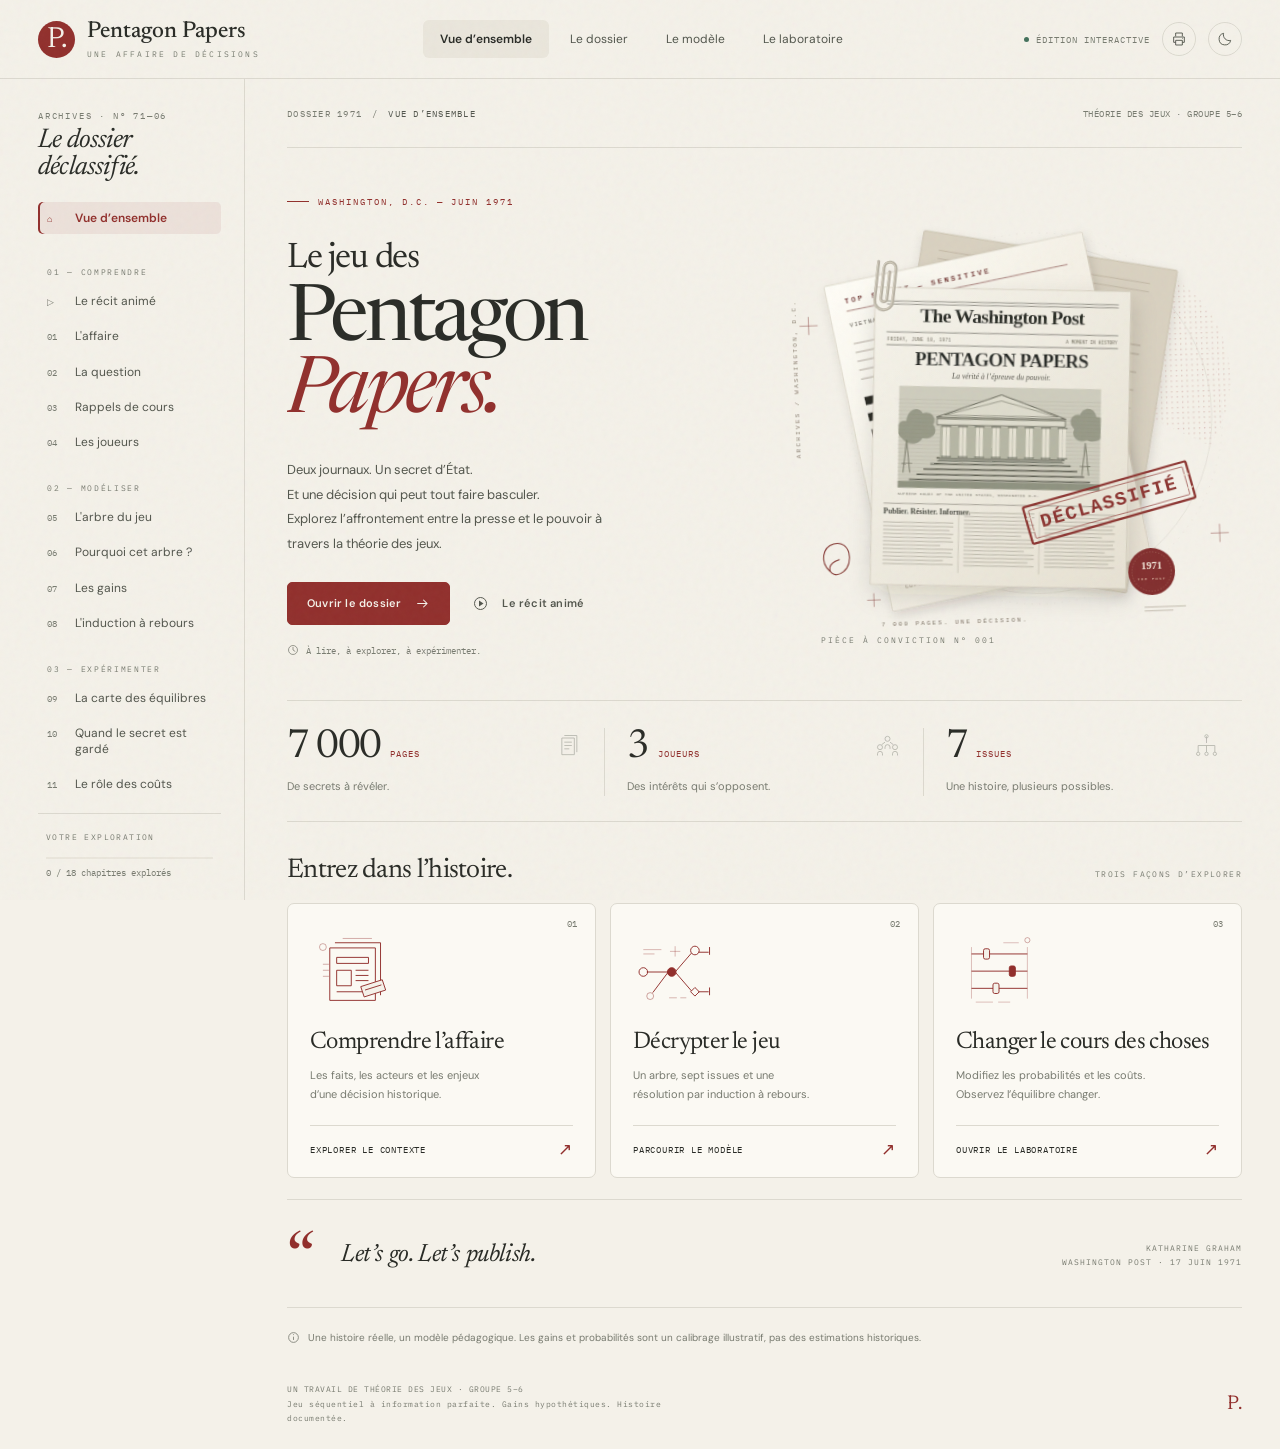
==== index.html @ 2e7ace3f "Draw the tree with the three players only The judges have no payoffs and make no strategic choice, s" ====
<!doctype html>
<html lang="fr" data-theme="light"><head>
<meta charset="utf-8"><meta name="viewport" content="width=device-width, initial-scale=1, viewport-fit=cover"><meta name="theme-color" content="#f4f1e9"><meta name="description" content="Pentagon Papers : un dossier interactif sur la presse, le pouvoir et la théorie des jeux. Explorez le jeu séquentiel, ses équilibres et un laboratoire de scénarios."><title>Pentagon Papers — Une affaire de décisions</title>
<link rel="icon" href="data:image/svg+xml,%3Csvg xmlns=%27http://www.w3.org/2000/svg%27 viewBox=%270 0 64 64%27%3E%3Crect width=%2764%27 height=%2764%27 rx=%2732%27 fill=%27%23912f2c%27/%3E%3Ctext x=%2715%27 y=%2748%27 font-family=%27Georgia%27 font-size=%2750%27 fill=%27%23f4f1e9%27%3EP%3C/text%3E%3C/svg%3E">
<script>try{document.documentElement.dataset.theme=localStorage.getItem('pp-theme')==='dark'?'dark':'light'}catch{document.documentElement.dataset.theme='light'}</script>
<style>@font-face{font-family:'Newsreader';font-style:normal;font-weight:400 600;font-display:swap;src:url([data-uri]) format('woff')}@font-face{font-family:'Newsreader';font-style:italic;font-weight:400 600;font-display:swap;src:url([data-uri]) format('woff')}@font-face{font-family:'DM Sans';font-style:normal;font-weight:400 700;font-display:swap;src:url([data-uri]) format('woff')}@font-face{font-family:'IBM Plex Mono';font-style:normal;font-weight:400;font-display:swap;src:url([data-uri]) format('woff')}@font-face{font-family:'IBM Plex Sans';src:local('DM Sans');font-weight:400 700}</style>
<style>
/* Dossier déclassifié : colonne de lecture ≈ 68 caractères, figures larges ; sommaire collant à gauche sur grand écran */
:root {
  --bg: #EBEBE4; --surface: #F8F8F3; --surface2: #DFDFD6; --ink: #16171A; --ink2: #3B3E44; --muted: #63666C; --rule: #C6C6BC;
  --stamp: #B42318; --hl: #F2CF3D; --on-player: #FFFFFF;
  --nyt: #1F3B63; --wp: #17695B; --gov: #B42318; --nat: #9A6212; --ell: #6D4A8F; --ok: #2C7A4B;
  --reg-none: #C6C2B8; --reg-nosuit: #CBE2C3; --reg-nyt: #F0C5BD; --reg-both: #F1D69B; --reg-alone: #BFD3EA;
  --f-display: 'IBM Plex Mono', ui-monospace, Menlo, Consolas, monospace;
  --f-body: 'IBM Plex Serif', Georgia, 'Times New Roman', serif;
  --f-ui: 'IBM Plex Sans', system-ui, -apple-system, 'Segoe UI', sans-serif;
  --f-stamp: 'Special Elite', 'Courier New', monospace;
  --radius: 4px;
}
@media (prefers-color-scheme: dark) {
  :root:not([data-theme="light"]) {
    --bg: #121315; --surface: #1B1C1F; --surface2: #26282C; --ink: #ECEAE4; --ink2: #CAC8C1; --muted: #9B9DA2; --rule: #36383D;
    --stamp: #E8604C; --hl: #B8962C; --on-player: #111214;
    --nyt: #8DB0EC; --wp: #57C7AE; --gov: #F07A69; --nat: #E3AA52; --ell: #BB9BE0; --ok: #6BCB8F;
    --reg-none: #3B3934; --reg-nosuit: #213A29; --reg-nyt: #4E2722; --reg-both: #4A3A18; --reg-alone: #1F3247;
    color-scheme: dark;
  }
}
:root[data-theme="dark"] {
  --bg: #121315; --surface: #1B1C1F; --surface2: #26282C; --ink: #ECEAE4; --ink2: #CAC8C1; --muted: #9B9DA2; --rule: #36383D;
  --stamp: #E8604C; --hl: #B8962C; --on-player: #111214;
  --nyt: #8DB0EC; --wp: #57C7AE; --gov: #F07A69; --nat: #E3AA52; --ell: #BB9BE0; --ok: #6BCB8F;
  --reg-none: #3B3934; --reg-nosuit: #213A29; --reg-nyt: #4E2722; --reg-both: #4A3A18; --reg-alone: #1F3247;
  color-scheme: dark;
}
* { box-sizing: border-box; }
html { scroll-behavior: smooth; }
@media (prefers-reduced-motion: reduce) { html { scroll-behavior: auto; } *, *::before, *::after { animation: none !important; transition: none !important; } }
body { background: var(--bg); color: var(--ink); font-family: var(--f-body); font-size: 17.5px; line-height: 1.62; margin: 0;
  padding-left: max(16px, env(safe-area-inset-left, 0px)); padding-right: max(16px, env(safe-area-inset-right, 0px)); padding-block: 0 48px; }
a { color: inherit; text-underline-offset: 3px; }
:focus-visible { outline: 3px solid var(--nat); outline-offset: 2px; }
h1, h2, h3 { font-family: var(--f-display); text-wrap: balance; line-height: 1.15; margin: 0; }
h2 { font-size: clamp(26px, 3.4vw, 36px); font-weight: 600; letter-spacing: -0.5px; }
h3 { font-size: 20px; font-weight: 600; }
p { margin: 0; }
.wrap { max-width: 1240px; margin: 0 auto; display: grid; grid-template-columns: 220px minmax(0, 1fr); gap: 48px; }
@media (max-width: 1020px) { .wrap { grid-template-columns: minmax(0, 1fr); gap: 0; } }
.eyebrow { font-family: var(--f-display); font-size: 12.5px; font-weight: 600; letter-spacing: 2.2px; text-transform: uppercase; color: var(--muted); }
.ui { font-family: var(--f-ui); }
.mono { font-family: var(--f-display); font-variant-numeric: tabular-nums; }
.stamp { font-family: var(--f-stamp); color: var(--stamp); border: 3px solid var(--stamp); border-radius: 6px; padding: 3px 12px 0; letter-spacing: 2px; text-transform: uppercase; display: inline-block; transform: rotate(-4deg); }
.hl { background: linear-gradient(transparent 52%, color-mix(in srgb, var(--hl) 60%, transparent) 52%); padding: 0 2px; }
.prose { max-width: 68ch; display: grid; gap: 16px; }
.prose p strong { font-weight: 600; }
.lead { font-size: 20px; line-height: 1.55; color: var(--ink2); }
.small { font-size: 15px; color: var(--muted); }

/* sommaire */
nav.toc { position: sticky; top: calc(env(safe-area-inset-top, 0px) + 24px); align-self: start; padding-top: 40px; font-family: var(--f-ui); font-size: 14.5px; }
nav.toc ol { list-style: none; margin: 12px 0 0; padding: 0; display: grid; gap: 2px; counter-reset: none; }
nav.toc a { display: grid; grid-template-columns: 34px 1fr; gap: 6px; padding: 6px 8px; border-radius: var(--radius); text-decoration: none; color: var(--ink2); }
nav.toc a:hover { background: var(--surface2); }
nav.toc a.on { background: var(--surface); color: var(--ink); box-shadow: inset 3px 0 0 var(--stamp); }
nav.toc a span:first-child { font-family: var(--f-display); font-size: 12.5px; color: var(--muted); padding-top: 2px; }
details.toc-m { display: none; }
@media (max-width: 1020px) {
  nav.toc { display: none; }
  details.toc-m { display: block; margin: 16px 0 0; background: var(--surface); border: 1px solid var(--rule); border-radius: var(--radius); font-family: var(--f-ui); }
  details.toc-m summary { cursor: pointer; padding: 12px 14px; font-weight: 600; }
  details.toc-m ol { margin: 0; padding: 0 14px 12px 34px; display: grid; gap: 6px; }
}

/* en-tête */
header.hero { padding-top: 48px; display: grid; gap: 22px; }
.classif { display: flex; flex-wrap: wrap; gap: 14px; align-items: center; }
.classif .strike { font-family: var(--f-display); font-size: 13px; letter-spacing: 3px; color: var(--muted); text-decoration: line-through; text-decoration-color: var(--stamp); text-decoration-thickness: 2px; }
.hero h1 { font-size: clamp(38px, 7vw, 76px); font-weight: 700; letter-spacing: -1.5px; position: relative; display: inline-block; }
.hero h1 .w { position: relative; display: inline-block; }
.hero h1 .w::after { content: ""; position: absolute; left: -4px; right: -4px; top: 14%; bottom: 8%; background: var(--ink); transform-origin: right center; animation: unredact .7s cubic-bezier(.7,0,.2,1) forwards; }
.hero h1 .w:nth-child(2)::after { animation-delay: .15s; } .hero h1 .w:nth-child(3)::after { animation-delay: .3s; } .hero h1 .w:nth-child(4)::after { animation-delay: .45s; } .hero h1 .w:nth-child(5)::after { animation-delay: .6s; }
@keyframes unredact { from { transform: scaleX(1); } to { transform: scaleX(0); } }
@media (prefers-reduced-motion: reduce) { .hero h1 .w::after { display: none; } }
.tldr { background: var(--surface); border: 1px solid var(--rule); border-radius: var(--radius); padding: 22px 24px; display: grid; gap: 14px; max-width: 860px; }
.tldr ol { margin: 0; padding-left: 22px; display: grid; gap: 8px; }
.cta { display: flex; flex-wrap: wrap; gap: 10px; }
.btn { font-family: var(--f-ui); font-weight: 600; font-size: 15px; padding: 10px 16px; border-radius: var(--radius); border: 1.5px solid var(--ink); background: var(--ink); color: var(--bg); text-decoration: none; cursor: pointer; display: inline-flex; gap: 8px; align-items: center; }
.btn.ghost { background: transparent; color: var(--ink); }
.btn.sm { font-size: 13.5px; padding: 6px 11px; }
.btn[aria-pressed="true"] { background: var(--ink); color: var(--bg); }
.btn[aria-pressed="false"] { background: transparent; color: var(--ink); }

/* sections */
section.piece { padding-top: 64px; display: grid; gap: 22px; scroll-margin-top: 16px; }
.piece-head { display: grid; gap: 10px; border-top: 2px solid var(--ink); padding-top: 14px; }
.piece-head .row { display: flex; flex-wrap: wrap; justify-content: space-between; align-items: center; gap: 10px; }
.vid-chip { font-family: var(--f-ui); font-size: 13px; font-weight: 600; border: 1px solid var(--rule); background: var(--surface); color: var(--ink2); border-radius: 999px; padding: 4px 11px; cursor: pointer; }
.vid-chip:hover { border-color: var(--ink2); }
figure { margin: 0; background: var(--surface); border: 1px solid var(--rule); border-radius: var(--radius); padding: 18px; display: grid; gap: 12px; min-width: 0; }
figcaption { font-family: var(--f-ui); font-size: 14px; color: var(--muted); }
.scroll-x { overflow-x: auto; -webkit-overflow-scrolling: touch; }
.grid2 { display: grid; grid-template-columns: repeat(auto-fit, minmax(min(100%, 300px), 1fr)); gap: 14px; }
.grid3 { display: grid; grid-template-columns: repeat(auto-fit, minmax(min(100%, 230px), 1fr)); gap: 14px; }
.card { background: var(--surface); border: 1px solid var(--rule); border-radius: var(--radius); padding: 16px 18px; display: grid; gap: 8px; align-content: start; min-width: 0; }
.card h3 { font-size: 18px; }
.card .k { font-family: var(--f-ui); font-size: 14.5px; line-height: 1.5; color: var(--ink2); }
.tag { font-family: var(--f-ui); font-size: 12px; font-weight: 700; letter-spacing: 1px; text-transform: uppercase; }
.dot { display: inline-block; width: 12px; height: 12px; border-radius: 50%; vertical-align: -1px; flex: none; }
.player { display: flex; gap: 12px; align-items: center; }
.disc { width: 46px; height: 46px; border-radius: 50%; display: grid; place-items: center; color: var(--on-player); font-family: var(--f-ui); font-weight: 700; font-size: 15px; flex: none; }
.diam { width: 36px; height: 36px; transform: rotate(45deg); border-radius: 5px; margin: 5px; flex: none; }
.note { border-left: 4px solid var(--nat); background: color-mix(in srgb, var(--nat) 9%, var(--surface)); padding: 12px 16px; border-radius: 0 var(--radius) var(--radius) 0; font-family: var(--f-ui); font-size: 15.5px; line-height: 1.55; }
.note.red { border-color: var(--stamp); background: color-mix(in srgb, var(--stamp) 8%, var(--surface)); }
.note.green { border-color: var(--ok); background: color-mix(in srgb, var(--ok) 9%, var(--surface)); }

/* maths en HTML */
.m { font-family: var(--f-body); font-style: italic; white-space: nowrap; }
.m sub { font-size: 70%; font-style: normal; }
.m .up { font-style: normal; }
.frac { display: inline-flex; flex-direction: column; vertical-align: middle; text-align: center; font-size: .9em; margin: 0 .15em; }
.frac > span:first-child { border-bottom: 1px solid currentColor; padding: 0 .25em; }
.frac > span:last-child { padding: 0 .25em; }
.eq { font-size: 19px; padding: 12px 14px; background: var(--surface2); border-radius: var(--radius); overflow-x: auto; line-height: 2; }

/* frise */
.timeline { display: grid; gap: 0; border-left: 2px solid var(--rule); margin-left: 8px; }
.tl-item { display: grid; grid-template-columns: 150px minmax(0, 1fr); gap: 16px; padding: 10px 0 14px 18px; position: relative; }
.tl-item::before { content: ""; position: absolute; left: -8px; top: 17px; width: 14px; height: 14px; border-radius: 50%; background: var(--c, var(--muted)); border: 3px solid var(--bg); }
.tl-item .d { font-family: var(--f-display); font-size: 14px; font-weight: 600; color: var(--c, var(--ink2)); padding-top: 3px; }
.tl-item .t { font-family: var(--f-ui); font-size: 15.5px; line-height: 1.55; }
@media (max-width: 560px) { .tl-item { grid-template-columns: minmax(0, 1fr); gap: 2px; } }

/* tableau */
table.pay { border-collapse: collapse; width: 100%; font-family: var(--f-ui); font-size: 15px; }
table.pay th { text-align: left; font-family: var(--f-display); font-size: 12.5px; letter-spacing: 1px; text-transform: uppercase; color: var(--muted); font-weight: 600; padding: 8px 10px; border-bottom: 2px solid var(--ink2); }
table.pay td { padding: 9px 10px; border-bottom: 1px solid var(--rule); vertical-align: middle; }
table.pay td.v { text-align: right; font-family: var(--f-display); font-variant-numeric: tabular-nums; white-space: nowrap; font-weight: 600; }
table.pay td.v .m { font-weight: 400; }

/* arbre */
.tree-wrap { overflow-x: auto; }
.tree-wrap svg { display: block; width: 100%; min-width: 880px; height: auto; }
.toolbar { display: flex; flex-wrap: wrap; gap: 8px; align-items: center; }
.seg { display: inline-flex; border: 1.5px solid var(--ink); border-radius: var(--radius); overflow: hidden; }
.seg button { font-family: var(--f-ui); font-size: 13.5px; font-weight: 600; padding: 6px 12px; border: 0; background: transparent; color: var(--ink); cursor: pointer; }
.seg button[aria-pressed="true"] { background: var(--ink); color: var(--bg); }

/* pas à pas */
.stepper { display: grid; gap: 14px; }
.stepnav { display: flex; flex-wrap: wrap; gap: 8px; align-items: center; }
.stepdots { display: flex; gap: 6px; flex-wrap: wrap; }
.stepdots button { width: 34px; height: 30px; border-radius: var(--radius); border: 1.5px solid var(--rule); background: var(--surface); font-family: var(--f-display); font-size: 13px; cursor: pointer; color: var(--ink2); }
.stepdots button[aria-current="step"] { background: var(--ink); color: var(--bg); border-color: var(--ink); }
.stepcard { background: var(--surface); border: 1px solid var(--rule); border-left: 4px solid var(--stamp); border-radius: var(--radius); padding: 16px 18px; display: grid; gap: 10px; min-height: 170px; }
.stepcard .ttl { font-family: var(--f-display); font-weight: 600; font-size: 17px; }
.cmp { display: flex; flex-wrap: wrap; gap: 10px; align-items: center; font-family: var(--f-ui); font-size: 15.5px; }
.cmp .opt { border: 2px solid var(--rule); border-radius: var(--radius); padding: 6px 12px; }
.cmp .opt.win { border-color: var(--ok); background: color-mix(in srgb, var(--ok) 10%, var(--surface)); }
.cmp .opt b { font-family: var(--f-display); }
.verdict { color: var(--ok); font-weight: 700; font-family: var(--f-ui); }

/* carte */
.mapbox { display: grid; grid-template-columns: minmax(0, 520px) minmax(0, 1fr); gap: 22px; align-items: start; }
@media (max-width: 860px) { .mapbox { grid-template-columns: minmax(0, 1fr); } }
.map { position: relative; display: grid; grid-template-columns: 44px minmax(0, 1fr); grid-template-rows: minmax(0, 1fr) 40px; }
.map canvas { width: 100%; height: auto; aspect-ratio: 1 / 1; display: block; border: 1.5px solid var(--ink2); cursor: crosshair; touch-action: none; max-width: 100%; }
.map .yl { writing-mode: vertical-rl; transform: rotate(180deg); font-family: var(--f-ui); font-size: 13.5px; text-align: center; color: var(--ink2); }
.map .xl { grid-column: 2; font-family: var(--f-ui); font-size: 13.5px; text-align: center; color: var(--ink2); padding-top: 8px; }
.map .tip { position: absolute; pointer-events: none; background: var(--ink); color: var(--bg); font-family: var(--f-ui); font-size: 13px; padding: 7px 10px; border-radius: var(--radius); max-width: 240px; line-height: 1.4; opacity: 0; transition: opacity .12s; z-index: 2; }
.legend { display: grid; gap: 8px; font-family: var(--f-ui); font-size: 14.5px; }
.legend .sw { width: 18px; height: 18px; border-radius: 3px; display: inline-block; vertical-align: -3px; margin-right: 8px; border: 1px solid color-mix(in srgb, var(--ink) 25%, transparent); }

/* bandes de régime */
.strip { display: grid; gap: 6px; }
.strip .lab { font-family: var(--f-ui); font-size: 14.5px; font-weight: 600; display: flex; justify-content: space-between; gap: 10px; flex-wrap: wrap; }
.strip .bar { position: relative; height: 34px; display: flex; border-radius: var(--radius); overflow: hidden; border: 1px solid color-mix(in srgb, var(--ink) 20%, transparent); }
.strip .bar > div { height: 100%; display: flex; align-items: center; justify-content: center; font-family: var(--f-ui); font-size: 12.5px; font-weight: 600; color: var(--ink); white-space: nowrap; overflow: hidden; }
.strip .ticks { position: relative; height: 22px; font-family: var(--f-display); font-size: 12.5px; color: var(--stamp); }
.strip .ticks span { position: absolute; transform: translateX(-50%); white-space: nowrap; }
.strip .mk { position: absolute; top: -6px; bottom: -6px; width: 4px; margin-left: -2px; background: var(--ink); border-radius: 2px; box-shadow: 0 0 0 2px var(--surface); }

/* labo */
.lab { display: grid; grid-template-columns: minmax(0, 340px) minmax(0, 1fr); gap: 22px; align-items: start; }
@media (max-width: 960px) { .lab { grid-template-columns: minmax(0, 1fr); } }
.sliders { display: grid; gap: 16px; background: var(--surface); border: 1px solid var(--rule); border-radius: var(--radius); padding: 16px; }
.sgroup { display: grid; gap: 8px; }
.sgroup > .tag { display: flex; align-items: center; gap: 8px; }
.sl { display: grid; grid-template-columns: minmax(0, 1fr) 64px; gap: 2px 10px; align-items: center; font-family: var(--f-ui); font-size: 14px; }
.sl label { color: var(--ink2); }
.sl output { font-family: var(--f-display); font-size: 14px; text-align: right; font-weight: 600; }
.sl input { grid-column: 1 / -1; width: 100%; accent-color: var(--stamp); }
.presets { display: flex; flex-wrap: wrap; gap: 6px; }
.out { display: grid; gap: 14px; min-width: 0; }
.chips { display: flex; flex-wrap: wrap; gap: 8px; }
.chip { font-family: var(--f-ui); font-size: 14px; font-weight: 600; border-radius: 999px; padding: 6px 12px; border: 2px solid var(--c, var(--ink)); background: var(--surface); }
.probbar { display: flex; height: 40px; border-radius: var(--radius); overflow: hidden; border: 1px solid color-mix(in srgb, var(--ink) 20%, transparent); }
.probbar > div { display: flex; align-items: center; justify-content: center; font-family: var(--f-display); font-size: 13px; font-weight: 700; color: #fff; white-space: nowrap; overflow: hidden; min-width: 0; }
.problab { display: flex; flex-wrap: wrap; gap: 8px 16px; font-family: var(--f-ui); font-size: 13.5px; }
.explain { font-family: var(--f-ui); font-size: 15px; line-height: 1.6; display: grid; gap: 6px; }
.explain .ln { display: grid; grid-template-columns: 22px minmax(0, 1fr); gap: 8px; }
.explain .ln b.n { font-family: var(--f-display); color: var(--muted); }
.regime { font-family: var(--f-display); font-weight: 700; font-size: 18px; padding: 10px 14px; border-radius: var(--radius); }

/* vidéo */
.video { display: grid; grid-template-columns: minmax(0, 1fr) 280px; gap: 18px; align-items: start; }
@media (max-width: 900px) { .video { grid-template-columns: minmax(0, 1fr); } }
.video video { width: 100%; aspect-ratio: 16 / 9; background: #0f0e0c; border-radius: var(--radius); display: block; max-width: 100%; }
.video .ph { aspect-ratio: 16 / 9; border-radius: var(--radius); background: var(--surface2); display: grid; place-items: center; text-align: center; padding: 20px; font-family: var(--f-ui); color: var(--muted); }
.chap { display: grid; gap: 4px; font-family: var(--f-ui); font-size: 14.5px; }
.chap button { display: grid; grid-template-columns: 52px minmax(0, 1fr); gap: 8px; text-align: left; padding: 7px 9px; border-radius: var(--radius); border: 1px solid transparent; background: transparent; color: var(--ink); cursor: pointer; font: inherit; }
.chap button:hover { background: var(--surface2); }
.chap button.on { border-color: var(--ink2); background: var(--surface); }
.chap button span:first-child { font-family: var(--f-display); color: var(--muted); font-size: 13.5px; }

/* cas */
.case { background: color-mix(in srgb, #C9A970 22%, var(--surface)); border: 1px solid var(--rule); border-radius: var(--radius); padding: 18px; display: grid; gap: 12px; position: relative; }
.case .stamp { position: absolute; right: 14px; top: 12px; font-size: 14px; }

/* quiz */
.q { background: var(--surface); border: 1px solid var(--rule); border-radius: var(--radius); padding: 16px 18px; display: grid; gap: 10px; }
.q .opts { display: grid; gap: 6px; }
.q .opts button { text-align: left; font-family: var(--f-ui); font-size: 15px; padding: 9px 12px; border-radius: var(--radius); border: 1.5px solid var(--rule); background: var(--bg); color: var(--ink); cursor: pointer; }
.q .opts button.good { border-color: var(--ok); background: color-mix(in srgb, var(--ok) 14%, var(--surface)); }
.q .opts button.bad { border-color: var(--stamp); background: color-mix(in srgb, var(--stamp) 12%, var(--surface)); }
.q .fb { font-family: var(--f-ui); font-size: 14.5px; color: var(--ink2); }
.score { font-family: var(--f-display); font-weight: 700; }

dl.gloss { display: grid; grid-template-columns: minmax(0, 220px) minmax(0, 1fr); gap: 10px 20px; margin: 0; font-family: var(--f-ui); font-size: 15.5px; }
dl.gloss dt { font-weight: 700; }
dl.gloss dd { margin: 0; color: var(--ink2); }
@media (max-width: 640px) { dl.gloss { grid-template-columns: minmax(0, 1fr); gap: 2px 0; } dl.gloss dd { margin-bottom: 10px; } }
ul.check { list-style: none; padding: 0; margin: 0; display: grid; gap: 14px; }
ul.check li { display: grid; grid-template-columns: 30px minmax(0, 1fr); gap: 10px; }
ul.check li::before { content: "✓"; font-family: var(--f-display); font-weight: 700; color: var(--ok); font-size: 20px; line-height: 1.3; }
.src { font-family: var(--f-ui); font-size: 14.5px; display: grid; gap: 6px; }
footer { margin-top: 64px; padding-top: 16px; border-top: 1px solid var(--rule); font-family: var(--f-ui); font-size: 13.5px; color: var(--muted); }
</style>
<style>:root {
  color-scheme: light;
  --bg:#f4f1e9;--surface:#fbf9f3;--surface2:#eae6dc;--ink:#292b26;--ink2:#52554c;--muted:#787b70;--rule:#dcd9cf;
  --stamp:#912f2c;--hl:#e2c778;--on-player:#fffdf5;--nyt:#3f5970;--wp:#43705b;--gov:#912f2c;--nat:#a47c3e;--ell:#716180;--ok:#43705b;
  --reg-none:#dfd9ce;--reg-nosuit:#dbe5d7;--reg-nyt:#eed3c9;--reg-both:#e9dbb8;
  --f-display:'IBM Plex Mono',monospace;--f-body:'Newsreader',Georgia,serif;--f-ui:'DM Sans',Arial,sans-serif;--radius:9px;
  --shadow:0 10px 35px #40392906;--top-height:79px;
}
:root[data-theme=dark] {color-scheme:dark;--bg:#1d211e;--surface:#252a25;--surface2:#2e342d;--ink:#eeeade;--ink2:#c2c7b9;--muted:#a1a895;--rule:#3f473b;--stamp:#d78e7e;--nyt:#a2bdd0;--wp:#a3c5a7;--gov:#df9b8e;--nat:#d0b575;--ell:#c0b0d0;--ok:#a3c5a7;--on-player:#1d211e;--reg-none:#413e36;--reg-nosuit:#304537;--reg-nyt:#553c35;--reg-both:#4d4733;--shadow:0 10px 35px #0001}
html {scroll-behavior:smooth;scroll-padding-top:110px}
body {padding:0;margin:0;font-family:var(--f-ui);font-size:15px;line-height:1.7;background:var(--bg);color:var(--ink);-webkit-font-smoothing:antialiased}
body::after {content:'';position:fixed;inset:0;z-index:90;pointer-events:none;opacity:.19;background-image:url("data:image/svg+xml,%3Csvg viewBox='0 0 180 180' xmlns='http://www.w3.org/2000/svg'%3E%3Cfilter id='n'%3E%3CfeTurbulence type='fractalNoise' baseFrequency='.82' numOctaves='3' stitchTiles='stitch'/%3E%3C/filter%3E%3Cpath fill='%23958b75' opacity='.2' filter='url(%23n)' d='M0 0h180v180H0z'/%3E%3C/svg%3E")}
button,input {font:inherit}button,a {-webkit-tap-highlight-color:transparent}button {touch-action:manipulation}
button:disabled {opacity:.35;cursor:default}a {text-decoration-thickness:1px}button, a, input {outline-offset:5px}
::selection {background:#d8b9a3;color:#282b25}
.skip-link {position:fixed;top:-100px;left:20px;z-index:110;background:var(--ink);color:var(--bg);padding:12px 20px;border-radius:8px}.skip-link:focus {top:16px}
.read-progress {position:fixed;left:0;top:0;height:3px;width:0;background:var(--stamp);z-index:105;transition:width .3s}
.masthead {height:var(--top-height);padding:0 38px;display:flex;align-items:center;justify-content:space-between;gap:24px;border-bottom:1px solid var(--rule);position:sticky;top:0;z-index:50;background:color-mix(in srgb,var(--bg) 93%,transparent);backdrop-filter:blur(15px)}
.brand {display:flex;align-items:center;gap:12px;text-decoration:none;flex:none}.brand-seal {height:37px;width:37px;background:var(--stamp);color:var(--bg);display:grid;place-items:center;font-family:var(--f-body);font-size:29px;border-radius:50%;line-height:1;padding-top:2px}.brand-name {font-family:var(--f-body);font-size:23px;font-weight:500;line-height:1}.brand-name small {display:block;font-family:var(--f-display);font-size:8px;letter-spacing:2.2px;color:var(--muted);margin-top:7px;text-transform:uppercase}
.top-nav {display:flex;gap:4px}.top-nav a {text-decoration:none;font-size:12px;color:var(--ink2);padding:9px 17px;border-radius:6px;transition:background .2s,color .2s}.top-nav a:hover {background:var(--surface2)}.top-nav a.is-active {background:var(--surface2);color:var(--ink);font-weight:600}
.header-actions {display:flex;align-items:center;gap:12px}.edition {font:9px var(--f-display);color:var(--muted);letter-spacing:1px;display:flex;align-items:center;gap:7px}.status-dot {width:5px;height:5px;background:var(--ok);border-radius:50%;display:inline-block}
.icon-btn {width:34px;height:34px;border:1px solid var(--rule);border-radius:50%;background:transparent;color:var(--ink2);display:grid;place-items:center;cursor:pointer;transition:background .2s,transform .2s}.icon-btn:hover {background:var(--surface2);transform:translateY(-2px)}.icon-btn svg {width:16px;height:16px}.menu-toggle {display:none}
.wrap {max-width:1590px;padding:0 38px;grid-template-columns:207px minmax(0,1fr);gap:42px;align-items:start}
.sidebar {position:sticky;top:var(--top-height);height:calc(100dvh - var(--top-height));padding:31px 23px 22px 0;border-right:1px solid var(--rule);display:flex;flex-direction:column;min-width:0;z-index:40;background:var(--bg)}
.sidebar-id {font:9px var(--f-display);letter-spacing:1.8px;color:var(--muted);margin:0 0 21px}.sidebar-id span {display:block;font:italic 27px var(--f-body);letter-spacing:-.8px;color:var(--ink);margin-top:6px}
nav.toc {position:static;padding:0;font:12px var(--f-ui);overflow-y:auto;overscroll-behavior:contain;scrollbar-width:thin;flex:1}
nav.toc ol {margin:0;gap:3px}nav.toc a {padding:8px 9px;grid-template-columns:23px 1fr;gap:5px;border-radius:5px;color:var(--ink2);line-height:1.35;transition:all .2s}
nav.toc a span:first-child {font:9px var(--f-display);padding-top:3px;color:var(--muted)}nav.toc a:hover {background:var(--surface2);color:var(--ink)}nav.toc a.on {background:color-mix(in srgb,var(--stamp) 8%,var(--bg));color:var(--stamp);box-shadow:inset 2px 0 0 var(--stamp);font-weight:600}nav.toc a.on span:first-child {color:var(--stamp)}
.toc-group {font:8px var(--f-display);text-transform:uppercase;color:var(--muted);letter-spacing:1.7px;margin:22px 0 8px 9px}.toc-home {margin:0 0 8px}.toc-home svg {width:13px;height:13px;align-self:center}
.sidebar-foot {border-top:1px solid var(--rule);margin-top:20px;padding:17px 8px 0}.sidebar-foot .eyebrow {font-size:8px;letter-spacing:1.4px}.visited-track {height:2px;background:var(--surface2);margin:12px 0 8px}.visited-track span {display:block;height:100%;background:var(--stamp);transition:width .4s}.visited-copy {font:9px var(--f-display);color:var(--muted)}
main {min-width:0;padding-bottom:24px}.reader-bar {height:69px;display:flex;align-items:center;justify-content:space-between;border-bottom:1px solid var(--rule);font:9px var(--f-display);letter-spacing:1.25px;color:var(--muted);text-transform:uppercase}.reader-bar .crumb {display:flex;align-items:center;gap:10px}.crumb b {color:var(--ink2);font-weight:400}.reader-bar .reader-count {font-size:9px;letter-spacing:.5px}
.hero {padding-top:48px!important;display:grid!important;grid-template-columns:1.04fr 1fr;gap:0!important;align-items:center;position:relative;padding-bottom:32px;border-bottom:1px solid var(--rule)}
.hero-copy {z-index:2;position:relative;padding-bottom:12px}.hero-kicker {font:9px var(--f-display);letter-spacing:2px;text-transform:uppercase;color:var(--stamp);display:flex;align-items:center;gap:9px;margin-bottom:27px}.hero-kicker::before {content:'';width:22px;height:1px;background:var(--stamp)}
.hero h1 {font-family:var(--f-body);font-weight:400;font-size:clamp(65px,6.1vw,105px);line-height:.92;letter-spacing:-4px;text-wrap:initial;display:block}.hero h1 .title-prefix {display:block;font-size:.45em;letter-spacing:-1.2px;line-height:1.4;margin-bottom:4px}.hero h1 em {color:var(--stamp);font-weight:400;letter-spacing:-4px}.hero h1 .title-period {color:var(--stamp)}
.hero-deck {font-size:13px;line-height:1.9;max-width:37ch;margin:27px 0 25px;color:var(--ink2)}
.hero-art-wrap {position:relative;margin:0 -20px 0 -25px;align-self:center;min-width:0}.archive-art {width:100%;height:auto;overflow:visible;display:block;transform:rotate(-2deg);filter:saturate(.8);animation:art-arrive 1.2s cubic-bezier(.2,.7,.2,1) both}.art-caption {position:absolute;bottom:3%;left:14%;font:8px var(--f-display);letter-spacing:2px;color:var(--muted);text-transform:uppercase}.floated-paper {animation:paper-float 9s ease-in-out infinite}.archive-art .ink-path {stroke-dasharray:140;stroke-dashoffset:140;animation:draw-ink 2s 1s ease forwards}
.hero-footnote {display:flex;gap:7px;align-items:center;color:var(--muted);font:9px var(--f-display);margin-top:19px}.hero-footnote svg {width:12px;height:12px}
.btn {border-radius:5px;padding:12px 19px;font-size:11px;letter-spacing:.2px;gap:14px;background:var(--stamp);border:1px solid var(--stamp);color:var(--bg);transition:background .2s,box-shadow .2s,transform .2s;line-height:1.6}.btn:hover {transform:translateY(-2px);box-shadow:0 6px 15px #49271713;background:color-mix(in srgb,var(--stamp) 85%,var(--ink))}.btn.ghost {background:transparent;color:var(--ink2);border-color:var(--rule)}.btn.ghost:hover {background:var(--surface2);color:var(--ink);border-color:var(--ink2)}.btn.sm {font-size:11px;padding:8px 12px}.btn svg {width:15px;height:15px}
.hero .cta {gap:10px}.hero .btn.ghost {border-color:transparent;padding-left:12px}
.metrics {display:grid;grid-template-columns:repeat(3,1fr);border-bottom:1px solid var(--rule);padding:27px 0 25px}.metric {padding:0 22px;position:relative;border-right:1px solid var(--rule)}.metric:first-child {padding-left:0}.metric:last-child {border:0}.metric-value {font:400 40px/1 var(--f-body);letter-spacing:-1.5px;display:flex;gap:9px;align-items:baseline}.metric-value span {font:9px var(--f-display);color:var(--stamp);letter-spacing:1px}.metric p {font-size:11px;color:var(--muted);margin-top:9px}.metric svg {position:absolute;right:23px;top:5px;width:25px;height:25px;stroke:var(--muted);opacity:.5}
.journey {padding:35px 0 0}.section-eyebrow-row {display:flex;justify-content:space-between;align-items:baseline;margin-bottom:19px}.section-eyebrow-row h2 {font:400 27px var(--f-body);letter-spacing:-.7px}.section-eyebrow-row span {font:8px var(--f-display);letter-spacing:1.4px;color:var(--muted);text-transform:uppercase}
.journey-grid {display:grid;grid-template-columns:repeat(3,1fr);gap:14px}.journey-card {position:relative;display:grid;grid-template-rows:93px auto 1fr auto;text-decoration:none;border:1px solid var(--rule);border-radius:7px;background:var(--surface);padding:22px 22px 17px;overflow:hidden;transition:transform .25s,border-color .25s,box-shadow .25s;min-height:275px}.journey-card:hover {transform:translateY(-5px);border-color:#ad9a80;box-shadow:0 10px 25px #3c32200c}.journey-number {position:absolute;right:18px;top:14px;font:9px var(--f-display);color:var(--muted)}.journey-card svg {width:86px;height:78px;color:var(--stamp);align-self:center}.journey-card h3 {font:400 24px var(--f-body);letter-spacing:-.6px;line-height:1.2;margin:9px 0}.journey-card p {font-size:11px;color:var(--muted);line-height:1.8;max-width:27ch}.journey-card .card-link {margin-top:20px;border-top:1px solid var(--rule);padding-top:12px;display:flex;align-items:center;justify-content:space-between;font:9px var(--f-display);text-transform:uppercase;letter-spacing:.8px}.journey-card .card-link b {font-size:17px;font-weight:400;color:var(--stamp)}
.quote-strip {display:flex;align-items:center;gap:25px;padding:27px 0 24px;margin-top:21px;border-top:1px solid var(--rule);border-bottom:1px solid var(--rule)}.quote-symbol {font:70px/.8 var(--f-body);color:var(--stamp);transform:translateY(10px)}.quote-text {font:italic 25px var(--f-body);letter-spacing:-.4px;line-height:1.25}.quote-source {font:8px var(--f-display);letter-spacing:1px;line-height:1.8;color:var(--muted);margin-left:auto;text-align:right;max-width:190px}.home-note {display:flex;gap:8px;font-size:10px;color:var(--muted);margin-top:21px;line-height:1.8}.home-note svg {width:13px;height:13px;flex:none;margin-top:2px}
.eyebrow {font-family:var(--f-display);font-size:9px;letter-spacing:1.7px;font-weight:400}.tag {font-family:var(--f-display);font-size:9px;letter-spacing:1.1px}.mono {font-family:var(--f-display)}
section.piece {padding-top:36px;gap:26px;scroll-margin-top:100px;animation:chapter-enter .4s ease both}section.piece[hidden] {display:none!important}.piece-head {border:0;padding:0;gap:13px;position:relative}.piece-head .eyebrow {color:var(--stamp)}.piece-head h2 {font:400 clamp(36px,3.8vw,54px)/1.08 var(--f-body);letter-spacing:-1.8px;max-width:25ch;text-wrap:balance}.piece-head::after {content:'';display:block;height:1px;width:100%;margin-top:10px;background:var(--rule)}.piece-head .row {min-height:14px}.vid-chip {font-size:10px;padding:3px 10px;background:var(--surface);border-color:var(--rule)}
.prose {max-width:77ch;gap:15px;font-size:14px;line-height:1.95}.lead {font-family:var(--f-body);font-size:24px;line-height:1.45;letter-spacing:-.3px;color:var(--ink)}.prose p strong {font-weight:600}.small {font-size:11px;line-height:1.8}h3 {font:500 26px/1.2 var(--f-body);letter-spacing:-.5px}.note {font:12px/1.85 var(--f-ui);padding:17px 19px;border-left-width:2px;background:color-mix(in srgb,var(--nat) 7%,var(--surface));border-radius:0 6px 6px 0}.note.red {background:color-mix(in srgb,var(--stamp) 5%,var(--surface))}.note.green {background:color-mix(in srgb,var(--ok) 6%,var(--surface))}
.grid2,.grid3 {gap:16px}.card {padding:24px;border-radius:7px;gap:12px;background:var(--surface);box-shadow:var(--shadow);border-color:var(--rule);transition:transform .2s,border-color .2s}.card:hover {border-color:color-mix(in srgb,var(--muted) 55%,var(--rule));transform:translateY(-2px)}.card h3 {font-size:25px;font-weight:400}.card .k {font-size:12px;line-height:1.85}.player {align-items:center;gap:14px;margin-bottom:6px}.disc {width:42px;height:42px;border-radius:8px;font:13px var(--f-display)}.diam {width:29px;height:29px;margin:7px}.player h3 {font-size:23px}.dot {width:7px;height:7px;vertical-align:0}.eq {font-size:18px;border:1px solid var(--rule);background:var(--surface2);border-radius:5px;padding:15px 18px;line-height:1.9}.m {font-family:var(--f-body)}
figure {padding:24px;border-radius:7px;background:var(--surface);gap:20px;box-shadow:var(--shadow)}figcaption {font-size:11px;line-height:1.8;padding-top:13px;border-top:1px solid var(--rule)}.scroll-x {scrollbar-width:thin}.toolbar {gap:12px;justify-content:space-between}.seg {border:1px solid var(--rule);border-radius:5px;background:var(--bg);padding:3px;gap:3px}.seg button {font:10px var(--f-ui);padding:6px 11px;border-radius:3px}.seg button[aria-pressed=true] {background:var(--ink);color:var(--bg)}
.timeline {border-left:1px solid var(--rule);margin-left:7px;padding:10px 0}.tl-item {grid-template-columns:130px minmax(0,1fr);padding:12px 0 15px 30px;gap:24px}.tl-item::before {left:-5px;top:22px;width:9px;height:9px;border:2px solid var(--bg)}.tl-item .d {font-size:10px;font-weight:400;letter-spacing:.1px;padding-top:3px}.tl-item .t {font-size:12px;line-height:1.9;max-width:69ch}.tl-item:nth-child(4),.tl-item:nth-child(10) {background:color-mix(in srgb,var(--stamp) 3%,transparent)}
table.pay {font-size:12px;line-height:1.7}table.pay th {font-size:9px;font-weight:400;letter-spacing:1px;border-bottom:1px solid var(--ink2);padding:11px 12px}table.pay td {padding:13px 12px}table.pay tbody tr:last-child td {border-bottom:0}table.pay tbody tr:hover {background:var(--bg)}table.pay td.v {font-size:11px}#whytable td:last-child {min-width:235px}.tree-wrap {scrollbar-width:thin;padding:5px 0}.tree-wrap svg {min-width:880px;max-height:none}
.stepnav {justify-content:space-between;gap:8px}.stepdots {gap:4px}.stepdots button {width:28px;height:28px;font-size:10px;border:1px solid var(--rule);border-radius:4px;transition:all .2s}.stepdots button[aria-current=step] {background:var(--stamp);border-color:var(--stamp);color:var(--bg)}.stepcard {padding:24px;gap:16px;border-left:2px solid var(--stamp);border-radius:5px;min-height:180px}.stepcard .ttl {font:400 28px var(--f-body);letter-spacing:-.5px}.stepcard p {font-size:12px!important;line-height:1.85}.cmp {font-size:12px;gap:9px}.cmp .opt {border:1px solid var(--rule);padding:10px 14px;border-radius:4px}.cmp .opt.win {border-color:var(--ok)}.verdict {font-size:12px}.chip {font-size:10px;font-weight:500;border-width:1px;padding:6px 11px}
.mapbox {grid-template-columns:minmax(0,1fr) minmax(210px,.8fr);gap:32px;align-items:center;background:var(--surface);border:1px solid var(--rule);padding:26px;border-radius:7px}.map .xl,.map .yl {font-size:10px}.map .xl {padding-top:13px}.map {grid-template-columns:31px minmax(0,1fr);grid-template-rows:minmax(0,1fr) 42px}.map canvas {border:1px solid var(--rule);border-radius:4px}.map .tip {font-size:10px;box-shadow:0 5px 25px #0002;max-width:220px;padding:10px 12px;line-height:1.8}.legend {font-size:11px;gap:17px}.legend .sw {width:11px;height:11px;border-radius:2px;margin-right:9px}.legend .small {font-size:10px;margin-left:23px!important}.legend .note {font-size:11px}.case {padding:26px;border-radius:7px;background:color-mix(in srgb,#c6b690 12%,var(--surface));gap:17px}.case .stamp {font:9px var(--f-display);border-width:1px;padding:4px 7px;top:24px;right:20px;border-radius:2px;letter-spacing:.8px}.case .ui {font-size:12px!important;line-height:1.9}.case h3 {font-size:29px;max-width:70%}.strip .lab {font-size:11px;grid-template-columns:none;display:flex;gap:12px}.strip .bar {height:31px;border-radius:4px;border-color:var(--rule)}.strip .bar>div {font-size:9px;font-weight:500}.strip .ticks {font-size:9px;height:18px}.strip .mk {width:2px;margin-left:-1px;box-shadow:0 0 0 1px var(--surface)}
.lab {grid-template-columns:minmax(0,295px) minmax(0,1fr);gap:22px}.sliders {padding:23px;background:var(--surface);border-radius:7px;gap:25px}.sgroup {gap:15px}.sgroup>.tag {border-bottom:1px solid var(--rule);padding-bottom:10px}.sl {font-size:10px;grid-template-columns:minmax(0,1fr) 44px;gap:7px 10px;line-height:1.65}.sl output {font-size:11px;font-weight:400}.sl input {height:16px;margin:3px 0;cursor:pointer;accent-color:var(--stamp)}.sl input:focus-visible {outline-color:var(--stamp)}.presets {gap:8px}.presets .btn {padding:7px 11px;font-size:10px}.presets .btn.is-active {border-color:var(--stamp);background:color-mix(in srgb,var(--stamp) 8%,var(--surface));color:var(--stamp)}
.out {padding:24px;background:var(--surface);border:1px solid var(--rule);border-radius:7px;gap:23px}.regime {font:400 26px/1.2 var(--f-body);letter-spacing:-.6px;padding:18px;position:relative;border-radius:4px}.out .eyebrow {font-size:8px;margin-bottom:10px!important}.explain {font-size:11px;gap:15px;line-height:1.85}.explain .ln {grid-template-columns:20px minmax(0,1fr)}.explain .ln .n {font-size:9px;line-height:1.8;width:19px;height:19px;border-radius:50%;border:1px solid var(--rule);text-align:center;color:var(--muted)}.explain .note {font-size:11px}.probbar {height:32px;border:0;border-radius:4px}.probbar>div {font-size:10px;transition:width .2s}.problab {font-size:9px;gap:7px 12px}.probbar [style] {min-width:0}.lab-live {display:flex;align-items:center;gap:7px;font:8px var(--f-display);text-transform:uppercase;letter-spacing:1.2px;color:var(--ok);margin-bottom:10px}
.q {padding:24px;border-radius:7px;gap:16px}.q h3 {font:400 23px/1.3 var(--f-body)!important;letter-spacing:-.5px}.q .opts {gap:8px}.q .opts button {border:1px solid var(--rule);padding:12px 14px;font-size:11px;line-height:1.6;border-radius:4px;transition:all .2s}.q .opts button:not(:disabled):hover {border-color:var(--stamp);background:color-mix(in srgb,var(--stamp) 4%,var(--surface))}.q .opts button:disabled {opacity:1;cursor:default}.q .opts button.good::before {content:'✓ ';color:var(--ok)}.q .opts button.bad::before {content:'× ';color:var(--stamp)}.q .fb {font-size:11px;line-height:1.85}.score {font:11px var(--f-display);color:var(--stamp)}.quiz-tools {display:flex;gap:15px;align-items:center;justify-content:space-between}
dl.gloss {font-size:12px;gap:20px 28px;grid-template-columns:200px minmax(0,1fr);line-height:1.9;padding:26px;border:1px solid var(--rule);background:var(--surface);border-radius:7px}dl.gloss dt {font-weight:500}ul.check {gap:22px;font-size:12px!important}ul.check li {grid-template-columns:28px 1fr;padding:20px 22px;background:var(--surface);border:1px solid var(--rule);border-radius:5px}ul.check li::before {font-size:17px;line-height:1.5}ul.check li b {font-weight:600}.src {font-size:12px;gap:0}.src a {padding:16px 10px;border-bottom:1px solid var(--rule);text-decoration:none;display:flex;align-items:center;justify-content:space-between;gap:20px}.src a::after {content:'↗';font-size:16px;color:var(--stamp)}.src a:hover {color:var(--stamp);background:var(--surface)}
.chapter-nav {display:flex;align-items:stretch;justify-content:space-between;gap:24px;border-top:1px solid var(--rule);margin-top:42px;padding-top:24px}.chapter-nav a {display:grid;text-decoration:none;gap:5px;max-width:46%;border-radius:5px;transition:color .2s}.chapter-nav a:hover {color:var(--stamp)}.chapter-nav small {font:8px var(--f-display);letter-spacing:1.5px;color:var(--muted);text-transform:uppercase}.chapter-nav span {font:400 23px var(--f-body);letter-spacing:-.3px}.chapter-nav a:last-child {text-align:right;margin-left:auto}.chapter-nav a:last-child span::after {content:' →';color:var(--stamp)}.site-footer {margin-top:35px;border-top:0;padding-top:0;display:flex;align-items:center;justify-content:space-between;gap:20px;font:8px var(--f-display);letter-spacing:.5px;color:var(--muted);line-height:1.8}.site-footer p {max-width:80ch}.footer-mark {font-family:var(--f-body);font-size:20px;color:var(--stamp)}
.mobile-backdrop {display:none}.toast {position:fixed;bottom:25px;left:50%;transform:translate(-50%,20px);background:var(--ink);color:var(--bg);font-size:11px;border-radius:6px;padding:12px 20px;opacity:0;pointer-events:none;transition:all .3s;z-index:100}.toast.show {opacity:1;transform:translate(-50%,0)}
@keyframes art-arrive {from {opacity:0;transform:translate(15px,25px) rotate(0)} to {opacity:1;transform:translate(0,0) rotate(-2deg)}}
@keyframes paper-float {0%,100% {transform:translate(0,0) rotate(0)} 50% {transform:translate(0,-6px) rotate(-.6deg)}}
@keyframes draw-ink {to {stroke-dashoffset:0}}
@keyframes chapter-enter {from {opacity:0;transform:translateY(10px)} to {opacity:1;transform:translateY(0)}}
@media(min-width:1600px){.hero h1 {font-size:112px}.hero-deck {font-size:14px;max-width:42ch}.hero {padding-bottom:45px}.hero-art-wrap {margin-right:0}}
@media(max-width:1180px){.masthead {padding-inline:25px}.wrap {padding-inline:25px;grid-template-columns:185px minmax(0,1fr);gap:28px}.sidebar {padding-right:17px}.hero h1 {font-size:77px}.hero {padding-top:38px!important}.hero-deck {font-size:12px}.hero-kicker {font-size:8px}.hero-art-wrap {margin-right:-13px;margin-left:-35px}.hero .cta {flex-direction:column;align-items:start}.hero .btn.ghost {padding-left:0}.edition {display:none}.top-nav a {padding:8px 12px}.journey-card {padding:19px 17px}.journey-card h3 {font-size:22px}.lab {grid-template-columns:minmax(0,1fr)}.sliders {grid-template-columns:1fr 1fr;gap:25px}.sgroup {align-content:start}.mapbox {gap:22px;padding:22px}}
@media(max-width:1020px){nav.toc {display:block}details.toc-m {display:none}.hero h1 {font-size:66px;letter-spacing:-3px}.hero h1 em {letter-spacing:-3px}.hero-kicker {letter-spacing:1.2px}.hero-art-wrap {margin-left:-45px;margin-right:-16px}.hero-deck {max-width:34ch}.metric-value {font-size:33px}.metric {padding:0 16px}.metric svg {right:15px;width:20px}.journey-grid {gap:10px}.journey-card {padding:17px 15px;grid-template-rows:80px auto 1fr auto}.journey-card svg {width:70px;height:65px}.journey-card h3 {font-size:21px}.journey-card p {font-size:10px}.quote-text {font-size:23px}.quote-source {font-size:7px}.grid3 {grid-template-columns:1fr 1fr}.mapbox {grid-template-columns:minmax(0,1fr)}.map {max-width:520px;width:100%;margin-inline:auto}.legend {grid-template-columns:1fr 1fr}.legend>.note {grid-column:1/-1}.top-nav {gap:0}.top-nav a {font-size:11px;padding:8px 10px}.brand-name {font-size:21px}.reader-count {display:none}.stepnav .stepdots {order:3;width:100%;justify-content:center;margin-top:5px}}
@media(max-width:780px){:root {--top-height:66px}.masthead {padding-inline:20px;gap:12px}.brand-seal {height:32px;width:32px;font-size:25px}.brand-name {font-size:20px}.brand-name small {font-size:7px;letter-spacing:1.6px;margin-top:6px}.top-nav {display:none}.header-actions {gap:8px}.menu-toggle {display:grid}.wrap {display:block;padding:0 23px}.sidebar {position:fixed;left:0;top:var(--top-height);width:260px;height:calc(100dvh - var(--top-height));padding:25px;transform:translateX(-101%);transition:transform .25s;border-right:1px solid var(--rule);z-index:60;box-shadow:10px 0 30px #0001}.sidebar.open {transform:translateX(0)}.mobile-backdrop.open {display:block;position:fixed;inset:var(--top-height) 0 0;background:#15181255;z-index:55;backdrop-filter:blur(3px)}.reader-bar {height:56px;font-size:8px;letter-spacing:1px}.reader-count {display:block!important;font-size:8px!important}.hero {padding-top:38px!important;padding-bottom:30px;grid-template-columns:1.1fr 1fr}.hero h1 {font-size:clamp(65px,9vw,85px);letter-spacing:-3px}.hero h1 em {letter-spacing:-3px}.hero-kicker {margin-bottom:22px;font-size:7px;letter-spacing:1.1px;gap:7px}.hero-kicker::before {width:15px}.hero-deck {font-size:11px;margin-top:23px;line-height:1.85;max-width:31ch}.hero-art-wrap {margin-left:-25px;margin-right:-15px}.art-caption {font-size:6px}.hero-footnote {font-size:8px}.hero .cta {gap:5px}.hero .btn {font-size:10px;padding:10px 14px}.hero .btn.ghost {padding-left:0}.metrics {padding-block:23px}.metric p {font-size:10px}.metric-value {font-size:36px}.metric svg {width:22px}.journey {padding-top:29px}.journey-grid {gap:12px}.journey-card {padding:19px}.journey-card h3 {font-size:23px}.quote-strip {gap:17px}.quote-text {font-size:24px}.quote-source {font-size:7px}.section-eyebrow-row h2 {font-size:26px}section.piece {padding-top:28px}.piece-head h2 {font-size:44px}.card {padding:23px}.mapbox {grid-template-columns:1fr 1fr;gap:24px}.legend {grid-template-columns:1fr}.legend>.note {grid-column:auto}.sliders {grid-template-columns:1fr 1fr}.chapter-nav {margin-top:32px}.site-footer {margin-bottom:15px}.edition {display:none}}
@media(max-width:540px){.wrap {padding-inline:20px}.masthead {padding-inline:18px}.header-actions .print-button {display:none}.hero {display:flex!important;flex-direction:column;padding-top:30px!important;gap:0!important;align-items:stretch}.hero-copy {padding-bottom:0}.hero-kicker {font-size:8px;letter-spacing:1.5px;margin-bottom:24px}.hero h1 {font-size:83px;line-height:.88;letter-spacing:-3px}.hero h1 .title-prefix {font-size:.38em;margin-bottom:10px}.hero h1 .title-main {display:block}.hero h1 em {font-size:1em}.hero-deck {max-width:42ch;font-size:12px;line-height:1.85;margin:23px 0 21px}.hero .cta {flex-direction:row;align-items:center;gap:10px}.hero .btn {padding:11px 15px;font-size:10px}.hero .btn.ghost {padding-left:8px}.hero-footnote {font-size:8px;margin-top:13px}.hero-art-wrap {margin:4px -12px -15px;max-width:440px;align-self:center;width:100%}.archive-art {max-height:345px}.art-caption {display:none}.metrics {padding-block:22px}.metric {padding:0 13px}.metric-value {font-size:32px;gap:5px;letter-spacing:-1px}.metric-value span {font-size:7px}.metric svg {display:none}.metric p {font-size:9px;line-height:1.6;margin-top:8px}.section-eyebrow-row {margin-bottom:17px}.section-eyebrow-row h2 {font-size:26px}.section-eyebrow-row span {font-size:7px;letter-spacing:1px}.journey-grid {grid-template-columns:1fr;gap:12px}.journey-card {min-height:0;grid-template-columns:76px 1fr;grid-template-rows:auto auto auto;padding:20px;column-gap:18px}.journey-card svg {grid-row:1/4;width:70px;height:77px;align-self:center}.journey-card h3 {margin:3px 0 7px;font-size:25px}.journey-card p {font-size:11px;max-width:30ch}.journey-card .card-link {margin-top:12px;font-size:8px;padding-top:9px}.journey-number {font-size:8px;top:11px;right:13px}.quote-strip {flex-wrap:wrap;gap:10px;padding-block:25px}.quote-symbol {font-size:52px;transform:translateY(8px)}.quote-text {font-size:25px}.quote-source {margin-left:33px;text-align:left;max-width:none;font-size:7px;width:100%;line-height:1.5}.home-note {font-size:9px;margin-top:18px}.piece-head h2 {font-size:39px;letter-spacing:-1.2px}.piece-head {gap:12px}.prose {font-size:12px;line-height:1.9}.lead {font-size:22px}.grid2,.grid3 {grid-template-columns:1fr}.card {padding:22px}.card h3 {font-size:25px}.card .k {font-size:12px}.timeline {margin-left:4px}.tl-item {padding:12px 0 14px 23px;grid-template-columns:1fr;gap:6px}.tl-item::before {top:18px}.tl-item .d {font-size:10px}.tl-item .t {font-size:12px}.note {padding:16px;font-size:11px}figure {padding:17px;gap:16px}.toolbar {align-items:flex-start;gap:11px;flex-direction:column}.tree-wrap {margin-inline:-5px}.mapbox {grid-template-columns:1fr;padding:17px}.legend {gap:16px}.legend .note {margin-top:0!important}.case {padding:22px}.case .stamp {right:19px;top:20px;font-size:8px}.case h3 {font-size:29px}.eq {font-size:16px;padding:12px;line-height:1.9}.sliders {grid-template-columns:1fr;padding:22px}.sl {font-size:11px;gap:8px}.sl input {height:24px}.out {padding:19px}.regime {font-size:25px}.lab {gap:16px}.explain {font-size:11px}.stepcard {padding:19px}.stepcard .ttl {font-size:26px}.stepnav .btn {font-size:10px}.stepdots button {width:28px;height:28px}.cmp .opt {font-size:11px;padding:9px 11px}.strip .lab {font-size:10px;gap:4px}.strip .lab .mono {font-size:9px}.strip .bar {height:28px}.strip .bar>div {font-size:8px}.strip .ticks {font-size:8px}.q {padding:21px}.q h3 {font-size:23px!important}.q .opts button {padding:13px;font-size:12px}.quiz-tools {align-items:flex-start}.quiz-tools .small {max-width:22ch}dl.gloss {grid-template-columns:1fr;padding:21px;gap:4px}dl.gloss dd {margin-bottom:16px}dl.gloss dd:last-child {margin-bottom:0}ul.check li {padding:17px;gap:4px;font-size:12px}.src {font-size:11px}.src a {padding-block:16px}.chapter-nav {gap:16px;padding-top:22px}.chapter-nav span {font-size:21px;line-height:1.15}.chapter-nav small {font-size:7px;letter-spacing:1px}.site-footer {font-size:7px;align-items:flex-start;gap:16px}.footer-mark {font-size:23px}.reader-bar .reader-count {font-size:7px!important;letter-spacing:0}.reader-bar .crumb {gap:7px}}
@media(prefers-reduced-motion:reduce){html {scroll-behavior:auto}*,*::before,*::after {animation:none!important;transition:none!important}.archive-art .ink-path {stroke-dashoffset:0}}
@media print {body {font-size:11pt;background:#fff;color:#111}body::after,.masthead,.sidebar,.reader-bar,.chapter-nav,.site-footer,.hero .cta,.read-progress,.mobile-backdrop,.toast,.quiz-tools {display:none!important}.wrap {display:block;max-width:none;padding:0}.overview,.piece[hidden],section.piece[hidden] {display:grid!important}.overview {break-after:page}.hero {padding-top:0!important}.hero h1 {font-size:65px}.hero-art-wrap {max-width:380px}.journey {display:none}.metrics {padding:20px 0}.piece {padding-top:30px;break-inside:auto;animation:none!important}.piece-head {break-after:avoid}.piece-head h2 {font-size:31pt}.card,figure,.note,.q,.case {break-inside:avoid;box-shadow:none}.tree-wrap svg {min-width:0}.lab {grid-template-columns:1fr 1fr}.sliders {grid-template-columns:1fr}.mapbox {grid-template-columns:1fr 1fr}.map canvas {max-width:320px}.btn,.vid-chip,.presets,.stepnav,.story-controls {display:none!important}.q .opts button {font-size:10pt}a {color:inherit}.src a {padding:8px 0}.prose,.card .k,.note {font-size:10pt}.story {break-inside:avoid}.lead {font-size:17pt}main {padding-bottom:0}}

.lab-summary{display:grid;grid-template-columns:repeat(3,1fr);border:1px solid var(--rule);border-radius:6px;background:var(--surface);padding:23px 0}.lab-summary>div{display:grid;gap:6px;padding:0 25px;border-right:1px solid var(--rule)}.lab-summary>div:last-child{border:0}.lab-summary span{font:8px var(--f-display);letter-spacing:1px;color:var(--muted)}.lab-summary strong{font:400 40px/1.15 var(--f-body);letter-spacing:-1.2px;color:var(--stamp)}.lab-summary small{font:10px var(--f-ui);color:var(--muted)}.scenario-tools{display:flex;justify-content:space-between;align-items:center;gap:15px;margin-top:-12px}.scenario-tools .small{font-size:10px}.out>.lab-live{margin-bottom:-12px}.tree-expand{justify-self:end;margin-bottom:-10px;font:9px var(--f-ui);color:var(--muted);border:1px solid var(--rule);border-radius:4px;padding:5px 10px;background:var(--surface);cursor:pointer}.tree-expand:hover{color:var(--stamp);border-color:var(--stamp)}.tree-dialog{width:calc(100vw - 60px);max-width:1550px;max-height:calc(100dvh - 50px);padding:25px;background:var(--bg);color:var(--ink);border:1px solid var(--rule);border-radius:9px;box-shadow:0 20px 100px #0003}.tree-dialog::backdrop{background:#151812aa;backdrop-filter:blur(5px)}.tree-dialog-head{display:flex;align-items:center;justify-content:space-between;gap:20px}.tree-dialog-head h2{font:400 34px var(--f-body);letter-spacing:-1px;margin-top:9px}.tree-dialog-head .icon-btn{font-size:24px}.tree-dialog-controls{display:flex;align-items:center;gap:12px;margin:22px 0 0;padding-top:20px;border-top:1px solid var(--rule)}.tree-dialog-controls>span:not(.small){font:10px var(--f-display)}.tree-dialog-controls>.small{margin-left:8px;font-size:10px}.tree-dialog-body{overflow:auto;max-height:calc(100dvh - 250px);scrollbar-width:thin;margin-top:15px;background:var(--surface);border:1px solid var(--rule);border-radius:5px}.tree-dialog-body svg{display:block;height:auto;max-width:none;padding:15px}.piece:focus,.piece h2:focus,.hero h1:focus,#app-main:focus{outline:none}
@media(max-width:540px){.lab-summary{padding:18px 0}.lab-summary>div{padding:0 12px;gap:7px}.lab-summary span{font-size:6px;letter-spacing:.4px;min-height:20px;line-height:1.6}.lab-summary strong{font-size:30px}.lab-summary small{font-size:8px;line-height:1.5}.scenario-tools{align-items:flex-start}.scenario-tools .small{font-size:9px;max-width:21ch}.scenario-tools .btn{font-size:9px;padding:8px 10px}.tree-dialog{padding:17px;width:calc(100vw - 20px);max-height:calc(100dvh - 20px)}.tree-dialog-head h2{font-size:29px}.tree-dialog-controls .small{font-size:8px;line-height:1.6;max-width:18ch}.tree-dialog-controls{gap:9px}.tree-dialog-body{max-height:calc(100dvh - 230px)}}
@media print{.tree-expand,.tree-dialog,.scenario-tools{display:none!important}.lab-summary{break-inside:avoid}}
.out{position:sticky;top:105px}.tree-wrap .eq-edge,.tree-dialog .eq-edge{stroke:var(--stamp);stroke-dasharray:10 2;animation:equilibrium-flow 5s linear infinite}@keyframes equilibrium-flow{to{stroke-dashoffset:-60}}
@media(max-width:1180px){.out{position:static}}
@media(max-width:540px){.hero h1{font-size:clamp(61px,21.3vw,83px)}.metric-value{display:block;white-space:nowrap;font-size:30px}.metric-value span{display:block;margin-top:7px;font-size:8px}.metric p{margin-top:9px}}
@media(prefers-reduced-motion:reduce){.eq-edge{animation:none!important;stroke-dasharray:none!important}}
@media print{.out{position:static}.eq-edge{animation:none!important;stroke-dasharray:none!important}}
[hidden]{display:none!important}
.hero{overflow:clip}
@media print{#accueil[hidden],section.piece[hidden]{display:grid!important}}

.course-note{padding:25px;border:1px solid var(--rule);border-radius:7px;background:var(--surface);font-size:13px;line-height:1.9}.course-note h3{font-size:27px;margin-bottom:14px}.course-note p+p{margin-top:13px}.course-ref{font:10px/1.7 var(--f-display);color:var(--muted);display:block;margin-top:14px}.tree-key{display:grid;grid-template-columns:repeat(3,1fr);gap:18px}.tree-key>div{padding:20px;background:var(--surface);border:1px solid var(--rule);border-radius:6px}.tree-key strong{display:block;font-size:12px;margin:12px 0 8px}.tree-key p{font-size:12px;line-height:1.85;color:var(--ink2)}.tree-key-dot{display:block;width:16px;height:16px;border-radius:50%;background:var(--nyt)}.tree-key-fork{font:25px/16px var(--f-ui);color:var(--gov)}.tree-key-tuple{font:12px/16px var(--f-display);color:var(--wp)}.tree-workshop{border:1px solid var(--rule);border-radius:7px;overflow:hidden;background:var(--surface)}.tree-view-tabs{display:flex;border-bottom:1px solid var(--rule);background:var(--surface2)}.tree-view-tabs button{flex:1;font-size:11px;border:0;border-bottom:2px solid transparent;background:transparent;color:var(--ink2);padding:15px 12px;cursor:pointer}.tree-view-tabs button[aria-pressed=true]{color:var(--stamp);border-bottom-color:var(--stamp);background:var(--surface)}.tree-guide-panel{padding:24px;display:grid;gap:18px}.tree-build-controls{display:flex;gap:13px;align-items:center}.tree-build-controls .mono{font-size:11px;color:var(--muted)}#tree-guide-copy h3{font-size:26px;margin-bottom:10px}#tree-guide-copy p{font-size:13px;line-height:1.9;max-width:85ch}.tree-path-control{display:flex;align-items:center;gap:15px;font-size:12px;flex-wrap:wrap}.tree-path-control select{max-width:100%;min-width:0;flex:1;padding:11px 12px;border:1px solid var(--rule);border-radius:4px;background:var(--bg);color:var(--ink);font:12px var(--f-ui)}.course-definitions{border:1px solid var(--rule);padding:18px;border-radius:6px}.course-definitions summary{cursor:pointer;font:500 14px var(--f-ui)}.course-definitions[open] summary{margin-bottom:20px}.course-checkpoint{padding:22px;border:1px solid var(--rule);border-radius:6px;background:var(--surface)}.course-checkpoint h3{font-size:25px;margin:0 0 12px}.course-checkpoint p{font-size:13px;line-height:1.8}.checkpoint-options{display:flex;flex-wrap:wrap;gap:8px;margin-top:16px}.checkpoint-correct{background:var(--ok)!important;color:var(--bg)!important}.checkpoint-feedback{margin-top:15px;padding:12px;border-left:2px solid var(--ok);font-size:12px;background:var(--surface2)}.course-compare{width:100%;border-collapse:collapse;font-size:12px}.course-compare th,.course-compare td{padding:12px;text-align:left;border-bottom:1px solid var(--rule);vertical-align:top}.course-compare th{font-weight:600}.course-compare td{line-height:1.8}.course-compare th:first-child{width:28%}.course-entry-svg{display:block;width:100%;max-width:600px;margin:15px auto;height:auto}.reduction-tools{display:flex;gap:18px;align-items:center;justify-content:space-between}.reduction-tools .small{font-size:11px;max-width:64ch}.theory-source-list{font-size:12px;line-height:1.9;display:grid;gap:14px}.theory-source-list strong{font-weight:500}.theory-source-list p{padding:14px 0;border-bottom:1px solid var(--rule)}
@media(max-width:650px){.tree-key{grid-template-columns:1fr;gap:10px}.tree-key>div{padding:17px}.tree-key strong{margin-top:9px}.tree-key p{font-size:12px}.tree-view-tabs button{font-size:10px;line-height:1.6;padding:12px 7px}.tree-guide-panel{padding:19px}#tree-guide-copy h3{font-size:25px}#tree-guide-copy p{font-size:12px}.course-note{padding:19px;font-size:12px}.course-checkpoint{padding:18px}.reduction-tools{align-items:start;flex-direction:column;gap:10px}.course-compare th,.course-compare td{padding:9px 6px;font-size:11px}.course-compare th:first-child{width:25%}.tree-path-control{flex-direction:column;align-items:stretch}.course-ref{font-size:9px}}
@media print{.tree-workshop,.checkpoint-options,.reduction-tools button{display:none!important}.tree-key{grid-template-columns:repeat(3,1fr)}.course-definitions>div{display:grid!important}.course-note,.course-checkpoint{break-inside:avoid}}
.order-list{margin:0;padding-left:22px;display:grid;gap:6px;font-size:15px}
.tree-sub-control .seg{flex-wrap:wrap}
.choices .card h3{font-size:18px}
.compare-table td:first-child{font-weight:600;color:var(--ink2);white-space:nowrap}
.rules{margin:0;padding-left:22px;display:grid;gap:8px;font-size:15.5px;line-height:1.55;max-width:80ch}
.calc-details{border:1px solid var(--rule);border-radius:6px;padding:16px 18px;background:var(--surface)}
.calc-details summary{cursor:pointer;font:600 15px var(--f-ui)}
.calc-details[open] summary{margin-bottom:14px}
.calc{display:grid;grid-template-columns:repeat(auto-fit,minmax(min(100%,340px),1fr));gap:12px}
.calc-row{border:1px solid var(--rule);border-radius:5px;padding:12px 14px;display:grid;gap:6px;background:var(--bg)}
.calc-head{font:14px var(--f-ui);color:var(--ink2)}
.calc-head b{font-family:var(--f-ui);font-weight:700;color:var(--ink)}
.calc-line{display:grid;grid-template-columns:52px minmax(0,1fr);gap:8px;font:14px/1.5 var(--f-ui);border-left:3px solid var(--c);padding-left:8px}
.calc-line .m{white-space:normal}
.calc-who{font:12px var(--f-display);color:var(--c);padding-top:2px}
.answers{display:grid;gap:16px}
.answer{display:grid;grid-template-columns:44px minmax(0,1fr);gap:14px;padding:18px 20px;border:1px solid var(--rule);border-radius:6px;background:var(--surface)}
.answer-n{font:600 22px var(--f-display);color:var(--stamp)}
.answer h3{font-size:19px;margin-bottom:10px}
.answer-body{font:15.5px/1.6 var(--f-ui);display:grid;gap:10px;color:var(--ink2)}
.answer-body ul{margin:0;padding-left:20px;display:grid;gap:6px}
.answer-body b{color:var(--ink)}
@media(max-width:650px){.answer{grid-template-columns:minmax(0,1fr);gap:6px;padding:16px}.calc-line{grid-template-columns:minmax(0,1fr);gap:2px}.compare-table td:first-child{white-space:normal}}
@media print{.calc-details>div{display:grid!important}.answer,.calc-row{break-inside:avoid}}
table.pay td.issue-id{font:600 13px var(--f-ui);color:var(--muted);letter-spacing:.4px}
.grid2.cases{grid-template-columns:repeat(auto-fit,minmax(min(100%,420px),1fr))}
.players-title{font-size:19px;margin-top:6px}
.not-player{background:color-mix(in srgb,var(--nat) 6%,var(--surface));border-style:dashed}
.order-list .judges-line{list-style:none;margin-left:-4px;color:var(--muted);font-size:14px;border-left:2px dashed var(--nat);padding-left:10px}
table.pay tr.lottery-total td{border-bottom:2px solid var(--ink2);font-weight:600}

.tree-wrap svg.course-tree{min-width:var(--tree-min-width,1000px);height:auto;max-height:none;overflow:visible}
.course-tree text{font-family:var(--f-ui);font-size:16px;paint-order:stroke;stroke:var(--surface);stroke-width:4px;stroke-linejoin:round}
.course-tree .dt-orientation{font:10px var(--f-display);letter-spacing:1.2px}
.course-tree .dt-caption{font:11px var(--f-ui)}
.course-tree .dt-actor{font-weight:600;font-size:17px}
.course-tree .dt-node-id{font-family:var(--f-body);font-style:italic;font-size:16px}
.course-tree .dt-action{font-size:16px;font-weight:500}
.course-tree .dt-probability{font:12px var(--f-display)}
.course-tree .dt-outcome-id{font:600 11px var(--f-ui);letter-spacing:.6px;stroke:none}
.course-tree .dt-outcome-title{font:13px var(--f-ui);font-weight:500;stroke:none}
.course-tree .dt-outcome-prob{font:11px var(--f-display);stroke:none}
.course-tree .dt-pay-label{font:11px var(--f-display);stroke:none}
.course-tree .dt-pay-value{font:13px var(--f-display);stroke:none}
.course-tree .dt-pay-value.dt-symbol{font:italic 15px var(--f-body)}
.course-tree .dt-node-value .dt-pay-label{font-size:10px}
.course-tree .dt-node-value .dt-pay-value{font-size:12px}
.course-tree .dt-node-value text{stroke:none}
.course-tree .dt-rejected .dt-action{font-size:14px}
.course-tree .dt-selected-edge{stroke-dasharray:12 2;animation:dt-flow 5s linear infinite}
.course-tree .dt-terminal,.course-tree .dt-replacement{animation:dt-reveal .25s ease both}
@keyframes dt-flow{to{stroke-dashoffset:-70}}
@keyframes dt-reveal{from{opacity:.5}to{opacity:1}}
@media(prefers-reduced-motion:reduce){.course-tree .dt-selected-edge,.course-tree .dt-terminal,.course-tree .dt-replacement{animation:none!important}.course-tree .dt-selected-edge{stroke-dasharray:none}}
@media print{.tree-wrap svg.course-tree{min-width:0}.course-tree .dt-selected-edge{animation:none;stroke-dasharray:none}}
.course-tree .dt-outcome-title.dt-small{font-size:11.5px}
.course-tree .dt-pending text{stroke:none}
.course-tree .dt-pending{animation:dt-reveal .25s ease both}
</style>
</head><body>
<a class="skip-link" href="#app-main">Aller au contenu</a>
<div class="read-progress" id="read-progress" aria-hidden="true"></div>
<header class="masthead">
  <a class="brand" href="#accueil" aria-label="Pentagon Papers, accueil">
    <span class="brand-seal">P.</span><span class="brand-name">Pentagon Papers<small>Une affaire de décisions</small></span>
  </a>
  <nav class="top-nav" aria-label="Navigation principale">
    <a href="#accueil" data-group="accueil">Vue d’ensemble</a><a href="#affaire" data-group="histoire">Le dossier</a><a href="#arbre" data-group="modele">Le modèle</a><a href="#labo" data-group="explorer">Le laboratoire</a>
  </nav>
  <div class="header-actions">
    <span class="edition"><span class="status-dot"></span> ÉDITION INTERACTIVE</span>
    <button type="button" class="icon-btn print-button" id="print-app" title="Imprimer le dossier complet" aria-label="Imprimer le dossier complet"><svg viewBox="0 0 24 24" fill="none" stroke="currentColor" stroke-width="1.4"><path d="M7 8V3h10v5M7 17H4V9h16v8h-3M7 14h10v7H7z"/><path d="M17 11h1"/></svg></button>
    <button type="button" class="icon-btn" id="theme-toggle" title="Changer l’ambiance" aria-label="Activer l’ambiance nuit" aria-pressed="false"><svg viewBox="0 0 24 24" fill="none" stroke="currentColor" stroke-width="1.4"><path d="M20.5 14.1A8.7 8.7 0 0 1 9.9 3.5 8.8 8.8 0 1 0 20.5 14.1Z"/></svg></button>
    <button type="button" class="icon-btn menu-toggle" id="menu-toggle" title="Sommaire" aria-label="Ouvrir le sommaire" aria-expanded="false" aria-controls="sidebar"><svg viewBox="0 0 24 24" fill="none" stroke="currentColor" stroke-width="1.5"><path d="M5 7h14M5 12h14M5 17h14"/></svg></button>
  </div>
</header>
<div class="mobile-backdrop" id="mobile-backdrop"></div>
<div class="wrap">
  <aside class="sidebar" id="sidebar">
    <div class="sidebar-id">ARCHIVES · N° 71—06<span>Le dossier déclassifié.</span></div>
    <nav class="toc" aria-label="Sommaire du dossier"><ol id="toc"></ol></nav>
    <div class="sidebar-foot"><div class="eyebrow">Votre exploration</div><div class="visited-track"><span id="visited-fill"></span></div><div class="visited-copy" id="visited-copy">0 chapitre exploré</div></div>
  </aside>
  <main id="app-main" tabindex="-1">
    <div class="reader-bar"><div class="crumb"><span>DOSSIER 1971</span><span aria-hidden="true">/</span><b id="breadcrumb">Vue d’ensemble</b></div><span class="reader-count" id="reader-count">THÉORIE DES JEUX · GROUPE 5–6</span></div>
    <div class="overview" id="accueil">
      <header class="hero" id="top">
        <div class="hero-copy">
          <div class="hero-kicker">Washington, D.C. — Juin 1971</div>
          <h1><span class="title-prefix">Le jeu des</span><span class="title-main">Pentagon<br><em>Papers.</em></span></h1>
          <p class="hero-deck">Deux journaux. Un secret d’État.<br>Et une décision qui peut tout faire basculer.<br>Explorez l’affrontement entre la presse et le pouvoir à travers la théorie des jeux.</p>
          <div class="cta"><a class="btn" href="#affaire">Ouvrir le dossier <svg viewBox="0 0 20 20" fill="none" stroke="currentColor" stroke-width="1.4"><path d="M3 10h13m-5-5 5 5-5 5"/></svg></a><a class="btn ghost" href="#video"><svg viewBox="0 0 20 20" fill="none" stroke="currentColor" stroke-width="1.3"><circle cx="10" cy="10" r="8"/><path d="m8 6 6 4-6 4Z" fill="currentColor" stroke="none"/></svg>Le récit animé</a></div>
          <div class="hero-footnote"><svg viewBox="0 0 16 16" fill="none" stroke="currentColor"><circle cx="8" cy="8" r="6"/><path d="M8 4v4l3 2"/></svg>À lire, à explorer, à expérimenter.</div>
        </div>
        <div class="hero-art-wrap"><svg class="archive-art" viewBox="0 0 680 600" fill="none" xmlns="http://www.w3.org/2000/svg" role="img" aria-labelledby="archive-title archive-desc">
  <title id="archive-title">Les archives des Pentagon Papers</title>
  <desc id="archive-desc">Une composition de journaux et de documents confidentiels, devant une illustration de la Cour suprême. Un tampon rouge annonce la déclassification.</desc>
  <defs>
    <filter id="paper-shadow" x="-35%" y="-30%" width="180%" height="185%"><feDropShadow dx="3" dy="12" stdDeviation="16" flood-color="#30241c" flood-opacity=".14"/></filter>
    <filter id="small-shadow" x="-35%" y="-30%" width="180%" height="185%"><feDropShadow dx="2" dy="6" stdDeviation="7" flood-color="#30241c" flood-opacity=".12"/></filter>
    <pattern id="halftone" width="7" height="7" patternUnits="userSpaceOnUse"><circle cx="2" cy="2" r=".85" fill="#a6312e" opacity=".5"/></pattern>
    <pattern id="paper-grain" width="66" height="66" patternUnits="userSpaceOnUse"><path d="M5 9h1m27 8h1m16 24h1M15 51h1m44 9h1M23 30h1" stroke="#5e5142" stroke-opacity=".12" stroke-width=".6"/></pattern>
    <linearGradient id="ivory" x1="117" y1="80" x2="600" y2="543" gradientUnits="userSpaceOnUse"><stop stop-color="#fffdf5"/><stop offset="1" stop-color="#e7deca"/></linearGradient>
    <linearGradient id="newsprint" x1="117" y1="80" x2="600" y2="543" gradientUnits="userSpaceOnUse"><stop stop-color="#f8f5eb"/><stop offset="1" stop-color="#e5decb"/></linearGradient>
    <clipPath id="news-image"><rect x="198" y="241" width="268" height="135"/></clipPath>
  </defs>
  <!-- Registration marks and a red halftone field recall the printed page. -->
  <circle cx="382" cy="283" r="232" stroke="#857b68" stroke-opacity=".22" stroke-width=".7"/>
  <circle cx="382" cy="283" r="246" stroke="#857b68" stroke-opacity=".13" stroke-width=".7" stroke-dasharray="2 8"/>
  <path d="M72 150h24m-12-12v24M607 443h24m-12-12v24M149 516h18m-9-9v18" stroke="#8e342e" stroke-width="1" opacity=".6"/>
  <path d="M515 81a157 157 0 0 1 95 246L486 263Z" fill="url(#halftone)" opacity=".65"/>
  <text x="68" y="325" transform="rotate(-90 68 325)" fill="#8a7c68" font-family="monospace" font-size="8" letter-spacing="3">ARCHIVES / WASHINGTON, D.C.</text>
  <!-- Two archival sheets under the newspaper. -->
  <g class="floated-paper" style="transform-origin:390px 282px">
    <g transform="rotate(11 387 276)" filter="url(#small-shadow)">
      <rect x="197" y="61" width="340" height="433" rx="2" fill="#dbd1bc" stroke="#b4a68b" stroke-width=".65"/>
      <path d="M220 84h284M220 95h284M220 459h284" stroke="#9e8d73" stroke-opacity=".5"/>
      <text x="220" y="114" fill="#776753" font-family="monospace" font-size="8" letter-spacing="1.6">UNITED STATES GOVERNMENT</text>
      <text x="220" y="130" fill="#776753" font-family="monospace" font-size="8" letter-spacing="1.6">DEPARTMENT OF DEFENSE</text>
      <path d="M220 155h256m-256 12h284m-284 12h284m-284 12h237m-237 12h284m-284 12h270m-270 12h284m-284 12h248m-248 12h284m-284 12h266m-266 12h284" stroke="#8c7d66" stroke-opacity=".35" stroke-width="2"/>
      <rect x="218" y="303" width="228" height="10" fill="#3a342b" opacity=".8"/><rect x="218" y="323" width="275" height="10" fill="#3a342b" opacity=".8"/>
      <path d="M220 356h267m-267 12h284m-284 12h249m-249 12h284m-284 12h263m-263 12h284" stroke="#8c7d66" stroke-opacity=".35" stroke-width="2"/>
    </g>
    <g transform="rotate(-10 340 280)" filter="url(#small-shadow)">
      <rect x="141" y="61" width="350" height="440" rx="2" fill="url(#ivory)" stroke="#c6bba4" stroke-width=".65"/>
      <rect x="141" y="61" width="350" height="440" fill="url(#paper-grain)"/>
      <text x="164" y="89" fill="#7b2522" font-family="monospace" font-size="10" font-weight="700" letter-spacing="3">TOP SECRET — SENSITIVE</text>
      <path d="M164 99h299" stroke="#7b2522" stroke-width=".8"/>
      <text x="164" y="120" fill="#4d4539" font-family="monospace" font-size="8" letter-spacing="1.4">VIETNAM TASK FORCE · 1967–1969</text>
      <path d="M164 143h285m-285 12h299m-299 12h275m-275 12h299m-299 12h242" stroke="#968b79" stroke-width="2" stroke-opacity=".48"/>
      <rect x="163" y="215" width="267" height="11" fill="#292923"/><rect x="163" y="237" width="289" height="11" fill="#292923"/><rect x="163" y="259" width="203" height="11" fill="#292923"/>
      <path d="M164 293h285m-285 12h299m-299 12h275m-275 12h299m-299 12h242m-242 12h299m-299 12h278m-278 12h299m-299 12h242m-242 12h299m-299 12h267m-267 12h299" stroke="#968b79" stroke-width="2" stroke-opacity=".48"/>
      <text x="164" y="475" fill="#83735d" font-family="monospace" font-size="8" letter-spacing="1">COPY NO. 047 / VOLUME IV</text>
      <text x="454" y="475" fill="#83735d" font-family="monospace" font-size="9" text-anchor="end">1971</text>
    </g>
  </g>
  <!-- Front page, deliberately at a second angle for a tactile editorial collage. -->
  <g transform="rotate(3 350 300)" filter="url(#paper-shadow)">
    <path d="M164 111H503V505H164Z" fill="url(#newsprint)" stroke="#c2b8a2" stroke-width=".7"/>
    <path d="M164 111H503V505H164Z" fill="url(#paper-grain)"/>
    <path d="M180 129h307M180 133h307" stroke="#34332b" stroke-width=".7"/>
    <text x="333" y="157" fill="#262923" font-family="Georgia,serif" font-size="26" font-weight="700" letter-spacing="-1" text-anchor="middle">The Washington Post</text>
    <path d="M180 170h307M180 187h307" stroke="#34332b" stroke-width=".7"/>
    <text x="181" y="181" fill="#66614f" font-family="monospace" font-size="6" letter-spacing=".45">FRIDAY, JUNE 18, 1971</text>
    <text x="486" y="181" fill="#66614f" font-family="monospace" font-size="6" text-anchor="end">A MOMENT IN HISTORY</text>
    <text x="333" y="213" fill="#242722" font-family="Georgia,serif" font-size="25" font-weight="700" letter-spacing="-.8" text-anchor="middle">PENTAGON PAPERS</text>
    <text x="333" y="231" fill="#4e4c40" font-family="Georgia,serif" font-size="10" font-style="italic" text-anchor="middle">La vérité à l’épreuve du pouvoir.</text>
    <g clip-path="url(#news-image)">
      <rect x="198" y="241" width="268" height="135" fill="#cfccba"/>
      <path d="M193 259h280m-280 5h280m-280 5h280m-280 5h280m-280 5h280m-280 5h280m-280 5h280m-280 5h280m-280 5h280m-280 5h280m-280 5h280m-280 5h280m-280 5h280m-280 5h280m-280 5h280m-280 5h280m-280 5h280m-280 5h280m-280 5h280m-280 5h280m-280 5h280m-280 5h280m-280 5h280m-280 5h280" stroke="#b7b49f" stroke-width=".6"/>
      <!-- An engraving-like Supreme Court façade. -->
      <path d="M213 365h240M223 358h222M232 351h204M241 344h186M249 336h170" stroke="#5a5b4b" stroke-width="2"/>
      <path d="M248 282L334 251L420 282Z" fill="#dfdcc9" stroke="#5a5b4b" stroke-width="1.3"/>
      <path d="M259 279L334 259L409 279Z" stroke="#5a5b4b" stroke-width=".7"/>
      <path d="M249 284h170v8H249z" fill="#dfdcc9" stroke="#5a5b4b" stroke-width="1"/>
      <path d="M253 294h162v42H253z" fill="#b6b6a0"/>
      <path d="M259 294v41m5-41v41m17-41v41m5-41v41m17-41v41m5-41v41m17-41v41m5-41v41m17-41v41m5-41v41m17-41v41m5-41v41m17-41v41m5-41v41m17-41v41m5-41v41" stroke="#e7e2cf" stroke-width="4"/>
      <path d="M255 294h13m9 0h13m9 0h13m9 0h13m9 0h13m9 0h13m9 0h13m9 0h13M255 334h13m9 0h13m9 0h13m9 0h13m9 0h13m9 0h13m9 0h13m9 0h13" stroke="#575b4c" stroke-width="1.2"/>
      <path d="M252 338h164M250 340h168" stroke="#575b4c" stroke-width="1"/>
      <path d="M205 356l4-43 5 43m-11-12h14m225 12 4-43 5 43m-12-12h14" stroke="#757660" stroke-width="1.3"/>
      <path d="M203 311c-12-10-6-26 5-23 2-17 16-21 22-11 10-4 20 6 14 15 9 12-4 21-14 18-6 11-21 9-27 1ZM448 309c-13 6-22-6-17-14-12-12 0-22 7-19 5-13 20-11 22 2 13 0 18 14 8 19 6 10-11 17-20 12Z" fill="#7b8068" opacity=".65"/>
      <path d="M198 367h268v14H198z" fill="#8f927b"/>
    </g>
    <text x="198" y="386" fill="#716d5d" font-family="monospace" font-size="5.5" letter-spacing=".4">SUPREME COURT OF THE UNITED STATES, WASHINGTON D.C.</text>
    <path d="M180 397h306" stroke="#5e5a4c" stroke-width=".7"/>
    <text x="180" y="411" fill="#373b30" font-family="Georgia,serif" font-size="10" font-weight="700">Publier. Résister. Informer.</text>
    <path d="M180 422h93m-93 5h93m-93 5h88m-88 5h93m-93 5h90m-90 5h93m-93 5h76m-76 5h93m-93 5h91m-91 5h93m-93 5h80m-80 5h93M287 408h93m-93 5h93m-93 5h88m-88 5h93m-93 5h90m-90 5h93m-93 5h76m-76 5h93m-93 5h91m-91 5h93m-93 5h80m-80 5h93m-93 5h93m-93 5h85m-85 5h93M394 408h93m-93 5h93m-93 5h88m-88 5h93m-93 5h90m-90 5h93m-93 5h76m-76 5h93m-93 5h91m-91 5h93m-93 5h80m-80 5h93m-93 5h93m-93 5h85m-85 5h93" stroke="#8c8875" stroke-width="1.2" stroke-opacity=".6"/>
    <path d="M280 405v83M387 405v83" stroke="#9e9885" stroke-width=".5"/>
  </g>
  <!-- Red editorial annotation and declassification stamp. -->
  <g transform="rotate(-14 473 398)" class="archive-stamp">
    <rect x="362" y="373" width="224" height="50" rx="2" stroke="#9d302c" stroke-width="3"/>
    <rect x="368" y="379" width="212" height="38" rx="1" stroke="#9d302c" stroke-width=".8"/>
    <text x="474" y="405" fill="#9d302c" font-family="monospace" font-size="25" font-weight="700" letter-spacing="2.1" text-anchor="middle">DÉCLASSIFIÉ</text>
    <path d="M362 389h8m-4 18h7m205-17h8m-8 18h9" stroke="#f0e8d6" stroke-width="1.5"/>
  </g>
  <g transform="rotate(8 177 110)">
    <path d="M174 68v51a12 12 0 0 0 24 0V75a8 8 0 0 0-16 0v41a4 4 0 0 0 8 0V80" stroke="#b8b09e" stroke-width="4" stroke-linecap="round"/>
    <path d="M173 68v51a12 12 0 0 0 24 0V75a8 8 0 0 0-16 0v41a4 4 0 0 0 8 0V80" stroke="#e1d9c5" stroke-width="1" stroke-linecap="round"/>
  </g>
  <g transform="translate(527 491)">
    <circle r="31" fill="#922a29"/>
    <circle r="26" stroke="#edc9aa" stroke-opacity=".65" stroke-width=".8" stroke-dasharray="1 3"/>
    <text y="-3" fill="#f5ead8" font-family="Georgia,serif" font-size="14" font-weight="700" text-anchor="middle">1971</text>
    <text y="11" fill="#edc9aa" font-family="monospace" font-size="5.5" letter-spacing="1.5" text-anchor="middle">THE POST</text>
  </g>
  <path class="ink-path" d="M101 476c-13-13-9-32 6-36 22-6 27 26 12 37-9 7-19 3-18-6 1-6 13-13 28-12" stroke="#92322c" stroke-width="1.4" stroke-linecap="round"/>
  <path d="M516 538h55m-55 5h38" stroke="#9e917b" stroke-width=".7"/>
  <text x="167" y="551" fill="#7c6f5d" font-family="monospace" font-size="8" letter-spacing="2.7">7 000 PAGES. UNE DÉCISION.</text>
</svg>
<span class="art-caption">Pièce à conviction n° 001</span></div>
      </header>
      <div class="metrics" aria-label="Le dossier en trois chiffres">
        <div class="metric"><div class="metric-value">7 000<span>PAGES</span></div><p>De secrets à révéler.</p><svg viewBox="0 0 30 30" fill="none" stroke-width="1"><path d="M7 6h15v20H7zM10 3h15v20M10 11h9M10 15h9M10 19h6"/></svg></div>
        <div class="metric"><div class="metric-value">3<span>JOUEURS</span></div><p>Des intérêts qui s’opposent.</p><svg viewBox="0 0 30 30" fill="none" stroke-width="1"><circle cx="15" cy="7" r="3"/><circle cx="6" cy="17" r="3"/><circle cx="24" cy="17" r="3"/><path d="M12 11 8 14m10-3 4 3M3 27v-2a3 3 0 0 1 6 0v2m12 0v-2a3 3 0 0 1 6 0v2M12 19v-2a3 3 0 0 1 6 0v2"/></svg></div>
        <div class="metric"><div class="metric-value">7<span>ISSUES</span></div><p>Une histoire, plusieurs possibles.</p><svg viewBox="0 0 30 30" fill="none" stroke-width="1"><path d="M15 4v8M5 23v-8h20v8M15 15v8"/><circle cx="15" cy="4" r="2"/><circle cx="5" cy="25" r="2"/><circle cx="15" cy="25" r="2"/><circle cx="25" cy="25" r="2"/></svg></div>
      </div>
      <section class="journey" aria-labelledby="journey-title">
        <div class="section-eyebrow-row"><h2 id="journey-title">Entrez dans l’histoire.</h2><span>Trois façons d’explorer</span></div>
        <div class="journey-grid">
          <a class="journey-card" href="#affaire"><span class="journey-number">01</span><svg viewBox="0 0 100 90" fill="none" stroke="currentColor" stroke-width="1.1"><path d="M23 17h53v61H23zM29 11h53v61"/><path d="M31 28h37v7H31zM31 43h17v18H31zM53 43h15M53 49h15M53 55h15M31 68h37"/><path d="M15 36h7m-7 7h7m-7 7h7M38 6h34" opacity=".4"/><path d="m59 62 25-8 4 12-25 8z" fill="var(--bg)"/><path d="m64 66 19-6"/><circle cx="15" cy="16" r="4" opacity=".4"/></svg><h3>Comprendre l’affaire</h3><p>Les faits, les acteurs et les enjeux d’une décision historique.</p><span class="card-link">Explorer le contexte<b>↗</b></span></a>
          <a class="journey-card" href="#arbre"><span class="journey-number">02</span><svg viewBox="0 0 100 90" fill="none" stroke="currentColor" stroke-width="1.1"><path d="M16 45h25m8 0 19-22m-19 22 19 22M76 22h12M76 68h12M41 45 23 69"/><circle cx="12" cy="45" r="5"/><circle cx="45" cy="45" r="5" fill="var(--stamp)"/><circle cx="72" cy="20" r="5"/><path d="m72 63 5 5-5 5-5-5zM89 16v9M89 63v9"/><circle cx="20" cy="73" r="4" opacity=".45"/><path d="M12 19h21M12 24h13M49 15v12m-6-6h12M42 75h9m4 0h7" opacity=".35"/></svg><h3>Décrypter le jeu</h3><p>Un arbre, sept issues et une résolution par induction à rebours.</p><span class="card-link">Parcourir le modèle<b>↗</b></span></a>
          <a class="journey-card" href="#labo"><span class="journey-number">03</span><svg viewBox="0 0 100 90" fill="none" stroke="currentColor" stroke-width="1.1"><path d="M18 24h65M18 44h65M18 64h65"/><rect x="32" y="18" width="7" height="12" rx="2" fill="var(--bg)"/><rect x="62" y="38" width="7" height="12" rx="2" fill="var(--stamp)"/><rect x="43" y="58" width="7" height="12" rx="2" fill="var(--bg)"/><path d="M18 16v60M83 16v60M23 80h20m6 0h14M55 11h18" opacity=".3"/><circle cx="83" cy="8" r="3" opacity=".4"/></svg><h3>Changer le cours des choses</h3><p>Modifiez les probabilités et les coûts. Observez l’équilibre changer.</p><span class="card-link">Ouvrir le laboratoire<b>↗</b></span></a>
        </div>
      </section>
      <div class="quote-strip"><span class="quote-symbol" aria-hidden="true">“</span><p class="quote-text">Let’s go. Let’s publish.</p><span class="quote-source">KATHARINE GRAHAM<br>WASHINGTON POST · 17 JUIN 1971</span></div>
      <p class="home-note"><svg viewBox="0 0 16 16" fill="none" stroke="currentColor"><circle cx="8" cy="8" r="6"/><path d="M8 7v4m0-7v1"/></svg>Une histoire réelle, un modèle pédagogique. Les gains et probabilités sont un calibrage illustratif, pas des estimations historiques.</p>
    </div>
        <section class="piece" id="video" data-toc="Le récit animé"><div class="piece-head"><div class="eyebrow">Prologue · Les faits</div><h2>Une histoire qui ne devait<br>pas être publiée.</h2></div><div class="prose"><p>De la photocopieuse d’Ellsberg à la Cour suprême : les cinq moments qui ont fait basculer l’affaire. Lancez le récit ou parcourez les séquences à votre rythme.</p></div><style>
.story-player{--story-cream:#f2eee5;--story-ink:#292a26;--story-red:#8d2e2b;--story-muted:#797669;background:var(--story-cream);border:1px solid #d6cebe;border-radius:4px;overflow:hidden;color:var(--story-ink);font-family:'DM Sans',system-ui,sans-serif;isolation:isolate}.story-player *{box-sizing:border-box}.story-topline{padding:20px 26px 0;display:flex;justify-content:space-between;align-items:center;gap:16px;font:10px 'IBM Plex Mono',monospace;letter-spacing:1.6px;text-transform:uppercase;color:var(--story-muted)}.story-live-dot{width:6px;height:6px;display:inline-block;border-radius:50%;background:var(--story-red);margin-right:8px}.story-player.story-playing .story-live-dot{animation:story-pulse 2s ease-in-out infinite}.story-visual{position:relative;padding:0 18px}.story-svg{display:block;width:100%;height:auto;max-height:430px;overflow:visible}.story-svg{font-family:'IBM Plex Mono',monospace}.story-scene{opacity:0;visibility:hidden;transition:opacity .75s ease,visibility .75s}.story-scene.story-current{opacity:1;visibility:visible}.story-scene.story-current .story-rise{animation:story-rise .9s cubic-bezier(.2,.7,.2,1) both}.story-scene.story-current .story-ink{animation:story-ink 1.4s ease both}.story-playing .story-current .story-drift{animation:story-drift 6s ease-in-out infinite alternate}.story-playing .story-current .story-press{animation:story-press 1.8s ease-in-out infinite}.story-playing .story-current .story-flash{animation:story-flash 2.4s ease-in-out infinite}.story-captions{padding:0 32px 27px;display:grid;grid-template-columns:48px minmax(0,1fr) minmax(180px,.85fr);align-items:start;gap:20px;min-height:100px}.story-number{font:12px 'IBM Plex Mono',monospace;color:var(--story-red);padding-top:9px}.story-heading{font-family:'Newsreader',Georgia,serif;font-size:clamp(25px,3.1vw,37px);font-weight:400;line-height:1.06;margin:0;letter-spacing:-.6px}.story-date{display:block;font:9px 'IBM Plex Mono',monospace;letter-spacing:1.3px;color:var(--story-muted);margin:0 0 9px;text-transform:uppercase}.story-description{font-size:13px;line-height:1.65;color:#68665b;margin:3px 0 0;max-width:45ch}.story-controls{border-top:1px solid #d6cebe;padding:17px 25px;display:flex;gap:20px;align-items:center}.story-controls button{font-family:inherit;cursor:pointer}.story-play{display:inline-flex;align-items:center;justify-content:center;gap:9px;padding:10px 14px;border:0;border-radius:2px;background:var(--story-ink);color:var(--story-cream);font-size:11px;font-weight:500;min-width:154px;white-space:nowrap}.story-play:hover{background:var(--story-red)}.story-play svg{width:11px;height:11px;fill:currentColor}.story-progress{display:flex;gap:6px;flex:1;align-items:center}.story-progress button{position:relative;display:block;padding:12px 0;border:0;background:transparent;flex:1;min-width:18px;height:29px}.story-progress button::before,.story-progress button::after{content:'';position:absolute;left:0;right:0;top:13px;height:3px;background:#d3ccbd;transform-origin:left}.story-progress button::after{background:var(--story-red);transform:scaleX(0)}.story-progress button.story-complete::after{transform:scaleX(1)}.story-progress button.story-active::after{transform:scaleX(var(--story-progress,0));min-width:3px}.story-progress button:hover::before{background:#b8ab96}.story-arrows{display:flex;gap:7px}.story-arrow{width:31px;height:31px;display:grid;place-items:center;border:1px solid #c8bfaf;border-radius:50%;background:transparent;color:var(--story-ink);font-size:15px;padding:0}.story-arrow:hover{background:#e4ddce}.story-arrow:disabled{opacity:.25;cursor:default}.story-player button:focus-visible{outline:2px solid var(--story-red);outline-offset:4px}.story-svg .story-fine{stroke:#847f6c;stroke-width:1;fill:none}.story-svg .story-paper{fill:#faf6ec;stroke:#b8ad96;stroke-width:1}.story-a11y{position:absolute;width:1px;height:1px;padding:0;margin:-1px;overflow:hidden;clip:rect(0,0,0,0);white-space:nowrap;border:0}@keyframes story-rise{from{opacity:0;transform:translateY(17px)}to{opacity:1;transform:translateY(0)}}@keyframes story-ink{from{opacity:0}to{opacity:1}}@keyframes story-drift{from{transform:translateY(0)}to{transform:translateY(-7px)}}@keyframes story-press{0%,100%{transform:translateY(0)}45%,60%{transform:translateY(5px)}}@keyframes story-flash{0%,100%{opacity:.35}50%{opacity:1}}@keyframes story-pulse{0%,100%{opacity:1}50%{opacity:.35}}@media(max-width:620px){.story-topline{padding:18px 18px 0;font-size:8px;letter-spacing:1px}.story-visual{padding:10px 0}.story-captions{padding:0 20px 22px;grid-template-columns:27px minmax(0,1fr);gap:11px;min-height:140px}.story-description{grid-column:2}.story-heading{font-size:29px}.story-number{padding-top:4px}.story-controls{padding:15px;gap:12px;flex-wrap:wrap}.story-play{min-width:148px;flex:1}.story-progress{order:3;flex-basis:100%}.story-arrows{margin-left:auto}.story-svg{min-height:190px}}@media(prefers-reduced-motion:reduce){.story-player *,.story-player *::before,.story-player *::after{animation:none!important;transition:none!important}}
</style>
<div class="story-player" id="storyPresentation" aria-label="Récit animé des Pentagon Papers">
  <div class="story-topline"><span><i class="story-live-dot" aria-hidden="true"></i>Récit animé · 5 séquences</span><span data-story-counter>01 / 05</span></div>
  <div class="story-visual">
    <svg class="story-svg" viewBox="0 0 900 435" fill="none" xmlns="http://www.w3.org/2000/svg" role="img" aria-labelledby="story-svg-title">
      <title id="story-svg-title">Daniel Ellsberg photocopie les documents secrets</title>
      <defs>
        <pattern id="story-dots" width="6" height="6" patternUnits="userSpaceOnUse"><circle cx="1" cy="1" r=".7" fill="#9b9582" opacity=".4"/></pattern>
        <pattern id="story-lines" width="5" height="5" patternUnits="userSpaceOnUse"><path d="M0 5L5 0" stroke="#8e8a78" stroke-width=".5" opacity=".45"/></pattern>
        <filter id="story-shadow" x="-30%" y="-30%" width="170%" height="180%"><feDropShadow dx="2" dy="9" stdDeviation="9" flood-color="#3d362b" flood-opacity=".14"/></filter>
        <linearGradient id="story-metal" x1="330" y1="200" x2="480" y2="350" gradientUnits="userSpaceOnUse"><stop stop-color="#797c6b"/><stop offset="1" stop-color="#42483c"/></linearGradient>
        <symbol id="story-doc" viewBox="0 0 130 170"><rect x="1" y="1" width="128" height="168" rx="1" fill="#faf6eb" stroke="#b9af98"/><text x="13" y="23" fill="#8d2e2b" font-family="monospace" font-size="7" letter-spacing="1">TOP SECRET</text><path d="M13 34h103M13 46h103m-103 7h99m-99 7h103m-103 7h93m-93 7h103m-103 33h103m-103 7h95m-95 7h103m-103 7h88m-88 7h103m-103 7h95m-95 7h103" stroke="#9d9582" stroke-width="1.3"/><path d="M13 87h99m-99 11h83" stroke="#393b32" stroke-width="6"/></symbol>
        <symbol id="story-column" viewBox="0 0 26 112"><path d="M2 1h22v7H2zM5 8h16v96H5zM2 104h22v7H2z" fill="#d7d0bd" stroke="#686d5c" stroke-width="1"/><path d="M9 13v84m4-84v84m4-84v84" stroke="#959986" stroke-width=".8"/></symbol>
        <symbol id="story-court" viewBox="0 0 460 245"><path d="M23 236h414M35 226h390M49 216h362M63 206h334" stroke="#6c715f" stroke-width="3"/><path d="M51 65L230 5L409 65Z" fill="#e5dfce" stroke="#666b59" stroke-width="2"/><path d="M73 60L230 17L387 60Z" stroke="#a19e87"/><path d="M56 70h348v15H56zM62 194h336v12H62z" fill="#ded7c5" stroke="#666b59" stroke-width="1.5"/><path d="M65 86h330v106H65z" fill="#7e8470"/><use href="#story-column" x="67" y="83" width="26" height="112"/><use href="#story-column" x="107" y="83" width="26" height="112"/><use href="#story-column" x="147" y="83" width="26" height="112"/><use href="#story-column" x="187" y="83" width="26" height="112"/><use href="#story-column" x="227" y="83" width="26" height="112"/><use href="#story-column" x="267" y="83" width="26" height="112"/><use href="#story-column" x="307" y="83" width="26" height="112"/><use href="#story-column" x="347" y="83" width="26" height="112"/><text x="230" y="54" text-anchor="middle" fill="#6d705d" font-family="monospace" font-size="7" letter-spacing="1.5">EQUAL JUSTICE UNDER LAW</text></symbol>
        <symbol id="story-newspaper" viewBox="0 0 220 290"><rect x="1" y="1" width="218" height="288" fill="#f8f2e5" stroke="#b7ab93"/><path d="M14 17h192m-192 4h192M14 51h192m-192 15h192" stroke="#575b4c"/><text x="110" y="43" fill="#292e25" font-family="Georgia,serif" font-size="19" font-weight="700" text-anchor="middle">The New York Times</text><text x="110" y="61" fill="#74705d" font-family="monospace" font-size="5.5" letter-spacing="1" text-anchor="middle">SUNDAY, JUNE 13, 1971</text><text x="110" y="92" fill="#292e25" font-family="Georgia,serif" font-size="16" font-weight="700" text-anchor="middle">VIETNAM ARCHIVE:</text><text x="110" y="111" fill="#292e25" font-family="Georgia,serif" font-size="16" font-weight="700" text-anchor="middle">PENTAGON STUDY</text><rect x="14" y="125" width="192" height="63" fill="#cbccba"/><path d="M20 181l25-30 25 8 20-17 20 9 20-12 22 14 24-17 24 45" fill="#929982"/><path d="M14 205h59m-59 6h59m-59 6h56m-56 6h59m-59 6h57m-57 6h59m-59 6h56m-56 6h59m-59 6h57m-57 6h59m-59 6h54m-54 6h59m-59 6h57M82 205h56m-56 6h56m-56 6h56m-56 6h56m-56 6h54m-54 6h56m-56 6h51m-51 6h56m-56 6h56m-56 6h56m-56 6h54m-54 6h56m-56 6h56M148 205h58m-58 6h58m-58 6h56m-56 6h58m-58 6h57m-57 6h58m-58 6h56m-56 6h58m-58 6h57m-57 6h58m-58 6h54m-54 6h58m-58 6h57" stroke="#9c9581" stroke-width="1.5"/></symbol>
      </defs>
      <path d="M99 367H804" stroke="#bcb49f" stroke-width="1"/><path d="M115 373H787" stroke="#d6cebd" stroke-width="1"/>
      <circle cx="450" cy="211" r="150" stroke="#cec5b1" stroke-width=".7"/><circle cx="450" cy="211" r="166" stroke="#d9d1c0" stroke-width=".7" stroke-dasharray="2 7"/>
      <text x="91" y="335" transform="rotate(-90 91 335)" fill="#928773" font-size="8" letter-spacing="2">WASHINGTON · 1971 · ARCHIVES</text>
      <!-- 01 : the clandestine Xerox machine -->
      <g class="story-scene story-current" data-story-scene="0">
        <g class="story-rise">
          <path d="M281 214h301l15 127H266Z" fill="url(#story-metal)" stroke="#444b3d" stroke-width="1.5"/><path d="M281 214h301l-32-33H313Z" fill="#b5b8a3" stroke="#4e5645" stroke-width="1.5"/><path d="M312 199h239" stroke="#eef0dc" stroke-width="7"/>
          <path d="M266 341h331v14H266z" fill="#323b30"/><path d="M284 355v12m293-12v12" stroke="#414c3c" stroke-width="6"/>
          <path d="M306 225h252v28H306z" fill="#5c6553" stroke="#aab09b"/><path d="M320 239h159" stroke="#313a2e" stroke-width="8"/><circle cx="536" cy="238" r="5" fill="#c5c69e" class="story-flash"/>
          <path d="M295 271h271v47H295z" fill="#4d5747" stroke="#87917b"/><path d="M311 283h239m-239 7h239m-239 7h239m-239 7h239" stroke="#313d2f" stroke-width="2"/>
          <text x="432" y="335" fill="#c6ccb7" font-size="7" letter-spacing="3" text-anchor="middle">XEROX 914</text>
          <g transform="translate(338 112) rotate(-6 70 70)"><use href="#story-doc" width="110" height="143" class="story-press"/></g>
          <g transform="translate(581 249) rotate(9)"><use href="#story-doc" width="77" height="101"/></g>
          <path d="M651 352l-92-4m93 9l-94-4m93 9l-94-4" stroke="#c6bca6" stroke-width="3"/>
          <g transform="translate(227 275) rotate(-9)"><use href="#story-doc" width="67" height="88"/></g>
        </g>
        <path class="story-ink" d="M559 151c59-8 94 21 92 62m0 0-6-7m6 7 4-9" stroke="#8d2e2b" stroke-width="1.3"/>
        <text x="581" y="133" fill="#8d2e2b" font-size="8" letter-spacing="1.5">7 000 PAGES</text>
        <text x="234" y="103" fill="#847862" font-size="8" letter-spacing="1.3">UNE COPIE. UN RISQUE.</text>
      </g>
      <!-- 02 : publication and the machinery of the press -->
      <g class="story-scene" data-story-scene="1">
        <g class="story-rise">
          <path d="M248 329h368v25H248z" fill="#666e5b" stroke="#454e3e"/><path d="M273 236h317v93H273z" fill="#959c85" stroke="#454e3e"/><path d="M295 176h273v59H295z" fill="#58634f" stroke="#454e3e"/><path d="M310 192h242v27H310z" fill="#252f26"/><circle cx="332" cy="205" r="8" fill="#a4ae96"/><circle cx="531" cy="205" r="8" fill="#a4ae96"/>
          <path d="M288 266h285m-285 13h285m-285 13h285m-285 13h285" stroke="#5c6851" stroke-width="4"/>
          <circle cx="299" cy="342" r="7" fill="#d7d7c1"/><circle cx="569" cy="342" r="7" fill="#d7d7c1"/>
          <path d="M255 355v12m350-12v12" stroke="#414c3c" stroke-width="6"/>
        </g>
        <g transform="translate(331 66) rotate(6 100 145)" filter="url(#story-shadow)"><use href="#story-newspaper" width="194" height="256" class="story-drift"/></g>
        <g transform="translate(590 221) rotate(15)" class="story-ink"><use href="#story-newspaper" width="98" height="129"/></g>
        <path d="M227 150h62m-51 9h49m-34 9h34" stroke="#8d2e2b" stroke-width="1.5"/>
        <text x="602" y="130" fill="#8d2e2b" font-size="9" letter-spacing="1.4">SOUS PRESSE</text>
        <path d="M601 138h69" stroke="#8d2e2b"/>
      </g>
      <!-- 03 : an injunction presses down on the front page -->
      <g class="story-scene" data-story-scene="2">
        <g class="story-ink" transform="translate(212 74)"><use href="#story-court" width="463" height="247" opacity=".37"/></g>
        <g transform="translate(314 133) rotate(-8 93 116)" filter="url(#story-shadow)"><use href="#story-newspaper" width="177" height="233"/></g>
        <g transform="translate(430 149) rotate(13 65 85)" filter="url(#story-shadow)">
          <path d="M0 0h163v206H0z" class="story-paper"/><text x="81" y="29" text-anchor="middle" fill="#474c3f" font-size="9" letter-spacing="1.3">DISTRICT COURT</text><path d="M17 41h129" stroke="#7e816d"/><text x="81" y="64" text-anchor="middle" fill="#8d2e2b" font-family="Georgia,serif" font-size="17">INJUNCTION</text><path d="M19 84h124m-124 8h124m-124 8h113m-113 8h124m-124 8h118m-118 8h124m-124 8h111m-111 8h124m-124 8h118m-118 8h124" stroke="#aaa18c" stroke-width="1.4"/>
          <path d="M63 176c12-14 16 4 25-7 7-9 7 8 20-3" stroke="#5f6653" stroke-width="1.2"/>
        </g>
        <g class="story-ink" transform="rotate(-9 457 254)"><rect x="280" y="223" width="347" height="60" rx="2" stroke="#8d2e2b" stroke-width="3"/><rect x="286" y="229" width="335" height="48" stroke="#8d2e2b" stroke-width=".8"/><text x="453" y="262" text-anchor="middle" fill="#8d2e2b" font-size="27" font-weight="700" letter-spacing="4">PUBLICATION STOP</text></g>
        <text x="265" y="106" fill="#8d2e2b" font-size="8" letter-spacing="1.4">L’ADMINISTRATION NIXON ATTAQUE</text>
      </g>
      <!-- 04 : Graham's decision at The Washington Post -->
      <g class="story-scene" data-story-scene="3">
        <g class="story-rise">
          <path d="M226 303h442v19H226z" fill="#696651" stroke="#5e5b47"/><path d="M246 322v44m401-44v44" stroke="#6b6852" stroke-width="8"/>
          <path d="M257 276h106l12 26H245Z" fill="#4e5a48" stroke="#313e30"/><path d="M276 281h61" stroke="#a1ac91" stroke-width="2"/><path d="M272 277c-20-25 6-30 19-23l30 8c23 4 26 20 11 25" stroke="#36432f" stroke-width="8" stroke-linecap="round"/>
          <path d="M581 278v24m-21 0h43" stroke="#4e5843" stroke-width="4"/><path d="M552 276l29-72 28 72Z" fill="#9ba78b" stroke="#56664b"/><path d="M548 276h65" stroke="#4e5843" stroke-width="3"/>
        </g>
        <g transform="translate(365 63) rotate(5 105 130)" filter="url(#story-shadow)">
          <rect x="0" y="0" width="216" height="255" class="story-paper"/><path d="M14 18h188M14 53h188" stroke="#5c604e"/>
          <text x="108" y="43" text-anchor="middle" fill="#2d3429" font-family="Georgia,serif" font-size="20" font-weight="700">The Washington Post</text>
          <text x="108" y="67" text-anchor="middle" fill="#79705b" font-size="6" letter-spacing="1.1">FRIDAY, JUNE 18, 1971</text>
          <text x="108" y="95" text-anchor="middle" fill="#30382c" font-family="Georgia,serif" font-size="19" font-weight="700">DOCUMENTS REVEAL</text><text x="108" y="118" text-anchor="middle" fill="#30382c" font-family="Georgia,serif" font-size="19" font-weight="700">U.S. DECEPTION</text>
          <path d="M15 140h88m-88 7h88m-88 7h82m-82 7h88m-88 7h85m-85 7h88m-88 7h82m-82 7h88m-88 7h85m-85 7h88m-88 7h82m-82 7h88m-88 7h85m-85 7h88m-88 7h82M115 140h87m-87 7h87m-87 7h82m-82 7h87m-87 7h85m-85 7h87m-87 7h82m-82 7h87m-87 7h85m-85 7h87m-87 7h82m-82 7h87m-87 7h85m-85 7h87m-87 7h82" stroke="#9d947d" stroke-width="1.3"/>
        </g>
        <g class="story-ink" transform="rotate(-13 491 226)"><rect x="396" y="198" width="208" height="51" rx="2" fill="#f2eee5" fill-opacity=".9" stroke="#8d2e2b" stroke-width="2.5"/><text x="500" y="231" text-anchor="middle" fill="#8d2e2b" font-size="23" font-weight="700" letter-spacing="2">ON PUBLIE.</text></g>
        <text x="208" y="148" fill="#8d2e2b" font-size="8" letter-spacing="1.1">KATHARINE GRAHAM</text><path d="M208 157h89l34 66" stroke="#8d2e2b" stroke-width=".9"/>
      </g>
      <!-- 05 : the final decision -->
      <g class="story-scene" data-story-scene="4">
        <g class="story-rise"><use href="#story-court" x="222" y="102" width="463" height="247"/></g>
        <text x="450" y="80" fill="#8d2e2b" font-size="8" letter-spacing="2" text-anchor="middle">LE PREMIER AMENDEMENT L’EMPORTE</text>
        <g class="story-ink" transform="translate(450 345)"><rect x="-174" y="-26" width="348" height="41" fill="#f2eee5" stroke="#c7bda6"/><text x="0" y="1" fill="#8d2e2b" font-size="26" font-weight="600" letter-spacing="5" text-anchor="middle">6 VOIX CONTRE 3</text></g>
        <g transform="translate(165 241) rotate(-11 45 59)" class="story-ink"><use href="#story-newspaper" width="89" height="117"/></g>
        <g transform="translate(672 241) rotate(10 45 59)" class="story-ink"><use href="#story-newspaper" width="89" height="117"/></g>
        <path d="M169 203l12 5m-2-27 9 8m-36 2 12 5m563 8-12 5m2-27-9 8m36 2-12 5" stroke="#8d2e2b" stroke-width="1.3"/>
      </g>
    </svg>
  </div>
  <div class="story-captions" aria-live="polite" aria-atomic="true">
    <span class="story-number" data-story-number>01</span>
    <div><span class="story-date" data-story-date>1969 — 1971 · Le lanceur d’alerte</span><h3 class="story-heading" data-story-heading>La vérité sort de l’ombre.</h3></div>
    <p class="story-description" data-story-description>Daniel Ellsberg photocopie une étude secrète sur le Vietnam. Des milliers de pages contredisent le récit officiel.</p>
  </div>
  <div class="story-controls">
    <button class="story-play" type="button" data-story-play aria-pressed="false"><svg viewBox="0 0 12 12" aria-hidden="true"><path d="M2 1l9 5-9 5z"/></svg><span>Lancer la séquence</span></button>
    <div class="story-progress" role="group" aria-label="Choisir une séquence"><button type="button" class="story-active" data-story-goto="0" aria-label="Séquence 1 : Ellsberg photocopie" aria-current="step"></button><button type="button" data-story-goto="1" aria-label="Séquence 2 : le New York Times publie"></button><button type="button" data-story-goto="2" aria-label="Séquence 3 : l’administration Nixon fait censurer"></button><button type="button" data-story-goto="3" aria-label="Séquence 4 : le Washington Post publie"></button><button type="button" data-story-goto="4" aria-label="Séquence 5 : la Cour suprême tranche"></button></div>
    <div class="story-arrows"><button class="story-arrow" type="button" data-story-prev aria-label="Séquence précédente" disabled>←</button><button class="story-arrow" type="button" data-story-next aria-label="Séquence suivante">→</button></div>
  </div>
</div>
<div class="note"><strong>Du récit au modèle.</strong> Les décisions historiques sont les faits à expliquer. Le jeu séquentiel qui suit utilise des gains hypothétiques pour montrer comment ces décisions peuvent être rationnelles.</div></section>

    <!-- 1. AFFAIRE -->
    <section class="piece" id="affaire" data-toc="L'affaire">
      <div class="piece-head"><div class="eyebrow">Pièce 1</div><h2>L'affaire, en dates</h2></div>
      <div class="prose">
        <p class="lead">En 1971, les États-Unis sont enlisés au Vietnam. Les discours officiels restent optimistes, mais une étude secrète du Pentagone raconte une autre histoire.</p>
        <p>En 1967, le secrétaire à la Défense <strong>Robert McNamara</strong> commande une étude sur l'engagement américain au Vietnam depuis 1945 : <strong>47 volumes, environ 7 000 pages</strong>. Elle montre que les présidents, de Truman à Johnson, savaient la guerre pratiquement impossible à gagner, tout en affirmant le contraire en public.</p>
      </div>
      <div class="timeline" id="timeline"></div>
      <div class="grid2">
        <div class="note"><strong>Pourquoi les documents gênent Nixon ?</strong> L'étude s'arrête en 1967, avant son mandat. Mais si une fuite de cette ampleur passe sans réaction, plus aucun secret de l'État n'est protégé. C'est ce dommage, <span class="m">D</span> dans notre modèle, que l'administration veut éviter.</div>
        <div class="note red"><strong>Ce que risque le Post.</strong> Il est entré en bourse le 15 juin (action à 26 $). Des poursuites pénales pouvaient compromettre l'opération, menacer ses licences de télévision (environ 100 millions de dollars) et exposer ses dirigeants à des amendes, voire à la prison, pour avoir publié après une interdiction visant le Times.</div>
      </div>
    </section>

    <!-- 2. QUESTION -->
    <section class="piece" id="question" data-toc="La question">
      <div class="piece-head"><div class="eyebrow">Pièce 2</div><h2>Ce que l'exercice demande</h2></div>
      <div class="prose">
        <p>L'énoncé demande de modéliser la décision du <strong>Washington Post</strong> (et du <strong>New York Times</strong>) de publier les documents, par un <strong>jeu séquentiel</strong> qui explique deux choses :</p>
      </div>
      <div class="grid2">
        <div class="card" style="border-top:4px solid var(--wp)"><div class="tag" style="color:var(--wp)">Question 1</div><h3>Pourquoi les journaux publient-ils, malgré les risques ?</h3></div>
        <div class="card" style="border-top:4px solid var(--gov)"><div class="tag" style="color:var(--gov)">Question 2</div><h3>Pourquoi l'administration Nixon porte-t-elle l'affaire devant les tribunaux ?</h3></div>
      </div>
      <div class="prose">
        <p><strong>Pourquoi un jeu séquentiel ?</strong> Parce que les décisions se prennent <em>à tour de rôle</em> : le Times publie d'abord, Nixon réagit, un juge tranche, puis le Post décide en connaissant tout ce qui précède. Chaque joueur peut donc anticiper la réaction de ceux qui jouent après lui.</p>
        <p><strong>Et si le Times avait refusé ?</strong> Ellsberg aurait cherché un autre journal. Notre arbre le prévoit : le Post peut aussi publier <em>seul</em>. Cette branche permet de répondre à une question que l'histoire ne montre pas : le secret aurait-il tenu sans le Times ? La page <a href="#enonce">Réponses à l'énoncé</a> reprend chaque consigne point par point.</p>
      </div>
    </section>

    <!-- 3. RAPPELS -->
    <section class="piece" id="rappels" data-toc="Rappels de cours">
      <div class="piece-head"><div class="eyebrow">Pièce 3</div><h2>Les outils de théorie des jeux, en clair</h2></div>
      <div class="course-note">
        <div class="eyebrow">La méthode du cours</div>
        <h3>Construire l’arbre avant de chercher l’équilibre</h3>
        <p>La <strong>forme étendue</strong> montre qui joue, dans quel ordre et ce que chacun observe. On part du nœud initial, en haut. À chaque nœud, on inscrit le joueur qui décide ; chaque branche porte une action disponible. On ajoute ensuite le joueur suivant ou une feuille si le jeu s’arrête. Sous chaque feuille, on écrit les gains dans un <strong>ordre fixe</strong>, même lorsque le joueur qui décide change.</p>
        <p>Ici, les gains sont toujours empilés <strong>Times, puis Post, puis Nixon</strong>. Une branche représente un choix possible, pas une étape obligatoire : dès qu’on atteint une feuille, ce chemin est terminé.</p>
        <p class="course-ref">Cours fourni : S6 — B2. Jeux séquentiels, diapositives 8–9 et 14.</p>
      </div>
      <div class="course-note">
        <h3>Un petit arbre pour comprendre la méthode</h3>
        <p>Dans le jeu de l’entrée du cours, la firme 1 choisit <em>Entrer</em> ou <em>Passer</em>. Après une entrée, la firme 2 choisit <em>Accommoder</em> ou <em>Guerre</em>. Les gains se lisent ici dans l’ordre <strong>firme 1, firme 2</strong>.</p>
        <svg viewBox="0 0 560 330" role="img" aria-label="Jeu de l’entrée : Entrer puis Accommoder donne les gains 2 et 1. Entrer puis Guerre donne 0 et 0. Passer donne 1 et 2. Les branches Entrer et Accommoder sont retenues par induction à rebours." style="display:block;width:100%;max-width:560px;height:auto;margin:12px auto">
          <g fill="none" stroke-width="2"><path d="M330 47 200 137" stroke="var(--nyt)" stroke-width="3.5"/><path d="m330 47 130 90" stroke="var(--rule)" stroke-dasharray="5 5"/><path d="M200 137 100 245" stroke="var(--wp)" stroke-width="3.5"/><path d="m200 137 100 108" stroke="var(--rule)" stroke-dasharray="5 5"/></g>
          <g font-family="DM Sans, sans-serif" font-size="14" fill="var(--ink)"><text x="330" y="26" text-anchor="middle" fill="var(--nyt)">Firme 1</text><text x="185" y="123" text-anchor="end" fill="var(--wp)">Firme 2</text><text x="242" y="82" text-anchor="end" fill="var(--nyt)">Entrer</text><text x="410" y="82" fill="var(--nyt)">Passer</text><text x="126" y="186" text-anchor="end" fill="var(--wp)">Accommoder</text><text x="267" y="186" fill="var(--wp)">Guerre</text></g>
          <circle cx="330" cy="47" r="6" fill="var(--nyt)"/><circle cx="200" cy="137" r="6" fill="var(--wp)"/>
          <g fill="var(--ink)"><circle cx="460" cy="137" r="4"/><circle cx="100" cy="245" r="4"/><circle cx="300" cy="245" r="4"/></g>
          <g font-family="IBM Plex Mono, monospace" font-size="18" text-anchor="middle"><text x="460" y="166" fill="var(--nyt)">1</text><text x="460" y="192" fill="var(--wp)">2</text><text x="100" y="276" fill="var(--nyt)">2</text><text x="100" y="302" fill="var(--wp)">1</text><text x="300" y="276" fill="var(--nyt)">0</text><text x="300" y="302" fill="var(--wp)">0</text></g>
        </svg>
        <p>On résout <strong>du bas vers le haut</strong>. La firme 2 compare son propre gain : 1 en accommodant contre 0 en faisant la guerre. Elle accommode. La firme 1 anticipe cette réponse : entrer lui rapporte alors 2, contre 1 en passant. L’ENPS est donc <strong>(Entrer, Accommoder)</strong>.</p>
        <p><strong>Pourquoi Nash ne suffit-il pas ?</strong> Le profil (Passer, Guerre) est aussi un équilibre de Nash : si la guerre était prévue, entrer rapporterait 0. Mais après une entrée, la firme 2 préférerait accommoder. Cette menace n’est pas crédible. L’ENPS exige une conduite optimale dans chaque sous-jeu, y compris ceux qui ne sont pas atteints.</p>
        <p><strong>Le lien avec notre affaire.</strong> Le Post joue le rôle de l’entrant (publier = entrer) et Nixon celui de la firme en place (poursuivre = faire la guerre). La question devient : la menace de procès contre le Post est-elle crédible ?</p>
        <p class="course-ref">Cours fourni : S6, diapositives 3–6 et 10–13. Illustration redessinée d’après le jeu de l’entrée.</p>
      </div>
      <div class="course-note">
        <h3>Trois distinctions qui évitent les confusions</h3>
        <p><strong>Action et stratégie.</strong> Une action est un choix à un nœud. Une stratégie est un plan complet. Le Post décide à deux nœuds (après la poursuite du Times, et si le Times se tait) : il a donc 2 × 2 = <strong>4 stratégies</strong>. Nixon décide à trois nœuds : 2 × 2 × 2 = <strong>8 stratégies</strong>. Le Times en a 2. Il existe donc 2 × 4 × 8 = 64 profils de stratégies. Une stratégie précise aussi ce que le joueur ferait à un nœud qui n’est jamais atteint.</p>
        <p><strong>Information complète et parfaite.</strong> Les joueurs connaissent les règles, les gains et les probabilités ; lorsqu’ils décident, ils connaissent aussi l’histoire déjà réalisée. Chaque ensemble d’information contient un seul nœud. L’incertitude porte seulement sur les verdicts des juges, qui ne sont pas des joueurs : elle est traitée par des gains espérés dans les feuilles.</p>
        <p><strong>Séquentiel et répété.</strong> Nixon intervient jusqu’à deux fois dans une même affaire : cela ne transforme pas le modèle en jeu répété. Dans le chapitre B3, un même jeu de période recommence et les joueurs tiennent compte des gains futurs.</p>
        <p class="course-ref">Cours fourni : S6, diapositives 7, 15–18 et 36–39 ; S8 — B3. Jeux répétés, diapositives 3–5.</p>
      </div>
      <details class="course-definitions"><summary>Retrouver les huit définitions essentielles</summary><div class="grid2" id="concepts"></div></details>
      <figure>
        <div class="eyebrow">Mini-expérience · menace crédible ou non ?</div>
        <p class="ui" style="font-size:15.5px">Le Times est censuré, le Post vient de publier. Nixon doit choisir : poursuivre le Post (jusqu'à la Cour suprême) ou laisser faire. Faites varier le coût de ce procès.</p>
        <div class="sl" style="max-width:520px"><label for="thr-k">Coût du procès contre le Post pour Nixon, <span class="m">k<sub>W</sub></span></label><output id="thr-kv">20</output><input type="range" id="thr-k" min="0" max="80" step="1" value="20"></div>
        <div id="thr-out" class="cmp"></div>
        <p class="small ui" id="thr-msg"></p>
      </figure>
    </section>

    <!-- 4. JOUEURS -->
    <section class="piece" id="joueurs" data-toc="Les joueurs">
      <div class="piece-head"><div class="eyebrow">Pièce 4</div><h2>Les joueurs et l'ordre du jeu</h2></div>
      <h3 class="players-title">Trois joueurs : ils choisissent et ils ont des gains</h3>
      <div class="grid3" id="players"></div>
      <h3 class="players-title">Ce ne sont pas des joueurs : ni choix stratégique, ni gains</h3>
      <div class="grid3" id="non-players"></div>
      <div class="prose">
        <p><strong>Pourquoi les juges ne sont-ils pas des joueurs ?</strong> Un joueur choisit une action pour maximiser son propre gain. Les juges n’ont pas de gains : on ne leur prête aucun objectif. Ils n’ont donc <strong>pas de nœud dans l’arbre</strong>. Leur verdict est seulement incertain, avec des probabilités connues de tous : <span class="m">q</span> qu’un juge local refuse la censure, <span class="m">p</span> que la Cour suprême donne raison aux journaux.</p>
        <p><strong>Ils n’agissent que sur les gains des trois joueurs.</strong> Sous chaque feuille, il y a trois gains (Times, Post, Nixon) et aucun pour les juges. Quand un procès a lieu, la feuille regroupe les verdicts possibles : chaque joueur y reçoit la moyenne de ses gains, pondérée par <span class="m">q</span> et <span class="m">p</span>. Exemple, la feuille « Procès du Post + tribunaux » : 0,3 × (90 ; 0 ; −210) + 0,455 × (90 ; 105 ; −230) + 0,245 × (−30 ; −159 ; −90) = (60,6 ; 8,82 ; −189,7).</p>
        <p><strong>Et Ellsberg ?</strong> Pour simplifier, nous supposons que son objectif de divulgation prime : son choix est fixé d’avance. Il remet les documents au Times ; si le Times est censuré <em>ou</em> s'il refuse, il les remet au Post. Il déclenche le jeu sans y faire de choix stratégique.</p>
      </div>
      <figure>
        <div class="eyebrow">Ordre des coups</div>
        <div class="grid2">
          <div>
            <div class="tag" style="color:var(--nyt);margin-bottom:8px">Si le Times publie</div>
            <ol class="ui order-list">
              <li><span class="dot" style="background:var(--nyt)"></span> <strong>Times</strong> (x0) : publier ou non.</li>
              <li><span class="dot" style="background:var(--gov)"></span> <strong>Nixon</strong> (x1) : poursuivre le Times ou laisser faire.</li>
              <li><span class="dot" style="background:var(--ell)"></span> <strong>Ellsberg</strong> transmet les documents au Post (coup fixé).</li>
              <li><span class="dot" style="background:var(--wp)"></span> <strong>Post</strong> (x2) : publier en relais ou non.</li>
              <li><span class="dot" style="background:var(--gov)"></span> <strong>Nixon</strong> (x3) : poursuivre le Post ou laisser faire.</li>
              <li class="judges-line">Puis les juges tranchent (pas un coup de joueur) : juge local, <span class="m">q</span> ; Cour suprême, affaires jointes, <span class="m">p</span>. Leurs verdicts sont dans les gains des feuilles.</li>
            </ol>
          </div>
          <div>
            <div class="tag" style="color:var(--wp);margin-bottom:8px">Si le Times ne publie pas</div>
            <ol class="ui order-list">
              <li><span class="dot" style="background:var(--ell)"></span> <strong>Ellsberg</strong> se tourne vers le Post (coup fixé).</li>
              <li><span class="dot" style="background:var(--wp)"></span> <strong>Post</strong> (x4) : publier seul ou non.</li>
              <li><span class="dot" style="background:var(--gov)"></span> <strong>Nixon</strong> (x5) : poursuivre le Post ou laisser faire.</li>
              <li class="judges-line">Puis un juge local tranche (pas un coup de joueur) : refus de la censure avec la probabilité <span class="m">q</span>.</li>
            </ol>
          </div>
        </div>
      </figure>
    </section>

    <!-- 5. ARBRE -->
    <section class="piece" id="arbre" data-toc="L'arbre du jeu">
      <div class="piece-head"><div class="eyebrow">Pièce 5</div><h2>Construire et lire l’arbre du jeu</h2></div>
      <div class="prose"><p class="lead">On lit l’histoire de haut en bas.<br>On la résout de bas en haut.</p><p>Comme dans le cours, chaque embranchement représente une décision. Seuls les trois joueurs ont des nœuds, comme dans l’ébauche du groupe. Commencez par construire l’arbre, puis suivez une feuille.</p></div>
      <div class="tree-key" aria-label="Conventions de lecture de l’arbre">
        <div><span class="tree-key-dot" aria-hidden="true"></span><strong>Un nœud : qui joue ?</strong><p>Chaque nœud appartient à un des trois joueurs (repères x₀ … x₅). Les juges ne sont pas des joueurs : ils n’ont pas de nœud.</p></div>
        <div><span class="tree-key-fork" aria-hidden="true">⑂</span><strong>Une branche : quelle action ?</strong><p>Suivez une seule action à chaque décision : publier ou non, poursuivre ou laisser faire.</p></div>
        <div><span class="tree-key-tuple" aria-hidden="true">1 / 2 / 3</span><strong>Une feuille : quels gains ?</strong><p>Toujours dans le même ordre : <b>Times, Post, Nixon</b>. Après un procès, ce sont des gains espérés : les verdicts des juges y sont intégrés.</p></div>
      </div>
      <div class="tree-workshop">
        <div class="tree-view-tabs" role="group" aria-label="Mode de lecture de l’arbre">
          <button type="button" data-tree-view="build" aria-pressed="true">01 · Construire l’arbre</button>
          <button type="button" data-tree-view="full" aria-pressed="false">02 · Lire les 7 feuilles</button>
          <button type="button" data-tree-view="post" aria-pressed="false">03 · Isoler un sous-jeu</button>
        </div>
        <div class="tree-guide-panel">
          <div class="tree-build-controls" id="tree-build-controls"><button class="btn sm ghost" type="button" id="build-prev" aria-label="Étape de construction précédente">←</button><span class="mono" id="build-count">1 / 6</span><button class="btn sm" type="button" id="build-next" aria-label="Étape de construction suivante">Ajouter la suite →</button></div>
          <div id="tree-guide-copy" aria-live="polite"></div>
          <label class="tree-path-control" id="tree-path-control" hidden>Suivre une issue <select id="tree-path"><option value="">Toutes les branches</option></select></label>
          <div class="tree-sub-control" id="tree-sub-control" hidden><div class="seg" role="group" aria-label="Sous-jeu affiché"><button type="button" data-subgame="x2" aria-pressed="true">Le Post en relais (x2)</button><button type="button" data-subgame="x4" aria-pressed="false">Le Post si le Times se tait (x4)</button></div></div>
        </div>
      </div>
      <figure>
        <div class="tree-wrap"><svg id="tree-main" viewBox="0 0 1640 920" role="img" aria-label="Arbre du jeu séquentiel"></svg></div>
        <figcaption>Forme étendue adaptée des conventions du cours S6, diapositives 8–9 et 14. Gains empilés : Times, Post, Nixon. « Gains espérés » : la feuille intègre les verdicts des juges. Faites défiler horizontalement si nécessaire.</figcaption>
      </figure>
      <div class="grid2" id="outcome-cards"></div>
    </section>

    <!-- 6. CHOIX -->
    <section class="piece" id="choix" data-toc="Pourquoi cet arbre ?">
      <div class="piece-head"><div class="eyebrow">Pièce 6</div><h2>Pourquoi cet arbre ? Nos choix de modélisation</h2></div>
      <div class="prose">
        <p class="lead">Un arbre est un modèle : il garde l’essentiel de l’histoire et rend chaque hypothèse explicite. Voici nos choix, et ce qu’ils changent.</p>
        <p>Point de départ : un arbre « en chaîne » (Times → Nixon → juge → Post → Nixon → Cour suprême) où le jeu s’arrête dès que le Times renonce. Il explique 1971, mais il ne dit rien de ce qui se serait passé sans le Times.</p>
      </div>
      <div class="grid2 choices">
        <div class="card"><div class="tag" style="color:var(--wp)">Choix 1 · une nouvelle branche</div><h3>Le Times n’est pas le seul à pouvoir publier</h3><div class="k">Ellsberg avait déjà proposé l’étude à des sénateurs, dont J. William Fulbright, avant de la confier au Times. Si le Times refuse, il se tourne vers le Post. Sans cette branche, « ne pas publier » donnerait toujours 0 au Times et l’arbre s’arrêterait : impossible de savoir si le secret aurait tenu.</div><div class="k" style="color:var(--muted)"><b>Effet :</b> le Post décide à deux nœuds, Nixon à trois. Les stratégies s’enrichissent (4 pour le Post, 8 pour Nixon).</div></div>
        <div class="card"><div class="tag" style="color:var(--nat)">Choix 2 · les juges</div><h3>Les juges ne sont pas des joueurs</h3><div class="k">Ils n’ont ni gains ni choix stratégique : ils n’ont donc pas de nœud dans l’arbre. Leurs verdicts sont incertains (un juge local refuse la censure avec la probabilité <span class="m">q</span>, la Cour suprême donne raison aux journaux avec <span class="m">p</span>) et n’agissent que sur les gains des trois joueurs. Une poursuite ne censure pas à coup sûr : le juge Gurfein a suspendu le Times le 15 juin, mais le 19 juin il a refusé l’injonction demandée par le gouvernement.</div><div class="k" style="color:var(--muted)"><b>Effet :</b> les feuilles avec procès portent des gains espérés.</div></div>
        <div class="card"><div class="tag" style="color:var(--nat)">Choix 3 · la Cour suprême</div><h3>Saisie en urgence quand deux journaux sont poursuivis</h3><div class="k">En 1971, la Cour a joint les deux affaires et tranché 17 jours après le premier article. Sans second journal, la procédure suit son cours ordinaire : la censure provisoire reste en place assez longtemps pour que les révélations perdent l’essentiel de leur portée.</div><div class="k" style="color:var(--muted)"><b>Effet :</b> la Cour suprême n’intervient que dans la feuille « Procès du Post + tribunaux » (O1). Si le Post se tait, la censure du Times tient dès que le juge local l’ordonne.</div></div>
        <div class="card"><div class="tag" style="color:var(--stamp)">Choix 4 · le prix d’une censure</div><h3>Une censure maintenue coûte au journal</h3><div class="k">Un journal censuré garde la valeur de ce qu’il a déjà publié (<span class="m">θB</span>), paie ses frais (<span class="m">c</span>) et subit la sanction <span class="m">S</span> : poursuites, amendes et, pour le Post, son entrée en bourse et ses licences de télévision.</div><div class="k" style="color:var(--muted)"><b>Effet :</b> la même règle vaut pour le Times et pour le Post, quelle que soit la branche.</div></div>
        <div class="card"><div class="tag" style="color:var(--nyt)">Choix 5 · la rivalité</div><h3>Le Times n’aime pas être doublé</h3><div class="k">Le Times détenait les documents depuis mars et y travaillait en secret depuis près de trois mois. S’il renonce et que le Post publie, il perd le scoop au profit de son rival : une perte <span class="m">R<sub>T</sub></span>, proportionnelle à ce qui sort.</div><div class="k" style="color:var(--muted)"><b>Effet :</b> sans ce terme, la nouvelle branche ne changerait jamais la décision du Times.</div></div>
        <div class="card"><div class="tag" style="color:var(--ok)">Choix 6 · la cohérence</div><h3>Les mêmes ingrédients dans tous les sous-jeux</h3><div class="k">Chaque gain est construit avec cinq règles fixes (pièce 7). « Tout sort » coûte toujours <span class="m">D</span> à Nixon, une censure maintenue toujours <span class="m">θD</span>. Une même situation reçoit donc le même gain, quel que soit le chemin qui y mène.</div><div class="k" style="color:var(--muted)"><b>Effet :</b> c’est ce que l’énoncé appelle des gains « cohérents entre les (sous-)jeux ».</div></div>
      </div>
      <figure>
        <div class="eyebrow">Où sont passés les juges ? Dans les gains des feuilles</div>
        <p class="ui" style="font-size:15.5px">Chaque feuille avec procès regroupe les verdicts possibles des juges. Ses gains sont la moyenne des situations finales, pondérée par la probabilité de chaque verdict :</p>
        <div class="scroll-x"><table class="pay" id="folded-table"></table></div>
        <p class="ui small" id="folded-note"></p>
      </figure>
      <figure>
        <div class="eyebrow">Deux arbres comparés</div>
        <div class="scroll-x"><table class="pay compare-table">
          <thead><tr><th></th><th>Arbre en chaîne</th><th>Arbre retenu</th></tr></thead>
          <tbody>
            <tr><td>Nœuds (tous des joueurs)</td><td>4 (Times, Nixon ×2, Post), plus 2 nœuds de juges</td><td>6 (Times, Post ×2, Nixon ×3), aucun nœud de juge</td></tr>
            <tr><td>Les juges</td><td>Dessinés comme des nœuds</td><td>Intégrés dans les gains des feuilles</td></tr>
            <tr><td>Feuilles</td><td>7</td><td>7 (celles de l’ébauche du groupe)</td></tr>
            <tr><td>Si le Times renonce</td><td>Fin du jeu : rien ne sort</td><td>Le Post peut publier seul</td></tr>
            <tr><td>Stratégies</td><td>2 × 2 × 4 = 16 profils</td><td>2 × 4 × 8 = 64 profils</td></tr>
            <tr><td>Chemin d’équilibre en 1971</td><td>Deux procès, victoire possible à la Cour suprême</td><td>Identique, avec en plus une prédiction hors du chemin : seul, le Post n’aurait pas publié</td></tr>
          </tbody>
        </table></div>
      </figure>
    </section>

    <!-- 7. GAINS -->
    <section class="piece" id="gains" data-toc="Les gains">
      <div class="piece-head"><div class="eyebrow">Pièce 7</div><h2>Des gains cohérents avec les objectifs</h2></div>
      <div class="prose"><p>Chaque gain se calcule avec les <strong>mêmes règles</strong>, dans tous les sous-jeux. Elles traduisent les objectifs des joueurs : les journaux veulent publier sans y laisser leur avenir, Nixon veut garder le secret sans multiplier les procès coûteux.</p></div>
      <ol class="rules ui">
        <li><b>Publier rapporte.</b> Un journal qui a publié reçoit <span class="m">B</span> si tout finit par sortir, <span class="m">θB</span> si sa censure est maintenue (il garde la part déjà publiée).</li>
        <li><b>Un procès coûte.</b> Un journal poursuivi paie ses frais <span class="m">c</span> ; Nixon paie <span class="m">k</span> par procès engagé.</li>
        <li><b>Une censure maintenue punit.</b> Le journal censuré subit en plus la sanction <span class="m">S</span>.</li>
        <li><b>La fuite fait mal.</b> Nixon perd <span class="m">D</span> si tout sort, <span class="m">θD</span> si une censure est maintenue, 0 si rien ne sort.</li>
        <li><b>Être doublé coûte.</b> Si le Times renonce et que le Post publie, le Times perd <span class="m">R<sub>T</sub></span> si tout sort, <span class="m">θR<sub>T</sub></span> si le Post est censuré.</li>
      </ol>
      <div class="grid3" id="ingredients"></div>
      <h3>Pourquoi ces valeurs ?</h3>
      <div class="scroll-x"><table class="pay" id="whytable"></table></div>
      <figure>
        <div class="eyebrow">1 · Les situations finales (après le verdict des juges)</div>
        <div class="toolbar"><span class="eyebrow">Tableau des gains :</span><div class="seg" role="group" aria-label="Affichage du tableau"><button type="button" id="p-sym" aria-pressed="false">en symboles</button><button type="button" id="p-num" aria-pressed="true">en valeurs</button></div></div>
        <div class="scroll-x"><table class="pay" id="paytable"></table></div>
        <figcaption>Valeurs en points d’utilité, avec le calibrage illustratif ci-dessus. Aucun montant monétaire réel n’est estimé.</figcaption>
      </figure>
      <details class="calc-details"><summary>Le calcul de chaque situation, joueur par joueur</summary><div class="calc" id="calc"></div></details>
      <figure>
        <div class="eyebrow">2 · Les gains des feuilles de l’arbre</div>
        <p class="ui" style="font-size:15px">Les juges ne sont pas des joueurs : on n’en fait pas des nœuds. Chaque feuille avec procès vaut la moyenne des situations possibles, pondérée par les verdicts (<span class="m">q</span> = 0,3 ; <span class="m">p</span> = 0,65).</p>
        <div class="scroll-x"><table class="pay" id="leaftable"></table></div>
      </figure>
    </section>

    <!-- 8. RÉSOLUTION -->
    <section class="piece" id="resolution" data-toc="L'induction à rebours">
      <div class="piece-head"><div class="eyebrow">Pièce 8</div><h2>La résolution, pas à pas</h2></div>
      <div class="prose"><p>On remonte l'arbre depuis la fin. À chaque nœud, on garde le meilleur choix du joueur qui décide. Les verdicts des juges sont déjà dans les gains espérés des feuilles. Utilisez les flèches ou les numéros.</p></div>
      <div class="course-note">
        <div class="eyebrow">Backward induction · appliquer le cours</div>
        <h3>Lire vers le bas, résoudre vers le haut</h3>
        <p><strong>1. Les feuilles d’abord.</strong> Les juges ne sont pas des joueurs : leurs verdicts sont déjà dans les gains espérés des feuilles. Par exemple, « Procès du Post + tribunaux » (O1) vaut <strong>(60,6 ; 8,82 ; −189,7)</strong>.</p>
        <p><strong>2. Au nœud d’un joueur</strong>, on compare uniquement <em>sa</em> composante. Face au Post (x3), Nixon compare −189,7 en poursuivant à −210 en laissant faire : −189,7 est supérieur. On retient la poursuite et on fait remonter le <strong>triplet entier</strong> (60,6 ; 8,82 ; −189,7), car les joueurs précédents auront besoin de leur propre gain.</p>
        <p><strong>3. On recommence jusqu’à la racine,</strong> branche par branche. L’ordre importe peu, pourvu que chaque nœud soit traité après toutes ses suites : ici, la branche « le Times publie » (x3 à x1), puis la branche « le Times se tait » (x5 et x4), puis le Times (x0).</p>
        <p><strong>Stratégies et résultat ne sont pas identiques.</strong> L’ENPS décrit les décisions prévues à chaque nœud, y compris x4 et x5, que l’histoire n’a pas atteints. Il mène à la feuille O1 ; les juges tranchent ensuite : 30 % que le juge local donne raison au Times, 45,5 % que la Cour suprême donne raison aux journaux, 24,5 % de censure confirmée. L’ENPS ne signifie donc pas que la victoire historique était certaine.</p>
        <p class="course-ref">Cours fourni : S6, diapositives 13–18 et 21–24. Le calcul des gains espérés pour représenter les verdicts incertains est l’ajout de notre modèle.</p>
      </div>
      <div class="course-checkpoint" data-checkpoint data-correct="gouv" data-explanation="C’est Nixon qui décide ici : on compare donc la troisième composante. −189,7 est supérieur à −210 ; poursuivre lui donne le meilleur gain. Les gains du Times et du Post restent dans le triplet transmis au nœud précédent.">
        <h3>Avant de remonter l’arbre…</h3>
        <p>Au nœud x3, « Nixon face au Post », à qui appartiennent les gains −189,7 et −210 que l’on compare ?</p>
        <div class="checkpoint-options"><button type="button" class="btn sm ghost" data-answer="nyt">Au New York Times</button><button type="button" class="btn sm ghost" data-answer="wp">Au Washington Post</button><button type="button" class="btn sm ghost" data-answer="gouv">À l’administration Nixon</button></div>
        <p class="checkpoint-feedback" hidden aria-live="polite"></p>
      </div>
      <div class="stepper">
        <div class="stepnav"><button class="btn sm ghost" type="button" id="st-prev">← Précédent</button><div class="stepdots" id="st-dots"></div><button class="btn sm" type="button" id="st-next">Suivant →</button></div>
        <div class="stepcard" id="st-card" aria-live="polite"></div>
        <div class="reduction-tools"><p class="small ui" id="reduction-caption"></p><button type="button" class="btn sm ghost" id="reduction-toggle" aria-pressed="true">Voir l’arbre entier</button></div>
        <figure><div class="tree-wrap"><svg id="tree-step" viewBox="0 0 1640 920" role="img" aria-label="Arbre pendant l'induction à rebours"></svg></div><figcaption>Traits épais : actions retenues à l’équilibre. Pointillés et × : actions écartées. Cartouches : gains de continuation de chaque nœud. ★ : feuille atteinte à l’équilibre.</figcaption></figure>
      </div>
    </section>

    <!-- 9. CARTE -->
    <section class="piece" id="carte" data-toc="La carte des équilibres">
      <div class="piece-head"><div class="eyebrow">Pièce 9</div><h2>Pour quelles probabilités publie-t-on, attaque-t-on ?</h2></div>
      <div class="prose"><p>Chaque point de la carte est un couple (<span class="m">q</span>, <span class="m">p</span>) : la probabilité que le juge local refuse la censure et celle que la Cour suprême donne raison aux journaux. La couleur indique l'équilibre obtenu, les autres paramètres restant ceux du calibrage illustratif. Survolez ou touchez la carte pour lire le détail.</p></div>
      <div class="mapbox">
        <div class="map" id="map1"><div class="yl"><b>p</b> : chances des journaux à la Cour suprême →</div><canvas width="520" height="520" aria-label="Carte des équilibres selon q et p"></canvas><div class="xl"><b>q</b> : chances qu’un juge local refuse la censure →</div><div class="tip"></div></div>
        <div class="legend" id="legend1"></div>
      </div>
      <div class="grid2" id="threshold-cards"></div>
      <div class="note"><strong>Une seule formule pour les deux journaux.</strong> Face à un procès, un journal publie si la probabilité que la justice lui donne finalement raison dépasse son seuil <span class="m">τ = (c + S − θB) / ((1 − θ)B + S)</span>. Pour le Post, <span class="m">τ<sub>W</sub></span> ≈ 60,2 % ; pour le Times, <span class="m">τ<sub>T</sub></span> = 25 %. Ce qui change d’une branche à l’autre, c’est le tribunal que le journal affronte : la Cour suprême (<span class="m">p</span>) pour le Post en relais, le juge local (<span class="m">q</span>) pour le Post seul, les deux (<span class="m">q + (1 − q)p</span>) pour le Times s’il sait que le Post prendra le relais.</div>
    </section>

    <!-- 10. SECRET -->
    <section class="piece" id="secret" data-toc="Quand le secret est gardé">
      <div class="piece-head"><div class="eyebrow">Pièce 10</div><h2>Les cas où les documents ne sortent pas</h2></div>
      <div class="grid2 cases">
        <div class="case">
          <span class="stamp">Secret gardé</span>
          <div class="eyebrow">Cas n°1</div><h3>Le Post prend peur</h3>
          <p class="ui" style="font-size:15.5px">En relais, s'il était poursuivi, le Post gagnerait en moyenne <span class="m">p(B<sub>W</sub> − c<sub>W</sub>) + (1 − p)(θB<sub>W</sub> − c<sub>W</sub> − S<sub>W</sub>)</span>.</p>
          <div class="eq"><span class="m">p</span> = 50 % : 0,5 × 105 + 0,5 × (−159) = <b>−27</b> &lt; 0<br><span class="m">S<sub>W</sub></span> = 250 : 0,65 × 105 + 0,35 × (−229) = <b>−11,9</b> &lt; 0</div>
          <p class="ui" style="font-size:15.5px"><strong>Il se tait.</strong> Nixon le sait : poursuivre le Times devient très rentable (−112 au lieu de −200). Dans 70 % des cas (juge local favorable à la censure), la censure tient : feuille <strong>O3, Times censuré, Post muet</strong>.</p>
          <div class="cta"><button class="btn sm ghost" type="button" data-preset="peur">Charger dans le laboratoire</button></div>
        </div>
        <div class="case">
          <span class="stamp">Rien ne sort</span>
          <div class="eyebrow">Cas n°2</div><h3>Le Times renonce… et le Post n'ose pas seul</h3>
          <p class="ui" style="font-size:15.5px">Avec des frais de procédure énormes (<span class="m">c<sub>T</sub></span> = 80), publier rapporterait au Times, en espérance :</p>
          <div class="eq">0,3 × 20 + 0,7 × [0,65 × 20 + 0,35 × (−100)] = <b>−9,4</b> &lt; 0</div>
          <p class="ui" style="font-size:15.5px"><strong>Il ne publie pas.</strong> Le Post, lui, aurait pris le relais (12,6 &gt; 0) mais seul, face au juge local, il perdrait en moyenne 79,8 : il se tait. Feuille <strong>O7 : rien ne sort.</strong> C'est l'absence du Times, pas le manque de courage du Post, qui garde le secret.</p>
          <div class="cta"><button class="btn sm ghost" type="button" data-preset="renonce">Charger dans le laboratoire</button></div>
        </div>
        <div class="case">
          <span class="stamp">Rien ne sort</span>
          <div class="eyebrow">Cas n°3</div><h3>Des tribunaux hostiles</h3>
          <p class="ui" style="font-size:15.5px">Juge local favorable à la censure dans 80 % des cas (<span class="m">q</span> = 20 %) et Cour suprême incertaine (<span class="m">p</span> = 50 %). Le Post ne prendrait pas le relais (−27). Le Times, privé de relais, n'a plus que le juge local pour gagner :</p>
          <div class="eq">0,2 × 90 + 0,8 × (−30) = <b>−6</b> &lt; 0 &nbsp;·&nbsp; Post seul : 0,2 × 105 + 0,8 × (−159) = <b>−106,2</b></div>
          <p class="ui" style="font-size:15.5px"><strong>Personne ne publie.</strong> Les chances du Times (20 %) passent sous son seuil de 25 %. Feuille O7.</p>
          <div class="cta"><button class="btn sm ghost" type="button" data-preset="hostile">Charger dans le laboratoire</button></div>
        </div>
        <div class="case">
          <span class="stamp">Faux semblant</span>
          <div class="eyebrow">Cas n°4</div><h3>Une menace qu'il serait faux de croire</h3>
          <p class="ui" style="font-size:15.5px">Avec <span class="m">p</span> = 50 % et un procès du Post très coûteux (<span class="m">k<sub>W</sub></span> = 80), poursuivre le Post rapporterait à Nixon −220 contre −210 en laissant faire : <strong>la menace n'est pas crédible</strong>.</p>
          <div class="eq">Si le Post y croyait : il se tairait (−27 &lt; 0) et la censure du Times tiendrait 7 fois sur 10.</div>
          <p class="ui" style="font-size:15.5px">Ce profil est un <strong>équilibre de Nash</strong> : la menace ne coûte rien à Nixon tant qu'elle n'est pas mise à l'épreuve. Mais il n'est <strong>pas parfait en sous-jeux</strong>. L'ENPS l'élimine : le Post publierait, et Nixon ne poursuivrait même pas le Times. Tout sort, sans procès (O4).</p>
          <div class="cta"><button class="btn sm ghost" type="button" data-preset="nash">Charger dans le laboratoire</button></div>
        </div>
      </div>
      <div class="note red"><strong>Même en 1971, rien n'était joué d'avance.</strong> L’équilibre mène à la feuille O1, mais les juges restent incertains : 30 % de chances que le juge local donne raison au Times, 45,5 % que la Cour suprême tranche pour les journaux, et <strong>24,5 %</strong> (près d'une chance sur quatre) que tout finisse par la censure et des sanctions.</div>
    </section>

    <!-- 11. COÛTS -->
    <section class="piece" id="couts" data-toc="Le rôle des coûts">
      <div class="piece-head"><div class="eyebrow">Pièce 11</div><h2>Le rôle des coûts des procès</h2></div>
      <div class="prose">
        <p class="lead">Résultat surprenant : <strong>c'est le coût du deuxième procès qui décide si le premier a lieu.</strong></p>
        <p>Poursuivre le Times n'a de valeur que comme première étape d'une censure qui tient jusqu'au bout. Si Nixon sait qu'il ne poursuivra pas le Post, censurer le Times ne sert à rien : le Post publierait sans risque. Chaque bande ci-dessous montre l'équilibre obtenu quand on fait varier un seul coût, les autres valeurs restant celles du calibrage de référence. Le trait noir marque la valeur de référence.</p>
        <p><strong>Le coût total des procédures, en une inégalité.</strong> Nixon engage les deux procès si leur coût total espéré reste inférieur au dommage qu'ils évitent en espérance, et si la seconde menace est crédible :</p>
        <div class="eq"><span class="m">k<sub>T</sub> + (1 − q)k<sub>W</sub> &lt; (1 − q)(1 − p)(1 − θ)D</span> &nbsp;·&nbsp; ici 10 + 0,7 × 20 = <b>24</b> &lt; 0,7 × 0,35 × 140 = <b>34,3</b> &nbsp;et&nbsp; <span class="m">k<sub>W</sub> &lt; (1 − p)(1 − θ)D</span> = <b>49</b></div>
      </div>
      <figure id="strips1" style="gap:22px"></figure>
      <div class="grid2">
        <div class="note green"><strong>Procès chers pour le pouvoir ⇒ presse plus libre.</strong> Au-delà de 49 pour <span class="m">k<sub>W</sub></span>, Nixon ne poursuivrait même plus le Post : la menace devient <em>non crédible</em> et l'ENPS l'élimine. Entre 34,7 et 49, il poursuivrait le Post, mais le gain net de ce 2<sup>e</sup> procès (49 − <span class="m">k<sub>W</sub></span>) ne justifie plus le 1<sup>er</sup>. De même, au-delà de 20,3 pour <span class="m">k<sub>T</sub></span>, aucun procès n'a lieu.</div>
        <div class="note red"><strong>Procès chers pour les journaux ⇒ autocensure.</strong> Si les frais du Post dépassent 27,6 ou sa sanction 216, il ne prend plus le relais et la censure du Times devient efficace. Le Times, plus solide, ne renoncerait qu'au-delà de 70,6 de frais ou de 297 de sanction ; le Post n'osant pas publier seul, plus rien ne sortirait alors.</div>
      </div>
    </section>

    <!-- LABO -->
    <section class="piece" id="labo" data-toc="Le laboratoire">
      <div class="piece-head"><div class="eyebrow">Pièce 12</div><h2>Le laboratoire : testez vos valeurs</h2></div>
      <div class="prose"><p>Modifiez les paramètres : l'arbre, l'équilibre, les probabilités des issues et l'explication se mettent à jour. Cliquez sur la carte pour choisir <span class="m">q</span> et <span class="m">p</span>.</p></div>
      <div class="presets" id="presets"></div>
      <div class="lab">
        <div class="sliders" id="sliders"></div>
        <div class="out">
          <div class="regime" id="lab-regime"></div>
          <div><div class="eyebrow" style="margin-bottom:6px">Stratégies d'équilibre (ENPS)</div><div class="chips" id="lab-strat"></div></div>
          <div><div class="eyebrow" style="margin-bottom:6px">Feuille d’équilibre et verdicts des juges</div><p class="ui" style="font-size:14.5px;margin-bottom:8px" id="lab-leaf"></p><div class="probbar" id="lab-prob"></div><div class="problab" id="lab-problab" style="margin-top:8px"></div></div>
          <div class="explain" id="lab-explain"></div>
        </div>
      </div>
      <figure><div class="tree-wrap"><svg id="tree-lab" viewBox="0 0 1640 920" role="img" aria-label="Arbre avec l'équilibre pour vos valeurs"></svg></div><figcaption>Traits épais : choix d'équilibre. Pointillés et × : choix écartés. Cartouches : gains de continuation à chaque nœud. ★ : feuille atteinte à l'équilibre.</figcaption></figure>
      <div class="mapbox">
        <div class="map" id="map2"><div class="yl"><b>p</b> : Cour suprême →</div><canvas width="520" height="520" aria-label="Carte des équilibres pour vos valeurs"></canvas><div class="xl"><b>q</b> : juge local →</div><div class="tip"></div></div>
        <div class="legend" id="legend2"></div>
      </div>
      <figure id="strips2" style="gap:22px"></figure>
    </section>

    <!-- ÉNONCÉ -->
    <section class="piece" id="enonce" data-toc="Réponses à l'énoncé">
      <div class="piece-head"><div class="eyebrow">Pièce 13</div><h2>Réponses à l'énoncé, point par point</h2></div>
      <div class="answers" id="answers"></div>
    </section>

    <!-- LIMITES -->
    <section class="piece" id="limites" data-toc="Limites du modèle">
      <div class="piece-head"><div class="eyebrow">Pièce 14</div><h2>Limites et pistes</h2></div>
      <div class="grid2">
        <div class="card"><h3>Des croyances communes</h3><div class="k">Tous les joueurs partagent les mêmes <span class="m">q</span> et <span class="m">p</span>. Si le Post était plus optimiste que Nixon sur la Cour suprême, les deux conditions (Post : <span class="m">p</span> ≥ 60,2 % ; Nixon : <span class="m">p</span> &lt; 85,7 %) pourraient être remplies plus facilement.</div></div>
        <div class="card"><h3>Des juges réduits au hasard</h3><div class="k">En réalité, le juge Gurfein a d'abord suspendu la publication (15 juin), puis refusé l'injonction demandée par le gouvernement (19 juin), et la cour d'appel a maintenu la suspension. Le procès du Post a connu les mêmes allers-retours. Notre modèle résume ces étapes en un tirage par tribunal.</div></div>
        <div class="card"><h3>La Cour suprême et le journal seul</h3><div class="k">Nous supposons que la Cour n'est saisie en urgence que si deux journaux sont poursuivis. Si elle tranchait aussi l'affaire d'un journal seul, le Post oserait publier seul (gain espéré 40,3) : le secret ne tiendrait plus si le Times renonçait. Le chemin d'équilibre de 1971, lui, resterait le même.</div></div>
        <div class="card"><h3>D'autres journaux</h3><div class="k">Ellsberg a aussi transmis les documents à d'autres titres, dont le Boston Globe. Chaque nouveau journal rend la censure plus coûteuse : une extension naturelle ajoute des « Post » successifs. Si les journaux décidaient sans s'observer, le jeu deviendrait en partie simultané (S5).</div></div>
        <div class="card"><h3>Une seule affaire, pas un jeu répété</h3><div class="k">Presse et pouvoir se retrouvent d'une affaire à l'autre (Watergate commence un an plus tard). Une réputation de fermeté, ou de recul, compterait alors pour les fuites futures : c'est le terrain des jeux répétés (B3), que nous ne modélisons pas.</div></div>
        <div class="card"><h3>Des gains hypothétiques</h3><div class="k">Les valeurs (100, 120, 200…) sont des hypothèses de modélisation. Ce qui compte, ce sont les conditions générales : le laboratoire montre quelles conclusions résistent quand on les change.</div></div>
      </div>
      <div class="note"><strong>Ce qu'il faut retenir.</strong> La liberté de la presse dépend aussi du prix que le pouvoir est prêt à payer pour la faire taire : quand les procès lui coûtent cher, sa menace perd sa crédibilité. Et un journal ose davantage quand un autre a ouvert la voie.</div>
    </section>

    <!-- QUIZ -->
    <section class="piece" id="quiz" data-toc="Testez-vous">
      <div class="piece-head"><div class="row"><div class="eyebrow">Pièce 15</div><span class="score" id="score"></span></div><h2>Testez-vous</h2></div>
      <div class="grid2" id="quizbox"></div>
    </section>

    <!-- LEXIQUE -->
    <section class="piece" id="lexique" data-toc="Lexique">
      <div class="piece-head"><div class="eyebrow">Annexe</div><h2>Lexique</h2></div>
      <dl class="gloss" id="gloss"></dl>
    </section>

    <section class="piece" id="sources" data-toc="Sources">
      <div class="piece-head"><div class="eyebrow">Annexe</div><h2>Sources</h2></div>
      <div class="course-note"><h3>Le cours utilisé pour cette édition</h3><div class="theory-source-list"><p><strong>Benoit Decerf · ECGEB366 · S6, « B2. Jeux séquentiels ».</strong><br>Diapositives 3–6 : jeu de l’entrée et menace non crédible ; 7–13 : information, forme étendue, sous-jeux et ENPS ; 14–18 : action, stratégie et résultat ; 21–24 : réduction progressive de l’arbre ; 36–39 : ensembles d’information.</p><p><strong>S5, « Jeux simultanés ».</strong><br>Information complète et distinction des décisions simultanées (diapositive 10). Le concept de Nash fournit le point de départ, que la perfection en sous-jeux précise.</p><p><strong>S8, « B3. Jeux répétés ».</strong><br>Répétition d’un jeu entre périodes, stratégies conditionnelles à l’histoire et crédibilité des punitions (diapositives 3–9). Deux procès successifs ne suffisent pas à faire de notre modèle un jeu répété.</p></div><p class="small ui">Explications adaptées des PDF fournis. Les gains des Pentagon Papers et les probabilités des verdicts constituent notre application pédagogique ; ils ne sont pas des estimations issues du cours.</p><p class="course-ref"><a href="https://strategies-economiques.vercel.app/strategies/theorie/jeux-sequentiels" target="_blank" rel="noopener">Retrouver la page du cours sur les jeux séquentiels ↗</a></p></div>
      <div class="src">
        <a href="https://nixonlibrary.gov/news/50th-anniversary-release-pentagon-papers" target="_blank" rel="noopener">Richard Nixon Presidential Library : 50e anniversaire de la publication des Pentagon Papers</a>
        <a href="https://firstamendment.mtsu.edu/?p=6448" target="_blank" rel="noopener">Free Speech Center (MTSU) : New York Times Co. v. United States (1971)</a>
        <a href="https://firstamendment.mtsu.edu/?p=3909" target="_blank" rel="noopener">Free Speech Center (MTSU) : le juge Murray Gurfein</a>
        <a href="https://www.law.cornell.edu/supct/cases/403us713.htm" target="_blank" rel="noopener">Cornell LII : arrêt 403 U.S. 713 (1971)</a>
        <a href="https://www.biography.com/movies-tv/true-story-behind-the-post-movie-washington-post-pentagon-papers" target="_blank" rel="noopener">Biography : l'histoire vraie derrière le film The Post</a>
        <a href="https://theweekendinvestor.substack.com/p/becoming-berkshire-1973-part-2-katharine" target="_blank" rel="noopener">The Weekend Investor : Katharine Graham et l'entrée en bourse du Post</a>
        <a href="https://en.wikipedia.org/wiki/Daniel_Ellsberg" target="_blank" rel="noopener">Wikipedia : Daniel Ellsberg</a>
      </div>
      <p class="small ui">Film : <em>Pentagon Papers</em> (<em>The Post</em>), Steven Spielberg, 2017, avec Meryl Streep (Katharine Graham) et Tom Hanks (Ben Bradlee).</p>
    </section>

    <div class="chapter-nav" id="chapter-nav" hidden></div>
    <footer class="site-footer"><p>UN TRAVAIL DE THÉORIE DES JEUX · GROUPE 5–6<br>Jeu séquentiel à information parfaite. Gains hypothétiques. Histoire documentée.</p><span class="footer-mark" aria-hidden="true">P.</span></footer>
  </main>
</div>
<div class="toast" id="toast" role="status"></div>

<script>
'use strict';
// ====================== MODÈLE ======================
/* Jeu séquentiel à information parfaite entre trois joueurs : Times, Post, Nixon (administration).
   Ordre des gains, partout : Times, Post, Nixon.
   Les juges ne sont pas des joueurs : ils n'ont ni gains ni choix stratégique. Ils n'apparaissent
   donc pas comme nœuds de l'arbre ; leurs verdicts (probabilités q et p) sont intégrés dans les
   gains des feuilles, sous forme de gains espérés.
   Six nœuds de décision (x0 … x5) et sept feuilles (O1 … O7, de gauche à droite sous l'arbre). */
const BASE = { q: 0.30, p: 0.65, th: 0.30, B_T: 100, c_T: 10, S_T: 50, R_T: 50, B_W: 120, c_W: 15, S_W: 180, D: 200, k_T: 10, k_W: 20 };
const PLAYERS3 = ['Times', 'Post', 'Nixon'];

/* Situations finales possibles, une fois les juges passés.
   Cinq règles, appliquées de la même façon partout :
   1. un journal qui a publié reçoit B si tout finit par sortir, θB si une censure est maintenue ;
   2. un journal poursuivi paie ses frais de procédure c ;
   3. une censure maintenue coûte en plus la sanction S au journal censuré ;
   4. Nixon perd D si tout sort, θD si une censure est maintenue, et paie k par procès ;
   5. si le Times renonce et que le Post publie, le Times perd R (scoop laissé au rival), au prorata de ce qui sort. */
function situations(P) {
  const { th, B_T, c_T, S_T, R_T, B_W, c_W, S_W, D, k_T, k_W } = P;
  return {
    judgeTimes: [B_T - c_T, 0, -D - k_T],
    press: [B_T - c_T, B_W - c_W, -D - k_T - k_W],
    gov: [th * B_T - c_T - S_T, th * B_W - c_W - S_W, -th * D - k_T - k_W],
    postFree: [B_T - c_T, B_W, -D - k_T],
    timesCensored: [th * B_T - c_T - S_T, 0, -th * D - k_T],
    noSuit: [B_T, 0, -D],
    judgePost: [-R_T, B_W - c_W, -D - k_W],
    postCensored: [-th * R_T, th * B_W - c_W - S_W, -th * D - k_W],
    postAlone: [-R_T, B_W, -D],
    nothing: [0, 0, 0],
  };
}
const SITUATION_ORDER = ['judgeTimes', 'press', 'gov', 'postFree', 'timesCensored', 'noSuit', 'judgePost', 'postCensored', 'postAlone', 'nothing'];
const SITUATION = {
  judgeTimes: { label: 'Le juge local refuse de censurer le Times', short: 'juge favorable au Times', docs: 'all', sym: ['B_T − c_T', '0', '−D − k_T'] },
  press: { label: 'Cour suprême : victoire des journaux (1971)', short: 'victoire des journaux', docs: 'all', sym: ['B_T − c_T', 'B_W − c_W', '−D − k_T − k_W'] },
  gov: { label: 'Cour suprême : censure confirmée + sanctions', short: 'censure confirmée', docs: 'part', sym: ['θB_T − c_T − S_T', 'θB_W − c_W − S_W', '−θD − k_T − k_W'] },
  postFree: { label: 'Times censuré, le Post publie sans procès', short: 'le Post publie librement', docs: 'all', sym: ['B_T − c_T', 'B_W', '−D − k_T'] },
  timesCensored: { label: 'Times censuré, le Post se tait', short: 'Times censuré', docs: 'part', sym: ['θB_T − c_T − S_T', '0', '−θD − k_T'] },
  noSuit: { label: 'Le Times publie, aucun procès', short: 'tout sort sans procès', docs: 'all', sym: ['B_T', '0', '−D'] },
  judgePost: { label: 'Le juge local refuse de censurer le Post seul', short: 'juge favorable au Post', docs: 'all', sym: ['−R_T', 'B_W − c_W', '−D − k_W'] },
  postCensored: { label: 'Le Post seul est censuré + sanctions', short: 'Post censuré', docs: 'part', sym: ['−θR_T', 'θB_W − c_W − S_W', '−θD − k_W'] },
  postAlone: { label: 'Le Post publie seul, aucun procès', short: 'le Post publie seul', docs: 'all', sym: ['−R_T', 'B_W', '−D'] },
  nothing: { label: 'Personne ne publie', short: 'rien ne sort', docs: 'none', sym: ['0', '0', '0'] },
};
/* Chaque feuille est une loterie sur les situations finales : les probabilités viennent des juges.
   [situation, probabilité, explication du verdict]. */
const LEAVES = {
  O1: { title: ['Procès du Post', '+ tribunaux'], lottery: P => [['judgeTimes', P.q, 'le juge local refuse de censurer le Times'], ['press', (1 - P.q) * P.p, 'censure du Times, puis Cour suprême favorable aux journaux'], ['gov', (1 - P.q) * (1 - P.p), 'censure du Times, puis Cour suprême favorable au gouvernement']] },
  O2: { title: ['Le Post publie,', 'pas de procès'], lottery: P => [['judgeTimes', P.q, 'le juge local refuse de censurer le Times'], ['postFree', 1 - P.q, 'censure du Times, le Post publie tout']] },
  O3: { title: ['Times censuré,', 'Post muet'], lottery: P => [['judgeTimes', P.q, 'le juge local refuse finalement de censurer le Times'], ['timesCensored', 1 - P.q, 'la censure du Times tient']] },
  O4: { title: ['Tout sort,', 'sans procès'], lottery: () => [['noSuit', 1, 'aucun juge n’intervient']] },
  O5: { title: ['Procès du Post', '+ juge local'], lottery: P => [['judgePost', P.q, 'le juge local refuse de censurer le Post'], ['postCensored', 1 - P.q, 'le Post est censuré']] },
  O6: { title: ['Le Post', 'publie seul'], lottery: () => [['postAlone', 1, 'aucun juge n’intervient']] },
  O7: { title: ['Rien', 'ne sort'], lottery: () => [['nothing', 1, 'aucun juge n’intervient']] },
};
const TITLE = Object.fromEntries(Object.entries(LEAVES).map(([k, v]) => [k, v.title]));
const COURT_LEAVES = ['O1', 'O2', 'O3', 'O5'];
/* Gains des feuilles : espérance des situations finales, pondérées par les verdicts des juges. */
function outcomes(P) {
  const S = situations(P);
  return Object.fromEntries(Object.entries(LEAVES).map(([id, leaf]) => [id, [0, 1, 2].map(k => leaf.lottery(P).reduce((sum, [s, w]) => sum + w * S[s][k], 0))]));
}
/* actions : [libellé, nœud suivant]. tie : action retenue à égalité (publier ; ne pas poursuivre). */
const NODES = {
  x0: { kind: 'decision', player: 0, name: 'Times', long: 'New York Times', actions: [['Publier', 'x1'], ['Ne pas publier', 'x4']], tie: 0 },
  x1: { kind: 'decision', player: 2, name: 'Nixon', long: 'Nixon face au Times', actions: [['Poursuivre', 'x2'], ['Laisser faire', 'O4']], tie: 1 },
  x2: { kind: 'decision', player: 1, name: 'Post', long: 'Post, après la poursuite du Times', actions: [['Publier', 'x3'], ['Ne pas publier', 'O3']], tie: 0 },
  x3: { kind: 'decision', player: 2, name: 'Nixon', long: 'Nixon face au Post', actions: [['Poursuivre', 'O1'], ['Laisser faire', 'O2']], tie: 1 },
  x4: { kind: 'decision', player: 1, name: 'Post', long: 'Post, si le Times se tait', actions: [['Publier', 'x5'], ['Ne pas publier', 'O7']], tie: 0 },
  x5: { kind: 'decision', player: 2, name: 'Nixon', long: 'Nixon face au Post seul', actions: [['Poursuivre', 'O5'], ['Laisser faire', 'O6']], tie: 1 },
};
const NODE_ORDER = ['x0', 'x1', 'x2', 'x3', 'x4', 'x5'];
const OUTCOME_ORDER = ['O1', 'O2', 'O3', 'O4', 'O5', 'O6', 'O7'];
/* Ordre de l'induction à rebours : chaque nœud n'est traité qu'une fois ses suites résolues. */
const INDUCTION_ORDER = ['x3', 'x2', 'x1', 'x5', 'x4', 'x0'];
const mix = (a, pa, b) => a.map((x, i) => pa * x + (1 - pa) * b[i]);
const isOutcome = id => /^O\d+$/.test(id);

function solve(P) {
  const O = outcomes(P), S = situations(P);
  const V = {}, choice = {}, EPS = 1e-9;
  const value = id => {
    if (isOutcome(id)) return O[id];
    if (V[id]) return V[id];
    const n = NODES[id];
    const first = value(n.actions[0][1]), second = value(n.actions[1][1]);
    const gap = first[n.player] - second[n.player];
    choice[id] = Math.abs(gap) <= EPS ? n.tie : gap > 0 ? 0 : 1;
    V[id] = choice[id] === 0 ? first : second;
    return V[id];
  };
  const root = value('x0');
  const probs = Object.fromEntries(OUTCOME_ORDER.map(k => [k, 0]));
  (function walk(id) {
    if (isOutcome(id)) { probs[id] = 1; return; }
    walk(NODES[id].actions[choice[id]][1]);
  })('x0');
  /* Probabilité de chaque situation finale : feuille d'équilibre × verdicts des juges. */
  const situ = Object.fromEntries(SITUATION_ORDER.map(k => [k, 0]));
  for (const id of OUTCOME_ORDER) if (probs[id]) for (const [s, w] of LEAVES[id].lottery(P)) situ[s] += probs[id] * w;
  const tPub = choice.x0 === 0, g1Sue = choice.x1 === 0, wPub = choice.x2 === 0, g2Sue = choice.x3 === 0;
  const wAlone = choice.x4 === 0, g3Sue = choice.x5 === 0;
  const regime = !tPub ? (wAlone ? 'ALONE' : 'NONE') : !g1Sue ? 'NOSUIT' : wPub && g2Sue ? 'BOTH' : 'NYT_ONLY';
  const sum = kind => SITUATION_ORDER.filter(k => SITUATION[k].docs === kind).reduce((s, k) => s + situ[k], 0);
  return { O, S, V, choice, root, probs, situ, tPub, g1Sue, wPub, g2Sue, wAlone, g3Sue, regime, full: sum('all'), part: sum('part'), none: sum('none'), th: thresholds(P) };
}

/* Seuils obtenus en comparant les deux actions de chaque nœud (voir le chapitre « La carte »).
   Un dénominateur nul est traité explicitement pour ne jamais afficher NaN. */
function ratio(num, den) { return den > 0 ? num / den : num <= 0 ? -Infinity : Infinity; }
function thresholds(P) {
  const free = (1 - P.th) * P.D;                       // dommage encore évitable par une censure
  const tauW = ratio(P.c_W + P.S_W - P.th * P.B_W, (1 - P.th) * P.B_W + P.S_W);
  const tauT = ratio(P.c_T + P.S_T - P.th * P.B_T, (1 - P.th) * P.B_T + P.S_T);
  const gPost = free > 0 ? 1 - P.k_W / free : -Infinity;          // Nixon poursuit le Post si p < gPost (relais) ou q < gPost (seul)
  const net = (1 - P.p) * free - P.k_W;                           // gain net du second procès
  const gTimesRelay = net > 0 ? 1 - P.k_T / net : -Infinity;      // si le Post publie et serait poursuivi
  const gTimesSilent = free > 0 ? 1 - P.k_T / free : -Infinity;   // si le Post se tairait
  const kWcred = (1 - P.p) * free;                                // au-delà : menace non crédible contre le Post relais
  const kWfirst = kWcred - (P.q < 1 ? P.k_T / (1 - P.q) : Infinity);
  const kTmax = (1 - P.q) * net;
  return { free, tauW, tauT, gPost, gTimesRelay, gTimesSilent, net, kWcred, kWfirst, kTmax, avoided: (1 - P.q) * (1 - P.p) * free, totalCost: P.k_T + (1 - P.q) * P.k_W };
}
const REG = {
  NONE: { label: 'Rien ne sort', css: '--reg-none', long: 'Le Times renonce et le Post n’ose pas publier seul : les documents restent secrets.' },
  ALONE: { label: 'Le Post publie seul', css: '--reg-alone', long: 'Le Times renonce ; le Post publie seul (avec ou sans procès).' },
  NOSUIT: { label: 'Publication sans procès', css: '--reg-nosuit', long: 'Le Times publie et Nixon ne poursuit personne : tout sort.' },
  NYT_ONLY: { label: 'Procès contre le Times seulement', css: '--reg-nyt', long: 'Nixon poursuit le Times et le Post se tait : si le juge censure le Times, le secret tient.' },
  BOTH: { label: 'Deux procès (comme en 1971)', css: '--reg-both', long: 'Nixon poursuit le Times, le Post prend le relais, Nixon le poursuit aussi : les tribunaux tranchent.' },
  NC: { label: 'Sans procès · menace non crédible', css: '--reg-nosuit', long: 'Nixon ne poursuivrait même pas le Post : toute menace contre lui serait non crédible.', hatch: true },
};
const regKey = M => (M.regime === 'NOSUIT' && !M.g2Sue ? 'NC' : M.regime);
// ====================== FIN DU MODÈLE

/* Forme étendue dessinée de haut en bas, comme dans le cours (S6, diapositives 8–9 et 14).
   Seuls les joueurs ont des nœuds ; les verdicts des juges sont dans les gains des feuilles.
   Chaque feuille reçoit sa colonne ; un nœud se place au milieu de ses branches.
   Options :
   - root : nœud de départ (un sous-jeu commence à un nœud et contient toutes ses suites) ;
   - built : nœuds déjà construits (les autres apparaissent « à développer ») ;
   - solved : nœuds déjà résolus (action retenue en trait plein, action écartée en pointillés) ;
   - reduce : remplace les sous-jeux déjà résolus par leur profil de gains ;
   - values : affiche les gains de continuation des nœuds résolus ;
   - probs : probabilités d'atteindre chaque issue ; path : issue dont on suit le chemin ;
   - focus : nœud étudié ; mode : 'num' ou 'sym'. */
function drawTree(svg, P, opt = {}) {
  const M = solve(P);
  const o = { mode: 'num', root: 'x0', built: null, solved: null, eq: false, reduce: false, values: false, probs: false, path: null, focus: null, ...opt };
  const solvedSet = new Set(o.eq ? NODE_ORDER : (o.solved || []));
  const builtSet = o.built ? new Set(o.built) : null;
  const COLW = 146, LEVEL = 128, SIDE = 46, TOP = 112, BOX_W = 134, BOX_H = 118;
  const colour = n => n.kind === 'chance' ? '--nat' : ['--nyt', '--wp', '--gov'][n.player];
  const E = value => String(value).replace(/[&<>"']/g, c => ({ '&': '&amp;', '<': '&lt;', '>': '&gt;', '"': '&quot;', "'": '&#39;' }[c]));
  const subs = value => E(value).replace(/([A-Za-zθ])_([A-Z])/g, '$1<tspan baseline-shift="sub" font-size="72%">$2</tspan>');
  const text = (x, y, content, klass = '', anchor = 'middle', fill = '--ink', raw = false) => `<text x="${x}" y="${y}" text-anchor="${anchor}" class="${klass}" fill="var(${fill})">${raw ? content : E(content)}</text>`;

  /* 1. Structure visible. */
  function build(id, depth, parentIndex) {
    if (isOutcome(id)) return { id, type: 'leaf', depth, parentIndex };
    if (builtSet && !builtSet.has(id)) return { id, type: 'pending', depth, parentIndex };
    if (o.reduce && id !== o.root && solvedSet.has(id)) return { id, type: 'replaced', depth, parentIndex };
    return { id, type: 'node', depth, parentIndex, children: NODES[id].actions.map((action, index) => build(action[1], depth + 1, index)) };
  }
  const tree = build(o.root, 0, null);
  let columns = 0, maxDepth = 0;
  (function place(t) {
    maxDepth = Math.max(maxDepth, t.depth);
    if (t.type !== 'node') { t.col = columns++; return; }
    t.children.forEach(place);
    t.col = (t.children[0].col + t.children[t.children.length - 1].col) / 2;
  })(tree);
  const width = Math.max(columns * COLW + 2 * SIDE, 640);
  const offset = (width - columns * COLW) / 2;
  const X = col => Math.round(offset + COLW / 2 + col * COLW);
  const Y = depth => TOP + depth * LEVEL;
  const height = TOP + maxDepth * LEVEL + BOX_H + 40;

  /* 2. Chemin suivi et décisions résolues. */
  const pathEdges = new Set();
  if (o.path) {
    (function find(id) {
      if (id === o.path) return true;
      if (isOutcome(id)) return false;
      for (const action of NODES[id].actions) if (find(action[1])) { pathEdges.add(id + '>' + action[1]); return true; }
      return false;
    })(o.root);
  }
  const shown = o.root === 'x0' ? M.probs : null;
  const subProbs = {};
  if (o.probs && o.root !== 'x0') (function walk(id, w) {
    if (isOutcome(id)) { subProbs[id] = (subProbs[id] || 0) + w; return; }
    const n = NODES[id];
    if (n.kind === 'chance') n.actions.forEach(a => walk(a[1], w * a[2](P)));
    else walk(n.actions[M.choice[id]][1], w);
  })(o.root, 1);
  const probOf = id => (shown ? shown[id] : subProbs[id]) || 0;

  const vector = (x, y, values, symbolic, highlight) => [0, 1, 2].map(k => {
    const fill = ['--nyt', '--wp', '--gov'][k];
    const v = symbolic ? subs(values[k]) : E(fr(values[k], 2));
    const box = k === highlight ? `<rect x="${x - BOX_W / 2 + 5}" y="${y + k * 19 - 14}" width="${BOX_W - 10}" height="19" rx="3" fill="var(${fill})" fill-opacity=".14" stroke="var(${fill})" stroke-width=".8"/>` : '';
    return box + text(x - BOX_W / 2 + 12, y + k * 19, PLAYERS3[k], 'dt-pay-label', 'start', fill) + `<text x="${x + BOX_W / 2 - 12}" y="${y + k * 19}" text-anchor="end" class="dt-pay-value${symbolic ? ' dt-symbol' : ''}" fill="var(${fill})">${v}</text>`;
  }).join('');

  let edges = '', boxes = '', nodes = '';
  function leafBox(t, highlight) {
    const x = X(t.col), y = Y(t.depth), onPath = o.path === t.id;
    let s = `<g class="dt-terminal" data-outcome="${t.id}"><circle cx="${x}" cy="${y}" r="5" fill="var(--ink)"/>`;
    s += `<rect x="${x - BOX_W / 2}" y="${y + 12}" width="${BOX_W}" height="${BOX_H}" rx="6" fill="var(--surface)" stroke="var(${onPath ? '--stamp' : '--rule'})" stroke-width="${onPath ? 2.5 : 1}"/>`;
    s += text(x - BOX_W / 2 + 10, y + 30, t.id, 'dt-outcome-id', 'start', '--muted');
    if (o.probs && probOf(t.id) > 1e-9) s += text(x + BOX_W / 2 - 10, y + 30, '★ ÉQUILIBRE', 'dt-outcome-prob', 'end', '--stamp');
    else if (COURT_LEAVES.includes(t.id)) s += text(x + BOX_W / 2 - 10, y + 30, 'gains espérés', 'dt-outcome-prob', 'end', '--nat');
    s += text(x, y + 49, TITLE[t.id][0], 'dt-outcome-title') + text(x, y + 65, TITLE[t.id][1], 'dt-outcome-title');
    s += vector(x, y + 87, M.O[t.id], false, highlight);
    return s + '</g>';
  }
  function replacedBox(t, highlight) {
    const x = X(t.col), y = Y(t.depth), n = NODES[t.id];
    let s = `<g class="dt-replacement" data-replaced-node="${t.id}"><circle cx="${x}" cy="${y}" r="5" fill="var(--ink)"/>`;
    s += `<rect x="${x - BOX_W / 2}" y="${y + 12}" width="${BOX_W}" height="${BOX_H}" rx="6" fill="var(--surface2)" stroke="var(--nat)" stroke-dasharray="4 3"/>`;
    s += text(x, y + 30, t.id + ' · RÉSOLU', 'dt-outcome-id', 'middle', '--nat');
    s += text(x, y + 49, n.kind === 'chance' ? 'Espérance' : 'Valeur', 'dt-outcome-title') + text(x, y + 65, n.long.replace(/\s*\(.*\)/, ''), 'dt-outcome-title dt-small');
    s += vector(x, y + 87, M.V[t.id], false, highlight);
    return s + '</g>';
  }
  function pendingBox(t) {
    const x = X(t.col), y = Y(t.depth);
    return `<g class="dt-pending" data-pending-node="${t.id}"><circle cx="${x}" cy="${y}" r="5" fill="var(--muted)"/><rect x="${x - BOX_W / 2}" y="${y + 12}" width="${BOX_W}" height="58" rx="6" fill="none" stroke="var(--muted)" stroke-dasharray="4 4"/>` +
      text(x, y + 36, 'La suite du jeu', 'dt-outcome-title', 'middle', '--muted') + text(x, y + 55, 'à développer', 'dt-caption', 'middle', '--muted') + '</g>';
  }
  function badge(t) {
    /* Gains de continuation, du côté opposé à la branche qui arrive au nœud. */
    const x = X(t.col), y = Y(t.depth), w = 92, h = 64, left = t.parentIndex !== 1;
    const bx = left ? x - 58 - w : x + 58, by = y - h - 6;
    let s = `<g class="dt-node-value"><rect x="${bx}" y="${by}" width="${w}" height="${h}" rx="5" fill="var(--surface2)" stroke="var(--rule)"/>`;
    s += text(bx + w / 2, by + 13, NODES[t.id].kind === 'chance' ? 'ESPÉRANCE' : 'VALEUR', 'dt-caption', 'middle', '--muted');
    s += [0, 1, 2].map(k => text(bx + w - 8, by + 29 + k * 14, fr(M.V[t.id][k], 2), 'dt-pay-value', 'end', ['--nyt', '--wp', '--gov'][k]) + `<circle cx="${bx + 10}" cy="${by + 25 + k * 14}" r="3.5" fill="var(${['--nyt', '--wp', '--gov'][k]})"/>`).join('');
    return s + '</g>';
  }

  (function render(t) {
    if (t.type !== 'node') return;
    const n = NODES[t.id], x0 = X(t.col), y0 = Y(t.depth);
    const decided = n.kind === 'decision' && solvedSet.has(t.id);
    t.children.forEach((child, index) => {
      const x1 = X(child.col), y1 = Y(child.depth), action = n.actions[index];
      const selected = decided && M.choice[t.id] === index, rejected = decided && !selected;
      const onPath = pathEdges.has(t.id + '>' + child.id);
      const fill = rejected ? '--muted' : colour(n);
      edges += `<g class="dt-branch${rejected ? ' dt-rejected' : ''}${onPath ? ' dt-history' : ''}" data-from="${t.id}" data-to="${child.id}">`;
      if (onPath) edges += `<line x1="${x0}" y1="${y0}" x2="${x1}" y2="${y1}" stroke="var(--hl)" stroke-width="13" opacity=".55" stroke-linecap="round"/>`;
      edges += `<line x1="${x0}" y1="${y0}" x2="${x1}" y2="${y1}" stroke="var(${fill})" stroke-width="${selected ? 4.5 : 2.2}" ${rejected ? 'stroke-dasharray="5 5"' : ''} stroke-linecap="round" class="${selected ? 'dt-selected-edge eq-edge' : ''}"/>`;
      /* Each label line keeps a fixed gap from the branch at its own height. */
      const mx = (x0 + x1) / 2, my = (y0 + y1) / 2, anchor = index === 0 ? 'end' : 'start', gap = index === 0 ? -11 : 11;
      const at = y => Math.round(mx + (x1 - x0) * (y - my) / (y1 - y0) + gap);
      edges += text(at(my - 2), my - 4, action[0], 'dt-action', anchor, fill);
      if (action[2]) edges += text(at(my + 17), my + 15, `${action[3]} = ${pct(action[2](P))}`, 'dt-probability', anchor, '--nat');
      else if (rejected) edges += text(at(my + 17), my + 15, '× écarté', 'dt-caption', anchor, '--muted');
      edges += '</g>';
      if (child.type === 'leaf') boxes += leafBox(child, o.reduce && t.id === o.root && n.kind === 'decision' ? n.player : null);
      else if (child.type === 'replaced') boxes += replacedBox(child, o.reduce && t.id === o.root && n.kind === 'decision' ? n.player : null);
      else if (child.type === 'pending') boxes += pendingBox(child);
      else render(child);
    });
    nodes += `<g class="dt-node${o.focus === t.id ? ' dt-focus' : ''}" data-node="${t.id}">`;
    if (o.focus === t.id) nodes += `<circle cx="${x0}" cy="${y0}" r="27" fill="var(${colour(n)})" opacity=".13"/><circle cx="${x0}" cy="${y0}" r="27" fill="none" stroke="var(${colour(n)})"/>`;
    nodes += n.kind === 'chance'
      ? `<rect x="${x0 - 10}" y="${y0 - 10}" width="20" height="20" rx="1.5" transform="rotate(45 ${x0} ${y0})" fill="var(${colour(n)})"/>`
      : `<circle cx="${x0}" cy="${y0}" r="11" fill="var(${colour(n)})"/>`;
    nodes += text(x0, y0 - 24, n.name, 'dt-actor', 'middle', colour(n));
    nodes += text(x0 + 19, y0 + 22, t.id, 'dt-node-id', 'start', '--muted');
    if (o.values && solvedSet.has(t.id) && !(o.reduce && t.id === o.root)) nodes += badge(t);
    nodes += '</g>';
  })(tree);
  if (tree.type === 'leaf') boxes += leafBox(tree, null);

  const title = o.root === 'x0' ? 'Arbre du jeu' : `Sous-jeu qui commence en ${o.root} (${NODES[o.root].long})`;
  let markup = `<title>${E(title)}</title><desc>Lire de haut en bas. Seuls les trois joueurs ont des nœuds. Les branches portent leurs actions. Sous chaque feuille, les gains sont dans l’ordre Times, Post, Nixon ; quand un procès a lieu, ce sont des gains espérés qui intègrent les verdicts des juges.</desc>`;
  const heading = o.reduce && o.focus ? `SOUS-JEU ÉTUDIÉ · NŒUD ${o.focus}` : o.root === 'x0' ? 'FORME ÉTENDUE · DÉROULEMENT DU JEU ↓' : `SOUS-JEU · À PARTIR DE ${o.root}`;
  markup += text(24, 30, heading, 'dt-orientation', 'start', '--muted');
  if (o.reduce && o.focus) markup += text(24, 52, 'Les suites déjà résolues sont remplacées par leurs gains.', 'dt-caption', 'start', '--muted');
  markup += edges + boxes + nodes;
  svg.classList.add('course-tree');
  svg.setAttribute('viewBox', `0 0 ${width} ${height}`);
  svg.style.setProperty('--tree-min-width', `${Math.min(width, 1240)}px`);
  svg.dataset.treeWidth = width;
  svg.dataset.treeScope = o.reduce && o.focus ? 'focus' : o.root === 'x0' ? 'full' : 'subgame';
  svg.innerHTML = markup;
  return M;
}

// ====================== OUTILS ======================
const $ = s => document.querySelector(s);
const css = name => getComputedStyle(document.documentElement).getPropertyValue(name).trim();
function fr(x, dec = 1) {
  if (!Number.isFinite(x)) return x > 0 ? '+∞' : x < 0 ? '−∞' : '—';
  const r = Math.round(x * 10 ** dec) / 10 ** dec;
  let s = Math.abs(r).toFixed(dec); if (s.includes('.')) s = s.replace(/0+$/, '').replace(/\.$/, '');
  s = s.replace('.', ',').replace(/\B(?=(\d{3})+(?!\d))/g, ' ');
  return (r < 0 ? '−' : '') + s;
}
const pct = (x, d = 1) => Number.isFinite(x) ? fr(x * 100, d) + ' %' : '—';
const esc = s => String(s).replace(/[&<>"]/g, c => ({ '&': '&amp;', '<': '&lt;', '>': '&gt;', '"': '&quot;' }[c]));
const subH = s => s.replace(/([A-Za-zθ])_([A-Z])/g, '$1<sub>$2</sub>');
const clamp01 = x => Math.max(0, Math.min(1, x));
const vec = v => '(' + v.map(x => fr(x, 2)).join(' ; ') + ')';
const dec = x => fr(x, 2);
const BOUNDS = { q: [0, 1], p: [0, 1], th: [0, 0.95], B_T: [0, 300], c_T: [0, 120], S_T: [0, 400], R_T: [0, 200], B_W: [0, 300], c_W: [0, 120], S_W: [0, 400], D: [0, 500], k_T: [0, 120], k_W: [0, 120] };
let saved = null; try { saved = JSON.parse(localStorage.getItem('pp-lab-v2') || 'null'); } catch (e) { saved = null; }
if (saved && typeof saved === 'object') saved = Object.fromEntries(Object.entries(saved).filter(([k, v]) => BOUNDS[k] && Number.isFinite(v) && v >= BOUNDS[k][0] && v <= BOUNDS[k][1]));
else saved = null;

/* Seuils décrits en mots plutôt que par une division par zéro. */
function thresholdText(who, M) {
  const t = M.th, p = '<span class="m">p</span>', q = '<span class="m">q</span>';
  if (who === 'post') {
    if (!M.g2Sue) return `Nixon ne poursuivrait pas le Post en relais : le Post publie quelle que soit sa chance devant la Cour suprême.`;
    if (t.tauW > 1) return 'Sous la menace d’un procès, aucune probabilité de victoire ne rend la publication rentable pour le Post.';
    if (t.tauW <= 0) return 'Sous la menace d’un procès, le Post publie pour toute probabilité de victoire. À gain nul, notre convention retient la publication.';
    return `Sous la menace d’un procès, le Post publie en relais si ${p} ≥ ${pct(t.tauW)}, et seul si ${q} ≥ ${pct(t.tauW)}.`;
  }
  if (!Number.isFinite(t.gPost) || t.gPost <= 0) return 'Avec ces paramètres, poursuivre le Post n’est strictement rentable pour aucune probabilité de victoire des journaux.';
  return `Nixon poursuit le Post en relais si ${p} &lt; ${pct(t.gPost)}, et le Post seul si ${q} &lt; ${pct(t.gPost)}.`;
}

// ====================== FRISE ======================
const TL = [
  ['1945 → 1967', '--muted', "Période couverte par l'étude : présidences de Truman, Eisenhower, Kennedy et Johnson."],
  ['1967', '--gov', "Robert McNamara commande l'étude secrète : 47 volumes, environ 7 000 pages, terminés en janvier 1969, juste avant l'arrivée de Nixon."],
  ['fin 1969', '--ell', "Daniel Ellsberg, analyste de la RAND qui a participé à l'étude, la photocopie en secret avec Anthony Russo."],
  ['1969 → 1971', '--ell', "Ellsberg propose l'étude à des sénateurs opposés à la guerre, dont J. William Fulbright, qui ne la rendent pas publique. Il se tourne vers la presse et la confie en mars 1971 à Neil Sheehan, du New York Times."],
  ['13 juin 1971', '--nyt', "Dimanche : le New York Times publie le premier article de sa série."],
  ['14 juin', '--gov', "Le ministre de la Justice, John Mitchell, demande l'arrêt de la publication. Le Times refuse."],
  ['15 juin', '--gov', "Après le troisième article, le juge fédéral Murray Gurfein (New York) ordonne une suspension temporaire. Le même jour, le Washington Post entre en bourse."],
  ['16-17 juin', '--wp', "Ben Bagdikian, journaliste du Post, obtient environ 4 400 pages. Le 17 au soir, Katharine Graham tranche : « Let's go. Let's publish. »"],
  ['18 juin', '--wp', "Premier article du Post. Le gouvernement l'attaque aussi : une cour ordonne la suspension dans la nuit."],
  ['26 juin', '--nat', "Audience devant la Cour suprême, qui a joint les deux affaires."],
  ['30 juin 1971', '--nat', "La Cour donne raison aux journaux, à 6 voix contre 3 : le gouvernement n'a pas justifié une censure préalable."],
  ['1er juillet', '--nyt', "Le Times reprend la publication de la série."],
  ['11 mai 1973', '--ell', "Les poursuites contre Ellsberg (jusqu'à 115 ans de prison encourus) sont abandonnées, à cause des agissements illégaux du gouvernement contre lui."],
];
$('#timeline').innerHTML = TL.map(([d, c, t]) => `<div class="tl-item" style="--c:var(${c})"><div class="d">${d}</div><div class="t">${t}</div></div>`).join('');

// ====================== CONCEPTS ======================
const CONCEPTS = [
  ['Jeu séquentiel', "Les joueurs jouent à tour de rôle et chacun voit les coups déjà joués (information parfaite).", "Le Post décide après avoir vu le Times publier et Nixon le poursuivre, ou après avoir appris que le Times renonce."],
  ['Arbre et nœuds', "Chaque nœud est un moment de décision d’un joueur ; chaque branche, une action ; chaque feuille, une issue avec les gains de tous les joueurs.", "6 nœuds (Times, Post ×2, Nixon ×3) et 7 feuilles. Les juges n’ont pas de nœud : ce ne sont pas des joueurs."],
  ['Incertitude et gain espéré', "Un événement incertain, dont personne ne choisit l’issue, n’est pas un coup d’un joueur. On le traite par un gain espéré : E = p × gain si oui + (1 − p) × gain si non.", "Les verdicts des juges (q, p) sont intégrés dans les gains des feuilles « + tribunaux »."],
  ['Stratégie', "Un plan complet : une action prévue à chaque nœud où le joueur pourrait jouer, même si ce nœud n'est jamais atteint.", "Le Post a 2 nœuds, donc 4 stratégies ; Nixon en a 3, donc 8."],
  ['Sous-jeu', "La partie de l'arbre qui commence à un nœud et contient tout ce qui suit.", "Le « jeu du Post » après la poursuite du Times (x2), ou celui qui commence si le Times se tait (x4)."],
  ['Induction à rebours', "On résout depuis la fin : on trouve le meilleur choix au dernier nœud, on le remplace par sa valeur, et on remonte.", "On commence par Nixon face au Post (x3) ; on finit par le Times (x0)."],
  ['ENPS', "Équilibre de Nash parfait en sous-jeux : un profil de stratégies qui est un équilibre de Nash dans chaque sous-jeu. Il élimine les menaces non crédibles.", "Times : publier ; Post : (publier en relais ; se taire seul) ; Nixon : poursuivre à ses trois nœuds."],
  ['Menace non crédible', "Une menace qu'on n'aurait pas intérêt à exécuter le moment venu. Un joueur rationnel ne s'y laisse pas dissuader.", "« Nous poursuivrons tout journal qui publie », si le procès coûte plus qu'il ne rapporte."],
];
$('#concepts').innerHTML = CONCEPTS.map(([t, d, ex]) => `<div class="card"><h3>${t}</h3><div class="k">${d}</div><div class="k" style="color:var(--muted)"><b>Ici :</b> ${ex}</div></div>`).join('');

// mini-expérience menace crédible (une fois le Times censuré)
(function threat() {
  const r = $('#thr-k'), o = $('#thr-out'), m = $('#thr-msg'), v = $('#thr-kv'), P = BASE;
  const limit = (1 - P.p) * (1 - P.th) * P.D;
  const upd = () => {
    const k = +r.value; v.textContent = k;
    const sue = -P.k_T - k - P.D * (P.p + (1 - P.p) * P.th), let_ = -P.D - P.k_T;
    const cred = sue > let_ + 1e-9;
    o.innerHTML = `<span class="opt ${cred ? 'win' : ''}">Poursuivre le Post : <b>${fr(sue)}</b></span><span>${Math.abs(sue - let_) < 1e-9 ? '=' : cred ? '&gt;' : '&lt;'}</span><span class="opt ${cred ? '' : 'win'}">Laisser faire : <b>${fr(let_)}</b></span><span class="verdict" style="color:${cred ? 'var(--ok)' : 'var(--stamp)'}">⇒ menace ${cred ? 'crédible' : 'non crédible'}</span>`;
    m.innerHTML = cred ? `Tant que <span class="m">k<sub>W</sub></span> &lt; ${fr(limit)}, poursuivre limite les dégâts : le Post doit prendre la menace au sérieux.` : `Avec <span class="m">k<sub>W</sub></span> ≥ ${fr(limit)}, le procès coûte au moins autant que le dommage qu’il éviterait en moyenne (${fr(limit)}) : Nixon laisserait faire. Le Post le sait et publie sans crainte.`;
  };
  r.addEventListener('input', upd); upd();
})();

// ====================== JOUEURS ======================
const PLAYERS = [
  ['NYT', '--nyt', 'New York Times', 'Publier ou non (x0).', "Informer, décrocher le scoop et le prestige ; ne pas se faire doubler par le Post.", "Frais de procès, censure, sanctions si la censure est maintenue."],
  ['RN', '--gov', 'Administration Nixon', 'Poursuivre en justice ou laisser faire (x1, x3, x5).', "Protéger ses secrets et sa crédibilité ; éviter un précédent.", "Le coût des procès, surtout son image de censeur."],
  ['WP', '--wp', 'Washington Post', 'Publier ou non : en relais du Times (x2) ou seul (x4).', "Devenir un grand journal national, informer.", "Amendes, prison, entrée en bourse ratée, licences de télévision."],
];
$('#players').innerHTML = PLAYERS.map(([l, c, n, a, obj, risk]) => `<div class="card"><div class="player"><div class="disc" style="background:var(${c})">${l}</div><h3>${n}</h3></div><div class="k"><b>Action :</b> ${a}</div><div class="k"><b>Objectif :</b> ${obj}</div><div class="k"><b>Risque :</b> ${risk}</div></div>`).join('');
/* Ni choix stratégique ni gains : ces acteurs n'ont pas de nœud dans l'arbre. */
const NON_PLAYERS = [
  ['', '--nat', 'diam', 'Les juges locaux', 'Refusent la censure avec la probabilité q.', 'Pas de nœud dans l’arbre : leur verdict est intégré aux gains des feuilles, q × (gains si refus) + (1 − q) × (gains si censure).'],
  ['', '--nat', 'diam', 'La Cour suprême', 'Donne raison aux journaux avec la probabilité p, pour les deux affaires jointes.', 'Pas de nœud non plus : p pondère les gains de la feuille « Procès du Post + tribunaux ».'],
  ['DE', '--ell', 'disc', 'Daniel Ellsberg', 'Remet les documents au Times, puis au Post si le Times est poursuivi ou refuse.', 'Son choix est fixé d’avance : il ouvre le jeu sans y faire de choix stratégique.'],
];
$('#non-players').innerHTML = NON_PLAYERS.map(([l, c, sh, n, role, effect]) => `<div class="card not-player"><div class="player">${sh === 'disc' ? `<div class="disc" style="background:var(${c})">${l}</div>` : `<div class="diam" style="background:var(${c})"></div>`}<h3>${n}</h3></div><div class="k"><b>Rôle :</b> ${role}</div><div class="k"><b>Gains :</b> aucun.</div><div class="k"><b>Dans l’arbre :</b> ${effect}</div></div>`).join('');

// ====================== ISSUES ======================
const OUT_DESC = {
  O1: 'Le Times publie, Nixon le poursuit, le Post prend le relais et Nixon le poursuit aussi. Les tribunaux tranchent : c’est la feuille de 1971.',
  O2: 'Nixon poursuit le Times, le Post publie et Nixon le laisse faire : tout sort, la censure du Times perd son objet.',
  O3: 'Nixon poursuit le Times et le Post se tait : si le juge censure le Times, le secret tient.',
  O4: 'Le Times publie et Nixon laisse faire : tout sort, sans procès.',
  O5: 'Le Times a renoncé ; le Post publie seul et Nixon le poursuit : un juge local tranche.',
  O6: 'Le Times a renoncé ; le Post publie seul et Nixon le laisse faire.',
  O7: 'Le Times renonce et le Post aussi : rien ne sort.',
};
const CATS = [
  ['Pas de publication', '--muted', ['O7']],
  ["Pas d'action en justice", '--ok', ['O4', 'O6']],
  ['Action contre le Times uniquement', '--gov', ['O3', 'O2']],
  ['Action contre le Post également', '--nat', ['O1']],
  ['Action contre le Post seul', '--wp', ['O5']],
];
$('#outcome-cards').innerHTML = CATS.map(([t, c, ids]) => `<div class="card"><div class="tag" style="color:var(${c})">${t}</div>${ids.map(id => `<div class="k"><b>${id}</b> · ${OUT_DESC[id]}</div>`).join('')}</div>`).join('');

// ====================== OÙ SONT LES JUGES ? ======================
/* Chaque feuille « + tribunaux » est une loterie sur les verdicts : ses gains sont une espérance. */
function lotteryRows(P) {
  const M = solve(P), S = M.S;
  return COURT_LEAVES.map(id => ({ id, parts: LEAVES[id].lottery(P).map(([s, w, why]) => ({ s, w, why, v: S[s] })), total: M.O[id] }));
}
(function foldedTree() {
  const rows = lotteryRows(BASE);
  $('#folded-table').innerHTML = `<thead><tr><th>Feuille</th><th>Verdict des juges</th><th>Probabilité</th><th style="text-align:right;color:var(--nyt)">Times</th><th style="text-align:right;color:var(--wp)">Post</th><th style="text-align:right;color:var(--gov)">Nixon</th></tr></thead><tbody>` +
    rows.map(r => r.parts.map((x, i) => `<tr>${i === 0 ? `<td rowspan="${r.parts.length + 1}"><b>${r.id}</b> · ${TITLE[r.id].join(' ')}</td>` : ''}<td>${x.why}</td><td class="v">${pct(x.w)}</td>${x.v.map((y, k) => `<td class="v" style="color:${['var(--nyt)', 'var(--wp)', 'var(--gov)'][k]};font-weight:400">${fr(y, 2)}</td>`).join('')}</tr>`).join('') +
      `<tr class="lottery-total"><td colspan="2"><b>Gains espérés de la feuille</b></td>${r.total.map((y, k) => `<td class="v" style="color:${['var(--nyt)', 'var(--wp)', 'var(--gov)'][k]}">${fr(y, 2)}</td>`).join('')}</tr>`).join('') + '</tbody>';
  $('#folded-note').innerHTML = 'Les juges n’ont ni gains ni choix : ce ne sont pas des joueurs, ils n’ont donc pas de nœud. Leurs verdicts possibles sont regroupés dans la feuille, et chaque joueur y reçoit la moyenne de ses gains, pondérée par la probabilité de chaque verdict. Exemple : la feuille O3 « Times censuré, Post muet » vaut 0,3 × (90 ; 0 ; −210) + 0,7 × (−30 ; 0 ; −70) = (6 ; 0 ; −112), car dans 30 % des cas le juge refuse finalement de censurer le Times.';
})();

// ====================== GAINS ======================
const ING = [
  ['B', 'Valeur de la publication', 'Le scoop, le prestige, la mission d’informer : <span class="m">B<sub>T</sub></span> = 100 pour le Times, <span class="m">B<sub>W</sub></span> = 120 pour le Post.'],
  ['θ', 'Part publiée avant une censure', '<span class="m">θ</span> = 0,3. Un journal censuré garde <span class="m">θB</span> ; Nixon ne subit alors que <span class="m">θD</span>.'],
  ['c', 'Frais totaux d’un procès', 'Avocats et procédures d’urgence, jusqu’au dernier tribunal : <span class="m">c<sub>T</sub></span> = 10, <span class="m">c<sub>W</sub></span> = 15.'],
  ['S', 'Sanction d’une censure maintenue', 'Poursuites, amendes ; pour le Post, bourse et licences : <span class="m">S<sub>T</sub></span> = 50, <span class="m">S<sub>W</sub></span> = 180.'],
  ['R', 'Scoop laissé au rival', 'Si le Times renonce et que le Post publie : <span class="m">R<sub>T</sub></span> = 50.'],
  ['D', 'Dommage de Nixon si tout sort', '<span class="m">D</span> = 200 : crédibilité de l’exécutif et précédent pour toutes les fuites futures.'],
  ['k', 'Coût total d’un procès pour Nixon', 'Frais et surtout image de censeur : <span class="m">k<sub>T</sub></span> = 10 contre le Times, <span class="m">k<sub>W</sub></span> = 20 contre le Post.'],
  ['q · p', 'Probabilités des verdicts', '<span class="m">q</span> = 0,3 : un juge local refuse la censure. <span class="m">p</span> = 0,65 : la Cour suprême donne raison aux journaux. Les juges ne sont pas des joueurs : ces probabilités pondèrent les gains des feuilles.'],
];
$('#ingredients').innerHTML = ING.map(([s, t, d]) => `<div class="card"><div style="display:flex;gap:12px;align-items:baseline"><span class="m" style="font-size:30px">${s}</span><h3 style="font-size:16.5px">${t}</h3></div><div class="k">${d}</div></div>`).join('');
const WHY = [
  ['D = 200', 'Nixon', 'Le plus gros enjeu : quatre administrations prises en défaut, et un précédent qui exposerait tous les secrets futurs. Il sert d’étalon : les autres valeurs se lisent par rapport à lui.'],
  ['B<sub>T</sub> = 100', 'Times', 'Le scoop de la décennie (prix Pulitzer 1972), la mission d’informer.'],
  ['B<sub>W</sub> = 120', 'Post', 'Pour le Post, publier c’est entrer dans la cour des grands : le gain relatif est plus fort que pour le Times.'],
  ['θ = 0,3', 'Tous', 'Trois articles étaient parus avant la suspension du Times : une partie seulement des révélations. Même part retenue pour le Post, par simplicité.'],
  ['c<sub>T</sub> = 10 · c<sub>W</sub> = 15', 'Journaux', 'Frais d’avocats et procédures d’urgence ; un peu plus pour le Post, en pleine entrée en bourse.'],
  ['S<sub>T</sub> = 50', 'Times', 'Poursuites possibles contre ses journalistes et sa direction ; le Times est une institution solide.'],
  ['S<sub>W</sub> = 180', 'Post', 'La sanction la plus lourde : poursuites pénales, entrée en bourse du 15 juin menacée, licences de télévision (environ 100 millions de dollars). Fixée à 1,5 fois B<sub>W</sub>.'],
  ['R<sub>T</sub> = 50', 'Times', 'Laisser son grand rival publier l’enquête qu’on a refusée : la moitié du scoop perdue, en prestige et en lecteurs.'],
  ['k<sub>T</sub> = 10 · k<sub>W</sub> = 20', 'Nixon', 'Chaque procès coûte, surtout en image de censeur ; poursuivre un second journal ressemble à une campagne contre la presse et mène jusqu’à la Cour suprême.'],
  ['q = 0,3', 'Juges', 'Le juge Gurfein, en fonction depuis quelques jours, a suspendu le Times : en matière de sécurité nationale, une suspension provisoire s’obtient facilement.'],
  ['p = 0,65', 'Juges', 'La jurisprudence (Near v. Minnesota, 1931) est très hostile à la censure préalable, mais la Cour est divisée : 6 voix contre 3 au final.'],
];
$('#whytable').innerHTML = `<thead><tr><th>Valeur</th><th>Joueur</th><th>Justification</th></tr></thead><tbody>` + WHY.map(([v, j, t]) => `<tr><td class="v" style="text-align:left"><span class="m">${v}</span></td><td>${j}</td><td>${t}</td></tr>`).join('') + '</tbody>';
let payMode = 'num';
/* Tableau 1 : les situations finales, construites avec les cinq règles. */
function renderPay() {
  const S = situations(BASE);
  let h = `<thead><tr><th>Situation finale</th><th style="text-align:right;color:var(--nyt)">Times</th><th style="text-align:right;color:var(--wp)">Post</th><th style="text-align:right;color:var(--gov)">Nixon</th></tr></thead><tbody>`;
  for (const k of SITUATION_ORDER) h += `<tr><td>${SITUATION[k].label}</td>` + [0, 1, 2].map(j => `<td class="v" style="color:${['var(--nyt)', 'var(--wp)', 'var(--gov)'][j]}">${payMode === 'sym' ? `<span class="m" style="color:var(--ink)">${subH(SITUATION[k].sym[j])}</span>` : fr(S[k][j])}</td>`).join('') + '</tr>';
  $('#paytable').innerHTML = h + '</tbody>';
  $('#p-sym').setAttribute('aria-pressed', payMode === 'sym'); $('#p-num').setAttribute('aria-pressed', payMode === 'num');
}
$('#p-sym').onclick = () => { payMode = 'sym'; renderPay(); };
$('#p-num').onclick = () => { payMode = 'num'; renderPay(); };
/* Calcul détaillé : chaque symbole est remplacé par sa valeur de référence. */
function numeric(expr, P) {
  const value = { B_T: P.B_T, B_W: P.B_W, c_T: P.c_T, c_W: P.c_W, S_T: P.S_T, S_W: P.S_W, R_T: P.R_T, k_T: P.k_T, k_W: P.k_W, D: P.D };
  return expr.replace(/(θ?)(B_T|B_W|c_T|c_W|S_T|S_W|R_T|k_T|k_W|D)/g, (_, t, s) => (t ? fr(P.th, 2) + ' × ' : '') + fr(value[s], 2));
}
(function renderCalc() {
  const S = situations(BASE);
  $('#calc').innerHTML = SITUATION_ORDER.map(k => `<div class="calc-row"><div class="calc-head">${SITUATION[k].label}</div>` + [0, 1, 2].map(j => {
    const expr = SITUATION[k].sym[j], constant = !/[A-Za-zθ]/.test(expr), simple = !/[−+×]/.test(numeric(expr, BASE).replace(/^−/, ''));
    const body = constant ? `<b>${fr(S[k][j])}</b>` : `<span class="m">${subH(expr)}</span>${simple ? '' : ' = ' + numeric(expr, BASE)} = <b>${fr(S[k][j])}</b>`;
    return `<div class="calc-line" style="--c:var(${['--nyt', '--wp', '--gov'][j]})"><span class="calc-who">${PLAYERS3[j]}</span><span>${body}</span></div>`;
  }).join('') + '</div>').join('');
})();
/* Tableau 2 : les sept feuilles de l'arbre, espérances des situations selon les verdicts des juges. */
(function renderLeaves() {
  const P = BASE, O = outcomes(P), S = situations(P);
  $('#leaftable').innerHTML = `<thead><tr><th>Feuille</th><th>Calcul (verdicts des juges)</th><th style="text-align:right;color:var(--nyt)">Times</th><th style="text-align:right;color:var(--wp)">Post</th><th style="text-align:right;color:var(--gov)">Nixon</th></tr></thead><tbody>` +
    OUTCOME_ORDER.map(k => {
      const parts = LEAVES[k].lottery(P);
      const calc = parts.length === 1 ? 'pas de juge : ' + SITUATION[parts[0][0]].short : parts.map(([s, w]) => `${fr(w, 3)} × ${vec(S[s])}`).join(' + ');
      return `<tr><td class="issue-id">${k} · ${TITLE[k].join(' ')}</td><td class="mono" style="font-size:12.5px">${calc}</td>${O[k].map((x, j) => `<td class="v" style="color:${['var(--nyt)', 'var(--wp)', 'var(--gov)'][j]}">${fr(x, 2)}</td>`).join('')}</tr>`;
    }).join('') + '</tbody>';
})();

// ====================== PAS À PAS ======================
const M0 = solve(BASE);
function buildSteps(P, M) {
  const O = M.O, V = M.V, t = M.th;
  const cmp = (a, la, b, lb, verdict) => `<div class="cmp"><span class="opt ${a >= b ? 'win' : ''}">${la} : <b>${fr(a, 2)}</b></span> ${a > b ? '&gt;' : a < b ? '&lt;' : '='} <span class="opt ${a < b ? 'win' : ''}">${lb} : <b>${fr(b, 2)}</b></span><span class="verdict">⇒ ${verdict}</span></div>`;
  const ui = s => `<p class="ui" style="font-size:15px">${s}</p>`;
  return [
    ['Le principe', `<p>On part de la <b>fin</b> du jeu. À chaque nœud, on garde le <b>meilleur choix</b> du joueur qui décide, en comparant <b>sa</b> composante, et on reporte le triplet de gains. Les juges ne sont pas des joueurs : ils n’ont pas de nœud, leurs verdicts sont déjà dans les gains des feuilles (gains espérés). On traite la branche « le Times publie » (x3 → x1), puis la branche « le Times se tait » (x5 → x4), et on finit par le Times (x0).</p>`],
    ['Étape 1 · x3, Nixon face au Post', cmp(O.O1[2], 'Poursuivre (O1)', O.O2[2], 'Laisser faire (O2)', M.g2Sue ? 'il poursuit' : 'il laisse faire') + `<div class="eq"><span class="m">(1 − p)(1 − θ)D &gt; k<sub>W</sub></span> ⟺ <span class="m">p &lt; 1 − <span class="frac"><span>k<sub>W</sub></span><span>(1 − θ)D</span></span></span> ≈ ${pct(t.gPost)} &nbsp;·&nbsp; ici ${dec(1 - P.p)} × ${dec(1 - P.th)} × ${fr(P.D)} = <b>${fr(t.kWcred)}</b> ${t.kWcred > P.k_W ? '&gt;' : '≤'} ${fr(P.k_W)}</div>` + ui(`O1 contient les verdicts : ${dec(P.q)} × (juge favorable au Times) + ${dec((1 - P.q) * P.p)} × (victoire des journaux) + ${dec((1 - P.q) * (1 - P.p))} × (censure confirmée). Le dommage encore évitable en espérance (${fr(t.kWcred)}) dépasse le coût du procès (${fr(P.k_W)}) : la menace contre le Post est <b>crédible</b>.`)],
    ['Étape 2 · x2, le Post en relais', cmp(V.x3[1], 'Publier', O.O3[1], 'Ne pas publier (O3)', M.wPub ? 'il publie, de justesse' : 'il se tait') + `<div class="eq"><span class="m">p(B<sub>W</sub> − c<sub>W</sub>) + (1 − p)(θB<sub>W</sub> − c<sub>W</sub> − S<sub>W</sub>) ≥ 0</span> ⟺ <span class="m">p ≥ <span class="frac"><span>c<sub>W</sub> + S<sub>W</sub> − θB<sub>W</sub></span><span>(1 − θ)B<sub>W</sub> + S<sub>W</sub></span></span></span> = <span class="frac"><span>${fr(P.c_W + P.S_W - P.th * P.B_W)}</span><span>${fr((1 - P.th) * P.B_W + P.S_W)}</span></span> ≈ <b>${pct(t.tauW)}</b></div>` + ui(`Publier rapporte ${fr(V.x3[1], 2)} = ${dec(1 - P.q)} × ${fr(V.x3[1] / (1 - P.q), 2)} : dans ${pct(P.q, 0)} des cas, le juge refuse de censurer le Times et le choix du Post ne change rien pour lui. Avec ${pct(P.p, 0)} de chances à la Cour suprême, le Post est juste au-dessus de son seuil : une décision risquée.`)],
    ['Étape 3 · x1, Nixon face au Times', cmp(V.x2[2], 'Poursuivre', O.O4[2], 'Laisser faire (O4)', M.g1Sue ? 'il poursuit' : 'il laisse faire') + `<div class="eq"><span class="m">k<sub>T</sub> + (1 − q)k<sub>W</sub> &lt; (1 − q)(1 − p)(1 − θ)D</span> &nbsp;·&nbsp; ici ${fr(P.k_T)} + ${dec(1 - P.q)} × ${fr(P.k_W)} = <b>${fr(t.totalCost)}</b> &lt; <b>${fr(t.avoided)}</b></div>` + ui('Ce premier procès n’a de sens que parce que Nixon est prêt à aller jusqu’au bout contre le Post. Sinon, le Post publierait sans risque et poursuivre le Times ne servirait à rien.')],
    ['Étape 4 · x5, Nixon face au Post seul', cmp(O.O5[2], 'Poursuivre (O5)', O.O6[2], 'Laisser faire (O6)', M.g3Sue ? 'il poursuivrait' : 'il laisserait faire') + `<div class="eq"><span class="m">(1 − q)(1 − θ)D &gt; k<sub>W</sub></span> &nbsp;·&nbsp; ici ${dec(1 - P.q)} × ${fr(t.free)} = <b>${fr((1 - P.q) * t.free)}</b> &gt; ${fr(P.k_W)}</div>` + ui('On passe à la branche que l’histoire n’a pas suivie : le Times a renoncé. O5 contient le verdict du juge local : 30 % de refus, 70 % de censure du Post.')],
    ['Étape 5 · x4, le Post seul', cmp(V.x5[1], 'Publier', O.O7[1], 'Ne pas publier (O7)', M.wAlone ? 'il publierait' : 'il se tairait') + `<div class="eq"><span class="m">q(B<sub>W</sub> − c<sub>W</sub>) + (1 − q)(θB<sub>W</sub> − c<sub>W</sub> − S<sub>W</sub>) ≥ 0</span> ⟺ <span class="m">q ≥ ${pct(t.tauW)}</span> &nbsp;·&nbsp; ici <span class="m">q</span> = ${pct(P.q, 0)}</div>` + ui('Seul, le Post affronterait un juge local qui censure 7 fois sur 10, sans espoir rapide de Cour suprême. Il ne publierait pas : <b>sans le Times, rien ne sortirait</b>.')],
    ['Étape 6 · x0, le Times', cmp(V.x1[0], 'Publier', V.x4[0], 'Ne pas publier', M.tPub ? 'il publie' : 'il renonce') + ui(`Ne pas publier mènerait en O7 : le Times n’a pas à craindre d’être doublé ici. Il publie parce que ses chances de gagner au bout du compte (30 % devant le juge, puis 65 % à la Cour suprême grâce au relais du Post : ${pct(P.q + (1 - P.q) * P.p)}) dépassent largement son seuil de ${pct(t.tauT, 0)}.`)],
    ['L’ENPS', `<div class="chips"><span class="chip" style="--c:var(--nyt)">Times : publier</span><span class="chip" style="--c:var(--wp)">Post : (publier en relais ; se taire seul)</span><span class="chip" style="--c:var(--gov)">Nixon : (poursuivre le Times ; poursuivre le Post ; poursuivre le Post seul)</span></div>` + ui(`Une stratégie dit quoi faire à <b>chaque</b> nœud, même non atteint (x4, x5). Gains espérés à l'équilibre : Times <b>${fr(M.root[0], 2)}</b> · Post <b>${fr(M.root[1], 2)}</b> · Nixon <b>${fr(M.root[2], 2)}</b>. L’ENPS est unique ; on compte pourtant 4 équilibres de Nash, qui ne diffèrent que par des actions hors du chemin (x4, x5).`)],
    ['1971 : le chemin suivi', ui('Le chemin d’équilibre mène à la feuille <b>O1</b> : le Times publie, Nixon le poursuit, le Post prend le relais, Nixon le poursuit aussi. Ensuite, les juges : le 15 juin, le juge local suspend le Times (70 % dans le modèle) ; le 30 juin, la Cour suprême donne raison aux journaux (65 % dans le modèle).') + ui(`Dans la feuille O1, trois verdicts étaient possibles : juge favorable au Times <b>${pct(M.situ.judgeTimes)}</b>, victoire des journaux à la Cour suprême <b>${pct(M.situ.press)}</b>, censure confirmée et sanctions <b>${pct(M.situ.gov)}</b> (près d'une chance sur quatre).`)],
  ];
}
const STEPS = buildSteps(BASE, M0);
let step = 0, reduceTree = true;
const LAST_NODE_STEP = INDUCTION_ORDER.length;
function renderStep() {
  $('#st-card').innerHTML = `<div class="ttl">${STEPS[step][0]}</div>${STEPS[step][1]}`;
  $('#st-dots').innerHTML = STEPS.map((s, i) => `<button type="button" aria-label="${esc(s[0])}" ${i === step ? 'aria-current="step"' : ''} data-i="${i}">${i === 0 ? '·' : i <= LAST_NODE_STEP ? i : i === LAST_NODE_STEP + 1 ? 'É' : '71'}</button>`).join('');
  let options = {};
  if (step >= 1 && step <= LAST_NODE_STEP) {
    const node = INDUCTION_ORDER[step - 1], solvedNow = INDUCTION_ORDER.slice(0, step);
    options = reduceTree ? { root: node, reduce: true, solved: solvedNow, focus: node } : { solved: solvedNow, values: true, focus: node };
  } else if (step > LAST_NODE_STEP) options = { eq: true, values: true, probs: step === STEPS.length - 1, path: step === STEPS.length - 1 ? 'O1' : null };
  drawTree($('#tree-step'), BASE, { mode: 'num', ...options });
  $('#st-prev').disabled = step === 0; $('#st-next').disabled = step === STEPS.length - 1;
  $('#reduction-toggle').setAttribute('aria-pressed', String(reduceTree));
  $('#reduction-toggle').textContent = reduceTree ? 'Voir l’arbre entier' : 'Isoler le calcul courant';
  $('#reduction-caption').textContent = step >= 1 && step <= LAST_NODE_STEP && reduceTree
    ? 'Sous-jeu courant : les suites déjà résolues sont remplacées par leurs profils de gains. La composante du joueur qui décide est encadrée. On remonte ensuite d’un nœud.'
    : step > LAST_NODE_STEP ? 'Les décisions forment un plan complet. Les verdicts des juges restent incertains : ils sont dans les gains espérés des feuilles, pas dans l’ENPS.'
    : 'Construire : du nœud initial vers les feuilles. Résoudre : des derniers sous-jeux vers le nœud initial.';
  frameTreeRoot($('#tree-step'));
}
$('#st-dots').addEventListener('click', e => { const b = e.target.closest('button'); if (b) { step = +b.dataset.i; renderStep(); } });
$('#st-prev').onclick = () => { if (step > 0) { step--; renderStep(); } };
$('#st-next').onclick = () => { if (step < STEPS.length - 1) { step++; renderStep(); } };
$('#reduction-toggle').addEventListener('click', () => { reduceTree = !reduceTree; renderStep(); });

// ====================== ARBRE GUIDÉ ======================
/* Une lecture guidée de la forme étendue, d’après S6, diapositives 8–18. */
const TREE_GUIDE_STEPS = [
  ['x₀ · Le Times', 'Le Times joue en premier : publier ou ne pas publier. Aucune des deux branches ne se termine encore : quoi que fasse le Times, quelqu’un joue après lui. Si le Times se tait, Ellsberg peut se tourner vers le Post.'],
  ['x₁ · Nixon face au Times', 'Après la publication, l’administration Nixon poursuit le Times ou laisse faire. Laisser faire termine le jeu en O4 : tout sort, sans procès. Chaque nœud de Nixon sera distinct : on ne fusionne pas ses décisions.'],
  ['x₂ · Le Post, en relais', 'Nixon a poursuivi le Times ; Ellsberg remet les documents au Post. Ne pas publier mène en O3 : Times censuré, Post muet. Le juge local n’a pas de nœud : ce n’est pas un joueur. Son verdict est dans les gains de O3 (30 % de chances qu’il refuse finalement la censure).'],
  ['x₃ · Nixon face au Post', 'Poursuivre mène en O1, « Procès du Post + tribunaux » : ses gains sont la moyenne des verdicts possibles des juges. Laisser faire mène en O2 : le Post publie, tout sort. La branche « le Times publie » est complète : quatre feuilles.'],
  ['x₄ · Le Post, si le Times se tait', 'Retour à la racine : si le Times renonce, le Post peut publier seul. Ne pas publier mène en O7 : rien ne sort. Le Post a maintenant deux nœuds : sa stratégie devra préciser une action à chacun.'],
  ['x₅ · Nixon face au Post seul', 'Poursuivre mène en O5 : un juge local tranche, et son verdict est dans les gains. Laisser faire mène en O6 : le Post publie seul. L’arbre est complet : six nœuds de décision, sept feuilles, et aucun nœud pour les juges.'],
];
const TREE_PATHS = {
  O1: ['Le Times publie → Nixon poursuit → le Post publie → Nixon poursuit → les tribunaux tranchent.', 'Deux procès ; gains espérés selon les verdicts.'],
  O2: ['Le Times publie → Nixon poursuit → le Post publie → Nixon laisse faire.', 'Un procès ; le Post diffuse les documents.'],
  O3: ['Le Times publie → Nixon poursuit → le Post se tait.', 'Un procès ; si le juge censure, publication partielle seulement.'],
  O4: ['Le Times publie → Nixon laisse faire.', 'Aucun procès.'],
  O5: ['Le Times renonce → le Post publie seul → Nixon poursuit → un juge local tranche.', 'Un procès contre le Post seul.'],
  O6: ['Le Times renonce → le Post publie seul → Nixon laisse faire.', 'Aucun procès ; le Post publie seul.'],
  O7: ['Le Times renonce → le Post renonce aussi.', 'Aucune publication.'],
};
$('#tree-path').insertAdjacentHTML('beforeend', OUTCOME_ORDER.map(k => `<option value="${k}">${k} · ${TITLE[k].join(' ')}</option>`).join(''));
let treeView = 'build', buildStage = 1, treePath = '', subgameRoot = 'x2';
function frameTreeRoot(svg, nodeId) {
  requestAnimationFrame(() => {
    const wrap = svg.closest('.tree-wrap');
    if (!wrap || !wrap.clientWidth) return;
    const group = (nodeId && svg.querySelector(`[data-node="${nodeId}"]`)) || svg.querySelector('[data-node]');
    const marker = group && group.querySelector('circle, rect');
    if (!marker) return;
    const x = marker.tagName.toLowerCase() === 'circle' ? Number(marker.getAttribute('cx')) : Number(marker.getAttribute('x')) + Number(marker.getAttribute('width')) / 2;
    wrap.scrollLeft = Math.max(0, x * svg.getBoundingClientRect().width / svg.viewBox.baseVal.width - wrap.clientWidth / 2);
  });
}
function renderMain() {
  const options = { mode: 'num' };
  if (treeView === 'build') options.built = NODE_ORDER.slice(0, buildStage);
  if (treeView === 'full' && treePath) options.path = treePath;
  if (treeView === 'post') options.root = subgameRoot;
  drawTree($('#tree-main'), BASE, options);
  document.querySelectorAll('[data-tree-view]').forEach(button => button.setAttribute('aria-pressed', String(button.dataset.treeView === treeView)));
  document.querySelectorAll('[data-subgame]').forEach(button => button.setAttribute('aria-pressed', String(button.dataset.subgame === subgameRoot)));
  $('#tree-build-controls').hidden = treeView !== 'build'; $('#tree-path-control').hidden = treeView !== 'full'; $('#tree-sub-control').hidden = treeView !== 'post';
  $('#build-count').textContent = buildStage + ' / ' + TREE_GUIDE_STEPS.length; $('#build-prev').disabled = buildStage === 1; $('#build-next').disabled = buildStage === TREE_GUIDE_STEPS.length;
  let title, copy;
  if (treeView === 'build') [title, copy] = TREE_GUIDE_STEPS[buildStage - 1];
  else if (treeView === 'post') {
    title = 'Un sous-jeu contient toutes les suites possibles.';
    copy = subgameRoot === 'x2'
      ? 'On part de x₂, où le Post décide après la poursuite du Times, et on conserve ses deux actions et tout ce qui suit. Un seul chemin vers O1 ne serait pas un sous-jeu. Les coûts déjà engagés (le procès du Times) restent inclus dans les gains affichés.'
      : 'On part de x₄, où le Post décide si le Times a renoncé. Ce sous-jeu n’est jamais atteint en 1971, mais l’ENPS exige d’y prévoir une conduite optimale : c’est lui qui dit ce que vaut, pour le Times, le fait de se taire.';
  } else if (treePath) { title = treePath + ' · ' + TREE_PATHS[treePath][1]; copy = TREE_PATHS[treePath][0] + ' On lit ici une histoire possible : la mettre en évidence ne signifie pas que c’est un équilibre.'; }
  else { title = 'Sept feuilles, sept histoires possibles.'; copy = 'Partez du Times et descendez jusqu’à une feuille. Chaque feuille reçoit trois gains, dans l’ordre Times / Post / Nixon. Quand un procès a lieu, ce sont des gains espérés : les verdicts des juges y sont déjà intégrés.'; }
  $('#tree-guide-copy').innerHTML = '<h3>' + title + '</h3><p>' + copy + '</p>';
  frameTreeRoot($('#tree-main'), treeView === 'build' ? NODE_ORDER[buildStage - 1] : null);
}
document.querySelectorAll('[data-tree-view]').forEach(button => button.addEventListener('click', () => { treeView = button.dataset.treeView; renderMain(); }));
document.querySelectorAll('[data-subgame]').forEach(button => button.addEventListener('click', () => { subgameRoot = button.dataset.subgame; renderMain(); }));
$('#build-prev').addEventListener('click', () => { buildStage = Math.max(1, buildStage - 1); renderMain(); });
$('#build-next').addEventListener('click', () => { buildStage = Math.min(TREE_GUIDE_STEPS.length, buildStage + 1); renderMain(); });
$('#tree-path').addEventListener('change', e => { treePath = e.target.value; renderMain(); });
let treeBeforePrint;
window.addEventListener('beforeprint', () => { treeBeforePrint = { treeView, treePath, reduceTree }; treeView = 'full'; treePath = ''; reduceTree = false; renderMain(); renderStep(); });
window.addEventListener('afterprint', () => { if (treeBeforePrint) { ({ treeView, treePath, reduceTree } = treeBeforePrint); renderMain(); renderStep(); } });
/* Questions de contrôle avant d’appliquer la méthode à tous les nœuds. */
document.querySelectorAll('[data-checkpoint]').forEach(box => {
  box.addEventListener('click', event => {
    const button = event.target.closest('[data-answer]'); if (!button) return;
    const correct = button.dataset.answer === box.dataset.correct;
    const response = box.querySelector('.checkpoint-feedback');
    response.textContent = correct ? box.dataset.explanation : 'Reprenez la règle : à un nœud de décision, on compare uniquement les gains du joueur qui décide, en gardant le même ordre des composantes.';
    response.hidden = false;
    box.querySelectorAll('[data-answer]').forEach(b => { b.classList.toggle('checkpoint-correct', correct && b === button); b.setAttribute('aria-pressed', String(b === button)); });
  });
});

// ====================== CARTE ======================
const hatchBg = r => REG[r].hatch ? `background-image:repeating-linear-gradient(135deg, color-mix(in srgb, var(--ok) 45%, transparent) 0 2px, transparent 2px 9px);` : '';
function drawMap(box, P, marker) {
  const cv = box.querySelector('canvas'), g = cv.getContext('2d'), N = 130, W = cv.width, cell = W / N;
  const mapKey = JSON.stringify([Object.entries(P).filter(([k]) => k !== 'q' && k !== 'p'), ['--reg-none', '--reg-alone', '--reg-nosuit', '--reg-nyt', '--reg-both', '--ok', '--ink', '--ink2'].map(css), document.fonts?.status]);
  if (cv._mapKey === mapKey && cv._mapRaster) g.putImageData(cv._mapRaster, 0, 0);
  else {
    const grid = [], nc = [];
    for (let j = 0; j < N; j++) { grid.push([]); nc.push([]); for (let i = 0; i < N; i++) { const q = (i + 0.5) / N, p = 1 - (j + 0.5) / N; const M = solve({ ...P, q, p }); grid[j].push(M.regime); nc[j].push(regKey(M) === 'NC'); } }
    const cols = {}; for (const r in REG) cols[r] = css(REG[r].css);
    for (let j = 0; j < N; j++) for (let i = 0; i < N; i++) { g.fillStyle = cols[grid[j][i]]; g.fillRect(Math.floor(i * cell), Math.floor(j * cell), Math.ceil(cell) + 1, Math.ceil(cell) + 1); }
    g.save(); g.beginPath();
    for (let j = 0; j < N; j++) for (let i = 0; i < N; i++) if (nc[j][i]) g.rect(i * cell, j * cell, cell + 0.6, cell + 0.6);
    g.clip(); g.strokeStyle = css('--ok'); g.globalAlpha = 0.45; g.lineWidth = 2;
    for (let d = -W; d < W; d += 12) { g.beginPath(); g.moveTo(d, W); g.lineTo(d + W, 0); g.stroke(); }
    g.restore(); g.globalAlpha = 1;
    g.fillStyle = css('--ink');
    for (let j = 0; j < N; j++) for (let i = 0; i < N; i++) {
      if (i < N - 1 && grid[j][i] !== grid[j][i + 1]) g.fillRect((i + 1) * cell - 1, j * cell, 2, cell + 1);
      if (j < N - 1 && grid[j][i] !== grid[j + 1][i]) g.fillRect(i * cell, (j + 1) * cell - 1, cell + 1, 2);
    }
    g.strokeStyle = css('--ink2'); g.globalAlpha = 0.25; g.lineWidth = 1;
    for (let k = 1; k < 4; k++) { const x = W * k / 4; g.beginPath(); g.moveTo(x, 0); g.lineTo(x, W); g.stroke(); g.beginPath(); g.moveTo(0, x); g.lineTo(W, x); g.stroke(); }
    g.globalAlpha = 1;
    g.font = '600 15px "IBM Plex Mono", monospace'; g.fillStyle = css('--ink2');
    ['0', '25 %', '50 %', '75 %'].forEach((t, k) => { g.fillText(t, W * k / 4 + 5, W - 7); if (k) g.fillText(t, 5, W - W * k / 4 - 6); });
    cv._mapRaster = g.getImageData(0, 0, W, W); cv._mapKey = mapKey;
  }
  if (marker) {
    const x = P.q * W, y = (1 - P.p) * W;
    g.beginPath(); g.arc(x, y, 11, 0, 7); g.fillStyle = css('--stamp'); g.fill(); g.lineWidth = 4; g.strokeStyle = css('--surface'); g.stroke();
    g.font = '700 17px "IBM Plex Mono", monospace'; g.fillStyle = css('--ink'); g.fillText(marker, Math.min(x + 16, W - 70), Math.max(y - 12, 20));
  }
}
function legend(el, P) {
  const M = solve(P);
  el.innerHTML = Object.entries(REG).map(([k, r]) => `<div><span class="sw" style="background-color:var(${r.css});${hatchBg(k)}"></span><b>${r.label}</b><div class="small ui" style="margin-left:26px">${r.long}</div></div>`).join('') +
    `<div class="note" style="margin-top:6px"><p>${thresholdText('post', M)}</p><p style="margin-top:8px">${thresholdText('government', M)}</p></div>`;
}
function hookMap(box, getP, onPick) {
  const cv = box.querySelector('canvas'), tip = box.querySelector('.tip');
  const at = e => { const r = cv.getBoundingClientRect(); return [clamp01((e.clientX - r.left) / r.width), clamp01(1 - (e.clientY - r.top) / r.height), e.clientX - box.getBoundingClientRect().left, e.clientY - box.getBoundingClientRect().top]; };
  cv.addEventListener('pointermove', e => {
    const [q, p, x, y] = at(e); const M = solve({ ...getP(), q, p });
    tip.innerHTML = `<b>q = ${pct(q, 0)} · p = ${pct(p, 0)}</b><br>${REG[regKey(M)].label}<br>Tout sort avec la probabilité ${pct(M.full, 0)}`;
    tip.style.left = Math.max(0, Math.min(x + 14, box.clientWidth - 225)) + 'px'; tip.style.top = (y + 14) + 'px'; tip.style.opacity = 1;
  });
  cv.addEventListener('pointerleave', () => { tip.style.opacity = 0; });
  if (onPick) cv.addEventListener('click', e => { const [q, p] = at(e); onPick(Math.round(q * 100) / 100, Math.round(p * 100) / 100); });
}
(function thresholdCards() {
  const t = M0.th, P = BASE, m = s => `<span class="m">${s}</span>`;
  const cards = [
    ['--wp', 'Le Post publie en relais', `${m('p ≥ <span class="frac"><span>c<sub>W</sub> + S<sub>W</sub> − θB<sub>W</sub></span><span>(1 − θ)B<sub>W</sub> + S<sub>W</sub></span></span>')} = <span class="frac"><span>${fr(P.c_W + P.S_W - P.th * P.B_W)}</span><span>${fr((1 - P.th) * P.B_W + P.S_W)}</span></span> ≈ <b>${pct(t.tauW)}</b>`, 'si Nixon le poursuivrait ; sinon il publie toujours.'],
    ['--wp', 'Le Post publie seul', `${m('q')} ≥ <b>${pct(t.tauW)}</b>`, 'même seuil, mais face au juge local : sans second journal, pas de Cour suprême en urgence.'],
    ['--nyt', 'Le Times publie', `${m('π ≥ <span class="frac"><span>c<sub>T</sub> + S<sub>T</sub> − θB<sub>T</sub></span><span>(1 − θ)B<sub>T</sub> + S<sub>T</sub></span></span>')} = <span class="frac"><span>${fr(P.c_T + P.S_T - P.th * P.B_T)}</span><span>${fr((1 - P.th) * P.B_T + P.S_T)}</span></span> = <b>${pct(t.tauT)}</b>`, `π = q + (1 − q)p = ${pct(P.q + (1 - P.q) * P.p)} si le Post prend le relais ; π = q = ${pct(P.q, 0)} sinon. Si le Post publiait seul, se taire coûterait en plus R<sub>T</sub> au Times.`],
    ['--gov', 'Nixon attaque le Post', `${m('(1 − p)(1 − θ)D &gt; k<sub>W</sub>')} ⟺ ${m('p &lt; 1 − <span class="frac"><span>k<sub>W</sub></span><span>(1 − θ)D</span></span>')} ≈ <b>${pct(t.gPost)}</b>`, `en relais ; face au Post seul, il suffit que ${m('q')} &lt; ${pct(t.gPost)}.`],
    ['--gov', 'Nixon attaque le Times', `${m('q &lt; 1 − <span class="frac"><span>k<sub>T</sub></span><span>(1 − p)(1 − θ)D − k<sub>W</sub></span></span>')} ≈ <b>${pct(t.gTimesRelay)}</b> (avec ${m('p')} = ${pct(P.p, 0)})`, `si le Post prendrait le relais et serait poursuivi ; ${m('q')} &lt; ${pct(t.gTimesSilent)} si le Post se tairait ; jamais si le Post publierait sans être poursuivi.`],
    ['--ok', 'Le coût total des procès', `${m('k<sub>T</sub> + (1 − q)k<sub>W</sub> &lt; (1 − q)(1 − p)(1 − θ)D')}`, `${fr(t.totalCost)} &lt; ${fr(t.avoided)} : les deux procès coûtent, en espérance, moins que le dommage qu’ils évitent.`],
  ];
  $('#threshold-cards').innerHTML = cards.map(([c, t1, f, k]) => `<div class="card"><div class="tag" style="color:var(${c})">${t1}</div><div class="k">${f}</div><div class="k">${k}</div></div>`).join('');
})();

// ====================== BANDES DE RÉGIME ======================
const STRIPS = [
  ['k_W', 'Coût du procès contre le Post pour Nixon (k<sub>W</sub>)', 0, 80],
  ['k_T', 'Coût du procès contre le Times pour Nixon (k<sub>T</sub>)', 0, 40],
  ['c_W', 'Frais de procès du Post (c<sub>W</sub>)', 0, 60],
  ['S_W', 'Sanction du Post si sa censure est maintenue (S<sub>W</sub>)', 0, 400],
  ['c_T', 'Frais de procès du Times (c<sub>T</sub>)', 0, 120],
  ['S_T', 'Sanction du Times si sa censure est maintenue (S<sub>T</sub>)', 0, 400],
];
function drawStrips(fig, P, interactive) {
  fig.innerHTML = STRIPS.map(([k, lab, mn, mx]) => {
    const n = 400; const segs = []; let prev = null, start = mn, lastV = mn;
    const keyAt = v => regKey(solve({ ...P, [k]: v }));
    for (let i = 0; i <= n; i++) {
      const v = mn + (mx - mn) * i / n; const r = keyAt(v);
      if (r !== prev) {
        let b = v;
        if (prev) { let lo = lastV, hi = v; for (let it = 0; it < 30; it++) { const mid = (lo + hi) / 2; if (keyAt(mid) === prev) lo = mid; else hi = mid; } b = hi; segs.push([start, b, prev]); }
        prev = r; start = b;
      }
      lastV = v;
    }
    segs.push([start, mx, prev]);
    const val = P[k];
    const bars = segs.map(([a, b, r]) => `<div style="width:${(b - a) / (mx - mn) * 100}%;background-color:var(${REG[r].css});${hatchBg(r)}" title="${REG[r].label}">${(b - a) / (mx - mn) > 0.16 ? REG[r].label.replace(' (comme en 1971)', '').replace('Sans procès · ', '') : ''}</div>`).join('');
    const ticks = segs.slice(1).map(([a]) => `<span style="left:${(a - mn) / (mx - mn) * 100}%">${fr(a, 1)}</span>`).join('');
    return `<div class="strip" data-k="${k}"><div class="lab"><span>${lab}</span><span class="mono">valeur : ${fr(val, 1)}</span></div><div class="bar" ${interactive ? 'style="cursor:pointer"' : ''} data-min="${mn}" data-max="${mx}">${bars}<span class="mk" style="left:${Math.min(100, (val - mn) / (mx - mn) * 100)}%"></span></div><div class="ticks">${ticks}</div></div>`;
  }).join('');
}

// ====================== LABORATOIRE ======================
const SL = [
  ['Juges · pas des joueurs', '--nat', [['q', 'Un juge local refuse la censure (q)', 0, 1, 0.01, 'pct'], ['p', 'La Cour suprême donne raison aux journaux (p)', 0, 1, 0.01, 'pct'], ['th', 'Part publiée avant une censure (θ)', 0, 0.95, 0.01, 'dec']]],
  ['New York Times', '--nyt', [['B_T', 'Gain si tout est publié (B<sub>T</sub>)', 0, 300, 1], ['c_T', 'Frais de procès (c<sub>T</sub>)', 0, 120, 1], ['S_T', 'Sanction si censure maintenue (S<sub>T</sub>)', 0, 400, 1], ['R_T', 'Perte si le Post publie à sa place (R<sub>T</sub>)', 0, 200, 1]]],
  ['Washington Post', '--wp', [['B_W', 'Gain si tout est publié (B<sub>W</sub>)', 0, 300, 1], ['c_W', 'Frais de procès (c<sub>W</sub>)', 0, 120, 1], ['S_W', 'Sanction si censure maintenue (S<sub>W</sub>)', 0, 400, 1]]],
  ['Administration Nixon', '--gov', [['D', 'Dommage si tout sort (D)', 0, 500, 1], ['k_T', 'Coût du procès contre le Times (k<sub>T</sub>)', 0, 120, 1], ['k_W', 'Coût du procès contre le Post (k<sub>W</sub>)', 0, 120, 1]]],
];
const PRESETS = {
  '1971': ['1971 · scénario de référence', {}],
  peur: ['Le Post prend peur', { p: 0.5 }],
  sanction: ['Sanction du Post à 250', { S_W: 250 }],
  renonce: ['Le Times renonce', { c_T: 80 }],
  hostile: ['Tribunaux hostiles', { q: 0.2, p: 0.5 }],
  cher: ['Procès du Post trop cher', { k_W: 40 }],
  noncred: ['Menace non crédible', { k_W: 60 }],
  cour: ['Cour suprême acquise', { p: 0.9 }],
  juge: ['Juge local favorable', { q: 0.8 }],
  preempt: ['Publier pour ne pas être doublé', { q: 0.65, p: 0.5, c_T: 30, S_T: 150 }],
  nash: ['Menace crue à tort', { p: 0.5, k_W: 80 }],
};
let LP = { ...BASE, ...(saved || {}) };
const fmtP = (k, v) => { const meta = SL.flatMap(g => g[2]).find(s => s[0] === k); return meta && meta[5] === 'pct' ? pct(v, 0) : meta && meta[5] === 'dec' ? fr(v, 2) : fr(v, 0); };
$('#sliders').innerHTML = SL.map(([g, c, list]) => `<div class="sgroup"><div class="tag" style="color:var(${c})"><span class="dot" style="background:var(${c})"></span>${g}</div>` + list.map(([k, lab, mn, mx, st]) => `<div class="sl"><label for="s-${k}">${lab}</label><output id="o-${k}"></output><input type="range" id="s-${k}" min="${mn}" max="${mx}" step="${st}" data-k="${k}"></div>`).join('') + '</div>').join('');
$('#presets').innerHTML = Object.entries(PRESETS).map(([id, [lab]]) => `<button type="button" class="btn sm ghost" data-p="${id}">${lab}</button>`).join('');
function setLab(over) { LP = { ...BASE, ...over }; syncSliders(); renderLab(); }
function syncSliders() { document.querySelectorAll('#sliders input').forEach(i => { i.value = LP[i.dataset.k]; $('#o-' + i.dataset.k).textContent = fmtP(i.dataset.k, LP[i.dataset.k]); }); }
let labFrame = 0;
$('#sliders').addEventListener('input', e => { const k = e.target.dataset.k; if (!k) return; LP[k] = +e.target.value; $('#o-' + k).textContent = fmtP(k, LP[k]); cancelAnimationFrame(labFrame); labFrame = requestAnimationFrame(() => renderLab()); });
$('#presets').addEventListener('click', e => { const b = e.target.closest('button'); if (b) setLab(PRESETS[b.dataset.p][1]); });
document.querySelectorAll('[data-preset]').forEach(b => b.addEventListener('click', () => { setLab(PRESETS[b.dataset.preset][1]); window.Papers.navigate('labo'); }));
$('#strips2').addEventListener('click', e => {
  const bar = e.target.closest('.bar'); if (!bar) return; const k = bar.parentElement.dataset.k;
  const r = bar.getBoundingClientRect(); const v = +bar.dataset.min + (+bar.dataset.max - +bar.dataset.min) * clamp01((e.clientX - r.left) / r.width);
  LP[k] = Math.round(v); syncSliders(); renderLab();
});
function explain(P, M) {
  const O = M.O, V = M.V, L = [], sign = (a, b) => Math.abs(a - b) < 1e-9 ? '=' : a > b ? '&gt;' : '&lt;';
  L.push(`Face au Post (x3), Nixon ${M.g2Sue ? '<b>poursuivrait</b>' : '<b>laisserait faire</b>'} : ${fr(O.O1[2], 2)} en poursuivant (O1, gains espérés avec les verdicts) ${sign(O.O1[2], O.O2[2])} ${fr(O.O2[2], 2)} sans procès (O2). ${thresholdText('government', M)}`);
  L.push(`Le Post en relais (x2) ${M.wPub ? '<b>publierait</b>' : '<b>se tairait</b>'} : publier lui rapporterait ${fr(V.x3[1], 2)} ${sign(V.x3[1], O.O3[1])} ${fr(O.O3[1], 2)}. ${thresholdText('post', M)}`);
  L.push(`Face au Times (x1), Nixon ${M.g1Sue ? '<b>poursuit</b>' : '<b>laisse faire</b>'} : ${fr(V.x2[2], 2)} en poursuivant ${sign(V.x2[2], O.O4[2])} ${fr(O.O4[2], 2)} sans procès.${!M.g1Sue && M.wPub && !M.g2Sue ? ' Poursuivre le Times ne servirait à rien : le Post publierait sans risque.' : ''}`);
  L.push(`Si le Times se taisait : Nixon ${M.g3Sue ? 'poursuivrait' : 'laisserait faire'} le Post seul (x5) et le Post ${M.wAlone ? '<b>publierait seul</b>' : '<b>se tairait</b>'} (x4), d’où ${vec(V.x4)}.`);
  L.push(`Le Times (x0) ${M.tPub ? '<b>publie</b>' : '<b>ne publie pas</b>'} : ${fr(V.x1[0], 2)} en publiant ${sign(V.x1[0], V.x4[0])} ${fr(V.x4[0], 2)} en se taisant.${M.tPub && V.x1[0] < 0 ? ' Il publie à perte, pour ne pas laisser le scoop au Post.' : ''}`);
  return L.map((t, i) => `<div class="ln"><b class="n">${i + 1}</b><span>${t}</span></div>`).join('') +
    `<div class="note ${M.full > 0.5 ? 'green' : 'red'}" style="margin-top:6px">Une fois les juges passés, probabilité que tout sorte : <b>${pct(M.full)}</b>. Probabilité que l'essentiel reste secret : <b>${pct(1 - M.full)}</b>.</div>`;
}
const PC = { judgeTimes: '#4E8F72', press: '#17695B', gov: '#8F1C13', postFree: '#3E7D8C', timesCensored: '#B42318', noSuit: '#2C7A4B', judgePost: '#3F6F9E', postCensored: '#6E2B62', postAlone: '#2F5F8A', nothing: '#7D776B' };
function renderLab() {
  const M = drawTree($('#tree-lab'), LP, { mode: 'num', eq: true, probs: true, values: true });
  const reg = $('#lab-regime'), key = regKey(M); reg.textContent = REG[key].label; reg.style.background = `var(${REG[key].css})`;
  $('#lab-strat').innerHTML = `<span class="chip" style="--c:var(--nyt)">Times : ${M.tPub ? 'publier' : 'ne pas publier'}</span><span class="chip" style="--c:var(--wp)">Post : (${M.wPub ? 'publier' : 'se taire'} en relais ; ${M.wAlone ? 'publier' : 'se taire'} seul)</span><span class="chip" style="--c:var(--gov)">Nixon : (${M.g1Sue ? 'poursuivre' : 'laisser faire'} le Times ; ${M.g2Sue ? 'poursuivre' : 'laisser faire'} le Post ; ${M.g3Sue ? 'poursuivre' : 'laisser faire'} le Post seul)</span>`;
  const leaf = OUTCOME_ORDER.find(k => M.probs[k] > 0.5);
  const ent = Object.entries(M.situ).filter(([, v]) => v > 1e-9);
  $('#lab-leaf').innerHTML = `Feuille atteinte : <b>${leaf} · ${TITLE[leaf].join(' ')}</b>. ${ent.length > 1 ? 'Les juges décident ensuite :' : ''}`;
  $('#lab-prob').innerHTML = ent.map(([k, v]) => `<div style="width:${v * 100}%;background:${PC[k]}">${v > 0.07 ? pct(v) : ''}</div>`).join('');
  $('#lab-problab').innerHTML = ent.map(([k, v]) => `<span><span class="dot" style="background:${PC[k]}"></span> ${SITUATION[k].short} · <b class="mono">${pct(v)}</b></span>`).join('');
  $('#lab-explain').innerHTML = explain(LP, M);
  drawMap($('#map2'), LP, 'vous'); legend($('#legend2'), LP);
  drawStrips($('#strips2'), LP, true);
  try { localStorage.setItem('pp-lab-v2', JSON.stringify(LP)); } catch (e) {}
}
hookMap($('#map2'), () => LP, (q, p) => { LP.q = q; LP.p = p; syncSliders(); renderLab(); });

// ====================== ÉNONCÉ ======================
const ANS = [
  ['Identifier les joueurs et l’ordre dans lequel ils interviennent',
    `<p>Trois joueurs : le <b>New York Times</b>, le <b>Washington Post</b> et l’<b>administration Nixon</b>. Ordre : Times (x0) → Nixon (x1) → Post (x2) → Nixon (x3). Si le Times renonce : Post (x4) → Nixon (x5). Chaque joueur observe tout ce qui précède : le jeu est à information parfaite.</p>
     <p><b>Les juges ne sont pas des joueurs</b> : ils n’ont ni gains ni choix stratégique. Ils n’ont donc pas de nœud dans l’arbre. Leurs verdicts (un juge local refuse la censure avec la probabilité <span class="m">q</span>, la Cour suprême donne raison aux journaux avec la probabilité <span class="m">p</span>) modifient seulement les gains des trois joueurs, intégrés dans les feuilles sous forme de gains espérés. Ellsberg déclenche le jeu par un coup fixé (<a href="#joueurs">pièce 4</a>).</p>`],
  ['Identifier les différents résultats potentiels',
    `<p>Sept feuilles, classées comme dans l’énoncé :</p>
     <ul><li><b>Pas de publication</b> : O7.</li><li><b>Pas d’action en justice</b> : O4 (le Times publie), O6 (le Post publie seul).</li><li><b>Action contre le New York Times uniquement</b> : O3 (Times censuré, Post muet), O2 (le Post publie sans être poursuivi).</li><li><b>Action contre le Washington Post également</b> : O1 (procès du Post + tribunaux, 1971).</li><li><b>Action contre le Post seul</b>, si le Times renonce : O5.</li></ul>
     <p>Dans les feuilles avec procès, les juges tranchent ensuite : par exemple dans O1, juge favorable au Times (30 %), victoire des journaux à la Cour suprême (45,5 %) ou censure confirmée (24,5 %). Voir <a href="#arbre">pièce 5</a>.</p>`],
  ['Impact du coût total des procédures et des probabilités : quand publie-t-on, quand attaque-t-on ?',
    `<p><b>Les journaux.</b> Face à un procès, un journal publie si la probabilité que la justice lui donne finalement raison atteint son seuil <span class="m">τ = (c + S − θB) / ((1 − θ)B + S)</span>.</p>
     <ul><li>Post en relais : <span class="m">p</span> ≥ 159/264 ≈ <b>60,2 %</b> (son sort dépend de la Cour suprême).</li><li>Post seul : <span class="m">q</span> ≥ <b>60,2 %</b> (il n’a que le juge local).</li><li>Times : <span class="m">q + (1 − q)p</span> ≥ <b>25 %</b> s’il anticipe le relais du Post, <span class="m">q</span> ≥ 25 % sinon.</li><li>Si la menace de procès n’est pas crédible, le journal publie sans condition.</li></ul>
     <p><b>L’administration.</b> Elle poursuit le Post en relais si <span class="m">p</span> &lt; <b>85,7 %</b>, le Post seul si <span class="m">q</span> &lt; 85,7 %, et le Times si <span class="m">q</span> &lt; <b>65,5 %</b> (avec <span class="m">p</span> = 65 %, quand le Post prendrait le relais), <span class="m">q</span> &lt; 92,9 % si le Post se tairait, jamais si le Post publierait sans être poursuivi.</p>
     <p><b>Le coût total.</b> Nixon engage les deux procès si <span class="m">k<sub>T</sub> + (1 − q)k<sub>W</sub> &lt; (1 − q)(1 − p)(1 − θ)D</span> (ici 24 &lt; 34,3) et si <span class="m">k<sub>W</sub> &lt; (1 − p)(1 − θ)D</span> (20 &lt; 49). Plus les procès coûtent, plus ces conditions se resserrent (<a href="#resolution">pièces 8</a>, <a href="#carte">9</a> et <a href="#couts">11</a>).</p>`],
  ['Valeurs pour lesquelles les documents ne sont pas publiés, et pourquoi',
    `<ul><li><b>Le Post prend peur</b> (<span class="m">p</span> = 50 %, ou <span class="m">S<sub>W</sub></span> = 250, ou <span class="m">c<sub>W</sub></span> &gt; 27,6) : en relais, il perdrait en moyenne (−27 ou −11,9), donc il se tait. Nixon poursuit le Times : feuille O3, et la censure tient 70 % du temps.</li>
     <li><b>Le Times renonce</b> (<span class="m">c<sub>T</sub></span> = 80, ou <span class="m">S<sub>T</sub></span> &gt; 297) : publier lui rapporterait −9,4. Seul, le Post perdrait 79,8 : personne ne publie (O7).</li>
     <li><b>Des tribunaux hostiles</b> (<span class="m">q</span> = 20 %, <span class="m">p</span> = 50 %) : le Post ne prendrait pas le relais ; le Times n’a alors que 20 % de chances, sous son seuil de 25 % : O7.</li>
     <li>Dans le scénario de référence, même dans la feuille O1, le secret garde <b>24,5 %</b> de chances de tenir : ce n’est pas un choix, c’est le verdict défavorable des juges.</li>
     <li>Un équilibre de Nash peut garder le secret grâce à une menace non crédible (<span class="m">p</span> = 50 %, <span class="m">k<sub>W</sub></span> = 80) ; l’ENPS l’écarte (<a href="#secret">pièce 10</a>).</li></ul>`],
  ['Importance des coûts associés aux différentes actions en justice',
    `<ul><li><b>Côté Nixon, le coût du second procès commande le premier.</b> <span class="m">k<sub>W</sub></span> &lt; 34,7 : deux procès. Entre 34,7 et 49 : aucun procès (la menace contre le Post resterait crédible, mais le premier procès ne rapporte plus assez). Au-delà de 49 : aucun procès, la menace n’est plus crédible. <span class="m">k<sub>T</sub></span> ≥ 20,3 : aucun procès.</li>
     <li><b>Côté journaux, le Post est le maillon faible</b> (seuil de 60,2 % pour 65 % de chances) : des frais au-delà de 27,6 ou une sanction au-delà de 216 le font taire, et la censure du Times devient efficace. Le Times résiste jusqu’à 70,6 de frais ; au-delà, rien ne sort.</li>
     <li>Des procès chers pour le pouvoir rendent la presse plus libre ; des procès chers pour les journaux mènent à l’autocensure (<a href="#couts">pièce 11</a>).</li></ul>`],
  ['Des gains cohérents et les ENPS qui rationalisent l’issue',
    `<p>Les gains suivent cinq règles identiques dans tous les sous-jeux (<a href="#gains">pièce 7</a>). L’ENPS, unique, est :</p>
     <ul><li><b>Times</b> : publier.</li><li><b>Post</b> : (publier en relais ; se taire si le Times renonce).</li><li><b>Nixon</b> : (poursuivre le Times ; poursuivre le Post ; poursuivre le Post seul).</li></ul>
     <p>Sous-jeu du Post en relais (x2) : le Post publie, Nixon le poursuit. Sous-jeu « le Times se tait » (x4) : le Post se tairait, donc O7. Jeu complet : gains espérés (60,6 ; 8,82 ; −189,7).</p>
     <p><b>Résultat.</b> Le Times publie → Nixon poursuit → le Post publie → Nixon poursuit → <b>O1</b>. Les juges tranchent ensuite : censure du Times par le juge local (70 %), puis Cour suprême favorable aux journaux (65 %) : c’est l’issue de 1971 (probabilité de 45,5 % avant le premier article).</p>
     <p><b>Ce que le modèle explique.</b> Le Times publie car ses chances (75,5 % grâce au relais) dépassent son seuil (25 %). Nixon attaque car la censure peut tenir jusqu’au bout (24,5 %) et les procès coûtent moins que le dommage évité. Le Post publie car ses chances à la Cour suprême (65 %) dépassent de peu son seuil (60,2 %). Seul, il ne l’aurait pas fait (<a href="#resolution">pièce 8</a>).</p>`],
];
$('#answers').innerHTML = ANS.map(([t, a], i) => `<article class="answer"><div class="answer-n">${String(i + 1).padStart(2, '0')}</div><div><h3>${t}</h3><div class="answer-body">${a}</div></div></article>`).join('');

// ====================== QUIZ ======================
const QUIZ = [
  ['Pourquoi les juges ne sont-ils pas des joueurs ?', ['Parce qu’ils jouent toujours en dernier', 'Parce qu’ils n’ont pas de gains : leur verdict modifie seulement les gains des trois joueurs', 'Parce qu’ils sont neutres politiquement'], 1, 'Sans gains, ils n’ont rien à maximiser. Ils n’ont donc pas de nœud : leurs verdicts (q, p) sont intégrés dans les gains espérés des feuilles.'],
  ['Combien de stratégies le Post a-t-il dans notre arbre ?', ['2', '4', '8'], 1, 'Il décide à deux nœuds (x2 et x4), avec deux actions chacun : 2 × 2 = 4 stratégies.'],
  ['Par quel nœud commence l’induction à rebours ?', ['Par le Times', 'Par Nixon face au Post (x3), dont les deux branches mènent à des feuilles', 'Par Nixon face au Times'], 1, 'On part des nœuds dont toutes les suites sont des feuilles (x3, puis x5), et on remonte jusqu’au Times.'],
  ['Avec nos valeurs, à partir de quelle probabilité de victoire à la Cour suprême le Post publie-t-il en relais ?', ['50 %', 'Environ 60 %', '86 %'], 1, '(c_W + S_W − θB_W)/((1 − θ)B_W + S_W) = 159/264 ≈ 60,2 %. 85,7 % est le seuil de Nixon.'],
  ['Si le Times avait renoncé, que se serait-il passé avec nos valeurs ?', ['Le Post aurait publié seul', 'Rien ne serait sorti', 'Nixon aurait poursuivi le Times'], 1, 'Seul, le Post n’aurait que le juge local (30 % de chances) : publier lui rapporterait −79,8 en moyenne. Il se tairait : O7.'],
  ['Si poursuivre le Post coûtait 40 à Nixon (au lieu de 20), que se passerait-il ?', ['Toujours deux procès', 'Aucun procès : le Times publie librement', 'Le Times renoncerait à publier'], 1, 'Le gain net du 2e procès tombe à 9 : 0,7 × 9 = 6,3 &lt; 10, poursuivre le Times ne vaut plus la peine.'],
  ['Qu’est-ce qu’une menace non crédible ?', ['Une menace qu’on n’aurait pas intérêt à exécuter le moment venu', 'Une menace annoncée en secret', 'Une menace qui coûte cher à celui qui la subit'], 0, 'L’ENPS impose d’agir au mieux dans chaque sous-jeu : une telle menace ne dissuade personne.'],
  ['Dans la feuille O1 (1971), quelle était la probabilité d’une censure confirmée avec sanctions ?', ['7 %', '24,5 %', '65 %'], 1, '(1 − q)(1 − p) = 0,7 × 0,35 = 0,245.'],
];
let good = 0, done = 0;
$('#quizbox').innerHTML = QUIZ.map(([q, opts], i) => `<div class="q" data-i="${i}"><div class="tag" style="color:var(--muted)">Question ${i + 1}</div><h3 style="font-size:17px">${q}</h3><div class="opts">${opts.map((o, j) => `<button type="button" data-j="${j}">${o}</button>`).join('')}</div><div class="fb" hidden></div></div>`).join('');
$('#quizbox').addEventListener('click', e => {
  const b = e.target.closest('button'); if (!b) return; const box = b.closest('.q'); if (box.dataset.done) return;
  const i = +box.dataset.i, j = +b.dataset.j, [, , ok, why] = QUIZ[i];
  box.dataset.done = 1; done++; if (j === ok) good++;
  box.querySelectorAll('button').forEach((x, k) => { if (k === ok) x.classList.add('good'); else if (k === j) x.classList.add('bad'); x.disabled = true; });
  const fb = box.querySelector('.fb'); fb.hidden = false; fb.innerHTML = (j === ok ? '<b style="color:var(--ok)">Exact.</b> ' : '<b style="color:var(--stamp)">Pas tout à fait.</b> ') + why;
});

// ====================== LEXIQUE ======================
const GL = [
  ['Jeu séquentiel', 'Jeu où les joueurs décident à tour de rôle, en connaissant les coups précédents.'],
  ['Information parfaite', 'Chaque joueur sait exactement où il se trouve dans l’arbre quand il décide : chaque ensemble d’information contient un seul nœud.'],
  ['Gain espéré', 'Moyenne des gains pondérée par les probabilités : p × a + (1 − p) × b. Ici, il intègre les verdicts des juges dans les gains des feuilles.'],
  ['Action', 'Choix possible à un nœud donné.'],
  ['Stratégie', 'Plan complet qui précise une action à chaque nœud où le joueur pourrait jouer.'],
  ['Profil de stratégies', 'Une stratégie pour chaque joueur. Ici 2 × 4 × 8 = 64 profils.'],
  ['Sous-jeu', 'Partie de l’arbre qui commence à un nœud et comprend tout ce qui suit.'],
  ['Induction à rebours', 'Méthode de résolution qui part de la fin de l’arbre et remonte nœud par nœud.'],
  ['Équilibre de Nash', 'Profil de stratégies où aucun joueur n’a intérêt à changer seul de stratégie.'],
  ['ENPS', 'Équilibre de Nash parfait en sous-jeux : un équilibre de Nash dans chaque sous-jeu.'],
  ['Menace non crédible', 'Menace qu’on n’aurait pas intérêt à exécuter le moment venu ; l’ENPS l’écarte.'],
  ['Censure préalable', 'Interdiction de publier décidée avant la publication (prior restraint). La Cour suprême exige une justification très lourde.'],
  ['Affaires jointes', 'Deux procès examinés ensemble par un même tribunal : la Cour suprême a joint ceux du Times et du Post.'],
  ['Espionage Act', 'Loi américaine de 1917 sur la divulgation d’informations de défense, invoquée contre Ellsberg.'],
  ['Entrée en bourse (IPO)', 'Première vente d’actions au public. Celle du Post a eu lieu le 15 juin 1971.'],
];
$('#gloss').innerHTML = GL.map(([t, d]) => `<dt>${t}</dt><dd>${d}</dd>`).join('');

// ====================== INITIALISATION ======================
function renderAll() {
  renderMain(); renderPay(); renderStep();
  drawMap($('#map1'), BASE, '1971'); legend($('#legend1'), BASE);
  drawStrips($('#strips1'), BASE, false);
  syncSliders(); renderLab();
}
hookMap($('#map1'), () => BASE, null);
renderAll();
document.fonts && document.fonts.ready.then(() => { drawMap($('#map1'), BASE, '1971'); drawMap($('#map2'), LP, 'vous'); });
matchMedia('(prefers-color-scheme: dark)').addEventListener('change', renderAll);
new MutationObserver(renderAll).observe(document.documentElement, { attributes: true, attributeFilter: ['data-theme'] });

</script>
<script>/* Standalone illustrated narrative. Called after presentation.html is inserted. */
window.initPresentation = function initPresentation() {
  const player = document.getElementById('storyPresentation');
  if (!player || player.dataset.storyInitialized) return;
  player.dataset.storyInitialized = 'true';
  const scenes = [
    { date: '1969 — 1971 · Le lanceur d’alerte', heading: 'La vérité sort de l’ombre.', text: 'Daniel Ellsberg photocopie une étude secrète sur le Vietnam. Des milliers de pages contredisent le récit officiel.', alt: 'Daniel Ellsberg photocopie les documents secrets sur une machine Xerox.' },
    { date: '13 juin 1971 · New York', heading: 'Le premier journal publie.', text: 'Le New York Times révèle les Pentagon Papers. L’information devient publique ; le conflit avec le pouvoir commence.', alt: 'La première page du New York Times sort d’une presse à imprimer.' },
    { date: '15 juin 1971 · L’injonction', heading: 'Le pouvoir tente de faire taire.', text: 'L’administration Nixon invoque la sécurité nationale. Un juge suspend la publication du New York Times.', alt: 'Une injonction judiciaire et un tampon de censure recouvrent la une du journal.' },
    { date: '18 juin 1971 · Washington', heading: '« On publie. »', text: 'Malgré les risques financiers et judiciaires, Katharine Graham et Ben Bradlee décident de publier dans le Washington Post.', alt: 'La une du Washington Post paraît sur le bureau de Katharine Graham avec la décision : On publie.' },
    { date: '30 juin 1971 · La Cour suprême', heading: 'La presse obtient gain de cause.', text: 'Par six voix contre trois, la Cour suprême rejette les restrictions demandées par le gouvernement. Les journaux peuvent publier.', alt: 'La façade de la Cour suprême et le résultat du vote : six voix contre trois.' }
  ];
  const nodes = Array.from(player.querySelectorAll('[data-story-scene]'));
  const segments = Array.from(player.querySelectorAll('[data-story-goto]'));
  const play = player.querySelector('[data-story-play]');
  const previous = player.querySelector('[data-story-prev]');
  const next = player.querySelector('[data-story-next]');
  const title = player.querySelector('#story-svg-title');
  const reducedMotion = window.matchMedia('(prefers-reduced-motion: reduce)');
  const duration = 6000;
  let current = 0;
  let elapsed = 0;
  let lastFrame = null;
  let playing = false;
  let finished = false;
  let frame = null;

  function updateButton() {
    const label = playing ? 'Mettre en pause' : finished ? 'Revoir la séquence' : elapsed > 0 || current > 0 ? 'Reprendre le récit' : 'Lancer la séquence';
    play.setAttribute('aria-pressed', String(playing));
    play.innerHTML = '<svg viewBox="0 0 12 12" aria-hidden="true">' + (playing ? '<path d="M2 1h3v10H2zM7 1h3v10H7z"/>' : '<path d="M2 1l9 5-9 5z"/>') + '</svg><span>' + label + '</span>';
    player.classList.toggle('story-playing', playing);
  }
  function showScene(index) {
    current = Math.max(0, Math.min(scenes.length - 1, index));
    const item = scenes[current];
    nodes.forEach((node, i) => { node.classList.toggle('story-current', i === current); node.setAttribute('aria-hidden', String(i !== current)); });
    segments.forEach((button, i) => {
      button.classList.toggle('story-active', i === current);
      button.classList.toggle('story-complete', i < current);
      if (i === current) button.setAttribute('aria-current', 'step'); else button.removeAttribute('aria-current');
    });
    player.querySelector('[data-story-number]').textContent = String(current + 1).padStart(2, '0');
    player.querySelector('[data-story-counter]').textContent = String(current + 1).padStart(2, '0') + ' / 05';
    player.querySelector('[data-story-date]').textContent = item.date;
    player.querySelector('[data-story-heading]').textContent = item.heading;
    player.querySelector('[data-story-description]').textContent = item.text;
    if (title) title.textContent = item.alt;
    previous.disabled = current === 0;
    next.disabled = current === scenes.length - 1;
    player.style.setProperty('--story-progress', String(elapsed / duration));
    updateButton();
  }
  function pause() {
    playing = false;
    lastFrame = null;
    if (frame !== null) cancelAnimationFrame(frame);
    frame = null;
    updateButton();
  }
  function tick(timestamp) {
    if (!playing) return;
    if (lastFrame !== null) elapsed += Math.min(timestamp - lastFrame, 120);
    lastFrame = timestamp;
    if (elapsed >= duration) {
      if (current === scenes.length - 1) {
        elapsed = duration;
        finished = true;
        player.style.setProperty('--story-progress', '1');
        pause();
        return;
      }
      elapsed = 0;
      showScene(current + 1);
    }
    const progress = reducedMotion.matches ? (elapsed > 0 ? .05 : 0) : elapsed / duration;
    player.style.setProperty('--story-progress', String(progress));
    frame = requestAnimationFrame(tick);
  }
  function start() {
    if (finished) { finished = false; elapsed = 0; showScene(0); }
    playing = true;
    lastFrame = null;
    updateButton();
    frame = requestAnimationFrame(tick);
  }
  function go(index) {
    elapsed = 0;
    finished = false;
    lastFrame = null;
    showScene(index);
  }
  play.addEventListener('click', () => { if (playing) pause(); else start(); });
  previous.addEventListener('click', () => go(current - 1));
  next.addEventListener('click', () => go(current + 1));
  segments.forEach(button => button.addEventListener('click', () => go(Number(button.dataset.storyGoto))));
  document.addEventListener('visibilitychange', () => { if (document.hidden && playing) pause(); });
  if ('IntersectionObserver' in window) {
    const observer = new IntersectionObserver(entries => {
      if (!entries[0].isIntersecting && playing) pause();
    }, { threshold: 0 });
    observer.observe(player);
  }
  showScene(0);
};
</script>
<script>/* Navigation, reading comfort and presentation enhancements. No dependencies. */
(() => {
  const qs = (s, root = document) => root.querySelector(s);
  const all = (s, root = document) => [...root.querySelectorAll(s)];
  const sections = all('section.piece');
  const groups = [
    { id:'histoire', label:'01 — Comprendre', pages:['video','affaire','question','rappels','joueurs'] },
    { id:'modele', label:'02 — Modéliser', pages:['arbre','choix','gains','resolution'] },
    { id:'explorer', label:'03 — Expérimenter', pages:['carte','secret','couts','labo'] },
    { id:'synthese', label:'04 — Retenir', pages:['enonce','limites','quiz','lexique','sources'] },
  ];
  const labels = Object.fromEntries(sections.map(s => [s.id, s.dataset.toc]));
  const order = groups.flatMap(g => g.pages);
  const mobileMedia = matchMedia('(max-width:780px)');
  let active = 'accueil';
  let visited = new Set();
  try { visited = new Set(JSON.parse(localStorage.getItem('pp-visited') || '[]').filter(id => order.includes(id))); } catch {}
  const escapeText = value => String(value).replace(/[&<>"']/g, c => ({'&':'&amp;','<':'&lt;','>':'&gt;','"':'&quot;',"'":'&#39;'}[c]));
  const getGroup = id => groups.find(g => g.pages.includes(id))?.id || 'accueil';

  qs('#toc').innerHTML = '<li class="toc-home"><a href="#accueil"><span>⌂</span><span>Vue d’ensemble</span></a></li>' + groups.map(group =>
    `<li><div class="toc-group">${group.label}</div><ol>${group.pages.map(id => `<li><a href="#${id}"><span>${id === 'video' ? '▷' : String(order.indexOf(id)).padStart(2,'0')}</span><span>${escapeText(labels[id])}</span></a></li>`).join('')}</ol></li>`
  ).join('');

  function updateVisited() {
    qs('#visited-fill').style.width = `${visited.size / order.length * 100}%`;
    qs('#visited-copy').textContent = `${visited.size} / ${order.length} chapitres explorés`;
    try { localStorage.setItem('pp-visited', JSON.stringify([...visited])); } catch {}
  }
  function closeMenu() {
    qs('#sidebar').classList.remove('open');
    qs('#mobile-backdrop').classList.remove('open');
    qs('#menu-toggle').setAttribute('aria-expanded','false');
    qs('#menu-toggle').setAttribute('aria-label','Ouvrir le sommaire');
    qs('#sidebar').inert = mobileMedia.matches;
  }
  function progress() {
    const max = document.documentElement.scrollHeight - innerHeight;
    qs('#read-progress').style.width = `${max > 0 ? Math.min(100, scrollY / max * 100) : 100}%`;
  }
  function navigate(raw, options = {}) {
    let id = raw?.replace(/^#/, '') || 'accueil';
    if (id === 'top' || id === 'app-main') id = 'accueil';
    if (!order.includes(id)) id = 'accueil';
    const changed = active !== id;
    active = id;
    qs('#accueil').hidden = id !== 'accueil';
    sections.forEach(section => { section.hidden = section.id !== id; });
    all('#toc a').forEach(a => {
      const selected = a.hash === '#' + id;
      a.classList.toggle('on', selected);
      if (selected) a.setAttribute('aria-current','page'); else a.removeAttribute('aria-current');
    });
    all('.top-nav a').forEach(a => {
      const selected = a.dataset.group === getGroup(id);
      a.classList.toggle('is-active',selected);
      if (selected) a.setAttribute('aria-current','page'); else a.removeAttribute('aria-current');
    });
    qs('#breadcrumb').textContent = id === 'accueil' ? 'Vue d’ensemble' : labels[id];
    qs('#reader-count').textContent = id === 'accueil' ? 'THÉORIE DES JEUX · GROUPE 5–6' : `CHAPITRE ${String(order.indexOf(id) + 1).padStart(2,'0')} / ${order.length}`;
    document.title = id === 'accueil' ? 'Pentagon Papers — Une affaire de décisions' : `${labels[id]} — Pentagon Papers`;
    const nav = qs('#chapter-nav');
    nav.hidden = id === 'accueil';
    if (id !== 'accueil') {
      visited.add(id);
      const index = order.indexOf(id), prev = order[index - 1] || 'accueil', next = order[index + 1];
      nav.innerHTML = `<a href="#${prev}"><small>← ${prev === 'accueil' ? 'Le point de départ' : 'Chapitre précédent'}</small><span>${escapeText(labels[prev] || 'Vue d’ensemble')}</span></a>` +
        `<a href="#${next || 'accueil'}"><small>${next ? 'Chapitre suivant' : 'Revenir à l’essentiel'}</small><span>${escapeText(labels[next] || 'Vue d’ensemble')}</span></a>`;
    }
    updateVisited();
    closeMenu();
    if (options.updateHash && location.hash !== '#' + id) history.pushState(null,'','#' + id);
    if (options.scroll !== false) window.scrollTo({ top:0, behavior:'instant' });
    if (changed && options.focus !== false) {
      const heading = id === 'accueil' ? qs('.hero h1') : qs(`#${id} h2`);
      heading?.setAttribute('tabindex','-1');
      heading?.focus({ preventScroll:true });
    }
    requestAnimationFrame(progress);
    document.dispatchEvent(new CustomEvent('papers:chapter', { detail:{ id } }));
  }
  window.Papers = { navigate:id => navigate(id,{ updateHash:true }) };
  document.addEventListener('click', event => {
    const link = event.target.closest('a[href^="#"]');
    if (!link || event.metaKey || event.ctrlKey || event.shiftKey || event.altKey) return;
    const id = link.getAttribute('href').slice(1);
    if (id !== 'app-main' && id !== 'top' && id !== 'accueil' && !order.includes(id)) return;
    event.preventDefault();
    navigate(id,{ updateHash:true });
  });
  window.addEventListener('popstate', () => navigate(location.hash, {focus:false}));
  window.addEventListener('hashchange', () => navigate(location.hash));
  window.addEventListener('scroll', progress, { passive:true });
  qs('#menu-toggle').addEventListener('click', () => {
    const opened = qs('#sidebar').classList.toggle('open');
    qs('#mobile-backdrop').classList.toggle('open',opened);
    qs('#menu-toggle').setAttribute('aria-expanded',String(opened));
    qs('#menu-toggle').setAttribute('aria-label',opened ? 'Fermer le sommaire' : 'Ouvrir le sommaire');
    qs('#sidebar').inert = mobileMedia.matches && !opened;
    if (opened) qs('#toc a.on')?.focus();
  });
  qs('#mobile-backdrop').addEventListener('click',closeMenu);
  mobileMedia.addEventListener('change',closeMenu);
  document.addEventListener('keydown', event => {
    if (event.key === 'Escape' && qs('#sidebar').classList.contains('open')) {closeMenu();qs('#menu-toggle').focus();}
    if (event.key === 'Tab' && qs('#sidebar').classList.contains('open')) {
      const links = all('#toc a');
      if (event.shiftKey && document.activeElement === links[0]) {event.preventDefault();qs('#menu-toggle').focus();}
      else if (!event.shiftKey && document.activeElement === links.at(-1)) {event.preventDefault();qs('#menu-toggle').focus();}
      else if (document.activeElement === qs('#menu-toggle')) {event.preventDefault();(event.shiftKey ? links.at(-1) : links[0]).focus();}
    }
  });
  const theme = qs('#theme-toggle');
  function applyTheme(dark) {
    document.documentElement.dataset.theme = dark ? 'dark' : 'light';
    theme.setAttribute('aria-pressed',String(dark));
    theme.setAttribute('aria-label',dark ? 'Activer l’ambiance papier' : 'Activer l’ambiance nuit');
    theme.title = dark ? 'Ambiance papier' : 'Ambiance nuit';
    try { localStorage.setItem('pp-theme',dark ? 'dark' : 'light'); } catch {}
  }
  theme.addEventListener('click', () => applyTheme(document.documentElement.dataset.theme !== 'dark'));
  qs('#print-app').addEventListener('click', () => window.print());
  applyTheme(document.documentElement.dataset.theme === 'dark');
  let themeBeforePrint;
  window.addEventListener('beforeprint',()=>{themeBeforePrint=document.documentElement.dataset.theme;document.documentElement.dataset.theme='light';renderAll();});
  window.addEventListener('afterprint',()=>{if(themeBeforePrint)document.documentElement.dataset.theme=themeBeforePrint;});

  /* Clear, visible model conventions, including its boundary cases. */
  const modelNote = document.createElement('div');
  modelNote.className = 'note';
  modelNote.innerHTML = '<strong>Comment lire ce modèle.</strong> Les gains sont des points d’utilité hypothétiques ; q = 30 % et p = 65 % sont des croyances choisies pour illustrer l’histoire. À égalité de gains, nous retenons la publication et l’absence de poursuite. Plusieurs ENPS peuvent exister à ces frontières.';
  qs('#gains .prose').after(modelNote);
  const assumptions = document.createElement('div');
  assumptions.className = 'note';
  assumptions.innerHTML = '<strong>Des simplifications assumées.</strong> Les juges ne sont pas des joueurs : leurs verdicts incertains sont intégrés dans les gains espérés des feuilles. Le choix d’Ellsberg est fixé. La Cour suprême n’est saisie en urgence que si deux journaux sont poursuivis ; sinon, la censure du juge local tient. Si le Times renonce, il ne revient pas dans le jeu. Ces hypothèses définissent le modèle, pas toutes les possibilités de l’histoire réelle (voir la pièce 6).';
  qs('#joueurs').append(assumptions);

  /* Compact live summary for the laboratory. */
  const metrics = document.createElement('div');
  metrics.className = 'lab-summary';
  metrics.setAttribute('aria-live','polite');
  metrics.innerHTML = '<div><span>PUBLICATION COMPLÈTE</span><strong id="live-full">75,5 %</strong><small>Probabilité dans le modèle</small></div><div><span>GAIN ESPÉRÉ · TIMES</span><strong id="live-nyt">60,6</strong><small>Points d’utilité</small></div><div><span>GAIN ESPÉRÉ · POST</span><strong id="live-wp">8,82</strong><small>Points d’utilité</small></div>';
  qs('#presets').after(metrics);
  const liveBadge = document.createElement('div');
  liveBadge.className='lab-live';
  liveBadge.innerHTML='<span class="status-dot"></span> RÉSULTAT CALCULÉ EN DIRECT';
  qs('#lab-regime').before(liveBadge);
  const scenarioTools = document.createElement('div');
  scenarioTools.className = 'scenario-tools';
  scenarioTools.innerHTML = '<span class="small ui">Votre scénario est mémorisé sur cet appareil.</span><button type="button" class="btn sm ghost" id="export-scenario">Exporter le scénario ↓</button>';
  metrics.after(scenarioTools);
  const originalRenderLab = renderLab;
  renderLab = function renderEnhancedLab() {
    originalRenderLab();
    const result = solve(LP);
    qs('#live-full').textContent = pct(result.full);
    qs('#live-nyt').textContent = fr(result.root[0],2);
    qs('#live-wp').textContent = fr(result.root[1],2);
    all('#presets button').forEach(button => {
      const expected = {...BASE,...PRESETS[button.dataset.p][1]};
      const matches = Object.keys(BASE).every(key => Math.abs(LP[key] - expected[key]) < 1e-9);
      button.classList.toggle('is-active',matches);
      button.setAttribute('aria-pressed',String(matches));
    });
    all('#sliders input').forEach(input => {
      const label = qs(`label[for="${input.id}"]`);
      input.setAttribute('aria-valuetext', fmtP(input.dataset.k, +input.value));
      if(label) qs('#o-' + input.dataset.k).setAttribute('for',input.id);
    });
  };
  renderLab();
  qs('#export-scenario').addEventListener('click', () => {
    const result = solve(LP);
    const data = {
      dossier:'Pentagon Papers — modèle pédagogique',
      avertissement:'Gains et probabilités illustratifs, pas des estimations historiques.',
      convention:'À égalité : publication, absence de poursuite.',
      parametres:LP,
      resultat:{regime:REG[regKey(result)].label,probabilites:result.probs,gainsEsperes:result.root,publicationComplete:result.full,strategies:{times:result.tPub?'publier':'ne pas publier',post:[result.wPub?'publier en relais':'se taire en relais',result.wAlone?'publier seul':'se taire seul'],nixon:[result.g1Sue,result.g2Sue,result.g3Sue].map(s=>s?'poursuivre':'laisser faire')}},
    };
    const url=URL.createObjectURL(new Blob([JSON.stringify(data,null,2)],{type:'application/json'}));
    const a=document.createElement('a');a.href=url;a.download='pentagon-papers-scenario.json';a.click();setTimeout(()=>URL.revokeObjectURL(url),1000);
    toast('Scénario exporté.');
  });
  let toastTimer;
  function toast(message) {const el=qs('#toast');el.textContent=message;el.classList.add('show');clearTimeout(toastTimer);toastTimer=setTimeout(()=>el.classList.remove('show'),2800);}

  /* The original interactive maps also work with a keyboard. */
  all('.map canvas').forEach(canvas => {
    canvas.tabIndex = 0;
    canvas.setAttribute('role','img');
    if (canvas.closest('#map2')) {
      canvas.setAttribute('aria-label','Carte des équilibres. Cliquez pour choisir q et p, ou utilisez les flèches du clavier ; Maj accélère le déplacement. Les curseurs ci-dessus proposent les mêmes paramètres.');
      canvas.addEventListener('keydown',event=>{
        if(!['ArrowLeft','ArrowRight','ArrowUp','ArrowDown'].includes(event.key)) return;
        event.preventDefault();const delta=event.shiftKey ? 0.05 : 0.01;
        if(event.key==='ArrowLeft')LP.q=clamp01(LP.q-delta);
        if(event.key==='ArrowRight')LP.q=clamp01(LP.q+delta);
        if(event.key==='ArrowUp')LP.p=clamp01(LP.p+delta);
        if(event.key==='ArrowDown')LP.p=clamp01(LP.p-delta);
        LP.q=Math.round(LP.q*100)/100;LP.p=Math.round(LP.p*100)/100;syncSliders();renderLab();
      });
    } else canvas.setAttribute('aria-describedby','legend1');
  });

  /* Expand diagrams without sacrificing mobile text legibility. */
  const dialog = document.createElement('dialog');
  dialog.className='tree-dialog';dialog.id='tree-dialog';
  dialog.setAttribute('aria-labelledby','tree-dialog-title');
  dialog.innerHTML='<div class="tree-dialog-head"><div><span class="eyebrow">LE MODÈLE EN GRAND</span><h2 id="tree-dialog-title">L’arbre de décision</h2></div><button type="button" class="icon-btn" aria-label="Fermer l’arbre" id="tree-close">×</button></div><div class="tree-dialog-controls"><button type="button" class="btn sm ghost" id="tree-zoom-out" aria-label="Réduire l’arbre">−</button><span id="tree-zoom">100 %</span><button type="button" class="btn sm ghost" id="tree-zoom-in" aria-label="Agrandir l’arbre">+</button><span class="small ui">Faites défiler pour explorer les branches.</span></div><div class="tree-dialog-body"></div>';
  document.body.append(dialog);
  let zoom=1;
  function applyZoom(){const svg=qs('.tree-dialog-body svg');if(svg)svg.style.width=`${Number(svg.dataset.treeWidth || 1290)*zoom}px`;qs('#tree-zoom').textContent=Math.round(zoom*100)+' %';qs('#tree-zoom-out').disabled=zoom<=.6;qs('#tree-zoom-in').disabled=zoom>=1.8;}
  all('.tree-wrap').forEach(wrap=>{
    const figure=wrap.closest('figure');
    const button=document.createElement('button');button.type='button';button.className='tree-expand';button.innerHTML='↗ Agrandir l’arbre';
    figure.prepend(button);
    button.addEventListener('click',()=>{qs('.tree-dialog-body').replaceChildren(wrap.querySelector('svg').cloneNode(true));qs('.tree-dialog-body svg').removeAttribute('id');zoom=1;applyZoom();dialog.showModal();});
  });
  qs('#tree-close').addEventListener('click',()=>dialog.close());
  qs('#tree-zoom-in').addEventListener('click',()=>{zoom=Math.min(1.8,Math.round((zoom+.2)*10)/10);applyZoom();});
  qs('#tree-zoom-out').addEventListener('click',()=>{zoom=Math.max(.6,Math.round((zoom-.2)*10)/10);applyZoom();});
  dialog.addEventListener('click',event=>{if(event.target===dialog){const r=dialog.getBoundingClientRect();if(event.clientX<r.left||event.clientX>r.right||event.clientY<r.top||event.clientY>r.bottom)dialog.close();}});

  const quizTools = document.createElement('div');
  quizTools.className='quiz-tools';
  quizTools.innerHTML=`<span class="small ui">${QUIZ.length} questions pour vérifier votre compréhension.</span><button type="button" class="btn sm ghost" id="reset-quiz">Recommencer ↻</button>`;
  qs('#quizbox').before(quizTools);
  qs('#score').textContent=`0 / ${QUIZ.length} réponses`;
  qs('#reset-quiz').addEventListener('click',()=>{
    good=0;done=0;qs('#score').textContent=`0 / ${QUIZ.length} réponses`;
    all('#quizbox .q').forEach(box=>{delete box.dataset.done;all('button',box).forEach(b=>{b.disabled=false;b.classList.remove('good','bad');});qs('.fb',box).hidden=true;qs('.fb',box).textContent='';});
    toast('Le quiz est prêt pour une nouvelle tentative.');
  });
  qs('#quizbox').addEventListener('click',()=>{qs('#score').textContent=`${good} / ${QUIZ.length} bonnes réponses · ${done} / ${QUIZ.length} complétées`;});
  all('#quizbox .fb').forEach(fb=>fb.setAttribute('aria-live','polite'));
  window.initPresentation?.();
  navigate(location.hash,{focus:false});
})();
</script>
</body></html>
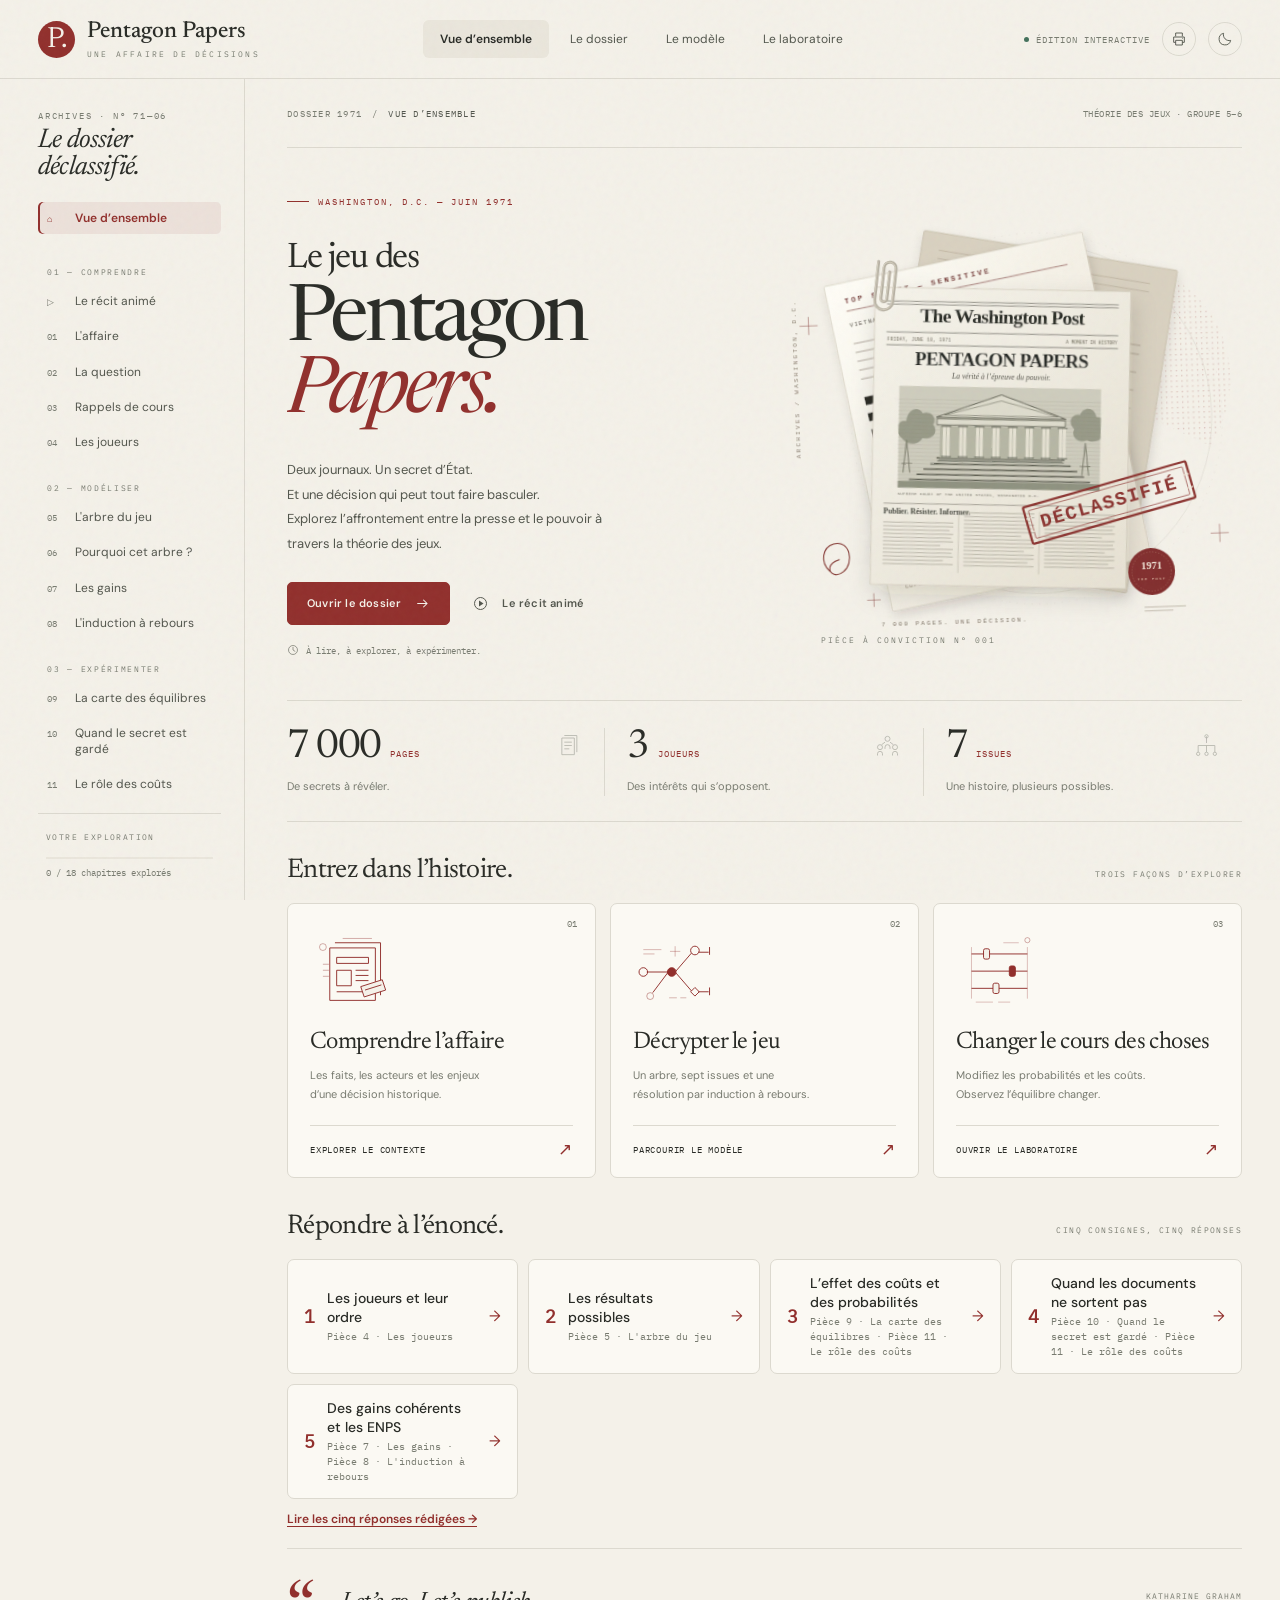
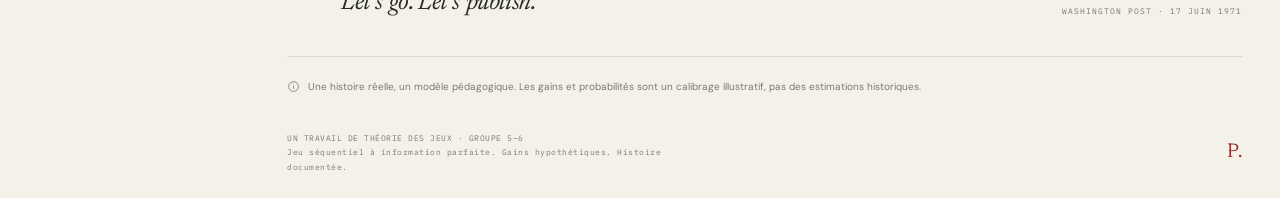
==== commit 1fad59fe: "Give a non-publishing newspaper zero and teach the payoffs step by step A newspaper that does not pu" ====
--- a/index.html
+++ b/index.html
@@ -235,7 +235,380 @@
 .src { font-family: var(--f-ui); font-size: 14.5px; display: grid; gap: 6px; }
 footer { margin-top: 64px; padding-top: 16px; border-top: 1px solid var(--rule); font-family: var(--f-ui); font-size: 13.5px; color: var(--muted); }
 </style>
-<style>:root {
+<style>/*
+Temml.woff2 is a clone of KaTeX_Script-Regular, except that the code points
+have been changed from ASCII to Unicode Mathematical Alphanumeric Symbols Script capitals,
+Unicode range 1D49C to 1D4B5.
+*/
+
+@font-face {
+  font-family: 'Temml';
+  src: url([data-uri]) format('woff2');
+  font-weight: normal;
+  font-style: normal;
+}
+
+math {
+  font-family: "Cambria Math", 'STIXTwoMath-Regular', 'NotoSansMath-Regular', math;
+  font-style: normal;
+  font-weight: normal;
+  line-height: normal;
+  font-size-adjust: none;
+  text-indent: 0;
+  text-transform: none;
+  letter-spacing: normal;
+  word-wrap: normal;
+  direction: ltr;
+  /* Prevent Firefox from omitting the dot on i or j. */
+  font-feature-settings: "dtls" off;
+}
+
+math * {
+  border-color: currentColor;
+}
+
+/* display: block is necessary in Firefox and Safari.
+ * Not in Chromium, which recognizes display: "block math" written inline. */
+ math.tml-display {
+  display: block;
+  width: 100%;
+}
+
+*.mathcal {
+  /* NotoSans */
+  font-feature-settings: 'ss01';
+}
+
+math .mathscr {
+  font-family: "Temml";
+}
+
+mo.tml-prime {
+  font-family: Temml;
+}
+
+/* Cramped superscripts in WebKit */
+mfrac > :nth-child(2),
+msqrt,
+mover > :first-child {
+  math-shift: compact
+}
+
+.menclose {
+  display: inline-block;
+  position: relative;
+  padding: 0.5ex 0ex;
+}
+.tml-cancelto {
+  display: inline-block;
+  position: absolute;
+  top: 0;
+  left: 0;
+  padding: 0.5ex 0ex;
+  background-color: currentColor;
+  /* Use the SVG as an alpha mask (painted by background-color) */
+  -webkit-mask-image: url("data:image/svg+xml,<svg xmlns='http://www.w3.org/2000/svg'><defs><marker id='a' markerHeight='5' markerUnits='strokeWidth' markerWidth='7' orient='auto' refX='7' refY='2.5'><path fill='black' d='m0 0 7 2.5L0 5z'/></marker></defs><line x2='100%25' y1='100%25' stroke='black' stroke-width='.06em' marker-end='url(%23a)' vector-effect='non-scaling-stroke'/></svg>");
+          mask-image: url("data:image/svg+xml,<svg xmlns='http://www.w3.org/2000/svg'><defs><marker id='a' markerHeight='5' markerUnits='strokeWidth' markerWidth='7' orient='auto' refX='7' refY='2.5'><path fill='black' d='m0 0 7 2.5L0 5z'/></marker></defs><line x2='100%25' y1='100%25' stroke='black' stroke-width='.06em' marker-end='url(%23a)' vector-effect='non-scaling-stroke'/></svg>");
+  -webkit-mask-repeat: no-repeat;
+          mask-repeat: no-repeat;
+  -webkit-mask-size: 100% 100%;
+          mask-size: 100% 100%;
+  -webkit-mask-position: 0 0;
+          mask-position: 0 0;
+}
+
+@supports (-moz-appearance: none) {
+  /* \vec w/o italic correction for Firefox */
+  .tml-vec {
+    transform: scale(0.75)
+  }
+  /* Fix \cancelto in Firefox */
+  .ff-narrow {
+    width: 0em;
+  }
+  .ff-nudge-left {
+    margin-left: -0.2em;
+  }
+  /* Squash hidden mrows in \bordermatrix. Messes with centering, but necessary to squash. */
+  .ff-squash mtd {
+    display: block;
+    height: 0;
+  }
+}
+
+@supports (not (-moz-appearance: none)) {
+  /* Chromium and WebKit */
+  /* prime vertical alignment */
+  mo.tml-prime {
+    font-family: Temml;
+  }
+  /* Italic correction on superscripts */
+  .tml-sml-pad {
+    padding-left: 0.05em;
+  }
+  .tml-med-pad {
+    padding-left: 0.10em;
+  }
+  .tml-lrg-pad {
+    padding-left: 0.15em;
+  }
+}
+
+@supports (-webkit-backdrop-filter: blur(1px)) {
+  /* WebKit vertical & italic correction on accents */
+  .wbk-acc {
+    /* lower by x-height distance */
+    transform: translate(0em, 0.431em);
+  }
+  .wbk-sml {
+    transform: translate(0.07em, 0);
+  }
+  .wbk-sml-acc {
+    transform: translate(0.07em, 0.431em);
+  }
+  .wbk-sml-vec {
+    transform: scale(0.75) translate(0.07em, 0);
+  }
+  .wbk-med {
+    transform: translate(0.14em, 0);
+  }
+  .wbk-med-acc {
+    transform: translate(0.14em, 0.431em);
+  }
+  .wbk-med-vec {
+    transform: scale(0.75) translate(0.14em, 0);
+  }
+  .wbk-lrg {
+    transform: translate(0.21em, 0);
+  }
+  .wbk-lrg-acc {
+    transform: translate(0.21em, 0.431em);
+  }
+  .wbk-lrg-vec {
+    transform: scale(0.75) translate(0.21em, 0);
+  }
+}
+
+/* \cancel & \phase use background images. Get them to print. */
+menclose {
+  -webkit-print-color-adjust: exact;  /* Chrome & Edge */
+          print-color-adjust: exact;
+}
+
+/* Array cell justification in Firefox & WebKit */
+.tml-right {
+  text-align: right;
+}
+.tml-left {
+  text-align: left;
+}
+
+/* For CD labels that grow to the left in Firefox and WebKit */
+.tml-shift-left { margin-left:-200% }
+
+/* Styles for Chromium only */
+@supports (not (-webkit-backdrop-filter: blur(1px))) and (not (-moz-appearance: none)) {
+  /* Italic correction on accents */
+  .chr-sml {
+    transform: translate(0.07em, 0)
+  }
+  .chr-sml-vec {
+    transform: scale(0.75) translate(0.07em, 0)
+  }
+  .chr-med {
+    transform: translate(0.14em, 0)
+  }
+  .chr-med-vec {
+    transform: scale(0.75) translate(0.14em, 0)
+  }
+  .chr-lrg {
+    transform: translate(0.21em, 0)
+  }
+  .chr-lrg-vec {
+    transform: scale(0.75) translate(0.21em, 0)
+  }
+
+  /* For CD labels that grow to the left */
+  .tml-shift-left { margin-left:-100% }
+
+  /* MathML Core & Chromium do not support the MathML 3.0 element <menclose> attributes. */
+  /* So use styles. */
+  menclose {
+    position: relative;
+    padding: 0.5ex 0ex;
+  }
+  
+    .tml-overline {
+    padding: 0.1em 0 0 0;
+    border-top: 0.065em solid;
+  }
+
+  .tml-underline {
+    padding: 0 0 0.1em 0;
+    border-bottom: 0.065em solid;
+  }
+
+  .tml-cancel {
+    display: inline-block;
+    position: absolute;
+    left: 0.5px;
+    bottom: 0;
+    width: 100%;
+    height: 100%;
+    background-color: currentColor;
+  }
+  .upstrike {
+    clip-path: polygon(0.05em 100%, 0em calc(100% - 0.05em), calc(100% - 0.05em) 0em, 100% 0.05em);
+  }
+  .downstrike {
+    clip-path: polygon(0em 0.05em, 0.05em 0em, 100% calc(100% - 0.05em), calc(100% - 0.05em) 100%);
+  }
+  .sout {
+    clip-path: polygon(0em calc(55% + 0.0333em), 0em calc(55% - 0.0333em), 100% calc(55% - 0.0333em), 100% calc(55% + 0.0333em));
+  }
+  .tml-xcancel {
+    clip-path: polygon(0.05em 0em, 0em 0.05em, calc(50% - 0.05em) 50%, 0em calc(100% - 0.05em), 0.05em 100%, 50% calc(50% + 0.05em), calc(100% - 0.05em) 100%, 100% calc(100% - 0.05em), calc(50% + 0.05em) 50%, 100% 0.05em, calc(100% - 0.05em) 0%, 50% calc(50% - 0.05em));
+  }
+
+  .longdiv-top {
+    border-top: 0.067em solid;
+    padding: 0.1em 0.2em 0.2em 0.433em;
+  }
+  .longdiv-arc {
+    position: absolute;
+    top: 0;
+    bottom: 0.1em;
+    left: -0.4em;
+    width: 0.7em;
+    border: 0.067em solid;
+    transform: translateY(-0.067em);
+    border-radius: 70%;
+    clip-path: inset(0 0 0 0.4em);
+    box-sizing: border-box;}
+    .menclose {display: inline-block;
+    text-align: left;
+    position: relative;
+  }
+  
+  .phasor-bottom {
+    border-bottom: 0.067em solid;
+    padding: 0.2em 0.2em 0.1em 0.6em;
+  }
+  .phasor-angle {
+    display: inline-block;
+    position: absolute;
+    left: 0.5px;
+    bottom: -0.04em;
+    height: 100%;
+    aspect-ratio: 0.5;
+    background-color: currentColor;
+    clip-path: polygon(0.05em 100%, 0em calc(100% - 0.05em), calc(100% - 0.05em) 0em, 100% 0.05em);
+  }
+
+  .tml-fbox {
+    padding: 3pt;
+    border: 1px solid;
+  }
+
+  .circle-pad {
+    padding: 0.267em;
+  }
+  .textcircle {
+    position: absolute;
+    top: 0;
+    bottom: 0;
+    right: 0;
+    left: 0;
+    border: 0.067em solid;
+    border-radius: 50%;
+   }
+
+   .actuarial {
+    padding: 0.03889em 0.03889em 0 0.03889em;
+    border-width: 0.08em 0.08em 0em 0em;
+    border-style: solid;
+    margin-right: 0.03889em;
+   }
+
+   /* Stretch \widetilde */
+  .tml-tilde-2 {
+    transform: scale(2.0, 1.1)
+  }
+  .tml-tilde-3 {
+    transform: scale(3.0, 1.1)
+  }
+  .tml-tilde-4 {
+    transform: scale(4.0, 1.1)
+  }
+  /* Stretch \widehat */
+  .tml-hat-1 {
+    transform: scale(1.9, 1.0)
+  }
+  .tml-hat-2 {
+    transform: scale(3.9, 1.0)
+  }
+  .tml-hat-3 {
+    transform: scale(5.8, 1.0)
+  }
+  .tml-hat-4 {
+    transform: scale(7.8, 1.0)
+  }
+  
+  /* set array cell justification */
+  .tml-right {
+    text-align: -webkit-right;
+  }
+  .tml-left {
+    text-align: -webkit-left;
+  }
+}
+
+.special-fraction {
+  font-family: 'STIX TWO', 'Times New Roman', Times, Tinos, serif;
+}
+
+/* flex-wrap for line-breaking in Chromium */
+math {
+  display: inline-flex;
+  flex-wrap: wrap;
+  align-items: baseline;
+}
+math > mrow {
+  padding: 0.5ex 0ex;
+}
+
+/* Default mtd top padding is 0.5ex per MathML-Core and user-agent CSS */
+/* We adjust for jot and small */
+mtable.tml-jot > mtr > mtd {
+  padding-top: 0.7ex;
+  padding-bottom: 0.7ex;
+}
+mtable.tml-small mtd {
+  padding-top: 0.35ex;
+  padding-bottom: 0.35ex;
+}
+
+/* Firefox */
+@-moz-document url-prefix() {
+  /* Avoid flex-wrap */
+  math { display: inline; }
+  math > mrow { padding: 0 }
+  /* Adjust Firefox spacing between array rows */
+  mtd, mtable.tml-small mtd { padding-top: 0; padding-bottom: 0; }
+  mtable.tml-jot > mtr > mtd { padding-top: 0.2ex; padding-bottom: 0.2ex; }
+}
+
+/* AMS environment auto-numbering via CSS counter. */
+.tml-eqn::before {
+  counter-increment: tmlEqnNo;
+  content: "(" counter(tmlEqnNo) ")";
+}
+
+body {
+  counter-reset: tmlEqnNo;
+}
+
+:root {
   color-scheme: light;
   --bg:#f4f1e9;--surface:#fbf9f3;--surface2:#eae6dc;--ink:#292b26;--ink2:#52554c;--muted:#787b70;--rule:#dcd9cf;
   --stamp:#912f2c;--hl:#e2c778;--on-player:#fffdf5;--nyt:#3f5970;--wp:#43705b;--gov:#912f2c;--nat:#a47c3e;--ell:#716180;--ok:#43705b;
@@ -350,6 +723,110 @@
 .not-player{background:color-mix(in srgb,var(--nat) 6%,var(--surface));border-style:dashed}
 .order-list .judges-line{list-style:none;margin-left:-4px;color:var(--muted);font-size:14px;border-left:2px dashed var(--nat);padding-left:10px}
 table.pay tr.lottery-total td{border-bottom:2px solid var(--ink2);font-weight:600}
+.course-points{margin:0 0 12px;padding-left:22px;display:grid;gap:9px}
+.course-ref-inline{display:inline-block;margin-left:4px;font:11px var(--f-display);color:var(--stamp);letter-spacing:.3px}
+.eq.formula{font-size:16px;line-height:1.9;margin:8px 0}
+.eq.formula .who{font:700 13px var(--f-ui);margin-right:8px}
+.eq.formula small{font:12px var(--f-ui);color:var(--muted)}
+.leaf-details{display:grid;grid-template-columns:repeat(auto-fit,minmax(min(100%,460px),1fr));gap:14px}
+.leaf-card{border:1px solid var(--rule);border-radius:6px;background:var(--surface);padding:16px 18px;display:grid;gap:10px;align-content:start}
+.leaf-head{font:15px var(--f-ui);display:flex;flex-wrap:wrap;gap:6px 10px;align-items:baseline}
+.leaf-head .mono{margin-left:auto;font-size:13px;color:var(--ink2)}
+.leaf-path,.leaf-verdicts{font:14px/1.5 var(--f-ui);color:var(--ink2)}
+.leaf-verdicts{color:var(--muted)}
+.leaf-player{border-left:3px solid var(--c);padding-left:10px;display:grid;gap:4px}
+.leaf-who{font:600 12px var(--f-display);color:var(--c);letter-spacing:.5px}
+.leaf-player p{font:14px/1.5 var(--f-ui)}
+.leaf-eq{font-size:15px;overflow-x:auto}
+.leaf-eq .m{white-space:normal}
+.leaf-num{font:13px/1.6 var(--f-display);color:var(--ink2);overflow-wrap:anywhere}
+.leaf-card .course-ref{margin-top:2px}
+@media print{.leaf-card{break-inside:avoid}}
+.tex-wrap{overflow-x:auto;overflow-y:hidden;padding:10px 14px;margin:8px 0;background:var(--surface2);border-radius:var(--radius)}
+.tex-display math{font-size:1.18em}
+.tex math{color:var(--ink)}
+.tex-error{font-family:var(--f-display);font-size:13px;color:var(--stamp)}
+.term-table td:first-child{white-space:nowrap}
+.term-table td:last-child{text-align:center;font-family:var(--f-display);color:var(--muted)}
+.latex-code{margin-top:12px;border:1px solid var(--rule);border-radius:6px;padding:12px 14px;background:var(--bg)}
+.latex-code summary{cursor:pointer;font:600 14px var(--f-ui)}
+.latex-tools{display:flex;justify-content:flex-end;margin:10px 0 6px}
+.latex-code pre{margin:0;overflow-x:auto;font:12.5px/1.6 var(--f-display);white-space:pre;background:var(--surface);padding:12px;border-radius:4px}
+.leaf-eq math{font-size:1.05em}
+@media print{.latex-code{display:none}}
+.course-note,.payoff-functions,.latex-code,.tex-wrap,.leaf-card,.leaf-player{min-width:0;max-width:100%}
+.tex-wrap math.tml-display{width:max-content;min-width:100%}
+.tex-list{margin:4px 0 10px;padding-left:22px;display:grid;gap:4px;font:15px/1.6 var(--f-ui)}
+/* Consignes de l'énoncé : rappel en tête de chapitre, plan des réponses. */
+.consigne{border:1px solid var(--rule);border-left:3px solid var(--stamp);border-radius:0 6px 6px 0;background:var(--surface);padding:14px 18px;display:grid;gap:10px;min-width:0}
+.consigne-item{display:grid;gap:4px}
+.consigne-tag{font:600 9px var(--f-display);letter-spacing:1.2px;text-transform:uppercase;color:var(--stamp)}
+.consigne p{font:italic 15px/1.55 var(--f-body);color:var(--ink2)}
+.consigne-link{font:600 12px var(--f-ui);color:var(--stamp);justify-self:start}
+.consigne-map{list-style:none;margin:0;padding:0;display:grid;gap:10px}
+.consigne-map li{display:grid;grid-template-columns:36px minmax(0,1fr);gap:12px;padding:16px 18px;border:1px solid var(--rule);border-radius:6px;background:var(--surface)}
+.cm-n{font:600 22px var(--f-display);color:var(--stamp)}
+.consigne-map h3{font-size:18px;margin-bottom:4px}
+.consigne-map p{font:italic 14.5px/1.55 var(--f-body);color:var(--ink2)}
+.consigne-map .cm-links{font:600 12.5px/1.8 var(--f-ui);margin-top:6px;display:flex;flex-wrap:wrap;gap:2px 16px}
+.cm-links a,.answer-links a,.home-consignes-more a{color:var(--stamp)}
+.consignes-home{padding:35px 0 0}
+.home-consignes{list-style:none;margin:0;padding:0;display:grid;grid-template-columns:repeat(auto-fit,minmax(min(100%,195px),1fr));gap:10px}
+.home-consignes a{display:grid;grid-template-columns:auto minmax(0,1fr) auto;gap:12px;align-items:center;height:100%;padding:14px 16px;border:1px solid var(--rule);border-radius:7px;background:var(--surface);text-decoration:none;transition:border-color .2s}
+.home-consignes a:hover{border-color:var(--stamp)}
+.hc-n{font:600 18px var(--f-display);color:var(--stamp)}
+.hc-t{display:grid;gap:2px}.hc-t b{font:500 14px/1.35 var(--f-ui)}.hc-t small{font:10px/1.5 var(--f-display);color:var(--muted)}
+.hc-arrow{color:var(--stamp)}
+.home-consignes-more{margin-top:12px;font:600 12px var(--f-ui)}
+.answer-quote{margin:0 0 10px;padding:8px 12px;border-left:2px solid var(--rule);font:italic 14.5px/1.55 var(--f-body);color:var(--muted)}
+.answer-links{margin-top:10px;font:600 12.5px var(--f-ui)}
+/* Leçon sur les gains : cinq étapes. */
+.lesson-nav{display:flex;flex-wrap:wrap;gap:8px}
+.lesson-step{display:grid;gap:14px;padding-top:22px;border-top:2px solid var(--ink);min-width:0;scroll-margin-top:110px}
+.lesson-step>*{min-width:0}
+.step-head{display:grid;gap:6px}
+.step-n{font:600 10px var(--f-display);letter-spacing:1.6px;text-transform:uppercase;color:var(--stamp)}
+.step-head h3{font-size:26px}
+.step-text{font:14.5px/1.75 var(--f-ui);max-width:82ch;color:var(--ink2)}
+.step-sub{font:600 16px var(--f-ui);margin:8px 0 0}
+.ing-card{gap:12px}.ing-card h3{font-size:17px}
+.ing-row{display:grid;grid-template-columns:30px minmax(0,1fr);gap:10px;align-items:start}
+.ing-sym{font-size:26px;line-height:1.1}
+.ing-val{font-size:14px;color:var(--ink);margin-top:2px;white-space:normal}
+.eq-card{border:1px solid var(--rule);border-left:4px solid var(--c);border-radius:0 7px 7px 0;background:var(--surface);padding:16px 18px;display:grid;gap:10px;min-width:0}
+.eq-card>*{min-width:0}
+.eq-who{font:600 11px var(--f-display);letter-spacing:1px;text-transform:uppercase;color:var(--c)}
+.words-eq{font:500 15px/1.6 var(--f-ui);padding:10px 14px;border:1px dashed var(--rule);border-radius:5px;background:var(--bg);max-width:82ch}
+.zero-rule{font:14.5px/1.6 var(--f-ui);padding:8px 12px;border-radius:5px;background:color-mix(in srgb,var(--stamp) 8%,var(--surface))}
+.cases-table caption{caption-side:top;text-align:left;font:600 13px var(--f-ui);padding:0 0 8px}
+.cases-table td{vertical-align:top}
+.cases-table td.m{white-space:nowrap}
+.calc-cell{font:13.5px/1.6 var(--f-ui);color:var(--ink2);border-left:2px solid var(--c);min-width:150px}
+.calc-cell b{color:var(--c)}
+.calc-cell .m{white-space:normal}
+.pref{display:grid;gap:10px}
+.pref-row{display:grid;gap:8px;padding:12px 14px;border:1px solid var(--rule);border-left:4px solid var(--c);border-radius:0 6px 6px 0;background:var(--surface)}
+.pref-title{font:600 13.5px var(--f-ui)}
+.pref-chain{display:flex;flex-wrap:wrap;gap:8px;align-items:center}
+.pref-item{display:grid;gap:1px;padding:6px 10px;border:1px solid var(--rule);border-radius:5px;background:var(--bg);text-align:center}
+.pref-item b{font:600 15px var(--f-display);color:var(--c)}
+.pref-item small{font:11px var(--f-ui);color:var(--muted)}
+.pref-gt{font:600 16px var(--f-display);color:var(--muted)}
+.gain-lab{gap:14px}
+.gain-sliders{display:grid;grid-template-columns:repeat(auto-fit,minmax(min(100%,260px),1fr));gap:14px 24px;align-items:end}
+.gain-sliders .btn{justify-self:start}
+.leaf-details.court-leaves{grid-template-columns:minmax(0,1fr)}
+.geste{display:flex;gap:10px;align-items:center;font:600 13.5px var(--f-ui);margin-top:6px}
+.geste-n{flex:none;width:22px;height:22px;border-radius:50%;display:grid;place-items:center;background:var(--ink);color:var(--bg);font:600 11px var(--f-display)}
+.verdict-bar{height:30px}
+.verdict-list{list-style:none;margin:0;padding:0;display:grid;gap:5px;font:13.5px/1.55 var(--f-ui)}
+.verdict-list li{display:grid;grid-template-columns:14px minmax(0,1fr);gap:8px;align-items:baseline}
+.verdict-total{font:13px var(--f-ui);color:var(--muted)}
+.verdict-table td small{display:block;font-size:11px;font-weight:400;color:var(--muted);white-space:nowrap}
+.verdict-table td:first-child{min-width:200px}
+@media(max-width:650px){.step-head h3{font-size:22px}.consigne-map li{grid-template-columns:minmax(0,1fr);gap:4px}}
+@media print{.lesson-nav,.gain-sliders,.consigne-link{display:none!important}.lesson-step,.eq-card,.pref-row,.consigne{break-inside:avoid}}
+@media(max-width:650px){.verdict-table td small{display:none}.verdict-table td:first-child{min-width:112px}.verdict-table td,.verdict-table th{padding:8px 5px}.verdict-table th{letter-spacing:.3px}}
 
 .tree-wrap svg.course-tree{min-width:var(--tree-min-width,1000px);height:auto;max-height:none;overflow:visible}
 .course-tree text{font-family:var(--f-ui);font-size:16px;paint-order:stroke;stroke:var(--surface);stroke-width:4px;stroke-linejoin:round}
@@ -525,6 +1002,11 @@
           <a class="journey-card" href="#labo"><span class="journey-number">03</span><svg viewBox="0 0 100 90" fill="none" stroke="currentColor" stroke-width="1.1"><path d="M18 24h65M18 44h65M18 64h65"/><rect x="32" y="18" width="7" height="12" rx="2" fill="var(--bg)"/><rect x="62" y="38" width="7" height="12" rx="2" fill="var(--stamp)"/><rect x="43" y="58" width="7" height="12" rx="2" fill="var(--bg)"/><path d="M18 16v60M83 16v60M23 80h20m6 0h14M55 11h18" opacity=".3"/><circle cx="83" cy="8" r="3" opacity=".4"/></svg><h3>Changer le cours des choses</h3><p>Modifiez les probabilités et les coûts. Observez l’équilibre changer.</p><span class="card-link">Ouvrir le laboratoire<b>↗</b></span></a>
         </div>
       </section>
+      <section class="consignes-home" aria-labelledby="consignes-title">
+        <div class="section-eyebrow-row"><h2 id="consignes-title">Répondre à l’énoncé.</h2><span>Cinq consignes, cinq réponses</span></div>
+        <ol class="home-consignes" id="home-consignes"></ol>
+        <p class="home-consignes-more"><a href="#enonce">Lire les cinq réponses rédigées →</a></p>
+      </section>
       <div class="quote-strip"><span class="quote-symbol" aria-hidden="true">“</span><p class="quote-text">Let’s go. Let’s publish.</p><span class="quote-source">KATHARINE GRAHAM<br>WASHINGTON POST · 17 JUIN 1971</span></div>
       <p class="home-note"><svg viewBox="0 0 16 16" fill="none" stroke="currentColor"><circle cx="8" cy="8" r="6"/><path d="M8 7v4m0-7v1"/></svg>Une histoire réelle, un modèle pédagogique. Les gains et probabilités sont un calibrage illustratif, pas des estimations historiques.</p>
     </div>
@@ -657,8 +1139,12 @@
         <div class="card" style="border-top:4px solid var(--gov)"><div class="tag" style="color:var(--gov)">Question 2</div><h3>Pourquoi l'administration Nixon porte-t-elle l'affaire devant les tribunaux ?</h3></div>
       </div>
       <div class="prose">
-        <p><strong>Pourquoi un jeu séquentiel ?</strong> Parce que les décisions se prennent <em>à tour de rôle</em> : le Times publie d'abord, Nixon réagit, un juge tranche, puis le Post décide en connaissant tout ce qui précède. Chaque joueur peut donc anticiper la réaction de ceux qui jouent après lui.</p>
-        <p><strong>Et si le Times avait refusé ?</strong> Ellsberg aurait cherché un autre journal. Notre arbre le prévoit : le Post peut aussi publier <em>seul</em>. Cette branche permet de répondre à une question que l'histoire ne montre pas : le secret aurait-il tenu sans le Times ? La page <a href="#enonce">Réponses à l'énoncé</a> reprend chaque consigne point par point.</p>
+        <p><strong>Cinq consignes guident le travail.</strong> Ce dossier est construit pour y répondre : chaque consigne a son chapitre, où elle est rappelée en tête de page, et une réponse rédigée dans la <a href="#enonce">pièce 13</a>.</p>
+      </div>
+      <ol class="consigne-map" id="consigne-map"></ol>
+      <div class="prose">
+        <p><strong>Pourquoi un jeu séquentiel ?</strong> Parce que les décisions se prennent <em>à tour de rôle</em> : le Times publie d'abord, Nixon réagit, puis le Post décide en connaissant tout ce qui précède. Chaque joueur peut donc anticiper la réaction de ceux qui jouent après lui.</p>
+        <p><strong>Et si le Times avait refusé ?</strong> Ellsberg aurait cherché un autre journal. Notre arbre le prévoit : le Post peut aussi publier <em>seul</em>. Cette branche permet de répondre à une question que l'histoire ne montre pas : le secret aurait-il tenu sans le Times ?</p>
       </div>
     </section>
 
@@ -780,19 +1266,14 @@
         <p>Point de départ : un arbre « en chaîne » (Times → Nixon → juge → Post → Nixon → Cour suprême) où le jeu s’arrête dès que le Times renonce. Il explique 1971, mais il ne dit rien de ce qui se serait passé sans le Times.</p>
       </div>
       <div class="grid2 choices">
-        <div class="card"><div class="tag" style="color:var(--wp)">Choix 1 · une nouvelle branche</div><h3>Le Times n’est pas le seul à pouvoir publier</h3><div class="k">Ellsberg avait déjà proposé l’étude à des sénateurs, dont J. William Fulbright, avant de la confier au Times. Si le Times refuse, il se tourne vers le Post. Sans cette branche, « ne pas publier » donnerait toujours 0 au Times et l’arbre s’arrêterait : impossible de savoir si le secret aurait tenu.</div><div class="k" style="color:var(--muted)"><b>Effet :</b> le Post décide à deux nœuds, Nixon à trois. Les stratégies s’enrichissent (4 pour le Post, 8 pour Nixon).</div></div>
+        <div class="card"><div class="tag" style="color:var(--wp)">Choix 1 · une nouvelle branche</div><h3>Le Times n’est pas le seul à pouvoir publier</h3><div class="k">Ellsberg avait déjà proposé l’étude à des sénateurs, dont J. William Fulbright, avant de la confier au Times. Si le Times refuse, il se tourne vers le Post. Sans cette branche, l’arbre s’arrêterait dès que le Times renonce : impossible de savoir si le secret aurait tenu.</div><div class="k" style="color:var(--muted)"><b>Effet :</b> le Post décide à deux nœuds, Nixon à trois. Les stratégies s’enrichissent (4 pour le Post, 8 pour Nixon).</div></div>
         <div class="card"><div class="tag" style="color:var(--nat)">Choix 2 · les juges</div><h3>Les juges ne sont pas des joueurs</h3><div class="k">Ils n’ont ni gains ni choix stratégique : ils n’ont donc pas de nœud dans l’arbre. Leurs verdicts sont incertains (un juge local refuse la censure avec la probabilité <span class="m">q</span>, la Cour suprême donne raison aux journaux avec <span class="m">p</span>) et n’agissent que sur les gains des trois joueurs. Une poursuite ne censure pas à coup sûr : le juge Gurfein a suspendu le Times le 15 juin, mais le 19 juin il a refusé l’injonction demandée par le gouvernement.</div><div class="k" style="color:var(--muted)"><b>Effet :</b> les feuilles avec procès portent des gains espérés.</div></div>
         <div class="card"><div class="tag" style="color:var(--nat)">Choix 3 · la Cour suprême</div><h3>Saisie en urgence quand deux journaux sont poursuivis</h3><div class="k">En 1971, la Cour a joint les deux affaires et tranché 17 jours après le premier article. Sans second journal, la procédure suit son cours ordinaire : la censure provisoire reste en place assez longtemps pour que les révélations perdent l’essentiel de leur portée.</div><div class="k" style="color:var(--muted)"><b>Effet :</b> la Cour suprême n’intervient que dans la feuille « Procès du Post + tribunaux » (O1). Si le Post se tait, la censure du Times tient dès que le juge local l’ordonne.</div></div>
         <div class="card"><div class="tag" style="color:var(--stamp)">Choix 4 · le prix d’une censure</div><h3>Une censure maintenue coûte au journal</h3><div class="k">Un journal censuré garde la valeur de ce qu’il a déjà publié (<span class="m">θB</span>), paie ses frais (<span class="m">c</span>) et subit la sanction <span class="m">S</span> : poursuites, amendes et, pour le Post, son entrée en bourse et ses licences de télévision.</div><div class="k" style="color:var(--muted)"><b>Effet :</b> la même règle vaut pour le Times et pour le Post, quelle que soit la branche.</div></div>
-        <div class="card"><div class="tag" style="color:var(--nyt)">Choix 5 · la rivalité</div><h3>Le Times n’aime pas être doublé</h3><div class="k">Le Times détenait les documents depuis mars et y travaillait en secret depuis près de trois mois. S’il renonce et que le Post publie, il perd le scoop au profit de son rival : une perte <span class="m">R<sub>T</sub></span>, proportionnelle à ce qui sort.</div><div class="k" style="color:var(--muted)"><b>Effet :</b> sans ce terme, la nouvelle branche ne changerait jamais la décision du Times.</div></div>
-        <div class="card"><div class="tag" style="color:var(--ok)">Choix 6 · la cohérence</div><h3>Les mêmes ingrédients dans tous les sous-jeux</h3><div class="k">Chaque gain est construit avec cinq règles fixes (pièce 7). « Tout sort » coûte toujours <span class="m">D</span> à Nixon, une censure maintenue toujours <span class="m">θD</span>. Une même situation reçoit donc le même gain, quel que soit le chemin qui y mène.</div><div class="k" style="color:var(--muted)"><b>Effet :</b> c’est ce que l’énoncé appelle des gains « cohérents entre les (sous-)jeux ».</div></div>
-      </div>
-      <figure>
-        <div class="eyebrow">Où sont passés les juges ? Dans les gains des feuilles</div>
-        <p class="ui" style="font-size:15.5px">Chaque feuille avec procès regroupe les verdicts possibles des juges. Ses gains sont la moyenne des situations finales, pondérée par la probabilité de chaque verdict :</p>
-        <div class="scroll-x"><table class="pay" id="folded-table"></table></div>
-        <p class="ui small" id="folded-note"></p>
-      </figure>
+        <div class="card"><div class="tag" style="color:var(--nyt)">Choix 5 · la règle du zéro</div><h3>Qui ne publie pas n’a ni gain ni perte</h3><div class="k">Un journal qui ne publie pas n’a pas de scoop, pas de procès et pas de sanction : son gain est 0. Si le Times renonce, il a donc 0, que le Post publie ensuite ou non, et que Nixon poursuive le Post ou non.</div><div class="k" style="color:var(--muted)"><b>Effet :</b> le Times compare seulement « publier » à 0. La branche de droite ne change pas son choix ; elle dit si les documents seraient sortis sans lui.</div></div>
+        <div class="card"><div class="tag" style="color:var(--ok)">Choix 6 · la cohérence</div><h3>Les mêmes ingrédients dans tous les sous-jeux</h3><div class="k">Chaque gain vient d’une seule équation par joueur (pièce 7). « Tout sort » coûte toujours <span class="m">D</span> à Nixon, une censure maintenue toujours <span class="m">θD</span>. Une même situation reçoit donc le même gain, quel que soit le chemin qui y mène.</div><div class="k" style="color:var(--muted)"><b>Effet :</b> c’est ce que l’énoncé appelle des gains « cohérents entre les (sous-)jeux ».</div></div>
+      </div>
+      <div class="note"><strong>Où sont passés les juges ? Dans les gains des feuilles.</strong> Chaque feuille avec procès regroupe les verdicts possibles. Chaque joueur y reçoit la moyenne de ses gains, pondérée par la probabilité de chaque verdict. Exemple : « Times censuré, Post muet » (O3) vaut 0,3 × (90 ; 0 ; −210) + 0,7 × (−30 ; 0 ; −70) = (6 ; 0 ; −112). Le calcul complet, feuille par feuille, est à l’<a href="#gains">étape 4 de la pièce 7</a>.</div>
       <figure>
         <div class="eyebrow">Deux arbres comparés</div>
         <div class="scroll-x"><table class="pay compare-table">
@@ -811,30 +1292,129 @@
 
     <!-- 7. GAINS -->
     <section class="piece" id="gains" data-toc="Les gains">
-      <div class="piece-head"><div class="eyebrow">Pièce 7</div><h2>Des gains cohérents avec les objectifs</h2></div>
-      <div class="prose"><p>Chaque gain se calcule avec les <strong>mêmes règles</strong>, dans tous les sous-jeux. Elles traduisent les objectifs des joueurs : les journaux veulent publier sans y laisser leur avenir, Nixon veut garder le secret sans multiplier les procès coûteux.</p></div>
-      <ol class="rules ui">
-        <li><b>Publier rapporte.</b> Un journal qui a publié reçoit <span class="m">B</span> si tout finit par sortir, <span class="m">θB</span> si sa censure est maintenue (il garde la part déjà publiée).</li>
-        <li><b>Un procès coûte.</b> Un journal poursuivi paie ses frais <span class="m">c</span> ; Nixon paie <span class="m">k</span> par procès engagé.</li>
-        <li><b>Une censure maintenue punit.</b> Le journal censuré subit en plus la sanction <span class="m">S</span>.</li>
-        <li><b>La fuite fait mal.</b> Nixon perd <span class="m">D</span> si tout sort, <span class="m">θD</span> si une censure est maintenue, 0 si rien ne sort.</li>
-        <li><b>Être doublé coûte.</b> Si le Times renonce et que le Post publie, le Times perd <span class="m">R<sub>T</sub></span> si tout sort, <span class="m">θR<sub>T</sub></span> si le Post est censuré.</li>
-      </ol>
-      <div class="grid3" id="ingredients"></div>
-      <h3>Pourquoi ces valeurs ?</h3>
-      <div class="scroll-x"><table class="pay" id="whytable"></table></div>
-      <figure>
-        <div class="eyebrow">1 · Les situations finales (après le verdict des juges)</div>
-        <div class="toolbar"><span class="eyebrow">Tableau des gains :</span><div class="seg" role="group" aria-label="Affichage du tableau"><button type="button" id="p-sym" aria-pressed="false">en symboles</button><button type="button" id="p-num" aria-pressed="true">en valeurs</button></div></div>
-        <div class="scroll-x"><table class="pay" id="paytable"></table></div>
-        <figcaption>Valeurs en points d’utilité, avec le calibrage illustratif ci-dessus. Aucun montant monétaire réel n’est estimé.</figcaption>
-      </figure>
-      <details class="calc-details"><summary>Le calcul de chaque situation, joueur par joueur</summary><div class="calc" id="calc"></div></details>
-      <figure>
-        <div class="eyebrow">2 · Les gains des feuilles de l’arbre</div>
-        <p class="ui" style="font-size:15px">Les juges ne sont pas des joueurs : on n’en fait pas des nœuds. Chaque feuille avec procès vaut la moyenne des situations possibles, pondérée par les verdicts (<span class="m">q</span> = 0,3 ; <span class="m">p</span> = 0,65).</p>
+      <div class="piece-head"><div class="eyebrow">Pièce 7</div><h2>Les gains : la méthode de calcul, pas à pas</h2></div>
+      <div class="prose">
+        <p class="lead">Un gain est un nombre qui dit ce qu’une issue vaut pour un joueur. Plus il est grand, plus le joueur préfère cette issue.</p>
+        <p>Ce chapitre montre d’où vient chacun des nombres écrits sous l’arbre. La méthode tient en cinq étapes. Les trois premières ne demandent que des additions et des soustractions. La quatrième ajoute les juges : comme leur verdict est incertain, on fait une moyenne pondérée.</p>
+      </div>
+      <div class="lesson-nav" role="group" aria-label="Aller à une étape du calcul des gains">
+        <button type="button" class="btn sm ghost" data-step-target="gain-step-1">1 · Les ingrédients</button>
+        <button type="button" class="btn sm ghost" data-step-target="gain-step-2">2 · Une équation par joueur</button>
+        <button type="button" class="btn sm ghost" data-step-target="gain-step-3">3 · Les feuilles sans juge</button>
+        <button type="button" class="btn sm ghost" data-step-target="gain-step-4">4 · Les feuilles avec juges</button>
+        <button type="button" class="btn sm ghost" data-step-target="gain-step-5">5 · Le tableau final</button>
+      </div>
+
+      <div class="lesson-step" id="gain-step-1">
+        <div class="step-head"><span class="step-n">Étape 1</span><h3>Les ingrédients : ce que chacun peut gagner ou perdre</h3></div>
+        <p class="step-text">Avant d’écrire une équation, on fait la liste de ce qui compte pour chaque joueur. Chaque élément reçoit une lettre et une valeur en <b>points d’utilité</b>. Ces points n’ont pas d’unité, ce ne sont pas des dollars : seul compte le rapport entre les valeurs. On fixe le plus gros enjeu, le dommage de Nixon si tout sort, à 200, et on situe le reste par rapport à lui.</p>
+        <div class="grid3" id="ingredients"></div>
+        <details class="calc-details" open><summary>Pourquoi ces valeurs ? La justification de chaque nombre</summary><div class="scroll-x"><table class="pay" id="whytable"></table></div></details>
+      </div>
+
+      <div class="lesson-step" id="gain-step-2">
+        <div class="step-head"><span class="step-n">Étape 2</span><h3>Une équation par joueur</h3></div>
+        <p class="step-text">On assemble maintenant les ingrédients. Chaque joueur a <b>une seule équation</b>, la même pour toutes les issues. C’est ce qui garantit des gains cohérents d’un sous-jeu à l’autre.</p>
+        <p class="step-text"><b>D’abord, ce qui sort.</b> Les gains dépendent de la part des documents qui finit par être publique. On la note <span class="tex">\sigma</span> :</p>
+        <ul class="tex-list">
+          <li><span class="tex">\sigma=1</span> si tout sort ;</li>
+          <li><span class="tex">\sigma=\theta=0{,}3</span> si une censure est maintenue : seuls les trois premiers articles sont parus ;</li>
+          <li><span class="tex">\sigma=0</span> si rien ne sort.</li>
+        </ul>
+        <div class="eq-card" style="--c:var(--nyt)">
+          <div class="eq-who">Un journal : le Times ou le Post</div>
+          <p class="words-eq">gain = valeur de ce qu’il a réussi à publier − ses frais s’il est poursuivi − sa sanction si sa censure est maintenue</p>
+          <div class="tex-wrap"><div class="tex tex-display">u_{j}=B_{j}\,\sigma\;-\;c_{j}\,\mathbf{1}_{\{\text{poursuivi}\}}\;-\;S_{j}\,\mathbf{1}_{\{\text{censure maintenue}\}}</div></div>
+          <p class="step-text">La lettre <span class="tex">j</span> désigne le journal : <span class="tex">j=T</span> pour le Times, <span class="tex">j=W</span> pour le Post. Le symbole <span class="tex">\mathbf{1}_{\{\dots\}}</span> est une case à cocher : il vaut 1 si la phrase entre accolades est vraie, 0 sinon. Un journal qui n’est pas poursuivi ne paie donc pas <span class="tex">c_j</span>.</p>
+          <p class="zero-rule"><b>Et s’il ne publie pas : <span class="tex">u_j=0</span>.</b> Pas de scoop, pas de procès, pas de sanction.</p>
+        </div>
+        <div class="eq-card" style="--c:var(--gov)">
+          <div class="eq-who">L’administration Nixon</div>
+          <p class="words-eq">gain = − dommage de ce qui sort − coût de chaque procès qu’elle engage</p>
+          <div class="tex-wrap"><div class="tex tex-display">u_{N}=-\,D\,\sigma\;-\;k_{T}\,\mathbf{1}_{\{\text{Times poursuivi}\}}\;-\;k_{W}\,\mathbf{1}_{\{\text{Post poursuivi}\}}</div></div>
+          <p class="step-text">Ses gains sont toujours négatifs ou nuls. Pour Nixon, le mieux possible est que rien ne sorte et qu’aucun procès n’ait lieu : 0.</p>
+        </div>
+        <h4 class="step-sub">On applique l’équation : tous les cas possibles</h4>
+        <p class="step-text">Pour un journal, il n’existe que quatre cas. Pour Nixon, huit. Chaque nombre de l’arbre est construit à partir de ces lignes.</p>
+        <div class="scroll-x"><table class="pay cases-table" id="journal-cases"></table></div>
+        <div class="scroll-x"><table class="pay cases-table" id="nixon-cases"></table></div>
+        <div class="note red"><strong>Pas de publication, pas de gain ni de perte.</strong> Si le Times renonce, il n’a rien publié : pas de scoop, pas de procès, pas de sanction. Son gain est <b>0</b>, que le Post publie ensuite ou non, et que Nixon poursuive le Post ou non. C’est pourquoi le Times a 0 dans les trois feuilles de droite de l’arbre (O5, O6 et O7). La même règle vaut pour le Post chaque fois qu’il se tait.</div>
+        <h4 class="step-sub">Vérification : ces gains respectent-ils les objectifs des joueurs ?</h4>
+        <p class="step-text">On classe les cas du meilleur au pire pour chaque joueur. L’ordre doit correspondre à ce que le joueur veut vraiment.</p>
+        <div class="pref" id="pref-check"></div>
+      </div>
+
+      <div class="lesson-step" id="gain-step-3">
+        <div class="step-head"><span class="step-n">Étape 3</span><h3>Les feuilles sans juge : le gain est certain</h3></div>
+        <p class="step-text">Trois feuilles de l’arbre ne passent devant aucun tribunal, parce que personne n’y est poursuivi. On applique directement les équations de l’étape 2.</p>
+        <div class="leaf-details" id="certain-leaves"></div>
+      </div>
+
+      <div class="lesson-step" id="gain-step-4">
+        <div class="step-head"><span class="step-n">Étape 4</span><h3>Les feuilles avec procès : les juges entrent dans les gains</h3></div>
+        <p class="step-text"><b>Les juges ne sont pas des joueurs.</b> Ils n’ont pas de gains et pas de nœud dans l’arbre. Mais leur verdict change les gains du Times, du Post et de Nixon. Comme ce verdict n’est pas connu d’avance, on lui donne une probabilité. Il y en a deux, et seulement deux :</p>
+        <div class="grid2 courts">
+          <div class="card"><div class="tag" style="color:var(--nat)">1re cour · le juge local</div><h3><span class="m">q</span> = 30 %</h3><div class="k">Probabilité qu’elle <b>refuse la censure</b>. Avec la probabilité <span class="m">1 − q</span> = 70 %, elle censure le journal.</div></div>
+          <div class="card"><div class="tag" style="color:var(--nat)">2e cour · la Cour suprême</div><h3><span class="m">p</span> = 65 %</h3><div class="k">Probabilité qu’elle <b>donne raison aux journaux</b>. Elle n’intervient que si la 1re cour a censuré et si les deux journaux sont poursuivis : les deux affaires sont alors jugées ensemble.</div></div>
+        </div>
+        <p class="step-text">Le Times, le Post et Nixon, eux, ne tirent rien au sort : ils <em>choisissent</em>. Seuls les verdicts sont aléatoires, et ils n’agissent que sur les gains.</p>
+        <h4 class="step-sub">L’idée : le gain espéré</h4>
+        <p class="step-text">Quand on ne sait pas quel verdict tombera, on calcule ce que le joueur obtient <b>en moyenne</b>. Exemple : un billet qui rapporte 100 avec 30 % de chances, et 0 sinon, vaut en moyenne 0,3 × 100 + 0,7 × 0 = 30.</p>
+        <p class="words-eq">gain espéré = somme, sur tous les verdicts possibles, de (probabilité du verdict × gain après ce verdict)</p>
+        <div class="tex-wrap"><div class="tex tex-display">\mathbb{E}[u_i]=\sum_{v}\Pr(v)\times u_i(v)</div></div>
+        <p class="step-text">Ici <span class="tex">v</span> parcourt les verdicts possibles et <span class="tex">i</span> désigne le joueur. La méthode tient en trois gestes :</p>
+        <ol class="rules ui">
+          <li><b>Lister les verdicts possibles</b> et leurs probabilités. Leur total doit faire 100 %.</li>
+          <li><b>Calculer le gain après chaque verdict</b>, avec les équations de l’étape 2.</li>
+          <li><b>Multiplier</b> chaque gain par la probabilité de son verdict, puis <b>additionner</b>.</li>
+        </ol>
+        <figure class="gain-lab">
+          <div class="eyebrow">À vous de jouer · changez les probabilités des juges</div>
+          <p class="ui" style="font-size:15px">Déplacez les curseurs : les gains des quatre feuilles avec procès se recalculent sous vos yeux. Ceux des trois feuilles sans juge ne bougent pas.</p>
+          <div class="gain-sliders">
+            <div class="sl"><label for="g-q">1re cour : elle refuse la censure (<span class="m">q</span>)</label><output id="g-qv" for="g-q">30 %</output><input type="range" id="g-q" min="0" max="1" step="0.01" value="0.3"></div>
+            <div class="sl"><label for="g-p">2e cour : elle donne raison aux journaux (<span class="m">p</span>)</label><output id="g-pv" for="g-p">65 %</output><input type="range" id="g-p" min="0" max="1" step="0.01" value="0.65"></div>
+            <button type="button" class="btn sm ghost" id="g-reset">Revenir à 30 % et 65 %</button>
+          </div>
+          <p class="small ui" id="gain-lab-status" aria-live="polite"></p>
+        </figure>
+        <div class="leaf-details court-leaves" id="court-leaves"></div>
+      </div>
+
+      <div class="lesson-step" id="gain-step-5">
+        <div class="step-head"><span class="step-n">Étape 5</span><h3>Le tableau final : les sept feuilles de l’arbre</h3></div>
+        <p class="step-text">On rassemble les résultats des étapes 3 et 4. Ce sont exactement les nombres écrits sous l’arbre : la résolution du jeu (pièce 8) part de ce tableau.</p>
         <div class="scroll-x"><table class="pay" id="leaftable"></table></div>
-      </figure>
+        <p class="small ui" id="leaftable-note"></p>
+        <div class="cta"><a class="btn sm ghost" href="#arbre">Revoir l’arbre</a><a class="btn sm" href="#resolution">Résoudre le jeu avec ces gains →</a></div>
+      </div>
+
+      <div class="course-note payoff-course">
+        <div class="eyebrow">Ce que dit le cours sur les gains</div>
+        <h3>Six points du cours que nos gains respectent</h3>
+        <ol class="course-points">
+          <li><b>Un jeu = des joueurs, leurs stratégies et leurs gains.</b> Seuls ceux qui choisissent et ont des gains sont des joueurs : le Times, le Post et Nixon. Les juges n’ont pas de gains, donc pas de ligne dans les vecteurs. <span class="course-ref-inline">S5, jeux simultanés · S6, diapositives 7–9</span></li>
+          <li><b>Un vecteur de gains à chaque feuille, dans un ordre fixe.</b> Ici toujours (Times ; Post ; Nixon), quel que soit le dernier joueur à avoir joué. <span class="course-ref-inline">S6, diapositives 8–9 et 14</span></li>
+          <li><b>Une feuille résume une histoire complète.</b> Son gain tient compte de tout ce qui précède : publier, être poursuivi, être censuré. C’est pourquoi « tout sort » ne vaut pas la même chose avec ou sans procès (O4 et O2). <span class="course-ref-inline">S6, diapositives 14–18</span></li>
+          <li><b>À un nœud, chacun ne regarde que sa propre composante.</b> Le Post compare ses gains, pas ceux de Nixon. Les gains doivent donc mesurer les objectifs de chaque joueur, pas une morale commune. <span class="course-ref-inline">S6, diapositives 21–24</span></li>
+          <li><b>Un sous-jeu garde les gains du jeu entier.</b> Pour que l’ENPS ait un sens, une même situation doit recevoir le même gain dans tous les sous-jeux : d’où une seule équation par joueur, appliquée partout. <span class="course-ref-inline">S6, diapositives 10–13</span></li>
+          <li><b>Les gains servent aussi hors du chemin.</b> Les feuilles O2, O3 et O5 à O7 ne sont jamais atteintes en 1971, mais elles décident de l’équilibre : une menace se juge à ce qu’elle rapporterait si on devait l’exécuter. <span class="course-ref-inline">S6, diapositives 3–6 (jeu de l’entrée)</span></li>
+        </ol>
+        <p><b>Notre ajout.</b> Les verdicts des juges sont incertains : une feuille avec procès vaut la <b>moyenne</b> des gains de ses verdicts possibles, pondérée par leurs probabilités (gain espéré). Cela suppose que nos points d’utilité mesurent aussi l’intensité des préférences, et pas seulement leur ordre.</p>
+      </div>
+      <details class="latex-code"><summary>Le code LaTeX des équations, à copier dans votre rapport</summary><div class="latex-tools"><button type="button" class="btn sm ghost" id="copy-latex">Copier le code</button></div><pre><code id="latex-source">% Part des documents qui finit par être publique
+\[ \sigma=\begin{cases}1 &amp; \text{si tout sort,}\\ \theta &amp; \text{si une censure est maintenue,}\\ 0 &amp; \text{si rien ne sort.}\end{cases} \]
+% Gain d'un journal j (j = T pour le Times, W pour le Post)
+\[ u_{j}=\begin{cases}0 &amp; \text{s'il ne publie pas,}\\ B_{j}\,\sigma-c_{j}\,\mathbf{1}_{\{\text{poursuivi}\}}-S_{j}\,\mathbf{1}_{\{\text{censure maintenue}\}} &amp; \text{s'il publie.}\end{cases} \]
+% Gain de Nixon
+\[ u_{N}=-\,D\,\sigma\;-\;k_{T}\,\mathbf{1}_{\{\text{Times poursuivi}\}}\;-\;k_{W}\,\mathbf{1}_{\{\text{Post poursuivi}\}} \]
+% Gain espéré d'une feuille avec procès : seuls les verdicts des juges ont une probabilité
+\[ \mathbb{E}[u_i]=\sum_{v}\Pr(v)\,u_i(v),\qquad i\in\{T,W,N\} \]
+% Feuille O1 (procès du Post + tribunaux), avec q = 0,3 et p = 0,65
+\[ \mathbb{E}[u_{T}]=q\,(B_{T}-c_{T})+(1-q)\big[p\,(B_{T}-c_{T})+(1-p)\,(\theta B_{T}-c_{T}-S_{T})\big]=60{,}6 \]
+\[ \mathbb{E}[u_{W}]=(1-q)\big[p\,(B_{W}-c_{W})+(1-p)\,(\theta B_{W}-c_{W}-S_{W})\big]=8{,}82 \]
+\[ \mathbb{E}[u_{N}]=q\,(-D-k_{T})+(1-q)\big[p\,(-D-k_{T}-k_{W})+(1-p)\,(-\theta D-k_{T}-k_{W})\big]=-189{,}7 \]</code></pre></details>
+      <div class="note pdf-note"><strong>Toutes les équations et tous les calculs en PDF.</strong> Le PDF reprend ces équations et dérive les seuils en fonction de <span class="m">q</span> et <span class="m">p</span>. <a href="docs/modele-probabilites.pdf" target="_blank" rel="noopener">Ouvrir le PDF des calculs ↗</a></div>
     </section>
 
     <!-- 8. RÉSOLUTION -->
@@ -957,7 +1537,13 @@
     <!-- ÉNONCÉ -->
     <section class="piece" id="enonce" data-toc="Réponses à l'énoncé">
       <div class="piece-head"><div class="eyebrow">Pièce 13</div><h2>Réponses à l'énoncé, point par point</h2></div>
+      <div class="prose"><p class="lead">L’énoncé pose une question et donne cinq consignes. Voici la réponse à chacune, avec le chapitre où tout est détaillé.</p></div>
+      <div class="grid2">
+        <div class="card" style="border-top:4px solid var(--wp)"><div class="tag" style="color:var(--wp)">Pourquoi les journaux publient</div><div class="k">Leurs chances devant les tribunaux dépassent leur seuil de risque : 75,5 % pour le Times (seuil 25 %), 65 % pour le Post (seuil 60,2 %). Le Post publie de justesse, et seulement parce que le Times a ouvert la voie.</div></div>
+        <div class="card" style="border-top:4px solid var(--gov)"><div class="tag" style="color:var(--gov)">Pourquoi Nixon va en justice</div><div class="k">Les deux procès coûtent, en moyenne, moins que le dommage qu’ils peuvent éviter (24 contre 34,3), et sa menace contre le Post est crédible : le Post le sait quand il décide.</div></div>
+      </div>
       <div class="answers" id="answers"></div>
+      <div class="note pdf-note"><strong>Toutes les équations et tous les calculs en PDF.</strong> Le modèle, les équations des gains, les probabilités des juges (<span class="m">q</span>, <span class="m">p</span>), l’induction à rebours, les seuils, la carte des équilibres et les cas chiffrés. <a href="docs/modele-probabilites.pdf" target="_blank" rel="noopener">Ouvrir le PDF des calculs ↗</a> · <a href="docs/modele-probabilites.tex" target="_blank" rel="noopener">source LaTeX</a></div>
     </section>
 
     <!-- LIMITES -->
@@ -1007,6 +1593,7 @@
 </div>
 <div class="toast" id="toast" role="status"></div>
 
+<script>var temml=function(){"use strict";class e{constructor(t,r){let n,s=" "+t;const o=r&&r.loc;if(o&&o.start<=o.end){const e=o.lexer.input;n=o.start;const t=o.end;n===e.length?s+=" at end of input: ":s+=" at position "+(n+1)+": \n";const r=e.slice(n,t).replace(/[^]/g,"$&̲");let a,l;a=n>15?"…"+e.slice(n-15,n):e.slice(0,n),l=t+15<e.length?e.slice(t,t+15)+"…":e.slice(t),s+=a+r+l}const a=new Error(s);return a.name="ParseError",a.__proto__=e.prototype,a.position=n,a}}e.prototype.__proto__=Error.prototype;const t=function(e,t,r){if(!Object.prototype.hasOwnProperty.call(e,t))return r;const n=e[t];return void 0===n?r:n},r=/([A-Z])/g,n=function(e){return e.replace(r,"-$1").toLowerCase()},s={"&":"&amp;",">":"&gt;","<":"&lt;",'"':"&quot;","'":"&#x27;"},o=/[&><"']/g;function a(e){return String(e).replace(o,e=>s[e])}const l=function(e){return"ordgroup"===e.type||"color"===e.type?1===e.body.length?l(e.body[0]):e:"font"===e.type?l(e.body):e},i=function(e){const t=l(e);return"mathord"===t.type||"textord"===t.type||"atom"===t.type},c=function(e){return+e.toFixed(4)},m="acegıȷmnopqrsuvwxyzαγεηικμνοπρςστυχωϕ𝐚𝐜𝐞𝐠𝐦𝐧𝐨𝐩𝐪𝐫𝐬𝐮𝐯𝐰𝐱𝐲𝐳",p=["__proto__","prototype","constructor"];class u{constructor(e){e=e||{},this.displayMode=t(e,"displayMode",!1),this.annotate=t(e,"annotate",!1),this.leqno=t(e,"leqno",!1),this.throwOnError=t(e,"throwOnError",!1),this.errorColor=t(e,"errorColor","#b22222"),this.macros=(e=>{if(null==e||"object"!=typeof e)return Object.create(null);for(const t of p)Object.prototype.hasOwnProperty.call(e,t)&&delete e[t];return Object.setPrototypeOf(e,null)})(Object.prototype.hasOwnProperty.call(e,"macros")?e.macros:void 0),this.wrap=t(e,"wrap","none"),this.xml=t(e,"xml",!1),this.colorIsTextColor=t(e,"colorIsTextColor",!1),this.strict=t(e,"strict",!1),this.trust=t(e,"trust",!1);const r=Object.prototype.hasOwnProperty.call(e,"maxSize")?e.maxSize:void 0;this.maxSize=void 0===r?[1/0,1/0]:Array.isArray(r)?r:[1/0,1/0],this.maxExpand=Math.max(0,t(e,"maxExpand",1e3)),this.wrapDelimiterPairs=!0}isTrusted(e){if(e.url&&!e.protocol){const t=function(e){const t=/^[\x00-\x20]*([^\\/#?]*?)(:|&#0*58|&#x0*3a|&colon)/i.exec(e);return t?":"!==t[2]?null:/^[a-zA-Z][a-zA-Z0-9+\-.]*$/.test(t[1])?t[1].toLowerCase():null:"_relative"}(e.url);if(null==t)return!1;e.protocol=t}const t="function"==typeof this.trust?this.trust(e):this.trust;return Boolean(t)}}const d={},h={};function g({type:e,names:t,props:r,handler:n,mathmlBuilder:s}){const o={type:e,numArgs:r.numArgs,argTypes:r.argTypes,allowedInArgument:!!r.allowedInArgument,allowedInText:!!r.allowedInText,allowedInMath:void 0===r.allowedInMath||r.allowedInMath,numOptionalArgs:r.numOptionalArgs||0,infix:!!r.infix,primitive:!!r.primitive,handler:n};for(let e=0;e<t.length;++e)d[t[e]]=o;e&&s&&(h[e]=s)}function f({type:e,mathmlBuilder:t}){g({type:e,names:[],props:{numArgs:0},handler(){throw new Error("Should never be called.")},mathmlBuilder:t})}const b=function(e){return"ordgroup"===e.type&&1===e.body.length?e.body[0]:e},y=function(e){return"ordgroup"===e.type?e.body:[e]};class w{constructor(e){this.children=e,this.classes=[],this.style={}}hasClass(e){return this.classes.includes(e)}toNode(){const e=document.createDocumentFragment();for(let t=0;t<this.children.length;t++)e.appendChild(this.children[t].toNode());return e}toMarkup(){let e="";for(let t=0;t<this.children.length;t++)e+=this.children[t].toMarkup();return e}toText(){return this.children.map(e=>e.toText()).join("")}}const x=function(e){return e.filter(e=>e).join(" ")},k=function(e,t){this.classes=e||[],this.attributes={},this.style=t||{}},v=function(e){const t=document.createElement(e);t.className=x(this.classes);for(const e in this.style)Object.prototype.hasOwnProperty.call(this.style,e)&&(t.style[e]=this.style[e]);for(const e in this.attributes)Object.prototype.hasOwnProperty.call(this.attributes,e)&&t.setAttribute(e,this.attributes[e]);for(let e=0;e<this.children.length;e++)t.appendChild(this.children[e].toNode());return t},A=function(e){let t=`<${e}`;this.classes.length&&(t+=` class="${a(x(this.classes))}"`);let r="";for(const e in this.style)Object.prototype.hasOwnProperty.call(this.style,e)&&(r+=`${n(e)}:${this.style[e]};`);r&&(t+=` style="${r}"`);for(const e in this.attributes)Object.prototype.hasOwnProperty.call(this.attributes,e)&&(t+=` ${e}="${a(this.attributes[e])}"`);t+=">";for(let e=0;e<this.children.length;e++)t+=this.children[e].toMarkup();return t+=`</${e}>`,t};class T{constructor(e,t,r){k.call(this,e,r),this.children=t||[]}setAttribute(e,t){this.attributes[e]=t}toNode(){return v.call(this,"span")}toMarkup(){return A.call(this,"span")}}let S=class{constructor(e){this.text=e}toNode(){return document.createTextNode(this.text)}toMarkup(){return a(this.text)}};class O{constructor(e,t,r){this.href=e,this.classes=t,this.children=r||[]}toNode(){const e=document.createElement("a");e.setAttribute("href",this.href),this.classes.length>0&&(e.className=x(this.classes));for(let t=0;t<this.children.length;t++)e.appendChild(this.children[t].toNode());return e}toMarkup(){let e=`<a href='${a(this.href)}'`;this.classes.length>0&&(e+=` class="${a(x(this.classes))}"`),e+=">";for(let t=0;t<this.children.length;t++)e+=this.children[t].toMarkup();return e+="</a>",e}}class q{constructor(e,t,r){this.alt=t,this.src=e,this.classes=["mord"],this.style=r}hasClass(e){return this.classes.includes(e)}toNode(){const e=document.createElement("img");e.src=this.src,e.alt=this.alt,e.className="mord";for(const t in this.style)Object.prototype.hasOwnProperty.call(this.style,t)&&(e.style[t]=this.style[t]);return e}toMarkup(){let e=`<img src='${this.src}' alt='${this.alt}'`,t="";for(const e in this.style)Object.prototype.hasOwnProperty.call(this.style,e)&&(t+=`${n(e)}:${this.style[e]};`);return t&&(e+=` style="${a(t)}"`),e+=">",e}}function B(e){return new w(e)}class C{constructor(e,t,r,n){this.type=e,this.attributes={},this.children=t||[],this.classes=r||[],this.style=n||{},this.label=""}setAttribute(e,t){this.attributes[e]=t}getAttribute(e){return this.attributes[e]}setLabel(e){this.label=e}toNode(){const e=document.createElementNS("http://www.w3.org/1998/Math/MathML",this.type);for(const t in this.attributes)Object.prototype.hasOwnProperty.call(this.attributes,t)&&e.setAttribute(t,this.attributes[t]);this.classes.length>0&&(e.className=x(this.classes));for(const t in this.style)Object.prototype.hasOwnProperty.call(this.style,t)&&(e.style[t]=this.style[t]);for(let t=0;t<this.children.length;t++)e.appendChild(this.children[t].toNode());return e}toMarkup(){let e="<"+this.type;for(const t in this.attributes)Object.prototype.hasOwnProperty.call(this.attributes,t)&&(e+=" "+t+'="',e+=a(this.attributes[t]),e+='"');this.classes.length>0&&(e+=` class="${a(x(this.classes))}"`);let t="";for(const e in this.style)Object.prototype.hasOwnProperty.call(this.style,e)&&(t+=`${n(e)}:${this.style[e]};`);t&&(e+=` style="${t}"`),e+=">";for(let t=0;t<this.children.length;t++)e+=this.children[t].toMarkup();return e+="</"+this.type+">",e}toText(){return this.children.map(e=>e.toText()).join("")}}class N{constructor(e){this.text=e}toNode(){return document.createTextNode(this.text)}toMarkup(){return a(this.toText())}toText(){return this.text}}const z=e=>{let t;return 1===e.length&&"mrow"===e[0].type?(t=e.pop(),t.type="mstyle"):t=new C("mstyle",e),t},$=e=>{let t=0;if(e.body&&Array.isArray(e.body))for(const r of e.body)t+=$(r);else if(e.body)t+=$(e.body);else if("supsub"===e.type)t+=$(e.base),e.sub&&(t+=.7*$(e.sub)),e.sup&&(t+=.7*$(e.sup));else if("mathord"===e.type||"textord"===e.type)for(const r of e.text.split("")){const e=r.codePointAt(0);t+=96<e&&e<123||944<e&&e<970?.56:47<e&&e<58?.5:.92}else t+=1;return t},E={widehat:"ˆ",widecheck:"ˇ",widetilde:"~",wideparen:"⏜",utilde:"~",overleftarrow:"←",underleftarrow:"←",xleftarrow:"←",overrightarrow:"→",underrightarrow:"→",xrightarrow:"→",underbrace:"⏟",overbrace:"⏞",overbracket:"⎴",underbracket:"⎵",overgroup:"⏠",overparen:"⏜",undergroup:"⏡",underparen:"⏝",overleftrightarrow:"↔",underleftrightarrow:"↔",xleftrightarrow:"↔",Overrightarrow:"⇒",xRightarrow:"⇒",overleftharpoon:"↼",xleftharpoonup:"↼",overrightharpoon:"⇀",xrightharpoonup:"⇀",xLeftarrow:"⇐",xLeftrightarrow:"⇔",xhookleftarrow:"↩",xhookrightarrow:"↪",xmapsto:"↦",xrightharpoondown:"⇁",xleftharpoondown:"↽",xtwoheadleftarrow:"↞",xtwoheadrightarrow:"↠",xlongequal:"=",xrightleftarrows:"⇄",xtofrom:"⇄",xleftrightharpoons:"⇋",xrightleftharpoons:"⇌",yields:"→",yieldsLeft:"←",mesomerism:"↔",longrightharpoonup:"⇀",longleftharpoondown:"↽",eqrightharpoonup:"⇀",eqleftharpoondown:"↽","\\cdrightarrow":"→","\\cdleftarrow":"←","\\cdlongequal":"=",yieldsLeftRight:"⇄",chemequilibrium:"⇌"},I=function(e){const t=new N(E[e.slice(1)]),r=new C("mo",[t]);return r.setAttribute("stretchy","true"),r},L=["\\widehat","\\widecheck"],F=e=>{const t=I(e.label);if(e.label.indexOf("tilde")>-1){const r=$(e.base);1<r&&r<1.6?t.classes.push("tml-tilde-2"):1.6<=r&&r<2.5?t.classes.push("tml-tilde-3"):2.5<=r&&t.classes.push("tml-tilde-4")}else if(L.includes(e.label)){const r=$(e.base);0<r&&r<=1?t.classes.push("tml-hat-1"):1<r&&r<1.6?t.classes.push("tml-hat-2"):1.6<=r&&r<2.5?t.classes.push("tml-hat-3"):2.5<=r&&t.classes.push("tml-hat-4")}return t},j={bin:1,close:1,inner:1,open:1,punct:1,rel:1},M={"accent-token":1,mathord:1,"op-token":1,spacing:1,textord:1},D=Object.create(null);function G(e,t,r,n,s){if("math"!==e&&"text"!==e)throw new TypeError(`Invalid mode: ${e} called in defineSymbol`);const o={group:t,replace:r};D[e][n]=o,s&&r&&(D[e][r]=o)}D.math=Object.create(null),D.text=Object.create(null);const P="math",R="text",U="accent-token",H="bin",_="close",V="inner",W="mathord",X="op-token",Z="open",Y="punct",J="rel",K="spacing",Q="textord";G(P,J,"≡","\\equiv",!0),G(P,J,"≺","\\prec",!0),G(P,J,"≻","\\succ",!0),G(P,J,"∼","\\sim",!0),G(P,J,"⟂","\\perp",!0),G(P,J,"⪯","\\preceq",!0),G(P,J,"⪰","\\succeq",!0),G(P,J,"≃","\\simeq",!0),G(P,J,"≌","\\backcong",!0),G(P,J,"|","\\mid",!0),G(P,J,"≪","\\ll",!0),G(P,J,"≫","\\gg",!0),G(P,J,"≍","\\asymp",!0),G(P,J,"∥","\\parallel"),G(P,J,"⌣","\\smile",!0),G(P,J,"⊑","\\sqsubseteq",!0),G(P,J,"⊒","\\sqsupseteq",!0),G(P,J,"≐","\\doteq",!0),G(P,J,"⌢","\\frown",!0),G(P,J,"∋","\\ni",!0),G(P,J,"∌","\\notni",!0),G(P,J,"∝","\\propto",!0),G(P,J,"⊢","\\vdash",!0),G(P,J,"⊣","\\dashv",!0),G(P,J,"∋","\\owns"),G(P,J,"≘","\\arceq",!0),G(P,J,"≙","\\wedgeq",!0),G(P,J,"≚","\\veeeq",!0),G(P,J,"≛","\\stareq",!0),G(P,J,"≝","\\eqdef",!0),G(P,J,"≞","\\measeq",!0),G(P,J,"≟","\\questeq",!0),G(P,J,"≠","\\ne",!0),G(P,J,"≠","\\neq"),G(P,J,"⩵","\\eqeq",!0),G(P,J,"⩶","\\eqeqeq",!0),G(P,J,"∷","\\dblcolon",!0),G(P,J,"≔","\\coloneqq",!0),G(P,J,"≕","\\eqqcolon",!0),G(P,J,"∹","\\eqcolon",!0),G(P,J,"⩴","\\Coloneqq",!0),G(P,Y,".","\\ldotp"),G(P,Y,"·","\\cdotp"),G(P,Q,"#","\\#"),G(R,Q,"#","\\#"),G(P,Q,"&","\\&"),G(R,Q,"&","\\&"),G(P,Q,"ℵ","\\aleph",!0),G(P,Q,"∀","\\forall",!0),G(P,Q,"ℏ","\\hbar",!0),G(P,Q,"∃","\\exists",!0),G(P,Z,"∇","\\nabla",!0),G(P,Q,"♭","\\flat",!0),G(P,Q,"ℓ","\\ell",!0),G(P,Q,"♮","\\natural",!0),G(P,Q,"Å","\\Angstrom",!0),G(R,Q,"Å","\\Angstrom",!0),G(P,Q,"♣","\\clubsuit",!0),G(P,Q,"♧","\\varclubsuit",!0),G(P,Q,"℘","\\wp",!0),G(P,Q,"♯","\\sharp",!0),G(P,Q,"♢","\\diamondsuit",!0),G(P,Q,"♦","\\vardiamondsuit",!0),G(P,Q,"ℜ","\\Re",!0),G(P,Q,"♡","\\heartsuit",!0),G(P,Q,"♥","\\varheartsuit",!0),G(P,Q,"ℑ","\\Im",!0),G(P,Q,"♠","\\spadesuit",!0),G(P,Q,"♤","\\varspadesuit",!0),G(P,Q,"♀","\\female",!0),G(P,Q,"♂","\\male",!0),G(P,Q,"§","\\S",!0),G(R,Q,"§","\\S"),G(P,Q,"¶","\\P",!0),G(R,Q,"¶","\\P"),G(R,Q,"☺","\\smiley",!0),G(P,Q,"☺","\\smiley",!0),G(P,Q,"†","\\dag"),G(R,Q,"†","\\dag"),G(R,Q,"†","\\textdagger"),G(P,Q,"‡","\\ddag"),G(R,Q,"‡","\\ddag"),G(R,Q,"‡","\\textdaggerdbl"),G(P,_,"⎱","\\rmoustache",!0),G(P,Z,"⎰","\\lmoustache",!0),G(P,_,"⟯","\\rgroup",!0),G(P,Z,"⟮","\\lgroup",!0),G(P,H,"∓","\\mp",!0),G(P,H,"⊖","\\ominus",!0),G(P,H,"⊎","\\uplus",!0),G(P,H,"⊓","\\sqcap",!0),G(P,H,"∗","\\ast"),G(P,H,"⊔","\\sqcup",!0),G(P,H,"◯","\\bigcirc",!0),G(P,H,"∙","\\bullet",!0),G(P,H,"‡","\\ddagger"),G(P,H,"≀","\\wr",!0),G(P,H,"⨿","\\amalg"),G(P,H,"&","\\And"),G(P,H,"⫽","\\sslash",!0),G(P,J,"⟵","\\longleftarrow",!0),G(P,J,"⇐","\\Leftarrow",!0),G(P,J,"⟸","\\Longleftarrow",!0),G(P,J,"⟶","\\longrightarrow",!0),G(P,J,"⇒","\\Rightarrow",!0),G(P,J,"⟹","\\Longrightarrow",!0),G(P,J,"↔","\\leftrightarrow",!0),G(P,J,"⟷","\\longleftrightarrow",!0),G(P,J,"⇔","\\Leftrightarrow",!0),G(P,J,"⟺","\\Longleftrightarrow",!0),G(P,J,"↤","\\mapsfrom",!0),G(P,J,"↦","\\mapsto",!0),G(P,J,"⟼","\\longmapsto",!0),G(P,J,"↗","\\nearrow",!0),G(P,J,"↩","\\hookleftarrow",!0),G(P,J,"↪","\\hookrightarrow",!0),G(P,J,"↘","\\searrow",!0),G(P,J,"↼","\\leftharpoonup",!0),G(P,J,"⇀","\\rightharpoonup",!0),G(P,J,"↙","\\swarrow",!0),G(P,J,"↽","\\leftharpoondown",!0),G(P,J,"⇁","\\rightharpoondown",!0),G(P,J,"↖","\\nwarrow",!0),G(P,J,"⇌","\\rightleftharpoons",!0),G(P,W,"↯","\\lightning",!0),G(P,W,"∎","\\QED",!0),G(P,W,"‰","\\permil",!0),G(R,Q,"‰","\\permil"),G(P,W,"☉","\\astrosun",!0),G(P,W,"☼","\\sun",!0),G(P,W,"☾","\\leftmoon",!0),G(P,W,"☽","\\rightmoon",!0),G(P,W,"⊕","\\Earth"),G(P,J,"≮","\\nless",!0),G(P,J,"⪇","\\lneq",!0),G(P,J,"≨","\\lneqq",!0),G(P,J,"≨︀","\\lvertneqq"),G(P,J,"⋦","\\lnsim",!0),G(P,J,"⪉","\\lnapprox",!0),G(P,J,"⊀","\\nprec",!0),G(P,J,"⋠","\\npreceq",!0),G(P,J,"⋨","\\precnsim",!0),G(P,J,"⪹","\\precnapprox",!0),G(P,J,"≁","\\nsim",!0),G(P,J,"∤","\\nmid",!0),G(P,J,"∤","\\nshortmid"),G(P,J,"⊬","\\nvdash",!0),G(P,J,"⊭","\\nvDash",!0),G(P,J,"⋪","\\ntriangleleft"),G(P,J,"⋬","\\ntrianglelefteq",!0),G(P,J,"⊄","\\nsubset",!0),G(P,J,"⊅","\\nsupset",!0),G(P,J,"⊊","\\subsetneq",!0),G(P,J,"⊊︀","\\varsubsetneq"),G(P,J,"⫋","\\subsetneqq",!0),G(P,J,"⫋︀","\\varsubsetneqq"),G(P,J,"≯","\\ngtr",!0),G(P,J,"⪈","\\gneq",!0),G(P,J,"≩","\\gneqq",!0),G(P,J,"≩︀","\\gvertneqq"),G(P,J,"⋧","\\gnsim",!0),G(P,J,"⪊","\\gnapprox",!0),G(P,J,"⊁","\\nsucc",!0),G(P,J,"⋡","\\nsucceq",!0),G(P,J,"⋩","\\succnsim",!0),G(P,J,"⪺","\\succnapprox",!0),G(P,J,"≆","\\ncong",!0),G(P,J,"∦","\\nparallel",!0),G(P,J,"∦","\\nshortparallel"),G(P,J,"⊯","\\nVDash",!0),G(P,J,"⋫","\\ntriangleright"),G(P,J,"⋭","\\ntrianglerighteq",!0),G(P,J,"⊋","\\supsetneq",!0),G(P,J,"⊋","\\varsupsetneq"),G(P,J,"⫌","\\supsetneqq",!0),G(P,J,"⫌︀","\\varsupsetneqq"),G(P,J,"⊮","\\nVdash",!0),G(P,J,"⪵","\\precneqq",!0),G(P,J,"⪶","\\succneqq",!0),G(P,H,"⊴","\\unlhd"),G(P,H,"⊵","\\unrhd"),G(P,J,"↚","\\nleftarrow",!0),G(P,J,"↛","\\nrightarrow",!0),G(P,J,"⇍","\\nLeftarrow",!0),G(P,J,"⇏","\\nRightarrow",!0),G(P,J,"↮","\\nleftrightarrow",!0),G(P,J,"⇎","\\nLeftrightarrow",!0),G(P,J,"△","\\vartriangle"),G(P,Q,"ℏ","\\hslash"),G(P,Q,"▽","\\triangledown"),G(P,Q,"◊","\\lozenge"),G(P,Q,"Ⓢ","\\circledS"),G(P,Q,"®","\\circledR",!0),G(R,Q,"®","\\circledR"),G(R,Q,"®","\\textregistered"),G(P,Q,"∡","\\measuredangle",!0),G(P,Q,"∄","\\nexists"),G(P,Q,"℧","\\mho"),G(P,Q,"Ⅎ","\\Finv",!0),G(P,Q,"⅁","\\Game",!0),G(P,Q,"‵","\\backprime"),G(P,Q,"‶","\\backdprime"),G(P,Q,"‷","\\backtrprime"),G(P,Q,"▲","\\blacktriangle"),G(P,Q,"▼","\\blacktriangledown"),G(P,Q,"■","\\blacksquare"),G(P,Q,"⧫","\\blacklozenge"),G(P,Q,"★","\\bigstar"),G(P,Q,"∢","\\sphericalangle",!0),G(P,Q,"∁","\\complement",!0),G(P,Q,"╱","\\diagup"),G(P,Q,"╲","\\diagdown"),G(P,Q,"□","\\square"),G(P,Q,"□","\\Box"),G(P,Q,"◊","\\Diamond"),G(P,Q,"¥","\\yen",!0),G(R,Q,"¥","\\yen",!0),G(P,Q,"✓","\\checkmark",!0),G(R,Q,"✓","\\checkmark"),G(P,Q,"✗","\\ballotx",!0),G(R,Q,"✗","\\ballotx"),G(R,Q,"•","\\textbullet"),G(P,Q,"ℶ","\\beth",!0),G(P,Q,"ℸ","\\daleth",!0),G(P,Q,"ℷ","\\gimel",!0),G(P,Q,"ϝ","\\digamma",!0),G(P,Q,"ϰ","\\varkappa"),G(P,Z,"⌜","\\ulcorner",!0),G(P,_,"⌝","\\urcorner",!0),G(P,Z,"⌞","\\llcorner",!0),G(P,_,"⌟","\\lrcorner",!0),G(P,J,"≦","\\leqq",!0),G(P,J,"⩽","\\leqslant",!0),G(P,J,"⪕","\\eqslantless",!0),G(P,J,"≲","\\lesssim",!0),G(P,J,"⪅","\\lessapprox",!0),G(P,J,"≊","\\approxeq",!0),G(P,H,"⋖","\\lessdot"),G(P,J,"⋘","\\lll",!0),G(P,J,"≶","\\lessgtr",!0),G(P,J,"⋚","\\lesseqgtr",!0),G(P,J,"⪋","\\lesseqqgtr",!0),G(P,J,"≑","\\doteqdot"),G(P,J,"≓","\\risingdotseq",!0),G(P,J,"≒","\\fallingdotseq",!0),G(P,J,"∽","\\backsim",!0),G(P,J,"⋍","\\backsimeq",!0),G(P,J,"⫅","\\subseteqq",!0),G(P,J,"⋐","\\Subset",!0),G(P,J,"⊏","\\sqsubset",!0),G(P,J,"≼","\\preccurlyeq",!0),G(P,J,"⋞","\\curlyeqprec",!0),G(P,J,"≾","\\precsim",!0),G(P,J,"⪷","\\precapprox",!0),G(P,J,"⊲","\\vartriangleleft"),G(P,J,"⊴","\\trianglelefteq"),G(P,J,"⊨","\\vDash",!0),G(P,J,"⊫","\\VDash",!0),G(P,J,"⊪","\\Vvdash",!0),G(P,J,"⌣","\\smallsmile"),G(P,J,"⌢","\\smallfrown"),G(P,J,"≏","\\bumpeq",!0),G(P,J,"≎","\\Bumpeq",!0),G(P,J,"≧","\\geqq",!0),G(P,J,"⩾","\\geqslant",!0),G(P,J,"⪖","\\eqslantgtr",!0),G(P,J,"≳","\\gtrsim",!0),G(P,J,"⪆","\\gtrapprox",!0),G(P,H,"⋗","\\gtrdot"),G(P,J,"⋙","\\ggg",!0),G(P,J,"≷","\\gtrless",!0),G(P,J,"⋛","\\gtreqless",!0),G(P,J,"⪌","\\gtreqqless",!0),G(P,J,"≖","\\eqcirc",!0),G(P,J,"≗","\\circeq",!0),G(P,J,"≜","\\triangleq",!0),G(P,J,"∼","\\thicksim"),G(P,J,"≈","\\thickapprox"),G(P,J,"⫆","\\supseteqq",!0),G(P,J,"⋑","\\Supset",!0),G(P,J,"⊐","\\sqsupset",!0),G(P,J,"≽","\\succcurlyeq",!0),G(P,J,"⋟","\\curlyeqsucc",!0),G(P,J,"≿","\\succsim",!0),G(P,J,"⪸","\\succapprox",!0),G(P,J,"⊳","\\vartriangleright"),G(P,J,"⊵","\\trianglerighteq"),G(P,J,"⊩","\\Vdash",!0),G(P,J,"∣","\\shortmid"),G(P,J,"∥","\\shortparallel"),G(P,J,"≬","\\between",!0),G(P,J,"⋔","\\pitchfork",!0),G(P,J,"∝","\\varpropto"),G(P,J,"◀","\\blacktriangleleft"),G(P,J,"∴","\\therefore",!0),G(P,J,"∍","\\backepsilon"),G(P,J,"▶","\\blacktriangleright"),G(P,J,"∵","\\because",!0),G(P,J,"⋘","\\llless"),G(P,J,"⋙","\\gggtr"),G(P,H,"⊲","\\lhd"),G(P,H,"⊳","\\rhd"),G(P,J,"≂","\\eqsim",!0),G(P,J,"≑","\\Doteq",!0),G(P,J,"⥽","\\strictif",!0),G(P,J,"⥼","\\strictfi",!0),G(P,H,"∔","\\dotplus",!0),G(P,H,"∖","\\smallsetminus"),G(P,H,"⋒","\\Cap",!0),G(P,H,"⋓","\\Cup",!0),G(P,H,"⩞","\\doublebarwedge",!0),G(P,H,"⊟","\\boxminus",!0),G(P,H,"⊞","\\boxplus",!0),G(P,H,"⧄","\\boxslash",!0),G(P,H,"⋇","\\divideontimes",!0),G(P,H,"⋉","\\ltimes",!0),G(P,H,"⋊","\\rtimes",!0),G(P,H,"⋋","\\leftthreetimes",!0),G(P,H,"⋌","\\rightthreetimes",!0),G(P,H,"⋏","\\curlywedge",!0),G(P,H,"⋎","\\curlyvee",!0),G(P,H,"⊝","\\circleddash",!0),G(P,H,"⊛","\\circledast",!0),G(P,H,"⊺","\\intercal",!0),G(P,H,"⋒","\\doublecap"),G(P,H,"⋓","\\doublecup"),G(P,H,"⊠","\\boxtimes",!0),G(P,H,"⋈","\\bowtie",!0),G(P,H,"⋈","\\Join"),G(P,H,"⟕","\\leftouterjoin",!0),G(P,H,"⟖","\\rightouterjoin",!0),G(P,H,"⟗","\\fullouterjoin",!0),G(P,H,"∸","\\dotminus",!0),G(P,H,"⟑","\\wedgedot",!0),G(P,H,"⟇","\\veedot",!0),G(P,H,"⩢","\\doublebarvee",!0),G(P,H,"⩣","\\veedoublebar",!0),G(P,H,"⩟","\\wedgebar",!0),G(P,H,"⩠","\\wedgedoublebar",!0),G(P,H,"⩔","\\Vee",!0),G(P,H,"⩓","\\Wedge",!0),G(P,H,"⩃","\\barcap",!0),G(P,H,"⩂","\\barcup",!0),G(P,H,"⩈","\\capbarcup",!0),G(P,H,"⩀","\\capdot",!0),G(P,H,"⩇","\\capovercup",!0),G(P,H,"⩆","\\cupovercap",!0),G(P,H,"⩍","\\closedvarcap",!0),G(P,H,"⩌","\\closedvarcup",!0),G(P,H,"⨪","\\minusdot",!0),G(P,H,"⨫","\\minusfdots",!0),G(P,H,"⨬","\\minusrdots",!0),G(P,H,"⊻","\\Xor",!0),G(P,H,"⊼","\\Nand",!0),G(P,H,"⊽","\\Nor",!0),G(P,H,"⊽","\\barvee"),G(P,H,"⫴","\\interleave",!0),G(P,H,"⧢","\\shuffle",!0),G(P,H,"⫶","\\threedotcolon",!0),G(P,H,"⦂","\\typecolon",!0),G(P,H,"∾","\\invlazys",!0),G(P,H,"⩋","\\twocaps",!0),G(P,H,"⩊","\\twocups",!0),G(P,H,"⩎","\\Sqcap",!0),G(P,H,"⩏","\\Sqcup",!0),G(P,H,"⩖","\\veeonvee",!0),G(P,H,"⩕","\\wedgeonwedge",!0),G(P,H,"⧗","\\blackhourglass",!0),G(P,H,"⧆","\\boxast",!0),G(P,H,"⧈","\\boxbox",!0),G(P,H,"⧇","\\boxcircle",!0),G(P,H,"⊜","\\circledequal",!0),G(P,H,"⦷","\\circledparallel",!0),G(P,H,"⦶","\\circledvert",!0),G(P,H,"⦵","\\circlehbar",!0),G(P,H,"⟡","\\concavediamond",!0),G(P,H,"⟢","\\concavediamondtickleft",!0),G(P,H,"⟣","\\concavediamondtickright",!0),G(P,H,"⋄","\\diamond",!0),G(P,H,"⧖","\\hourglass",!0),G(P,H,"⟠","\\lozengeminus",!0),G(P,H,"⌽","\\obar",!0),G(P,H,"⦸","\\obslash",!0),G(P,H,"⨸","\\odiv",!0),G(P,H,"⧁","\\ogreaterthan",!0),G(P,H,"⧀","\\olessthan",!0),G(P,H,"⦹","\\operp",!0),G(P,H,"⨷","\\Otimes",!0),G(P,H,"⨶","\\otimeshat",!0),G(P,H,"⋆","\\star",!0),G(P,H,"△","\\triangle",!0),G(P,H,"⨺","\\triangleminus",!0),G(P,H,"⨹","\\triangleplus",!0),G(P,H,"⨻","\\triangletimes",!0),G(P,H,"⟤","\\whitesquaretickleft",!0),G(P,H,"⟥","\\whitesquaretickright",!0),G(P,H,"⨳","\\smashtimes",!0),G(P,J,"⇢","\\dashrightarrow",!0),G(P,J,"⇠","\\dashleftarrow",!0),G(P,J,"⇇","\\leftleftarrows",!0),G(P,J,"⇆","\\leftrightarrows",!0),G(P,J,"⇚","\\Lleftarrow",!0),G(P,J,"↞","\\twoheadleftarrow",!0),G(P,J,"↢","\\leftarrowtail",!0),G(P,J,"↫","\\looparrowleft",!0),G(P,J,"⇋","\\leftrightharpoons",!0),G(P,J,"↶","\\curvearrowleft",!0),G(P,J,"↺","\\circlearrowleft",!0),G(P,J,"↰","\\Lsh",!0),G(P,J,"⇈","\\upuparrows",!0),G(P,J,"↿","\\upharpoonleft",!0),G(P,J,"⇃","\\downharpoonleft",!0),G(P,J,"⊶","\\origof",!0),G(P,J,"⊷","\\imageof",!0),G(P,J,"⊸","\\multimap",!0),G(P,J,"↭","\\leftrightsquigarrow",!0),G(P,J,"⇉","\\rightrightarrows",!0),G(P,J,"⇄","\\rightleftarrows",!0),G(P,J,"↠","\\twoheadrightarrow",!0),G(P,J,"↣","\\rightarrowtail",!0),G(P,J,"↬","\\looparrowright",!0),G(P,J,"↷","\\curvearrowright",!0),G(P,J,"↻","\\circlearrowright",!0),G(P,J,"↱","\\Rsh",!0),G(P,J,"⇊","\\downdownarrows",!0),G(P,J,"↾","\\upharpoonright",!0),G(P,J,"⇂","\\downharpoonright",!0),G(P,J,"⇝","\\rightsquigarrow",!0),G(P,J,"⇝","\\leadsto"),G(P,J,"⇛","\\Rrightarrow",!0),G(P,J,"↾","\\restriction"),G(P,Q,"‘","`"),G(P,Q,"$","\\$"),G(R,Q,"$","\\$"),G(R,Q,"$","\\textdollar"),G(P,Q,"¢","\\cent"),G(R,Q,"¢","\\cent"),G(P,Q,"%","\\%"),G(R,Q,"%","\\%"),G(P,Q,"_","\\_"),G(R,Q,"_","\\_"),G(R,Q,"_","\\textunderscore"),G(R,Q,"␣","\\textvisiblespace",!0),G(P,Q,"∠","\\angle",!0),G(P,Q,"∞","\\infty",!0),G(P,Q,"′","\\prime"),G(P,Q,"″","\\dprime"),G(P,Q,"‴","\\trprime"),G(P,Q,"⁗","\\qprime"),G(P,Q,"△","\\triangle"),G(R,Q,"Α","\\Alpha",!0),G(R,Q,"Β","\\Beta",!0),G(R,Q,"Γ","\\Gamma",!0),G(R,Q,"Δ","\\Delta",!0),G(R,Q,"Ε","\\Epsilon",!0),G(R,Q,"Ζ","\\Zeta",!0),G(R,Q,"Η","\\Eta",!0),G(R,Q,"Θ","\\Theta",!0),G(R,Q,"Ι","\\Iota",!0),G(R,Q,"Κ","\\Kappa",!0),G(R,Q,"Λ","\\Lambda",!0),G(R,Q,"Μ","\\Mu",!0),G(R,Q,"Ν","\\Nu",!0),G(R,Q,"Ξ","\\Xi",!0),G(R,Q,"Ο","\\Omicron",!0),G(R,Q,"Π","\\Pi",!0),G(R,Q,"Ρ","\\Rho",!0),G(R,Q,"Σ","\\Sigma",!0),G(R,Q,"Τ","\\Tau",!0),G(R,Q,"Υ","\\Upsilon",!0),G(R,Q,"Φ","\\Phi",!0),G(R,Q,"Χ","\\Chi",!0),G(R,Q,"Ψ","\\Psi",!0),G(R,Q,"Ω","\\Omega",!0),G(P,W,"Α","\\Alpha",!0),G(P,W,"Β","\\Beta",!0),G(P,W,"Γ","\\Gamma",!0),G(P,W,"Δ","\\Delta",!0),G(P,W,"Ε","\\Epsilon",!0),G(P,W,"Ζ","\\Zeta",!0),G(P,W,"Η","\\Eta",!0),G(P,W,"Θ","\\Theta",!0),G(P,W,"Ι","\\Iota",!0),G(P,W,"Κ","\\Kappa",!0),G(P,W,"Λ","\\Lambda",!0),G(P,W,"Μ","\\Mu",!0),G(P,W,"Ν","\\Nu",!0),G(P,W,"Ξ","\\Xi",!0),G(P,W,"Ο","\\Omicron",!0),G(P,W,"Π","\\Pi",!0),G(P,W,"Ρ","\\Rho",!0),G(P,W,"Σ","\\Sigma",!0),G(P,W,"Τ","\\Tau",!0),G(P,W,"Υ","\\Upsilon",!0),G(P,W,"Φ","\\Phi",!0),G(P,W,"Χ","\\Chi",!0),G(P,W,"Ψ","\\Psi",!0),G(P,W,"Ω","\\Omega",!0),G(P,Z,"¬","\\neg",!0),G(P,Z,"¬","\\lnot"),G(P,Q,"⊤","\\top"),G(P,Q,"⊥","\\bot"),G(P,Q,"∅","\\emptyset"),G(P,Q,"⌀","\\varnothing"),G(P,W,"α","\\alpha",!0),G(P,W,"β","\\beta",!0),G(P,W,"γ","\\gamma",!0),G(P,W,"δ","\\delta",!0),G(P,W,"ϵ","\\epsilon",!0),G(P,W,"ζ","\\zeta",!0),G(P,W,"η","\\eta",!0),G(P,W,"θ","\\theta",!0),G(P,W,"ι","\\iota",!0),G(P,W,"κ","\\kappa",!0),G(P,W,"λ","\\lambda",!0),G(P,W,"μ","\\mu",!0),G(P,W,"ν","\\nu",!0),G(P,W,"ξ","\\xi",!0),G(P,W,"ο","\\omicron",!0),G(P,W,"π","\\pi",!0),G(P,W,"ρ","\\rho",!0),G(P,W,"σ","\\sigma",!0),G(P,W,"τ","\\tau",!0),G(P,W,"υ","\\upsilon",!0),G(P,W,"ϕ","\\phi",!0),G(P,W,"χ","\\chi",!0),G(P,W,"ψ","\\psi",!0),G(P,W,"ω","\\omega",!0),G(P,W,"ε","\\varepsilon",!0),G(P,W,"ϑ","\\vartheta",!0),G(P,W,"ϖ","\\varpi",!0),G(P,W,"ϱ","\\varrho",!0),G(P,W,"ς","\\varsigma",!0),G(P,W,"φ","\\varphi",!0),G(P,W,"Ϙ","\\Coppa",!0),G(P,W,"ϙ","\\coppa",!0),G(P,W,"ϙ","\\varcoppa",!0),G(P,W,"Ϟ","\\Koppa",!0),G(P,W,"ϟ","\\koppa",!0),G(P,W,"Ϡ","\\Sampi",!0),G(P,W,"ϡ","\\sampi",!0),G(P,W,"Ϛ","\\Stigma",!0),G(P,W,"ϛ","\\stigma",!0),G(P,W,"⫫","\\Bot"),G(P,Q,"ð","\\eth",!0),G(R,Q,"ð","ð"),G(P,Q,"Å","\\AA"),G(R,Q,"Å","\\AA",!0),G(P,Q,"Æ","\\AE",!0),G(R,Q,"Æ","\\AE",!0),G(P,Q,"Ð","\\DH",!0),G(R,Q,"Ð","\\DH",!0),G(P,Q,"Þ","\\TH",!0),G(R,Q,"Þ","\\TH",!0),G(P,Q,"ß","\\ss",!0),G(R,Q,"ß","\\ss",!0),G(P,Q,"å","\\aa"),G(R,Q,"å","\\aa",!0),G(P,Q,"æ","\\ae",!0),G(R,Q,"æ","\\ae",!0),G(P,Q,"ð","\\dh"),G(R,Q,"ð","\\dh",!0),G(P,Q,"þ","\\th",!0),G(R,Q,"þ","\\th",!0),G(P,Q,"Đ","\\DJ",!0),G(R,Q,"Đ","\\DJ",!0),G(P,Q,"đ","\\dj",!0),G(R,Q,"đ","\\dj",!0),G(P,Q,"Ł","\\L",!0),G(R,Q,"Ł","\\L",!0),G(P,Q,"Ł","\\l",!0),G(R,Q,"Ł","\\l",!0),G(P,Q,"Ŋ","\\NG",!0),G(R,Q,"Ŋ","\\NG",!0),G(P,Q,"ŋ","\\ng",!0),G(R,Q,"ŋ","\\ng",!0),G(P,Q,"Œ","\\OE",!0),G(R,Q,"Œ","\\OE",!0),G(P,Q,"œ","\\oe",!0),G(R,Q,"œ","\\oe",!0),G(P,H,"∗","∗",!0),G(P,H,"+","+"),G(P,H,"∗","*"),G(P,H,"⁄","/",!0),G(P,H,"⁄","⁄"),G(P,H,"−","-",!0),G(P,H,"⋅","\\cdot",!0),G(P,H,"∘","\\circ",!0),G(P,H,"÷","\\div",!0),G(P,H,"±","\\pm",!0),G(P,H,"×","\\times",!0),G(P,H,"∩","\\cap",!0),G(P,H,"∪","\\cup",!0),G(P,H,"∖","\\setminus",!0),G(P,H,"∧","\\land"),G(P,H,"∨","\\lor"),G(P,H,"∧","\\wedge",!0),G(P,H,"∨","\\vee",!0),G(P,Z,"⟦","\\llbracket",!0),G(P,_,"⟧","\\rrbracket",!0),G(P,Z,"⟨","\\langle",!0),G(P,Z,"⟪","\\lAngle",!0),G(P,Z,"⦉","\\llangle",!0),G(P,Z,"|","\\lvert"),G(P,Z,"‖","\\lVert",!0),G(P,Q,"!","\\oc"),G(P,Q,"?","\\wn"),G(P,Q,"↓","\\shpos"),G(P,Q,"↕","\\shift"),G(P,Q,"↑","\\shneg"),G(P,_,"?","?"),G(P,_,"!","!"),G(P,_,"‼","‼"),G(P,_,"⟩","\\rangle",!0),G(P,_,"⟫","\\rAngle",!0),G(P,_,"⦊","\\rrangle",!0),G(P,_,"|","\\rvert"),G(P,_,"‖","\\rVert"),G(P,Z,"⦃","\\lBrace",!0),G(P,_,"⦄","\\rBrace",!0),G(P,J,"=","\\equal",!0),G(P,J,":",":"),G(P,J,"≈","\\approx",!0),G(P,J,"≅","\\cong",!0),G(P,J,"≥","\\ge"),G(P,J,"≥","\\geq",!0),G(P,J,"←","\\gets"),G(P,J,">","\\gt",!0),G(P,J,"∈","\\in",!0),G(P,J,"∉","\\notin",!0),G(P,J,"","\\@not"),G(P,J,"⊂","\\subset",!0),G(P,J,"⊃","\\supset",!0),G(P,J,"⊆","\\subseteq",!0),G(P,J,"⊇","\\supseteq",!0),G(P,J,"⊈","\\nsubseteq",!0),G(P,J,"⊈","\\nsubseteqq"),G(P,J,"⊉","\\nsupseteq",!0),G(P,J,"⊉","\\nsupseteqq"),G(P,J,"⊨","\\models"),G(P,J,"←","\\leftarrow",!0),G(P,J,"≤","\\le"),G(P,J,"≤","\\leq",!0),G(P,J,"<","\\lt",!0),G(P,J,"→","\\rightarrow",!0),G(P,J,"→","\\to"),G(P,J,"≱","\\ngeq",!0),G(P,J,"≱","\\ngeqq"),G(P,J,"≱","\\ngeqslant"),G(P,J,"≰","\\nleq",!0),G(P,J,"≰","\\nleqq"),G(P,J,"≰","\\nleqslant"),G(P,J,"⫫","\\Perp",!0),G(P,K," ","\\ "),G(P,K," ","\\space"),G(P,K," ","\\nobreakspace"),G(R,K," ","\\ "),G(R,K," "," "),G(R,K," ","\\space"),G(R,K," ","\\nobreakspace"),G(P,K,null,"\\nobreak"),G(P,K,null,"\\allowbreak"),G(P,Y,",",","),G(R,Y,":",":"),G(P,Y,";",";"),G(P,H,"⊼","\\barwedge"),G(P,H,"⊻","\\veebar"),G(P,H,"⊙","\\odot",!0),G(P,H,"⊕︎","\\oplus"),G(P,H,"⊗","\\otimes",!0),G(P,Q,"∂","\\partial",!0),G(P,H,"⊘","\\oslash",!0),G(P,H,"⊚","\\circledcirc",!0),G(P,H,"⊡","\\boxdot",!0),G(P,H,"△","\\bigtriangleup"),G(P,H,"▽","\\bigtriangledown"),G(P,H,"†","\\dagger"),G(P,H,"⋄","\\diamond"),G(P,H,"◃","\\triangleleft"),G(P,H,"▹","\\triangleright"),G(P,Z,"{","\\{"),G(R,Q,"{","\\{"),G(R,Q,"{","\\textbraceleft"),G(P,_,"}","\\}"),G(R,Q,"}","\\}"),G(R,Q,"}","\\textbraceright"),G(P,Z,"{","\\lbrace"),G(P,_,"}","\\rbrace"),G(P,Z,"[","\\lbrack",!0),G(R,Q,"[","\\lbrack",!0),G(P,_,"]","\\rbrack",!0),G(R,Q,"]","\\rbrack",!0),G(P,Z,"(","\\lparen",!0),G(P,_,")","\\rparen",!0),G(P,Z,"⦇","\\llparenthesis",!0),G(P,_,"⦈","\\rrparenthesis",!0),G(R,Q,"<","\\textless",!0),G(R,Q,">","\\textgreater",!0),G(P,Z,"⌊","\\lfloor",!0),G(P,_,"⌋","\\rfloor",!0),G(P,Z,"⌈","\\lceil",!0),G(P,_,"⌉","\\rceil",!0),G(P,Q,"\\","\\backslash"),G(P,Q,"|","|"),G(P,Q,"|","\\vert"),G(R,Q,"|","\\textbar",!0),G(P,Q,"‖","\\|"),G(P,Q,"‖","\\Vert"),G(R,Q,"‖","\\textbardbl"),G(R,Q,"~","\\textasciitilde"),G(R,Q,"\\","\\textbackslash"),G(R,Q,"^","\\textasciicircum"),G(P,J,"↑","\\uparrow",!0),G(P,J,"⇑","\\Uparrow",!0),G(P,J,"↓","\\downarrow",!0),G(P,J,"⇓","\\Downarrow",!0),G(P,J,"↕","\\updownarrow",!0),G(P,J,"⇕","\\Updownarrow",!0),G(P,X,"∐","\\coprod"),G(P,X,"⋁","\\bigvee"),G(P,X,"⋀","\\bigwedge"),G(P,X,"⨄","\\biguplus"),G(P,X,"⨄","\\bigcupplus"),G(P,X,"⨃","\\bigcupdot"),G(P,X,"⨇","\\bigdoublevee"),G(P,X,"⨈","\\bigdoublewedge"),G(P,X,"⋂","\\bigcap"),G(P,X,"⋃","\\bigcup"),G(P,X,"∫","\\int"),G(P,X,"∫","\\intop"),G(P,X,"∬","\\iint"),G(P,X,"∭","\\iiint"),G(P,X,"∏","\\prod"),G(P,X,"∑","\\sum"),G(P,X,"⨂","\\bigotimes"),G(P,X,"⨁","\\bigoplus"),G(P,X,"⨀","\\bigodot"),G(P,X,"⨉","\\bigtimes"),G(P,X,"∮","\\oint"),G(P,X,"∯","\\oiint"),G(P,X,"∰","\\oiiint"),G(P,X,"∱","\\intclockwise"),G(P,X,"∲","\\varointclockwise"),G(P,X,"⨌","\\iiiint"),G(P,X,"⨍","\\intbar"),G(P,X,"⨎","\\intBar"),G(P,X,"⨏","\\fint"),G(P,X,"⨒","\\rppolint"),G(P,X,"⨓","\\scpolint"),G(P,X,"⨕","\\pointint"),G(P,X,"⨖","\\sqint"),G(P,X,"⨗","\\intlarhk"),G(P,X,"⨘","\\intx"),G(P,X,"⨙","\\intcap"),G(P,X,"⨚","\\intcup"),G(P,X,"⨅","\\bigsqcap"),G(P,X,"⨆","\\bigsqcup"),G(P,X,"∫","\\smallint"),G(R,V,"…","\\textellipsis"),G(P,V,"…","\\mathellipsis"),G(R,V,"…","\\ldots",!0),G(P,V,"…","\\ldots",!0),G(P,V,"⋰","\\iddots",!0),G(P,V,"⋯","\\@cdots",!0),G(P,V,"⋱","\\ddots",!0),G(P,Q,"⋮","\\varvdots"),G(R,Q,"⋮","\\varvdots"),G(P,U,"´","\\acute"),G(P,U,"`","\\grave"),G(P,U,"¨","\\ddot"),G(P,U,"…","\\dddot"),G(P,U,"….","\\ddddot"),G(P,U,"~","\\tilde"),G(P,U,"‾","\\bar"),G(P,U,"˘","\\breve"),G(P,U,"ˇ","\\check"),G(P,U,"ˆ","\\hat"),G(P,U,"→","\\vec"),G(P,U,"˙","\\dot"),G(P,U,"˚","\\mathring"),G(P,W,"ı","\\imath",!0),G(P,W,"ȷ","\\jmath",!0),G(P,Q,"ı","ı"),G(P,Q,"ȷ","ȷ"),G(R,Q,"ı","\\i",!0),G(R,Q,"ȷ","\\j",!0),G(R,Q,"ø","\\o",!0),G(P,W,"ø","\\o",!0),G(R,Q,"Ø","\\O",!0),G(P,W,"Ø","\\O",!0),G(R,U,"ˊ","\\'"),G(R,U,"ˋ","\\`"),G(R,U,"ˆ","\\^"),G(R,U,"~","\\~"),G(R,U,"ˉ","\\="),G(R,U,"˘","\\u"),G(R,U,"˙","\\."),G(R,U,"¸","\\c"),G(R,U,"˚","\\r"),G(R,U,"ˇ","\\v");G(R,U,"¨",'\\"'),G(R,U,"˝","\\H"),G(P,U,"ˊ","\\'"),G(P,U,"ˋ","\\`"),G(P,U,"ˆ","\\^"),G(P,U,"~","\\~"),G(P,U,"ˉ","\\="),G(P,U,"˘","\\u"),G(P,U,"˙","\\."),G(P,U,"¸","\\c"),G(P,U,"˚","\\r"),G(P,U,"ˇ","\\v"),G(P,U,"¨",'\\"'),G(P,U,"˝","\\H");const ee={"--":!0,"---":!0,"``":!0,"''":!0};G(R,Q,"–","--",!0),G(R,Q,"–","\\textendash"),G(R,Q,"—","---",!0),G(R,Q,"—","\\textemdash"),G(R,Q,"‘","`",!0),G(R,Q,"‘","\\textquoteleft"),G(R,Q,"’","'",!0),G(R,Q,"’","\\textquoteright"),G(R,Q,"“","``",!0),G(R,Q,"“","\\textquotedblleft"),G(R,Q,"”","''",!0),G(R,Q,"”","\\textquotedblright"),G(P,Q,"°","\\degree",!0),G(R,Q,"°","\\degree"),G(R,Q,"°","\\textdegree",!0),G(P,Q,"£","\\pounds"),G(P,Q,"£","\\mathsterling",!0),G(R,Q,"£","\\pounds"),G(R,Q,"£","\\textsterling",!0),G(P,Q,"✠","\\maltese"),G(R,Q,"✠","\\maltese"),G(P,Q,"€","\\euro",!0),G(R,Q,"€","\\euro",!0),G(R,Q,"€","\\texteuro"),G(P,Q,"©","\\copyright",!0),G(R,Q,"©","\\textcopyright"),G(P,Q,"⌀","\\diameter",!0),G(R,Q,"⌀","\\diameter"),G(P,Q,"𝛤","\\varGamma"),G(P,Q,"𝛥","\\varDelta"),G(P,Q,"𝛩","\\varTheta"),G(P,Q,"𝛬","\\varLambda"),G(P,Q,"𝛯","\\varXi"),G(P,Q,"𝛱","\\varPi"),G(P,Q,"𝛴","\\varSigma"),G(P,Q,"𝛶","\\varUpsilon"),G(P,Q,"𝛷","\\varPhi"),G(P,Q,"𝛹","\\varPsi"),G(P,Q,"𝛺","\\varOmega"),G(R,Q,"𝛤","\\varGamma"),G(R,Q,"𝛥","\\varDelta"),G(R,Q,"𝛩","\\varTheta"),G(R,Q,"𝛬","\\varLambda"),G(R,Q,"𝛯","\\varXi"),G(R,Q,"𝛱","\\varPi"),G(R,Q,"𝛴","\\varSigma"),G(R,Q,"𝛶","\\varUpsilon"),G(R,Q,"𝛷","\\varPhi"),G(R,Q,"𝛹","\\varPsi"),G(R,Q,"𝛺","\\varOmega");const te='0123456789/@."';for(let e=0;e<14;e++){const t=te.charAt(e);G(P,Q,t,t)}const re='0123456789!@*()-=+";:?/.,';for(let e=0;e<25;e++){const t=re.charAt(e);G(R,Q,t,t)}const ne="ABCDEFGHIJKLMNOPQRSTUVWXYZabcdefghijklmnopqrstuvwxyz";for(let e=0;e<52;e++){const t=ne.charAt(e);G(P,W,t,t),G(R,Q,t,t)}const se="ÇÐÞçþℂℍℕℙℚℝℤℎℏℊℋℌℐℑℒℓ℘ℛℜℬℰℱℳℭℨ";for(let e=0;e<30;e++){const t=se.charAt(e);G(P,W,t,t),G(R,Q,t,t)}let oe="";for(let e=0;e<52;e++){oe=String.fromCharCode(55349,56320+e),G(P,W,oe,oe),G(R,Q,oe,oe),oe=String.fromCharCode(55349,56372+e),G(P,W,oe,oe),G(R,Q,oe,oe),oe=String.fromCharCode(55349,56424+e),G(P,W,oe,oe),G(R,Q,oe,oe),oe=String.fromCharCode(55349,56580+e),G(P,W,oe,oe),G(R,Q,oe,oe),oe=String.fromCharCode(55349,56736+e),G(P,W,oe,oe),G(R,Q,oe,oe),oe=String.fromCharCode(55349,56788+e),G(P,W,oe,oe),G(R,Q,oe,oe),oe=String.fromCharCode(55349,56840+e),G(P,W,oe,oe),G(R,Q,oe,oe),oe=String.fromCharCode(55349,56944+e),G(P,W,oe,oe),G(R,Q,oe,oe),oe=String.fromCharCode(55349,56632+e),G(P,W,oe,oe),G(R,Q,oe,oe);const t=ne.charAt(e);oe=String.fromCharCode(55349,56476+e),G(P,W,t,oe),G(R,Q,t,oe)}for(let e=0;e<10;e++)oe=String.fromCharCode(55349,57294+e),G(P,W,oe,oe),G(R,Q,oe,oe),oe=String.fromCharCode(55349,57314+e),G(P,W,oe,oe),G(R,Q,oe,oe),oe=String.fromCharCode(55349,57324+e),G(P,W,oe,oe),G(R,Q,oe,oe),oe=String.fromCharCode(55349,57334+e),G(P,W,oe,oe),G(R,Q,oe,oe);const ae=function(e,t,r){return!D[t][e]||!D[t][e].replace||55349===e.charCodeAt(0)||Object.prototype.hasOwnProperty.call(ee,e)&&r&&(r.fontFamily&&"tt"===r.fontFamily.slice(4,6)||r.font&&"tt"===r.font.slice(4,6))||(e=D[t][e].replace),new N(e)},le=(e,t)=>{if(0===e.children.length||"mtext"!==e.children[e.children.length-1].type){const r=new C("mtext",[new N(t.children[0].text)]);e.children.push(r)}else e.children[e.children.length-1].children[0].text+=t.children[0].text},ie=e=>{if("mrow"!==e.type&&"mstyle"!==e.type)return e;if(0===e.children.length)return e;const t=new C("mrow");for(let r=0;r<e.children.length;r++){const n=e.children[r];if("mtext"===n.type&&0===Object.keys(n.attributes).length)le(t,n);else if("mrow"===n.type){let e=!0;for(let t=0;t<n.children.length;t++){if("mtext"!==n.children[t].type||0!==Object.keys(n.attributes).length){e=!1;break}}if(e)for(let e=0;e<n.children.length;e++){const r=n.children[e];le(t,r)}else t.children.push(n)}else t.children.push(n)}for(let r=0;r<t.children.length;r++)if("mtext"===t.children[r].type){const n=t.children[r];" "===n.children[0].text.charAt(0)&&(n.children[0].text=" "+n.children[0].text.slice(1));const s=n.children[0].text.length;s>0&&" "===n.children[0].text.charAt(s-1)&&(n.children[0].text=n.children[0].text.slice(0,-1)+" ");for(const[t,r]of Object.entries(e.attributes))n.attributes[t]=r}return 1===t.children.length&&"mtext"===t.children[0].type?t.children[0]:t},ce=function(e,t=!1){if(!(1!==e.length||e[0]instanceof w))return e[0];if(!t){e[0]instanceof C&&"mo"===e[0].type&&!e[0].attributes.fence&&(e[0].attributes.lspace="0em",e[0].attributes.rspace="0em");const t=e.length-1;e[t]instanceof C&&"mo"===e[t].type&&!e[t].attributes.fence&&(e[t].attributes.lspace="0em",e[t].attributes.rspace="0em")}return new C("mrow",e)};function me(e){if(!e)return!1;if("mi"===e.type&&1===e.children.length){const t=e.children[0];return t instanceof N&&"."===t.text}if("mtext"===e.type&&1===e.children.length){const t=e.children[0];return t instanceof N&&" "===t.text}if("mo"===e.type&&1===e.children.length&&"true"===e.getAttribute("separator")&&"0em"===e.getAttribute("lspace")&&"0em"===e.getAttribute("rspace")){const t=e.children[0];return t instanceof N&&","===t.text}return!1}const pe=(e,t)=>{const r=e[t],n=e[t+1];return"atom"===r.type&&","===r.text&&r.loc&&n.loc&&r.loc.end===n.loc.start},ue=e=>"atom"===e.type&&"rel"===e.family||"mclass"===e.type&&"mrel"===e.mclass,de=function(e,t,r=!1){if(!r&&1===e.length){const r=ge(e[0],t);return r instanceof C&&"mo"===r.type&&(r.setAttribute("lspace","0em"),r.setAttribute("rspace","0em")),[r]}const n=[],s=[];let o;for(let r=0;r<e.length;r++)s.push(ge(e[r],t));for(let t=0;t<s.length;t++){const r=s[t];if(t<e.length-1&&ue(e[t])&&ue(e[t+1])&&r.setAttribute("rspace","0em"),t>0&&ue(e[t])&&ue(e[t-1])&&r.setAttribute("lspace","0em"),"mn"===r.type&&o&&"mn"===o.type)o.children.push(...r.children);else if(me(r)&&o&&"mn"===o.type)o.children.push(...r.children);else if(o&&"mn"===o.type&&t<s.length-1&&"mn"===s[t+1].type&&pe(e,t))o.children.push(...r.children);else{if("mn"===r.type&&me(o))r.children=[...o.children,...r.children],n.pop();else if(("msup"===r.type||"msub"===r.type)&&r.children.length>=1&&o&&("mn"===o.type||me(o))){const e=r.children[0];e instanceof C&&"mn"===e.type&&o&&(e.children=[...o.children,...e.children],n.pop())}n.push(r),o=r}}return n},he=function(e,t,r=!1){return ce(de(e,t,r),r)},ge=function(t,r){if(!t)return new C("mrow");if(h[t.type]){return h[t.type](t,r)}throw new e("Got group of unknown type: '"+t.type+"'")},fe=e=>new C("mtd",[],[],{padding:"0",width:"50%"}),be=["mrow","mtd","mtable","mtr"],ye=e=>{for(const t of e.children)if(t.type&&be.includes(t.type)){if(t.classes&&"tml-label"===t.classes[0]){return t.label}{const e=ye(t);if(e)return e}}else if(!t.type){const e=ye(t);if(e)return e}};function we(e,t,r,n){let s=null;1===e.length&&"tag"===e[0].type&&(s=e[0].tag,e=e[0].body);const o=de(e,r);if(1===o.length&&o[0]instanceof O)return o[0];const a=n.displayMode||n.annotate?"none":n.wrap,l=0===o.length?null:o[0];let i=1===o.length&&null===s&&l instanceof C?o[0]:function(e,t,r){const n=[];let s=[],o=[],a=0,l=0;for(;l<e.length;){for(;e[l]instanceof w;)e.splice(l,1,...e[l].children);const r=e[l];if(r.attributes&&r.attributes.linebreak&&"newline"===r.attributes.linebreak){o.length>0&&s.push(new C("mrow",o)),s.push(r),o=[];const e=new C("mtd",s);e.style.textAlign="left",n.push(new C("mtr",[e])),s=[],l+=1;continue}if(o.push(r),r.type&&"mo"===r.type&&1===r.children.length&&(!r.attributes.form||"prefix"!==r.attributes.form)&&!Object.prototype.hasOwnProperty.call(r.attributes,"movablelimits")){const n=r.children[0].text;if("="===t&&"="===n){if(a+=1,a>1){o.pop();const e=new C("mrow",o);s.push(e),o=[r]}}else if("tex"===t){const t=l<e.length-1?e[l+1]:null;let r=!0;if(!t||"mtext"!==t.type||!t.attributes.linebreak||"nobreak"!==t.attributes.linebreak)for(let t=l+1;t<e.length;t++){const n=e[t];if(!n.type||"mspace"!==n.type||n.attributes.linebreak&&"newline"===n.attributes.linebreak)break;o.push(n),l+=1,n.attributes&&n.attributes.linebreak&&"nobreak"===n.attributes.linebreak&&(r=!1)}if(r){const e=new C("mrow",o);s.push(e),o=[]}}}l+=1}if(o.length>0){const e=new C("mrow",o);s.push(e)}if(n.length>0){const e=new C("mtd",s);e.style.textAlign="left";const t=new C("mtr",[e]);n.push(t);const o=new C("mtable",n);return r||(o.setAttribute("columnalign","left"),o.setAttribute("rowspacing","0em")),o}return B(s)}(o,a,n.displayMode);if(s&&(i=((e,t,r,n)=>{t=he(t[0].body,r),(t=ie(t)).classes.push("tml-tag");const s=ye(e);e=new C("mtd",[e]);const o=[fe(),e,fe()];o[n?0:2].children.push(t);const a=new C("mtr",o,["tml-tageqn"]);s&&a.setAttribute("id",s);const l=new C("mtable",[a]);return l.style.width="100%",l.setAttribute("displaystyle","true"),l})(i,s,r,n.leqno)),n.annotate){const e=new C("annotation",[new N(t)]);e.setAttribute("encoding","application/x-tex"),i=new C("semantics",[i,e])}const c=new C("math",[i]);return n.xml&&c.setAttribute("xmlns","http://www.w3.org/1998/Math/MathML"),n.displayMode&&(c.setAttribute("display","block"),c.style.display="block math",c.classes=["tml-display"]),c}const xe=(e,t)=>{const r=e.isStretchy?F(e):new C("mo",[ae(e.label,e.mode)]);e.isStretchy||r.setAttribute("stretchy","false"),"\\vec"!==e.label&&(r.style.mathDepth="0");const n="\\c"===e.label?"munder":"mover",s=ve.has(e.label);if("mover"===n&&"math"===e.mode&&!e.isStretchy&&e.base.text&&1===e.base.text.length){const t=e.base.text,n="\\vec"===e.label,o="\\vec"===n?"-vec":"";n&&r.classes.push("tml-vec");const a=n?"-vec":s?"-acc":"";"DHKLUcegorsuvxyzΠΥΨαδηιμνοτυχϵ".indexOf(t)>-1?(r.classes.push(`chr-sml${o}`),r.classes.push(`wbk-sml${a}`)):"BCEGIMNOPQRSTXZlpqtwΓΘΞΣΦΩβεζθξρςφψϑϕϱ".indexOf(t)>-1?(r.classes.push(`chr-med${o}`),r.classes.push(`wbk-med${a}`)):"AFJdfΔΛ".indexOf(t)>-1?(r.classes.push(`chr-lrg${o}`),r.classes.push(`wbk-lrg${a}`)):n?r.classes.push("wbk-vec"):s&&r.classes.push("wbk-acc")}else s&&r.classes.push("wbk-acc");return new C(n,[ge(e.base,t),r])},ke=new Set(["\\acute","\\check","\\grave","\\ddot","\\dddot","\\ddddot","\\tilde","\\bar","\\breve","\\check","\\hat","\\vec","\\dot","\\mathring"]),ve=new Set(["\\acute","\\bar","\\breve","\\check","\\dot","\\ddot","\\grave","\\hat","\\mathring","\\`","\\'","\\^","\\=","\\u","\\.",'\\"',"\\r","\\H","\\v"]),Ae={"\\`":"̀","\\'":"́","\\^":"̂","\\~":"̃","\\=":"̄","\\u":"̆","\\.":"̇",'\\"':"̈","\\r":"̊","\\H":"̋","\\v":"̌","\\c":"̧"};g({type:"accent",names:["\\acute","\\grave","\\ddot","\\dddot","\\ddddot","\\tilde","\\bar","\\breve","\\check","\\hat","\\vec","\\dot","\\mathring","\\overparen","\\widecheck","\\widehat","\\wideparen","\\widetilde","\\overrightarrow","\\overleftarrow","\\Overrightarrow","\\overleftrightarrow","\\overgroup","\\overleftharpoon","\\overrightharpoon"],props:{numArgs:1},handler:(e,t)=>{const r=b(t[0]),n=!ke.has(e.funcName);return{type:"accent",mode:e.parser.mode,label:e.funcName,isStretchy:n,base:r}},mathmlBuilder:xe}),g({type:"accent",names:["\\'","\\`","\\^","\\~","\\=","\\c","\\u","\\.",'\\"',"\\r","\\H","\\v"],props:{numArgs:1,allowedInText:!0,allowedInMath:!0,argTypes:["primitive"]},handler:(e,t)=>{const r=b(t[0]),n=e.parser.mode;return"math"===n&&e.parser.settings.strict&&console.log(`Temml parse error: Command ${e.funcName} is invalid in math mode.`),"text"===n&&r.text&&1===r.text.length&&e.funcName in Ae&&m.indexOf(r.text)>-1?{type:"textord",mode:"text",text:r.text+Ae[e.funcName]}:"\\c"===e.funcName&&"text"===n&&r.text&&1===r.text.length?{type:"textord",mode:"text",text:r.text+"̧"}:{type:"accent",mode:n,label:e.funcName,isStretchy:!1,base:r}},mathmlBuilder:xe}),g({type:"accentUnder",names:["\\underleftarrow","\\underrightarrow","\\underleftrightarrow","\\undergroup","\\underparen","\\utilde"],props:{numArgs:1},handler:({parser:e,funcName:t},r)=>{const n=r[0];return{type:"accentUnder",mode:e.mode,label:t,base:n}},mathmlBuilder:(e,t)=>{const r=F(e);r.style["math-depth"]=0;return new C("munder",[ge(e.base,t),r])}});const Te={pt:800/803,pc:9600/803,dd:1238/1157*800/803,cc:12.792133216944668,nd:685/642*800/803,nc:1370/107*800/803,sp:1/65536*800/803,mm:25.4/72,cm:2.54/72,in:1/72,px:96/72},Se=["em","ex","mu","pt","mm","cm","in","px","bp","pc","dd","cc","nd","nc","sp"],Oe=function(e){return"string"!=typeof e&&(e=e.unit),Se.indexOf(e)>-1},qe=e=>[1,.7,.5][Math.max(e-1,0)],Be=function(t,r){let n=t.number;if(r.maxSize[0]<0&&n>0)return{number:0,unit:"em"};const s=t.unit;switch(s){case"mm":case"cm":case"in":case"px":return n*Te[s]>r.maxSize[1]?{number:r.maxSize[1],unit:"pt"}:{number:n,unit:s};case"em":case"ex":return"ex"===s&&(n*=.431),n=Math.min(n/qe(r.level),r.maxSize[0]),{number:c(n),unit:"em"};case"bp":return n>r.maxSize[1]&&(n=r.maxSize[1]),{number:n,unit:"pt"};case"pt":case"pc":case"dd":case"cc":case"nd":case"nc":case"sp":return n=Math.min(n*Te[s],r.maxSize[1]),{number:c(n),unit:"pt"};case"mu":return n=Math.min(n/18,r.maxSize[0]),{number:c(n),unit:"em"};default:throw new e("Invalid unit: '"+s+"'")}},Ce=e=>{const t=new C("mspace");return t.setAttribute("width",e+"em"),t},Ne=(e,t=.3,r=0,n=!1)=>{if(null==e&&0===r)return Ce(t);const s=e?[e]:[];if(0!==t&&s.unshift(Ce(t)),r>0&&s.push(Ce(r)),n){const e=new C("mpadded",s);return e.setAttribute("height","0.1px"),e}return new C("mrow",s)},ze=(e,t)=>Number(e)/qe(t),$e=(e,t,r,n)=>{const s=I(e),o="eq"===e.slice(1,3),a="x"===e.charAt(1)?"1.75":"cd"===e.slice(2,4)?"3.0":o?"1.0":"2.0";s.setAttribute("lspace","0"),s.setAttribute("rspace",o?"0.5em":"0");const l=n.withLevel(n.level<2?2:3),i=ze(a,l.level),c=ze(a,3),m=Ne(null,i.toFixed(4),0),p=Ne(null,c.toFixed(4),0),u=ze(o?0:.3,l.level).toFixed(4);let d,h;const g=t&&t.body&&(t.body.body||t.body.length>0);if(g){let r=ge(t,l);r=Ne(r,u,u,"\\\\cdrightarrow"===e||"\\\\cdleftarrow"===e),d=new C("mover",[r,p])}const f=r&&r.body&&(r.body.body||r.body.length>0);if(f){let e=ge(r,l);e=Ne(e,u,u),h=new C("munder",[e,p])}let b;return b=g||f?g&&f?new C("munderover",[s,h,d]):g?new C("mover",[s,d]):new C("munder",[s,h]):new C("mover",[s,m]),"3.0"===a&&(b.style.height="1em"),b.setAttribute("accent","false"),b};g({type:"xArrow",names:["\\xleftarrow","\\xrightarrow","\\xLeftarrow","\\xRightarrow","\\xleftrightarrow","\\xLeftrightarrow","\\xhookleftarrow","\\xhookrightarrow","\\xmapsto","\\xrightharpoondown","\\xrightharpoonup","\\xleftharpoondown","\\xleftharpoonup","\\xlongequal","\\xtwoheadrightarrow","\\xtwoheadleftarrow","\\xtofrom","\\xleftrightharpoons","\\xrightleftharpoons","\\yields","\\yieldsLeft","\\mesomerism","\\longrightharpoonup","\\longleftharpoondown","\\yieldsLeftRight","\\chemequilibrium","\\\\cdrightarrow","\\\\cdleftarrow","\\\\cdlongequal"],props:{numArgs:1,numOptionalArgs:1},handler:({parser:e,funcName:t},r,n)=>({type:"xArrow",mode:e.mode,name:t,body:r[0],below:n[0]}),mathmlBuilder(e,t){const r=[$e(e.name,e.body,e.below,t)];return r.unshift(Ce(.2778)),r.push(Ce(.2778)),new C("mrow",r)}});const Ee={"\\equilibriumRight":["\\longrightharpoonup","\\eqleftharpoondown"],"\\equilibriumLeft":["\\eqrightharpoonup","\\longleftharpoondown"]};g({type:"stackedArrow",names:["\\equilibriumRight","\\equilibriumLeft"],props:{numArgs:1,numOptionalArgs:1},handler({parser:e,funcName:t},r,n){const s=r[0]?{type:"hphantom",mode:e.mode,body:r[0]}:null,o=n[0]?{type:"hphantom",mode:e.mode,body:n[0]}:null;return{type:"stackedArrow",mode:e.mode,name:t,body:r[0],upperArrowBelow:o,lowerArrowBody:s,below:n[0]}},mathmlBuilder(e,t){const r=Ee[e.name][0],n=Ee[e.name][1],s=$e(r,e.body,e.upperArrowBelow,t),o=$e(n,e.lowerArrowBody,e.below,t);let a;const l=new C("mpadded",[s]);if(l.setAttribute("voffset","0.3em"),l.setAttribute("height","+0.3em"),l.setAttribute("depth","-0.3em"),"\\equilibriumLeft"===e.name){const e=new C("mpadded",[o]);e.setAttribute("width","0.5em"),a=new C("mpadded",[Ce(.2778),e,l,Ce(.2778)])}else l.setAttribute("width","\\equilibriumRight"===e.name?"0.5em":"0"),a=new C("mpadded",[Ce(.2778),l,o,Ce(.2778)]);return a.setAttribute("voffset","-0.18em"),a.setAttribute("height","-0.18em"),a.setAttribute("depth","+0.18em"),a}});const Ie={};function Le({type:e,names:t,props:r,handler:n,mathmlBuilder:s}){const o={type:e,numArgs:r.numArgs||0,allowedInText:!1,numOptionalArgs:0,handler:n};for(let e=0;e<t.length;++e)Ie[t[e]]=o;s&&(h[e]=s)}function Fe(e,t){if(!e||e.type!==t)throw new Error(`Expected node of type ${t}, but got `+(e?`node of type ${e.type}`:String(e)));return e}function je(e){const t=Me(e);if(!t)throw new Error("Expected node of symbol group type, but got "+(e?`node of type ${e.type}`:String(e)));return t}function Me(e){return e&&("atom"===e.type||"delimiter"===e.type||Object.prototype.hasOwnProperty.call(M,e.type))?e:null}const De={">":"\\\\cdrightarrow","<":"\\\\cdleftarrow","=":"\\\\cdlongequal",A:"\\uparrow",V:"\\downarrow","|":"\\Vert",".":"no arrow"},Ge=()=>({type:"styling",body:[],mode:"math",scriptLevel:"display"}),Pe=e=>"textord"===e.type&&"@"===e.text,Re=(e,t)=>("mathord"===e.type||"atom"===e.type)&&e.text===t;function Ue(e,t,r){const n=De[e];switch(n){case"\\\\cdrightarrow":case"\\\\cdleftarrow":return r.callFunction(n,[t[0]],[t[1]]);case"\\uparrow":case"\\downarrow":{const e={type:"atom",text:n,mode:"math",family:"rel"},s={type:"ordgroup",mode:"math",body:[r.callFunction("\\\\cdleft",[t[0]],[]),r.callFunction("\\Big",[e],[]),r.callFunction("\\\\cdright",[t[1]],[])],semisimple:!0};return r.callFunction("\\\\cdparent",[s],[])}case"\\\\cdlongequal":return r.callFunction("\\\\cdlongequal",[],[]);case"\\Vert":{const e={type:"textord",text:"\\Vert",mode:"math"};return r.callFunction("\\Big",[e],[])}default:return{type:"textord",text:" ",mode:"math"}}}g({type:"cdlabel",names:["\\\\cdleft","\\\\cdright"],props:{numArgs:1},handler:({parser:e,funcName:t},r)=>({type:"cdlabel",mode:e.mode,side:t.slice(4),label:r[0]}),mathmlBuilder(e,t){if(0===e.label.body.length)return new C("mrow",t);const r=ge(e.label,t);"left"===e.side&&r.classes.push("tml-shift-left");const n=new C("mtd",[r]);n.style.padding="0";const s=new C("mtr",[n]),o=new C("mtable",[s]),a=new C("mpadded",[o]);return a.setAttribute("width","0.1px"),a.setAttribute("displaystyle","false"),a.setAttribute("scriptlevel","1"),a}}),g({type:"cdlabelparent",names:["\\\\cdparent"],props:{numArgs:1},handler:({parser:e},t)=>({type:"cdlabelparent",mode:e.mode,fragment:t[0]}),mathmlBuilder:(e,t)=>new C("mrow",[ge(e.fragment,t)])});const He=e=>({type:"ordgroup",mode:"math",body:e,semisimple:!0}),_e=(e,t)=>({type:t,mode:"math",body:He(e)});class Ve{constructor(e,t,r){this.lexer=e,this.start=t,this.end=r}static range(e,t){return t?e&&e.loc&&t.loc&&e.loc.lexer===t.loc.lexer?new Ve(e.loc.lexer,e.loc.start,t.loc.end):null:e&&e.loc}}class We{constructor(e,t){this.text=e,this.loc=t}range(e,t){return new We(t,Ve.range(this,e))}}const Xe=0,Ze=1,Ye=2,Je=3,Ke=Object.create(null);function Qe(e,t){Ke[e]=t}const et=Ke;Qe("\\noexpand",function(e){const t=e.popToken();return e.isExpandable(t.text)&&(t.noexpand=!0,t.treatAsRelax=!0),{tokens:[t],numArgs:0}}),Qe("\\expandafter",function(e){const t=e.popToken();return e.expandOnce(!0),{tokens:[t],numArgs:0}}),Qe("\\@firstoftwo",function(e){return{tokens:e.consumeArgs(2)[0],numArgs:0}}),Qe("\\@secondoftwo",function(e){return{tokens:e.consumeArgs(2)[1],numArgs:0}}),Qe("\\@ifnextchar",function(e){const t=e.consumeArgs(3);e.consumeSpaces();const r=e.future();return 1===t[0].length&&t[0][0].text===r.text?{tokens:t[1],numArgs:0}:{tokens:t[2],numArgs:0}}),Qe("\\@ifstar","\\@ifnextchar *{\\@firstoftwo{#1}}"),Qe("\\TextOrMath",function(e){const t=e.consumeArgs(2);return"text"===e.mode?{tokens:t[0],numArgs:0}:{tokens:t[1],numArgs:0}});const tt=e=>{let t="";for(let r=e.length-1;r>-1;r--)t+=e[r].text;return t},rt={0:0,1:1,2:2,3:3,4:4,5:5,6:6,7:7,8:8,9:9,a:10,A:10,b:11,B:11,c:12,C:12,d:13,D:13,e:14,E:14,f:15,F:15},nt=e=>{const t=e.future().text;return"EOF"===t?[null,""]:[rt[t.charAt(0)],t]},st=(e,t,r)=>{for(let n=1;n<t.length;n++){e*=r,e+=rt[t.charAt(n)]}return e};function ot(e){const t=e.consumeArgs(1)[0];let r="",n=t[t.length-1].loc.start;for(let e=t.length-1;e>=0;e--){const s=t[e].loc.start;s>n&&(r+=" ",n=s),r+=t[e].text,n+=t[e].text.length}return r}Qe("\\char",function(t){let r,n=t.popToken(),s="";if("'"===n.text)r=8,n=t.popToken();else if('"'===n.text)r=16,n=t.popToken();else if("`"===n.text)if(n=t.popToken(),"\\"===n.text[0])s=n.text.charCodeAt(1);else{if("EOF"===n.text)throw new e("\\char` missing argument");s=n.text.charCodeAt(0)}else r=10;if(r){let o,a=n.text;if(s=rt[a.charAt(0)],null==s||s>=r)throw new e(`Invalid base-${r} digit ${n.text}`);for(s=st(s,a,r),[o,a]=nt(t);null!=o&&o<r;)s*=r,s+=o,s=st(s,a,r),t.popToken(),[o,a]=nt(t)}return`\\@char{${s}}`}),Qe("\\surd","\\sqrt{\\vphantom{|}}"),Qe("⊕","\\oplus"),Qe("\\long",""),Qe("\\bgroup","{"),Qe("\\egroup","}"),Qe("~","\\nobreakspace"),Qe("\\lq","`"),Qe("\\rq","'"),Qe("\\aa","\\r a"),Qe("\\Bbbk","\\Bbb{k}"),Qe("\\mathstrut","\\vphantom{(}"),Qe("\\underbar","\\underline{\\text{#1}}"),Qe("\\vdots","{\\varvdots\\rule{0pt}{15pt}}"),Qe("⋮","\\vdots"),Qe("\\arraystretch","1"),Qe("\\arraycolsep","6pt"),Qe("\\substack","\\begin{subarray}{c}#1\\end{subarray}"),Qe("\\iff","\\DOTSB\\;\\Longleftrightarrow\\;"),Qe("\\implies","\\DOTSB\\;\\Longrightarrow\\;"),Qe("\\impliedby","\\DOTSB\\;\\Longleftarrow\\;");const at={",":"\\dotsc","\\not":"\\dotsb","+":"\\dotsb","=":"\\dotsb","<":"\\dotsb",">":"\\dotsb","-":"\\dotsb","*":"\\dotsb",":":"\\dotsb","\\DOTSB":"\\dotsb","\\coprod":"\\dotsb","\\bigvee":"\\dotsb","\\bigwedge":"\\dotsb","\\biguplus":"\\dotsb","\\bigcap":"\\dotsb","\\bigcup":"\\dotsb","\\prod":"\\dotsb","\\sum":"\\dotsb","\\bigotimes":"\\dotsb","\\bigoplus":"\\dotsb","\\bigodot":"\\dotsb","\\bigsqcap":"\\dotsb","\\bigsqcup":"\\dotsb","\\bigtimes":"\\dotsb","\\And":"\\dotsb","\\longrightarrow":"\\dotsb","\\Longrightarrow":"\\dotsb","\\longleftarrow":"\\dotsb","\\Longleftarrow":"\\dotsb","\\longleftrightarrow":"\\dotsb","\\Longleftrightarrow":"\\dotsb","\\mapsto":"\\dotsb","\\longmapsto":"\\dotsb","\\hookrightarrow":"\\dotsb","\\doteq":"\\dotsb","\\mathbin":"\\dotsb","\\mathrel":"\\dotsb","\\relbar":"\\dotsb","\\Relbar":"\\dotsb","\\xrightarrow":"\\dotsb","\\xleftarrow":"\\dotsb","\\DOTSI":"\\dotsi","\\int":"\\dotsi","\\oint":"\\dotsi","\\iint":"\\dotsi","\\iiint":"\\dotsi","\\iiiint":"\\dotsi","\\DOTSX":"\\dotsx"};Qe("\\dots",function(e){let t="\\dotso";const r=e.expandAfterFuture().text;return r in at?t=at[r]:("\\not"===r.slice(0,4)||r in D.math&&["bin","rel"].includes(D.math[r].group))&&(t="\\dotsb"),t});const lt={")":!0,"]":!0,"\\rbrack":!0,"\\}":!0,"\\rbrace":!0,"\\rangle":!0,"\\rceil":!0,"\\rfloor":!0,"\\rgroup":!0,"\\rmoustache":!0,"\\right":!0,"\\bigr":!0,"\\biggr":!0,"\\Bigr":!0,"\\Biggr":!0,$:!0,";":!0,".":!0,",":!0};Qe("\\dotso",function(e){return e.future().text in lt?"\\ldots\\,":"\\ldots"}),Qe("\\dotsc",function(e){const t=e.future().text;return t in lt&&","!==t?"\\ldots\\,":"\\ldots"}),Qe("\\cdots",function(e){return e.future().text in lt?"\\@cdots\\,":"\\@cdots"}),Qe("\\dotsb","\\cdots"),Qe("\\dotsm","\\cdots"),Qe("\\dotsi","\\!\\cdots"),Qe("\\idotsint","\\int\\!\\cdots\\!\\int"),Qe("\\dotsx","\\ldots\\,"),Qe("\\DOTSI","\\relax"),Qe("\\DOTSB","\\relax"),Qe("\\DOTSX","\\relax"),Qe("\\tmspace","\\TextOrMath{\\kern#1#3}{\\mskip#1#2}\\relax"),Qe("\\,","{\\tmspace+{3mu}{.1667em}}"),Qe("\\thinspace","\\,"),Qe("\\>","\\mskip{4mu}"),Qe("\\:","{\\tmspace+{4mu}{.2222em}}"),Qe("\\medspace","\\:"),Qe("\\;","{\\tmspace+{5mu}{.2777em}}"),Qe("\\thickspace","\\;"),Qe("\\!","{\\tmspace-{3mu}{.1667em}}"),Qe("\\negthinspace","\\!"),Qe("\\negmedspace","{\\tmspace-{4mu}{.2222em}}"),Qe("\\negthickspace","{\\tmspace-{5mu}{.277em}}"),Qe("\\enspace","\\kern.5em "),Qe("\\enskip","\\hskip.5em\\relax"),Qe("\\quad","\\hskip1em\\relax"),Qe("\\qquad","\\hskip2em\\relax"),Qe("\\AA","\\TextOrMath{\\Angstrom}{\\mathring{A}}\\relax"),Qe("\\tag","\\@ifstar\\tag@literal\\tag@paren"),Qe("\\tag@paren","\\tag@literal{({#1})}"),Qe("\\tag@literal",t=>{if(t.macros.get("\\df@tag"))throw new e("Multiple \\tag");return"\\gdef\\df@tag{\\text{#1}}"}),Qe("\\notag","\\nonumber"),Qe("\\nonumber","\\gdef\\@eqnsw{0}"),Qe("\\bmod","\\mathbin{\\text{mod}}"),Qe("\\pod","\\allowbreak\\mathchoice{\\mkern18mu}{\\mkern8mu}{\\mkern8mu}{\\mkern8mu}(#1)"),Qe("\\pmod","\\pod{{\\rm mod}\\mkern6mu#1}"),Qe("\\mod","\\allowbreak\\mathchoice{\\mkern18mu}{\\mkern12mu}{\\mkern12mu}{\\mkern12mu}{\\rm mod}\\,\\,#1"),Qe("\\newline","\\\\\\relax"),Qe("\\TeX","\\textrm{T}\\kern-.1667em\\raisebox{-.5ex}{E}\\kern-.125em\\textrm{X}"),Qe("\\LaTeX","\\textrm{L}\\kern-.35em\\raisebox{0.2em}{\\scriptstyle A}\\kern-.15em\\TeX"),Qe("\\Temml","\\textrm{T}\\kern-0.2em\\lower{0.2em}{\\textrm{E}}\\kern-0.08em{\\textrm{M}\\kern-0.08em\\raise{0.2em}\\textrm{M}\\kern-0.08em\\textrm{L}}"),Qe("\\hspace","\\@ifstar\\@hspacer\\@hspace"),Qe("\\@hspace","\\hskip #1\\relax"),Qe("\\@hspacer","\\rule{0pt}{0pt}\\hskip #1\\relax"),Qe("\\colon",'\\mathpunct{\\char"3a}'),Qe("\\prescript","\\pres@cript{_{#1}^{#2}}{}{#3}"),Qe("\\ordinarycolon",'\\char"3a'),Qe("\\vcentcolon","\\mathrel{\\raisebox{0.035em}{\\ordinarycolon}}"),Qe("\\coloneq",'\\mathrel{\\raisebox{0.035em}{\\ordinarycolon}\\char"2212}'),Qe("\\Coloneq",'\\mathrel{\\char"2237\\char"2212}'),Qe("\\Eqqcolon",'\\mathrel{\\char"3d\\char"2237}'),Qe("\\Eqcolon",'\\mathrel{\\char"2212\\char"2237}'),Qe("\\colonapprox",'\\mathrel{\\raisebox{0.035em}{\\ordinarycolon}\\char"2248}'),Qe("\\Colonapprox",'\\mathrel{\\char"2237\\char"2248}'),Qe("\\colonsim",'\\mathrel{\\raisebox{0.035em}{\\ordinarycolon}\\char"223c}'),Qe("\\Colonsim",'\\mathrel{\\raisebox{0.035em}{\\ordinarycolon}\\char"223c}'),Qe("\\ratio","\\vcentcolon"),Qe("\\coloncolon","\\dblcolon"),Qe("\\colonequals","\\coloneqq"),Qe("\\coloncolonequals","\\Coloneqq"),Qe("\\equalscolon","\\eqqcolon"),Qe("\\equalscoloncolon","\\Eqqcolon"),Qe("\\colonminus","\\coloneq"),Qe("\\coloncolonminus","\\Coloneq"),Qe("\\minuscolon","\\eqcolon"),Qe("\\minuscoloncolon","\\Eqcolon"),Qe("\\coloncolonapprox","\\Colonapprox"),Qe("\\coloncolonsim","\\Colonsim"),Qe("\\notni","\\mathrel{\\char`∌}"),Qe("\\limsup","\\DOTSB\\operatorname*{lim\\,sup}"),Qe("\\liminf","\\DOTSB\\operatorname*{lim\\,inf}"),Qe("\\injlim","\\DOTSB\\operatorname*{inj\\,lim}"),Qe("\\projlim","\\DOTSB\\operatorname*{proj\\,lim}"),Qe("\\varlimsup","\\DOTSB\\operatorname*{\\overline{\\text{lim}}}"),Qe("\\varliminf","\\DOTSB\\operatorname*{\\underline{\\text{lim}}}"),Qe("\\varinjlim","\\DOTSB\\operatorname*{\\underrightarrow{\\text{lim}}}"),Qe("\\varprojlim","\\DOTSB\\operatorname*{\\underleftarrow{\\text{lim}}}"),Qe("\\centerdot","{\\medspace\\rule{0.167em}{0.189em}\\medspace}"),Qe("\\argmin","\\DOTSB\\operatorname*{arg\\,min}"),Qe("\\argmax","\\DOTSB\\operatorname*{arg\\,max}"),Qe("\\plim","\\DOTSB\\operatorname*{plim}"),Qe("\\leftmodels","\\mathop{\\reflectbox{$\\models$}}"),Qe("\\bra","\\mathinner{\\langle{#1}|}"),Qe("\\ket","\\mathinner{|{#1}\\rangle}"),Qe("\\braket","\\mathinner{\\langle{#1}\\rangle}"),Qe("\\Bra","\\left\\langle#1\\right|"),Qe("\\Ket","\\left|#1\\right\\rangle");const it=(e,t)=>{const r=`}\\,\\middle${"|"===t[0]?"\\vert":"\\Vert"}\\,{`;return e.slice(0,t.index)+r+e.slice(t.index+t[0].length)};Qe("\\Braket",function(e){let t=ot(e);const r=/\|\||\||\\\|/g;let n;for(;null!==(n=r.exec(t));)t=it(t,n);return"\\left\\langle{"+t+"}\\right\\rangle"}),Qe("\\Set",function(e){let t=ot(e);const r=/\|\||\||\\\|/.exec(t);return r&&(t=it(t,r)),"\\left\\{\\:{"+t+"}\\:\\right\\}"}),Qe("\\set",function(e){return"\\{{"+ot(e).replace(/\|/,"}\\mid{")+"}\\}"}),Qe("\\angln","{\\angl n}"),Qe("\\odv","\\@ifstar\\odv@next\\odv@numerator"),Qe("\\odv@numerator","\\frac{\\mathrm{d}#1}{\\mathrm{d}#2}"),Qe("\\odv@next","\\frac{\\mathrm{d}}{\\mathrm{d}#2}#1"),Qe("\\pdv","\\@ifstar\\pdv@next\\pdv@numerator");const ct=e=>{const t=e[0][0].text,r=tt(e[1]).split(","),n=String(r.length),s="1"===n?"\\partial":`\\partial^${n}`;let o="";return r.map(e=>{o+="\\partial "+e.trim()+"\\,"}),[t,s,o.replace(/\\,$/,"")]};function mt(e){const t=[];e.consumeSpaces();let r=e.fetch().text;for("\\relax"===r&&(e.consume(),e.consumeSpaces(),r=e.fetch().text);"\\hline"===r||"\\hdashline"===r;)e.consume(),t.push("\\hdashline"===r),e.consumeSpaces(),r=e.fetch().text;return t}Qe("\\pdv@numerator",function(e){const[t,r,n]=ct(e.consumeArgs(2));return`\\frac{${r} ${t}}{${n}}`}),Qe("\\pdv@next",function(e){const[t,r,n]=ct(e.consumeArgs(2));return`\\frac{${r}}{${n}} ${t}`}),Qe("\\upalpha","\\up@greek{\\alpha}"),Qe("\\upbeta","\\up@greek{\\beta}"),Qe("\\upgamma","\\up@greek{\\gamma}"),Qe("\\updelta","\\up@greek{\\delta}"),Qe("\\upepsilon","\\up@greek{\\epsilon}"),Qe("\\upzeta","\\up@greek{\\zeta}"),Qe("\\upeta","\\up@greek{\\eta}"),Qe("\\uptheta","\\up@greek{\\theta}"),Qe("\\upiota","\\up@greek{\\iota}"),Qe("\\upkappa","\\up@greek{\\kappa}"),Qe("\\uplambda","\\up@greek{\\lambda}"),Qe("\\upmu","\\up@greek{\\mu}"),Qe("\\upnu","\\up@greek{\\nu}"),Qe("\\upxi","\\up@greek{\\xi}"),Qe("\\upomicron","\\up@greek{\\omicron}"),Qe("\\uppi","\\up@greek{\\pi}"),Qe("\\upalpha","\\up@greek{\\alpha}"),Qe("\\uprho","\\up@greek{\\rho}"),Qe("\\upsigma","\\up@greek{\\sigma}"),Qe("\\uptau","\\up@greek{\\tau}"),Qe("\\upupsilon","\\up@greek{\\upsilon}"),Qe("\\upphi","\\up@greek{\\phi}"),Qe("\\upchi","\\up@greek{\\chi}"),Qe("\\uppsi","\\up@greek{\\psi}"),Qe("\\upomega","\\up@greek{\\omega}"),Qe("\\invamp",'\\mathbin{\\char"214b}'),Qe("\\parr",'\\mathbin{\\char"214b}'),Qe("\\upand",'\\mathbin{\\char"214b}'),Qe("\\with",'\\mathbin{\\char"26}'),Qe("\\multimapinv",'\\mathrel{\\char"27dc}'),Qe("\\multimapboth",'\\mathrel{\\char"29df}'),Qe("\\scoh",'{\\mkern5mu\\char"2322\\mkern5mu}'),Qe("\\sincoh",'{\\mkern5mu\\char"2323\\mkern5mu}'),Qe("\\coh",'{\\mkern5mu\\rule{}{0.7em}\\mathrlap{\\smash{\\raise2mu{\\char"2322}}}\n{\\smash{\\lower4mu{\\char"2323}}}\\mkern5mu}'),Qe("\\incoh",'{\\mkern5mu\\rule{}{0.7em}\\mathrlap{\\smash{\\raise2mu{\\char"2323}}}\n{\\smash{\\lower4mu{\\char"2322}}}\\mkern5mu}'),Qe("\\standardstate","\\text{\\tiny\\char`⦵}");const pt=t=>{if(!t.parser.settings.displayMode)throw new e(`{${t.envName}} can be used only in display mode.`)},ut=/([-+]?) *(\d+(?:\.\d*)?|\.\d+) *([a-z]{2})/,dt=e=>{let t=e.get("\\arraystretch");"string"!=typeof t&&(t=tt(t.tokens)),t=isNaN(t)?null:Number(t);let r=e.get("\\arraycolsep");"string"!=typeof r&&(r=tt(r.tokens));const n=ut.exec(r);return[t,n?{number:+(n[1]+n[2]),unit:n[3]}:null]},ht=t=>{let r="";for(let n=0;n<t.length;n++)if("label"===t[n].type){if(r)throw new e("Multiple \\labels in one row");r=t[n].string}return r};function gt(e){if(-1===e.indexOf("ed"))return-1===e.indexOf("*")}function ft(t,{cols:r,envClasses:n,autoTag:s,singleRow:o,emptySingleRow:a,maxNumCols:l,leqno:i,arraystretch:c,arraycolsep:m},p){const u=n&&n.includes("bordermatrix")?"}":"\\end";t.gullet.beginGroup(),o||t.gullet.macros.set("\\cr","\\\\\\relax"),t.gullet.beginGroup();let d=[];const h=[d],g=[],f=[],b=[],y=null!=s?[]:void 0;function w(){s&&t.gullet.macros.set("\\@eqnsw","1",!0)}function x(){y&&(t.gullet.macros.get("\\df@tag")?(y.push(t.subparse([new We("\\df@tag")])),t.gullet.macros.set("\\df@tag",void 0,!0)):y.push(Boolean(s)&&"1"===t.gullet.macros.get("\\@eqnsw")))}for(w(),b.push(mt(t));;){let r=t.parseExpression(!1,o?"\\end":"\\\\");t.gullet.endGroup(),t.gullet.beginGroup(),r={type:"ordgroup",mode:t.mode,body:r,semisimple:!0},d.push(r);const s=t.fetch().text;if("&"===s){if(l&&d.length===l){if(!n.includes("array"))throw new e(2===l?"The split environment accepts no more than two columns":"The equation environment accepts only one column",t.nextToken);if(t.settings.strict)throw new e("Too few columns specified in the {array} column argument.",t.nextToken)}t.consume()}else{if(s===u){x(),1===d.length&&0===r.body.length&&(h.length>1||!a)&&h.pop(),f.push(ht(r.body)),b.length<h.length+1&&b.push([]);break}if("\\\\"!==s)throw new e("Expected & or \\\\ or \\cr or "+u,t.nextToken);{let e;t.consume()," "!==t.gullet.future().text&&(e=t.parseSizeGroup(!0)),g.push(e?e.value:null),x(),f.push(ht(r.body)),b.push(mt(t)),d=[],h.push(d),w()}}}return t.gullet.endGroup(),t.gullet.endGroup(),{type:"array",mode:t.mode,body:h,cols:r,rowGaps:g,hLinesBeforeRow:b,envClasses:n,autoTag:s,scriptLevel:p,tags:y,labels:f,leqno:i,arraystretch:c,arraycolsep:m}}function bt(e){return"d"===e.slice(0,1)?"display":"text"}const yt={c:"center ",l:"left ",r:"right "},wt=e=>{const t=new C("mtd",[]);return t.style={padding:"0",width:"50%"},e.envClasses.includes("multline")&&(t.style.width="7.5%"),t},xt=function(e,t){const r=[],n=e.body.length,s=e.hLinesBeforeRow,o=e.tags&&e.tags.some(e=>e);for(let a=0;a<n;a++){const l=e.body[a],i=[],c="text"===e.scriptLevel?Ze:"script"===e.scriptLevel?Ye:Xe;for(let r=0;r<l.length;r++){const s=new C("mtd",[ge(l[r],t.withLevel(c))]);if(e.envClasses.includes("multline")){const e=0===a?"left":a===n-1?"right":"center";"center"!==e&&s.classes.push("tml-"+e)}i.push(s)}const m=e.body[0].length;for(let e=0;e<m-l.length;e++)i.push(new C("mtd",[],[],t));if(o){const r=e.tags[a];let n;!0===r?n=new C("mtext",[new T(["tml-eqn"])]):!1===r?n=new C("mtext",[],[]):(n=he(r[0].body,t.withLevel(c),!0),n=ie(n),n.classes=["tml-tag"]),n&&(i.unshift(wt(e)),i.push(wt(e)),e.leqno?i[0].children.push(n):i[i.length-1].children.push(n))}const p=new C("mtr",i,[]),u=e.labels.shift();u&&e.tags&&e.tags[a]&&(p.setAttribute("id",u),Array.isArray(e.tags[a])&&p.classes.push("tml-tageqn")),0===a&&s[0].length>0&&(2===s[0].length?p.children.forEach(e=>{e.style.borderTop="0.15em double"}):p.children.forEach(e=>{e.style.borderTop=s[0][0]?"0.06em dashed":"0.06em solid"})),s[a+1].length>0&&(2===s[a+1].length?p.children.forEach(e=>{e.style.borderBottom="0.15em double"}):p.children.forEach(e=>{e.style.borderBottom=s[a+1][0]?"0.06em dashed":"0.06em solid"}));let d=!0;for(let e=0;e<p.children.length;e++){const t=p.children[e].children[0];if(!t||"mpadded"!==t.type||"0px"!==t.attributes.height){d=!1;break}}if(d){p.classes.push("ff-squash");for(let e=0;e<p.children.length;e++)p.children[e].style.paddingTop="0",p.children[e].style.paddingBottom="0"}r.push(p)}if(e.arraystretch&&1!==e.arraystretch){const t=String(1.4*e.arraystretch-.8)+"ex";for(let e=0;e<r.length;e++)for(let n=0;n<r[e].children.length;n++)r[e].children[n].style.paddingTop=t,r[e].children[n].style.paddingBottom=t}let a,l;if(e.envClasses.length>0&&(a=e.envClasses.includes("abut")||e.envClasses.includes("cases")?"0":e.envClasses.includes("small")?"0.1389":e.envClasses.includes("cd")?"0.25":"0.4",l="em"),e.arraycolsep){const r=Be(e.arraycolsep,t);a=r.number.toFixed(4),l=r.unit}if(a){const t=0===r.length?0:r[0].children.length,n=(r,n)=>0===r&&0===n||r===t-1&&1===n?"0":"align"!==e.envClasses[0]?a:1===n?"0":o?r%2?"1":"0":r%2?"0":"1";for(let e=0;e<r.length;e++)for(let t=0;t<r[e].children.length;t++)r[e].children[t].style.paddingLeft=`${n(t,0)}${l}`,r[e].children[t].style.paddingRight=`${n(t,1)}${l}`}if(0===e.envClasses.length)for(let e=0;e<r.length;e++)r[e].children[0].style.paddingLeft="0em",r[e].children.length===r[0].children.length&&(r[e].children[r[e].children.length-1].style.paddingRight="0em");if(e.envClasses.length>0){const t=e.envClasses.includes("align")||e.envClasses.includes("alignat");for(let n=0;n<r.length;n++){const s=r[n];if(t){for(let e=0;e<s.children.length;e++)s.children[e].classes=["tml-"+(e%2?"left":"right")];if(o){const t=e.leqno?0:s.children.length-1;s.children[t].classes=[]}}if(s.children.length>1&&e.envClasses.includes("cases")&&(s.children[1].style.paddingLeft="1em"),e.envClasses.includes("cases")||e.envClasses.includes("subarray"))for(const e of s.children)e.classes.push("tml-left")}}let i=new C("mtable",r);if(e.envClasses.length>0&&(e.envClasses.includes("jot")?i.classes.push("tml-jot"):e.envClasses.includes("small")&&i.classes.push("tml-small")),"display"===e.scriptLevel&&i.setAttribute("displaystyle","true"),(e.autoTag||e.envClasses.includes("multline"))&&(i.style.width="100%"),e.cols&&e.cols.length>0){const t=e.cols;let r=!1,n=0,s=t.length;for(;"separator"===t[n].type;)n+=1;for(;"separator"===t[s-1].type;)s-=1;if("separator"===t[0].type){const e="separator"===t[1].type?"0.15em double":"|"===t[0].separator?"0.06em solid ":"0.06em dashed ";for(const t of i.children)t.children[0].style.borderLeft=e}let a=o?0:-1;for(let e=n;e<s;e++)if("align"===t[e].type){const n=yt[t[e].align];a+=1;for(const e of i.children)"center"!==n.trim()&&a<e.children.length&&(e.children[a].classes=["tml-"+n.trim()]);r=!0}else if("separator"===t[e].type){if(r){const r="separator"===t[e+1].type?"0.15em double":"|"===t[e].separator?"0.06em solid":"0.06em dashed";for(const e of i.children)a<e.children.length&&(e.children[a].style.borderRight=r)}r=!1}if("separator"===t[t.length-1].type){const e="separator"===t[t.length-2].type?"0.15em double":"|"===t[t.length-1].separator?"0.06em solid":"0.06em dashed";for(const t of i.children)t.children[t.children.length-1].style.borderRight=e,t.children[t.children.length-1].style.paddingRight="0.4em"}}return e.envClasses.includes("small")&&(i=new C("mstyle",[i]),i.setAttribute("scriptlevel","1")),i},kt=function(t,r){-1===t.envName.indexOf("ed")&&pt(t);const n="split"===t.envName,s=[],o=ft(t.parser,{cols:s,emptySingleRow:!0,autoTag:n?void 0:gt(t.envName),envClasses:["abut","jot"],maxNumCols:"split"===t.envName?2:void 0,leqno:t.parser.settings.leqno},"display");let a,l=0;const i=t.envName.indexOf("at")>-1;if(r[0]&&i){let t="";for(let e=0;e<r[0].body.length;e++){t+=Fe(r[0].body[e],"textord").text}if(isNaN(t))throw new e("The alignat enviroment requires a numeric first argument.");a=Number(t),l=2*a}o.body.forEach(function(t){if(i){const r=t.length/2;if(a<r)throw new e(`Too many math in a row: expected ${a}, but got ${r}`,t[0])}else l<t.length&&(l=t.length)});for(let e=0;e<l;++e){let t="r";e%2==1&&(t="l"),s[e]={type:"align",align:t}}return"split"===t.envName||(i?o.envClasses.push("alignat"):o.envClasses[0]="align"),o};Le({type:"array",names:["array","darray"],props:{numArgs:1},handler(t,r){const n=(Me(r[0])?[r[0]]:Fe(r[0],"ordgroup").body).map(function(t){const r=je(t).text;if(-1!=="lcr".indexOf(r))return{type:"align",align:r};if("|"===r)return{type:"separator",separator:"|"};if(":"===r)return{type:"separator",separator:":"};throw new e("Unknown column alignment: "+r,t)}),[s,o]=dt(t.parser.gullet.macros),a={cols:n,envClasses:["array"],maxNumCols:n.length,arraystretch:s,arraycolsep:o};return ft(t.parser,a,bt(t.envName))},mathmlBuilder:xt}),Le({type:"array",names:["matrix","pmatrix","bmatrix","Bmatrix","vmatrix","Vmatrix","matrix*","pmatrix*","bmatrix*","Bmatrix*","vmatrix*","Vmatrix*"],props:{numArgs:0},handler(t){const r={matrix:null,pmatrix:["(",")"],bmatrix:["[","]"],Bmatrix:["\\{","\\}"],vmatrix:["|","|"],Vmatrix:["\\Vert","\\Vert"]}[t.envName.replace("*","")];let n="c";const s={envClasses:[],cols:[]};if("*"===t.envName.charAt(t.envName.length-1)){const r=t.parser;if(r.consumeSpaces(),"["===r.fetch().text){if(r.consume(),r.consumeSpaces(),n=r.fetch().text,-1==="lcr".indexOf(n))throw new e("Expected l or c or r",r.nextToken);r.consume(),r.consumeSpaces(),r.expect("]"),r.consume(),s.cols=[]}}const o=ft(t.parser,s,"text");o.cols=o.body.length>0?new Array(o.body[0].length).fill({type:"align",align:n}):[];const[a,l]=dt(t.parser.gullet.macros);return o.arraystretch=a,!l||6===l&&"pt"===l||(o.arraycolsep=l),r?{type:"leftright",mode:t.mode,body:[o],left:r[0],right:r[1],rightColor:void 0}:o},mathmlBuilder:xt}),Le({type:"array",names:["bordermatrix"],props:{numArgs:0},handler(e){const t=ft(e.parser,{cols:[],envClasses:["bordermatrix"]},"text");return t.cols=t.body.length>0?new Array(t.body[0].length).fill({type:"align",align:"c"}):[],t.envClasses=[],t.arraystretch=1,"matrix"===e.envName?t:((e,t)=>{const r=e.body;r[0].shift();const n=new Array(r.length-1).fill().map(()=>[]);for(let e=1;e<r.length;e++){n[e-1].push(r[e].shift());const t=[];for(let n=0;n<r[e].length;n++)t.push(r[e][n]);n[e-1].push(_e(t,"vphantom"))}const s=new Array(r.length).fill().map(()=>[]);for(let e=0;e<r[0].length;e++)s[0].push(r[0][e]);for(let e=1;e<r.length;e++)for(let t=0;t<r[0].length;t++)s[e].push(_e(r[e][t].body,"hphantom"));for(let e=0;e<r[0].length;e++)r[0][e]=_e(r[0][e].body,"hphantom");const o={type:"array",mode:"math",body:n,cols:[{type:"align",align:"c"}],rowGaps:new Array(n.length-1).fill(null),hLinesBeforeRow:new Array(n.length+1).fill().map(()=>[]),envClasses:[],scriptLevel:"text",arraystretch:1,labels:new Array(n.length).fill(""),arraycolsep:{number:.04,unit:"em"}},a={type:"styling",mode:"math",scriptLevel:"text",body:[{type:"array",mode:"math",body:s,cols:new Array(s.length).fill({type:"align",align:"c"}),rowGaps:new Array(s.length-1).fill(null),hLinesBeforeRow:new Array(s.length+1).fill().map(()=>[]),envClasses:[],scriptLevel:"text",arraystretch:1,labels:new Array(s.length).fill(""),arraycolsep:null}]},l={type:"leftright",mode:"math",body:[e],left:t?t[0]:"(",right:t?t[1]:")",rightColor:void 0};return He([o,{type:"supsub",mode:"math",stack:!0,base:{type:"op",mode:"math",limits:!0,alwaysHandleSupSub:!0,parentIsSupSub:!0,symbol:!1,suppressBaseShift:!0,body:[l]},sup:a,sub:null}])})(t,e.delimiters)},mathmlBuilder:xt}),Le({type:"array",names:["smallmatrix"],props:{numArgs:0},handler:e=>ft(e.parser,{envClasses:["small"]},"script"),mathmlBuilder:xt}),Le({type:"array",names:["subarray"],props:{numArgs:1},handler(t,r){const n=(Me(r[0])?[r[0]]:Fe(r[0],"ordgroup").body).map(function(t){const r=je(t).text;if(-1!=="lc".indexOf(r))return{type:"align",align:r};throw new e("Unknown column alignment: "+r,t)});if(n.length>1)throw new e("{subarray} can contain only one column");let s={cols:n,envClasses:["small"]};if(s=ft(t.parser,s,"script"),s.body.length>0&&s.body[0].length>1)throw new e("{subarray} can contain only one column");return s},mathmlBuilder:xt}),Le({type:"array",names:["cases","dcases","rcases","drcases"],props:{numArgs:0},handler(e){const t=ft(e.parser,{cols:[],envClasses:["cases"]},bt(e.envName));return{type:"leftright",mode:e.mode,body:[t],left:e.envName.indexOf("r")>-1?".":"\\{",right:e.envName.indexOf("r")>-1?"\\}":".",rightColor:void 0}},mathmlBuilder:xt}),Le({type:"array",names:["align","align*","aligned","split"],props:{numArgs:0},handler:kt,mathmlBuilder:xt}),Le({type:"array",names:["alignat","alignat*","alignedat"],props:{numArgs:1},handler:kt,mathmlBuilder:xt}),Le({type:"array",names:["gathered","gather","gather*"],props:{numArgs:0},handler(e){"gathered"!==e.envName&&pt(e);const t={cols:[],envClasses:["abut","jot"],autoTag:gt(e.envName),emptySingleRow:!0,leqno:e.parser.settings.leqno};return ft(e.parser,t,"display")},mathmlBuilder:xt}),Le({type:"array",names:["equation","equation*"],props:{numArgs:0},handler(e){pt(e);const t={autoTag:gt(e.envName),emptySingleRow:!0,singleRow:!0,maxNumCols:1,envClasses:["align"],leqno:e.parser.settings.leqno};return ft(e.parser,t,"display")},mathmlBuilder:xt}),Le({type:"array",names:["multline","multline*"],props:{numArgs:0},handler(e){pt(e);const t={autoTag:"multline"===e.envName,maxNumCols:1,envClasses:["jot","multline"],leqno:e.parser.settings.leqno};return ft(e.parser,t,"display")},mathmlBuilder:xt}),Le({type:"array",names:["CD"],props:{numArgs:0},handler:t=>(pt(t),function(t){const r=[];for(t.gullet.beginGroup(),t.gullet.macros.set("\\cr","\\\\\\relax"),t.gullet.beginGroup();;){r.push(t.parseExpression(!1,"\\\\")),t.gullet.endGroup(),t.gullet.beginGroup();const n=t.fetch().text;if("&"!==n&&"\\\\"!==n){if("\\end"===n){0===r[r.length-1].length&&r.pop();break}throw new e("Expected \\\\ or \\cr or \\end",t.nextToken)}t.consume()}let n=[];const s=[n];for(let o=0;o<r.length;o++){const a=r[o];let l=Ge();for(let r=0;r<a.length;r++)if(Pe(a[r])){n.push(l),r+=1;const s=je(a[r]).text,o=new Array(2);if(o[0]={type:"ordgroup",mode:"math",body:[]},o[1]={type:"ordgroup",mode:"math",body:[]},"=|.".indexOf(s)>-1);else{if(!("<>AV".indexOf(s)>-1))throw new e('Expected one of "<>AV=|." after @.');for(let t=0;t<2;t++){let n=!0;for(let l=r+1;l<a.length;l++){if(Re(a[l],s)){n=!1,r=l;break}if(Pe(a[l]))throw new e("Missing a "+s+" character to complete a CD arrow.",a[l]);o[t].body.push(a[l])}if(n)throw new e("Missing a "+s+" character to complete a CD arrow.",a[r])}}const i=Ue(s,o,t);n.push(i),l=Ge()}else l.body.push(a[r]);o%2==0?n.push(l):n.shift(),n=[],s.push(n)}return s.pop(),t.gullet.endGroup(),t.gullet.endGroup(),{type:"array",mode:"math",body:s,tags:null,labels:new Array(s.length+1).fill(""),envClasses:["jot","cd"],cols:[],hLinesBeforeRow:new Array(s.length+1).fill([])}}(t.parser)),mathmlBuilder:xt}),g({type:"text",names:["\\hline","\\hdashline"],props:{numArgs:0,allowedInText:!0,allowedInMath:!0},handler(t,r){throw new e(`${t.funcName} valid only within array environment`)}});const vt=Ie;g({type:"bordermatrix",names:["\\bordermatrix","\\matrix"],props:{numArgs:0,numOptionalArgs:1},handler:({parser:e,funcName:t},r,n)=>{let s=["(",")"];if("\\bordermatrix"===t&&n[0]&&n[0].body){const e=n[0].body;1===e.length&&"delimiter"===e[0].type&&(s=[e[0].left,e[0].right])}e.consumeSpaces(),e.consume();const o=vt.bordermatrix,a={mode:e.mode,envName:t.slice(1),delimiters:s,parser:e},l=o.handler(a);return e.expect("}",!0),l}}),g({type:"cancelto",names:["\\cancelto"],props:{numArgs:2},handler({parser:e},t){const r=t[0],n=t[1];return{type:"cancelto",mode:e.mode,body:n,to:r,isCharacterBox:i(n)}},mathmlBuilder(e,t){const r=new C("mrow",[ge(e.body,t)],["ff-narrow"]),n=new C("mphantom",[ge(e.body,t)]),s=new C("mrow",[n],["tml-cancelto"]);s.style.color=t.color,e.isCharacterBox&&m.indexOf(e.body.body[0].text)>-1&&(s.style.left="0.1em",s.style.width="90%");const o=new C("mrow",[r,s],["menclose"]);if(!e.isCharacterBox||/[f∫∑]/.test(e.body.body[0].text))n.style.paddingRight="0.2em";else{n.style.padding="0.5ex 0.1em 0 0";const e=new C("mspace",[]);e.setAttribute("height","0.85em"),r.children.push(e)}let a;if(e.isCharacterBox)a=new C("mspace",[]),a.setAttribute("height","1em");else{const r=ge(e.body,t),n=new C("mpadded",[r]);n.setAttribute("width","0.1px"),a=new C("mphantom",[n])}const l=ge(e.to,t);l.style.color=t.color;const i=new C("mpadded",[l]);if(!e.isCharacterBox||/[f∫∑]/.test(e.body.body[0].text)){const e=new C("mspace",[]);e.setAttribute("width","0.2em"),i.children.unshift(e)}i.setAttribute("width","0.1px");const c=new C("mover",[a,i]),p=new C("mrow",[],["ff-nudge-left"]);return B([ce([o,c]),p])}}),g({type:"textord",names:["\\@char"],props:{numArgs:1,allowedInText:!0},handler({parser:t,token:r},n){const s=Fe(n[0],"ordgroup").body;let o="";for(let e=0;e<s.length;e++){o+=Fe(s[e],"textord").text}const a=parseInt(o);if(isNaN(a))throw new e(`\\@char has non-numeric argument ${o}`,r);return{type:"textord",mode:t.mode,text:String.fromCodePoint(a)}}});const At=/^(#[a-f0-9]{3}|#?[a-f0-9]{6})$/i,Tt=/^(#[a-f0-9]{3}|#?[a-f0-9]{6}|[a-z]+)$/i,St=/^ *\d{1,3} *(?:, *\d{1,3} *){2}$/,Ot=/^ *[10](?:\.\d*)? *(?:, *[10](?:\.\d*)? *){2}$/,qt=/^[a-f0-9]{6}$/i,Bt=e=>{let t=e.toString(16);return 1===t.length&&(t="0"+t),t},Ct=JSON.parse('{\n  "Apricot": "#ffb484",\n  "Aquamarine": "#08b4bc",\n  "Bittersweet": "#c84c14",\n  "blue": "#0000FF",\n  "Blue": "#303494",\n  "BlueGreen": "#08b4bc",\n  "BlueViolet": "#503c94",\n  "BrickRed": "#b8341c",\n  "brown": "#BF8040",\n  "Brown": "#802404",\n  "BurntOrange": "#f8941c",\n  "CadetBlue": "#78749c",\n  "CarnationPink": "#f884b4",\n  "Cerulean": "#08a4e4",\n  "CornflowerBlue": "#40ace4",\n  "cyan": "#00FFFF",\n  "Cyan": "#08acec",\n  "Dandelion": "#ffbc44",\n  "darkgray": "#404040",\n  "DarkOrchid": "#a8548c",\n  "Emerald": "#08ac9c",\n  "ForestGreen": "#089c54",\n  "Fuchsia": "#90348c",\n  "Goldenrod": "#ffdc44",\n  "gray": "#808080",\n  "Gray": "#98949c",\n  "green": "#00FF00",\n  "Green": "#08a44c",\n  "GreenYellow": "#e0e474",\n  "JungleGreen": "#08ac9c",\n  "Lavender": "#f89cc4",\n  "lightgray": "#c0c0c0",\n  "lime": "#BFFF00",\n  "LimeGreen": "#90c43c",\n  "magenta": "#FF00FF",\n  "Magenta": "#f0048c",\n  "Mahogany": "#b0341c",\n  "Maroon": "#b03434",\n  "Melon": "#f89c7c",\n  "MidnightBlue": "#086494",\n  "Mulberry": "#b03c94",\n  "NavyBlue": "#086cbc",\n  "olive": "#7F7F00",\n  "OliveGreen": "#407c34",\n  "orange": "#FF8000",\n  "Orange": "#f8843c",\n  "OrangeRed": "#f0145c",\n  "Orchid": "#b074ac",\n  "Peach": "#f8945c",\n  "Periwinkle": "#8074bc",\n  "PineGreen": "#088c74",\n  "pink": "#ff7f7f",\n  "Plum": "#98248c",\n  "ProcessBlue": "#08b4ec",\n  "purple": "#BF0040",\n  "Purple": "#a0449c",\n  "RawSienna": "#983c04",\n  "red": "#ff0000",\n  "Red": "#f01c24",\n  "RedOrange": "#f86434",\n  "RedViolet": "#a0246c",\n  "Rhodamine": "#f0549c",\n  "Royallue": "#0874bc",\n  "RoyalPurple": "#683c9c",\n  "RubineRed": "#f0047c",\n  "Salmon": "#f8948c",\n  "SeaGreen": "#30bc9c",\n  "Sepia": "#701404",\n  "SkyBlue": "#48c4dc",\n  "SpringGreen": "#c8dc64",\n  "Tan": "#e09c74",\n  "teal": "#007F7F",\n  "TealBlue": "#08acb4",\n  "Thistle": "#d884b4",\n  "Turquoise": "#08b4cc",\n  "violet": "#800080",\n  "Violet": "#60449c",\n  "VioletRed": "#f054a4",\n  "WildStrawberry": "#f0246c",\n  "yellow": "#FFFF00",\n  "Yellow": "#fff404",\n  "YellowGreen": "#98cc6c",\n  "YellowOrange": "#ffa41c"\n}'),Nt=(t,r)=>{let n="";if("HTML"===t){if(!At.test(r))throw new e("Invalid HTML input.");n=r}else if("RGB"===t){if(!St.test(r))throw new e("Invalid RGB input.");r.split(",").map(e=>{n+=Bt(Number(e.trim()))})}else{if(!Ot.test(r))throw new e("Invalid rbg input.");r.split(",").map(t=>{const r=Number(t.trim());if(r>1)throw new e("Color rgb input must be < 1.");n+=Bt(Number((255*r).toFixed(0)))})}return"#"!==n.charAt(0)&&(n="#"+n),n},zt=(t,r,n)=>{const s=`\\\\color@${t}`;if(!Tt.exec(t))throw new e("Invalid color: '"+t+"'",n);return qt.test(t)?"#"+t:("#"===t.charAt(0)||(r.has(s)?t=r.get(s).tokens[0].text:Ct[t]&&(t=Ct[t])),t)},$t=(e,t)=>{let r=de(e.body,t.withColor(e.color));return 0===r.length&&r.push(new C("mrow")),r=r.map(t=>(t.style.color=e.color,t)),B(r)};g({type:"color",names:["\\textcolor"],props:{numArgs:2,numOptionalArgs:1,allowedInText:!0,argTypes:["raw","raw","original"]},handler({parser:e,token:t},r,n){const s=n[0]&&Fe(n[0],"raw").string;let o="";if(s){const e=Fe(r[0],"raw").string;o=Nt(s,e)}else o=zt(Fe(r[0],"raw").string,e.gullet.macros,t);const a=r[1];return{type:"color",mode:e.mode,color:o,isTextColor:!0,body:y(a)}},mathmlBuilder:$t}),g({type:"color",names:["\\color"],props:{numArgs:1,numOptionalArgs:1,allowedInText:!0,argTypes:["raw","raw"]},handler({parser:e,breakOnTokenText:t,token:r},n,s){const o=s[0]&&Fe(s[0],"raw").string;let a="";if(o){const e=Fe(n[0],"raw").string;a=Nt(o,e)}else a=zt(Fe(n[0],"raw").string,e.gullet.macros,r);const l=e.parseExpression(!0,t,!0);return{type:"color",mode:e.mode,color:a,isTextColor:!1,body:l}},mathmlBuilder:$t}),g({type:"color",names:["\\definecolor"],props:{numArgs:3,allowedInText:!0,argTypes:["raw","raw","raw"]},handler({parser:t,funcName:r,token:n},s){const o=Fe(s[0],"raw").string;if(!/^[A-Za-z]+$/.test(o))throw new e("Color name must be latin letters.",n);const a=Fe(s[1],"raw").string;if(!["HTML","RGB","rgb"].includes(a))throw new e("Color model must be HTML, RGB, or rgb.",n);const l=Fe(s[2],"raw").string,i=Nt(a,l);return t.gullet.macros.set(`\\\\color@${o}`,{tokens:[{text:i}],numArgs:0}),{type:"internal",mode:t.mode}}}),g({type:"cr",names:["\\\\"],props:{numArgs:0,numOptionalArgs:0,allowedInText:!0},handler({parser:e},t,r){const n="["===e.gullet.future().text?e.parseSizeGroup(!0):null,s=!e.settings.displayMode;return{type:"cr",mode:e.mode,newLine:s,size:n&&Fe(n,"size").value}},mathmlBuilder(e,t){const r=new C("mo");if(e.newLine&&(r.setAttribute("linebreak","newline"),e.size)){const n=Be(e.size,t);r.setAttribute("height",n.number+n.unit)}return r}});const Et={"\\global":"\\global","\\long":"\\\\globallong","\\\\globallong":"\\\\globallong","\\def":"\\gdef","\\gdef":"\\gdef","\\edef":"\\xdef","\\xdef":"\\xdef","\\let":"\\\\globallet","\\futurelet":"\\\\globalfuture"},It=t=>{const r=t.text;if(/^(?:[\\{}$&#^_]|EOF)$/.test(r))throw new e("Expected a control sequence",t);return r},Lt=(e,t,r,n)=>{let s=e.gullet.macros.get(r.text);null==s&&(r.noexpand=!0,s={tokens:[r],numArgs:0,unexpandable:!e.gullet.isExpandable(r.text)}),e.gullet.macros.set(t,s,n)};g({type:"internal",names:["\\global","\\long","\\\\globallong"],props:{numArgs:0,allowedInText:!0},handler({parser:t,funcName:r}){t.consumeSpaces();const n=t.fetch();if(Et[n.text])return"\\global"!==r&&"\\\\globallong"!==r||(n.text=Et[n.text]),Fe(t.parseFunction(),"internal");throw new e("Invalid token after macro prefix",n)}}),g({type:"internal",names:["\\def","\\gdef","\\edef","\\xdef"],props:{numArgs:0,allowedInText:!0,primitive:!0},handler({parser:t,funcName:r}){let n=t.gullet.popToken();const s=n.text;if(/^(?:[\\{}$&#^_]|EOF)$/.test(s))throw new e("Expected a control sequence",n);let o,a=0;const l=[[]];for(;"{"!==t.gullet.future().text;)if(n=t.gullet.popToken(),"#"===n.text){if("{"===t.gullet.future().text){o=t.gullet.future(),l[a].push("{");break}if(n=t.gullet.popToken(),!/^[1-9]$/.test(n.text))throw new e(`Invalid argument number "${n.text}"`);if(parseInt(n.text)!==a+1)throw new e(`Argument number "${n.text}" out of order`);a++,l.push([])}else{if("EOF"===n.text)throw new e("Expected a macro definition");l[a].push(n.text)}let{tokens:i}=t.gullet.consumeArg();if(o&&i.unshift(o),"\\edef"===r||"\\xdef"===r){if(i=t.gullet.expandTokens(i),i.length>t.gullet.settings.maxExpand)throw new e("Too many expansions in an "+r);i.reverse()}return t.gullet.macros.set(s,{tokens:i,numArgs:a,delimiters:l},r===Et[r]),{type:"internal",mode:t.mode}}}),g({type:"internal",names:["\\let","\\\\globallet"],props:{numArgs:0,allowedInText:!0,primitive:!0},handler({parser:e,funcName:t}){const r=It(e.gullet.popToken());e.gullet.consumeSpaces();const n=(e=>{let t=e.gullet.popToken();return"="===t.text&&(t=e.gullet.popToken()," "===t.text&&(t=e.gullet.popToken())),t})(e);return Lt(e,r,n,"\\\\globallet"===t),{type:"internal",mode:e.mode}}}),g({type:"internal",names:["\\futurelet","\\\\globalfuture"],props:{numArgs:0,allowedInText:!0,primitive:!0},handler({parser:e,funcName:t}){const r=It(e.gullet.popToken()),n=e.gullet.popToken(),s=e.gullet.popToken();return Lt(e,r,s,"\\\\globalfuture"===t),e.gullet.pushToken(s),e.gullet.pushToken(n),{type:"internal",mode:e.mode}}}),g({type:"internal",names:["\\newcommand","\\renewcommand","\\providecommand"],props:{numArgs:0,allowedInText:!0,primitive:!0},handler({parser:t,funcName:r}){let n="";const s=t.gullet.popToken();"{"===s.text?(n=It(t.gullet.popToken()),t.gullet.popToken()):n=It(s);const o=t.gullet.isDefined(n);if(o&&"\\newcommand"===r)throw new e(`\\newcommand{${n}} attempting to redefine ${n}; use \\renewcommand`);if(!o&&"\\renewcommand"===r)throw new e(`\\renewcommand{${n}} when command ${n} does not yet exist; use \\newcommand`);let a=0;if("["===t.gullet.future().text){let r=t.gullet.popToken();if(r=t.gullet.popToken(),!/^[0-9]$/.test(r.text))throw new e(`Invalid number of arguments: "${r.text}"`);if(a=parseInt(r.text),r=t.gullet.popToken(),"]"!==r.text)throw new e(`Invalid argument "${r.text}"`)}const{tokens:l}=t.gullet.consumeArg();return"\\providecommand"===r&&t.gullet.macros.has(n)||t.gullet.macros.set(n,{tokens:l,numArgs:a}),{type:"internal",mode:t.mode}}});const Ft={"\\bigl":{mclass:"mopen",size:1},"\\Bigl":{mclass:"mopen",size:2},"\\biggl":{mclass:"mopen",size:3},"\\Biggl":{mclass:"mopen",size:4},"\\bigr":{mclass:"mclose",size:1},"\\Bigr":{mclass:"mclose",size:2},"\\biggr":{mclass:"mclose",size:3},"\\Biggr":{mclass:"mclose",size:4},"\\bigm":{mclass:"mrel",size:1},"\\Bigm":{mclass:"mrel",size:2},"\\biggm":{mclass:"mrel",size:3},"\\Biggm":{mclass:"mrel",size:4},"\\big":{mclass:"mord",size:1},"\\Big":{mclass:"mord",size:2},"\\bigg":{mclass:"mord",size:3},"\\Bigg":{mclass:"mord",size:4}},jt={"(":")","\\lparen":"\\rparen","[":"]","\\lbrack":"\\rbrack","\\{":"\\}","\\lbrace":"\\rbrace","⦇":"⦈","\\llparenthesis":"\\rrparenthesis","\\lfloor":"\\rfloor","⌊":"⌋","\\lceil":"\\rceil","⌈":"⌉","\\langle":"\\rangle","⟨":"⟩","\\lAngle":"\\rAngle","⟪":"⟫","\\llangle":"\\rrangle","⦉":"⦊","\\lvert":"\\rvert","\\lVert":"\\rVert","\\lgroup":"\\rgroup","⟮":"⟯","\\lmoustache":"\\rmoustache","⎰":"⎱","\\llbracket":"\\rrbracket","⟦":"⟧","\\lBrace":"\\rBrace","⦃":"⦄"},Mt=new Set(Object.keys(jt));new Set(Object.values(jt));const Dt=new Set(["(","\\lparen",")","\\rparen","[","\\lbrack","]","\\rbrack","\\{","\\lbrace","\\}","\\rbrace","⦇","\\llparenthesis","⦈","\\rrparenthesis","\\lfloor","\\rfloor","⌊","⌋","\\lceil","\\rceil","⌈","⌉","<",">","\\langle","⟨","\\rangle","⟩","\\lAngle","⟪","\\rAngle","⟫","\\llangle","⦉","\\rrangle","⦊","\\lt","\\gt","\\lvert","\\rvert","\\lVert","\\rVert","\\lgroup","\\rgroup","⟮","⟯","\\lmoustache","\\rmoustache","⎰","⎱","\\llbracket","\\rrbracket","⟦","⟧","\\lBrace","\\rBrace","⦃","⦄","/","\\backslash","|","\\vert","\\|","\\Vert","‖","\\uparrow","\\Uparrow","\\downarrow","\\Downarrow","\\updownarrow","\\Updownarrow","."]),Gt=new Set(["}","\\left","\\middle","\\right"]),Pt=e=>e.length>0&&(Dt.has(e)||Ft[e]||Gt.has(e)),Rt=[0,1.2,1.8,2.4,3];function Ut(t,r){"ordgroup"===t.type&&1===t.body.length&&(t=t.body[0]);const n=Me(t);if(n&&Dt.has(n.text))return"<"!==n.text&&"\\lt"!==n.text||(n.text="⟨"),">"!==n.text&&"\\gt"!==n.text||(n.text="⟩"),n;throw new e(n?`Invalid delimiter '${n.text}' after '${r.funcName}'`:`Invalid delimiter type '${t.type}'`,t)}const Ht=new Set(["/","\\","\\backslash","∖","\\vert","|"]),_t=(e,t,r,n)=>{const s=new C("mo",[ae("."===e?"":e,t)]);return s.setAttribute("fence","true"),s.setAttribute("form",r),s.setAttribute("stretchy",n?"true":"false"),s};function Vt(e){if(!e.body)throw new Error("Bug: The delim ParseNode wasn't fully parsed.")}g({type:"delimsizing",names:["\\bigl","\\Bigl","\\biggl","\\Biggl","\\bigr","\\Bigr","\\biggr","\\Biggr","\\bigm","\\Bigm","\\biggm","\\Biggm","\\big","\\Big","\\bigg","\\Bigg"],props:{numArgs:1,argTypes:["primitive"]},handler:(e,t)=>{const r=Ut(t[0],e),n={type:"delimsizing",mode:e.parser.mode,size:Ft[e.funcName].size,mclass:Ft[e.funcName].mclass,delim:r.text},s=e.parser.fetch().text;return"^"!==s&&"_"!==s?n:{type:"ordgroup",mode:"math",body:[n,{type:"ordgroup",mode:"math",body:[]}]}},mathmlBuilder:e=>{const t=[],r="."===e.delim?"":e.delim;t.push(ae(r,e.mode));const n=new C("mo",t);return"mopen"===e.mclass||"mclose"===e.mclass?n.setAttribute("fence","true"):n.setAttribute("fence","false"),(Ht.has(r)||r.indexOf("arrow")>-1)&&n.setAttribute("stretchy","true"),n.setAttribute("symmetric","true"),n.setAttribute("minsize",Rt[e.size]+"em"),n.setAttribute("maxsize",Rt[e.size]+"em"),n}}),g({type:"leftright-right",names:["\\right"],props:{numArgs:1,argTypes:["primitive"]},handler:(e,t)=>({type:"leftright-right",mode:e.parser.mode,delim:Ut(t[0],e).text})}),g({type:"leftright",names:["\\left"],props:{numArgs:1,argTypes:["primitive"]},handler:(t,r)=>{const n=Ut(r[0],t),s=t.parser;++s.leftrightDepth;let o=s.parseExpression(!1,"\\right",!0),a=s.fetch();for(;"\\middle"===a.text;){s.consume();const t=s.fetch().text;if(!D.math[t])throw new e(`Invalid delimiter '${t}' after '\\middle'`);Ut({type:"atom",mode:"math",text:t},{funcName:"\\middle"}),o.push({type:"middle",mode:"math",delim:t}),s.consume(),o=o.concat(s.parseExpression(!1,"\\right",!0)),a=s.fetch()}--s.leftrightDepth,s.expect("\\right",!1);const l=Fe(s.parseFunction(),"leftright-right");return{type:"leftright",mode:s.mode,body:o,left:n.text,right:l.delim,isStretchy:!0}},mathmlBuilder:(e,t)=>{Vt(e);const r=de(e.body,t),n=_t(e.left,e.mode,"prefix",!0);r.unshift(n);const s=_t(e.right,e.mode,"postfix",!0);if(e.body.length>0){const t=e.body[e.body.length-1];"color"!==t.type||t.isTextColor||s.setAttribute("mathcolor",t.color)}return r.push(s),ce(r)}}),g({type:"delimiter",names:Array.from(Mt),props:{numArgs:0,allowedInText:!0,allowedInMath:!0,allowedInArgument:!0},handler:({parser:t,funcName:r,token:n})=>{if("text"===t.mode)return{type:"textord",mode:"text",text:r,loc:n.loc};if(!t.settings.wrapDelimiterPairs)return{type:"atom",mode:"math",family:"open",loc:n.loc,text:r};const s=jt[r],o=t.parseExpression(!1,s,!1);if(t.fetch().text!==s)throw new e("Unmatched delimiter");return t.consume(),{type:"delimiter",mode:t.mode,body:o,left:r,right:s}},mathmlBuilder:(e,t)=>{Vt(e);const r=de(e.body,t),n=_t(e.left,e.mode,"prefix",!1);r.unshift(n);const s=_t(e.right,e.mode,"postfix",!1);if(e.body.length>0){const t=e.body[e.body.length-1];"color"!==t.type||t.isTextColor||s.setAttribute("mathcolor",t.color)}return r.push(s),ce(r)}}),g({type:"middle",names:["\\middle"],props:{numArgs:1,argTypes:["primitive"]},handler:(t,r)=>{const n=Ut(r[0],t);if(!t.parser.leftrightDepth)throw new e("\\middle without preceding \\left",n);return{type:"middle",mode:t.parser.mode,delim:n.text}},mathmlBuilder:e=>{const t=ae(e.delim,e.mode),r=new C("mo",[t]);return r.setAttribute("stretchy","true"),r.setAttribute("form","infix"),"/"!==t.text&&(r.setAttribute("lspace","0.05em"),r.setAttribute("rspace","0.05em")),r}});const Wt=["\\boxed","\\fcolorbox","\\colorbox"],Xt=(e,t)=>{const r=Wt.includes(e.label)?"mrow":"menclose",n=new C(r,[ge(e.body,t)]);switch(e.label){case"\\overline":n.setAttribute("notation","top"),n.classes.push("tml-overline");break;case"\\underline":n.setAttribute("notation","bottom"),n.classes.push("tml-underline");break;case"\\cancel":n.setAttribute("notation","updiagonalstrike"),n.children.push(new C("mrow",[],["tml-cancel","upstrike"]));break;case"\\bcancel":n.setAttribute("notation","downdiagonalstrike"),n.children.push(new C("mrow",[],["tml-cancel","downstrike"]));break;case"\\sout":n.setAttribute("notation","horizontalstrike"),n.children.push(new C("mrow",[],["tml-cancel","sout"]));break;case"\\xcancel":n.setAttribute("notation","updiagonalstrike downdiagonalstrike"),n.children.push(new C("mrow",[],["tml-cancel","tml-xcancel"]));break;case"\\longdiv":n.setAttribute("notation","longdiv"),n.classes.push("longdiv-top"),n.children.push(new C("mrow",[],["longdiv-arc"]));break;case"\\phase":n.setAttribute("notation","phasorangle"),n.classes.push("phasor-bottom"),n.children.push(new C("mrow",[],["phasor-angle"]));break;case"\\textcircled":n.setAttribute("notation","circle"),n.classes.push("circle-pad"),n.children.push(new C("mrow",[],["textcircle"]));break;case"\\angl":n.setAttribute("notation","actuarial"),n.classes.push("actuarial");break;case"\\boxed":n.style.padding="3pt",n.style.border="1px solid",n.setAttribute("scriptlevel","0"),n.setAttribute("displaystyle","true");break;case"\\fbox":n.setAttribute("notation","box"),n.classes.push("tml-fbox");break;case"\\fcolorbox":case"\\colorbox":n.style.padding="0.3em","\\fcolorbox"===e.label&&(n.style.border="0.0667em solid "+String(e.borderColor))}return e.backgroundColor&&n.setAttribute("mathbackground",e.backgroundColor),n};g({type:"enclose",names:["\\colorbox"],props:{numArgs:2,numOptionalArgs:1,allowedInText:!0,argTypes:["raw","raw","text"]},handler({parser:e,funcName:t},r,n){const s=n[0]&&Fe(n[0],"raw").string;let o="";if(s){const e=Fe(r[0],"raw").string;o=Nt(s,e)}else o=zt(Fe(r[0],"raw").string,e.gullet.macros);const a=r[1];return{type:"enclose",mode:e.mode,label:t,backgroundColor:o,body:a}},mathmlBuilder:Xt}),g({type:"enclose",names:["\\fcolorbox"],props:{numArgs:3,numOptionalArgs:1,allowedInText:!0,argTypes:["raw","raw","raw","text"]},handler({parser:e,funcName:t},r,n){const s=n[0]&&Fe(n[0],"raw").string;let o,a="";if(s){const e=Fe(r[0],"raw").string,t=Fe(r[0],"raw").string;a=Nt(s,e),o=Nt(s,t)}else a=zt(Fe(r[0],"raw").string,e.gullet.macros),o=zt(Fe(r[1],"raw").string,e.gullet.macros);const l=r[2];return{type:"enclose",mode:e.mode,label:t,backgroundColor:o,borderColor:a,body:l}},mathmlBuilder:Xt}),g({type:"enclose",names:["\\fbox"],props:{numArgs:1,argTypes:["hbox"],allowedInText:!0},handler:({parser:e},t)=>({type:"enclose",mode:e.mode,label:"\\fbox",body:t[0]})}),g({type:"enclose",names:["\\angl","\\cancel","\\bcancel","\\xcancel","\\overline","\\boxed","\\longdiv","\\phase"],props:{numArgs:1},handler({parser:e,funcName:t},r){const n=r[0];return{type:"enclose",mode:e.mode,label:t,body:n}},mathmlBuilder:Xt}),g({type:"enclose",names:["\\sout"],props:{numArgs:1,allowedInText:!0},handler({parser:e,funcName:t},r){const n=r[0];return{type:"enclose",mode:e.mode,label:t,body:n}},mathmlBuilder:Xt}),g({type:"enclose",names:["\\underline"],props:{numArgs:1,allowedInText:!0},handler({parser:e,funcName:t},r){const n=r[0];return{type:"enclose",mode:e.mode,label:t,body:n}},mathmlBuilder:Xt}),g({type:"enclose",names:["\\textcircled"],props:{numArgs:1,argTypes:["text"],allowedInArgument:!0,allowedInText:!0},handler({parser:e,funcName:t},r){const n=r[0];return{type:"enclose",mode:e.mode,label:t,body:n}},mathmlBuilder:Xt}),g({type:"environment",names:["\\begin","\\end"],props:{numArgs:1,argTypes:["text"]},handler({parser:t,funcName:r},n){const s=n[0];if("ordgroup"!==s.type)throw new e("Invalid environment name",s);let o="";for(let e=0;e<s.body.length;++e)o+=Fe(s.body[e],"textord").text;if("\\begin"===r){if(!Object.prototype.hasOwnProperty.call(vt,o))throw new e("No such environment: "+o,s);const r=vt[o],{args:n,optArgs:a}=t.parseArguments("\\begin{"+o+"}",r),l={mode:t.mode,envName:o,parser:t},i=r.handler(l,n,a);t.expect("\\end",!1);const c=t.nextToken,m=Fe(t.parseFunction(),"environment");if(m.name!==o)throw new e(`Mismatch: \\begin{${o}} matched by \\end{${m.name}}`,c);return i}return{type:"environment",mode:t.mode,name:o,nameGroup:s}}}),g({type:"envTag",names:["\\env@tag"],props:{numArgs:1,argTypes:["math"]},handler:({parser:e},t)=>({type:"envTag",mode:e.mode,body:t[0]}),mathmlBuilder:(e,t)=>new C("mrow")}),g({type:"noTag",names:["\\env@notag"],props:{numArgs:0},handler:({parser:e})=>({type:"noTag",mode:e.mode}),mathmlBuilder:(e,t)=>new C("mrow")});const Zt=Object.freeze({B:8426,E:8427,F:8427,H:8387,I:8391,L:8390,M:8422,R:8393,e:8394,g:8355,o:8389}),Yt=Object.freeze({C:8426,H:8388,I:8392,R:8394,Z:8398}),Jt=Object.freeze({C:8383,H:8389,N:8391,P:8393,Q:8393,R:8395,Z:8394}),Kt=Object.freeze({"ϵ":119527,"ϑ":119564,"ϰ":119534,"φ":119577,"ϱ":119535,"ϖ":119563}),Qt=Object.freeze({"ϵ":119643,"ϑ":119680,"ϰ":119650,"φ":119693,"ϱ":119651,"ϖ":119679}),er=Object.freeze({"ϵ":119701,"ϑ":119738,"ϰ":119708,"φ":119751,"ϱ":119709,"ϖ":119737}),tr=Object.freeze({"ϵ":119759,"ϑ":119796,"ϰ":119766,"φ":119809,"ϱ":119767,"ϖ":119795}),rr=Object.freeze({upperCaseLatin:{normal:e=>0,bold:e=>119743,italic:e=>119795,"bold-italic":e=>119847,script:e=>Zt[e]||119899,"script-bold":e=>119951,fraktur:e=>Yt[e]||120003,"fraktur-bold":e=>120107,"double-struck":e=>Jt[e]||120055,"sans-serif":e=>120159,"sans-serif-bold":e=>120211,"sans-serif-italic":e=>120263,"sans-serif-bold-italic":e=>120380,monospace:e=>120367},lowerCaseLatin:{normal:e=>0,bold:e=>119737,italic:e=>"h"===e?8358:119789,"bold-italic":e=>119841,script:e=>Zt[e]||119893,"script-bold":e=>119945,fraktur:e=>119997,"fraktur-bold":e=>120101,"double-struck":e=>120049,"sans-serif":e=>120153,"sans-serif-bold":e=>120205,"sans-serif-italic":e=>120257,"sans-serif-bold-italic":e=>120309,monospace:e=>120361},upperCaseGreek:{normal:e=>0,bold:e=>119575,italic:e=>119633,"bold-italic":e=>119575,script:e=>0,"script-bold":e=>0,fraktur:e=>0,"fraktur-bold":e=>0,"double-struck":e=>0,"sans-serif":e=>119749,"sans-serif-bold":e=>119749,"sans-serif-italic":e=>0,"sans-serif-bold-italic":e=>119807,monospace:e=>0},lowerCaseGreek:{normal:e=>0,bold:e=>119569,italic:e=>119627,"bold-italic":e=>"ϕ"===e?119678:119685,script:e=>0,"script-bold":e=>0,fraktur:e=>0,"fraktur-bold":e=>0,"double-struck":e=>0,"sans-serif":e=>119743,"sans-serif-bold":e=>119743,"sans-serif-italic":e=>0,"sans-serif-bold-italic":e=>119801,monospace:e=>0},varGreek:{normal:e=>0,bold:e=>Kt[e]||-51,italic:e=>0,"bold-italic":e=>Qt[e]||58,script:e=>0,"script-bold":e=>0,fraktur:e=>0,"fraktur-bold":e=>0,"double-struck":e=>0,"sans-serif":e=>er[e]||116,"sans-serif-bold":e=>er[e]||116,"sans-serif-italic":e=>0,"sans-serif-bold-italic":e=>tr[e]||174,monospace:e=>0},numeral:{normal:e=>0,bold:e=>120734,italic:e=>0,"bold-italic":e=>0,script:e=>0,"script-bold":e=>0,fraktur:e=>0,"fraktur-bold":e=>0,"double-struck":e=>120744,"sans-serif":e=>120754,"sans-serif-bold":e=>120764,"sans-serif-italic":e=>0,"sans-serif-bold-italic":e=>0,monospace:e=>120774}}),nr=(e,t)=>{const r=e.codePointAt(0),n=64<r&&r<91?"upperCaseLatin":96<r&&r<123?"lowerCaseLatin":912<r&&r<938?"upperCaseGreek":944<r&&r<970||"ϕ"===e?"lowerCaseGreek":120545<r&&r<120572||Kt[e]?"varGreek":47<r&&r<58?"numeral":"other";return"other"===n?e:String.fromCodePoint(r+rr[n][t](e))},sr=Object.freeze({a:"ᴀ",b:"ʙ",c:"ᴄ",d:"ᴅ",e:"ᴇ",f:"ꜰ",g:"ɢ",h:"ʜ",i:"ɪ",j:"ᴊ",k:"ᴋ",l:"ʟ",m:"ᴍ",n:"ɴ",o:"ᴏ",p:"ᴘ",q:"ǫ",r:"ʀ",s:"s",t:"ᴛ",u:"ᴜ",v:"ᴠ",w:"ᴡ",x:"x",y:"ʏ",z:"ᴢ"}),or=["mathrm","mathit"],ar=(e,t)=>{const r=e.font,n=t.withFont(r),s=ge(e.body,n);if(0===s.children.length)return s;if("boldsymbol"===r&&["mo","mpadded","mrow"].includes(s.type))return s.style.fontWeight="bold",s;if(((e,t)=>{if(!or.includes(t)||!e.body||"ordgroup"!==e.body.type||1===e.body.body.length)return!1;if("mathord"!==e.body.body[0].type)return!1;for(let t=1;t<e.body.body.length;t++){const r=e.body.body[t].type;if("mathord"!==r&&("textord"!==r||isNaN(e.body.body[t].text)))return!1}return!0})(e,r)){const e=s.children[0].children[0].children?s.children[0].children[0]:s.children[0];delete e.attributes.mathvariant;for(let t=1;t<s.children.length;t++)e.children[0].text+=s.children[t].children[0].children?s.children[t].children[0].children[0].text:s.children[t].children[0].text;if("mathit"===r)return e.children[0].text=e.children[0].text.split("").map(e=>nr(e,"italic")).join(""),e;const t=new C("mpadded",[e]);return t.setAttribute("lspace","0"),t}let o="mo"===s.children[0].type;for(let e=1;e<s.children.length;e++){"mo"===s.children[e].type&&"boldsymbol"===r&&(s.children[e].style.fontWeight="bold"),"mi"!==s.children[e].type&&(o=!1);"normal"!==(s.children[e].attributes&&s.children[e].attributes.mathvariant||"")&&(o=!1)}if(!o)return s;const a=s.children[0];for(let e=1;e<s.children.length;e++)a.children.push(s.children[e].children[0]);if(a.attributes.mathvariant&&"normal"===a.attributes.mathvariant){const e=new C("mtext",new N("​"));return new C("mrow",[e,a])}return a},lr={"\\Bbb":"\\mathbb","\\bold":"\\mathbf","\\frak":"\\mathfrak","\\bm":"\\boldsymbol"};g({type:"font",names:["\\mathrm","\\mathit","\\mathbf","\\mathnormal","\\up@greek","\\boldsymbol","\\mathbb","\\mathcal","\\mathfrak","\\mathscr","\\mathsf","\\mathsfit","\\mathtt","\\Bbb","\\bm","\\bold","\\frak"],props:{numArgs:1,allowedInArgument:!0},handler:({parser:e,funcName:t},r)=>{const n=b(r[0]);let s=t;return s in lr&&(s=lr[s]),{type:"font",mode:e.mode,font:s.slice(1),body:n}},mathmlBuilder:ar}),g({type:"font",names:["\\rm","\\sf","\\tt","\\bf","\\it","\\cal"],props:{numArgs:0,allowedInText:!0},handler:({parser:e,funcName:t,breakOnTokenText:r},n)=>{const{mode:s}=e,o=e.parseExpression(!0,r,!0);return{type:"font",mode:s,font:`math${t.slice(1)}`,body:{type:"ordgroup",mode:e.mode,body:o}}},mathmlBuilder:ar});const ir=["display","text","script","scriptscript"],cr={auto:-1,display:0,text:0,script:1,scriptscript:2},mr=(e,t)=>{t=((e,t)=>{let r=t;if("display"===e){const e=r.level>=Ye?Ze:Xe;r=r.withLevel(e)}else"text"===e&&r.level===Xe?r=r.withLevel(Ze):"auto"===e?r=r.incrementLevel():"script"===e?r=r.withLevel(Ye):"scriptscript"===e&&(r=r.withLevel(Je));return r})(e.scriptLevel,t);const r=ge(e.numer,t),n=ge(e.denom,t);3===t.level&&(r.style.mathDepth="2",r.setAttribute("scriptlevel","2"),n.style.mathDepth="2",n.setAttribute("scriptlevel","2"));let s=new C("mfrac",[r,n]);if(e.hasBarLine){if(e.barSize){const r=Be(e.barSize,t);s.setAttribute("linethickness",r.number+r.unit)}}else s.setAttribute("linethickness","0px");if(null!=e.leftDelim||null!=e.rightDelim){const t=[];if(null!=e.leftDelim){const r=new C("mo",[new N(e.leftDelim.replace("\\",""))]);r.setAttribute("fence","true"),t.push(r)}if(t.push(s),null!=e.rightDelim){const r=new C("mo",[new N(e.rightDelim.replace("\\",""))]);r.setAttribute("fence","true"),t.push(r)}s=ce(t)}return"auto"!==e.scriptLevel&&(s=new C("mstyle",[s]),s.setAttribute("displaystyle",String("display"===e.scriptLevel)),s.setAttribute("scriptlevel",cr[e.scriptLevel])),s};g({type:"genfrac",names:["\\cfrac","\\dfrac","\\frac","\\tfrac","\\dbinom","\\binom","\\tbinom","\\\\atopfrac","\\\\bracefrac","\\\\brackfrac"],props:{numArgs:2,allowedInArgument:!0},handler:({parser:e,funcName:t},r)=>{const n=r[0],s=r[1];let o=!1,a=null,l=null,i="auto";switch(t){case"\\cfrac":case"\\dfrac":case"\\frac":case"\\tfrac":o=!0;break;case"\\\\atopfrac":o=!1;break;case"\\dbinom":case"\\binom":case"\\tbinom":a="(",l=")";break;case"\\\\bracefrac":a="\\{",l="\\}";break;case"\\\\brackfrac":a="[",l="]";break;default:throw new Error("Unrecognized genfrac command")}return"\\cfrac"===t||t.startsWith("\\d")?i="display":t.startsWith("\\t")&&(i="text"),{type:"genfrac",mode:e.mode,continued:!1,numer:n,denom:s,hasBarLine:o,leftDelim:a,rightDelim:l,scriptLevel:i,barSize:null}},mathmlBuilder:mr}),g({type:"infix",names:["\\over","\\choose","\\atop","\\brace","\\brack"],props:{numArgs:0,infix:!0},handler({parser:e,funcName:t,token:r}){let n;switch(t){case"\\over":n="\\frac";break;case"\\choose":n="\\binom";break;case"\\atop":n="\\\\atopfrac";break;case"\\brace":n="\\\\bracefrac";break;case"\\brack":n="\\\\brackfrac";break;default:throw new Error("Unrecognized infix genfrac command")}return{type:"infix",mode:e.mode,replaceWith:n,token:r}}});const pr=function(e){let t=null;return e.length>0&&(t=e,t="."===t?null:t),t};g({type:"genfrac",names:["\\genfrac"],props:{numArgs:6,allowedInArgument:!0,argTypes:["math","math","size","text","math","math"]},handler({parser:e},t){const r=t[4],n=t[5],s=b(t[0]),o="atom"===s.type&&"open"===s.family?pr(s.text):null,a=b(t[1]),l="atom"===a.type&&"close"===a.family?pr(a.text):null,i=Fe(t[2],"size");let c,m=null;i.isBlank?c=!0:(m=i.value,c=m.number>0);let p="auto",u=t[3];if("ordgroup"===u.type){if(u.body.length>0){const e=Fe(u.body[0],"textord");p=ir[Number(e.text)]}}else u=Fe(u,"textord"),p=ir[Number(u.text)];return{type:"genfrac",mode:e.mode,numer:r,denom:n,continued:!1,hasBarLine:c,barSize:m,leftDelim:o,rightDelim:l,scriptLevel:p}},mathmlBuilder:mr}),g({type:"infix",names:["\\above"],props:{numArgs:1,argTypes:["size"],infix:!0},handler:({parser:e,funcName:t,token:r},n)=>({type:"infix",mode:e.mode,replaceWith:"\\\\abovefrac",barSize:Fe(n[0],"size").value,token:r})}),g({type:"genfrac",names:["\\\\abovefrac"],props:{numArgs:3,argTypes:["math","size","math"]},handler:({parser:e,funcName:t},r)=>{const n=r[0],s=function(e){if(!e)throw new Error("Expected non-null, but got "+String(e));return e}(Fe(r[1],"infix").barSize),o=r[2],a=s.number>0;return{type:"genfrac",mode:e.mode,numer:n,denom:o,continued:!1,hasBarLine:a,barSize:s,leftDelim:null,rightDelim:null,scriptLevel:"auto"}},mathmlBuilder:mr}),g({type:"hbox",names:["\\hbox"],props:{numArgs:1,argTypes:["hbox"],allowedInArgument:!0,allowedInText:!1},handler:({parser:e},t)=>({type:"hbox",mode:e.mode,body:y(t[0])}),mathmlBuilder(e,t){const r=t.withLevel(Ze),n=he(e.body,r);return ie(n)}});g({type:"horizBracket",names:["\\overbrace","\\underbrace","\\overbracket","\\underbracket"],props:{numArgs:1},handler:({parser:e,funcName:t},r)=>({type:"horizBracket",mode:e.mode,label:t,isOver:/^\\over/.test(t),base:r[0]}),mathmlBuilder:(e,t)=>{const r=I(e.label);return r.style["math-depth"]=0,new C(e.isOver?"mover":"munder",[ge(e.base,t),r])}}),g({type:"html",names:["\\class","\\id","\\style","\\data"],props:{numArgs:2,argTypes:["raw","original"],allowedInText:!0},handler:({parser:t,funcName:r,token:n},s)=>{const o=Fe(s[0],"raw").string,a=s[1];if(t.settings.strict)throw new e(`Function "${r}" is disabled in strict mode`,n);let l;const i={};switch(r){case"\\class":i.class=o,l={command:"\\class",class:o};break;case"\\id":i.id=o,l={command:"\\id",id:o};break;case"\\style":i.style=o,l={command:"\\style",style:o};break;case"\\data":{const t=o.split(",");for(let r=0;r<t.length;r++){const n=t[r].split("=");if(2!==n.length)throw new e("Error parsing key-value for \\data");i["data-"+n[0].trim()]=n[1].trim()}l={command:"\\data",attributes:i};break}default:throw new Error("Unrecognized html command")}if(!t.settings.isTrusted(l))throw new e(`Function "${r}" is not trusted`,n);return{type:"html",mode:t.mode,attributes:i,body:y(a)}},mathmlBuilder:(e,t)=>{const r=he(e.body,t),n=[];e.attributes.class&&n.push(...e.attributes.class.trim().split(/\s+/)),r.classes=n;for(const t in e.attributes)"class"!==t&&Object.prototype.hasOwnProperty.call(e.attributes,t)&&r.setAttribute(t,e.attributes[t]);return r}});const ur=function(t){if(/^[-+]? *(\d+(\.\d*)?|\.\d+)$/.test(t))return{number:+t,unit:"bp"};{const r=/([-+]?) *(\d+(?:\.\d*)?|\.\d+) *([a-z]{2})/.exec(t);if(!r)throw new e("Invalid size: '"+t+"' in \\includegraphics");const n={number:+(r[1]+r[2]),unit:r[3]};if(!Oe(n))throw new e("Invalid unit: '"+n.unit+"' in \\includegraphics.");return n}};g({type:"includegraphics",names:["\\includegraphics"],props:{numArgs:1,numOptionalArgs:1,argTypes:["raw","url"],allowedInText:!1},handler:({parser:t,token:r},n,s)=>{let o={number:0,unit:"em"},a={number:.9,unit:"em"},l={number:0,unit:"em"},i="";if(s[0]){const t=Fe(s[0],"raw").string.split(",");for(let r=0;r<t.length;r++){const n=t[r].split("=");if(2===n.length){const t=n[1].trim();switch(n[0].trim()){case"alt":i=t;break;case"width":o=ur(t);break;case"height":a=ur(t);break;case"totalheight":l=ur(t);break;default:throw new e("Invalid key: '"+n[0]+"' in \\includegraphics.")}}}}const c=Fe(n[0],"url").url;if(""===i&&(i=c,i=i.replace(/^.*[\\/]/,""),i=i.substring(0,i.lastIndexOf("."))),!t.settings.isTrusted({command:"\\includegraphics",url:c}))throw new e('Function "\\includegraphics" is not trusted',r);return{type:"includegraphics",mode:t.mode,alt:i,width:o,height:a,totalheight:l,src:c}},mathmlBuilder:(e,t)=>{const r=Be(e.height,t),n={number:0,unit:"em"};e.totalheight.number>0&&e.totalheight.unit===r.unit&&e.totalheight.number>r.number&&(n.number=e.totalheight.number-r.number,n.unit=r.unit);let s=0;e.width.number>0&&(s=Be(e.width,t));const o={height:r.number+n.number+"em"};s.number>0&&(o.width=s.number+s.unit),n.number>0&&(o.verticalAlign=-n.number+n.unit);const a=new q(e.src,e.alt,o);return a.height=r,a.depth=n,new C("mtext",[a])}}),g({type:"kern",names:["\\kern","\\mkern","\\hskip","\\mskip"],props:{numArgs:1,argTypes:["size"],primitive:!0,allowedInText:!0},handler({parser:t,funcName:r,token:n},s){const o=Fe(s[0],"size");if(t.settings.strict){const s="m"===r[1],a="mu"===o.value.unit;if(s){if(!a)throw new e(`LaTeX's ${r} supports only mu units, not ${o.value.unit} units`,n);if("math"!==t.mode)throw new e(`LaTeX's ${r} works only in math mode`,n)}else if(a)throw new e(`LaTeX's ${r} doesn't support mu units`,n)}return{type:"kern",mode:t.mode,dimension:o.value}},mathmlBuilder(e,t){const r=Be(e.dimension,t),n=r.number>0&&"em"===r.unit?dr(r.number):"";if("text"===e.mode&&n.length>0){const e=new N(n);return new C("mtext",[e])}if(r.number>=0){const e=new C("mspace");return e.setAttribute("width",r.number+r.unit),e}{const e=new C("mrow");return e.style.marginLeft=r.number+r.unit,e}}});const dr=function(e){return e>=.05555&&e<=.05556?" ":e>=.1666&&e<=.1667?" ":e>=.2222&&e<=.2223?" ":e>=.2777&&e<=.2778?"  ":""},hr=/[^A-Za-z_0-9-]/g;g({type:"label",names:["\\label"],props:{numArgs:1,argTypes:["raw"]},handler:({parser:e},t)=>({type:"label",mode:e.mode,string:t[0].string.replace(hr,"")}),mathmlBuilder(e,t){const r=new C("mrow",[],["tml-label"]);return e.string.length>0&&r.setLabel(e.string),r}});const gr=["\\clap","\\llap","\\rlap"];g({type:"lap",names:["\\mathllap","\\mathrlap","\\mathclap","\\clap","\\llap","\\rlap"],props:{numArgs:1,allowedInText:!0},handler:({parser:t,funcName:r,token:n},s)=>{if(gr.includes(r)){if(t.settings.strict&&"text"!==t.mode)throw new e(`{${r}} can be used only in text mode.\n Try \\math${r.slice(1)}`,n);r=r.slice(1)}else r=r.slice(5);const o=s[0];return{type:"lap",mode:t.mode,alignment:r,body:o}},mathmlBuilder:(e,t)=>{let r;if("llap"===e.alignment){const n=de(y(e.body),t),s=new C("mphantom",n);r=new C("mpadded",[s]),r.setAttribute("width","0.1px")}const n=ge(e.body,t);let s;if("llap"===e.alignment?(n.style.position="absolute",n.style.right="0",n.style.bottom="0",s=new C("mpadded",[r,n])):s=new C("mpadded",[n]),"rlap"===e.alignment)e.body.body.length>0&&"genfrac"===e.body.body[0].type&&s.setAttribute("lspace","0.16667em");else{const t="llap"===e.alignment?"-1":"-0.5";s.setAttribute("lspace",t+"width"),"llap"===e.alignment?s.style.position="relative":(s.style.display="flex",s.style.justifyContent="center")}return s.setAttribute("width","0.1px"),s}}),g({type:"ordgroup",names:["\\(","$"],props:{numArgs:0,allowedInText:!0,allowedInMath:!1},handler({funcName:e,parser:t},r){const n=t.mode;t.switchMode("math");const s="\\("===e?"\\)":"$",o=t.parseExpression(!1,s);return t.expect(s),t.switchMode(n),{type:"ordgroup",mode:t.mode,body:o}}}),g({type:"text",names:["\\)","\\]"],props:{numArgs:0,allowedInText:!0,allowedInMath:!1},handler(t,r){throw new e(`Mismatched ${t.funcName}`,r)}});g({type:"mathchoice",names:["\\mathchoice"],props:{numArgs:4,primitive:!0},handler:({parser:e},t)=>({type:"mathchoice",mode:e.mode,display:y(t[0]),text:y(t[1]),script:y(t[2]),scriptscript:y(t[3])}),mathmlBuilder:(e,t)=>{const r=((e,t)=>{switch(t.level){case Xe:return e.display;case Ze:return e.text;case Ye:return e.script;case Je:return e.scriptscript;default:return e.text}})(e,t);return he(r,t)}});const fr=["text","textord","mathord","atom"];function br(e,t){let r;const n=de(e.body,t);if("minner"===e.mclass)r=new C("mpadded",n);else if("mord"===e.mclass)e.isCharacterBox||"mathord"===n[0].type?(r=n[0],r.type="mi",1===r.children.length&&r.children[0].text&&"∇"===r.children[0].text&&r.setAttribute("mathvariant","normal")):r=new C("mi",n);else{r=new C("mrow",n),e.mustPromote?(r=n[0],r.type="mo",e.isCharacterBox&&e.body[0].text&&/[A-Za-z]/.test(e.body[0].text)&&r.setAttribute("mathvariant","italic")):r=new C("mrow",n);const s=t.level<2;"mrow"===r.type?s&&("mbin"===e.mclass?(r.children.unshift(Ce(.2222)),r.children.push(Ce(.2222))):"mrel"===e.mclass?(r.children.unshift(Ce(.2778)),r.children.push(Ce(.2778))):"mpunct"===e.mclass?r.children.push(Ce(.1667)):"minner"===e.mclass&&(r.children.unshift(Ce(.0556)),r.children.push(Ce(.0556)))):"mbin"===e.mclass?(r.attributes.lspace=s?"0.2222em":"0",r.attributes.rspace=s?"0.2222em":"0"):"mrel"===e.mclass?(r.attributes.lspace=s?"0.2778em":"0",r.attributes.rspace=s?"0.2778em":"0"):"mpunct"===e.mclass?(r.attributes.lspace="0em",r.attributes.rspace=s?"0.1667em":"0"):"mopen"===e.mclass||"mclose"===e.mclass?(r.attributes.lspace="0em",r.attributes.rspace="0em"):"minner"===e.mclass&&s&&(r.attributes.lspace="0.0556em",r.attributes.width="+0.1111em"),"mopen"!==e.mclass&&"mclose"!==e.mclass&&(delete r.attributes.stretchy,delete r.attributes.form)}return r}g({type:"mclass",names:["\\mathord","\\mathbin","\\mathrel","\\mathopen","\\mathclose","\\mathpunct","\\mathinner"],props:{numArgs:1,primitive:!0},handler({parser:e,funcName:t},r){const n=r[0],s=i(n);let o=!0;const a={type:"mathord",text:"",mode:e.mode},l=n.body?n.body:[n];for(const t of l){if(!fr.includes(t.type)){o=!1;break}D[e.mode][t.text]?a.text+=D[e.mode][t.text].replace:t.text?a.text+=t.text:t.body&&t.body.map(e=>{a.text+=e.text})}return o&&"\\mathord"===t&&"mathord"===a.type&&a.text.length>1?a:{type:"mclass",mode:e.mode,mclass:"m"+t.slice(5),body:y(o?a:n),isCharacterBox:s,mustPromote:o}},mathmlBuilder:br});const yr=e=>{const t="ordgroup"===e.type&&e.body.length&&1===e.body.length?e.body[0]:e;if("atom"===t.type){const r=e.body.length>0&&e.body[0].text&&D.math[e.body[0].text]?D.math[e.body[0].text].group:t.family;return"bin"===r||"rel"===r?"m"+r:"mord"}return"mord"};g({type:"mclass",names:["\\@binrel"],props:{numArgs:2},handler:({parser:e},t)=>({type:"mclass",mode:e.mode,mclass:yr(t[0]),body:y(t[1]),isCharacterBox:i(t[1])})}),g({type:"mclass",names:["\\stackrel","\\overset","\\underset"],props:{numArgs:2},handler({parser:e,funcName:t},r){const n=r[1],s=r[0];let o;o="\\stackrel"!==t?yr(n):"mrel";const a={type:"mrel"===o||"mbin"===o?"op":"ordgroup",mode:n.mode,limits:!0,alwaysHandleSupSub:!0,parentIsSupSub:!1,symbol:!1,suppressBaseShift:"\\stackrel"!==t,body:y(n)};return{type:"supsub",mode:s.mode,stack:!0,base:a,sup:"\\underset"===t?null:s,sub:"\\underset"===t?s:null}},mathmlBuilder:br});const wr=(e,t,r)=>{if(!e)return r;const n=ge(e,t);return"mrow"===n.type&&0===n.children.length?r:n};g({type:"multiscript",names:["\\sideset","\\pres@cript"],props:{numArgs:3},handler({parser:t,funcName:r,token:n},s){if(0===s[2].body.length)throw new e(r+"cannot parse an empty base.");const o=s[2].body[0];if(t.settings.strict&&"\\sideset"===r&&!o.symbol)throw new e("The base of \\sideset must be a big operator. Try \\prescript.");if(s[0].body.length>0&&"supsub"!==s[0].body[0].type||s[1].body.length>0&&"supsub"!==s[1].body[0].type)throw new e("\\sideset can parse only subscripts and superscripts in its first two arguments",n);const a=s[0].body.length>0?s[0].body[0]:null,l=s[1].body.length>0?s[1].body[0]:null;return a||l?a?{type:"multiscript",mode:t.mode,isSideset:"\\sideset"===r,prescripts:a,postscripts:l,base:o}:{type:"styling",mode:t.mode,scriptLevel:"text",body:[{type:"supsub",mode:t.mode,base:o,sup:l.sup,sub:l.sub}]}:o},mathmlBuilder(e,t){const r=ge(e.base,t),n=new C("mprescripts"),s=new C("none");let o=[];const a=wr(e.prescripts.sub,t,s),l=wr(e.prescripts.sup,t,s);if(e.isSideset&&(a.setAttribute("style","text-align: left;"),l.setAttribute("style","text-align: left;")),e.postscripts){o=[r,wr(e.postscripts.sub,t,s),wr(e.postscripts.sup,t,s),n,a,l]}else o=[r,n,a,l];return new C("mmultiscripts",o)}}),g({type:"not",names:["\\not"],props:{numArgs:1,primitive:!0,allowedInText:!1},handler({parser:e},t){const r=i(t[0]);let n;if(r)n=y(t[0]),"\\"===n[0].text.charAt(0)&&(n[0].text=D.math[n[0].text].replace),n[0].text=n[0].text.slice(0,1)+"̸"+n[0].text.slice(1);else{n=[{type:"textord",mode:"math",text:"̸"},{type:"kern",mode:"math",dimension:{number:-.6,unit:"em"}},t[0]]}return{type:"not",mode:e.mode,body:n,isCharacterBox:r}},mathmlBuilder(e,t){if(e.isCharacterBox){return de(e.body,t,!0)[0]}return he(e.body,t)}});const xr=["textord","mathord","atom"],kr=["\\smallint"],vr=["textord","mathord","ordgroup","close","leftright","font"],Ar=e=>{e.attributes.lspace="0.1667em",e.attributes.rspace="0.1667em"},Tr=(e,t)=>{let r;if(e.symbol)r=new C("mo",[ae(e.name,e.mode)]),kr.includes(e.name)?r.setAttribute("largeop","false"):r.setAttribute("movablelimits","false"),e.fromMathOp&&Ar(r);else if(e.body)r=new C("mo",de(e.body,t)),e.fromMathOp&&Ar(r);else if(r=new C("mi",[new N(e.name.slice(1))]),!e.parentIsSupSub){const t=[r,new C("mo",[ae("⁡","text")])];if(e.needsLeadingSpace){const e=new C("mspace");e.setAttribute("width","0.1667em"),t.unshift(e)}if(!e.isFollowedByDelimiter){const e=new C("mspace");e.setAttribute("width","0.1667em"),t.push(e)}r=new C("mrow",t)}return r},Sr={"∏":"\\prod","∐":"\\coprod","∑":"\\sum","⋀":"\\bigwedge","⋁":"\\bigvee","⋂":"\\bigcap","⋃":"\\bigcup","⨀":"\\bigodot","⨁":"\\bigoplus","⨂":"\\bigotimes","⨄":"\\biguplus","⨅":"\\bigsqcap","⨆":"\\bigsqcup","⨃":"\\bigcupdot","⨇":"\\bigdoublevee","⨈":"\\bigdoublewedge","⨉":"\\bigtimes"};g({type:"op",names:["\\coprod","\\bigvee","\\bigwedge","\\biguplus","\\bigcupplus","\\bigcupdot","\\bigcap","\\bigcup","\\bigdoublevee","\\bigdoublewedge","\\intop","\\prod","\\sum","\\bigotimes","\\bigoplus","\\bigodot","\\bigsqcap","\\bigsqcup","\\bigtimes","\\smallint","∏","∐","∑","⋀","⋁","⋂","⋃","⨀","⨁","⨂","⨃","⨄","⨅","⨆","⨇","⨈","⨉"],props:{numArgs:0},handler:({parser:e,funcName:t},r)=>{let n=t;return 1===n.length&&(n=Sr[n]),{type:"op",mode:e.mode,limits:!0,parentIsSupSub:!1,symbol:!0,stack:!1,name:n}},mathmlBuilder:Tr}),g({type:"op",names:["\\mathop"],props:{numArgs:1,primitive:!0},handler:({parser:e},t)=>{const r=t[0],n=r.body?r.body:[r],s=1===n.length&&xr.includes(n[0].type);return{type:"op",mode:e.mode,limits:!0,parentIsSupSub:!1,symbol:s,fromMathOp:!0,stack:!1,name:s?n[0].text:null,body:s?null:y(r)}},mathmlBuilder:Tr});const Or={"∫":"\\int","∬":"\\iint","∭":"\\iiint","∮":"\\oint","∯":"\\oiint","∰":"\\oiiint","∱":"\\intclockwise","∲":"\\varointclockwise","⨌":"\\iiiint","⨍":"\\intbar","⨎":"\\intBar","⨏":"\\fint","⨒":"\\rppolint","⨓":"\\scpolint","⨕":"\\pointint","⨖":"\\sqint","⨗":"\\intlarhk","⨘":"\\intx","⨙":"\\intcap","⨚":"\\intcup"};g({type:"op",names:["\\arcsin","\\arccos","\\arctan","\\arctg","\\arcctg","\\arg","\\ch","\\cos","\\cosec","\\cosh","\\cot","\\cotg","\\coth","\\csc","\\ctg","\\cth","\\deg","\\dim","\\exp","\\hom","\\ker","\\lg","\\ln","\\log","\\sec","\\sin","\\sinh","\\sh","\\sgn","\\tan","\\tanh","\\tg","\\th"],props:{numArgs:0},handler({parser:e,funcName:t}){const r=e.prevAtomType,n=e.gullet.future().text;return{type:"op",mode:e.mode,limits:!1,parentIsSupSub:!1,symbol:!1,stack:!1,isFollowedByDelimiter:Pt(n),needsLeadingSpace:r.length>0&&vr.includes(r),name:t}},mathmlBuilder:Tr}),g({type:"op",names:["\\det","\\gcd","\\inf","\\lim","\\max","\\min","\\Pr","\\sup"],props:{numArgs:0},handler({parser:e,funcName:t}){const r=e.prevAtomType,n=e.gullet.future().text;return{type:"op",mode:e.mode,limits:!0,parentIsSupSub:!1,symbol:!1,stack:!1,isFollowedByDelimiter:Pt(n),needsLeadingSpace:r.length>0&&vr.includes(r),name:t}},mathmlBuilder:Tr}),g({type:"op",names:["\\int","\\iint","\\iiint","\\iiiint","\\oint","\\oiint","\\oiiint","\\intclockwise","\\varointclockwise","\\intbar","\\intBar","\\fint","\\rppolint","\\scpolint","\\pointint","\\sqint","\\intlarhk","\\intx","\\intcap","\\intcup","∫","∬","∭","∮","∯","∰","∱","∲","⨌","⨍","⨎","⨏","⨒","⨓","⨕","⨖","⨗","⨘","⨙","⨚"],props:{numArgs:0,allowedInArgument:!0},handler({parser:e,funcName:t}){let r=t;return 1===r.length&&(r=Or[r]),{type:"op",mode:e.mode,limits:!1,parentIsSupSub:!1,symbol:!0,stack:!1,name:r}},mathmlBuilder:Tr});g({type:"operatorname",names:["\\operatorname@","\\operatornamewithlimits"],props:{numArgs:1,allowedInArgument:!0},handler:({parser:e,funcName:t},r)=>{const n=r[0],s=e.prevAtomType,o=e.gullet.future().text;return{type:"operatorname",mode:e.mode,body:y(n),alwaysHandleSupSub:"\\operatornamewithlimits"===t,limits:!1,parentIsSupSub:!1,isFollowedByDelimiter:Pt(o),needsLeadingSpace:s.length>0&&vr.includes(s)}},mathmlBuilder:(e,t)=>{let r,n=de(e.body,t.withFont("mathrm")),s=!0;for(let e=0;e<n.length;e++){let t=n[e];if(t instanceof C)switch((("mrow"===t.type||"mpadded"===t.type)&&1===t.children.length&&t.children[0]instanceof C||"mrow"===t.type&&2===t.children.length&&t.children[0]instanceof C&&t.children[1]instanceof C&&"mspace"===t.children[1].type&&!t.children[1].attributes.width&&0===t.children[1].children.length)&&(t=t.children[0]),t.type){case"mi":case"mn":case"ms":case"mtext":break;case"mspace":if(t.attributes.width){const r=t.attributes.width.replace("em",""),o=dr(Number(r));""===o?s=!1:n[e]=new C("mtext",[new N(o)])}break;case"mo":{const e=t.children[0];1===t.children.length&&e instanceof N?e.text=e.text.replace(/\u2212/,"-").replace(/\u2217/,"*"):s=!1;break}default:s=!1}else s=!1}if(s){const e=n.map(e=>e.toText()).join("");n=[new N(e)]}else if(1===n.length&&["mover","munder"].includes(n[0].type)&&("mi"===n[0].children[0].type||"mtext"===n[0].children[0].type)){if(n[0].children[0].type="mi",e.parentIsSupSub)return new C("mrow",n);{const e=new C("mo",[ae("⁡","text")]);return B([n[0],e])}}if(s?(r=new C("mi",n),1===n[0].text.length&&r.setAttribute("mathvariant","normal")):r=new C("mrow",n),!e.parentIsSupSub){const t=[r,new C("mo",[ae("⁡","text")])];if(e.needsLeadingSpace){const e=new C("mspace");e.setAttribute("width","0.1667em"),t.unshift(e)}if(!e.isFollowedByDelimiter){const e=new C("mspace");e.setAttribute("width","0.1667em"),t.push(e)}return B(t)}return r}}),Qe("\\operatorname","\\@ifstar\\operatornamewithlimits\\operatorname@"),f({type:"ordgroup",mathmlBuilder:(e,t)=>he(e.body,t,e.semisimple)}),g({type:"phantom",names:["\\phantom"],props:{numArgs:1,allowedInText:!0},handler:({parser:e},t)=>{const r=t[0];return{type:"phantom",mode:e.mode,body:y(r)}},mathmlBuilder:(e,t)=>{const r=de(e.body,t);return new C("mphantom",r)}}),g({type:"hphantom",names:["\\hphantom"],props:{numArgs:1,allowedInText:!0},handler:({parser:e},t)=>{const r=t[0];return{type:"hphantom",mode:e.mode,body:r}},mathmlBuilder:(e,t)=>{const r=de(y(e.body),t),n=new C("mphantom",r),s=new C("mpadded",[n]);return s.setAttribute("height","0px"),s.setAttribute("depth","0px"),s}}),g({type:"vphantom",names:["\\vphantom"],props:{numArgs:1,allowedInText:!0},handler:({parser:e},t)=>{const r=t[0];return{type:"vphantom",mode:e.mode,body:r}},mathmlBuilder:(e,t)=>{const r=de(y(e.body),t),n=new C("mphantom",r),s=new C("mpadded",[n]);return s.setAttribute("width","0.1px"),s}}),g({type:"pmb",names:["\\pmb"],props:{numArgs:1,allowedInText:!0},handler:({parser:e},t)=>({type:"pmb",mode:e.mode,body:y(t[0])}),mathmlBuilder(e,t){const r=de(e.body,t),n=z(r);return n.setAttribute("style","font-weight:bold"),n}});const qr=(e,t)=>{const r=t.withLevel(Ze),n=new C("mpadded",[ge(e.body,r)]),s=Be(e.dy,t);return n.setAttribute("voffset",s.number+s.unit),s.number>0?n.style.padding=s.number+s.unit+" 0 0 0":n.style.padding="0 0 "+Math.abs(s.number)+s.unit+" 0",n};g({type:"raise",names:["\\raise","\\lower"],props:{numArgs:2,argTypes:["size","primitive"],primitive:!0},handler({parser:e,funcName:t},r){const n=Fe(r[0],"size").value;"\\lower"===t&&(n.number*=-1);const s=r[1];return{type:"raise",mode:e.mode,dy:n,body:s}},mathmlBuilder:qr}),g({type:"raise",names:["\\raisebox"],props:{numArgs:2,argTypes:["size","hbox"],allowedInText:!0},handler({parser:e,funcName:t},r){const n=Fe(r[0],"size").value,s=r[1];return{type:"raise",mode:e.mode,dy:n,body:s}},mathmlBuilder:qr}),g({type:"ref",names:["\\ref","\\eqref"],props:{numArgs:1,argTypes:["raw"]},handler:({parser:e,funcName:t},r)=>({type:"ref",mode:e.mode,funcName:t,string:r[0].string.replace(hr,"")}),mathmlBuilder(e,t){const r="\\ref"===e.funcName?["tml-ref"]:["tml-ref","tml-eqref"];return new O("#"+e.string,r,null)}}),g({type:"reflect",names:["\\reflectbox"],props:{numArgs:1,argTypes:["hbox"],allowedInText:!0},handler:({parser:e},t)=>({type:"reflect",mode:e.mode,body:t[0]}),mathmlBuilder(e,t){const r=ge(e.body,t);return r.style.transform="scaleX(-1)",r}}),g({type:"internal",names:["\\relax"],props:{numArgs:0,allowedInText:!0,allowedInArgument:!0},handler:({parser:e})=>({type:"internal",mode:e.mode})}),g({type:"rule",names:["\\rule"],props:{numArgs:2,numOptionalArgs:1,allowedInText:!0,allowedInMath:!0,argTypes:["size","size","size"]},handler({parser:e},t,r){const n=r[0],s=Fe(t[0],"size"),o=Fe(t[1],"size");return{type:"rule",mode:e.mode,shift:n&&Fe(n,"size").value,width:s.value,height:o.value}},mathmlBuilder(e,t){const r=Be(e.width,t),n=Be(e.height,t),s=e.shift?Be(e.shift,t):{number:0,unit:"em"},o=t.color&&t.getColor()||"black",a=new C("mspace");if(r.number>0&&n.number>0&&a.setAttribute("mathbackground",o),a.setAttribute("width",r.number+r.unit),a.setAttribute("height",n.number+n.unit),0===s.number)return a;const l=new C("mpadded",[a]);return s.number>=0?l.setAttribute("height","+"+s.number+s.unit):(l.setAttribute("height",s.number+s.unit),l.setAttribute("depth","+"+-s.number+s.unit)),l.setAttribute("voffset",s.number+s.unit),l}});const Br=/^[0-9]$/,Cr={0:"₀",1:"₁",2:"₂",3:"₃",4:"₄",5:"₅",6:"₆",7:"₇",8:"₈",9:"₉"},Nr={0:"⁰",1:"¹",2:"²",3:"³",4:"⁴",5:"⁵",6:"⁶",7:"⁷",8:"⁸",9:"⁹"};g({type:"sfrac",names:["\\sfrac"],props:{numArgs:2,allowedInText:!0,allowedInMath:!0},handler({parser:t},r){let n="";for(const t of r[0].body){if("textord"!==t.type||!Br.test(t.text))throw new e("Numerator must be an integer.",t);n+=t.text}let s="";for(const t of r[1].body){if("textord"!==t.type||!Br.test(t.text))throw new e("Denominator must be an integer.",t);s+=t.text}return{type:"sfrac",mode:t.mode,numerator:n,denominator:s}},mathmlBuilder(e,t){const r=e.numerator.split("").map(e=>Nr[e]).join(""),n=e.denominator.split("").map(e=>Cr[e]).join(""),s=new N(r+"⁄"+n,e.mode,t);return new C("mn",[s],["special-fraction"])}});const zr={"\\tiny":.5,"\\sixptsize":.6,"\\Tiny":.6,"\\scriptsize":.7,"\\footnotesize":.8,"\\small":.9,"\\normalsize":1,"\\large":1.2,"\\Large":1.44,"\\LARGE":1.728,"\\huge":2.074,"\\Huge":2.488};g({type:"sizing",names:["\\tiny","\\sixptsize","\\Tiny","\\scriptsize","\\footnotesize","\\small","\\normalsize","\\large","\\Large","\\LARGE","\\huge","\\Huge"],props:{numArgs:0,allowedInText:!0},handler:({breakOnTokenText:e,funcName:t,parser:r},n)=>{r.settings.strict&&"math"===r.mode&&console.log(`Temml strict-mode warning: Command ${t} is invalid in math mode.`);const s=r.parseExpression(!1,e,!0);return{type:"sizing",mode:r.mode,funcName:t,body:s}},mathmlBuilder:(e,t)=>{const r=t.withFontSize(zr[e.funcName]),n=de(e.body,r),s=z(n),o=(zr[e.funcName]/t.fontSize).toFixed(4);return s.setAttribute("mathsize",o+"em"),s}}),g({type:"smash",names:["\\smash"],props:{numArgs:1,numOptionalArgs:1,allowedInText:!0},handler:({parser:e},t,r)=>{let n=!1,s=!1;const o=r[0]&&Fe(r[0],"ordgroup");if(o){let e="";for(let t=0;t<o.body.length;++t){if(e=o.body[t].text,"t"===e)n=!0;else{if("b"!==e){n=!1,s=!1;break}s=!0}}}else n=!0,s=!0;const a=t[0];return{type:"smash",mode:e.mode,body:a,smashHeight:n,smashDepth:s}},mathmlBuilder:(e,t)=>{const r=new C("mpadded",[ge(e.body,t)]);return e.smashHeight&&r.setAttribute("height","0px"),e.smashDepth&&r.setAttribute("depth","0px"),r}});const $r=["a","c","e","ı","m","n","o","r","s","u","v","w","x","z","α","ε","ι","κ","ν","ο","π","σ","τ","υ","ω","\\alpha","\\epsilon","\\iota","\\kappa","\\nu","\\omega","\\pi","\\tau","\\omega"];g({type:"sqrt",names:["\\sqrt"],props:{numArgs:1,numOptionalArgs:1},handler({parser:e},t,r){const n=r[0],s=t[0];return s.body&&1===s.body.length&&s.body[0].text&&$r.includes(s.body[0].text)&&s.body.push({type:"rule",mode:"math",shift:null,width:{number:0,unit:"pt"},height:{number:.5,unit:"em"}}),{type:"sqrt",mode:e.mode,body:s,index:n}},mathmlBuilder(e,t){const{body:r,index:n}=e;return n?new C("mroot",[ge(r,t),ge(n,t.incrementLevel())]):new C("msqrt",[ge(r,t)])}});const Er={display:0,text:1,script:2,scriptscript:3},Ir={display:["0","true"],text:["0","false"],script:["1","false"],scriptscript:["2","false"]};g({type:"styling",names:["\\displaystyle","\\textstyle","\\scriptstyle","\\scriptscriptstyle"],props:{numArgs:0,allowedInText:!0,primitive:!0},handler({breakOnTokenText:e,funcName:t,parser:r},n){const s=r.parseExpression(!0,e,!0),o=t.slice(1,t.length-5);return{type:"styling",mode:r.mode,scriptLevel:o,body:s}},mathmlBuilder(e,t){const r=t.withLevel(Er[e.scriptLevel]),n=de(e.body,r),s=z(n),o=Ir[e.scriptLevel];return s.setAttribute("scriptlevel",o[0]),s.setAttribute("displaystyle",o[1]),s}});const Lr=/^m(over|under|underover)$/;f({type:"supsub",mathmlBuilder(e,t){let r,n,s=!1,o=!1,a=!1,l=!1;e.base&&"horizBracket"===e.base.type&&(n=!!e.sup,n===e.base.isOver&&(s=!0,r=e.base.isOver)),!e.base||e.stack||"op"!==e.base.type&&"operatorname"!==e.base.type||(e.base.parentIsSupSub=!0,o=!e.base.symbol,a=o&&!e.isFollowedByDelimiter,l=e.base.needsLeadingSpace);const i=e.stack&&1===e.base.body.length?[ge(e.base.body[0],t)]:[ge(e.base,t)],c=t.inSubOrSup();if(e.sub){const r=ge(e.sub,c);3===t.level&&r.setAttribute("scriptlevel","2"),i.push(r)}if(e.sup){const r=ge(e.sup,c);if(3===t.level&&r.setAttribute("scriptlevel","2"),e.base&&e.base.text&&1===e.base.text.length){const t=e.base.text;"DHKLUcegorsuvxyzΠΥΨαδηιμνοτυχϵ".indexOf(t)>-1?r.classes.push("tml-sml-pad"):"BCEFGIMNOPQRSTXZlpqtwΓΘΞΣΦΩβεζθξρςφψϑϕϱ".indexOf(t)>-1?r.classes.push("tml-med-pad"):"AJdfΔΛ".indexOf(t)>-1&&r.classes.push("tml-lrg-pad")}i.push(r)}let m;if(s)m=r?"mover":"munder";else if(e.sub)if(e.sup){const r=e.base;m=r&&("op"===r.type&&r.limits||"multiscript"===r.type)&&(t.level===Xe||r.alwaysHandleSupSub)||r&&"operatorname"===r.type&&r.alwaysHandleSupSub&&(t.level===Xe||r.limits)?"munderover":"msubsup"}else{const r=e.base;m=e.stack||r&&"op"===r.type&&r.limits&&(t.level===Xe||r.alwaysHandleSupSub)||r&&"operatorname"===r.type&&r.alwaysHandleSupSub&&(r.limits||t.level===Xe)?"munder":"msub"}else{const r=e.base;m=r&&"op"===r.type&&r.limits&&(t.level===Xe||r.alwaysHandleSupSub)||r&&"operatorname"===r.type&&r.alwaysHandleSupSub&&(r.limits||t.level===Xe)?"mover":"msup"}let p=new C(m,i);if(o){const e=new C("mo",[ae("⁡","text")]);if(l){const t=new C("mspace");t.setAttribute("width","0.1667em"),p=B([t,p,e])}else p=B([p,e]);if(a){const e=new C("mspace");e.setAttribute("width","0.1667em"),p.children.push(e)}}else Lr.test(m)&&(p=new C("mrow",[p]));return p}});const Fr=["\\shortmid","\\nshortmid","\\shortparallel","\\nshortparallel","\\smallsetminus"],jr=["\\Rsh","\\Lsh","\\restriction"];f({type:"atom",mathmlBuilder(e,t){const r=new C("mo",[ae(e.text,e.mode)]);if("punct"===e.family)r.setAttribute("separator","true");else if("open"===e.family||"close"===e.family)"open"===e.family?(r.setAttribute("form","prefix"),r.setAttribute("stretchy","false")):"close"===e.family&&(r.setAttribute("form","postfix"),r.setAttribute("stretchy","false"));else if("\\mid"===e.text)r.setAttribute("lspace","0.22em"),r.setAttribute("rspace","0.22em"),r.setAttribute("stretchy","false");else if("rel"===e.family&&(e=>{if(1===e.length){const t=e.codePointAt(0);return 8591<t&&t<8704}return e.indexOf("arrow")>-1||e.indexOf("harpoon")>-1||jr.includes(e)})(e.text))r.setAttribute("stretchy","false");else if(Fr.includes(e.text))r.setAttribute("mathsize","70%");else if(":"===e.text)r.attributes.lspace="0.2222em",r.attributes.rspace="0.2222em";else if(e.needsSpacing)return"bin"===e.family?new C("mrow",[Ce(.222),r,Ce(.222)]):new C("mrow",[Ce(.2778),r,Ce(.2778)]);return r}});const Mr={mathbf:"bold",mathrm:"normal",textit:"italic",mathit:"italic",mathnormal:"italic",mathbb:"double-struck",mathcal:"script",mathfrak:"fraktur",mathscr:"script",mathsf:"sans-serif",mathtt:"monospace"},Dr=function(e,t){if("texttt"===t.fontFamily)return"monospace";if("textsc"===t.fontFamily)return"normal";if("textsf"===t.fontFamily)return"textit"===t.fontShape&&"textbf"===t.fontWeight?"sans-serif-bold-italic":"textit"===t.fontShape?"sans-serif-italic":"textbf"===t.fontWeight?"sans-serif-bold":"sans-serif";if("textit"===t.fontShape&&"textbf"===t.fontWeight)return"bold-italic";if("textit"===t.fontShape)return"italic";if("textbf"===t.fontWeight)return"bold";const r=t.font;if(!r||"mathnormal"===r)return null;const n=e.mode;switch(r){case"mathit":case"greekItalic":return"italic";case"mathrm":{const t=e.text.codePointAt(0);return 939<t&&t<975?"italic":"normal"}case"up@greek":return"normal";case"boldsymbol":case"mathboldsymbol":return"bold-italic";case"mathbf":return"bold";case"mathbb":return"double-struck";case"mathfrak":return"fraktur";case"mathscr":case"mathcal":return"script";case"mathsf":return"sans-serif";case"mathsfit":return"sans-serif-italic";case"mathtt":return"monospace"}let s=e.text;return D[n][s]&&D[n][s].replace&&(s=D[n][s].replace),Object.prototype.hasOwnProperty.call(Mr,r)?Mr[r]:null},Gr=/^\d(?:[\d,.]*\d)?$/,Pr=/[A-Ba-z]/,Rr=new Set(["\\prime","\\dprime","\\trprime","\\qprime","\\backprime","\\backdprime","\\backtrprime"]);f({type:"mathord",mathmlBuilder(e,t){const r=ae(e.text,e.mode,t),n=r.text.codePointAt(0),s=912<n&&n<938?"normal":"italic",o=Dr(e,t)||s;if("script"===o)return r.text=nr(r.text,o),new C("mi",[r],[t.font]);"italic"!==o&&(r.text=nr(r.text,o));let a=new C("mi",[r]);if("normal"===o&&(a.setAttribute("mathvariant","normal"),1===r.text.length)){const e=new C("mspace",[]);a=new C("mrow",[a,e])}return a}}),f({type:"textord",mathmlBuilder(e,t){let r=e.text;const n=r.codePointAt(0);"textsc"===t.fontFamily&&96<n&&n<123&&(r=sr[r]);const s=ae(r,e.mode,t),o=Dr(e,t)||"normal";let a;if(Gr.test(e.text)){const t="text"===e.mode?"mtext":"mn";if("italic"===o||"bold-italic"===o)return((e,t,r)=>{const n=new C(r,[e]),s=new C("mstyle",[n]);return s.style["font-style"]="italic",s.style["font-family"]="Cambria, 'Times New Roman', serif","bold-italic"===t&&(s.style["font-weight"]="bold"),s})(s,o,t);"normal"!==o&&(s.text=s.text.split("").map(e=>nr(e,o)).join("")),a=new C(t,[s])}else if("text"===e.mode)"normal"!==o&&(s.text=nr(s.text,o)),a=new C("mtext",[s]);else if(Rr.has(e.text))a=new C("mo",[s]),a.classes.push("tml-prime");else{const e=s.text;"italic"!==o&&(s.text=nr(s.text,o)),a=new C("mi",[s]),s.text===e&&Pr.test(e)&&a.setAttribute("mathvariant","italic")}return a}});const Ur={"\\nobreak":"nobreak","\\allowbreak":"allowbreak"},Hr={" ":{},"\\ ":{},"~":{className:"nobreak"},"\\space":{},"\\nobreakspace":{className:"nobreak"}};f({type:"spacing",mathmlBuilder(t,r){let n;if(Object.prototype.hasOwnProperty.call(Hr,t.text))n=new C("mtext",[new N(" ")]);else{if(!Object.prototype.hasOwnProperty.call(Ur,t.text))throw new e(`Unknown type of space "${t.text}"`);n=new C("mo"),"\\nobreak"===t.text&&n.setAttribute("linebreak","nobreak")}return n}}),f({type:"tag"});const _r={"\\text":void 0,"\\textrm":"textrm","\\textsf":"textsf","\\texttt":"texttt","\\textnormal":"textrm","\\textsc":"textsc"},Vr={"\\textbf":"textbf","\\textmd":"textmd"},Wr={"\\textit":"textit","\\textup":"textup"};g({type:"text",names:["\\text","\\textrm","\\textsf","\\texttt","\\textnormal","\\textsc","\\textbf","\\textmd","\\textit","\\textup","\\emph"],props:{numArgs:1,argTypes:["text"],allowedInArgument:!0,allowedInText:!0},handler({parser:e,funcName:t},r){const n=r[0];return{type:"text",mode:e.mode,body:y(n),font:t}},mathmlBuilder(e,t){const r=((e,t)=>{const r=e.font;return r?_r[r]?t.withTextFontFamily(_r[r]):Vr[r]?t.withTextFontWeight(Vr[r]):"\\emph"===r?"textit"===t.fontShape?t.withTextFontShape("textup"):t.withTextFontShape("textit"):t.withTextFontShape(Wr[r]):t})(e,t),n=he(e.body,r);return ie(n)}}),g({type:"vcenter",names:["\\vcenter"],props:{numArgs:1,argTypes:["original"],allowedInText:!1},handler:({parser:e},t)=>({type:"vcenter",mode:e.mode,body:t[0]}),mathmlBuilder(e,t){const r=new C("mtd",[ge(e.body,t)]);r.style.padding="0";const n=new C("mtr",[r]);return new C("mtable",[n])}}),g({type:"verb",names:["\\verb"],props:{numArgs:0,allowedInText:!0},handler(t,r,n){throw new e("\\verb ended by end of line instead of matching delimiter")},mathmlBuilder(e,t){const r=new N(Xr(e)),n=new C("mtext",[r]);return n.setAttribute("mathvariant","monospace"),n}});const Xr=e=>e.body.replace(/ /g,e.star?"␣":" "),Zr=d,Yr="[ \r\n\t]",Jr=`(\\\\[a-zA-Z@]+)${Yr}*`,Kr="[̀-ͯ]",Qr=new RegExp(`${Kr}+$`),en=`(${Yr}+)|\\\\(\n|[ \r\t]+\n?)[ \r\t]*|([!-\\[\\]-‧‪-퟿豈-￿]${Kr}*|[\ud800-\udbff][\udc00-\udfff]${Kr}*|\\\\verb\\*([^]).*?\\4|\\\\verb([^*a-zA-Z]).*?\\5|${Jr}|\\\\[^\ud800-\udfff])`;class tn{constructor(e,t){this.input=e,this.settings=t,this.tokenRegex=new RegExp(en,"g"),this.catcodes={"%":14,"~":13}}setCatcode(e,t){this.catcodes[e]=t}lex(){const t=this.input,r=this.tokenRegex.lastIndex;if(r===t.length)return new We("EOF",new Ve(this,r,r));const n=this.tokenRegex.exec(t);if(null===n||n.index!==r)throw new e(`Unexpected character: '${t[r]}'`,new We(t[r],new Ve(this,r,r+1)));const s=n[6]||n[3]||(n[2]?"\\ ":" ");if(14===this.catcodes[s]){const r=t.indexOf("\n",this.tokenRegex.lastIndex);if(-1===r){if(this.tokenRegex.lastIndex=t.length,this.settings.strict)throw new e("% comment has no terminating newline; LaTeX would fail because of commenting the end of math mode")}else this.tokenRegex.lastIndex=r+1;return this.lex()}return new We(s,new Ve(this,r,this.tokenRegex.lastIndex))}}class rn{constructor(e=Object.create(null),t=Object.create(null)){this.current=t,this.builtins=e,this.undefStack=[]}beginGroup(){this.undefStack.push(Object.create(null))}endGroup(){if(0===this.undefStack.length)throw new e("Unbalanced namespace destruction: attempt to pop global namespace; please report this as a bug");const t=this.undefStack.pop();for(const e in t)Object.prototype.hasOwnProperty.call(t,e)&&(void 0===t[e]?delete this.current[e]:this.current[e]=t[e])}has(e){return Object.prototype.hasOwnProperty.call(this.current,e)||Object.prototype.hasOwnProperty.call(this.builtins,e)}get(e){return Object.prototype.hasOwnProperty.call(this.current,e)?this.current[e]:this.builtins[e]}set(e,t,r=!1){if(r){for(let t=0;t<this.undefStack.length;t++)delete this.undefStack[t][e];this.undefStack.length>0&&(this.undefStack[this.undefStack.length-1][e]=t)}else{const t=this.undefStack[this.undefStack.length-1];t&&!Object.prototype.hasOwnProperty.call(t,e)&&(t[e]=this.current[e])}this.current[e]=t}}const nn={"^":!0,_:!0,"\\limits":!0,"\\nolimits":!0};class sn{constructor(e,t,r){this.settings=t,this.expansionCount=0,this.feed(e),this.macros=new rn(et,t.macros),this.mode=r,this.stack=[]}feed(e){this.lexer=new tn(e,this.settings)}switchMode(e){this.mode=e}beginGroup(){this.macros.beginGroup()}endGroup(){this.macros.endGroup()}future(){return 0===this.stack.length&&this.pushToken(this.lexer.lex()),this.stack[this.stack.length-1]}popToken(){return this.future(),this.stack.pop()}pushToken(e){this.stack.push(e)}pushTokens(e){this.stack.push(...e)}scanArgument(e){let t,r,n;if(e){if(this.consumeSpaces(),"["!==this.future().text)return null;t=this.popToken(),({tokens:n,end:r}=this.consumeArg(["]"]))}else({tokens:n,start:t,end:r}=this.consumeArg());return this.pushToken(new We("EOF",r.loc)),this.pushTokens(n),new We("",Ve.range(t,r))}consumeSpaces(){for(;;){if(" "!==this.future().text)break;this.stack.pop()}}consumeArg(t){const r=[],n=t&&t.length>0;n||this.consumeSpaces();const s=this.future();let o,a=0,l=0;do{if(o=this.popToken(),r.push(o),"{"===o.text)++a;else if("}"===o.text){if(--a,-1===a)throw new e("Extra }",o)}else if("EOF"===o.text)throw new e("Unexpected end of input in a macro argument, expected '"+(t&&n?t[l]:"}")+"'",o);if(t&&n)if((0===a||1===a&&"{"===t[l])&&o.text===t[l]){if(++l,l===t.length){r.splice(-l,l);break}}else l=0}while(0!==a||n);return"{"===s.text&&"}"===r[r.length-1].text&&(r.pop(),r.shift()),r.reverse(),{tokens:r,start:s,end:o}}consumeArgs(t,r){if(r){if(r.length!==t+1)throw new e("The length of delimiters doesn't match the number of args!");const n=r[0];for(let t=0;t<n.length;t++){const r=this.popToken();if(n[t]!==r.text)throw new e("Use of the macro doesn't match its definition",r)}}const n=[];for(let e=0;e<t;e++)n.push(this.consumeArg(r&&r[e+1]).tokens);return n}expandOnce(t){const r=this.popToken(),n=r.text,s=r.noexpand?null:this._getExpansion(n);if(null==s||t&&s.unexpandable){if(t&&null==s&&"\\"===n[0]&&!this.isDefined(n))throw new e("Undefined control sequence: "+n);return this.pushToken(r),!1}if(this.expansionCount++,this.expansionCount>this.settings.maxExpand)throw new e("Too many expansions: infinite loop or need to increase maxExpand setting");let o=s.tokens;const a=this.consumeArgs(s.numArgs,s.delimiters);if(s.numArgs){o=o.slice();for(let t=o.length-1;t>=0;--t){let r=o[t];if("#"===r.text){if(0===t)throw new e("Incomplete placeholder at end of macro body",r);if(r=o[--t],"#"===r.text)o.splice(t+1,1);else{if(!/^[1-9]$/.test(r.text))throw new e("Not a valid argument number",r);o.splice(t,2,...a[+r.text-1])}}}}return this.pushTokens(o),o.length}expandAfterFuture(){return this.expandOnce(),this.future()}expandNextToken(){for(;;)if(!1===this.expandOnce()){const e=this.stack.pop();return e.treatAsRelax&&(e.text="\\relax"),e}throw new Error}expandMacro(e){return this.macros.has(e)?this.expandTokens([new We(e)]):void 0}expandTokens(e){const t=[],r=this.stack.length;for(this.pushTokens(e);this.stack.length>r;)if(!1===this.expandOnce(!0)){const e=this.stack.pop();e.treatAsRelax&&(e.noexpand=!1,e.treatAsRelax=!1),t.push(e)}return t}expandMacroAsText(e){const t=this.expandMacro(e);return t?t.map(e=>e.text).join(""):t}_getExpansion(e){const t=this.macros.get(e);if(null==t)return t;if(1===e.length){const t=this.lexer.catcodes[e];if(null!=t&&13!==t)return}const r="function"==typeof t?t(this):t;if("string"==typeof r){let e=0;if(-1!==r.indexOf("#")){const t=r.replace(/##/g,"");for(;-1!==t.indexOf("#"+(e+1));)++e}const t=new tn(r,this.settings),n=[];let s=t.lex();for(;"EOF"!==s.text;)n.push(s),s=t.lex();n.reverse();return{tokens:n,numArgs:e}}return r}isDefined(e){return this.macros.has(e)||Object.prototype.hasOwnProperty.call(Zr,e)||Object.prototype.hasOwnProperty.call(D.math,e)||Object.prototype.hasOwnProperty.call(D.text,e)||Object.prototype.hasOwnProperty.call(nn,e)}isExpandable(e){const t=this.macros.get(e);return null!=t?"string"==typeof t||"function"==typeof t||!t.unexpandable:Object.prototype.hasOwnProperty.call(Zr,e)&&!Zr[e].primitive}}const on=/^[₊₋₌₍₎₀₁₂₃₄₅₆₇₈₉ₐₑₕᵢⱼₖₗₘₙₒₚᵣₛₜᵤᵥₓᵦᵧᵨᵩᵪ]/,an=Object.freeze({"₊":"+","₋":"-","₌":"=","₍":"(","₎":")","₀":"0","₁":"1","₂":"2","₃":"3","₄":"4","₅":"5","₆":"6","₇":"7","₈":"8","₉":"9","ₐ":"a","ₑ":"e","ₕ":"h","ᵢ":"i","ⱼ":"j","ₖ":"k","ₗ":"l","ₘ":"m","ₙ":"n","ₒ":"o","ₚ":"p","ᵣ":"r","ₛ":"s","ₜ":"t","ᵤ":"u","ᵥ":"v","ₓ":"x","ᵦ":"β","ᵧ":"γ","ᵨ":"ρ","ᵩ":"ϕ","ᵪ":"χ","⁺":"+","⁻":"-","⁼":"=","⁽":"(","⁾":")","⁰":"0","¹":"1","²":"2","³":"3","⁴":"4","⁵":"5","⁶":"6","⁷":"7","⁸":"8","⁹":"9","ᴬ":"A","ᴮ":"B","ᴰ":"D","ᴱ":"E","ᴳ":"G","ᴴ":"H","ᴵ":"I","ᴶ":"J","ᴷ":"K","ᴸ":"L","ᴹ":"M","ᴺ":"N","ᴼ":"O","ᴾ":"P","ᴿ":"R","ᵀ":"T","ᵁ":"U","ⱽ":"V","ᵂ":"W","ᵃ":"a","ᵇ":"b","ᶜ":"c","ᵈ":"d","ᵉ":"e","ᶠ":"f","ᵍ":"g","ʰ":"h","ⁱ":"i","ʲ":"j","ᵏ":"k","ˡ":"l","ᵐ":"m","ⁿ":"n","ᵒ":"o","ᵖ":"p","ʳ":"r","ˢ":"s","ᵗ":"t","ᵘ":"u","ᵛ":"v","ʷ":"w","ˣ":"x","ʸ":"y","ᶻ":"z","ᵝ":"β","ᵞ":"γ","ᵟ":"δ","ᵠ":"ϕ","ᵡ":"χ","ᶿ":"θ"}),ln=Object.freeze({"𝒜":"A","ℬ":"B","𝒞":"C","𝒟":"D","ℰ":"E","ℱ":"F","𝒢":"G","ℋ":"H","ℐ":"I","𝒥":"J","𝒦":"K","ℒ":"L","ℳ":"M","𝒩":"N","𝒪":"O","𝒫":"P","𝒬":"Q","ℛ":"R","𝒮":"S","𝒯":"T","𝒰":"U","𝒱":"V","𝒲":"W","𝒳":"X","𝒴":"Y","𝒵":"Z"});var cn={"́":{text:"\\'",math:"\\acute"},"̀":{text:"\\`",math:"\\grave"},"̈":{text:'\\"',math:"\\ddot"},"̃":{text:"\\~",math:"\\tilde"},"̄":{text:"\\=",math:"\\bar"},"̆":{text:"\\u",math:"\\breve"},"̌":{text:"\\v",math:"\\check"},"̂":{text:"\\^",math:"\\hat"},"̇":{text:"\\.",math:"\\dot"},"̊":{text:"\\r",math:"\\mathring"},"̋":{text:"\\H"},"̧":{text:"\\c"}},mn={"á":"á","à":"à","ä":"ä","ǟ":"ǟ","ã":"ã","ā":"ā","ă":"ă","ắ":"ắ","ằ":"ằ","ẵ":"ẵ","ǎ":"ǎ","â":"â","ấ":"ấ","ầ":"ầ","ẫ":"ẫ","ȧ":"ȧ","ǡ":"ǡ","å":"å","ǻ":"ǻ","ḃ":"ḃ","ć":"ć","č":"č","ĉ":"ĉ","ċ":"ċ","ď":"ď","ḋ":"ḋ","é":"é","è":"è","ë":"ë","ẽ":"ẽ","ē":"ē","ḗ":"ḗ","ḕ":"ḕ","ĕ":"ĕ","ě":"ě","ê":"ê","ế":"ế","ề":"ề","ễ":"ễ","ė":"ė","ḟ":"ḟ","ǵ":"ǵ","ḡ":"ḡ","ğ":"ğ","ǧ":"ǧ","ĝ":"ĝ","ġ":"ġ","ḧ":"ḧ","ȟ":"ȟ","ĥ":"ĥ","ḣ":"ḣ","í":"í","ì":"ì","ï":"ï","ḯ":"ḯ","ĩ":"ĩ","ī":"ī","ĭ":"ĭ","ǐ":"ǐ","î":"î","ǰ":"ǰ","ĵ":"ĵ","ḱ":"ḱ","ǩ":"ǩ","ĺ":"ĺ","ľ":"ľ","ḿ":"ḿ","ṁ":"ṁ","ń":"ń","ǹ":"ǹ","ñ":"ñ","ň":"ň","ṅ":"ṅ","ó":"ó","ò":"ò","ö":"ö","ȫ":"ȫ","õ":"õ","ṍ":"ṍ","ṏ":"ṏ","ȭ":"ȭ","ō":"ō","ṓ":"ṓ","ṑ":"ṑ","ŏ":"ŏ","ǒ":"ǒ","ô":"ô","ố":"ố","ồ":"ồ","ỗ":"ỗ","ȯ":"ȯ","ȱ":"ȱ","ő":"ő","ṕ":"ṕ","ṗ":"ṗ","ŕ":"ŕ","ř":"ř","ṙ":"ṙ","ś":"ś","ṥ":"ṥ","š":"š","ṧ":"ṧ","ŝ":"ŝ","ṡ":"ṡ","ẗ":"ẗ","ť":"ť","ṫ":"ṫ","ú":"ú","ù":"ù","ü":"ü","ǘ":"ǘ","ǜ":"ǜ","ǖ":"ǖ","ǚ":"ǚ","ũ":"ũ","ṹ":"ṹ","ū":"ū","ṻ":"ṻ","ŭ":"ŭ","ǔ":"ǔ","û":"û","ů":"ů","ű":"ű","ṽ":"ṽ","ẃ":"ẃ","ẁ":"ẁ","ẅ":"ẅ","ŵ":"ŵ","ẇ":"ẇ","ẘ":"ẘ","ẍ":"ẍ","ẋ":"ẋ","ý":"ý","ỳ":"ỳ","ÿ":"ÿ","ỹ":"ỹ","ȳ":"ȳ","ŷ":"ŷ","ẏ":"ẏ","ẙ":"ẙ","ź":"ź","ž":"ž","ẑ":"ẑ","ż":"ż","Á":"Á","À":"À","Ä":"Ä","Ǟ":"Ǟ","Ã":"Ã","Ā":"Ā","Ă":"Ă","Ắ":"Ắ","Ằ":"Ằ","Ẵ":"Ẵ","Ǎ":"Ǎ","Â":"Â","Ấ":"Ấ","Ầ":"Ầ","Ẫ":"Ẫ","Ȧ":"Ȧ","Ǡ":"Ǡ","Å":"Å","Ǻ":"Ǻ","Ḃ":"Ḃ","Ć":"Ć","Č":"Č","Ĉ":"Ĉ","Ċ":"Ċ","Ď":"Ď","Ḋ":"Ḋ","É":"É","È":"È","Ë":"Ë","Ẽ":"Ẽ","Ē":"Ē","Ḗ":"Ḗ","Ḕ":"Ḕ","Ĕ":"Ĕ","Ě":"Ě","Ê":"Ê","Ế":"Ế","Ề":"Ề","Ễ":"Ễ","Ė":"Ė","Ḟ":"Ḟ","Ǵ":"Ǵ","Ḡ":"Ḡ","Ğ":"Ğ","Ǧ":"Ǧ","Ĝ":"Ĝ","Ġ":"Ġ","Ḧ":"Ḧ","Ȟ":"Ȟ","Ĥ":"Ĥ","Ḣ":"Ḣ","Í":"Í","Ì":"Ì","Ï":"Ï","Ḯ":"Ḯ","Ĩ":"Ĩ","Ī":"Ī","Ĭ":"Ĭ","Ǐ":"Ǐ","Î":"Î","İ":"İ","Ĵ":"Ĵ","Ḱ":"Ḱ","Ǩ":"Ǩ","Ĺ":"Ĺ","Ľ":"Ľ","Ḿ":"Ḿ","Ṁ":"Ṁ","Ń":"Ń","Ǹ":"Ǹ","Ñ":"Ñ","Ň":"Ň","Ṅ":"Ṅ","Ó":"Ó","Ò":"Ò","Ö":"Ö","Ȫ":"Ȫ","Õ":"Õ","Ṍ":"Ṍ","Ṏ":"Ṏ","Ȭ":"Ȭ","Ō":"Ō","Ṓ":"Ṓ","Ṑ":"Ṑ","Ŏ":"Ŏ","Ǒ":"Ǒ","Ô":"Ô","Ố":"Ố","Ồ":"Ồ","Ỗ":"Ỗ","Ȯ":"Ȯ","Ȱ":"Ȱ","Ő":"Ő","Ṕ":"Ṕ","Ṗ":"Ṗ","Ŕ":"Ŕ","Ř":"Ř","Ṙ":"Ṙ","Ś":"Ś","Ṥ":"Ṥ","Š":"Š","Ṧ":"Ṧ","Ŝ":"Ŝ","Ṡ":"Ṡ","Ť":"Ť","Ṫ":"Ṫ","Ú":"Ú","Ù":"Ù","Ü":"Ü","Ǘ":"Ǘ","Ǜ":"Ǜ","Ǖ":"Ǖ","Ǚ":"Ǚ","Ũ":"Ũ","Ṹ":"Ṹ","Ū":"Ū","Ṻ":"Ṻ","Ŭ":"Ŭ","Ǔ":"Ǔ","Û":"Û","Ů":"Ů","Ű":"Ű","Ṽ":"Ṽ","Ẃ":"Ẃ","Ẁ":"Ẁ","Ẅ":"Ẅ","Ŵ":"Ŵ","Ẇ":"Ẇ","Ẍ":"Ẍ","Ẋ":"Ẋ","Ý":"Ý","Ỳ":"Ỳ","Ÿ":"Ÿ","Ỹ":"Ỹ","Ȳ":"Ȳ","Ŷ":"Ŷ","Ẏ":"Ẏ","Ź":"Ź","Ž":"Ž","Ẑ":"Ẑ","Ż":"Ż","ά":"ά","ὰ":"ὰ","ᾱ":"ᾱ","ᾰ":"ᾰ","έ":"έ","ὲ":"ὲ","ή":"ή","ὴ":"ὴ","ί":"ί","ὶ":"ὶ","ϊ":"ϊ","ΐ":"ΐ","ῒ":"ῒ","ῑ":"ῑ","ῐ":"ῐ","ό":"ό","ὸ":"ὸ","ύ":"ύ","ὺ":"ὺ","ϋ":"ϋ","ΰ":"ΰ","ῢ":"ῢ","ῡ":"ῡ","ῠ":"ῠ","ώ":"ώ","ὼ":"ὼ","Ύ":"Ύ","Ὺ":"Ὺ","Ϋ":"Ϋ","Ῡ":"Ῡ","Ῠ":"Ῠ","Ώ":"Ώ","Ὼ":"Ὼ"};const pn=["bin","op","open","punct","rel"],un=/([-+]?) *(\d+(?:\.\d*)?|\.\d+) *([a-z]{2})/,dn=/^ *\\text/;class hn{constructor(e,t,r=!1){this.mode="math",this.gullet=new sn(e,t,this.mode),this.settings=t,this.isPreamble=r,this.leftrightDepth=0,this.prevAtomType=""}expect(t,r=!0){if(this.fetch().text!==t)throw new e(`Expected '${t}', got '${this.fetch().text}'`,this.fetch());r&&this.consume()}consume(){this.nextToken=null}fetch(){return null==this.nextToken&&(this.nextToken=this.gullet.expandNextToken()),this.nextToken}switchMode(e){this.mode=e,this.gullet.switchMode(e)}parse(){this.gullet.beginGroup(),this.settings.colorIsTextColor&&this.gullet.macros.set("\\color","\\textcolor");const e=this.parseExpression(!1);if(this.expect("EOF"),this.isPreamble){const e=Object.create(null);return Object.entries(this.gullet.macros.current).forEach(([t,r])=>{e[t]=r}),this.gullet.endGroup(),e}const t=this.gullet.macros.get("\\df@tag");return this.gullet.endGroup(),t&&(this.gullet.macros.current["\\df@tag"]=t),e}static get endOfExpression(){return["}","\\endgroup","\\end","\\right","\\endtoggle","&"]}subparse(e){const t=this.nextToken;this.consume(),this.gullet.pushToken(new We("}")),this.gullet.pushTokens(e);const r=this.parseExpression(!1);return this.expect("}"),this.nextToken=t,r}parseExpression(e,t,r){const n=[];for(this.prevAtomType="";;){"math"===this.mode&&this.consumeSpaces();const s=this.fetch();if(-1!==hn.endOfExpression.indexOf(s.text))break;if(t&&s.text===t)break;if(r&&"\\middle"===s.text)break;if(e&&Zr[s.text]&&Zr[s.text].infix)break;const o=this.parseAtom(t);if(!o)break;"internal"!==o.type&&(n.push(o),this.prevAtomType="atom"===o.type?o.family:o.type)}return"text"===this.mode&&this.formLigatures(n),this.handleInfixNodes(n)}handleInfixNodes(t){let r,n=-1;for(let s=0;s<t.length;s++)if("infix"===t[s].type){if(-1!==n)throw new e("only one infix operator per group",t[s].token);n=s,r=t[s].replaceWith}if(-1!==n&&r){let e,s;const o=t.slice(0,n),a=t.slice(n+1);let l;return e=1===o.length&&"ordgroup"===o[0].type?o[0]:{type:"ordgroup",mode:this.mode,body:o},s=1===a.length&&"ordgroup"===a[0].type?a[0]:{type:"ordgroup",mode:this.mode,body:a},l="\\\\abovefrac"===r?this.callFunction(r,[e,t[n],s],[]):this.callFunction(r,[e,s],[]),[l]}return t}handleSupSubscript(t){const r=this.fetch(),n=r.text;let s;this.consume(),this.consumeSpaces();do{s=this.parseGroup(t)}while(s.type&&"internal"===s.type);if(!s)throw new e("Expected group after '"+n+"'",r);return s}formatUnsupportedCmd(e){const t=[];for(let r=0;r<e.length;r++)t.push({type:"textord",mode:"text",text:e[r]});const r={type:"text",mode:this.mode,body:t};return{type:"color",mode:this.mode,color:this.settings.errorColor,body:[r]}}parseAtom(t){const r=this.parseGroup("atom",t);if(r&&"internal"===r.type)return r;if("text"===this.mode)return r;let n,s;for(;;){this.consumeSpaces();const t=this.fetch();if("\\limits"===t.text||"\\nolimits"===t.text){if(r&&"op"===r.type){const e="\\limits"===t.text;r.limits=e,r.alwaysHandleSupSub=!0}else{if(!r||"operatorname"!==r.type)throw new e("Limit controls must follow a math operator",t);r.alwaysHandleSupSub&&(r.limits="\\limits"===t.text)}this.consume()}else if("^"===t.text){if(n)throw new e("Double superscript",t);n=this.handleSupSubscript("superscript")}else if("_"===t.text){if(s)throw new e("Double subscript",t);s=this.handleSupSubscript("subscript")}else if("'"===t.text){if(n)throw new e("Double superscript",t);const r={type:"textord",mode:this.mode,text:"\\prime"},s=[r];for(this.consume();"'"===this.fetch().text;)s.push(r),this.consume();"^"===this.fetch().text&&s.push(this.handleSupSubscript("superscript")),n={type:"ordgroup",mode:this.mode,body:s}}else{if(!an[t.text])break;{const e=on.test(t.text),r=[];for(r.push(new We(an[t.text])),this.consume();;){const t=this.fetch().text;if(!an[t])break;if(on.test(t)!==e)break;r.unshift(new We(an[t])),this.consume()}const o=this.subparse(r);e?s={type:"ordgroup",mode:"math",body:o}:n={type:"ordgroup",mode:"math",body:o}}}}if(n||s){if(r&&"multiscript"===r.type&&!r.postscripts)return r.postscripts={sup:n,sub:s},r;{const e=!r||"op"!==r.type&&"operatorname"!==r.type?void 0:Pt(this.nextToken.text);return{type:"supsub",mode:this.mode,base:r,sup:n,sub:s,isFollowedByDelimiter:e}}}return r}parseFunction(t,r){const n=this.fetch(),s=n.text,o=Zr[s];if(!o)return null;if(this.consume(),r&&"atom"!==r&&!o.allowedInArgument)throw new e("Got function '"+s+"' with no arguments"+(r?" as "+r:""),n);if("text"===this.mode&&!o.allowedInText)throw new e("Can't use function '"+s+"' in text mode",n);if("math"===this.mode&&!1===o.allowedInMath)throw new e("Can't use function '"+s+"' in math mode",n);const a=this.prevAtomType,{args:l,optArgs:i}=this.parseArguments(s,o);return this.prevAtomType=a,this.callFunction(s,l,i,n,t)}callFunction(t,r,n,s,o){const a={funcName:t,parser:this,token:s,breakOnTokenText:o},l=Zr[t];if(l&&l.handler)return l.handler(a,r,n);throw new e(`No function handler for ${t}`)}parseArguments(t,r){const n=r.numArgs+r.numOptionalArgs;if(0===n)return{args:[],optArgs:[]};const s=[],o=[];for(let a=0;a<n;a++){let n=r.argTypes&&r.argTypes[a];const l=a<r.numOptionalArgs;(r.primitive&&null==n||"sqrt"===r.type&&1===a&&null==o[0])&&(n="primitive");const i=this.parseGroupOfType(`argument to '${t}'`,n,l);if(l)o.push(i);else{if(null==i)throw new e("Null argument, please report this as a bug");s.push(i)}}return{args:s,optArgs:o}}parseGroupOfType(t,r,n){switch(r){case"size":return this.parseSizeGroup(n);case"url":return this.parseUrlGroup(n);case"math":case"text":return this.parseArgumentGroup(n,r);case"hbox":{const e=this.parseArgumentGroup(n,"text");return null!=e?{type:"styling",mode:e.mode,body:[e],scriptLevel:"text"}:null}case"raw":{const e=this.parseStringGroup("raw",n);return null!=e?{type:"raw",mode:"text",string:e.text}:null}case"primitive":{if(n)throw new e("A primitive argument cannot be optional");const r=this.parseGroup(t);if(null==r)throw new e("Expected group as "+t,this.fetch());return r}case"original":case null:case void 0:return this.parseArgumentGroup(n);default:throw new e("Unknown group type as "+t,this.fetch())}}consumeSpaces(){for(;;){const e=this.fetch().text;if(" "!==e&&" "!==e&&"︎"!==e)break;this.consume()}}parseStringGroup(e,t){const r=this.gullet.scanArgument(t);if(null==r)return null;let n,s="";for(;"EOF"!==(n=this.fetch()).text;)s+=n.text,this.consume();return this.consume(),r.text=s,r}parseRegexGroup(t,r){const n=this.fetch();let s,o=n,a="";for(;"EOF"!==(s=this.fetch()).text&&t.test(a+s.text);)o=s,a+=o.text,this.consume();if(""===a)throw new e("Invalid "+r+": '"+n.text+"'",n);return n.range(o,a)}parseSizeGroup(t){let r,n=!1;if(this.gullet.consumeSpaces(),r=t||"{"===this.gullet.future().text?this.parseStringGroup("size",t):this.parseRegexGroup(/^[-+]? *(?:$|\d+|\d+\.\d*|\.\d*) *[a-z]{0,2} *$/,"size"),!r)return null;t||0!==r.text.length||(r.text="0pt",n=!0);const s=un.exec(r.text);if(!s)throw new e("Invalid size: '"+r.text+"'",r);const o={number:+(s[1]+s[2]),unit:s[3]};if(!Oe(o))throw new e("Invalid unit: '"+o.unit+"'",r);return{type:"size",mode:this.mode,value:o,isBlank:n}}parseUrlGroup(e){this.gullet.lexer.setCatcode("%",13),this.gullet.lexer.setCatcode("~",12);const t=this.parseStringGroup("url",e);if(this.gullet.lexer.setCatcode("%",14),this.gullet.lexer.setCatcode("~",13),null==t)return null;let r=t.text.replace(/\\([#$%&~_^{}])/g,"$1");return r=t.text.replace(/{\u2044}/g,"/"),{type:"url",mode:this.mode,url:r}}parseArgumentGroup(e,t){const r=this.gullet.scanArgument(e);if(null==r)return null;const n=this.mode;t&&this.switchMode(t),this.gullet.beginGroup();const s=this.parseExpression(!1,"EOF");this.expect("EOF"),this.gullet.endGroup();const o={type:"ordgroup",mode:this.mode,loc:r.loc,body:s};return t&&this.switchMode(n),o}parseGroup(t,r){const n=this.fetch(),s=n.text;if("argument to '\\left'"===t)return this.parseSymbol();let o;if("{"===s||"\\begingroup"===s||"\\toggle"===s){this.consume();const e="{"===s?"}":"\\begingroup"===s?"\\endgroup":"\\endtoggle";this.gullet.beginGroup();const t=this.parseExpression(!1,e),r=this.fetch();this.expect(e),this.gullet.endGroup(),o={type:"\\endtoggle"===r.text?"toggle":"ordgroup",mode:this.mode,loc:Ve.range(n,r),body:t,semisimple:"\\begingroup"===s||void 0}}else if(o=this.parseFunction(r,t)||this.parseSymbol(),null==o&&"\\"===s[0]&&!Object.prototype.hasOwnProperty.call(nn,s)){if(this.settings.throwOnError)throw new e("Unsupported function name: "+s,n);o=this.formatUnsupportedCmd(s),this.consume()}return o}formLigatures(e){let t=e.length-1;for(let r=0;r<t;++r){const n=e[r],s=n.text;"-"===s&&"-"===e[r+1].text&&(r+1<t&&"-"===e[r+2].text?(e.splice(r,3,{type:"textord",mode:"text",loc:Ve.range(n,e[r+2]),text:"---"}),t-=2):(e.splice(r,2,{type:"textord",mode:"text",loc:Ve.range(n,e[r+1]),text:"--"}),t-=1)),"'"!==s&&"`"!==s||e[r+1].text!==s||(e.splice(r,2,{type:"textord",mode:"text",loc:Ve.range(n,e[r+1]),text:s+s}),t-=1)}}parseSymbol(){const t=this.fetch();let r=t.text;if(/^\\verb[^a-zA-Z]/.test(r)){this.consume();let t=r.slice(5);const n="*"===t.charAt(0);if(n&&(t=t.slice(1)),t.length<2||t.charAt(0)!==t.slice(-1))throw new e("\\verb assertion failed --\n                    please report what input caused this bug");return t=t.slice(1,-1),{type:"verb",mode:"text",body:t,star:n}}if(Object.prototype.hasOwnProperty.call(mn,r[0])&&"math"===this.mode&&!D[this.mode][r[0]]){if(this.settings.strict&&"math"===this.mode)throw new e(`Accented Unicode text character "${r[0]}" used in math mode`,t);r=mn[r[0]]+r.slice(1)}const n="math"===this.mode?Qr.exec(r):null;let s;if(n&&(r=r.substring(0,n.index),"i"===r?r="ı":"j"===r&&(r="ȷ")),D[this.mode][r]){let e=D[this.mode][r].group;"bin"!==e||!pn.includes(this.prevAtomType)&&""!==this.prevAtomType||(e="open");const n=Ve.range(t);let o;if(Object.prototype.hasOwnProperty.call(j,e)){const t=e;o={type:"atom",mode:this.mode,family:t,loc:n,text:r},"rel"!==t&&"bin"!==t||"text"!==this.prevAtomType||dn.test(n.lexer.input.slice(n.end))&&(o.needsSpacing=!0)}else{if(ln[r]){this.consume();const e=this.fetch().text.charCodeAt(0),t=65025===e?"mathscr":"mathcal";return 65024!==e&&65025!==e||this.consume(),{type:"font",mode:"math",font:t,body:{type:"mathord",mode:"math",loc:n,text:ln[r]}}}o={type:e,mode:this.mode,loc:n,text:r}}s=o}else{if(!(r.charCodeAt(0)>=128||Qr.exec(r)))return null;if(this.settings.strict&&"math"===this.mode)throw new e(`Unicode text character "${r[0]}" used in math mode`,t);s={type:"textord",mode:"text",loc:Ve.range(t),text:r}}if(this.consume(),n)for(let r=0;r<n[0].length;r++){const o=n[0][r];if(!cn[o])throw new e(`Unknown accent ' ${o}'`,t);const a=cn[o][this.mode]||cn[o].text;if(!a)throw new e(`Accent ${o} unsupported in ${this.mode} mode`,t);s={type:"accent",mode:this.mode,loc:Ve.range(t),label:a,isStretchy:!1,base:s}}return s}}const gn=function(t,r){if(!("string"==typeof t||t instanceof String))throw new TypeError("Temml can only parse string typed expression");let n,s;try{s=new hn(t,r),delete s.gullet.macros.current["\\df@tag"],n=s.parse()}catch(e){if("ParseError:  Unmatched delimiter"!==e.toString())throw e;r.wrapDelimiterPairs=!1,s=new hn(t,r),delete s.gullet.macros.current["\\df@tag"],n=s.parse()}if(!(n.length>0&&n[0].type&&"array"===n[0].type&&n[0].addEqnNum)&&s.gullet.macros.get("\\df@tag")){if(!r.displayMode)throw new e("\\tag works only in display mode");s.gullet.feed("\\df@tag"),n=[{type:"tag",mode:"text",body:n,tag:s.parse()}]}return n},fn=[2,2,3,3];class bn{constructor(e){this.level=e.level,this.color=e.color,this.font=e.font||"",this.fontFamily=e.fontFamily||"",this.fontSize=e.fontSize||1,this.fontWeight=e.fontWeight||"",this.fontShape=e.fontShape||"",this.maxSize=e.maxSize}extend(e){const t={level:this.level,color:this.color,font:this.font,fontFamily:this.fontFamily,fontSize:this.fontSize,fontWeight:this.fontWeight,fontShape:this.fontShape,maxSize:this.maxSize};for(const r in e)Object.prototype.hasOwnProperty.call(e,r)&&(t[r]=e[r]);return new bn(t)}withLevel(e){return this.extend({level:e})}incrementLevel(){return this.extend({level:Math.min(this.level+1,3)})}inSubOrSup(){return this.extend({level:fn[this.level]})}withColor(e){return this.extend({color:e})}withFont(e){return this.extend({font:e})}withTextFontFamily(e){return this.extend({fontFamily:e,font:""})}withFontSize(e){return this.extend({fontSize:e})}withTextFontWeight(e){return this.extend({fontWeight:e,font:""})}withTextFontShape(e){return this.extend({fontShape:e,font:""})}getColor(){return this.color}}function yn(e){const t={};let r=0;const n=document.getElementsByClassName("tml-eqn");for(let e of n)for(r+=1,e.setAttribute("id","tml-eqn-"+String(r));"mtable"!==e.tagName;){if(e.getElementsByClassName("tml-label").length>0){const n=e.attributes.id.value;t[n]=String(r);break}e=e.parentElement}const s=document.getElementsByClassName("tml-tageqn");for(const e of s){if(e.getElementsByClassName("tml-label").length>0){const r=e.getElementsByClassName("tml-tag");if(r.length>0){const n=e.attributes.id.value;t[n]=r[0].textContent}}}[...e.getElementsByClassName("tml-ref")].forEach(e=>{const r=e.getAttribute("href");let n=t[r.slice(1)];-1===e.className.indexOf("tml-eqref")?(n=n.replace(/^\(/,""),n=n.replace(/\)$/,"")):("("!==n.charAt(0)&&(n="("+n),")"!==n.slice(-1)&&(n+=")"));const s=document.createElementNS("http://www.w3.org/1998/Math/MathML","mtext");s.appendChild(document.createTextNode(n));const o=document.createElementNS("http://www.w3.org/1998/Math/MathML","math");o.appendChild(s),e.textContent="",e.appendChild(o)})}const wn=function(e,t,r){let n=r,s=0;const o=e.length;for(;n<t.length;){const r=t[n];if(s<=0&&t.slice(n,n+o)===e)return n;"\\"===r?n++:"{"===r?s++:"}"===r&&s--,n++}return-1},xn=/^\\(?:begin|(?:eq)?ref){/,kn=[{left:"$$",right:"$$",display:!0},{left:"\\(",right:"\\)",display:!1},{left:"\\begin{equation}",right:"\\end{equation}",display:!0},{left:"\\begin{equation*}",right:"\\end{equation*}",display:!0},{left:"\\begin{align}",right:"\\end{align}",display:!0},{left:"\\begin{align*}",right:"\\end{align*}",display:!0},{left:"\\begin{alignat}",right:"\\end{alignat}",display:!0},{left:"\\begin{alignat*}",right:"\\end{alignat*}",display:!0},{left:"\\begin{gather}",right:"\\end{gather}",display:!0},{left:"\\begin{gather*}",right:"\\end{gather*}",display:!0},{left:"\\begin{CD}",right:"\\end{CD}",display:!0},{left:"\\ref{",right:"}",display:!1},{left:"\\eqref{",right:"}",display:!1},{left:"\\[",right:"\\]",display:!0}],vn={$:[{left:"$$",right:"$$",display:!0},{left:"$`",right:"`$",display:!1},{left:"$",right:"$",display:!1}],"(":[{left:"\\[",right:"\\]",display:!0},{left:"\\(",right:"\\)",display:!1}]},An=[{left:"\\begin{equation}",right:"\\end{equation}",display:!0},{left:"\\begin{equation*}",right:"\\end{equation*}",display:!0},{left:"\\begin{align}",right:"\\end{align}",display:!0},{left:"\\begin{align*}",right:"\\end{align*}",display:!0},{left:"\\begin{alignat}",right:"\\end{alignat}",display:!0},{left:"\\begin{alignat*}",right:"\\end{alignat*}",display:!0},{left:"\\begin{gather}",right:"\\end{gather}",display:!0},{left:"\\begin{gather*}",right:"\\end{gather*}",display:!0},{left:"\\begin{CD}",right:"\\end{CD}",display:!0},{left:"\\ref{",right:"}",display:!1},{left:"\\eqref{",right:"}",display:!1}],Tn=function(t,r){const n=function(e,t){let r;const n=[],s=new RegExp("("+t.map(e=>e.left.replace(/[-/\\^$*+?.()|[\]{}]/g,"\\$&")).join("|")+")");for(;r=e.search(s),-1!==r;){r>0&&(n.push({type:"text",data:e.slice(0,r)}),e=e.slice(r));const s=t.findIndex(t=>e.startsWith(t.left));if(r=wn(t[s].right,e,t[s].left.length),-1===r)break;const o=e.slice(0,r+t[s].right.length),a=xn.test(o)?o:e.slice(t[s].left.length,r);n.push({type:"math",data:a,rawData:o,display:t[s].display}),e=e.slice(r+t[s].right.length)}return""!==e&&n.push({type:"text",data:e}),n}(t,r.delimiters);if(1===n.length&&"text"===n[0].type)return null;const s=document.createDocumentFragment();for(let t=0;t<n.length;t++)if("text"===n[t].type)s.appendChild(document.createTextNode(n[t].data));else{const o=document.createElement("span");let a=n[t].data;r.displayMode=n[t].display;try{r.preProcess&&(a=r.preProcess(a)),temml.render(a,o,r)}catch(o){if(!(o instanceof e))throw o;r.errorCallback("Temml auto-render: Failed to parse `"+n[t].data+"` with ",o),s.appendChild(document.createTextNode(n[t].rawData));continue}s.appendChild(o)}return s},Sn=function(e,t){for(let r=0;r<e.childNodes.length;r++){const n=e.childNodes[r];if(3===n.nodeType){const s=Tn(n.textContent,t);s&&(r+=s.childNodes.length-1,e.replaceChild(s,n))}else if(1===n.nodeType){const e=" "+n.className+" ";-1===t.ignoredTags.indexOf(n.nodeName.toLowerCase())&&t.ignoredClasses.every(t=>-1===e.indexOf(" "+t+" "))&&Sn(n,t)}}};let On=function(e,t,r={}){t.textContent="";const n="math"===t.tagName.toLowerCase();n&&(r.wrap="none");const s=qn(e,r);n||s.children.length>1?(t.textContent="",s.children.forEach(e=>{t.appendChild(e.toNode())})):t.appendChild(s.toNode())};"undefined"!=typeof document&&"CSS1Compat"!==document.compatMode&&("undefined"!=typeof console&&console.warn("Warning: Temml doesn't work in quirks mode. Make sure your website has a suitable doctype."),On=function(){throw new e("Temml doesn't work in quirks mode.")});const qn=function(t,r){const n=new u(r);try{const e=gn(t,n);return we(e,t,new bn({level:n.displayMode?Xe:Ze,maxSize:n.maxSize}),n)}catch(r){return function(t,r,n){if(n.throwOnError||!(t instanceof e))throw t;const s=new T(["temml-error"],[new S(r+"\n\n"+t.toString())]);return s.style.color=n.errorColor,s.style.whiteSpace="pre-line",s}(r,t,n)}};return{version:"0.13.5",render:On,renderToString:function(e,t){return qn(e,t).toMarkup()},renderMathInElement:function(e,t){if(!e)throw new Error("No element provided to render");const r={};for(const e in t)Object.prototype.hasOwnProperty.call(t,e)&&(r[e]=t[e]);r.fences?r.delimiters=(e=>{if("$"===e||"("===e)return vn[e];if("$+"===e||"(+"===e)return vn[e.slice(0,1)].concat(An);return"ams"===e?An:"all"===e?vn["("].concat(vn.$).concat(An):kn})(r.fences):r.delimiters=r.delimiters||kn,r.ignoredTags=r.ignoredTags||["script","noscript","style","textarea","pre","code","option"],r.ignoredClasses=r.ignoredClasses||[],r.errorCallback=r.errorCallback||console.error,r.macros=r.macros||Object.create(null),Sn(e,r),yn(e)},postProcess:yn,ParseError:e,definePreamble:function(e,t){const r=new u(t);if(r.macros=Object.create(null),!("string"==typeof e||e instanceof String))throw new TypeError("Temml can only parse string typed expression");const n=new hn(e,r,!0);delete n.gullet.macros.current["\\df@tag"];return n.parse()},__parse:function(e,t){const r=new u(t);return gn(e,r)},__renderToMathMLTree:qn,__defineSymbol:G,__defineMacro:Qe}}();</script>
 <script>
 'use strict';
 // ====================== MODÈLE ======================
@@ -1015,55 +1602,72 @@
    Les juges ne sont pas des joueurs : ils n'ont ni gains ni choix stratégique. Ils n'apparaissent
    donc pas comme nœuds de l'arbre ; leurs verdicts (probabilités q et p) sont intégrés dans les
    gains des feuilles, sous forme de gains espérés.
-   Six nœuds de décision (x0 … x5) et sept feuilles (O1 … O7, de gauche à droite sous l'arbre). */
-const BASE = { q: 0.30, p: 0.65, th: 0.30, B_T: 100, c_T: 10, S_T: 50, R_T: 50, B_W: 120, c_W: 15, S_W: 180, D: 200, k_T: 10, k_W: 20 };
+   Six nœuds de décision (x0 … x5) et sept feuilles (O1 … O7, de gauche à droite sous l'arbre).
+   Un journal qui ne publie pas a toujours un gain de 0 : c'est le cas du Times s'il renonce. */
+const BASE = { q: 0.30, p: 0.65, th: 0.30, B_T: 100, c_T: 10, S_T: 50, B_W: 120, c_W: 15, S_W: 180, D: 200, k_T: 10, k_W: 20 };
 const PLAYERS3 = ['Times', 'Post', 'Nixon'];
 
-/* Situations finales possibles, une fois les juges passés.
-   Cinq règles, appliquées de la même façon partout :
-   1. un journal qui a publié reçoit B si tout finit par sortir, θB si une censure est maintenue ;
-   2. un journal poursuivi paie ses frais de procédure c ;
-   3. une censure maintenue coûte en plus la sanction S au journal censuré ;
-   4. Nixon perd D si tout sort, θD si une censure est maintenue, et paie k par procès ;
-   5. si le Times renonce et que le Post publie, le Times perd R (scoop laissé au rival), au prorata de ce qui sort. */
-function situations(P) {
-  const { th, B_T, c_T, S_T, R_T, B_W, c_W, S_W, D, k_T, k_W } = P;
-  return {
-    judgeTimes: [B_T - c_T, 0, -D - k_T],
-    press: [B_T - c_T, B_W - c_W, -D - k_T - k_W],
-    gov: [th * B_T - c_T - S_T, th * B_W - c_W - S_W, -th * D - k_T - k_W],
-    postFree: [B_T - c_T, B_W, -D - k_T],
-    timesCensored: [th * B_T - c_T - S_T, 0, -th * D - k_T],
-    noSuit: [B_T, 0, -D],
-    judgePost: [-R_T, B_W - c_W, -D - k_W],
-    postCensored: [-th * R_T, th * B_W - c_W - S_W, -th * D - k_W],
-    postAlone: [-R_T, B_W, -D],
-    nothing: [0, 0, 0],
-  };
-}
+/* Situations finales possibles, une fois les juges passés. Chacune est décrite par des faits :
+   pubT / pubW : le journal a publié ; suedT / suedW : il est poursuivi ;
+   censT / censW : sa censure est maintenue ;
+   docs : ce qui est public à la fin ('all' : tout, 'part' : la part θ déjà parue, 'none' : rien). */
 const SITUATION_ORDER = ['judgeTimes', 'press', 'gov', 'postFree', 'timesCensored', 'noSuit', 'judgePost', 'postCensored', 'postAlone', 'nothing'];
 const SITUATION = {
-  judgeTimes: { label: 'Le juge local refuse de censurer le Times', short: 'juge favorable au Times', docs: 'all', sym: ['B_T − c_T', '0', '−D − k_T'] },
-  press: { label: 'Cour suprême : victoire des journaux (1971)', short: 'victoire des journaux', docs: 'all', sym: ['B_T − c_T', 'B_W − c_W', '−D − k_T − k_W'] },
-  gov: { label: 'Cour suprême : censure confirmée + sanctions', short: 'censure confirmée', docs: 'part', sym: ['θB_T − c_T − S_T', 'θB_W − c_W − S_W', '−θD − k_T − k_W'] },
-  postFree: { label: 'Times censuré, le Post publie sans procès', short: 'le Post publie librement', docs: 'all', sym: ['B_T − c_T', 'B_W', '−D − k_T'] },
-  timesCensored: { label: 'Times censuré, le Post se tait', short: 'Times censuré', docs: 'part', sym: ['θB_T − c_T − S_T', '0', '−θD − k_T'] },
-  noSuit: { label: 'Le Times publie, aucun procès', short: 'tout sort sans procès', docs: 'all', sym: ['B_T', '0', '−D'] },
-  judgePost: { label: 'Le juge local refuse de censurer le Post seul', short: 'juge favorable au Post', docs: 'all', sym: ['−R_T', 'B_W − c_W', '−D − k_W'] },
-  postCensored: { label: 'Le Post seul est censuré + sanctions', short: 'Post censuré', docs: 'part', sym: ['−θR_T', 'θB_W − c_W − S_W', '−θD − k_W'] },
-  postAlone: { label: 'Le Post publie seul, aucun procès', short: 'le Post publie seul', docs: 'all', sym: ['−R_T', 'B_W', '−D'] },
-  nothing: { label: 'Personne ne publie', short: 'rien ne sort', docs: 'none', sym: ['0', '0', '0'] },
+  judgeTimes: { label: 'La 1re cour refuse de censurer le Times', short: '1re cour favorable au Times', docs: 'all', pubT: 1, suedT: 1 },
+  press: { label: '2e cour : victoire des journaux (1971)', short: 'victoire des journaux', docs: 'all', pubT: 1, suedT: 1, pubW: 1, suedW: 1 },
+  gov: { label: '2e cour : censure confirmée + sanctions', short: 'censure confirmée', docs: 'part', pubT: 1, suedT: 1, censT: 1, pubW: 1, suedW: 1, censW: 1 },
+  postFree: { label: 'Times censuré, le Post publie sans procès', short: 'le Post publie librement', docs: 'all', pubT: 1, suedT: 1, pubW: 1 },
+  timesCensored: { label: 'Times censuré, le Post se tait', short: 'Times censuré', docs: 'part', pubT: 1, suedT: 1, censT: 1 },
+  noSuit: { label: 'Le Times publie, aucun procès', short: 'tout sort sans procès', docs: 'all', pubT: 1 },
+  judgePost: { label: 'La 1re cour refuse de censurer le Post seul', short: '1re cour favorable au Post', docs: 'all', pubW: 1, suedW: 1 },
+  postCensored: { label: 'Le Post seul est censuré + sanctions', short: 'Post censuré', docs: 'part', pubW: 1, suedW: 1, censW: 1 },
+  postAlone: { label: 'Le Post publie seul, aucun procès', short: 'le Post publie seul', docs: 'all', pubW: 1 },
+  nothing: { label: 'Personne ne publie', short: 'rien ne sort', docs: 'none' },
 };
-/* Chaque feuille est une loterie sur les situations finales : les probabilités viennent des juges.
-   [situation, probabilité, explication du verdict]. */
+/* Une équation par joueur, appliquée de la même façon à toutes les situations (σ = part publique) :
+   journal : 0 s'il n'a pas publié ; sinon B·σ − c (s'il est poursuivi) − S (si sa censure est maintenue) ;
+   Nixon   : −D·σ − k_T (s'il poursuit le Times) − k_W (s'il poursuit le Post). */
+const shareOf = (f, P) => (f.docs === 'all' ? 1 : f.docs === 'part' ? P.th : 0);
+function gains(f, P) {
+  const sigma = shareOf(f, P);
+  const paper = (pub, sued, cens, B, c, S) => (pub ? B * sigma - (sued ? c : 0) - (cens ? S : 0) : 0);
+  return [
+    paper(f.pubT, f.suedT, f.censT, P.B_T, P.c_T, P.S_T),
+    paper(f.pubW, f.suedW, f.censW, P.B_W, P.c_W, P.S_W),
+    -P.D * sigma - (f.suedT ? P.k_T : 0) - (f.suedW ? P.k_W : 0) + 0,
+  ];
+}
+/* La même équation, écrite en symboles (pour l'affichage). */
+function symbols(f) {
+  const t = f.docs === 'part' ? 'θ' : '';
+  const paper = (pub, sued, cens, j) => (pub ? `${t}B_${j}${sued ? ` − c_${j}` : ''}${cens ? ` − S_${j}` : ''}` : '0');
+  const nixon = [f.docs === 'none' ? '' : `−${t}D`, f.suedT ? '− k_T' : '', f.suedW ? '− k_W' : ''].filter(Boolean).join(' ') || '0';
+  return [paper(f.pubT, f.suedT, f.censT, 'T'), paper(f.pubW, f.suedW, f.censW, 'W'), nixon];
+}
+for (const f of Object.values(SITUATION)) f.sym = symbols(f);
+function situations(P) { return Object.fromEntries(SITUATION_ORDER.map(k => [k, gains(SITUATION[k], P)])); }
+
+/* Chaque feuille est une loterie sur les situations finales : seuls les juges ont une probabilité.
+   1re cour (juge local) : refuse la censure avec la probabilité q.
+   2e cour (Cour suprême), saisie quand les deux journaux sont poursuivis : donne raison aux journaux avec la probabilité p.
+   [situation, probabilité, verdict en mots, probabilité en symboles]. */
 const LEAVES = {
-  O1: { title: ['Procès du Post', '+ tribunaux'], lottery: P => [['judgeTimes', P.q, 'le juge local refuse de censurer le Times'], ['press', (1 - P.q) * P.p, 'censure du Times, puis Cour suprême favorable aux journaux'], ['gov', (1 - P.q) * (1 - P.p), 'censure du Times, puis Cour suprême favorable au gouvernement']] },
-  O2: { title: ['Le Post publie,', 'pas de procès'], lottery: P => [['judgeTimes', P.q, 'le juge local refuse de censurer le Times'], ['postFree', 1 - P.q, 'censure du Times, le Post publie tout']] },
-  O3: { title: ['Times censuré,', 'Post muet'], lottery: P => [['judgeTimes', P.q, 'le juge local refuse finalement de censurer le Times'], ['timesCensored', 1 - P.q, 'la censure du Times tient']] },
-  O4: { title: ['Tout sort,', 'sans procès'], lottery: () => [['noSuit', 1, 'aucun juge n’intervient']] },
-  O5: { title: ['Procès du Post', '+ juge local'], lottery: P => [['judgePost', P.q, 'le juge local refuse de censurer le Post'], ['postCensored', 1 - P.q, 'le Post est censuré']] },
-  O6: { title: ['Le Post', 'publie seul'], lottery: () => [['postAlone', 1, 'aucun juge n’intervient']] },
-  O7: { title: ['Rien', 'ne sort'], lottery: () => [['nothing', 1, 'aucun juge n’intervient']] },
+  O1: { title: ['Procès du Post', '+ tribunaux'], lottery: P => [
+    ['judgeTimes', P.q, 'la 1re cour refuse de censurer le Times', 'q'],
+    ['press', (1 - P.q) * P.p, 'la 1re cour censure le Times, puis la 2e cour donne raison aux journaux', '(1 − q) × p'],
+    ['gov', (1 - P.q) * (1 - P.p), 'la 1re cour censure le Times, puis la 2e cour donne raison au gouvernement', '(1 − q) × (1 − p)']] },
+  O2: { title: ['Le Post publie,', 'pas de procès'], lottery: P => [
+    ['judgeTimes', P.q, 'la 1re cour refuse de censurer le Times', 'q'],
+    ['postFree', 1 - P.q, 'la 1re cour censure le Times, le Post publie tout', '1 − q']] },
+  O3: { title: ['Times censuré,', 'Post muet'], lottery: P => [
+    ['judgeTimes', P.q, 'la 1re cour refuse de censurer le Times', 'q'],
+    ['timesCensored', 1 - P.q, 'la 1re cour censure le Times et la censure tient', '1 − q']] },
+  O4: { title: ['Tout sort,', 'sans procès'], lottery: () => [['noSuit', 1, 'aucun juge n’intervient', '1']] },
+  O5: { title: ['Procès du Post', '+ juge local'], lottery: P => [
+    ['judgePost', P.q, 'la 1re cour refuse de censurer le Post', 'q'],
+    ['postCensored', 1 - P.q, 'la 1re cour censure le Post et la censure tient', '1 − q']] },
+  O6: { title: ['Le Post', 'publie seul'], lottery: () => [['postAlone', 1, 'aucun juge n’intervient', '1']] },
+  O7: { title: ['Rien', 'ne sort'], lottery: () => [['nothing', 1, 'aucun juge n’intervient', '1']] },
 };
 const TITLE = Object.fromEntries(Object.entries(LEAVES).map(([k, v]) => [k, v.title]));
 const COURT_LEAVES = ['O1', 'O2', 'O3', 'O5'];
@@ -1317,8 +1921,8 @@
 const clamp01 = x => Math.max(0, Math.min(1, x));
 const vec = v => '(' + v.map(x => fr(x, 2)).join(' ; ') + ')';
 const dec = x => fr(x, 2);
-const BOUNDS = { q: [0, 1], p: [0, 1], th: [0, 0.95], B_T: [0, 300], c_T: [0, 120], S_T: [0, 400], R_T: [0, 200], B_W: [0, 300], c_W: [0, 120], S_W: [0, 400], D: [0, 500], k_T: [0, 120], k_W: [0, 120] };
-let saved = null; try { saved = JSON.parse(localStorage.getItem('pp-lab-v2') || 'null'); } catch (e) { saved = null; }
+const BOUNDS = { q: [0, 1], p: [0, 1], th: [0, 0.95], B_T: [0, 300], c_T: [0, 120], S_T: [0, 400], B_W: [0, 300], c_W: [0, 120], S_W: [0, 400], D: [0, 500], k_T: [0, 120], k_W: [0, 120] };
+let saved = null; try { saved = JSON.parse(localStorage.getItem('pp-lab-v3') || 'null'); } catch (e) { saved = null; }
 if (saved && typeof saved === 'object') saved = Object.fromEntries(Object.entries(saved).filter(([k, v]) => BOUNDS[k] && Number.isFinite(v) && v >= BOUNDS[k][0] && v <= BOUNDS[k][1]));
 else saved = null;
 
@@ -1334,6 +1938,24 @@
   if (!Number.isFinite(t.gPost) || t.gPost <= 0) return 'Avec ces paramètres, poursuivre le Post n’est strictement rentable pour aucune probabilité de victoire des journaux.';
   return `Nixon poursuit le Post en relais si ${p} &lt; ${pct(t.gPost)}, et le Post seul si ${q} &lt; ${pct(t.gPost)}.`;
 }
+
+// ====================== CONSIGNES DE L'ÉNONCÉ ======================
+/* Les cinq consignes, citées telles quelles, et les chapitres qui y répondent. */
+const CONSIGNES = [
+  { n: 1, short: 'Les joueurs et leur ordre', text: 'Identifier les joueurs prenant part à cette histoire et l’ordre dans lequel ils interviennent', pages: ['joueurs'] },
+  { n: 2, short: 'Les résultats possibles', text: 'Identifier les différents résultats potentiels : pas de publication, pas d’action en justice, une action en justice contre le New York Times uniquement, une action contre le Washington Post également…', pages: ['arbre'] },
+  { n: 3, short: 'L’effet des coûts et des probabilités', text: 'Montrer l’impact du coût total des procédures judiciaires et des probabilités que le juge local puis la Cour Suprême soient favorables aux journaux. Pour quelles probabilités les journaux vont-ils publier les documents ? Pour quelles probabilités l’administration va-t-elle attaquer en justice ?', pages: ['carte', 'couts'] },
+  { n: 4, short: 'Quand les documents ne sortent pas', text: 'Identifier des valeurs de payoffs/de probabilités pour lesquels les documents ne seront pas publiés et expliquez dans chaque cas pourquoi ils ne le seront pas. Discutez de l’importance des valeurs des coûts associés aux différentes actions en justice.', pages: ['secret', 'couts'] },
+  { n: 5, short: 'Des gains cohérents et les ENPS', text: 'Identifier des payoffs, cohérents avec les objectifs des différents joueurs et cohérents entre les (sous)-jeux, permettant de rationaliser l’issue de la situation (trouver les ENPS de ces jeux et leur résultat associé)', pages: ['gains', 'resolution'] },
+];
+const pieceLabel = id => { const section = document.getElementById(id); return `${section.querySelector('.piece-head .eyebrow').textContent.trim()} · ${section.dataset.toc}`; };
+document.querySelectorAll('section.piece').forEach(section => {
+  const list = CONSIGNES.filter(c => c.pages.includes(section.id));
+  if (!list.length) return;
+  section.querySelector('.piece-head').insertAdjacentHTML('afterend', `<aside class="consigne" aria-label="Consigne de l’énoncé traitée dans ce chapitre">${list.map(c => `<div class="consigne-item"><span class="consigne-tag">Consigne ${c.n} de l’énoncé</span><p>« ${c.text} »</p></div>`).join('')}<a class="consigne-link" href="#enonce">Lire la réponse rédigée →</a></aside>`);
+});
+$('#consigne-map').innerHTML = CONSIGNES.map(c => `<li><span class="cm-n">${c.n}</span><div><h3>${c.short}</h3><p>« ${c.text} »</p><p class="cm-links">Réponse : ${c.pages.map(id => `<a href="#${id}">${pieceLabel(id)} →</a>`).join(' ')}</p></div></li>`).join('');
+$('#home-consignes').innerHTML = CONSIGNES.map(c => `<li><a href="#${c.pages[0]}"><span class="hc-n">${c.n}</span><span class="hc-t"><b>${c.short}</b><small>${c.pages.map(pieceLabel).join(' · ')}</small></span><span class="hc-arrow" aria-hidden="true">→</span></a></li>`).join('');
 
 // ====================== FRISE ======================
 const TL = [
@@ -1382,15 +2004,15 @@
 
 // ====================== JOUEURS ======================
 const PLAYERS = [
-  ['NYT', '--nyt', 'New York Times', 'Publier ou non (x0).', "Informer, décrocher le scoop et le prestige ; ne pas se faire doubler par le Post.", "Frais de procès, censure, sanctions si la censure est maintenue."],
+  ['NYT', '--nyt', 'New York Times', 'Publier ou non (x0).', "Informer, décrocher le scoop et le prestige.", "Frais de procès, censure, sanctions si la censure est maintenue."],
   ['RN', '--gov', 'Administration Nixon', 'Poursuivre en justice ou laisser faire (x1, x3, x5).', "Protéger ses secrets et sa crédibilité ; éviter un précédent.", "Le coût des procès, surtout son image de censeur."],
   ['WP', '--wp', 'Washington Post', 'Publier ou non : en relais du Times (x2) ou seul (x4).', "Devenir un grand journal national, informer.", "Amendes, prison, entrée en bourse ratée, licences de télévision."],
 ];
 $('#players').innerHTML = PLAYERS.map(([l, c, n, a, obj, risk]) => `<div class="card"><div class="player"><div class="disc" style="background:var(${c})">${l}</div><h3>${n}</h3></div><div class="k"><b>Action :</b> ${a}</div><div class="k"><b>Objectif :</b> ${obj}</div><div class="k"><b>Risque :</b> ${risk}</div></div>`).join('');
 /* Ni choix stratégique ni gains : ces acteurs n'ont pas de nœud dans l'arbre. */
 const NON_PLAYERS = [
-  ['', '--nat', 'diam', 'Les juges locaux', 'Refusent la censure avec la probabilité q.', 'Pas de nœud dans l’arbre : leur verdict est intégré aux gains des feuilles, q × (gains si refus) + (1 − q) × (gains si censure).'],
-  ['', '--nat', 'diam', 'La Cour suprême', 'Donne raison aux journaux avec la probabilité p, pour les deux affaires jointes.', 'Pas de nœud non plus : p pondère les gains de la feuille « Procès du Post + tribunaux ».'],
+  ['', '--nat', 'diam', 'La 1re cour : le juge local', 'Refuse la censure avec la probabilité q.', 'Pas de nœud : son verdict est intégré aux gains des feuilles, q × (gains si refus) + (1 − q) × (gains si censure).'],
+  ['', '--nat', 'diam', 'La 2e cour : la Cour suprême', 'Donne raison aux journaux avec la probabilité p, pour les deux affaires jointes.', 'Pas de nœud non plus : p pondère les gains de la feuille « Procès du Post + tribunaux ».'],
   ['DE', '--ell', 'disc', 'Daniel Ellsberg', 'Remet les documents au Times, puis au Post si le Times est poursuivi ou refuse.', 'Son choix est fixé d’avance : il ouvre le jeu sans y faire de choix stratégique.'],
 ];
 $('#non-players').innerHTML = NON_PLAYERS.map(([l, c, sh, n, role, effect]) => `<div class="card not-player"><div class="player">${sh === 'disc' ? `<div class="disc" style="background:var(${c})">${l}</div>` : `<div class="diam" style="background:var(${c})"></div>`}<h3>${n}</h3></div><div class="k"><b>Rôle :</b> ${role}</div><div class="k"><b>Gains :</b> aucun.</div><div class="k"><b>Dans l’arbre :</b> ${effect}</div></div>`).join('');
@@ -1414,80 +2036,244 @@
 ];
 $('#outcome-cards').innerHTML = CATS.map(([t, c, ids]) => `<div class="card"><div class="tag" style="color:var(${c})">${t}</div>${ids.map(id => `<div class="k"><b>${id}</b> · ${OUT_DESC[id]}</div>`).join('')}</div>`).join('');
 
-// ====================== OÙ SONT LES JUGES ? ======================
-/* Chaque feuille « + tribunaux » est une loterie sur les verdicts : ses gains sont une espérance. */
-function lotteryRows(P) {
-  const M = solve(P), S = M.S;
-  return COURT_LEAVES.map(id => ({ id, parts: LEAVES[id].lottery(P).map(([s, w, why]) => ({ s, w, why, v: S[s] })), total: M.O[id] }));
-}
-(function foldedTree() {
-  const rows = lotteryRows(BASE);
-  $('#folded-table').innerHTML = `<thead><tr><th>Feuille</th><th>Verdict des juges</th><th>Probabilité</th><th style="text-align:right;color:var(--nyt)">Times</th><th style="text-align:right;color:var(--wp)">Post</th><th style="text-align:right;color:var(--gov)">Nixon</th></tr></thead><tbody>` +
-    rows.map(r => r.parts.map((x, i) => `<tr>${i === 0 ? `<td rowspan="${r.parts.length + 1}"><b>${r.id}</b> · ${TITLE[r.id].join(' ')}</td>` : ''}<td>${x.why}</td><td class="v">${pct(x.w)}</td>${x.v.map((y, k) => `<td class="v" style="color:${['var(--nyt)', 'var(--wp)', 'var(--gov)'][k]};font-weight:400">${fr(y, 2)}</td>`).join('')}</tr>`).join('') +
-      `<tr class="lottery-total"><td colspan="2"><b>Gains espérés de la feuille</b></td>${r.total.map((y, k) => `<td class="v" style="color:${['var(--nyt)', 'var(--wp)', 'var(--gov)'][k]}">${fr(y, 2)}</td>`).join('')}</tr>`).join('') + '</tbody>';
-  $('#folded-note').innerHTML = 'Les juges n’ont ni gains ni choix : ce ne sont pas des joueurs, ils n’ont donc pas de nœud. Leurs verdicts possibles sont regroupés dans la feuille, et chaque joueur y reçoit la moyenne de ses gains, pondérée par la probabilité de chaque verdict. Exemple : la feuille O3 « Times censuré, Post muet » vaut 0,3 × (90 ; 0 ; −210) + 0,7 × (−30 ; 0 ; −70) = (6 ; 0 ; −112), car dans 30 % des cas le juge refuse finalement de censurer le Times.';
+// ====================== GAINS : LA LEÇON PAS À PAS ======================
+const COLORS3 = ['--nyt', '--wp', '--gov'];
+const VERDICT_COLOR = { judgeTimes: '#4E8F72', press: '#17695B', gov: '#8F1C13', postFree: '#3E7D8C', timesCensored: '#B42318', noSuit: '#2C7A4B', judgePost: '#3F6F9E', postCensored: '#6E2B62', postAlone: '#2F5F8A', nothing: '#7D776B' };
+const par = x => (x < 0 ? `(${fr(x, 2)})` : fr(x, 2));
+const signedSum = terms => terms.map((x, i) => (i === 0 ? fr(x, 2) : x < 0 ? ` − ${fr(-x, 2)}` : ` + ${fr(x, 2)}`)).join('');
+const capital = s => s.charAt(0).toUpperCase() + s.slice(1);
+/* Remplace chaque symbole par sa valeur : « θB_T − c_T » devient « 0,3 × 100 − 10 ». */
+function numeric(expr, P) {
+  const value = { B_T: P.B_T, B_W: P.B_W, c_T: P.c_T, c_W: P.c_W, S_T: P.S_T, S_W: P.S_W, k_T: P.k_T, k_W: P.k_W, D: P.D };
+  return expr.replace(/(θ?)(B_T|B_W|c_T|c_W|S_T|S_W|k_T|k_W|D)/g, (_, t, s) => (t ? fr(P.th, 2) + ' × ' : '') + fr(value[s], 2));
+}
+/* Une ligne de calcul : symboles = nombres = résultat. */
+function calcLine(expr, value, P) {
+  if (!/[A-Za-zθ]/.test(expr)) return `<b>${fr(value, 2)}</b>`;
+  const numbers = numeric(expr, P), single = !/[−+×]/.test(numbers.replace(/^−/, ''));
+  return `<span class="m">${subH(expr)}</span>${single ? '' : ' = ' + numbers} = <b>${fr(value, 2)}</b>`;
+}
+
+/* Étape 1 · les ingrédients. */
+(function ingredients() {
+  const P = BASE;
+  const groups = [
+    ['--nyt', 'Un journal : le Times ou le Post', [
+      ['B', 'Ce que lui rapporte une publication complète : le scoop, le prestige, la mission d’informer.', `B<sub>T</sub> = ${fr(P.B_T)} · B<sub>W</sub> = ${fr(P.B_W)}`],
+      ['c', 'Ses frais de procès, s’il est poursuivi.', `c<sub>T</sub> = ${fr(P.c_T)} · c<sub>W</sub> = ${fr(P.c_W)}`],
+      ['S', 'La sanction, si sa censure est maintenue.', `S<sub>T</sub> = ${fr(P.S_T)} · S<sub>W</sub> = ${fr(P.S_W)}`],
+    ]],
+    ['--gov', 'L’administration Nixon', [
+      ['D', 'Le dommage si tout sort : crédibilité de l’exécutif, précédent pour les fuites futures.', `D = ${fr(P.D)}`],
+      ['k', 'Le coût d’un procès : frais et image de censeur.', `k<sub>T</sub> = ${fr(P.k_T)} · k<sub>W</sub> = ${fr(P.k_W)}`],
+    ]],
+    ['--nat', 'Ce qu’aucun joueur ne choisit', [
+      ['θ', 'La part des documents déjà parue quand une censure tombe.', `θ = ${fr(P.th, 2)}`],
+      ['q', 'La probabilité que la 1re cour (le juge local) refuse la censure.', `q = ${fr(P.q, 2)}`],
+      ['p', 'La probabilité que la 2e cour (la Cour suprême) donne raison aux journaux.', `p = ${fr(P.p, 2)}`],
+    ]],
+  ];
+  $('#ingredients').innerHTML = groups.map(([c, title, rows]) => `<div class="card ing-card" style="border-top:3px solid var(${c})"><h3>${title}</h3>${rows.map(([sym, what, val]) => `<div class="ing-row"><span class="m ing-sym">${sym}</span><div><div class="k">${what}</div><div class="ing-val m">${val}</div></div></div>`).join('')}</div>`).join('');
 })();
-
-// ====================== GAINS ======================
-const ING = [
-  ['B', 'Valeur de la publication', 'Le scoop, le prestige, la mission d’informer : <span class="m">B<sub>T</sub></span> = 100 pour le Times, <span class="m">B<sub>W</sub></span> = 120 pour le Post.'],
-  ['θ', 'Part publiée avant une censure', '<span class="m">θ</span> = 0,3. Un journal censuré garde <span class="m">θB</span> ; Nixon ne subit alors que <span class="m">θD</span>.'],
-  ['c', 'Frais totaux d’un procès', 'Avocats et procédures d’urgence, jusqu’au dernier tribunal : <span class="m">c<sub>T</sub></span> = 10, <span class="m">c<sub>W</sub></span> = 15.'],
-  ['S', 'Sanction d’une censure maintenue', 'Poursuites, amendes ; pour le Post, bourse et licences : <span class="m">S<sub>T</sub></span> = 50, <span class="m">S<sub>W</sub></span> = 180.'],
-  ['R', 'Scoop laissé au rival', 'Si le Times renonce et que le Post publie : <span class="m">R<sub>T</sub></span> = 50.'],
-  ['D', 'Dommage de Nixon si tout sort', '<span class="m">D</span> = 200 : crédibilité de l’exécutif et précédent pour toutes les fuites futures.'],
-  ['k', 'Coût total d’un procès pour Nixon', 'Frais et surtout image de censeur : <span class="m">k<sub>T</sub></span> = 10 contre le Times, <span class="m">k<sub>W</sub></span> = 20 contre le Post.'],
-  ['q · p', 'Probabilités des verdicts', '<span class="m">q</span> = 0,3 : un juge local refuse la censure. <span class="m">p</span> = 0,65 : la Cour suprême donne raison aux journaux. Les juges ne sont pas des joueurs : ces probabilités pondèrent les gains des feuilles.'],
-];
-$('#ingredients').innerHTML = ING.map(([s, t, d]) => `<div class="card"><div style="display:flex;gap:12px;align-items:baseline"><span class="m" style="font-size:30px">${s}</span><h3 style="font-size:16.5px">${t}</h3></div><div class="k">${d}</div></div>`).join('');
 const WHY = [
   ['D = 200', 'Nixon', 'Le plus gros enjeu : quatre administrations prises en défaut, et un précédent qui exposerait tous les secrets futurs. Il sert d’étalon : les autres valeurs se lisent par rapport à lui.'],
-  ['B<sub>T</sub> = 100', 'Times', 'Le scoop de la décennie (prix Pulitzer 1972), la mission d’informer.'],
+  ['B<sub>T</sub> = 100', 'Times', 'Le scoop de la décennie (prix Pulitzer 1972), la mission d’informer. La moitié de l’enjeu de Nixon.'],
   ['B<sub>W</sub> = 120', 'Post', 'Pour le Post, publier c’est entrer dans la cour des grands : le gain relatif est plus fort que pour le Times.'],
   ['θ = 0,3', 'Tous', 'Trois articles étaient parus avant la suspension du Times : une partie seulement des révélations. Même part retenue pour le Post, par simplicité.'],
   ['c<sub>T</sub> = 10 · c<sub>W</sub> = 15', 'Journaux', 'Frais d’avocats et procédures d’urgence ; un peu plus pour le Post, en pleine entrée en bourse.'],
   ['S<sub>T</sub> = 50', 'Times', 'Poursuites possibles contre ses journalistes et sa direction ; le Times est une institution solide.'],
   ['S<sub>W</sub> = 180', 'Post', 'La sanction la plus lourde : poursuites pénales, entrée en bourse du 15 juin menacée, licences de télévision (environ 100 millions de dollars). Fixée à 1,5 fois B<sub>W</sub>.'],
-  ['R<sub>T</sub> = 50', 'Times', 'Laisser son grand rival publier l’enquête qu’on a refusée : la moitié du scoop perdue, en prestige et en lecteurs.'],
   ['k<sub>T</sub> = 10 · k<sub>W</sub> = 20', 'Nixon', 'Chaque procès coûte, surtout en image de censeur ; poursuivre un second journal ressemble à une campagne contre la presse et mène jusqu’à la Cour suprême.'],
   ['q = 0,3', 'Juges', 'Le juge Gurfein, en fonction depuis quelques jours, a suspendu le Times : en matière de sécurité nationale, une suspension provisoire s’obtient facilement.'],
   ['p = 0,65', 'Juges', 'La jurisprudence (Near v. Minnesota, 1931) est très hostile à la censure préalable, mais la Cour est divisée : 6 voix contre 3 au final.'],
 ];
-$('#whytable').innerHTML = `<thead><tr><th>Valeur</th><th>Joueur</th><th>Justification</th></tr></thead><tbody>` + WHY.map(([v, j, t]) => `<tr><td class="v" style="text-align:left"><span class="m">${v}</span></td><td>${j}</td><td>${t}</td></tr>`).join('') + '</tbody>';
-let payMode = 'num';
-/* Tableau 1 : les situations finales, construites avec les cinq règles. */
-function renderPay() {
-  const S = situations(BASE);
-  let h = `<thead><tr><th>Situation finale</th><th style="text-align:right;color:var(--nyt)">Times</th><th style="text-align:right;color:var(--wp)">Post</th><th style="text-align:right;color:var(--gov)">Nixon</th></tr></thead><tbody>`;
-  for (const k of SITUATION_ORDER) h += `<tr><td>${SITUATION[k].label}</td>` + [0, 1, 2].map(j => `<td class="v" style="color:${['var(--nyt)', 'var(--wp)', 'var(--gov)'][j]}">${payMode === 'sym' ? `<span class="m" style="color:var(--ink)">${subH(SITUATION[k].sym[j])}</span>` : fr(S[k][j])}</td>`).join('') + '</tr>';
-  $('#paytable').innerHTML = h + '</tbody>';
-  $('#p-sym').setAttribute('aria-pressed', payMode === 'sym'); $('#p-num').setAttribute('aria-pressed', payMode === 'num');
-}
-$('#p-sym').onclick = () => { payMode = 'sym'; renderPay(); };
-$('#p-num').onclick = () => { payMode = 'num'; renderPay(); };
-/* Calcul détaillé : chaque symbole est remplacé par sa valeur de référence. */
-function numeric(expr, P) {
-  const value = { B_T: P.B_T, B_W: P.B_W, c_T: P.c_T, c_W: P.c_W, S_T: P.S_T, S_W: P.S_W, R_T: P.R_T, k_T: P.k_T, k_W: P.k_W, D: P.D };
-  return expr.replace(/(θ?)(B_T|B_W|c_T|c_W|S_T|S_W|R_T|k_T|k_W|D)/g, (_, t, s) => (t ? fr(P.th, 2) + ' × ' : '') + fr(value[s], 2));
-}
-(function renderCalc() {
-  const S = situations(BASE);
-  $('#calc').innerHTML = SITUATION_ORDER.map(k => `<div class="calc-row"><div class="calc-head">${SITUATION[k].label}</div>` + [0, 1, 2].map(j => {
-    const expr = SITUATION[k].sym[j], constant = !/[A-Za-zθ]/.test(expr), simple = !/[−+×]/.test(numeric(expr, BASE).replace(/^−/, ''));
-    const body = constant ? `<b>${fr(S[k][j])}</b>` : `<span class="m">${subH(expr)}</span>${simple ? '' : ' = ' + numeric(expr, BASE)} = <b>${fr(S[k][j])}</b>`;
-    return `<div class="calc-line" style="--c:var(${['--nyt', '--wp', '--gov'][j]})"><span class="calc-who">${PLAYERS3[j]}</span><span>${body}</span></div>`;
-  }).join('') + '</div>').join('');
+$('#whytable').innerHTML = `<thead><tr><th>Valeur</th><th>Qui</th><th>Justification</th></tr></thead><tbody>` + WHY.map(([v, j, t]) => `<tr><td class="v" style="text-align:left"><span class="m">${v}</span></td><td>${j}</td><td>${t}</td></tr>`).join('') + '</tbody>';
+
+/* Étape 2 · tous les cas possibles, calculés avec l'équation du modèle (gains). */
+(function casesTables() {
+  const P = BASE, both = { pubT: 1, pubW: 1 }, sued = { suedT: 1, suedW: 1 }, cens = { censT: 1, censW: 1 };
+  const paperCases = [
+    ['Il ne publie pas', '—', '0', { docs: 'none' }],
+    ['Il publie, personne ne le poursuit', 'σ = 1', 'B', { docs: 'all', ...both }],
+    ['Il publie, il est poursuivi, tout sort quand même', 'σ = 1', 'B − c', { docs: 'all', ...both, ...sued }],
+    ['Il publie, il est poursuivi, sa censure est maintenue', 'σ = θ', 'θB − c − S', { docs: 'part', ...both, ...sued, ...cens }],
+  ];
+  $('#journal-cases').innerHTML = `<caption>Les quatre cas d’un journal</caption><thead><tr><th>Cas</th><th>Ce qui sort</th><th>Équation</th><th style="color:var(--nyt)">Times</th><th style="color:var(--wp)">Post</th></tr></thead><tbody>` +
+    paperCases.map(([label, share, generic, f]) => {
+      const g = gains(f, P), sym = symbols(f);
+      return `<tr><td>${label}</td><td class="m">${share}</td><td class="m">${generic}</td><td class="calc-cell" style="--c:var(--nyt)">${calcLine(sym[0], g[0], P)}</td><td class="calc-cell" style="--c:var(--wp)">${calcLine(sym[1], g[1], P)}</td></tr>`;
+    }).join('') + '</tbody>';
+  const nixonCases = [
+    ['Rien ne sort', 'aucun', { docs: 'none' }],
+    ['Tout sort', 'aucun', { docs: 'all' }],
+    ['Tout sort', 'contre le Times', { docs: 'all', suedT: 1 }],
+    ['Tout sort', 'contre le Post seul', { docs: 'all', suedW: 1 }],
+    ['Tout sort', 'contre le Times et le Post', { docs: 'all', suedT: 1, suedW: 1 }],
+    ['Seuls les premiers articles sortent', 'contre le Times', { docs: 'part', suedT: 1 }],
+    ['Seuls les premiers articles sortent', 'contre le Post seul', { docs: 'part', suedW: 1 }],
+    ['Seuls les premiers articles sortent', 'contre le Times et le Post', { docs: 'part', suedT: 1, suedW: 1 }],
+  ];
+  $('#nixon-cases').innerHTML = `<caption>Les huit cas de Nixon</caption><thead><tr><th>Ce qui sort</th><th>Procès engagés</th><th style="color:var(--gov)">Équation et calcul</th></tr></thead><tbody>` +
+    nixonCases.map(([share, suits, f]) => `<tr><td>${share}</td><td>${suits}</td><td class="calc-cell" style="--c:var(--gov)">${calcLine(symbols(f)[2], gains(f, P)[2], P)}</td></tr>`).join('') + '</tbody>';
+  /* Vérification : l'ordre des gains correspond aux objectifs. */
+  const free = gains({ docs: 'all', ...both }, P), won = gains({ docs: 'all', ...both, ...sued }, P), lost = gains({ docs: 'part', ...both, ...sued, ...cens }, P);
+  const nx = f => gains(f, P)[2];
+  const chain = items => items.map(([label, value]) => `<span class="pref-item"><b>${value}</b><small>${label}</small></span>`).join('<span class="pref-gt" aria-label="préféré à">&gt;</span>');
+  const blocks = [
+    ['--nyt', 'Le Times : publier, sans y laisser sa réputation', [['publier librement', fr(free[0])], ['gagner son procès', fr(won[0])], ['ne pas publier', '0'], ['être censuré', fr(lost[0])]]],
+    ['--wp', 'Le Post : publier aussi, mais il risque bien plus gros', [['publier librement', fr(free[1])], ['gagner son procès', fr(won[1])], ['ne pas publier', '0'], ['être censuré', fr(lost[1])]]],
+    ['--gov', 'Nixon : garder le secret, avec le moins de procès possible', [['rien ne sort', '0'], ['censure maintenue', `${fr(nx({ docs: 'part', suedT: 1 }))} à ${fr(nx({ docs: 'part', suedT: 1, suedW: 1 }))}`], ['tout sort', `${fr(nx({ docs: 'all' }))} à ${fr(nx({ docs: 'all', suedT: 1, suedW: 1 }))}`]]],
+  ];
+  $('#pref-check').innerHTML = blocks.map(([c, title, items]) => `<div class="pref-row" style="--c:var(${c})"><div class="pref-title">${title}</div><div class="pref-chain">${chain(items)}</div></div>`).join('') +
+    `<p class="step-text">L’ordre est le bon. Un journal préfère publier librement, puis gagner son procès, puis se taire ; ce qu’il craint le plus, c’est la censure. Pour le Post, l’écart entre se taire (0) et être censuré (${fr(lost[1])}) est bien plus grand que pour le Times (${fr(lost[0])}) : c’est lui qui a le plus à perdre. Nixon préfère que rien ne sorte ; sinon, il préfère une censure maintenue à une publication complète et, à résultat égal, moins de procès.</p>`;
 })();
-/* Tableau 2 : les sept feuilles de l'arbre, espérances des situations selon les verdicts des juges. */
-(function renderLeaves() {
-  const P = BASE, O = outcomes(P), S = situations(P);
-  $('#leaftable').innerHTML = `<thead><tr><th>Feuille</th><th>Calcul (verdicts des juges)</th><th style="text-align:right;color:var(--nyt)">Times</th><th style="text-align:right;color:var(--wp)">Post</th><th style="text-align:right;color:var(--gov)">Nixon</th></tr></thead><tbody>` +
-    OUTCOME_ORDER.map(k => {
-      const parts = LEAVES[k].lottery(P);
-      const calc = parts.length === 1 ? 'pas de juge : ' + SITUATION[parts[0][0]].short : parts.map(([s, w]) => `${fr(w, 3)} × ${vec(S[s])}`).join(' + ');
-      return `<tr><td class="issue-id">${k} · ${TITLE[k].join(' ')}</td><td class="mono" style="font-size:12.5px">${calc}</td>${O[k].map((x, j) => `<td class="v" style="color:${['var(--nyt)', 'var(--wp)', 'var(--gov)'][j]}">${fr(x, 2)}</td>`).join('')}</tr>`;
-    }).join('') + '</tbody>';
+
+/* Étapes 3 et 4 · chaque feuille : chemin, intuition, équation générale, point du cours. */
+const LEAF_DETAILS = {
+  O1: {
+    path: 'Le Times publie → Nixon le poursuit → le Post publie → Nixon le poursuit aussi.',
+    intuition: [
+      'Le Times paie ses frais dans tous les cas. Il garde tout le scoop si la 1re cour refuse la censure ou si la 2e cour lui donne raison ; sinon il ne garde que ses premiers articles et subit la sanction.',
+      'Si la 1re cour refuse de censurer le Times, le Times publie tout lui-même et le Post n’a pas à prendre le relais : 0. Sinon, le Post publie, il est poursuivi, et tout se joue devant la 2e cour.',
+      'Nixon paie le procès du Times dans tous les cas, et celui du Post si la 1re cour a censuré le Times. Il ne limite le dommage à θD que si la 2e cour lui donne raison.',
+    ],
+    eq: ['\\mathbb{E}[u_T]=q\\,(B_T-c_T)+(1-q)\\big[p\\,(B_T-c_T)+(1-p)\\,(\\theta B_T-c_T-S_T)\\big]', '\\mathbb{E}[u_W]=q\\times 0+(1-q)\\big[p\\,(B_W-c_W)+(1-p)\\,(\\theta B_W-c_W-S_W)\\big]', '\\mathbb{E}[u_N]=q\\,(-D-k_T)+(1-q)\\big[p\\,(-D-k_T-k_W)+(1-p)\\,(-\\theta D-k_T-k_W)\\big]'],
+    course: 'Feuille atteinte à l’équilibre : c’est le « résultat » de l’ENPS, distinct des stratégies (S6, diapositives 14–18). Gain espéré, car les verdicts sont incertains (notre ajout).',
+  },
+  O2: {
+    path: 'Le Times publie → Nixon le poursuit → le Post publie → Nixon laisse faire.',
+    intuition: [
+      'Dans les deux cas, tout finit par sortir : le Times garde son scoop, mais il a payé ses frais de procès.',
+      'Le Post ne prend le relais que si le Times est censuré (probabilité 1 − q). Il gagne alors B_W, sans procès. Sinon, il n’a pas publié : 0.',
+      'Le pire pour Nixon : tout sort, et il a payé le procès du Times pour rien.',
+    ],
+    eq: ['\\mathbb{E}[u_T]=q\\,(B_T-c_T)+(1-q)\\,(B_T-c_T)=B_T-c_T', '\\mathbb{E}[u_W]=q\\times 0+(1-q)\\,B_W', '\\mathbb{E}[u_N]=q\\,(-D-k_T)+(1-q)\\,(-D-k_T)=-D-k_T'],
+    course: 'Feuille hors du chemin : elle compte quand même, car Nixon la compare à O1 en x3. Une menace se juge à ce qu’elle rapporterait si on l’exécutait (S6, diapositives 3–6 et 10–13).',
+  },
+  O3: {
+    path: 'Le Times publie → Nixon le poursuit → le Post ne publie pas.',
+    intuition: [
+      'Tout dépend de la 1re cour. Si elle refuse la censure, le Times publie tout. Sinon, il ne garde que ses premiers articles et subit la sanction.',
+      'Le Post ne publie pas : 0, quel que soit le verdict.',
+      'Si la censure tient, Nixon ne subit que θD, pour le prix d’un seul procès.',
+    ],
+    eq: ['\\mathbb{E}[u_T]=q\\,(B_T-c_T)+(1-q)\\,(\\theta B_T-c_T-S_T)', 'u_W=0', '\\mathbb{E}[u_N]=q\\,(-D-k_T)+(1-q)\\,(-\\theta D-k_T)'],
+    course: 'Le Post compare sa composante ici (0) à celle de O1 : à un nœud, seul compte le gain du joueur qui décide (S6, diapositives 21–24).',
+  },
+  O4: {
+    path: 'Le Times publie → Nixon laisse faire.',
+    facts: 'Le Times a publié, personne n’est poursuivi et tout sort : σ = 1.',
+    intuition: ['Tout le scoop, sans procès : le meilleur cas du Times.', 'Le Post n’a pas publié : 0.', 'Tout sort, mais Nixon ne paie aucun procès.'],
+    eq: ['u_T=B_T', 'u_W=0', 'u_N=-D'],
+    course: 'Point de comparaison de Nixon en x1 : poursuivre le Times ne vaut la peine que si cela fait mieux que −200 (S6, diapositives 21–24).',
+  },
+  O5: {
+    path: 'Le Times ne publie pas → le Post publie seul → Nixon le poursuit.',
+    intuition: [
+      'Le Times n’a pas publié : 0, quel que soit le verdict.',
+      'Seul, le Post n’a que la 1re cour. Si elle refuse la censure, il gagne tout le scoop, moins ses frais. Sinon, il est censuré et sanctionné.',
+      'Sans second journal, la 2e cour n’est pas saisie : si la 1re cour censure le Post, la censure tient et Nixon limite le dommage à θD.',
+    ],
+    eq: ['u_T=0', '\\mathbb{E}[u_W]=q\\,(B_W-c_W)+(1-q)\\,(\\theta B_W-c_W-S_W)', '\\mathbb{E}[u_N]=q\\,(-D-k_W)+(1-q)\\,(-\\theta D-k_W)'],
+    course: 'Sous-jeu jamais atteint en 1971 (x5) : l’ENPS y fixe pourtant une action. Une stratégie dit quoi faire à chaque nœud (S6, diapositives 14–18).',
+  },
+  O6: {
+    path: 'Le Times ne publie pas → le Post publie seul → Nixon laisse faire.',
+    facts: 'Le Times n’a pas publié. Le Post a publié, il n’est pas poursuivi et tout sort : σ = 1.',
+    intuition: ['Le Times n’a pas publié : 0, même si le Post publie à sa place.', 'Le Post publie tout, sans procès : son meilleur cas.', 'Tout sort, sans procès.'],
+    eq: ['u_T=0', 'u_W=B_W', 'u_N=-D'],
+    course: 'Avec O5, ce sous-jeu dit si les documents seraient sortis sans le Times : c’est la branche ajoutée par l’ébauche du groupe (S6, diapositives 10–13).',
+  },
+  O7: {
+    path: 'Le Times ne publie pas → le Post ne publie pas non plus.',
+    facts: 'Personne n’a publié, personne n’est poursuivi et rien ne sort : σ = 0.',
+    intuition: ['Le Times n’a pas publié : 0.', 'Le Post n’a pas publié : 0.', 'Rien ne sort et aucun procès : 0, le meilleur cas de Nixon.'],
+    eq: ['u_T=0', 'u_W=0', 'u_N=0'],
+    course: 'Point de référence : tous les gains se lisent par rapport à « rien ne se passe ». Ajouter une constante aux gains d’un joueur ne change aucun de ses choix.',
+  },
+};
+/* Étape 3 · feuilles sans juge : on applique directement l'équation. */
+(function certainLeaves() {
+  const P = BASE, O = outcomes(P);
+  $('#certain-leaves').innerHTML = OUTCOME_ORDER.filter(id => !COURT_LEAVES.includes(id)).map(id => {
+    const d = LEAF_DETAILS[id], situation = SITUATION[LEAVES[id].lottery(P)[0][0]];
+    const lines = [0, 1, 2].map(k => `<div class="leaf-player" style="--c:var(${COLORS3[k]})"><div class="leaf-who">${PLAYERS3[k]}</div><p>${subH(d.intuition[k])}</p><div class="leaf-num">${calcLine(situation.sym[k], O[id][k], P)}</div></div>`).join('');
+    return `<article class="leaf-card"><div class="leaf-head"><b>${id}</b> · ${TITLE[id].join(' ')} <span class="mono">${vec(O[id])}</span></div><p class="leaf-path">${d.path}</p><p class="leaf-verdicts">${d.facts} Aucun juge n’intervient : le gain est certain.</p>${lines}<p class="course-ref">Cours : ${d.course}</p></article>`;
+  }).join('');
 })();
+
+/* Étape 4 · feuilles avec procès : verdicts, gains après chaque verdict, moyenne pondérée.
+   Étape 5 · tableau final. Les deux suivent les curseurs q et p de la leçon. */
+let GP = { ...BASE };
+function probabilityCalc(symbol, P) {
+  if (symbol === 'q') return '';
+  if (symbol === '1 − q') return ` = 1 − ${fr(P.q, 2)}`;
+  if (symbol === '(1 − q) × p') return ` = ${fr(1 - P.q, 2)} × ${fr(P.p, 2)}`;
+  return ` = ${fr(1 - P.q, 2)} × ${fr(1 - P.p, 2)}`;
+}
+function renderCourtLeaves() {
+  const P = GP, O = outcomes(P), S = situations(P);
+  $('#court-leaves').innerHTML = COURT_LEAVES.map(id => {
+    const d = LEAF_DETAILS[id], parts = LEAVES[id].lottery(P);
+    const bar = `<div class="probbar verdict-bar" role="img" aria-label="Probabilités des verdicts : ${parts.map(([, w, why]) => `${why}, ${pct(w)}`).join(' ; ')}">${parts.filter(([, w]) => w > 1e-9).map(([sit, w]) => `<div style="width:${w * 100}%;background:${VERDICT_COLOR[sit]}">${w > 0.09 ? pct(w) : ''}</div>`).join('')}</div>`;
+    const verdicts = `<ul class="verdict-list">${parts.map(([sit, w, why, symbol]) => `<li><span class="dot" style="background:${VERDICT_COLOR[sit]}"></span><span>${capital(why)} : <span class="m">${symbol}</span>${probabilityCalc(symbol, P)} = <b>${pct(w)}</b></span></li>`).join('')}</ul><p class="verdict-total">Total : ${parts.map(([, w]) => pct(w)).join(' + ')} = <b>100 %</b>.</p>`;
+    const table = `<div class="scroll-x"><table class="pay verdict-table"><thead><tr><th>Après le verdict</th><th>Probabilité</th><th style="color:var(--nyt)">Times</th><th style="color:var(--wp)">Post</th><th style="color:var(--gov)">Nixon</th></tr></thead><tbody>` +
+      parts.map(([sit, w, why]) => `<tr><td><span class="dot" style="background:${VERDICT_COLOR[sit]}"></span> ${capital(why)}</td><td class="v">${pct(w)}</td>${S[sit].map((x, k) => `<td class="v" style="color:var(${COLORS3[k]})">${fr(x, 2)}<small class="m">${subH(SITUATION[sit].sym[k])}</small></td>`).join('')}</tr>`).join('') +
+      `<tr class="lottery-total"><td>Gain espéré de la feuille</td><td class="v">100 %</td>${O[id].map((x, k) => `<td class="v" style="color:var(${COLORS3[k]})">${fr(x, 2)}</td>`).join('')}</tr></tbody></table></div>`;
+    const lines = [0, 1, 2].map(k => {
+      const values = parts.map(([sit]) => S[sit][k]), products = parts.map(([sit, w]) => w * S[sit][k]);
+      const weighted = parts.map(([sit, w]) => `${fr(w, 3)} × ${par(S[sit][k])}`).join(' + ');
+      const detail = values.every(v => Math.abs(v) < 1e-9) ? `${weighted} = ` : `${weighted} = ${signedSum(products)} = `;
+      return `<div class="leaf-player" style="--c:var(${COLORS3[k]})"><div class="leaf-who">${PLAYERS3[k]}</div><p>${subH(d.intuition[k])}</p><div class="leaf-eq"><span class="tex">${esc(d.eq[k])}</span></div><div class="leaf-num">${detail}<b>${fr(O[id][k], 2)}</b></div></div>`;
+    }).join('');
+    return `<article class="leaf-card court-card" data-leaf="${id}"><div class="leaf-head"><b>${id}</b> · ${TITLE[id].join(' ')} <span class="mono">${vec(O[id])}</span></div><p class="leaf-path">${d.path}</p>` +
+      `<div class="geste"><span class="geste-n">1</span>Les verdicts possibles et leurs probabilités</div>${bar}${verdicts}` +
+      `<div class="geste"><span class="geste-n">2</span>Les gains après chaque verdict, avec les équations de l’étape 2</div>${table}` +
+      `<div class="geste"><span class="geste-n">3</span>On multiplie par les probabilités, puis on additionne</div>${lines}<p class="course-ref">Cours : ${d.course}</p></article>`;
+  }).join('');
+}
+function renderLeafTable() {
+  const P = GP, O = outcomes(P);
+  const judges = id => { const parts = LEAVES[id].lottery(P); return parts.length === 1 ? 'aucun' : parts.some(([sit]) => sit === 'press') ? '1re et 2e cours' : '1re cour'; };
+  $('#leaftable').innerHTML = `<thead><tr><th>Feuille</th><th>Juges</th><th style="text-align:right;color:var(--nyt)">Times</th><th style="text-align:right;color:var(--wp)">Post</th><th style="text-align:right;color:var(--gov)">Nixon</th></tr></thead><tbody>` +
+    OUTCOME_ORDER.map(id => `<tr><td class="issue-id">${id} · ${TITLE[id].join(' ')}</td><td>${judges(id)}</td>${O[id].map((x, k) => `<td class="v" style="color:var(${COLORS3[k]})">${fr(x, 2)}</td>`).join('')}</tr>`).join('') + '</tbody>';
+  const changed = Math.abs(P.q - BASE.q) > 1e-9 || Math.abs(P.p - BASE.p) > 1e-9;
+  $('#leaftable-note').innerHTML = changed
+    ? `Tableau calculé avec vos valeurs : <span class="m">q</span> = ${pct(P.q, 0)} et <span class="m">p</span> = ${pct(P.p, 0)}. Le reste du dossier garde les valeurs de référence (${pct(BASE.q, 0)} et ${pct(BASE.p, 0)}).`
+    : `Valeurs de référence : <span class="m">q</span> = ${pct(BASE.q, 0)} et <span class="m">p</span> = ${pct(BASE.p, 0)}. Le Times a 0 dans O5, O6 et O7 : il n’y a pas publié.`;
+  $('#gain-lab-status').innerHTML = `Quand les deux journaux sont poursuivis, ils gagnent au bout du compte avec la probabilité <span class="m">q + (1 − q) × p</span> = ${fr(P.q, 2)} + ${fr(1 - P.q, 2)} × ${fr(P.p, 2)} = <b>${pct(P.q + (1 - P.q) * P.p)}</b>.`;
+}
+function syncGainLab() {
+  $('#g-q').value = GP.q; $('#g-p').value = GP.p;
+  $('#g-qv').textContent = pct(GP.q, 0); $('#g-pv').textContent = pct(GP.p, 0);
+  renderCourtLeaves(); renderLeafTable(); renderTex($('#court-leaves'));
+}
+let gainFrame = 0;
+for (const [id, key] of [['g-q', 'q'], ['g-p', 'p']]) $('#' + id).addEventListener('input', event => { GP[key] = +event.target.value; cancelAnimationFrame(gainFrame); gainFrame = requestAnimationFrame(syncGainLab); });
+$('#g-reset').addEventListener('click', () => { GP = { ...BASE }; syncGainLab(); });
+syncGainLab();
+document.querySelectorAll('[data-step-target]').forEach(button => button.addEventListener('click', () => {
+  document.getElementById(button.dataset.stepTarget).scrollIntoView({ behavior: matchMedia('(prefers-reduced-motion: reduce)').matches ? 'auto' : 'smooth', block: 'start' });
+}));
+
+/* Formules LaTeX rendues en MathML par Temml (hors ligne). Le source reste lisible si le rendu échoue. */
+function renderTex(root = document) {
+  if (typeof temml === 'undefined') return;
+  root.querySelectorAll('.tex:not([data-rendered])').forEach(el => {
+    const source = el.textContent;
+    try {
+      temml.render(source, el, { displayMode: el.classList.contains('tex-display'), throwOnError: true });
+      el.dataset.rendered = '1'; el.setAttribute('title', source);
+    } catch (e) { el.textContent = source; el.classList.add('tex-error'); }
+  });
+}
+renderTex();
+$('#copy-latex').addEventListener('click', async () => {
+  const text = $('#latex-source').textContent, button = $('#copy-latex');
+  try { await navigator.clipboard.writeText(text); button.textContent = 'Code copié ✓'; }
+  catch (e) { const range = document.createRange(); range.selectNodeContents($('#latex-source')); getSelection().removeAllRanges(); getSelection().addRange(range); button.textContent = 'Sélectionné : Ctrl+C'; }
+  setTimeout(() => { button.textContent = 'Copier le code'; }, 2500);
+});
 
 // ====================== PAS À PAS ======================
 const M0 = solve(BASE);
@@ -1497,12 +2283,12 @@
   const ui = s => `<p class="ui" style="font-size:15px">${s}</p>`;
   return [
     ['Le principe', `<p>On part de la <b>fin</b> du jeu. À chaque nœud, on garde le <b>meilleur choix</b> du joueur qui décide, en comparant <b>sa</b> composante, et on reporte le triplet de gains. Les juges ne sont pas des joueurs : ils n’ont pas de nœud, leurs verdicts sont déjà dans les gains des feuilles (gains espérés). On traite la branche « le Times publie » (x3 → x1), puis la branche « le Times se tait » (x5 → x4), et on finit par le Times (x0).</p>`],
-    ['Étape 1 · x3, Nixon face au Post', cmp(O.O1[2], 'Poursuivre (O1)', O.O2[2], 'Laisser faire (O2)', M.g2Sue ? 'il poursuit' : 'il laisse faire') + `<div class="eq"><span class="m">(1 − p)(1 − θ)D &gt; k<sub>W</sub></span> ⟺ <span class="m">p &lt; 1 − <span class="frac"><span>k<sub>W</sub></span><span>(1 − θ)D</span></span></span> ≈ ${pct(t.gPost)} &nbsp;·&nbsp; ici ${dec(1 - P.p)} × ${dec(1 - P.th)} × ${fr(P.D)} = <b>${fr(t.kWcred)}</b> ${t.kWcred > P.k_W ? '&gt;' : '≤'} ${fr(P.k_W)}</div>` + ui(`O1 contient les verdicts : ${dec(P.q)} × (juge favorable au Times) + ${dec((1 - P.q) * P.p)} × (victoire des journaux) + ${dec((1 - P.q) * (1 - P.p))} × (censure confirmée). Le dommage encore évitable en espérance (${fr(t.kWcred)}) dépasse le coût du procès (${fr(P.k_W)}) : la menace contre le Post est <b>crédible</b>.`)],
+    ['Étape 1 · x3, Nixon face au Post', cmp(O.O1[2], 'Poursuivre (O1)', O.O2[2], 'Laisser faire (O2)', M.g2Sue ? 'il poursuit' : 'il laisse faire') + `<div class="eq"><span class="m">(1 − p)(1 − θ)D &gt; k<sub>W</sub></span> ⟺ <span class="m">p &lt; 1 − <span class="frac"><span>k<sub>W</sub></span><span>(1 − θ)D</span></span></span> ≈ ${pct(t.gPost)} &nbsp;·&nbsp; ici ${dec(1 - P.p)} × ${dec(1 - P.th)} × ${fr(P.D)} = <b>${fr(t.kWcred)}</b> ${t.kWcred > P.k_W ? '&gt;' : '≤'} ${fr(P.k_W)}</div>` + ui(`O1 contient les verdicts : ${dec(P.q)} × (1re cour favorable au Times) + ${dec((1 - P.q) * P.p)} × (victoire des journaux) + ${dec((1 - P.q) * (1 - P.p))} × (censure confirmée). Le dommage encore évitable en espérance (${fr(t.kWcred)}) dépasse le coût du procès (${fr(P.k_W)}) : la menace contre le Post est <b>crédible</b>.`)],
     ['Étape 2 · x2, le Post en relais', cmp(V.x3[1], 'Publier', O.O3[1], 'Ne pas publier (O3)', M.wPub ? 'il publie, de justesse' : 'il se tait') + `<div class="eq"><span class="m">p(B<sub>W</sub> − c<sub>W</sub>) + (1 − p)(θB<sub>W</sub> − c<sub>W</sub> − S<sub>W</sub>) ≥ 0</span> ⟺ <span class="m">p ≥ <span class="frac"><span>c<sub>W</sub> + S<sub>W</sub> − θB<sub>W</sub></span><span>(1 − θ)B<sub>W</sub> + S<sub>W</sub></span></span></span> = <span class="frac"><span>${fr(P.c_W + P.S_W - P.th * P.B_W)}</span><span>${fr((1 - P.th) * P.B_W + P.S_W)}</span></span> ≈ <b>${pct(t.tauW)}</b></div>` + ui(`Publier rapporte ${fr(V.x3[1], 2)} = ${dec(1 - P.q)} × ${fr(V.x3[1] / (1 - P.q), 2)} : dans ${pct(P.q, 0)} des cas, le juge refuse de censurer le Times et le choix du Post ne change rien pour lui. Avec ${pct(P.p, 0)} de chances à la Cour suprême, le Post est juste au-dessus de son seuil : une décision risquée.`)],
     ['Étape 3 · x1, Nixon face au Times', cmp(V.x2[2], 'Poursuivre', O.O4[2], 'Laisser faire (O4)', M.g1Sue ? 'il poursuit' : 'il laisse faire') + `<div class="eq"><span class="m">k<sub>T</sub> + (1 − q)k<sub>W</sub> &lt; (1 − q)(1 − p)(1 − θ)D</span> &nbsp;·&nbsp; ici ${fr(P.k_T)} + ${dec(1 - P.q)} × ${fr(P.k_W)} = <b>${fr(t.totalCost)}</b> &lt; <b>${fr(t.avoided)}</b></div>` + ui('Ce premier procès n’a de sens que parce que Nixon est prêt à aller jusqu’au bout contre le Post. Sinon, le Post publierait sans risque et poursuivre le Times ne servirait à rien.')],
     ['Étape 4 · x5, Nixon face au Post seul', cmp(O.O5[2], 'Poursuivre (O5)', O.O6[2], 'Laisser faire (O6)', M.g3Sue ? 'il poursuivrait' : 'il laisserait faire') + `<div class="eq"><span class="m">(1 − q)(1 − θ)D &gt; k<sub>W</sub></span> &nbsp;·&nbsp; ici ${dec(1 - P.q)} × ${fr(t.free)} = <b>${fr((1 - P.q) * t.free)}</b> &gt; ${fr(P.k_W)}</div>` + ui('On passe à la branche que l’histoire n’a pas suivie : le Times a renoncé. O5 contient le verdict du juge local : 30 % de refus, 70 % de censure du Post.')],
     ['Étape 5 · x4, le Post seul', cmp(V.x5[1], 'Publier', O.O7[1], 'Ne pas publier (O7)', M.wAlone ? 'il publierait' : 'il se tairait') + `<div class="eq"><span class="m">q(B<sub>W</sub> − c<sub>W</sub>) + (1 − q)(θB<sub>W</sub> − c<sub>W</sub> − S<sub>W</sub>) ≥ 0</span> ⟺ <span class="m">q ≥ ${pct(t.tauW)}</span> &nbsp;·&nbsp; ici <span class="m">q</span> = ${pct(P.q, 0)}</div>` + ui('Seul, le Post affronterait un juge local qui censure 7 fois sur 10, sans espoir rapide de Cour suprême. Il ne publierait pas : <b>sans le Times, rien ne sortirait</b>.')],
-    ['Étape 6 · x0, le Times', cmp(V.x1[0], 'Publier', V.x4[0], 'Ne pas publier', M.tPub ? 'il publie' : 'il renonce') + ui(`Ne pas publier mènerait en O7 : le Times n’a pas à craindre d’être doublé ici. Il publie parce que ses chances de gagner au bout du compte (30 % devant le juge, puis 65 % à la Cour suprême grâce au relais du Post : ${pct(P.q + (1 - P.q) * P.p)}) dépassent largement son seuil de ${pct(t.tauT, 0)}.`)],
+    ['Étape 6 · x0, le Times', cmp(V.x1[0], 'Publier', V.x4[0], 'Ne pas publier', M.tPub ? 'il publie' : 'il renonce') + ui(`Ne pas publier lui rapporte 0, quoi que fasse ensuite le Post : un journal qui ne publie pas n’a ni gain ni perte. Il publie parce que ses chances de gagner au bout du compte (30 % devant le juge, puis 65 % à la Cour suprême grâce au relais du Post : ${pct(P.q + (1 - P.q) * P.p)}) dépassent largement son seuil de ${pct(t.tauT, 0)}.`)],
     ['L’ENPS', `<div class="chips"><span class="chip" style="--c:var(--nyt)">Times : publier</span><span class="chip" style="--c:var(--wp)">Post : (publier en relais ; se taire seul)</span><span class="chip" style="--c:var(--gov)">Nixon : (poursuivre le Times ; poursuivre le Post ; poursuivre le Post seul)</span></div>` + ui(`Une stratégie dit quoi faire à <b>chaque</b> nœud, même non atteint (x4, x5). Gains espérés à l'équilibre : Times <b>${fr(M.root[0], 2)}</b> · Post <b>${fr(M.root[1], 2)}</b> · Nixon <b>${fr(M.root[2], 2)}</b>. L’ENPS est unique ; on compte pourtant 4 équilibres de Nash, qui ne diffèrent que par des actions hors du chemin (x4, x5).`)],
     ['1971 : le chemin suivi', ui('Le chemin d’équilibre mène à la feuille <b>O1</b> : le Times publie, Nixon le poursuit, le Post prend le relais, Nixon le poursuit aussi. Ensuite, les juges : le 15 juin, le juge local suspend le Times (70 % dans le modèle) ; le 30 juin, la Cour suprême donne raison aux journaux (65 % dans le modèle).') + ui(`Dans la feuille O1, trois verdicts étaient possibles : juge favorable au Times <b>${pct(M.situ.judgeTimes)}</b>, victoire des journaux à la Cour suprême <b>${pct(M.situ.press)}</b>, censure confirmée et sanctions <b>${pct(M.situ.gov)}</b> (près d'une chance sur quatre).`)],
   ];
@@ -1662,7 +2448,7 @@
   const cards = [
     ['--wp', 'Le Post publie en relais', `${m('p ≥ <span class="frac"><span>c<sub>W</sub> + S<sub>W</sub> − θB<sub>W</sub></span><span>(1 − θ)B<sub>W</sub> + S<sub>W</sub></span></span>')} = <span class="frac"><span>${fr(P.c_W + P.S_W - P.th * P.B_W)}</span><span>${fr((1 - P.th) * P.B_W + P.S_W)}</span></span> ≈ <b>${pct(t.tauW)}</b>`, 'si Nixon le poursuivrait ; sinon il publie toujours.'],
     ['--wp', 'Le Post publie seul', `${m('q')} ≥ <b>${pct(t.tauW)}</b>`, 'même seuil, mais face au juge local : sans second journal, pas de Cour suprême en urgence.'],
-    ['--nyt', 'Le Times publie', `${m('π ≥ <span class="frac"><span>c<sub>T</sub> + S<sub>T</sub> − θB<sub>T</sub></span><span>(1 − θ)B<sub>T</sub> + S<sub>T</sub></span></span>')} = <span class="frac"><span>${fr(P.c_T + P.S_T - P.th * P.B_T)}</span><span>${fr((1 - P.th) * P.B_T + P.S_T)}</span></span> = <b>${pct(t.tauT)}</b>`, `π = q + (1 − q)p = ${pct(P.q + (1 - P.q) * P.p)} si le Post prend le relais ; π = q = ${pct(P.q, 0)} sinon. Si le Post publiait seul, se taire coûterait en plus R<sub>T</sub> au Times.`],
+    ['--nyt', 'Le Times publie', `${m('π ≥ <span class="frac"><span>c<sub>T</sub> + S<sub>T</sub> − θB<sub>T</sub></span><span>(1 − θ)B<sub>T</sub> + S<sub>T</sub></span></span>')} = <span class="frac"><span>${fr(P.c_T + P.S_T - P.th * P.B_T)}</span><span>${fr((1 - P.th) * P.B_T + P.S_T)}</span></span> = <b>${pct(t.tauT)}</b>`, `π = q + (1 − q)p = ${pct(P.q + (1 - P.q) * P.p)} si le Post prend le relais ; π = q = ${pct(P.q, 0)} sinon. S’il ne publie pas, il a 0 : il publie donc dès que son gain espéré est positif.`],
     ['--gov', 'Nixon attaque le Post', `${m('(1 − p)(1 − θ)D &gt; k<sub>W</sub>')} ⟺ ${m('p &lt; 1 − <span class="frac"><span>k<sub>W</sub></span><span>(1 − θ)D</span></span>')} ≈ <b>${pct(t.gPost)}</b>`, `en relais ; face au Post seul, il suffit que ${m('q')} &lt; ${pct(t.gPost)}.`],
     ['--gov', 'Nixon attaque le Times', `${m('q &lt; 1 − <span class="frac"><span>k<sub>T</sub></span><span>(1 − p)(1 − θ)D − k<sub>W</sub></span></span>')} ≈ <b>${pct(t.gTimesRelay)}</b> (avec ${m('p')} = ${pct(P.p, 0)})`, `si le Post prendrait le relais et serait poursuivi ; ${m('q')} &lt; ${pct(t.gTimesSilent)} si le Post se tairait ; jamais si le Post publierait sans être poursuivi.`],
     ['--ok', 'Le coût total des procès', `${m('k<sub>T</sub> + (1 − q)k<sub>W</sub> &lt; (1 − q)(1 − p)(1 − θ)D')}`, `${fr(t.totalCost)} &lt; ${fr(t.avoided)} : les deux procès coûtent, en espérance, moins que le dommage qu’ils évitent.`],
@@ -1702,8 +2488,8 @@
 
 // ====================== LABORATOIRE ======================
 const SL = [
-  ['Juges · pas des joueurs', '--nat', [['q', 'Un juge local refuse la censure (q)', 0, 1, 0.01, 'pct'], ['p', 'La Cour suprême donne raison aux journaux (p)', 0, 1, 0.01, 'pct'], ['th', 'Part publiée avant une censure (θ)', 0, 0.95, 0.01, 'dec']]],
-  ['New York Times', '--nyt', [['B_T', 'Gain si tout est publié (B<sub>T</sub>)', 0, 300, 1], ['c_T', 'Frais de procès (c<sub>T</sub>)', 0, 120, 1], ['S_T', 'Sanction si censure maintenue (S<sub>T</sub>)', 0, 400, 1], ['R_T', 'Perte si le Post publie à sa place (R<sub>T</sub>)', 0, 200, 1]]],
+  ['Juges · pas des joueurs', '--nat', [['q', '1re cour : le juge local refuse la censure (q)', 0, 1, 0.01, 'pct'], ['p', '2e cour : la Cour suprême donne raison aux journaux (p)', 0, 1, 0.01, 'pct'], ['th', 'Part publiée avant une censure (θ)', 0, 0.95, 0.01, 'dec']]],
+  ['New York Times', '--nyt', [['B_T', 'Gain si tout est publié (B<sub>T</sub>)', 0, 300, 1], ['c_T', 'Frais de procès (c<sub>T</sub>)', 0, 120, 1], ['S_T', 'Sanction si censure maintenue (S<sub>T</sub>)', 0, 400, 1]]],
   ['Washington Post', '--wp', [['B_W', 'Gain si tout est publié (B<sub>W</sub>)', 0, 300, 1], ['c_W', 'Frais de procès (c<sub>W</sub>)', 0, 120, 1], ['S_W', 'Sanction si censure maintenue (S<sub>W</sub>)', 0, 400, 1]]],
   ['Administration Nixon', '--gov', [['D', 'Dommage si tout sort (D)', 0, 500, 1], ['k_T', 'Coût du procès contre le Times (k<sub>T</sub>)', 0, 120, 1], ['k_W', 'Coût du procès contre le Post (k<sub>W</sub>)', 0, 120, 1]]],
 ];
@@ -1717,7 +2503,7 @@
   noncred: ['Menace non crédible', { k_W: 60 }],
   cour: ['Cour suprême acquise', { p: 0.9 }],
   juge: ['Juge local favorable', { q: 0.8 }],
-  preempt: ['Publier pour ne pas être doublé', { q: 0.65, p: 0.5, c_T: 30, S_T: 150 }],
+  seul: ['Le Post publie seul', { q: 0.65, p: 0.5, c_T: 30, S_T: 150 }],
   nash: ['Menace crue à tort', { p: 0.5, k_W: 80 }],
 };
 let LP = { ...BASE, ...(saved || {}) };
@@ -1741,11 +2527,11 @@
   L.push(`Le Post en relais (x2) ${M.wPub ? '<b>publierait</b>' : '<b>se tairait</b>'} : publier lui rapporterait ${fr(V.x3[1], 2)} ${sign(V.x3[1], O.O3[1])} ${fr(O.O3[1], 2)}. ${thresholdText('post', M)}`);
   L.push(`Face au Times (x1), Nixon ${M.g1Sue ? '<b>poursuit</b>' : '<b>laisse faire</b>'} : ${fr(V.x2[2], 2)} en poursuivant ${sign(V.x2[2], O.O4[2])} ${fr(O.O4[2], 2)} sans procès.${!M.g1Sue && M.wPub && !M.g2Sue ? ' Poursuivre le Times ne servirait à rien : le Post publierait sans risque.' : ''}`);
   L.push(`Si le Times se taisait : Nixon ${M.g3Sue ? 'poursuivrait' : 'laisserait faire'} le Post seul (x5) et le Post ${M.wAlone ? '<b>publierait seul</b>' : '<b>se tairait</b>'} (x4), d’où ${vec(V.x4)}.`);
-  L.push(`Le Times (x0) ${M.tPub ? '<b>publie</b>' : '<b>ne publie pas</b>'} : ${fr(V.x1[0], 2)} en publiant ${sign(V.x1[0], V.x4[0])} ${fr(V.x4[0], 2)} en se taisant.${M.tPub && V.x1[0] < 0 ? ' Il publie à perte, pour ne pas laisser le scoop au Post.' : ''}`);
+  L.push(`Le Times (x0) ${M.tPub ? '<b>publie</b>' : '<b>ne publie pas</b>'} : ${fr(V.x1[0], 2)} en publiant ${sign(V.x1[0], V.x4[0])} ${fr(V.x4[0], 2)} en se taisant.${!M.tPub ? ' Un journal qui ne publie pas a 0 : le Times renonce dès que publier lui rapporterait moins.' : ''}`);
   return L.map((t, i) => `<div class="ln"><b class="n">${i + 1}</b><span>${t}</span></div>`).join('') +
     `<div class="note ${M.full > 0.5 ? 'green' : 'red'}" style="margin-top:6px">Une fois les juges passés, probabilité que tout sorte : <b>${pct(M.full)}</b>. Probabilité que l'essentiel reste secret : <b>${pct(1 - M.full)}</b>.</div>`;
 }
-const PC = { judgeTimes: '#4E8F72', press: '#17695B', gov: '#8F1C13', postFree: '#3E7D8C', timesCensored: '#B42318', noSuit: '#2C7A4B', judgePost: '#3F6F9E', postCensored: '#6E2B62', postAlone: '#2F5F8A', nothing: '#7D776B' };
+const PC = VERDICT_COLOR;
 function renderLab() {
   const M = drawTree($('#tree-lab'), LP, { mode: 'num', eq: true, probs: true, values: true });
   const reg = $('#lab-regime'), key = regKey(M); reg.textContent = REG[key].label; reg.style.background = `var(${REG[key].css})`;
@@ -1758,46 +2544,48 @@
   $('#lab-explain').innerHTML = explain(LP, M);
   drawMap($('#map2'), LP, 'vous'); legend($('#legend2'), LP);
   drawStrips($('#strips2'), LP, true);
-  try { localStorage.setItem('pp-lab-v2', JSON.stringify(LP)); } catch (e) {}
+  try { localStorage.setItem('pp-lab-v3', JSON.stringify(LP)); } catch (e) {}
 }
 hookMap($('#map2'), () => LP, (q, p) => { LP.q = q; LP.p = p; syncSliders(); renderLab(); });
 
 // ====================== ÉNONCÉ ======================
-const ANS = [
-  ['Identifier les joueurs et l’ordre dans lequel ils interviennent',
-    `<p>Trois joueurs : le <b>New York Times</b>, le <b>Washington Post</b> et l’<b>administration Nixon</b>. Ordre : Times (x0) → Nixon (x1) → Post (x2) → Nixon (x3). Si le Times renonce : Post (x4) → Nixon (x5). Chaque joueur observe tout ce qui précède : le jeu est à information parfaite.</p>
-     <p><b>Les juges ne sont pas des joueurs</b> : ils n’ont ni gains ni choix stratégique. Ils n’ont donc pas de nœud dans l’arbre. Leurs verdicts (un juge local refuse la censure avec la probabilité <span class="m">q</span>, la Cour suprême donne raison aux journaux avec la probabilité <span class="m">p</span>) modifient seulement les gains des trois joueurs, intégrés dans les feuilles sous forme de gains espérés. Ellsberg déclenche le jeu par un coup fixé (<a href="#joueurs">pièce 4</a>).</p>`],
-  ['Identifier les différents résultats potentiels',
-    `<p>Sept feuilles, classées comme dans l’énoncé :</p>
+/* Une réponse rédigée par consigne. Les nombres sont ceux du scénario de référence. */
+const ANSWERS = {
+  1: `<p>Trois joueurs : le <b>New York Times</b>, le <b>Washington Post</b> et l’<b>administration Nixon</b>. Ordre : Times (x0) → Nixon (x1) → Post (x2) → Nixon (x3). Si le Times renonce : Post (x4) → Nixon (x5). Chaque joueur observe tout ce qui précède : le jeu est à information parfaite.</p>
+     <p><b>Les juges ne sont pas des joueurs</b> : ils n’ont ni gains ni choix stratégique, donc pas de nœud dans l’arbre. Seuls leurs verdicts ont une probabilité : la 1re cour (le juge local) refuse la censure avec la probabilité <span class="m">q</span>, la 2e cour (la Cour suprême) donne raison aux journaux avec la probabilité <span class="m">p</span>. Ces probabilités agissent seulement sur les gains des trois joueurs. Ellsberg déclenche le jeu par un coup fixé.</p>`,
+  2: `<p>Sept feuilles, classées comme dans l’énoncé :</p>
      <ul><li><b>Pas de publication</b> : O7.</li><li><b>Pas d’action en justice</b> : O4 (le Times publie), O6 (le Post publie seul).</li><li><b>Action contre le New York Times uniquement</b> : O3 (Times censuré, Post muet), O2 (le Post publie sans être poursuivi).</li><li><b>Action contre le Washington Post également</b> : O1 (procès du Post + tribunaux, 1971).</li><li><b>Action contre le Post seul</b>, si le Times renonce : O5.</li></ul>
-     <p>Dans les feuilles avec procès, les juges tranchent ensuite : par exemple dans O1, juge favorable au Times (30 %), victoire des journaux à la Cour suprême (45,5 %) ou censure confirmée (24,5 %). Voir <a href="#arbre">pièce 5</a>.</p>`],
-  ['Impact du coût total des procédures et des probabilités : quand publie-t-on, quand attaque-t-on ?',
-    `<p><b>Les journaux.</b> Face à un procès, un journal publie si la probabilité que la justice lui donne finalement raison atteint son seuil <span class="m">τ = (c + S − θB) / ((1 − θ)B + S)</span>.</p>
-     <ul><li>Post en relais : <span class="m">p</span> ≥ 159/264 ≈ <b>60,2 %</b> (son sort dépend de la Cour suprême).</li><li>Post seul : <span class="m">q</span> ≥ <b>60,2 %</b> (il n’a que le juge local).</li><li>Times : <span class="m">q + (1 − q)p</span> ≥ <b>25 %</b> s’il anticipe le relais du Post, <span class="m">q</span> ≥ 25 % sinon.</li><li>Si la menace de procès n’est pas crédible, le journal publie sans condition.</li></ul>
+     <p>Dans les feuilles avec procès, les juges tranchent ensuite. Dans O1 par exemple : la 1re cour donne raison au Times (30 %), la 2e cour donne raison aux journaux (45,5 %), ou la censure est confirmée (24,5 %).</p>`,
+  3: `<p><b>Les journaux.</b> Face à un procès, un journal publie si la probabilité que la justice lui donne finalement raison atteint son seuil <span class="m">τ = (c + S − θB) / ((1 − θ)B + S)</span>.</p>
+     <ul><li>Post en relais : <span class="m">p</span> ≥ 159/264 ≈ <b>60,2 %</b> (son sort dépend de la 2e cour).</li><li>Post seul : <span class="m">q</span> ≥ <b>60,2 %</b> (il n’a que la 1re cour).</li><li>Times : <span class="m">q + (1 − q)p</span> ≥ <b>25 %</b> s’il anticipe le relais du Post, <span class="m">q</span> ≥ 25 % sinon.</li><li>Si la menace de procès n’est pas crédible, le journal publie sans condition.</li></ul>
      <p><b>L’administration.</b> Elle poursuit le Post en relais si <span class="m">p</span> &lt; <b>85,7 %</b>, le Post seul si <span class="m">q</span> &lt; 85,7 %, et le Times si <span class="m">q</span> &lt; <b>65,5 %</b> (avec <span class="m">p</span> = 65 %, quand le Post prendrait le relais), <span class="m">q</span> &lt; 92,9 % si le Post se tairait, jamais si le Post publierait sans être poursuivi.</p>
-     <p><b>Le coût total.</b> Nixon engage les deux procès si <span class="m">k<sub>T</sub> + (1 − q)k<sub>W</sub> &lt; (1 − q)(1 − p)(1 − θ)D</span> (ici 24 &lt; 34,3) et si <span class="m">k<sub>W</sub> &lt; (1 − p)(1 − θ)D</span> (20 &lt; 49). Plus les procès coûtent, plus ces conditions se resserrent (<a href="#resolution">pièces 8</a>, <a href="#carte">9</a> et <a href="#couts">11</a>).</p>`],
-  ['Valeurs pour lesquelles les documents ne sont pas publiés, et pourquoi',
-    `<ul><li><b>Le Post prend peur</b> (<span class="m">p</span> = 50 %, ou <span class="m">S<sub>W</sub></span> = 250, ou <span class="m">c<sub>W</sub></span> &gt; 27,6) : en relais, il perdrait en moyenne (−27 ou −11,9), donc il se tait. Nixon poursuit le Times : feuille O3, et la censure tient 70 % du temps.</li>
-     <li><b>Le Times renonce</b> (<span class="m">c<sub>T</sub></span> = 80, ou <span class="m">S<sub>T</sub></span> &gt; 297) : publier lui rapporterait −9,4. Seul, le Post perdrait 79,8 : personne ne publie (O7).</li>
+     <p><b>Le coût total.</b> Nixon engage les deux procès si <span class="m">k<sub>T</sub> + (1 − q)k<sub>W</sub> &lt; (1 − q)(1 − p)(1 − θ)D</span> (ici 24 &lt; 34,3) et si <span class="m">k<sub>W</sub> &lt; (1 − p)(1 − θ)D</span> (20 &lt; 49). Plus les procès coûtent, plus ces conditions se resserrent.</p>`,
+  4: `<p><b>Quand les documents ne sortent pas.</b></p>
+     <ul><li><b>Le Post prend peur</b> (<span class="m">p</span> = 50 %, ou <span class="m">S<sub>W</sub></span> = 250, ou <span class="m">c<sub>W</sub></span> &gt; 27,6) : en relais, il perdrait en moyenne (−27 ou −11,9), donc il se tait. Nixon poursuit le Times : feuille O3, et la censure tient 70 % du temps.</li>
+     <li><b>Le Times renonce</b> (<span class="m">c<sub>T</sub></span> = 80, ou <span class="m">S<sub>T</sub></span> &gt; 297) : publier lui rapporterait −9,4, moins que le 0 de celui qui ne publie pas. Seul, le Post perdrait 79,8 : personne ne publie (O7).</li>
      <li><b>Des tribunaux hostiles</b> (<span class="m">q</span> = 20 %, <span class="m">p</span> = 50 %) : le Post ne prendrait pas le relais ; le Times n’a alors que 20 % de chances, sous son seuil de 25 % : O7.</li>
      <li>Dans le scénario de référence, même dans la feuille O1, le secret garde <b>24,5 %</b> de chances de tenir : ce n’est pas un choix, c’est le verdict défavorable des juges.</li>
-     <li>Un équilibre de Nash peut garder le secret grâce à une menace non crédible (<span class="m">p</span> = 50 %, <span class="m">k<sub>W</sub></span> = 80) ; l’ENPS l’écarte (<a href="#secret">pièce 10</a>).</li></ul>`],
-  ['Importance des coûts associés aux différentes actions en justice',
-    `<ul><li><b>Côté Nixon, le coût du second procès commande le premier.</b> <span class="m">k<sub>W</sub></span> &lt; 34,7 : deux procès. Entre 34,7 et 49 : aucun procès (la menace contre le Post resterait crédible, mais le premier procès ne rapporte plus assez). Au-delà de 49 : aucun procès, la menace n’est plus crédible. <span class="m">k<sub>T</sub></span> ≥ 20,3 : aucun procès.</li>
+     <li>Un équilibre de Nash peut garder le secret grâce à une menace non crédible (<span class="m">p</span> = 50 %, <span class="m">k<sub>W</sub></span> = 80) ; l’ENPS l’écarte.</li></ul>
+     <p><b>L’importance des coûts.</b></p>
+     <ul><li><b>Côté Nixon, le coût du second procès commande le premier.</b> <span class="m">k<sub>W</sub></span> &lt; 34,7 : deux procès. Entre 34,7 et 49 : aucun procès (la menace contre le Post resterait crédible, mais le premier procès ne rapporte plus assez). Au-delà de 49 : aucun procès, la menace n’est plus crédible. <span class="m">k<sub>T</sub></span> ≥ 20,3 : aucun procès.</li>
      <li><b>Côté journaux, le Post est le maillon faible</b> (seuil de 60,2 % pour 65 % de chances) : des frais au-delà de 27,6 ou une sanction au-delà de 216 le font taire, et la censure du Times devient efficace. Le Times résiste jusqu’à 70,6 de frais ; au-delà, rien ne sort.</li>
-     <li>Des procès chers pour le pouvoir rendent la presse plus libre ; des procès chers pour les journaux mènent à l’autocensure (<a href="#couts">pièce 11</a>).</li></ul>`],
-  ['Des gains cohérents et les ENPS qui rationalisent l’issue',
-    `<p>Les gains suivent cinq règles identiques dans tous les sous-jeux (<a href="#gains">pièce 7</a>). L’ENPS, unique, est :</p>
+     <li>Des procès chers pour le pouvoir rendent la presse plus libre ; des procès chers pour les journaux mènent à l’autocensure.</li></ul>`,
+  5: `<p><b>Les gains.</b> Chaque joueur a une seule équation, appliquée à toutes les issues (pièce 7) :</p>
+     <ul><li>un journal qui ne publie pas a <b>0</b> ; s’il publie, il a <span class="m">B·σ − c</span> (s’il est poursuivi) <span class="m">− S</span> (si sa censure est maintenue), où <span class="m">σ</span> est la part des documents qui sort (1 ou <span class="m">θ</span>) ;</li>
+     <li>Nixon a <span class="m">−D·σ − k</span> par procès engagé ;</li>
+     <li>les juges ne jouent pas : une feuille avec procès vaut la moyenne des gains, pondérée par <span class="m">q</span> et <span class="m">p</span>.</li></ul>
+     <p><b>Cohérents avec les objectifs</b> : un journal préfère publier librement (100 ou 120), puis gagner son procès (90 ou 105), puis se taire (0), et craint la censure (−30 ou −159). Nixon préfère que rien ne sorte (0), puis une censure maintenue, puis une publication complète (−200 à −230). <b>Cohérents entre les sous-jeux</b> : la même équation sert partout, donc une même situation a toujours le même gain. Le Times a ainsi 0 dans O5, O6 et O7, où il n’a pas publié.</p>
+     <p><b>L’ENPS</b>, unique :</p>
      <ul><li><b>Times</b> : publier.</li><li><b>Post</b> : (publier en relais ; se taire si le Times renonce).</li><li><b>Nixon</b> : (poursuivre le Times ; poursuivre le Post ; poursuivre le Post seul).</li></ul>
      <p>Sous-jeu du Post en relais (x2) : le Post publie, Nixon le poursuit. Sous-jeu « le Times se tait » (x4) : le Post se tairait, donc O7. Jeu complet : gains espérés (60,6 ; 8,82 ; −189,7).</p>
-     <p><b>Résultat.</b> Le Times publie → Nixon poursuit → le Post publie → Nixon poursuit → <b>O1</b>. Les juges tranchent ensuite : censure du Times par le juge local (70 %), puis Cour suprême favorable aux journaux (65 %) : c’est l’issue de 1971 (probabilité de 45,5 % avant le premier article).</p>
-     <p><b>Ce que le modèle explique.</b> Le Times publie car ses chances (75,5 % grâce au relais) dépassent son seuil (25 %). Nixon attaque car la censure peut tenir jusqu’au bout (24,5 %) et les procès coûtent moins que le dommage évité. Le Post publie car ses chances à la Cour suprême (65 %) dépassent de peu son seuil (60,2 %). Seul, il ne l’aurait pas fait (<a href="#resolution">pièce 8</a>).</p>`],
-];
-$('#answers').innerHTML = ANS.map(([t, a], i) => `<article class="answer"><div class="answer-n">${String(i + 1).padStart(2, '0')}</div><div><h3>${t}</h3><div class="answer-body">${a}</div></div></article>`).join('');
+     <p><b>Résultat.</b> Le Times publie → Nixon poursuit → le Post publie → Nixon poursuit → <b>O1</b>. Les juges tranchent ensuite : l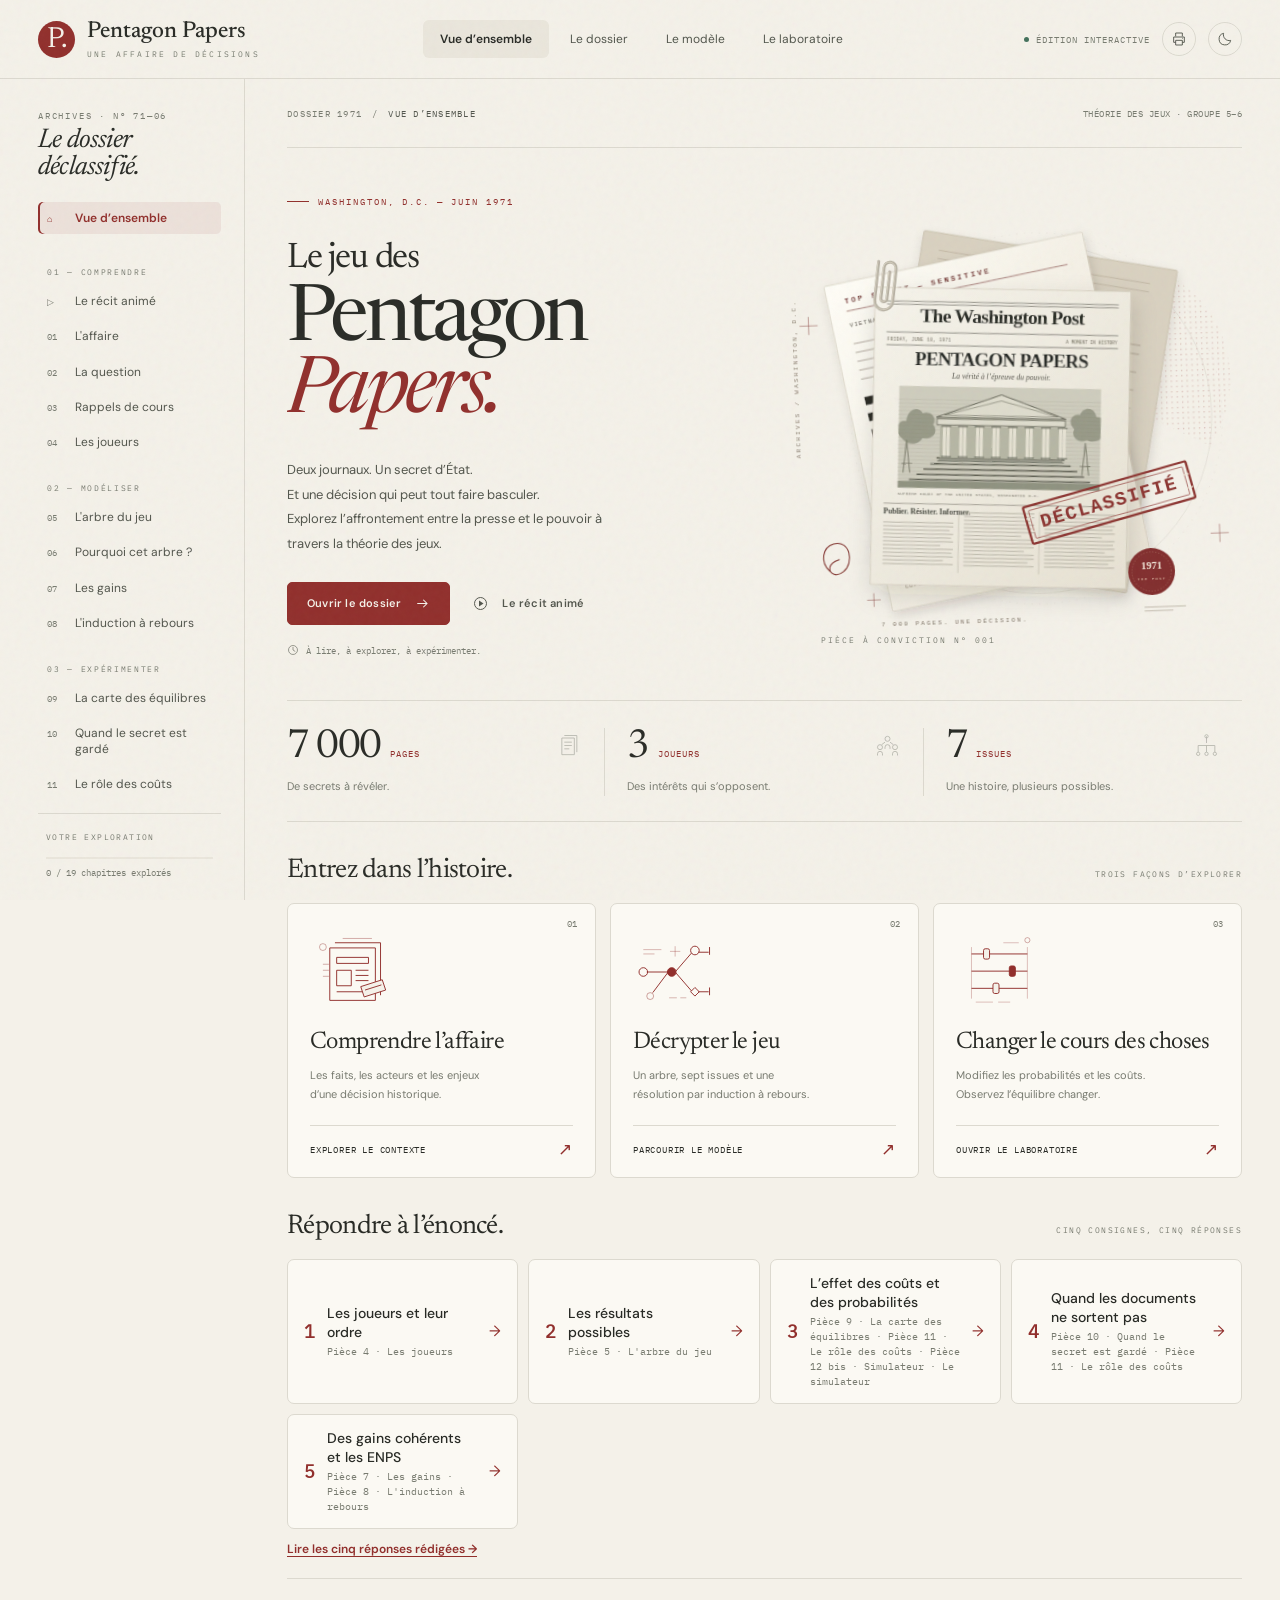
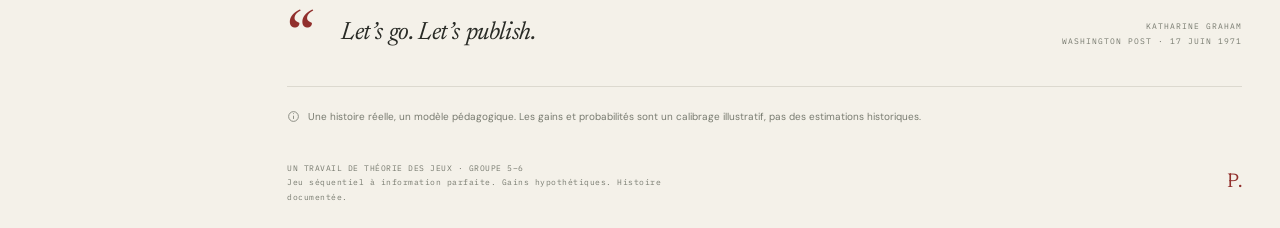
==== commit 310302d6: "Add a simulator chapter with every value, the path and the 1971 interval The new chapter lets the gr" ====
--- a/index.html
+++ b/index.html
@@ -855,6 +855,93 @@
 .course-tree .dt-outcome-title.dt-small{font-size:11.5px}
 .course-tree .dt-pending text{stroke:none}
 .course-tree .dt-pending{animation:dt-reveal .25s ease both}
+
+/* ====================== SIMULATEUR ====================== */
+.sim-presets{display:flex;flex-wrap:wrap;gap:8px}
+.sim-form{display:grid;grid-template-columns:repeat(auto-fit,minmax(min(100%,300px),1fr));gap:16px;margin:0}
+.sim-card{border:1px solid var(--rule);border-top:3px solid var(--c);border-radius:6px;background:var(--surface);padding:16px 18px 18px;display:grid;gap:12px;min-width:0;margin:0;align-content:start}
+.sim-card legend{font:600 13px var(--f-ui);color:var(--c);padding:0 6px;display:flex;align-items:center;gap:7px}
+.sim-card legend .dot{width:9px;height:9px;border-radius:50%;background:var(--c);display:inline-block}
+.sim-field{display:grid;grid-template-columns:1fr 110px;align-items:center;gap:10px;font:13px/1.4 var(--f-ui);color:var(--ink2)}
+.sim-field input[type=number]{width:100%;font:15px var(--f-display);padding:7px 9px;border:1px solid var(--rule);border-radius:4px;background:var(--bg);color:var(--ink);min-width:0}
+.sim-field input[type=number]:focus{border-color:var(--c,var(--stamp));outline:2px solid color-mix(in srgb,var(--c,var(--stamp)) 30%,transparent)}
+.sim-field input[aria-invalid=true]{border-color:var(--gov);background:color-mix(in srgb,var(--gov) 10%,var(--bg))}
+.sim-range{grid-template-columns:1fr}
+.sim-range>div{display:grid;grid-template-columns:1fr 84px 16px;gap:10px;align-items:center}
+.sim-range input[type=range]{width:100%;accent-color:var(--c,var(--stamp));min-width:0}
+.sim-range .unit{font:13px var(--f-display);color:var(--muted)}
+.sim-switch{display:grid;grid-template-columns:22px 1fr;gap:8px;align-items:start;font:13px/1.45 var(--f-ui);color:var(--ink);cursor:pointer;padding:9px 10px;border:1px dashed var(--rule);border-radius:5px;background:var(--bg)}
+.sim-switch input{width:18px;height:18px;margin:1px 0 0;accent-color:var(--c,var(--stamp))}
+.is-off{opacity:.45}
+.sim-hint{font:12px/1.5 var(--f-ui);color:var(--muted);margin:0}
+.sim-actions{display:flex;flex-wrap:wrap;align-items:center;gap:12px;grid-column:1/-1}
+.sim-actions .small{color:var(--gov)}
+.sim-verdict{display:grid;gap:4px;padding:18px 20px;border-radius:6px;border:2px solid var(--muted);background:var(--surface);font:15px/1.5 var(--f-ui)}
+.sim-verdict b{font:400 clamp(22px,2.6vw,30px)/1.2 var(--f-body);letter-spacing:-.4px}
+.sim-verdict.is-ok{border-color:var(--ok);background:color-mix(in srgb,var(--ok) 9%,var(--surface))}
+.sim-verdict.is-ok b{color:var(--ok)}
+.sim-verdict.is-ko{border-color:var(--gov);background:color-mix(in srgb,var(--gov) 7%,var(--surface))}
+.sim-verdict.is-ko b{color:var(--gov)}
+.sim-block{display:grid;gap:14px;border:1px solid var(--rule);border-radius:6px;background:var(--surface);padding:20px}
+.sim-block>.eyebrow{color:var(--stamp)}
+.sim-lead{font:14px/1.6 var(--f-ui);margin:0}
+.sim-path{list-style:none;margin:0;padding:0;display:grid;gap:0;counter-reset:step}
+.sim-path li{position:relative;padding:10px 0 14px 34px;border-left:2px solid var(--c,var(--ink));margin-left:10px}
+.sim-path li::before{content:'';position:absolute;left:-8px;top:13px;width:14px;height:14px;border-radius:50%;background:var(--c,var(--ink));box-shadow:0 0 0 3px var(--surface)}
+.sim-path li:not(:last-child)::after{content:'↓';position:absolute;left:-7px;bottom:-9px;font:12px var(--f-ui);color:var(--muted);background:var(--surface);line-height:1}
+.sim-path li.sim-step-leaf{border-left-color:transparent}
+.sim-path li.sim-step-leaf::before{border-radius:2px;background:var(--stamp)}
+.sim-step-head{display:flex;flex-wrap:wrap;align-items:baseline;gap:6px 10px;font:16px/1.35 var(--f-ui)}
+.sim-step-cmp{font:13px/1.55 var(--f-ui);color:var(--ink2);margin-top:3px}
+.sim-step-cmp .win{font-weight:700;color:var(--ink)}
+.sim-node{font:italic 14px var(--f-body);color:var(--muted)}
+.sim-ok{color:var(--ok);font:600 12px var(--f-ui)}
+.sim-ko{color:var(--gov);font:600 12px var(--f-ui)}
+.sim-muted{color:var(--muted);font:12px var(--f-ui)}
+.sim-leaf{display:grid;gap:8px;font:14px/1.55 var(--f-ui);padding:14px 16px;border-radius:5px;background:var(--bg)}
+.sim-leaf p{margin:0}
+.sim-probbar{display:flex;height:26px;border-radius:4px;overflow:hidden;border:1px solid var(--rule)}
+.sim-probbar>div{display:grid;place-items:center;color:#fff;font:600 12px var(--f-display);min-width:0;overflow:hidden;white-space:nowrap}
+.sim-verdicts{list-style:none;margin:0;padding:0;display:grid;gap:4px;font-size:13px}
+.sim-verdicts .sw,.sim-zone-legend .sw{display:inline-block;width:12px;height:12px;border-radius:3px;margin-right:7px;vertical-align:-1px}
+.sim-off summary{cursor:pointer;font:13px var(--f-ui);color:var(--ink2)}
+.sim-off .chips{margin-top:10px}
+.sim-conds{list-style:none;margin:0;padding:0;display:grid;gap:8px}
+.sim-conds li{display:grid;grid-template-columns:28px 1fr;gap:8px;padding:10px 12px;border-radius:5px;border:1px solid var(--rule);font:13.5px/1.55 var(--f-ui);background:var(--bg)}
+.sim-conds li.is-ok{border-color:color-mix(in srgb,var(--ok) 55%,var(--rule))}
+.sim-conds li.is-ko{border-color:color-mix(in srgb,var(--gov) 55%,var(--rule))}
+.sim-mark{font:700 18px var(--f-ui);line-height:1.2}
+.is-ok>.sim-mark{color:var(--ok)}.is-ko>.sim-mark{color:var(--gov)}
+.sim-intervals{display:grid;grid-template-columns:repeat(auto-fit,minmax(min(100%,300px),1fr));gap:14px}
+.sim-interval{display:grid;gap:8px;padding:14px 16px;border-radius:5px;border:1px solid var(--rule);background:var(--bg);align-content:start}
+.sim-int-title{font:600 13px/1.45 var(--f-ui)}
+.sim-int-value{font:400 clamp(26px,3vw,34px)/1.1 var(--f-body);color:var(--ok);letter-spacing:-.5px}
+.sim-int-value.is-empty{color:var(--gov)}
+.sim-int-why{font:13px/1.55 var(--f-ui);color:var(--ink2);margin:0}
+.sim-bar{position:relative;height:16px;border-radius:8px;background:var(--surface2);margin-top:4px}
+.sim-bar .seg{position:absolute;top:0;bottom:0;background:var(--ok);border-radius:8px;opacity:.85}
+.sim-bar .mk{position:absolute;top:-5px;width:4px;height:26px;margin-left:-2px;background:var(--stamp);border-radius:2px}
+.sim-bar-ticks{display:flex;justify-content:space-between;font:11px var(--f-display);color:var(--muted)}
+.sim-zone-wrap{display:grid;grid-template-columns:minmax(0,440px) 1fr;gap:20px;align-items:start}
+.sim-zone{display:grid;grid-template-columns:22px 1fr;grid-template-rows:1fr auto;gap:6px}
+.sim-zone canvas{width:100%;height:auto;aspect-ratio:1;border:1px solid var(--rule);border-radius:4px;cursor:crosshair;grid-column:2}
+.sim-zone-y{writing-mode:vertical-rl;transform:rotate(180deg);font:12px var(--f-ui);color:var(--muted);text-align:center;grid-row:1}
+.sim-zone-x{grid-column:2;font:12px var(--f-ui);color:var(--muted);text-align:center}
+.sim-zone-legend{display:grid;gap:8px;font:13px/1.55 var(--f-ui)}
+.sim-zone-legend p{margin:0}
+.sim-zone-legend .sw-ok{background:var(--ok);opacity:.8}.sim-zone-legend .sw-no{background:var(--surface2);border:1px solid var(--rule)}.sim-zone-legend .sw-pt{background:var(--stamp);border-radius:50%}
+.sim-zone-legend details summary{cursor:pointer;color:var(--ink2)}
+.sim-zone-legend details p{margin-top:6px}
+.sim-eq summary{cursor:pointer;list-style:none}
+.sim-eq summary::-webkit-details-marker{display:none}
+.sim-eq summary::after{content:' ▾';color:var(--muted)}
+.sim-eq #sim-eq{display:grid;gap:10px;font:13.5px/1.6 var(--f-ui);margin-top:12px}
+.sim-eq #sim-eq p{margin:0}
+.sim-table{border-collapse:collapse;font:13px var(--f-ui);min-width:100%}
+.sim-table th,.sim-table td{padding:6px 10px;border-bottom:1px solid var(--rule);text-align:left;white-space:nowrap}
+.sim-table thead th{font:600 11px var(--f-ui);color:var(--muted);text-transform:uppercase;letter-spacing:.4px}
+@media(max-width:700px){.sim-zone-wrap{grid-template-columns:1fr}.sim-field{grid-template-columns:1fr 92px}.sim-block{padding:16px}}
+@media print{.sim-presets,.sim-actions{display:none}}
 </style>
 </head><body>
 <a class="skip-link" href="#app-main">Aller au contenu</a>
@@ -1177,8 +1264,9 @@
         <h3>Trois distinctions qui évitent les confusions</h3>
         <p><strong>Action et stratégie.</strong> Une action est un choix à un nœud. Une stratégie est un plan complet. Le Post décide à deux nœuds (après la poursuite du Times, et si le Times se tait) : il a donc 2 × 2 = <strong>4 stratégies</strong>. Nixon décide à trois nœuds : 2 × 2 × 2 = <strong>8 stratégies</strong>. Le Times en a 2. Il existe donc 2 × 4 × 8 = 64 profils de stratégies. Une stratégie précise aussi ce que le joueur ferait à un nœud qui n’est jamais atteint.</p>
         <p><strong>Information complète et parfaite.</strong> Les joueurs connaissent les règles, les gains et les probabilités ; lorsqu’ils décident, ils connaissent aussi l’histoire déjà réalisée. Chaque ensemble d’information contient un seul nœud. L’incertitude porte seulement sur les verdicts des juges, qui ne sont pas des joueurs : elle est traitée par des gains espérés dans les feuilles.</p>
-        <p><strong>Séquentiel et répété.</strong> Nixon intervient jusqu’à deux fois dans une même affaire : cela ne transforme pas le modèle en jeu répété. Dans le chapitre B3, un même jeu de période recommence et les joueurs tiennent compte des gains futurs.</p>
-        <p class="course-ref">Cours fourni : S6, diapositives 7, 15–18 et 36–39 ; S8 — B3. Jeux répétés, diapositives 3–5.</p>
+        <p><strong>Information complète ou incomplète.</strong> Dans le chapitre sur les jeux bayésiens, l’information est <em>incomplète</em> quand un joueur ne connaît pas la fonction de gains d’un autre joueur, c’est-à-dire son <em>type</em> ; il raisonne alors avec une croyance sur ce type. Ce n’est pas notre cas : chacun connaît les gains des trois joueurs et les mêmes probabilités <span class="m">q</span> et <span class="m">p</span>, et personne n’a d’information privée. Le hasard des verdicts est un risque commun, pas un type caché. Le tableau récapitulatif du cours range donc notre jeu dans la case « séquentiel, sans incertitude sur les types », dont le concept de solution est l’ENPS.</p>
+        <p><strong>Séquentiel et répété.</strong> Nixon intervient jusqu’à deux fois dans une même affaire : cela ne transforme pas le modèle en jeu répété. Dans le chapitre B3, un même jeu <em>simultané</em> recommence à chaque période, les joueurs observent les choix passés et additionnent les gains des périodes avec un facteur d’actualisation <span class="m">δ</span>. Ici, il y a une seule affaire et les gains ne tombent qu’une fois, à la feuille.</p>
+        <p class="course-ref">Cours fourni : S6, diapositives 7, 15–18 et 36–39 ; S8, « B3. Jeux répétés », diapositives 4–5 ; « Jeux bayésiens », diapositives 2, 16 et 22.</p>
       </div>
       <details class="course-definitions"><summary>Retrouver les huit définitions essentielles</summary><div class="grid2" id="concepts"></div></details>
       <figure>
@@ -1400,7 +1488,8 @@
           <li><b>Un sous-jeu garde les gains du jeu entier.</b> Pour que l’ENPS ait un sens, une même situation doit recevoir le même gain dans tous les sous-jeux : d’où une seule équation par joueur, appliquée partout. <span class="course-ref-inline">S6, diapositives 10–13</span></li>
           <li><b>Les gains servent aussi hors du chemin.</b> Les feuilles O2, O3 et O5 à O7 ne sont jamais atteintes en 1971, mais elles décident de l’équilibre : une menace se juge à ce qu’elle rapporterait si on devait l’exécuter. <span class="course-ref-inline">S6, diapositives 3–6 (jeu de l’entrée)</span></li>
         </ol>
-        <p><b>Notre ajout.</b> Les verdicts des juges sont incertains : une feuille avec procès vaut la <b>moyenne</b> des gains de ses verdicts possibles, pondérée par leurs probabilités (gain espéré). Cela suppose que nos points d’utilité mesurent aussi l’intensité des préférences, et pas seulement leur ordre.</p>
+        <p><b>Les verdicts incertains : la même technique que dans le cours.</b> Une feuille avec procès vaut la <b>moyenne</b> des gains de ses verdicts possibles, pondérée par leurs probabilités (gain espéré). Le cours fait exactement ce calcul dans le chapitre sur les jeux bayésiens : un joueur qui ne sait pas quel cas se réalisera pèse chaque gain par sa probabilité (par exemple 2 × 0,5 + 0 × 0,5 dans la bataille des sexes bayésienne), et l’arbre du cours représente ce tirage par un coup de la <b>Nature</b>, qui n’est pas un joueur. Nos juges jouent ce rôle de Nature. Nous n’avons pas dessiné leur nœud : comme la Nature n’a ni gains ni choix, réduire son nœud revient à écrire le gain espéré dans la feuille, ce que nous faisons directement. <span class="course-ref-inline">Jeux bayésiens, diapositives 11, 14 et 33</span></p>
+        <p>Deux différences avec le cours, à dire dans le rapport : chez nous la Nature tire un <em>verdict</em> à la fin du jeu, connu de personne à l’avance, alors que dans un jeu bayésien elle tire au début le <em>type</em> d’un joueur, que celui-ci est seul à connaître. Et l’usage d’une moyenne suppose que nos points d’utilité mesurent l’intensité des préférences, pas seulement leur ordre.</p>
       </div>
       <details class="latex-code"><summary>Le code LaTeX des équations, à copier dans votre rapport</summary><div class="latex-tools"><button type="button" class="btn sm ghost" id="copy-latex">Copier le code</button></div><pre><code id="latex-source">% Part des documents qui finit par être publique
 \[ \sigma=\begin{cases}1 &amp; \text{si tout sort,}\\ \theta &amp; \text{si une censure est maintenue,}\\ 0 &amp; \text{si rien ne sort.}\end{cases} \]
@@ -1534,6 +1623,89 @@
       <figure id="strips2" style="gap:22px"></figure>
     </section>
 
+    <section class="piece" id="simulateur" data-toc="Le simulateur">
+      <div class="piece-head"><div class="eyebrow">Pièce 12 bis · Simulateur</div><h2>Choisissez toutes les valeurs, suivez le chemin de l’arbre</h2></div>
+      <div class="prose"><p>Entrez vos propres valeurs : bénéfices, frais de procès et sanctions des deux journaux, dommage et coûts de Nixon, probabilités des deux tribunaux. Vous pouvez aussi activer ou non la part déjà publiée avant une censure (<span class="m">θ</span>) et le bonus de Nixon quand le secret est gardé (<span class="m">R</span>). L’arbre, le chemin d’équilibre et l’intervalle de probabilités du scénario de 1971 se recalculent à chaque modification.</p></div>
+
+      <div class="sim-presets" id="sim-presets" aria-label="Valeurs prêtes à l’emploi"></div>
+
+      <form class="sim-form" id="sim-form" autocomplete="off" onsubmit="return false">
+        <fieldset class="sim-card" style="--c:var(--nyt)">
+          <legend><span class="dot"></span>New York Times · journal 1</legend>
+          <label class="sim-field"><span>Bénéfice s’il publie tout (<span class="m">B<sub>T</sub></span>)</span><input type="number" inputmode="decimal" step="any" min="0" data-k="B_T"></label>
+          <label class="sim-field"><span>Coût de son procès (<span class="m">c<sub>T</sub></span>)</span><input type="number" inputmode="decimal" step="any" min="0" data-k="c_T"></label>
+          <label class="sim-field"><span>Sanction s’il perd (<span class="m">S<sub>T</sub></span>)</span><input type="number" inputmode="decimal" step="any" min="0" data-k="S_T"></label>
+        </fieldset>
+        <fieldset class="sim-card" style="--c:var(--wp)">
+          <legend><span class="dot"></span>Washington Post · journal 2</legend>
+          <label class="sim-field"><span>Bénéfice s’il publie tout (<span class="m">B<sub>W</sub></span>)</span><input type="number" inputmode="decimal" step="any" min="0" data-k="B_W"></label>
+          <label class="sim-field"><span>Coût de son procès (<span class="m">c<sub>W</sub></span>)</span><input type="number" inputmode="decimal" step="any" min="0" data-k="c_W"></label>
+          <label class="sim-field"><span>Sanction s’il perd (<span class="m">S<sub>W</sub></span>)</span><input type="number" inputmode="decimal" step="any" min="0" data-k="S_W"></label>
+        </fieldset>
+        <fieldset class="sim-card" style="--c:var(--gov)">
+          <legend><span class="dot"></span>Administration Nixon</legend>
+          <label class="sim-field"><span>Dommage si tout sort (<span class="m">D</span>)</span><input type="number" inputmode="decimal" step="any" min="0" data-k="D"></label>
+          <label class="sim-field"><span>Coût d’un procès contre le Times (<span class="m">k<sub>T</sub></span>)</span><input type="number" inputmode="decimal" step="any" min="0" data-k="k_T"></label>
+          <label class="sim-field"><span>Coût d’un procès contre le Post (<span class="m">k<sub>W</sub></span>)</span><input type="number" inputmode="decimal" step="any" min="0" data-k="k_W"></label>
+          <label class="sim-switch"><input type="checkbox" data-flag="rOn"><span>Nixon gagne un bonus quand le secret est gardé (sa meilleure situation : personne ne publie)</span></label>
+          <label class="sim-field" data-needs="rOn"><span>Bonus si rien ne sort (<span class="m">R</span>)</span><input type="number" inputmode="decimal" step="any" min="0" data-k="R"></label>
+        </fieldset>
+        <fieldset class="sim-card" style="--c:var(--nat)">
+          <legend><span class="dot"></span>Juges · pas des joueurs</legend>
+          <div class="sim-field sim-range"><label for="sim-q">Tribunal 1, juge local : chance de refuser la censure (<span class="m">q</span>)</label><div><input type="range" id="sim-q" min="0" max="100" step="0.5" data-k="q" data-pct><input type="number" inputmode="decimal" step="any" min="0" max="100" data-k="q" data-pct aria-label="q en pourcentage"><span class="unit">%</span></div></div>
+          <div class="sim-field sim-range"><label for="sim-p">Tribunal 2, Cour suprême : chance de donner raison aux journaux (<span class="m">p</span>)</label><div><input type="range" id="sim-p" min="0" max="100" step="0.5" data-k="p" data-pct><input type="number" inputmode="decimal" step="any" min="0" max="100" data-k="p" data-pct aria-label="p en pourcentage"><span class="unit">%</span></div></div>
+          <p class="sim-hint">La Cour suprême n’est saisie que si les deux journaux sont poursuivis.</p>
+        </fieldset>
+        <fieldset class="sim-card" style="--c:var(--ink2)">
+          <legend><span class="dot"></span>Part publiée avant une censure</legend>
+          <label class="sim-switch"><input type="checkbox" data-flag="thOn"><span>Tenir compte de <span class="m">θ</span> : les premiers articles restent publiés même si la censure tient</span></label>
+          <div class="sim-field sim-range" data-needs="thOn"><label for="sim-th">Part déjà publiée (<span class="m">θ</span>)</label><div><input type="range" id="sim-th" min="0" max="100" step="1" data-k="th" data-pct><input type="number" inputmode="decimal" step="any" min="0" max="100" data-k="th" data-pct aria-label="θ en pourcentage"><span class="unit">%</span></div></div>
+          <p class="sim-hint">Case décochée : une censure maintenue veut dire que rien ne sort (<span class="m">θ</span> = 0).</p>
+        </fieldset>
+        <div class="sim-actions"><button type="button" class="btn sm ghost" id="sim-reset">Revenir aux valeurs de référence</button><span class="small ui" id="sim-saved"></span></div>
+      </form>
+
+      <div class="sim-verdict" id="sim-verdict" role="status" aria-live="polite"></div>
+
+      <div class="sim-block">
+        <div class="eyebrow">La direction prise par l’arbre</div>
+        <ol class="sim-path" id="sim-path"></ol>
+        <div class="sim-leaf" id="sim-leaf"></div>
+        <details class="sim-off"><summary>Ce que chacun ferait ailleurs dans l’arbre (stratégies complètes)</summary><div class="chips" id="sim-strat"></div></details>
+      </div>
+
+      <figure><div class="tree-wrap"><svg id="sim-tree" viewBox="0 0 1100 900" role="img" aria-label="Arbre du jeu avec le chemin d’équilibre pour vos valeurs"></svg></div><figcaption>Surligné : le chemin suivi. Traits épais : choix retenus à chaque nœud. Pointillés et × : choix écartés. ★ : feuille atteinte.</figcaption></figure>
+
+      <div class="sim-block">
+        <div class="eyebrow">Le scénario de 1971 : pour quelles probabilités ?</div>
+        <p class="sim-lead">Le Times publie, Nixon le poursuit, le Post publie à son tour, Nixon le poursuit aussi (feuille O1). Il faut que les quatre choix aillent dans ce sens. Chaque ligne suppose que les autres joueurs font comme en 1971 : elle dit si ce joueur suivrait l’histoire à son tour.</p>
+        <ul class="sim-conds" id="sim-conds"></ul>
+        <div class="sim-intervals">
+          <div class="sim-interval" id="sim-int-p"></div>
+          <div class="sim-interval" id="sim-int-q"></div>
+        </div>
+        <div class="sim-zone-wrap">
+          <div class="sim-zone">
+            <div class="sim-zone-y"><b>p</b> · tribunal 2 →</div>
+            <canvas id="sim-zone" width="440" height="440" aria-label="Zone des probabilités où le scénario de 1971 se réalise"></canvas>
+            <div class="sim-zone-x"><b>q</b> · tribunal 1 →</div>
+          </div>
+          <div class="sim-zone-legend">
+            <p><span class="sw sw-ok"></span> zone où le scénario de 1971 se réalise, les autres valeurs restant les vôtres</p>
+            <p><span class="sw sw-no"></span> un autre chemin est suivi</p>
+            <p><span class="sw sw-pt"></span> vos probabilités ; les traits épais montrent les deux intervalles ci-dessus</p>
+            <details><summary>Les formules des bornes</summary><div id="sim-formulas"></div></details>
+          </div>
+        </div>
+      </div>
+
+      <details class="sim-block sim-eq" open>
+        <summary class="eyebrow">Les équations utilisées, avec vos valeurs</summary>
+        <div id="sim-eq"></div>
+      </details>
+    </section>
+
+
     <!-- ÉNONCÉ -->
     <section class="piece" id="enonce" data-toc="Réponses à l'énoncé">
       <div class="piece-head"><div class="eyebrow">Pièce 13</div><h2>Réponses à l'énoncé, point par point</h2></div>
@@ -1551,10 +1723,11 @@
       <div class="piece-head"><div class="eyebrow">Pièce 14</div><h2>Limites et pistes</h2></div>
       <div class="grid2">
         <div class="card"><h3>Des croyances communes</h3><div class="k">Tous les joueurs partagent les mêmes <span class="m">q</span> et <span class="m">p</span>. Si le Post était plus optimiste que Nixon sur la Cour suprême, les deux conditions (Post : <span class="m">p</span> ≥ 60,2 % ; Nixon : <span class="m">p</span> &lt; 85,7 %) pourraient être remplies plus facilement.</div></div>
+        <div class="card"><h3>Des gains connus de tous</h3><div class="k">Notre jeu est à information complète. En réalité, Nixon ne savait pas jusqu’où le Post était prêt à aller, juste avant son entrée en bourse. Le cours traite ce cas avec un <b>jeu bayésien</b> : le Post aurait deux <em>types</em>, « audacieux » (il publie en relais) avec la probabilité <span class="m">λ</span> et « prudent » (il se tait) avec 1 − <span class="m">λ</span>, et Nixon comparerait des gains espérés sur ces types. Avec nos valeurs, poursuivre le Times lui rapporterait <span class="m">λ</span> × (−189,7) + (1 − <span class="m">λ</span>) × (−112) = −112 − 77,7 <span class="m">λ</span>, toujours mieux que −200 : sa décision ne changerait pas. Nous n’avons donc pas besoin de cette extension pour répondre à l’énoncé.</div></div>
         <div class="card"><h3>Des juges réduits au hasard</h3><div class="k">En réalité, le juge Gurfein a d'abord suspendu la publication (15 juin), puis refusé l'injonction demandée par le gouvernement (19 juin), et la cour d'appel a maintenu la suspension. Le procès du Post a connu les mêmes allers-retours. Notre modèle résume ces étapes en un tirage par tribunal.</div></div>
         <div class="card"><h3>La Cour suprême et le journal seul</h3><div class="k">Nous supposons que la Cour n'est saisie en urgence que si deux journaux sont poursuivis. Si elle tranchait aussi l'affaire d'un journal seul, le Post oserait publier seul (gain espéré 40,3) : le secret ne tiendrait plus si le Times renonçait. Le chemin d'équilibre de 1971, lui, resterait le même.</div></div>
         <div class="card"><h3>D'autres journaux</h3><div class="k">Ellsberg a aussi transmis les documents à d'autres titres, dont le Boston Globe. Chaque nouveau journal rend la censure plus coûteuse : une extension naturelle ajoute des « Post » successifs. Si les journaux décidaient sans s'observer, le jeu deviendrait en partie simultané (S5).</div></div>
-        <div class="card"><h3>Une seule affaire, pas un jeu répété</h3><div class="k">Presse et pouvoir se retrouvent d'une affaire à l'autre (Watergate commence un an plus tard). Une réputation de fermeté, ou de recul, compterait alors pour les fuites futures : c'est le terrain des jeux répétés (B3), que nous ne modélisons pas.</div></div>
+        <div class="card"><h3>Une seule affaire, pas un jeu répété</h3><div class="k">Presse et pouvoir se retrouvent d'une affaire à l'autre (Watergate commence un an plus tard). Une réputation de fermeté, ou de recul, compterait alors pour les fuites futures : c'est le terrain des jeux répétés (B3), que nous ne modélisons pas. Le cours donne deux repères. Si l'affaire se répétait un nombre <em>fini et connu</em> de fois, le résultat serait le même à chaque fois : comme le jeu d'une période a un seul équilibre, on remonte depuis la dernière période et rien ne change (théorème de la diapositive 8). Avec un horizon <em>infini</em>, une menace non crédible dans une seule affaire peut le devenir : dans le scénario où poursuivre le Post coûte 10 points de trop à Nixon (−220 contre −210), il poursuivrait quand même si sa fermeté lui faisait gagner <span class="m">G</span> à chaque affaire future et si 10 ≤ <span class="m">δ G</span> / (1 − <span class="m">δ</span>), donc s'il est assez patient (diapositives 10 à 15).</div></div>
         <div class="card"><h3>Des gains hypothétiques</h3><div class="k">Les valeurs (100, 120, 200…) sont des hypothèses de modélisation. Ce qui compte, ce sont les conditions générales : le laboratoire montre quelles conclusions résistent quand on les change.</div></div>
       </div>
       <div class="note"><strong>Ce qu'il faut retenir.</strong> La liberté de la presse dépend aussi du prix que le pouvoir est prêt à payer pour la faire taire : quand les procès lui coûtent cher, sa menace perd sa crédibilité. Et un journal ose davantage quand un autre a ouvert la voie.</div>
@@ -1574,7 +1747,7 @@
 
     <section class="piece" id="sources" data-toc="Sources">
       <div class="piece-head"><div class="eyebrow">Annexe</div><h2>Sources</h2></div>
-      <div class="course-note"><h3>Le cours utilisé pour cette édition</h3><div class="theory-source-list"><p><strong>Benoit Decerf · ECGEB366 · S6, « B2. Jeux séquentiels ».</strong><br>Diapositives 3–6 : jeu de l’entrée et menace non crédible ; 7–13 : information, forme étendue, sous-jeux et ENPS ; 14–18 : action, stratégie et résultat ; 21–24 : réduction progressive de l’arbre ; 36–39 : ensembles d’information.</p><p><strong>S5, « Jeux simultanés ».</strong><br>Information complète et distinction des décisions simultanées (diapositive 10). Le concept de Nash fournit le point de départ, que la perfection en sous-jeux précise.</p><p><strong>S8, « B3. Jeux répétés ».</strong><br>Répétition d’un jeu entre périodes, stratégies conditionnelles à l’histoire et crédibilité des punitions (diapositives 3–9). Deux procès successifs ne suffisent pas à faire de notre modèle un jeu répété.</p></div><p class="small ui">Explications adaptées des PDF fournis. Les gains des Pentagon Papers et les probabilités des verdicts constituent notre application pédagogique ; ils ne sont pas des estimations issues du cours.</p><p class="course-ref"><a href="https://strategies-economiques.vercel.app/strategies/theorie/jeux-sequentiels" target="_blank" rel="noopener">Retrouver la page du cours sur les jeux séquentiels ↗</a></p></div>
+      <div class="course-note"><h3>Le cours utilisé pour cette édition</h3><div class="theory-source-list"><p><strong>Benoit Decerf · ECGEB366 · S6, « B2. Jeux séquentiels ».</strong><br>Diapositives 3–6 : jeu de l’entrée et menace non crédible ; 7–13 : information, forme étendue, sous-jeux et ENPS ; 14–18 : action, stratégie et résultat ; 21–24 : réduction progressive de l’arbre ; 36–39 : ensembles d’information.</p><p><strong>S5, « Jeux simultanés ».</strong><br>Information complète et distinction des décisions simultanées (diapositive 10). Le concept de Nash fournit le point de départ, que la perfection en sous-jeux précise.</p><p><strong>S8, « B3. Jeux répétés ».</strong><br>Diapositives 4–5 : cadre (un jeu simultané répété, gains actualisés par <span class="m">δ</span>) ; 6–9 : horizon fini et théorème (un seul équilibre par période, donc le même équilibre à chaque période) ; 10–15 : horizon infini, stratégie de punition et condition sur <span class="m">δ</span>. Deux procès successifs ne suffisent pas à faire de notre modèle un jeu répété : ce chapitre sert seulement à discuter les limites.</p><p><strong>« Jeux à information incomplète. Équilibre de Nash bayésien ».</strong><br>Diapositives 2 et 16 : information incomplète, type et croyance ; 11, 14 et 33 : gain espéré et coup de la Nature dans l’arbre ; 22 : tableau des concepts de solution (séquentiel sans incertitude sur les types : ENPS). Notre jeu reste à information complète ; ce chapitre justifie le calcul des gains espérés et situe le modèle.</p></div><p class="small ui">Explications adaptées des PDF fournis. Les gains des Pentagon Papers et les probabilités des verdicts constituent notre application pédagogique ; ils ne sont pas des estimations issues du cours.</p><p class="course-ref"><a href="https://strategies-economiques.vercel.app/strategies/theorie/jeux-sequentiels" target="_blank" rel="noopener">Retrouver la page du cours sur les jeux séquentiels ↗</a></p></div>
       <div class="src">
         <a href="https://nixonlibrary.gov/news/50th-anniversary-release-pentagon-papers" target="_blank" rel="noopener">Richard Nixon Presidential Library : 50e anniversaire de la publication des Pentagon Papers</a>
         <a href="https://firstamendment.mtsu.edu/?p=6448" target="_blank" rel="noopener">Free Speech Center (MTSU) : New York Times Co. v. United States (1971)</a>
@@ -1595,6 +1768,24 @@
 
 <script>var temml=function(){"use strict";class e{constructor(t,r){let n,s=" "+t;const o=r&&r.loc;if(o&&o.start<=o.end){const e=o.lexer.input;n=o.start;const t=o.end;n===e.length?s+=" at end of input: ":s+=" at position "+(n+1)+": \n";const r=e.slice(n,t).replace(/[^]/g,"$&̲");let a,l;a=n>15?"…"+e.slice(n-15,n):e.slice(0,n),l=t+15<e.length?e.slice(t,t+15)+"…":e.slice(t),s+=a+r+l}const a=new Error(s);return a.name="ParseError",a.__proto__=e.prototype,a.position=n,a}}e.prototype.__proto__=Error.prototype;const t=function(e,t,r){if(!Object.prototype.hasOwnProperty.call(e,t))return r;const n=e[t];return void 0===n?r:n},r=/([A-Z])/g,n=function(e){return e.replace(r,"-$1").toLowerCase()},s={"&":"&amp;",">":"&gt;","<":"&lt;",'"':"&quot;","'":"&#x27;"},o=/[&><"']/g;function a(e){return String(e).replace(o,e=>s[e])}const l=function(e){return"ordgroup"===e.type||"color"===e.type?1===e.body.length?l(e.body[0]):e:"font"===e.type?l(e.body):e},i=function(e){const t=l(e);return"mathord"===t.type||"textord"===t.type||"atom"===t.type},c=function(e){return+e.toFixed(4)},m="acegıȷmnopqrsuvwxyzαγεηικμνοπρςστυχωϕ𝐚𝐜𝐞𝐠𝐦𝐧𝐨𝐩𝐪𝐫𝐬𝐮𝐯𝐰𝐱𝐲𝐳",p=["__proto__","prototype","constructor"];class u{constructor(e){e=e||{},this.displayMode=t(e,"displayMode",!1),this.annotate=t(e,"annotate",!1),this.leqno=t(e,"leqno",!1),this.throwOnError=t(e,"throwOnError",!1),this.errorColor=t(e,"errorColor","#b22222"),this.macros=(e=>{if(null==e||"object"!=typeof e)return Object.create(null);for(const t of p)Object.prototype.hasOwnProperty.call(e,t)&&delete e[t];return Object.setPrototypeOf(e,null)})(Object.prototype.hasOwnProperty.call(e,"macros")?e.macros:void 0),this.wrap=t(e,"wrap","none"),this.xml=t(e,"xml",!1),this.colorIsTextColor=t(e,"colorIsTextColor",!1),this.strict=t(e,"strict",!1),this.trust=t(e,"trust",!1);const r=Object.prototype.hasOwnProperty.call(e,"maxSize")?e.maxSize:void 0;this.maxSize=void 0===r?[1/0,1/0]:Array.isArray(r)?r:[1/0,1/0],this.maxExpand=Math.max(0,t(e,"maxExpand",1e3)),this.wrapDelimiterPairs=!0}isTrusted(e){if(e.url&&!e.protocol){const t=function(e){const t=/^[\x00-\x20]*([^\\/#?]*?)(:|&#0*58|&#x0*3a|&colon)/i.exec(e);return t?":"!==t[2]?null:/^[a-zA-Z][a-zA-Z0-9+\-.]*$/.test(t[1])?t[1].toLowerCase():null:"_relative"}(e.url);if(null==t)return!1;e.protocol=t}const t="function"==typeof this.trust?this.trust(e):this.trust;return Boolean(t)}}const d={},h={};function g({type:e,names:t,props:r,handler:n,mathmlBuilder:s}){const o={type:e,numArgs:r.numArgs,argTypes:r.argTypes,allowedInArgument:!!r.allowedInArgument,allowedInText:!!r.allowedInText,allowedInMath:void 0===r.allowedInMath||r.allowedInMath,numOptionalArgs:r.numOptionalArgs||0,infix:!!r.infix,primitive:!!r.primitive,handler:n};for(let e=0;e<t.length;++e)d[t[e]]=o;e&&s&&(h[e]=s)}function f({type:e,mathmlBuilder:t}){g({type:e,names:[],props:{numArgs:0},handler(){throw new Error("Should never be called.")},mathmlBuilder:t})}const b=function(e){return"ordgroup"===e.type&&1===e.body.length?e.body[0]:e},y=function(e){return"ordgroup"===e.type?e.body:[e]};class w{constructor(e){this.children=e,this.classes=[],this.style={}}hasClass(e){return this.classes.includes(e)}toNode(){const e=document.createDocumentFragment();for(let t=0;t<this.children.length;t++)e.appendChild(this.children[t].toNode());return e}toMarkup(){let e="";for(let t=0;t<this.children.length;t++)e+=this.children[t].toMarkup();return e}toText(){return this.children.map(e=>e.toText()).join("")}}const x=function(e){return e.filter(e=>e).join(" ")},k=function(e,t){this.classes=e||[],this.attributes={},this.style=t||{}},v=function(e){const t=document.createElement(e);t.className=x(this.classes);for(const e in this.style)Object.prototype.hasOwnProperty.call(this.style,e)&&(t.style[e]=this.style[e]);for(const e in this.attributes)Object.prototype.hasOwnProperty.call(this.attributes,e)&&t.setAttribute(e,this.attributes[e]);for(let e=0;e<this.children.length;e++)t.appendChild(this.children[e].toNode());return t},A=function(e){let t=`<${e}`;this.classes.length&&(t+=` class="${a(x(this.classes))}"`);let r="";for(const e in this.style)Object.prototype.hasOwnProperty.call(this.style,e)&&(r+=`${n(e)}:${this.style[e]};`);r&&(t+=` style="${r}"`);for(const e in this.attributes)Object.prototype.hasOwnProperty.call(this.attributes,e)&&(t+=` ${e}="${a(this.attributes[e])}"`);t+=">";for(let e=0;e<this.children.length;e++)t+=this.children[e].toMarkup();return t+=`</${e}>`,t};class T{constructor(e,t,r){k.call(this,e,r),this.children=t||[]}setAttribute(e,t){this.attributes[e]=t}toNode(){return v.call(this,"span")}toMarkup(){return A.call(this,"span")}}let S=class{constructor(e){this.text=e}toNode(){return document.createTextNode(this.text)}toMarkup(){return a(this.text)}};class O{constructor(e,t,r){this.href=e,this.classes=t,this.children=r||[]}toNode(){const e=document.createElement("a");e.setAttribute("href",this.href),this.classes.length>0&&(e.className=x(this.classes));for(let t=0;t<this.children.length;t++)e.appendChild(this.children[t].toNode());return e}toMarkup(){let e=`<a href='${a(this.href)}'`;this.classes.length>0&&(e+=` class="${a(x(this.classes))}"`),e+=">";for(let t=0;t<this.children.length;t++)e+=this.children[t].toMarkup();return e+="</a>",e}}class q{constructor(e,t,r){this.alt=t,this.src=e,this.classes=["mord"],this.style=r}hasClass(e){return this.classes.includes(e)}toNode(){const e=document.createElement("img");e.src=this.src,e.alt=this.alt,e.className="mord";for(const t in this.style)Object.prototype.hasOwnProperty.call(this.style,t)&&(e.style[t]=this.style[t]);return e}toMarkup(){let e=`<img src='${this.src}' alt='${this.alt}'`,t="";for(const e in this.style)Object.prototype.hasOwnProperty.call(this.style,e)&&(t+=`${n(e)}:${this.style[e]};`);return t&&(e+=` style="${a(t)}"`),e+=">",e}}function B(e){return new w(e)}class C{constructor(e,t,r,n){this.type=e,this.attributes={},this.children=t||[],this.classes=r||[],this.style=n||{},this.label=""}setAttribute(e,t){this.attributes[e]=t}getAttribute(e){return this.attributes[e]}setLabel(e){this.label=e}toNode(){const e=document.createElementNS("http://www.w3.org/1998/Math/MathML",this.type);for(const t in this.attributes)Object.prototype.hasOwnProperty.call(this.attributes,t)&&e.setAttribute(t,this.attributes[t]);this.classes.length>0&&(e.className=x(this.classes));for(const t in this.style)Object.prototype.hasOwnProperty.call(this.style,t)&&(e.style[t]=this.style[t]);for(let t=0;t<this.children.length;t++)e.appendChild(this.children[t].toNode());return e}toMarkup(){let e="<"+this.type;for(const t in this.attributes)Object.prototype.hasOwnProperty.call(this.attributes,t)&&(e+=" "+t+'="',e+=a(this.attributes[t]),e+='"');this.classes.length>0&&(e+=` class="${a(x(this.classes))}"`);let t="";for(const e in this.style)Object.prototype.hasOwnProperty.call(this.style,e)&&(t+=`${n(e)}:${this.style[e]};`);t&&(e+=` style="${t}"`),e+=">";for(let t=0;t<this.children.length;t++)e+=this.children[t].toMarkup();return e+="</"+this.type+">",e}toText(){return this.children.map(e=>e.toText()).join("")}}class N{constructor(e){this.text=e}toNode(){return document.createTextNode(this.text)}toMarkup(){return a(this.toText())}toText(){return this.text}}const z=e=>{let t;return 1===e.length&&"mrow"===e[0].type?(t=e.pop(),t.type="mstyle"):t=new C("mstyle",e),t},$=e=>{let t=0;if(e.body&&Array.isArray(e.body))for(const r of e.body)t+=$(r);else if(e.body)t+=$(e.body);else if("supsub"===e.type)t+=$(e.base),e.sub&&(t+=.7*$(e.sub)),e.sup&&(t+=.7*$(e.sup));else if("mathord"===e.type||"textord"===e.type)for(const r of e.text.split("")){const e=r.codePointAt(0);t+=96<e&&e<123||944<e&&e<970?.56:47<e&&e<58?.5:.92}else t+=1;return t},E={widehat:"ˆ",widecheck:"ˇ",widetilde:"~",wideparen:"⏜",utilde:"~",overleftarrow:"←",underleftarrow:"←",xleftarrow:"←",overrightarrow:"→",underrightarrow:"→",xrightarrow:"→",underbrace:"⏟",overbrace:"⏞",overbracket:"⎴",underbracket:"⎵",overgroup:"⏠",overparen:"⏜",undergroup:"⏡",underparen:"⏝",overleftrightarrow:"↔",underleftrightarrow:"↔",xleftrightarrow:"↔",Overrightarrow:"⇒",xRightarrow:"⇒",overleftharpoon:"↼",xleftharpoonup:"↼",overrightharpoon:"⇀",xrightharpoonup:"⇀",xLeftarrow:"⇐",xLeftrightarrow:"⇔",xhookleftarrow:"↩",xhookrightarrow:"↪",xmapsto:"↦",xrightharpoondown:"⇁",xleftharpoondown:"↽",xtwoheadleftarrow:"↞",xtwoheadrightarrow:"↠",xlongequal:"=",xrightleftarrows:"⇄",xtofrom:"⇄",xleftrightharpoons:"⇋",xrightleftharpoons:"⇌",yields:"→",yieldsLeft:"←",mesomerism:"↔",longrightharpoonup:"⇀",longleftharpoondown:"↽",eqrightharpoonup:"⇀",eqleftharpoondown:"↽","\\cdrightarrow":"→","\\cdleftarrow":"←","\\cdlongequal":"=",yieldsLeftRight:"⇄",chemequilibrium:"⇌"},I=function(e){const t=new N(E[e.slice(1)]),r=new C("mo",[t]);return r.setAttribute("stretchy","true"),r},L=["\\widehat","\\widecheck"],F=e=>{const t=I(e.label);if(e.label.indexOf("tilde")>-1){const r=$(e.base);1<r&&r<1.6?t.classes.push("tml-tilde-2"):1.6<=r&&r<2.5?t.classes.push("tml-tilde-3"):2.5<=r&&t.classes.push("tml-tilde-4")}else if(L.includes(e.label)){const r=$(e.base);0<r&&r<=1?t.classes.push("tml-hat-1"):1<r&&r<1.6?t.classes.push("tml-hat-2"):1.6<=r&&r<2.5?t.classes.push("tml-hat-3"):2.5<=r&&t.classes.push("tml-hat-4")}return t},j={bin:1,close:1,inner:1,open:1,punct:1,rel:1},M={"accent-token":1,mathord:1,"op-token":1,spacing:1,textord:1},D=Object.create(null);function G(e,t,r,n,s){if("math"!==e&&"text"!==e)throw new TypeError(`Invalid mode: ${e} called in defineSymbol`);const o={group:t,replace:r};D[e][n]=o,s&&r&&(D[e][r]=o)}D.math=Object.create(null),D.text=Object.create(null);const P="math",R="text",U="accent-token",H="bin",_="close",V="inner",W="mathord",X="op-token",Z="open",Y="punct",J="rel",K="spacing",Q="textord";G(P,J,"≡","\\equiv",!0),G(P,J,"≺","\\prec",!0),G(P,J,"≻","\\succ",!0),G(P,J,"∼","\\sim",!0),G(P,J,"⟂","\\perp",!0),G(P,J,"⪯","\\preceq",!0),G(P,J,"⪰","\\succeq",!0),G(P,J,"≃","\\simeq",!0),G(P,J,"≌","\\backcong",!0),G(P,J,"|","\\mid",!0),G(P,J,"≪","\\ll",!0),G(P,J,"≫","\\gg",!0),G(P,J,"≍","\\asymp",!0),G(P,J,"∥","\\parallel"),G(P,J,"⌣","\\smile",!0),G(P,J,"⊑","\\sqsubseteq",!0),G(P,J,"⊒","\\sqsupseteq",!0),G(P,J,"≐","\\doteq",!0),G(P,J,"⌢","\\frown",!0),G(P,J,"∋","\\ni",!0),G(P,J,"∌","\\notni",!0),G(P,J,"∝","\\propto",!0),G(P,J,"⊢","\\vdash",!0),G(P,J,"⊣","\\dashv",!0),G(P,J,"∋","\\owns"),G(P,J,"≘","\\arceq",!0),G(P,J,"≙","\\wedgeq",!0),G(P,J,"≚","\\veeeq",!0),G(P,J,"≛","\\stareq",!0),G(P,J,"≝","\\eqdef",!0),G(P,J,"≞","\\measeq",!0),G(P,J,"≟","\\questeq",!0),G(P,J,"≠","\\ne",!0),G(P,J,"≠","\\neq"),G(P,J,"⩵","\\eqeq",!0),G(P,J,"⩶","\\eqeqeq",!0),G(P,J,"∷","\\dblcolon",!0),G(P,J,"≔","\\coloneqq",!0),G(P,J,"≕","\\eqqcolon",!0),G(P,J,"∹","\\eqcolon",!0),G(P,J,"⩴","\\Coloneqq",!0),G(P,Y,".","\\ldotp"),G(P,Y,"·","\\cdotp"),G(P,Q,"#","\\#"),G(R,Q,"#","\\#"),G(P,Q,"&","\\&"),G(R,Q,"&","\\&"),G(P,Q,"ℵ","\\aleph",!0),G(P,Q,"∀","\\forall",!0),G(P,Q,"ℏ","\\hbar",!0),G(P,Q,"∃","\\exists",!0),G(P,Z,"∇","\\nabla",!0),G(P,Q,"♭","\\flat",!0),G(P,Q,"ℓ","\\ell",!0),G(P,Q,"♮","\\natural",!0),G(P,Q,"Å","\\Angstrom",!0),G(R,Q,"Å","\\Angstrom",!0),G(P,Q,"♣","\\clubsuit",!0),G(P,Q,"♧","\\varclubsuit",!0),G(P,Q,"℘","\\wp",!0),G(P,Q,"♯","\\sharp",!0),G(P,Q,"♢","\\diamondsuit",!0),G(P,Q,"♦","\\vardiamondsuit",!0),G(P,Q,"ℜ","\\Re",!0),G(P,Q,"♡","\\heartsuit",!0),G(P,Q,"♥","\\varheartsuit",!0),G(P,Q,"ℑ","\\Im",!0),G(P,Q,"♠","\\spadesuit",!0),G(P,Q,"♤","\\varspadesuit",!0),G(P,Q,"♀","\\female",!0),G(P,Q,"♂","\\male",!0),G(P,Q,"§","\\S",!0),G(R,Q,"§","\\S"),G(P,Q,"¶","\\P",!0),G(R,Q,"¶","\\P"),G(R,Q,"☺","\\smiley",!0),G(P,Q,"☺","\\smiley",!0),G(P,Q,"†","\\dag"),G(R,Q,"†","\\dag"),G(R,Q,"†","\\textdagger"),G(P,Q,"‡","\\ddag"),G(R,Q,"‡","\\ddag"),G(R,Q,"‡","\\textdaggerdbl"),G(P,_,"⎱","\\rmoustache",!0),G(P,Z,"⎰","\\lmoustache",!0),G(P,_,"⟯","\\rgroup",!0),G(P,Z,"⟮","\\lgroup",!0),G(P,H,"∓","\\mp",!0),G(P,H,"⊖","\\ominus",!0),G(P,H,"⊎","\\uplus",!0),G(P,H,"⊓","\\sqcap",!0),G(P,H,"∗","\\ast"),G(P,H,"⊔","\\sqcup",!0),G(P,H,"◯","\\bigcirc",!0),G(P,H,"∙","\\bullet",!0),G(P,H,"‡","\\ddagger"),G(P,H,"≀","\\wr",!0),G(P,H,"⨿","\\amalg"),G(P,H,"&","\\And"),G(P,H,"⫽","\\sslash",!0),G(P,J,"⟵","\\longleftarrow",!0),G(P,J,"⇐","\\Leftarrow",!0),G(P,J,"⟸","\\Longleftarrow",!0),G(P,J,"⟶","\\longrightarrow",!0),G(P,J,"⇒","\\Rightarrow",!0),G(P,J,"⟹","\\Longrightarrow",!0),G(P,J,"↔","\\leftrightarrow",!0),G(P,J,"⟷","\\longleftrightarrow",!0),G(P,J,"⇔","\\Leftrightarrow",!0),G(P,J,"⟺","\\Longleftrightarrow",!0),G(P,J,"↤","\\mapsfrom",!0),G(P,J,"↦","\\mapsto",!0),G(P,J,"⟼","\\longmapsto",!0),G(P,J,"↗","\\nearrow",!0),G(P,J,"↩","\\hookleftarrow",!0),G(P,J,"↪","\\hookrightarrow",!0),G(P,J,"↘","\\searrow",!0),G(P,J,"↼","\\leftharpoonup",!0),G(P,J,"⇀","\\rightharpoonup",!0),G(P,J,"↙","\\swarrow",!0),G(P,J,"↽","\\leftharpoondown",!0),G(P,J,"⇁","\\rightharpoondown",!0),G(P,J,"↖","\\nwarrow",!0),G(P,J,"⇌","\\rightleftharpoons",!0),G(P,W,"↯","\\lightning",!0),G(P,W,"∎","\\QED",!0),G(P,W,"‰","\\permil",!0),G(R,Q,"‰","\\permil"),G(P,W,"☉","\\astrosun",!0),G(P,W,"☼","\\sun",!0),G(P,W,"☾","\\leftmoon",!0),G(P,W,"☽","\\rightmoon",!0),G(P,W,"⊕","\\Earth"),G(P,J,"≮","\\nless",!0),G(P,J,"⪇","\\lneq",!0),G(P,J,"≨","\\lneqq",!0),G(P,J,"≨︀","\\lvertneqq"),G(P,J,"⋦","\\lnsim",!0),G(P,J,"⪉","\\lnapprox",!0),G(P,J,"⊀","\\nprec",!0),G(P,J,"⋠","\\npreceq",!0),G(P,J,"⋨","\\precnsim",!0),G(P,J,"⪹","\\precnapprox",!0),G(P,J,"≁","\\nsim",!0),G(P,J,"∤","\\nmid",!0),G(P,J,"∤","\\nshortmid"),G(P,J,"⊬","\\nvdash",!0),G(P,J,"⊭","\\nvDash",!0),G(P,J,"⋪","\\ntriangleleft"),G(P,J,"⋬","\\ntrianglelefteq",!0),G(P,J,"⊄","\\nsubset",!0),G(P,J,"⊅","\\nsupset",!0),G(P,J,"⊊","\\subsetneq",!0),G(P,J,"⊊︀","\\varsubsetneq"),G(P,J,"⫋","\\subsetneqq",!0),G(P,J,"⫋︀","\\varsubsetneqq"),G(P,J,"≯","\\ngtr",!0),G(P,J,"⪈","\\gneq",!0),G(P,J,"≩","\\gneqq",!0),G(P,J,"≩︀","\\gvertneqq"),G(P,J,"⋧","\\gnsim",!0),G(P,J,"⪊","\\gnapprox",!0),G(P,J,"⊁","\\nsucc",!0),G(P,J,"⋡","\\nsucceq",!0),G(P,J,"⋩","\\succnsim",!0),G(P,J,"⪺","\\succnapprox",!0),G(P,J,"≆","\\ncong",!0),G(P,J,"∦","\\nparallel",!0),G(P,J,"∦","\\nshortparallel"),G(P,J,"⊯","\\nVDash",!0),G(P,J,"⋫","\\ntriangleright"),G(P,J,"⋭","\\ntrianglerighteq",!0),G(P,J,"⊋","\\supsetneq",!0),G(P,J,"⊋","\\varsupsetneq"),G(P,J,"⫌","\\supsetneqq",!0),G(P,J,"⫌︀","\\varsupsetneqq"),G(P,J,"⊮","\\nVdash",!0),G(P,J,"⪵","\\precneqq",!0),G(P,J,"⪶","\\succneqq",!0),G(P,H,"⊴","\\unlhd"),G(P,H,"⊵","\\unrhd"),G(P,J,"↚","\\nleftarrow",!0),G(P,J,"↛","\\nrightarrow",!0),G(P,J,"⇍","\\nLeftarrow",!0),G(P,J,"⇏","\\nRightarrow",!0),G(P,J,"↮","\\nleftrightarrow",!0),G(P,J,"⇎","\\nLeftrightarrow",!0),G(P,J,"△","\\vartriangle"),G(P,Q,"ℏ","\\hslash"),G(P,Q,"▽","\\triangledown"),G(P,Q,"◊","\\lozenge"),G(P,Q,"Ⓢ","\\circledS"),G(P,Q,"®","\\circledR",!0),G(R,Q,"®","\\circledR"),G(R,Q,"®","\\textregistered"),G(P,Q,"∡","\\measuredangle",!0),G(P,Q,"∄","\\nexists"),G(P,Q,"℧","\\mho"),G(P,Q,"Ⅎ","\\Finv",!0),G(P,Q,"⅁","\\Game",!0),G(P,Q,"‵","\\backprime"),G(P,Q,"‶","\\backdprime"),G(P,Q,"‷","\\backtrprime"),G(P,Q,"▲","\\blacktriangle"),G(P,Q,"▼","\\blacktriangledown"),G(P,Q,"■","\\blacksquare"),G(P,Q,"⧫","\\blacklozenge"),G(P,Q,"★","\\bigstar"),G(P,Q,"∢","\\sphericalangle",!0),G(P,Q,"∁","\\complement",!0),G(P,Q,"╱","\\diagup"),G(P,Q,"╲","\\diagdown"),G(P,Q,"□","\\square"),G(P,Q,"□","\\Box"),G(P,Q,"◊","\\Diamond"),G(P,Q,"¥","\\yen",!0),G(R,Q,"¥","\\yen",!0),G(P,Q,"✓","\\checkmark",!0),G(R,Q,"✓","\\checkmark"),G(P,Q,"✗","\\ballotx",!0),G(R,Q,"✗","\\ballotx"),G(R,Q,"•","\\textbullet"),G(P,Q,"ℶ","\\beth",!0),G(P,Q,"ℸ","\\daleth",!0),G(P,Q,"ℷ","\\gimel",!0),G(P,Q,"ϝ","\\digamma",!0),G(P,Q,"ϰ","\\varkappa"),G(P,Z,"⌜","\\ulcorner",!0),G(P,_,"⌝","\\urcorner",!0),G(P,Z,"⌞","\\llcorner",!0),G(P,_,"⌟","\\lrcorner",!0),G(P,J,"≦","\\leqq",!0),G(P,J,"⩽","\\leqslant",!0),G(P,J,"⪕","\\eqslantless",!0),G(P,J,"≲","\\lesssim",!0),G(P,J,"⪅","\\lessapprox",!0),G(P,J,"≊","\\approxeq",!0),G(P,H,"⋖","\\lessdot"),G(P,J,"⋘","\\lll",!0),G(P,J,"≶","\\lessgtr",!0),G(P,J,"⋚","\\lesseqgtr",!0),G(P,J,"⪋","\\lesseqqgtr",!0),G(P,J,"≑","\\doteqdot"),G(P,J,"≓","\\risingdotseq",!0),G(P,J,"≒","\\fallingdotseq",!0),G(P,J,"∽","\\backsim",!0),G(P,J,"⋍","\\backsimeq",!0),G(P,J,"⫅","\\subseteqq",!0),G(P,J,"⋐","\\Subset",!0),G(P,J,"⊏","\\sqsubset",!0),G(P,J,"≼","\\preccurlyeq",!0),G(P,J,"⋞","\\curlyeqprec",!0),G(P,J,"≾","\\precsim",!0),G(P,J,"⪷","\\precapprox",!0),G(P,J,"⊲","\\vartriangleleft"),G(P,J,"⊴","\\trianglelefteq"),G(P,J,"⊨","\\vDash",!0),G(P,J,"⊫","\\VDash",!0),G(P,J,"⊪","\\Vvdash",!0),G(P,J,"⌣","\\smallsmile"),G(P,J,"⌢","\\smallfrown"),G(P,J,"≏","\\bumpeq",!0),G(P,J,"≎","\\Bumpeq",!0),G(P,J,"≧","\\geqq",!0),G(P,J,"⩾","\\geqslant",!0),G(P,J,"⪖","\\eqslantgtr",!0),G(P,J,"≳","\\gtrsim",!0),G(P,J,"⪆","\\gtrapprox",!0),G(P,H,"⋗","\\gtrdot"),G(P,J,"⋙","\\ggg",!0),G(P,J,"≷","\\gtrless",!0),G(P,J,"⋛","\\gtreqless",!0),G(P,J,"⪌","\\gtreqqless",!0),G(P,J,"≖","\\eqcirc",!0),G(P,J,"≗","\\circeq",!0),G(P,J,"≜","\\triangleq",!0),G(P,J,"∼","\\thicksim"),G(P,J,"≈","\\thickapprox"),G(P,J,"⫆","\\supseteqq",!0),G(P,J,"⋑","\\Supset",!0),G(P,J,"⊐","\\sqsupset",!0),G(P,J,"≽","\\succcurlyeq",!0),G(P,J,"⋟","\\curlyeqsucc",!0),G(P,J,"≿","\\succsim",!0),G(P,J,"⪸","\\succapprox",!0),G(P,J,"⊳","\\vartriangleright"),G(P,J,"⊵","\\trianglerighteq"),G(P,J,"⊩","\\Vdash",!0),G(P,J,"∣","\\shortmid"),G(P,J,"∥","\\shortparallel"),G(P,J,"≬","\\between",!0),G(P,J,"⋔","\\pitchfork",!0),G(P,J,"∝","\\varpropto"),G(P,J,"◀","\\blacktriangleleft"),G(P,J,"∴","\\therefore",!0),G(P,J,"∍","\\backepsilon"),G(P,J,"▶","\\blacktriangleright"),G(P,J,"∵","\\because",!0),G(P,J,"⋘","\\llless"),G(P,J,"⋙","\\gggtr"),G(P,H,"⊲","\\lhd"),G(P,H,"⊳","\\rhd"),G(P,J,"≂","\\eqsim",!0),G(P,J,"≑","\\Doteq",!0),G(P,J,"⥽","\\strictif",!0),G(P,J,"⥼","\\strictfi",!0),G(P,H,"∔","\\dotplus",!0),G(P,H,"∖","\\smallsetminus"),G(P,H,"⋒","\\Cap",!0),G(P,H,"⋓","\\Cup",!0),G(P,H,"⩞","\\doublebarwedge",!0),G(P,H,"⊟","\\boxminus",!0),G(P,H,"⊞","\\boxplus",!0),G(P,H,"⧄","\\boxslash",!0),G(P,H,"⋇","\\divideontimes",!0),G(P,H,"⋉","\\ltimes",!0),G(P,H,"⋊","\\rtimes",!0),G(P,H,"⋋","\\leftthreetimes",!0),G(P,H,"⋌","\\rightthreetimes",!0),G(P,H,"⋏","\\curlywedge",!0),G(P,H,"⋎","\\curlyvee",!0),G(P,H,"⊝","\\circleddash",!0),G(P,H,"⊛","\\circledast",!0),G(P,H,"⊺","\\intercal",!0),G(P,H,"⋒","\\doublecap"),G(P,H,"⋓","\\doublecup"),G(P,H,"⊠","\\boxtimes",!0),G(P,H,"⋈","\\bowtie",!0),G(P,H,"⋈","\\Join"),G(P,H,"⟕","\\leftouterjoin",!0),G(P,H,"⟖","\\rightouterjoin",!0),G(P,H,"⟗","\\fullouterjoin",!0),G(P,H,"∸","\\dotminus",!0),G(P,H,"⟑","\\wedgedot",!0),G(P,H,"⟇","\\veedot",!0),G(P,H,"⩢","\\doublebarvee",!0),G(P,H,"⩣","\\veedoublebar",!0),G(P,H,"⩟","\\wedgebar",!0),G(P,H,"⩠","\\wedgedoublebar",!0),G(P,H,"⩔","\\Vee",!0),G(P,H,"⩓","\\Wedge",!0),G(P,H,"⩃","\\barcap",!0),G(P,H,"⩂","\\barcup",!0),G(P,H,"⩈","\\capbarcup",!0),G(P,H,"⩀","\\capdot",!0),G(P,H,"⩇","\\capovercup",!0),G(P,H,"⩆","\\cupovercap",!0),G(P,H,"⩍","\\closedvarcap",!0),G(P,H,"⩌","\\closedvarcup",!0),G(P,H,"⨪","\\minusdot",!0),G(P,H,"⨫","\\minusfdots",!0),G(P,H,"⨬","\\minusrdots",!0),G(P,H,"⊻","\\Xor",!0),G(P,H,"⊼","\\Nand",!0),G(P,H,"⊽","\\Nor",!0),G(P,H,"⊽","\\barvee"),G(P,H,"⫴","\\interleave",!0),G(P,H,"⧢","\\shuffle",!0),G(P,H,"⫶","\\threedotcolon",!0),G(P,H,"⦂","\\typecolon",!0),G(P,H,"∾","\\invlazys",!0),G(P,H,"⩋","\\twocaps",!0),G(P,H,"⩊","\\twocups",!0),G(P,H,"⩎","\\Sqcap",!0),G(P,H,"⩏","\\Sqcup",!0),G(P,H,"⩖","\\veeonvee",!0),G(P,H,"⩕","\\wedgeonwedge",!0),G(P,H,"⧗","\\blackhourglass",!0),G(P,H,"⧆","\\boxast",!0),G(P,H,"⧈","\\boxbox",!0),G(P,H,"⧇","\\boxcircle",!0),G(P,H,"⊜","\\circledequal",!0),G(P,H,"⦷","\\circledparallel",!0),G(P,H,"⦶","\\circledvert",!0),G(P,H,"⦵","\\circlehbar",!0),G(P,H,"⟡","\\concavediamond",!0),G(P,H,"⟢","\\concavediamondtickleft",!0),G(P,H,"⟣","\\concavediamondtickright",!0),G(P,H,"⋄","\\diamond",!0),G(P,H,"⧖","\\hourglass",!0),G(P,H,"⟠","\\lozengeminus",!0),G(P,H,"⌽","\\obar",!0),G(P,H,"⦸","\\obslash",!0),G(P,H,"⨸","\\odiv",!0),G(P,H,"⧁","\\ogreaterthan",!0),G(P,H,"⧀","\\olessthan",!0),G(P,H,"⦹","\\operp",!0),G(P,H,"⨷","\\Otimes",!0),G(P,H,"⨶","\\otimeshat",!0),G(P,H,"⋆","\\star",!0),G(P,H,"△","\\triangle",!0),G(P,H,"⨺","\\triangleminus",!0),G(P,H,"⨹","\\triangleplus",!0),G(P,H,"⨻","\\triangletimes",!0),G(P,H,"⟤","\\whitesquaretickleft",!0),G(P,H,"⟥","\\whitesquaretickright",!0),G(P,H,"⨳","\\smashtimes",!0),G(P,J,"⇢","\\dashrightarrow",!0),G(P,J,"⇠","\\dashleftarrow",!0),G(P,J,"⇇","\\leftleftarrows",!0),G(P,J,"⇆","\\leftrightarrows",!0),G(P,J,"⇚","\\Lleftarrow",!0),G(P,J,"↞","\\twoheadleftarrow",!0),G(P,J,"↢","\\leftarrowtail",!0),G(P,J,"↫","\\looparrowleft",!0),G(P,J,"⇋","\\leftrightharpoons",!0),G(P,J,"↶","\\curvearrowleft",!0),G(P,J,"↺","\\circlearrowleft",!0),G(P,J,"↰","\\Lsh",!0),G(P,J,"⇈","\\upuparrows",!0),G(P,J,"↿","\\upharpoonleft",!0),G(P,J,"⇃","\\downharpoonleft",!0),G(P,J,"⊶","\\origof",!0),G(P,J,"⊷","\\imageof",!0),G(P,J,"⊸","\\multimap",!0),G(P,J,"↭","\\leftrightsquigarrow",!0),G(P,J,"⇉","\\rightrightarrows",!0),G(P,J,"⇄","\\rightleftarrows",!0),G(P,J,"↠","\\twoheadrightarrow",!0),G(P,J,"↣","\\rightarrowtail",!0),G(P,J,"↬","\\looparrowright",!0),G(P,J,"↷","\\curvearrowright",!0),G(P,J,"↻","\\circlearrowright",!0),G(P,J,"↱","\\Rsh",!0),G(P,J,"⇊","\\downdownarrows",!0),G(P,J,"↾","\\upharpoonright",!0),G(P,J,"⇂","\\downharpoonright",!0),G(P,J,"⇝","\\rightsquigarrow",!0),G(P,J,"⇝","\\leadsto"),G(P,J,"⇛","\\Rrightarrow",!0),G(P,J,"↾","\\restriction"),G(P,Q,"‘","`"),G(P,Q,"$","\\$"),G(R,Q,"$","\\$"),G(R,Q,"$","\\textdollar"),G(P,Q,"¢","\\cent"),G(R,Q,"¢","\\cent"),G(P,Q,"%","\\%"),G(R,Q,"%","\\%"),G(P,Q,"_","\\_"),G(R,Q,"_","\\_"),G(R,Q,"_","\\textunderscore"),G(R,Q,"␣","\\textvisiblespace",!0),G(P,Q,"∠","\\angle",!0),G(P,Q,"∞","\\infty",!0),G(P,Q,"′","\\prime"),G(P,Q,"″","\\dprime"),G(P,Q,"‴","\\trprime"),G(P,Q,"⁗","\\qprime"),G(P,Q,"△","\\triangle"),G(R,Q,"Α","\\Alpha",!0),G(R,Q,"Β","\\Beta",!0),G(R,Q,"Γ","\\Gamma",!0),G(R,Q,"Δ","\\Delta",!0),G(R,Q,"Ε","\\Epsilon",!0),G(R,Q,"Ζ","\\Zeta",!0),G(R,Q,"Η","\\Eta",!0),G(R,Q,"Θ","\\Theta",!0),G(R,Q,"Ι","\\Iota",!0),G(R,Q,"Κ","\\Kappa",!0),G(R,Q,"Λ","\\Lambda",!0),G(R,Q,"Μ","\\Mu",!0),G(R,Q,"Ν","\\Nu",!0),G(R,Q,"Ξ","\\Xi",!0),G(R,Q,"Ο","\\Omicron",!0),G(R,Q,"Π","\\Pi",!0),G(R,Q,"Ρ","\\Rho",!0),G(R,Q,"Σ","\\Sigma",!0),G(R,Q,"Τ","\\Tau",!0),G(R,Q,"Υ","\\Upsilon",!0),G(R,Q,"Φ","\\Phi",!0),G(R,Q,"Χ","\\Chi",!0),G(R,Q,"Ψ","\\Psi",!0),G(R,Q,"Ω","\\Omega",!0),G(P,W,"Α","\\Alpha",!0),G(P,W,"Β","\\Beta",!0),G(P,W,"Γ","\\Gamma",!0),G(P,W,"Δ","\\Delta",!0),G(P,W,"Ε","\\Epsilon",!0),G(P,W,"Ζ","\\Zeta",!0),G(P,W,"Η","\\Eta",!0),G(P,W,"Θ","\\Theta",!0),G(P,W,"Ι","\\Iota",!0),G(P,W,"Κ","\\Kappa",!0),G(P,W,"Λ","\\Lambda",!0),G(P,W,"Μ","\\Mu",!0),G(P,W,"Ν","\\Nu",!0),G(P,W,"Ξ","\\Xi",!0),G(P,W,"Ο","\\Omicron",!0),G(P,W,"Π","\\Pi",!0),G(P,W,"Ρ","\\Rho",!0),G(P,W,"Σ","\\Sigma",!0),G(P,W,"Τ","\\Tau",!0),G(P,W,"Υ","\\Upsilon",!0),G(P,W,"Φ","\\Phi",!0),G(P,W,"Χ","\\Chi",!0),G(P,W,"Ψ","\\Psi",!0),G(P,W,"Ω","\\Omega",!0),G(P,Z,"¬","\\neg",!0),G(P,Z,"¬","\\lnot"),G(P,Q,"⊤","\\top"),G(P,Q,"⊥","\\bot"),G(P,Q,"∅","\\emptyset"),G(P,Q,"⌀","\\varnothing"),G(P,W,"α","\\alpha",!0),G(P,W,"β","\\beta",!0),G(P,W,"γ","\\gamma",!0),G(P,W,"δ","\\delta",!0),G(P,W,"ϵ","\\epsilon",!0),G(P,W,"ζ","\\zeta",!0),G(P,W,"η","\\eta",!0),G(P,W,"θ","\\theta",!0),G(P,W,"ι","\\iota",!0),G(P,W,"κ","\\kappa",!0),G(P,W,"λ","\\lambda",!0),G(P,W,"μ","\\mu",!0),G(P,W,"ν","\\nu",!0),G(P,W,"ξ","\\xi",!0),G(P,W,"ο","\\omicron",!0),G(P,W,"π","\\pi",!0),G(P,W,"ρ","\\rho",!0),G(P,W,"σ","\\sigma",!0),G(P,W,"τ","\\tau",!0),G(P,W,"υ","\\upsilon",!0),G(P,W,"ϕ","\\phi",!0),G(P,W,"χ","\\chi",!0),G(P,W,"ψ","\\psi",!0),G(P,W,"ω","\\omega",!0),G(P,W,"ε","\\varepsilon",!0),G(P,W,"ϑ","\\vartheta",!0),G(P,W,"ϖ","\\varpi",!0),G(P,W,"ϱ","\\varrho",!0),G(P,W,"ς","\\varsigma",!0),G(P,W,"φ","\\varphi",!0),G(P,W,"Ϙ","\\Coppa",!0),G(P,W,"ϙ","\\coppa",!0),G(P,W,"ϙ","\\varcoppa",!0),G(P,W,"Ϟ","\\Koppa",!0),G(P,W,"ϟ","\\koppa",!0),G(P,W,"Ϡ","\\Sampi",!0),G(P,W,"ϡ","\\sampi",!0),G(P,W,"Ϛ","\\Stigma",!0),G(P,W,"ϛ","\\stigma",!0),G(P,W,"⫫","\\Bot"),G(P,Q,"ð","\\eth",!0),G(R,Q,"ð","ð"),G(P,Q,"Å","\\AA"),G(R,Q,"Å","\\AA",!0),G(P,Q,"Æ","\\AE",!0),G(R,Q,"Æ","\\AE",!0),G(P,Q,"Ð","\\DH",!0),G(R,Q,"Ð","\\DH",!0),G(P,Q,"Þ","\\TH",!0),G(R,Q,"Þ","\\TH",!0),G(P,Q,"ß","\\ss",!0),G(R,Q,"ß","\\ss",!0),G(P,Q,"å","\\aa"),G(R,Q,"å","\\aa",!0),G(P,Q,"æ","\\ae",!0),G(R,Q,"æ","\\ae",!0),G(P,Q,"ð","\\dh"),G(R,Q,"ð","\\dh",!0),G(P,Q,"þ","\\th",!0),G(R,Q,"þ","\\th",!0),G(P,Q,"Đ","\\DJ",!0),G(R,Q,"Đ","\\DJ",!0),G(P,Q,"đ","\\dj",!0),G(R,Q,"đ","\\dj",!0),G(P,Q,"Ł","\\L",!0),G(R,Q,"Ł","\\L",!0),G(P,Q,"Ł","\\l",!0),G(R,Q,"Ł","\\l",!0),G(P,Q,"Ŋ","\\NG",!0),G(R,Q,"Ŋ","\\NG",!0),G(P,Q,"ŋ","\\ng",!0),G(R,Q,"ŋ","\\ng",!0),G(P,Q,"Œ","\\OE",!0),G(R,Q,"Œ","\\OE",!0),G(P,Q,"œ","\\oe",!0),G(R,Q,"œ","\\oe",!0),G(P,H,"∗","∗",!0),G(P,H,"+","+"),G(P,H,"∗","*"),G(P,H,"⁄","/",!0),G(P,H,"⁄","⁄"),G(P,H,"−","-",!0),G(P,H,"⋅","\\cdot",!0),G(P,H,"∘","\\circ",!0),G(P,H,"÷","\\div",!0),G(P,H,"±","\\pm",!0),G(P,H,"×","\\times",!0),G(P,H,"∩","\\cap",!0),G(P,H,"∪","\\cup",!0),G(P,H,"∖","\\setminus",!0),G(P,H,"∧","\\land"),G(P,H,"∨","\\lor"),G(P,H,"∧","\\wedge",!0),G(P,H,"∨","\\vee",!0),G(P,Z,"⟦","\\llbracket",!0),G(P,_,"⟧","\\rrbracket",!0),G(P,Z,"⟨","\\langle",!0),G(P,Z,"⟪","\\lAngle",!0),G(P,Z,"⦉","\\llangle",!0),G(P,Z,"|","\\lvert"),G(P,Z,"‖","\\lVert",!0),G(P,Q,"!","\\oc"),G(P,Q,"?","\\wn"),G(P,Q,"↓","\\shpos"),G(P,Q,"↕","\\shift"),G(P,Q,"↑","\\shneg"),G(P,_,"?","?"),G(P,_,"!","!"),G(P,_,"‼","‼"),G(P,_,"⟩","\\rangle",!0),G(P,_,"⟫","\\rAngle",!0),G(P,_,"⦊","\\rrangle",!0),G(P,_,"|","\\rvert"),G(P,_,"‖","\\rVert"),G(P,Z,"⦃","\\lBrace",!0),G(P,_,"⦄","\\rBrace",!0),G(P,J,"=","\\equal",!0),G(P,J,":",":"),G(P,J,"≈","\\approx",!0),G(P,J,"≅","\\cong",!0),G(P,J,"≥","\\ge"),G(P,J,"≥","\\geq",!0),G(P,J,"←","\\gets"),G(P,J,">","\\gt",!0),G(P,J,"∈","\\in",!0),G(P,J,"∉","\\notin",!0),G(P,J,"","\\@not"),G(P,J,"⊂","\\subset",!0),G(P,J,"⊃","\\supset",!0),G(P,J,"⊆","\\subseteq",!0),G(P,J,"⊇","\\supseteq",!0),G(P,J,"⊈","\\nsubseteq",!0),G(P,J,"⊈","\\nsubseteqq"),G(P,J,"⊉","\\nsupseteq",!0),G(P,J,"⊉","\\nsupseteqq"),G(P,J,"⊨","\\models"),G(P,J,"←","\\leftarrow",!0),G(P,J,"≤","\\le"),G(P,J,"≤","\\leq",!0),G(P,J,"<","\\lt",!0),G(P,J,"→","\\rightarrow",!0),G(P,J,"→","\\to"),G(P,J,"≱","\\ngeq",!0),G(P,J,"≱","\\ngeqq"),G(P,J,"≱","\\ngeqslant"),G(P,J,"≰","\\nleq",!0),G(P,J,"≰","\\nleqq"),G(P,J,"≰","\\nleqslant"),G(P,J,"⫫","\\Perp",!0),G(P,K," ","\\ "),G(P,K," ","\\space"),G(P,K," ","\\nobreakspace"),G(R,K," ","\\ "),G(R,K," "," "),G(R,K," ","\\space"),G(R,K," ","\\nobreakspace"),G(P,K,null,"\\nobreak"),G(P,K,null,"\\allowbreak"),G(P,Y,",",","),G(R,Y,":",":"),G(P,Y,";",";"),G(P,H,"⊼","\\barwedge"),G(P,H,"⊻","\\veebar"),G(P,H,"⊙","\\odot",!0),G(P,H,"⊕︎","\\oplus"),G(P,H,"⊗","\\otimes",!0),G(P,Q,"∂","\\partial",!0),G(P,H,"⊘","\\oslash",!0),G(P,H,"⊚","\\circledcirc",!0),G(P,H,"⊡","\\boxdot",!0),G(P,H,"△","\\bigtriangleup"),G(P,H,"▽","\\bigtriangledown"),G(P,H,"†","\\dagger"),G(P,H,"⋄","\\diamond"),G(P,H,"◃","\\triangleleft"),G(P,H,"▹","\\triangleright"),G(P,Z,"{","\\{"),G(R,Q,"{","\\{"),G(R,Q,"{","\\textbraceleft"),G(P,_,"}","\\}"),G(R,Q,"}","\\}"),G(R,Q,"}","\\textbraceright"),G(P,Z,"{","\\lbrace"),G(P,_,"}","\\rbrace"),G(P,Z,"[","\\lbrack",!0),G(R,Q,"[","\\lbrack",!0),G(P,_,"]","\\rbrack",!0),G(R,Q,"]","\\rbrack",!0),G(P,Z,"(","\\lparen",!0),G(P,_,")","\\rparen",!0),G(P,Z,"⦇","\\llparenthesis",!0),G(P,_,"⦈","\\rrparenthesis",!0),G(R,Q,"<","\\textless",!0),G(R,Q,">","\\textgreater",!0),G(P,Z,"⌊","\\lfloor",!0),G(P,_,"⌋","\\rfloor",!0),G(P,Z,"⌈","\\lceil",!0),G(P,_,"⌉","\\rceil",!0),G(P,Q,"\\","\\backslash"),G(P,Q,"|","|"),G(P,Q,"|","\\vert"),G(R,Q,"|","\\textbar",!0),G(P,Q,"‖","\\|"),G(P,Q,"‖","\\Vert"),G(R,Q,"‖","\\textbardbl"),G(R,Q,"~","\\textasciitilde"),G(R,Q,"\\","\\textbackslash"),G(R,Q,"^","\\textasciicircum"),G(P,J,"↑","\\uparrow",!0),G(P,J,"⇑","\\Uparrow",!0),G(P,J,"↓","\\downarrow",!0),G(P,J,"⇓","\\Downarrow",!0),G(P,J,"↕","\\updownarrow",!0),G(P,J,"⇕","\\Updownarrow",!0),G(P,X,"∐","\\coprod"),G(P,X,"⋁","\\bigvee"),G(P,X,"⋀","\\bigwedge"),G(P,X,"⨄","\\biguplus"),G(P,X,"⨄","\\bigcupplus"),G(P,X,"⨃","\\bigcupdot"),G(P,X,"⨇","\\bigdoublevee"),G(P,X,"⨈","\\bigdoublewedge"),G(P,X,"⋂","\\bigcap"),G(P,X,"⋃","\\bigcup"),G(P,X,"∫","\\int"),G(P,X,"∫","\\intop"),G(P,X,"∬","\\iint"),G(P,X,"∭","\\iiint"),G(P,X,"∏","\\prod"),G(P,X,"∑","\\sum"),G(P,X,"⨂","\\bigotimes"),G(P,X,"⨁","\\bigoplus"),G(P,X,"⨀","\\bigodot"),G(P,X,"⨉","\\bigtimes"),G(P,X,"∮","\\oint"),G(P,X,"∯","\\oiint"),G(P,X,"∰","\\oiiint"),G(P,X,"∱","\\intclockwise"),G(P,X,"∲","\\varointclockwise"),G(P,X,"⨌","\\iiiint"),G(P,X,"⨍","\\intbar"),G(P,X,"⨎","\\intBar"),G(P,X,"⨏","\\fint"),G(P,X,"⨒","\\rppolint"),G(P,X,"⨓","\\scpolint"),G(P,X,"⨕","\\pointint"),G(P,X,"⨖","\\sqint"),G(P,X,"⨗","\\intlarhk"),G(P,X,"⨘","\\intx"),G(P,X,"⨙","\\intcap"),G(P,X,"⨚","\\intcup"),G(P,X,"⨅","\\bigsqcap"),G(P,X,"⨆","\\bigsqcup"),G(P,X,"∫","\\smallint"),G(R,V,"…","\\textellipsis"),G(P,V,"…","\\mathellipsis"),G(R,V,"…","\\ldots",!0),G(P,V,"…","\\ldots",!0),G(P,V,"⋰","\\iddots",!0),G(P,V,"⋯","\\@cdots",!0),G(P,V,"⋱","\\ddots",!0),G(P,Q,"⋮","\\varvdots"),G(R,Q,"⋮","\\varvdots"),G(P,U,"´","\\acute"),G(P,U,"`","\\grave"),G(P,U,"¨","\\ddot"),G(P,U,"…","\\dddot"),G(P,U,"….","\\ddddot"),G(P,U,"~","\\tilde"),G(P,U,"‾","\\bar"),G(P,U,"˘","\\breve"),G(P,U,"ˇ","\\check"),G(P,U,"ˆ","\\hat"),G(P,U,"→","\\vec"),G(P,U,"˙","\\dot"),G(P,U,"˚","\\mathring"),G(P,W,"ı","\\imath",!0),G(P,W,"ȷ","\\jmath",!0),G(P,Q,"ı","ı"),G(P,Q,"ȷ","ȷ"),G(R,Q,"ı","\\i",!0),G(R,Q,"ȷ","\\j",!0),G(R,Q,"ø","\\o",!0),G(P,W,"ø","\\o",!0),G(R,Q,"Ø","\\O",!0),G(P,W,"Ø","\\O",!0),G(R,U,"ˊ","\\'"),G(R,U,"ˋ","\\`"),G(R,U,"ˆ","\\^"),G(R,U,"~","\\~"),G(R,U,"ˉ","\\="),G(R,U,"˘","\\u"),G(R,U,"˙","\\."),G(R,U,"¸","\\c"),G(R,U,"˚","\\r"),G(R,U,"ˇ","\\v");G(R,U,"¨",'\\"'),G(R,U,"˝","\\H"),G(P,U,"ˊ","\\'"),G(P,U,"ˋ","\\`"),G(P,U,"ˆ","\\^"),G(P,U,"~","\\~"),G(P,U,"ˉ","\\="),G(P,U,"˘","\\u"),G(P,U,"˙","\\."),G(P,U,"¸","\\c"),G(P,U,"˚","\\r"),G(P,U,"ˇ","\\v"),G(P,U,"¨",'\\"'),G(P,U,"˝","\\H");const ee={"--":!0,"---":!0,"``":!0,"''":!0};G(R,Q,"–","--",!0),G(R,Q,"–","\\textendash"),G(R,Q,"—","---",!0),G(R,Q,"—","\\textemdash"),G(R,Q,"‘","`",!0),G(R,Q,"‘","\\textquoteleft"),G(R,Q,"’","'",!0),G(R,Q,"’","\\textquoteright"),G(R,Q,"“","``",!0),G(R,Q,"“","\\textquotedblleft"),G(R,Q,"”","''",!0),G(R,Q,"”","\\textquotedblright"),G(P,Q,"°","\\degree",!0),G(R,Q,"°","\\degree"),G(R,Q,"°","\\textdegree",!0),G(P,Q,"£","\\pounds"),G(P,Q,"£","\\mathsterling",!0),G(R,Q,"£","\\pounds"),G(R,Q,"£","\\textsterling",!0),G(P,Q,"✠","\\maltese"),G(R,Q,"✠","\\maltese"),G(P,Q,"€","\\euro",!0),G(R,Q,"€","\\euro",!0),G(R,Q,"€","\\texteuro"),G(P,Q,"©","\\copyright",!0),G(R,Q,"©","\\textcopyright"),G(P,Q,"⌀","\\diameter",!0),G(R,Q,"⌀","\\diameter"),G(P,Q,"𝛤","\\varGamma"),G(P,Q,"𝛥","\\varDelta"),G(P,Q,"𝛩","\\varTheta"),G(P,Q,"𝛬","\\varLambda"),G(P,Q,"𝛯","\\varXi"),G(P,Q,"𝛱","\\varPi"),G(P,Q,"𝛴","\\varSigma"),G(P,Q,"𝛶","\\varUpsilon"),G(P,Q,"𝛷","\\varPhi"),G(P,Q,"𝛹","\\varPsi"),G(P,Q,"𝛺","\\varOmega"),G(R,Q,"𝛤","\\varGamma"),G(R,Q,"𝛥","\\varDelta"),G(R,Q,"𝛩","\\varTheta"),G(R,Q,"𝛬","\\varLambda"),G(R,Q,"𝛯","\\varXi"),G(R,Q,"𝛱","\\varPi"),G(R,Q,"𝛴","\\varSigma"),G(R,Q,"𝛶","\\varUpsilon"),G(R,Q,"𝛷","\\varPhi"),G(R,Q,"𝛹","\\varPsi"),G(R,Q,"𝛺","\\varOmega");const te='0123456789/@."';for(let e=0;e<14;e++){const t=te.charAt(e);G(P,Q,t,t)}const re='0123456789!@*()-=+";:?/.,';for(let e=0;e<25;e++){const t=re.charAt(e);G(R,Q,t,t)}const ne="ABCDEFGHIJKLMNOPQRSTUVWXYZabcdefghijklmnopqrstuvwxyz";for(let e=0;e<52;e++){const t=ne.charAt(e);G(P,W,t,t),G(R,Q,t,t)}const se="ÇÐÞçþℂℍℕℙℚℝℤℎℏℊℋℌℐℑℒℓ℘ℛℜℬℰℱℳℭℨ";for(let e=0;e<30;e++){const t=se.charAt(e);G(P,W,t,t),G(R,Q,t,t)}let oe="";for(let e=0;e<52;e++){oe=String.fromCharCode(55349,56320+e),G(P,W,oe,oe),G(R,Q,oe,oe),oe=String.fromCharCode(55349,56372+e),G(P,W,oe,oe),G(R,Q,oe,oe),oe=String.fromCharCode(55349,56424+e),G(P,W,oe,oe),G(R,Q,oe,oe),oe=String.fromCharCode(55349,56580+e),G(P,W,oe,oe),G(R,Q,oe,oe),oe=String.fromCharCode(55349,56736+e),G(P,W,oe,oe),G(R,Q,oe,oe),oe=String.fromCharCode(55349,56788+e),G(P,W,oe,oe),G(R,Q,oe,oe),oe=String.fromCharCode(55349,56840+e),G(P,W,oe,oe),G(R,Q,oe,oe),oe=String.fromCharCode(55349,56944+e),G(P,W,oe,oe),G(R,Q,oe,oe),oe=String.fromCharCode(55349,56632+e),G(P,W,oe,oe),G(R,Q,oe,oe);const t=ne.charAt(e);oe=String.fromCharCode(55349,56476+e),G(P,W,t,oe),G(R,Q,t,oe)}for(let e=0;e<10;e++)oe=String.fromCharCode(55349,57294+e),G(P,W,oe,oe),G(R,Q,oe,oe),oe=String.fromCharCode(55349,57314+e),G(P,W,oe,oe),G(R,Q,oe,oe),oe=String.fromCharCode(55349,57324+e),G(P,W,oe,oe),G(R,Q,oe,oe),oe=String.fromCharCode(55349,57334+e),G(P,W,oe,oe),G(R,Q,oe,oe);const ae=function(e,t,r){return!D[t][e]||!D[t][e].replace||55349===e.charCodeAt(0)||Object.prototype.hasOwnProperty.call(ee,e)&&r&&(r.fontFamily&&"tt"===r.fontFamily.slice(4,6)||r.font&&"tt"===r.font.slice(4,6))||(e=D[t][e].replace),new N(e)},le=(e,t)=>{if(0===e.children.length||"mtext"!==e.children[e.children.length-1].type){const r=new C("mtext",[new N(t.children[0].text)]);e.children.push(r)}else e.children[e.children.length-1].children[0].text+=t.children[0].text},ie=e=>{if("mrow"!==e.type&&"mstyle"!==e.type)return e;if(0===e.children.length)return e;const t=new C("mrow");for(let r=0;r<e.children.length;r++){const n=e.children[r];if("mtext"===n.type&&0===Object.keys(n.attributes).length)le(t,n);else if("mrow"===n.type){let e=!0;for(let t=0;t<n.children.length;t++){if("mtext"!==n.children[t].type||0!==Object.keys(n.attributes).length){e=!1;break}}if(e)for(let e=0;e<n.children.length;e++){const r=n.children[e];le(t,r)}else t.children.push(n)}else t.children.push(n)}for(let r=0;r<t.children.length;r++)if("mtext"===t.children[r].type){const n=t.children[r];" "===n.children[0].text.charAt(0)&&(n.children[0].text=" "+n.children[0].text.slice(1));const s=n.children[0].text.length;s>0&&" "===n.children[0].text.charAt(s-1)&&(n.children[0].text=n.children[0].text.slice(0,-1)+" ");for(const[t,r]of Object.entries(e.attributes))n.attributes[t]=r}return 1===t.children.length&&"mtext"===t.children[0].type?t.children[0]:t},ce=function(e,t=!1){if(!(1!==e.length||e[0]instanceof w))return e[0];if(!t){e[0]instanceof C&&"mo"===e[0].type&&!e[0].attributes.fence&&(e[0].attributes.lspace="0em",e[0].attributes.rspace="0em");const t=e.length-1;e[t]instanceof C&&"mo"===e[t].type&&!e[t].attributes.fence&&(e[t].attributes.lspace="0em",e[t].attributes.rspace="0em")}return new C("mrow",e)};function me(e){if(!e)return!1;if("mi"===e.type&&1===e.children.length){const t=e.children[0];return t instanceof N&&"."===t.text}if("mtext"===e.type&&1===e.children.length){const t=e.children[0];return t instanceof N&&" "===t.text}if("mo"===e.type&&1===e.children.length&&"true"===e.getAttribute("separator")&&"0em"===e.getAttribute("lspace")&&"0em"===e.getAttribute("rspace")){const t=e.children[0];return t instanceof N&&","===t.text}return!1}const pe=(e,t)=>{const r=e[t],n=e[t+1];return"atom"===r.type&&","===r.text&&r.loc&&n.loc&&r.loc.end===n.loc.start},ue=e=>"atom"===e.type&&"rel"===e.family||"mclass"===e.type&&"mrel"===e.mclass,de=function(e,t,r=!1){if(!r&&1===e.length){const r=ge(e[0],t);return r instanceof C&&"mo"===r.type&&(r.setAttribute("lspace","0em"),r.setAttribute("rspace","0em")),[r]}const n=[],s=[];let o;for(let r=0;r<e.length;r++)s.push(ge(e[r],t));for(let t=0;t<s.length;t++){const r=s[t];if(t<e.length-1&&ue(e[t])&&ue(e[t+1])&&r.setAttribute("rspace","0em"),t>0&&ue(e[t])&&ue(e[t-1])&&r.setAttribute("lspace","0em"),"mn"===r.type&&o&&"mn"===o.type)o.children.push(...r.children);else if(me(r)&&o&&"mn"===o.type)o.children.push(...r.children);else if(o&&"mn"===o.type&&t<s.length-1&&"mn"===s[t+1].type&&pe(e,t))o.children.push(...r.children);else{if("mn"===r.type&&me(o))r.children=[...o.children,...r.children],n.pop();else if(("msup"===r.type||"msub"===r.type)&&r.children.length>=1&&o&&("mn"===o.type||me(o))){const e=r.children[0];e instanceof C&&"mn"===e.type&&o&&(e.children=[...o.children,...e.children],n.pop())}n.push(r),o=r}}return n},he=function(e,t,r=!1){return ce(de(e,t,r),r)},ge=function(t,r){if(!t)return new C("mrow");if(h[t.type]){return h[t.type](t,r)}throw new e("Got group of unknown type: '"+t.type+"'")},fe=e=>new C("mtd",[],[],{padding:"0",width:"50%"}),be=["mrow","mtd","mtable","mtr"],ye=e=>{for(const t of e.children)if(t.type&&be.includes(t.type)){if(t.classes&&"tml-label"===t.classes[0]){return t.label}{const e=ye(t);if(e)return e}}else if(!t.type){const e=ye(t);if(e)return e}};function we(e,t,r,n){let s=null;1===e.length&&"tag"===e[0].type&&(s=e[0].tag,e=e[0].body);const o=de(e,r);if(1===o.length&&o[0]instanceof O)return o[0];const a=n.displayMode||n.annotate?"none":n.wrap,l=0===o.length?null:o[0];let i=1===o.length&&null===s&&l instanceof C?o[0]:function(e,t,r){const n=[];let s=[],o=[],a=0,l=0;for(;l<e.length;){for(;e[l]instanceof w;)e.splice(l,1,...e[l].children);const r=e[l];if(r.attributes&&r.attributes.linebreak&&"newline"===r.attributes.linebreak){o.length>0&&s.push(new C("mrow",o)),s.push(r),o=[];const e=new C("mtd",s);e.style.textAlign="left",n.push(new C("mtr",[e])),s=[],l+=1;continue}if(o.push(r),r.type&&"mo"===r.type&&1===r.children.length&&(!r.attributes.form||"prefix"!==r.attributes.form)&&!Object.prototype.hasOwnProperty.call(r.attributes,"movablelimits")){const n=r.children[0].text;if("="===t&&"="===n){if(a+=1,a>1){o.pop();const e=new C("mrow",o);s.push(e),o=[r]}}else if("tex"===t){const t=l<e.length-1?e[l+1]:null;let r=!0;if(!t||"mtext"!==t.type||!t.attributes.linebreak||"nobreak"!==t.attributes.linebreak)for(let t=l+1;t<e.length;t++){const n=e[t];if(!n.type||"mspace"!==n.type||n.attributes.linebreak&&"newline"===n.attributes.linebreak)break;o.push(n),l+=1,n.attributes&&n.attributes.linebreak&&"nobreak"===n.attributes.linebreak&&(r=!1)}if(r){const e=new C("mrow",o);s.push(e),o=[]}}}l+=1}if(o.length>0){const e=new C("mrow",o);s.push(e)}if(n.length>0){const e=new C("mtd",s);e.style.textAlign="left";const t=new C("mtr",[e]);n.push(t);const o=new C("mtable",n);return r||(o.setAttribute("columnalign","left"),o.setAttribute("rowspacing","0em")),o}return B(s)}(o,a,n.displayMode);if(s&&(i=((e,t,r,n)=>{t=he(t[0].body,r),(t=ie(t)).classes.push("tml-tag");const s=ye(e);e=new C("mtd",[e]);const o=[fe(),e,fe()];o[n?0:2].children.push(t);const a=new C("mtr",o,["tml-tageqn"]);s&&a.setAttribute("id",s);const l=new C("mtable",[a]);return l.style.width="100%",l.setAttribute("displaystyle","true"),l})(i,s,r,n.leqno)),n.annotate){const e=new C("annotation",[new N(t)]);e.setAttribute("encoding","application/x-tex"),i=new C("semantics",[i,e])}const c=new C("math",[i]);return n.xml&&c.setAttribute("xmlns","http://www.w3.org/1998/Math/MathML"),n.displayMode&&(c.setAttribute("display","block"),c.style.display="block math",c.classes=["tml-display"]),c}const xe=(e,t)=>{const r=e.isStretchy?F(e):new C("mo",[ae(e.label,e.mode)]);e.isStretchy||r.setAttribute("stretchy","false"),"\\vec"!==e.label&&(r.style.mathDepth="0");const n="\\c"===e.label?"munder":"mover",s=ve.has(e.label);if("mover"===n&&"math"===e.mode&&!e.isStretchy&&e.base.text&&1===e.base.text.length){const t=e.base.text,n="\\vec"===e.label,o="\\vec"===n?"-vec":"";n&&r.classes.push("tml-vec");const a=n?"-vec":s?"-acc":"";"DHKLUcegorsuvxyzΠΥΨαδηιμνοτυχϵ".indexOf(t)>-1?(r.classes.push(`chr-sml${o}`),r.classes.push(`wbk-sml${a}`)):"BCEGIMNOPQRSTXZlpqtwΓΘΞΣΦΩβεζθξρςφψϑϕϱ".indexOf(t)>-1?(r.classes.push(`chr-med${o}`),r.classes.push(`wbk-med${a}`)):"AFJdfΔΛ".indexOf(t)>-1?(r.classes.push(`chr-lrg${o}`),r.classes.push(`wbk-lrg${a}`)):n?r.classes.push("wbk-vec"):s&&r.classes.push("wbk-acc")}else s&&r.classes.push("wbk-acc");return new C(n,[ge(e.base,t),r])},ke=new Set(["\\acute","\\check","\\grave","\\ddot","\\dddot","\\ddddot","\\tilde","\\bar","\\breve","\\check","\\hat","\\vec","\\dot","\\mathring"]),ve=new Set(["\\acute","\\bar","\\breve","\\check","\\dot","\\ddot","\\grave","\\hat","\\mathring","\\`","\\'","\\^","\\=","\\u","\\.",'\\"',"\\r","\\H","\\v"]),Ae={"\\`":"̀","\\'":"́","\\^":"̂","\\~":"̃","\\=":"̄","\\u":"̆","\\.":"̇",'\\"':"̈","\\r":"̊","\\H":"̋","\\v":"̌","\\c":"̧"};g({type:"accent",names:["\\acute","\\grave","\\ddot","\\dddot","\\ddddot","\\tilde","\\bar","\\breve","\\check","\\hat","\\vec","\\dot","\\mathring","\\overparen","\\widecheck","\\widehat","\\wideparen","\\widetilde","\\overrightarrow","\\overleftarrow","\\Overrightarrow","\\overleftrightarrow","\\overgroup","\\overleftharpoon","\\overrightharpoon"],props:{numArgs:1},handler:(e,t)=>{const r=b(t[0]),n=!ke.has(e.funcName);return{type:"accent",mode:e.parser.mode,label:e.funcName,isStretchy:n,base:r}},mathmlBuilder:xe}),g({type:"accent",names:["\\'","\\`","\\^","\\~","\\=","\\c","\\u","\\.",'\\"',"\\r","\\H","\\v"],props:{numArgs:1,allowedInText:!0,allowedInMath:!0,argTypes:["primitive"]},handler:(e,t)=>{const r=b(t[0]),n=e.parser.mode;return"math"===n&&e.parser.settings.strict&&console.log(`Temml parse error: Command ${e.funcName} is invalid in math mode.`),"text"===n&&r.text&&1===r.text.length&&e.funcName in Ae&&m.indexOf(r.text)>-1?{type:"textord",mode:"text",text:r.text+Ae[e.funcName]}:"\\c"===e.funcName&&"text"===n&&r.text&&1===r.text.length?{type:"textord",mode:"text",text:r.text+"̧"}:{type:"accent",mode:n,label:e.funcName,isStretchy:!1,base:r}},mathmlBuilder:xe}),g({type:"accentUnder",names:["\\underleftarrow","\\underrightarrow","\\underleftrightarrow","\\undergroup","\\underparen","\\utilde"],props:{numArgs:1},handler:({parser:e,funcName:t},r)=>{const n=r[0];return{type:"accentUnder",mode:e.mode,label:t,base:n}},mathmlBuilder:(e,t)=>{const r=F(e);r.style["math-depth"]=0;return new C("munder",[ge(e.base,t),r])}});const Te={pt:800/803,pc:9600/803,dd:1238/1157*800/803,cc:12.792133216944668,nd:685/642*800/803,nc:1370/107*800/803,sp:1/65536*800/803,mm:25.4/72,cm:2.54/72,in:1/72,px:96/72},Se=["em","ex","mu","pt","mm","cm","in","px","bp","pc","dd","cc","nd","nc","sp"],Oe=function(e){return"string"!=typeof e&&(e=e.unit),Se.indexOf(e)>-1},qe=e=>[1,.7,.5][Math.max(e-1,0)],Be=function(t,r){let n=t.number;if(r.maxSize[0]<0&&n>0)return{number:0,unit:"em"};const s=t.unit;switch(s){case"mm":case"cm":case"in":case"px":return n*Te[s]>r.maxSize[1]?{number:r.maxSize[1],unit:"pt"}:{number:n,unit:s};case"em":case"ex":return"ex"===s&&(n*=.431),n=Math.min(n/qe(r.level),r.maxSize[0]),{number:c(n),unit:"em"};case"bp":return n>r.maxSize[1]&&(n=r.maxSize[1]),{number:n,unit:"pt"};case"pt":case"pc":case"dd":case"cc":case"nd":case"nc":case"sp":return n=Math.min(n*Te[s],r.maxSize[1]),{number:c(n),unit:"pt"};case"mu":return n=Math.min(n/18,r.maxSize[0]),{number:c(n),unit:"em"};default:throw new e("Invalid unit: '"+s+"'")}},Ce=e=>{const t=new C("mspace");return t.setAttribute("width",e+"em"),t},Ne=(e,t=.3,r=0,n=!1)=>{if(null==e&&0===r)return Ce(t);const s=e?[e]:[];if(0!==t&&s.unshift(Ce(t)),r>0&&s.push(Ce(r)),n){const e=new C("mpadded",s);return e.setAttribute("height","0.1px"),e}return new C("mrow",s)},ze=(e,t)=>Number(e)/qe(t),$e=(e,t,r,n)=>{const s=I(e),o="eq"===e.slice(1,3),a="x"===e.charAt(1)?"1.75":"cd"===e.slice(2,4)?"3.0":o?"1.0":"2.0";s.setAttribute("lspace","0"),s.setAttribute("rspace",o?"0.5em":"0");const l=n.withLevel(n.level<2?2:3),i=ze(a,l.level),c=ze(a,3),m=Ne(null,i.toFixed(4),0),p=Ne(null,c.toFixed(4),0),u=ze(o?0:.3,l.level).toFixed(4);let d,h;const g=t&&t.body&&(t.body.body||t.body.length>0);if(g){let r=ge(t,l);r=Ne(r,u,u,"\\\\cdrightarrow"===e||"\\\\cdleftarrow"===e),d=new C("mover",[r,p])}const f=r&&r.body&&(r.body.body||r.body.length>0);if(f){let e=ge(r,l);e=Ne(e,u,u),h=new C("munder",[e,p])}let b;return b=g||f?g&&f?new C("munderover",[s,h,d]):g?new C("mover",[s,d]):new C("munder",[s,h]):new C("mover",[s,m]),"3.0"===a&&(b.style.height="1em"),b.setAttribute("accent","false"),b};g({type:"xArrow",names:["\\xleftarrow","\\xrightarrow","\\xLeftarrow","\\xRightarrow","\\xleftrightarrow","\\xLeftrightarrow","\\xhookleftarrow","\\xhookrightarrow","\\xmapsto","\\xrightharpoondown","\\xrightharpoonup","\\xleftharpoondown","\\xleftharpoonup","\\xlongequal","\\xtwoheadrightarrow","\\xtwoheadleftarrow","\\xtofrom","\\xleftrightharpoons","\\xrightleftharpoons","\\yields","\\yieldsLeft","\\mesomerism","\\longrightharpoonup","\\longleftharpoondown","\\yieldsLeftRight","\\chemequilibrium","\\\\cdrightarrow","\\\\cdleftarrow","\\\\cdlongequal"],props:{numArgs:1,numOptionalArgs:1},handler:({parser:e,funcName:t},r,n)=>({type:"xArrow",mode:e.mode,name:t,body:r[0],below:n[0]}),mathmlBuilder(e,t){const r=[$e(e.name,e.body,e.below,t)];return r.unshift(Ce(.2778)),r.push(Ce(.2778)),new C("mrow",r)}});const Ee={"\\equilibriumRight":["\\longrightharpoonup","\\eqleftharpoondown"],"\\equilibriumLeft":["\\eqrightharpoonup","\\longleftharpoondown"]};g({type:"stackedArrow",names:["\\equilibriumRight","\\equilibriumLeft"],props:{numArgs:1,numOptionalArgs:1},handler({parser:e,funcName:t},r,n){const s=r[0]?{type:"hphantom",mode:e.mode,body:r[0]}:null,o=n[0]?{type:"hphantom",mode:e.mode,body:n[0]}:null;return{type:"stackedArrow",mode:e.mode,name:t,body:r[0],upperArrowBelow:o,lowerArrowBody:s,below:n[0]}},mathmlBuilder(e,t){const r=Ee[e.name][0],n=Ee[e.name][1],s=$e(r,e.body,e.upperArrowBelow,t),o=$e(n,e.lowerArrowBody,e.below,t);let a;const l=new C("mpadded",[s]);if(l.setAttribute("voffset","0.3em"),l.setAttribute("height","+0.3em"),l.setAttribute("depth","-0.3em"),"\\equilibriumLeft"===e.name){const e=new C("mpadded",[o]);e.setAttribute("width","0.5em"),a=new C("mpadded",[Ce(.2778),e,l,Ce(.2778)])}else l.setAttribute("width","\\equilibriumRight"===e.name?"0.5em":"0"),a=new C("mpadded",[Ce(.2778),l,o,Ce(.2778)]);return a.setAttribute("voffset","-0.18em"),a.setAttribute("height","-0.18em"),a.setAttribute("depth","+0.18em"),a}});const Ie={};function Le({type:e,names:t,props:r,handler:n,mathmlBuilder:s}){const o={type:e,numArgs:r.numArgs||0,allowedInText:!1,numOptionalArgs:0,handler:n};for(let e=0;e<t.length;++e)Ie[t[e]]=o;s&&(h[e]=s)}function Fe(e,t){if(!e||e.type!==t)throw new Error(`Expected node of type ${t}, but got `+(e?`node of type ${e.type}`:String(e)));return e}function je(e){const t=Me(e);if(!t)throw new Error("Expected node of symbol group type, but got "+(e?`node of type ${e.type}`:String(e)));return t}function Me(e){return e&&("atom"===e.type||"delimiter"===e.type||Object.prototype.hasOwnProperty.call(M,e.type))?e:null}const De={">":"\\\\cdrightarrow","<":"\\\\cdleftarrow","=":"\\\\cdlongequal",A:"\\uparrow",V:"\\downarrow","|":"\\Vert",".":"no arrow"},Ge=()=>({type:"styling",body:[],mode:"math",scriptLevel:"display"}),Pe=e=>"textord"===e.type&&"@"===e.text,Re=(e,t)=>("mathord"===e.type||"atom"===e.type)&&e.text===t;function Ue(e,t,r){const n=De[e];switch(n){case"\\\\cdrightarrow":case"\\\\cdleftarrow":return r.callFunction(n,[t[0]],[t[1]]);case"\\uparrow":case"\\downarrow":{const e={type:"atom",text:n,mode:"math",family:"rel"},s={type:"ordgroup",mode:"math",body:[r.callFunction("\\\\cdleft",[t[0]],[]),r.callFunction("\\Big",[e],[]),r.callFunction("\\\\cdright",[t[1]],[])],semisimple:!0};return r.callFunction("\\\\cdparent",[s],[])}case"\\\\cdlongequal":return r.callFunction("\\\\cdlongequal",[],[]);case"\\Vert":{const e={type:"textord",text:"\\Vert",mode:"math"};return r.callFunction("\\Big",[e],[])}default:return{type:"textord",text:" ",mode:"math"}}}g({type:"cdlabel",names:["\\\\cdleft","\\\\cdright"],props:{numArgs:1},handler:({parser:e,funcName:t},r)=>({type:"cdlabel",mode:e.mode,side:t.slice(4),label:r[0]}),mathmlBuilder(e,t){if(0===e.label.body.length)return new C("mrow",t);const r=ge(e.label,t);"left"===e.side&&r.classes.push("tml-shift-left");const n=new C("mtd",[r]);n.style.padding="0";const s=new C("mtr",[n]),o=new C("mtable",[s]),a=new C("mpadded",[o]);return a.setAttribute("width","0.1px"),a.setAttribute("displaystyle","false"),a.setAttribute("scriptlevel","1"),a}}),g({type:"cdlabelparent",names:["\\\\cdparent"],props:{numArgs:1},handler:({parser:e},t)=>({type:"cdlabelparent",mode:e.mode,fragment:t[0]}),mathmlBuilder:(e,t)=>new C("mrow",[ge(e.fragment,t)])});const He=e=>({type:"ordgroup",mode:"math",body:e,semisimple:!0}),_e=(e,t)=>({type:t,mode:"math",body:He(e)});class Ve{constructor(e,t,r){this.lexer=e,this.start=t,this.end=r}static range(e,t){return t?e&&e.loc&&t.loc&&e.loc.lexer===t.loc.lexer?new Ve(e.loc.lexer,e.loc.start,t.loc.end):null:e&&e.loc}}class We{constructor(e,t){this.text=e,this.loc=t}range(e,t){return new We(t,Ve.range(this,e))}}const Xe=0,Ze=1,Ye=2,Je=3,Ke=Object.create(null);function Qe(e,t){Ke[e]=t}const et=Ke;Qe("\\noexpand",function(e){const t=e.popToken();return e.isExpandable(t.text)&&(t.noexpand=!0,t.treatAsRelax=!0),{tokens:[t],numArgs:0}}),Qe("\\expandafter",function(e){const t=e.popToken();return e.expandOnce(!0),{tokens:[t],numArgs:0}}),Qe("\\@firstoftwo",function(e){return{tokens:e.consumeArgs(2)[0],numArgs:0}}),Qe("\\@secondoftwo",function(e){return{tokens:e.consumeArgs(2)[1],numArgs:0}}),Qe("\\@ifnextchar",function(e){const t=e.consumeArgs(3);e.consumeSpaces();const r=e.future();return 1===t[0].length&&t[0][0].text===r.text?{tokens:t[1],numArgs:0}:{tokens:t[2],numArgs:0}}),Qe("\\@ifstar","\\@ifnextchar *{\\@firstoftwo{#1}}"),Qe("\\TextOrMath",function(e){const t=e.consumeArgs(2);return"text"===e.mode?{tokens:t[0],numArgs:0}:{tokens:t[1],numArgs:0}});const tt=e=>{let t="";for(let r=e.length-1;r>-1;r--)t+=e[r].text;return t},rt={0:0,1:1,2:2,3:3,4:4,5:5,6:6,7:7,8:8,9:9,a:10,A:10,b:11,B:11,c:12,C:12,d:13,D:13,e:14,E:14,f:15,F:15},nt=e=>{const t=e.future().text;return"EOF"===t?[null,""]:[rt[t.charAt(0)],t]},st=(e,t,r)=>{for(let n=1;n<t.length;n++){e*=r,e+=rt[t.charAt(n)]}return e};function ot(e){const t=e.consumeArgs(1)[0];let r="",n=t[t.length-1].loc.start;for(let e=t.length-1;e>=0;e--){const s=t[e].loc.start;s>n&&(r+=" ",n=s),r+=t[e].text,n+=t[e].text.length}return r}Qe("\\char",function(t){let r,n=t.popToken(),s="";if("'"===n.text)r=8,n=t.popToken();else if('"'===n.text)r=16,n=t.popToken();else if("`"===n.text)if(n=t.popToken(),"\\"===n.text[0])s=n.text.charCodeAt(1);else{if("EOF"===n.text)throw new e("\\char` missing argument");s=n.text.charCodeAt(0)}else r=10;if(r){let o,a=n.text;if(s=rt[a.charAt(0)],null==s||s>=r)throw new e(`Invalid base-${r} digit ${n.text}`);for(s=st(s,a,r),[o,a]=nt(t);null!=o&&o<r;)s*=r,s+=o,s=st(s,a,r),t.popToken(),[o,a]=nt(t)}return`\\@char{${s}}`}),Qe("\\surd","\\sqrt{\\vphantom{|}}"),Qe("⊕","\\oplus"),Qe("\\long",""),Qe("\\bgroup","{"),Qe("\\egroup","}"),Qe("~","\\nobreakspace"),Qe("\\lq","`"),Qe("\\rq","'"),Qe("\\aa","\\r a"),Qe("\\Bbbk","\\Bbb{k}"),Qe("\\mathstrut","\\vphantom{(}"),Qe("\\underbar","\\underline{\\text{#1}}"),Qe("\\vdots","{\\varvdots\\rule{0pt}{15pt}}"),Qe("⋮","\\vdots"),Qe("\\arraystretch","1"),Qe("\\arraycolsep","6pt"),Qe("\\substack","\\begin{subarray}{c}#1\\end{subarray}"),Qe("\\iff","\\DOTSB\\;\\Longleftrightarrow\\;"),Qe("\\implies","\\DOTSB\\;\\Longrightarrow\\;"),Qe("\\impliedby","\\DOTSB\\;\\Longleftarrow\\;");const at={",":"\\dotsc","\\not":"\\dotsb","+":"\\dotsb","=":"\\dotsb","<":"\\dotsb",">":"\\dotsb","-":"\\dotsb","*":"\\dotsb",":":"\\dotsb","\\DOTSB":"\\dotsb","\\coprod":"\\dotsb","\\bigvee":"\\dotsb","\\bigwedge":"\\dotsb","\\biguplus":"\\dotsb","\\bigcap":"\\dotsb","\\bigcup":"\\dotsb","\\prod":"\\dotsb","\\sum":"\\dotsb","\\bigotimes":"\\dotsb","\\bigoplus":"\\dotsb","\\bigodot":"\\dotsb","\\bigsqcap":"\\dotsb","\\bigsqcup":"\\dotsb","\\bigtimes":"\\dotsb","\\And":"\\dotsb","\\longrightarrow":"\\dotsb","\\Longrightarrow":"\\dotsb","\\longleftarrow":"\\dotsb","\\Longleftarrow":"\\dotsb","\\longleftrightarrow":"\\dotsb","\\Longleftrightarrow":"\\dotsb","\\mapsto":"\\dotsb","\\longmapsto":"\\dotsb","\\hookrightarrow":"\\dotsb","\\doteq":"\\dotsb","\\mathbin":"\\dotsb","\\mathrel":"\\dotsb","\\relbar":"\\dotsb","\\Relbar":"\\dotsb","\\xrightarrow":"\\dotsb","\\xleftarrow":"\\dotsb","\\DOTSI":"\\dotsi","\\int":"\\dotsi","\\oint":"\\dotsi","\\iint":"\\dotsi","\\iiint":"\\dotsi","\\iiiint":"\\dotsi","\\DOTSX":"\\dotsx"};Qe("\\dots",function(e){let t="\\dotso";const r=e.expandAfterFuture().text;return r in at?t=at[r]:("\\not"===r.slice(0,4)||r in D.math&&["bin","rel"].includes(D.math[r].group))&&(t="\\dotsb"),t});const lt={")":!0,"]":!0,"\\rbrack":!0,"\\}":!0,"\\rbrace":!0,"\\rangle":!0,"\\rceil":!0,"\\rfloor":!0,"\\rgroup":!0,"\\rmoustache":!0,"\\right":!0,"\\bigr":!0,"\\biggr":!0,"\\Bigr":!0,"\\Biggr":!0,$:!0,";":!0,".":!0,",":!0};Qe("\\dotso",function(e){return e.future().text in lt?"\\ldots\\,":"\\ldots"}),Qe("\\dotsc",function(e){const t=e.future().text;return t in lt&&","!==t?"\\ldots\\,":"\\ldots"}),Qe("\\cdots",function(e){return e.future().text in lt?"\\@cdots\\,":"\\@cdots"}),Qe("\\dotsb","\\cdots"),Qe("\\dotsm","\\cdots"),Qe("\\dotsi","\\!\\cdots"),Qe("\\idotsint","\\int\\!\\cdots\\!\\int"),Qe("\\dotsx","\\ldots\\,"),Qe("\\DOTSI","\\relax"),Qe("\\DOTSB","\\relax"),Qe("\\DOTSX","\\relax"),Qe("\\tmspace","\\TextOrMath{\\kern#1#3}{\\mskip#1#2}\\relax"),Qe("\\,","{\\tmspace+{3mu}{.1667em}}"),Qe("\\thinspace","\\,"),Qe("\\>","\\mskip{4mu}"),Qe("\\:","{\\tmspace+{4mu}{.2222em}}"),Qe("\\medspace","\\:"),Qe("\\;","{\\tmspace+{5mu}{.2777em}}"),Qe("\\thickspace","\\;"),Qe("\\!","{\\tmspace-{3mu}{.1667em}}"),Qe("\\negthinspace","\\!"),Qe("\\negmedspace","{\\tmspace-{4mu}{.2222em}}"),Qe("\\negthickspace","{\\tmspace-{5mu}{.277em}}"),Qe("\\enspace","\\kern.5em "),Qe("\\enskip","\\hskip.5em\\relax"),Qe("\\quad","\\hskip1em\\relax"),Qe("\\qquad","\\hskip2em\\relax"),Qe("\\AA","\\TextOrMath{\\Angstrom}{\\mathring{A}}\\relax"),Qe("\\tag","\\@ifstar\\tag@literal\\tag@paren"),Qe("\\tag@paren","\\tag@literal{({#1})}"),Qe("\\tag@literal",t=>{if(t.macros.get("\\df@tag"))throw new e("Multiple \\tag");return"\\gdef\\df@tag{\\text{#1}}"}),Qe("\\notag","\\nonumber"),Qe("\\nonumber","\\gdef\\@eqnsw{0}"),Qe("\\bmod","\\mathbin{\\text{mod}}"),Qe("\\pod","\\allowbreak\\mathchoice{\\mkern18mu}{\\mkern8mu}{\\mkern8mu}{\\mkern8mu}(#1)"),Qe("\\pmod","\\pod{{\\rm mod}\\mkern6mu#1}"),Qe("\\mod","\\allowbreak\\mathchoice{\\mkern18mu}{\\mkern12mu}{\\mkern12mu}{\\mkern12mu}{\\rm mod}\\,\\,#1"),Qe("\\newline","\\\\\\relax"),Qe("\\TeX","\\textrm{T}\\kern-.1667em\\raisebox{-.5ex}{E}\\kern-.125em\\textrm{X}"),Qe("\\LaTeX","\\textrm{L}\\kern-.35em\\raisebox{0.2em}{\\scriptstyle A}\\kern-.15em\\TeX"),Qe("\\Temml","\\textrm{T}\\kern-0.2em\\lower{0.2em}{\\textrm{E}}\\kern-0.08em{\\textrm{M}\\kern-0.08em\\raise{0.2em}\\textrm{M}\\kern-0.08em\\textrm{L}}"),Qe("\\hspace","\\@ifstar\\@hspacer\\@hspace"),Qe("\\@hspace","\\hskip #1\\relax"),Qe("\\@hspacer","\\rule{0pt}{0pt}\\hskip #1\\relax"),Qe("\\colon",'\\mathpunct{\\char"3a}'),Qe("\\prescript","\\pres@cript{_{#1}^{#2}}{}{#3}"),Qe("\\ordinarycolon",'\\char"3a'),Qe("\\vcentcolon","\\mathrel{\\raisebox{0.035em}{\\ordinarycolon}}"),Qe("\\coloneq",'\\mathrel{\\raisebox{0.035em}{\\ordinarycolon}\\char"2212}'),Qe("\\Coloneq",'\\mathrel{\\char"2237\\char"2212}'),Qe("\\Eqqcolon",'\\mathrel{\\char"3d\\char"2237}'),Qe("\\Eqcolon",'\\mathrel{\\char"2212\\char"2237}'),Qe("\\colonapprox",'\\mathrel{\\raisebox{0.035em}{\\ordinarycolon}\\char"2248}'),Qe("\\Colonapprox",'\\mathrel{\\char"2237\\char"2248}'),Qe("\\colonsim",'\\mathrel{\\raisebox{0.035em}{\\ordinarycolon}\\char"223c}'),Qe("\\Colonsim",'\\mathrel{\\raisebox{0.035em}{\\ordinarycolon}\\char"223c}'),Qe("\\ratio","\\vcentcolon"),Qe("\\coloncolon","\\dblcolon"),Qe("\\colonequals","\\coloneqq"),Qe("\\coloncolonequals","\\Coloneqq"),Qe("\\equalscolon","\\eqqcolon"),Qe("\\equalscoloncolon","\\Eqqcolon"),Qe("\\colonminus","\\coloneq"),Qe("\\coloncolonminus","\\Coloneq"),Qe("\\minuscolon","\\eqcolon"),Qe("\\minuscoloncolon","\\Eqcolon"),Qe("\\coloncolonapprox","\\Colonapprox"),Qe("\\coloncolonsim","\\Colonsim"),Qe("\\notni","\\mathrel{\\char`∌}"),Qe("\\limsup","\\DOTSB\\operatorname*{lim\\,sup}"),Qe("\\liminf","\\DOTSB\\operatorname*{lim\\,inf}"),Qe("\\injlim","\\DOTSB\\operatorname*{inj\\,lim}"),Qe("\\projlim","\\DOTSB\\operatorname*{proj\\,lim}"),Qe("\\varlimsup","\\DOTSB\\operatorname*{\\overline{\\text{lim}}}"),Qe("\\varliminf","\\DOTSB\\operatorname*{\\underline{\\text{lim}}}"),Qe("\\varinjlim","\\DOTSB\\operatorname*{\\underrightarrow{\\text{lim}}}"),Qe("\\varprojlim","\\DOTSB\\operatorname*{\\underleftarrow{\\text{lim}}}"),Qe("\\centerdot","{\\medspace\\rule{0.167em}{0.189em}\\medspace}"),Qe("\\argmin","\\DOTSB\\operatorname*{arg\\,min}"),Qe("\\argmax","\\DOTSB\\operatorname*{arg\\,max}"),Qe("\\plim","\\DOTSB\\operatorname*{plim}"),Qe("\\leftmodels","\\mathop{\\reflectbox{$\\models$}}"),Qe("\\bra","\\mathinner{\\langle{#1}|}"),Qe("\\ket","\\mathinner{|{#1}\\rangle}"),Qe("\\braket","\\mathinner{\\langle{#1}\\rangle}"),Qe("\\Bra","\\left\\langle#1\\right|"),Qe("\\Ket","\\left|#1\\right\\rangle");const it=(e,t)=>{const r=`}\\,\\middle${"|"===t[0]?"\\vert":"\\Vert"}\\,{`;return e.slice(0,t.index)+r+e.slice(t.index+t[0].length)};Qe("\\Braket",function(e){let t=ot(e);const r=/\|\||\||\\\|/g;let n;for(;null!==(n=r.exec(t));)t=it(t,n);return"\\left\\langle{"+t+"}\\right\\rangle"}),Qe("\\Set",function(e){let t=ot(e);const r=/\|\||\||\\\|/.exec(t);return r&&(t=it(t,r)),"\\left\\{\\:{"+t+"}\\:\\right\\}"}),Qe("\\set",function(e){return"\\{{"+ot(e).replace(/\|/,"}\\mid{")+"}\\}"}),Qe("\\angln","{\\angl n}"),Qe("\\odv","\\@ifstar\\odv@next\\odv@numerator"),Qe("\\odv@numerator","\\frac{\\mathrm{d}#1}{\\mathrm{d}#2}"),Qe("\\odv@next","\\frac{\\mathrm{d}}{\\mathrm{d}#2}#1"),Qe("\\pdv","\\@ifstar\\pdv@next\\pdv@numerator");const ct=e=>{const t=e[0][0].text,r=tt(e[1]).split(","),n=String(r.length),s="1"===n?"\\partial":`\\partial^${n}`;let o="";return r.map(e=>{o+="\\partial "+e.trim()+"\\,"}),[t,s,o.replace(/\\,$/,"")]};function mt(e){const t=[];e.consumeSpaces();let r=e.fetch().text;for("\\relax"===r&&(e.consume(),e.consumeSpaces(),r=e.fetch().text);"\\hline"===r||"\\hdashline"===r;)e.consume(),t.push("\\hdashline"===r),e.consumeSpaces(),r=e.fetch().text;return t}Qe("\\pdv@numerator",function(e){const[t,r,n]=ct(e.consumeArgs(2));return`\\frac{${r} ${t}}{${n}}`}),Qe("\\pdv@next",function(e){const[t,r,n]=ct(e.consumeArgs(2));return`\\frac{${r}}{${n}} ${t}`}),Qe("\\upalpha","\\up@greek{\\alpha}"),Qe("\\upbeta","\\up@greek{\\beta}"),Qe("\\upgamma","\\up@greek{\\gamma}"),Qe("\\updelta","\\up@greek{\\delta}"),Qe("\\upepsilon","\\up@greek{\\epsilon}"),Qe("\\upzeta","\\up@greek{\\zeta}"),Qe("\\upeta","\\up@greek{\\eta}"),Qe("\\uptheta","\\up@greek{\\theta}"),Qe("\\upiota","\\up@greek{\\iota}"),Qe("\\upkappa","\\up@greek{\\kappa}"),Qe("\\uplambda","\\up@greek{\\lambda}"),Qe("\\upmu","\\up@greek{\\mu}"),Qe("\\upnu","\\up@greek{\\nu}"),Qe("\\upxi","\\up@greek{\\xi}"),Qe("\\upomicron","\\up@greek{\\omicron}"),Qe("\\uppi","\\up@greek{\\pi}"),Qe("\\upalpha","\\up@greek{\\alpha}"),Qe("\\uprho","\\up@greek{\\rho}"),Qe("\\upsigma","\\up@greek{\\sigma}"),Qe("\\uptau","\\up@greek{\\tau}"),Qe("\\upupsilon","\\up@greek{\\upsilon}"),Qe("\\upphi","\\up@greek{\\phi}"),Qe("\\upchi","\\up@greek{\\chi}"),Qe("\\uppsi","\\up@greek{\\psi}"),Qe("\\upomega","\\up@greek{\\omega}"),Qe("\\invamp",'\\mathbin{\\char"214b}'),Qe("\\parr",'\\mathbin{\\char"214b}'),Qe("\\upand",'\\mathbin{\\char"214b}'),Qe("\\with",'\\mathbin{\\char"26}'),Qe("\\multimapinv",'\\mathrel{\\char"27dc}'),Qe("\\multimapboth",'\\mathrel{\\char"29df}'),Qe("\\scoh",'{\\mkern5mu\\char"2322\\mkern5mu}'),Qe("\\sincoh",'{\\mkern5mu\\char"2323\\mkern5mu}'),Qe("\\coh",'{\\mkern5mu\\rule{}{0.7em}\\mathrlap{\\smash{\\raise2mu{\\char"2322}}}\n{\\smash{\\lower4mu{\\char"2323}}}\\mkern5mu}'),Qe("\\incoh",'{\\mkern5mu\\rule{}{0.7em}\\mathrlap{\\smash{\\raise2mu{\\char"2323}}}\n{\\smash{\\lower4mu{\\char"2322}}}\\mkern5mu}'),Qe("\\standardstate","\\text{\\tiny\\char`⦵}");const pt=t=>{if(!t.parser.settings.displayMode)throw new e(`{${t.envName}} can be used only in display mode.`)},ut=/([-+]?) *(\d+(?:\.\d*)?|\.\d+) *([a-z]{2})/,dt=e=>{let t=e.get("\\arraystretch");"string"!=typeof t&&(t=tt(t.tokens)),t=isNaN(t)?null:Number(t);let r=e.get("\\arraycolsep");"string"!=typeof r&&(r=tt(r.tokens));const n=ut.exec(r);return[t,n?{number:+(n[1]+n[2]),unit:n[3]}:null]},ht=t=>{let r="";for(let n=0;n<t.length;n++)if("label"===t[n].type){if(r)throw new e("Multiple \\labels in one row");r=t[n].string}return r};function gt(e){if(-1===e.indexOf("ed"))return-1===e.indexOf("*")}function ft(t,{cols:r,envClasses:n,autoTag:s,singleRow:o,emptySingleRow:a,maxNumCols:l,leqno:i,arraystretch:c,arraycolsep:m},p){const u=n&&n.includes("bordermatrix")?"}":"\\end";t.gullet.beginGroup(),o||t.gullet.macros.set("\\cr","\\\\\\relax"),t.gullet.beginGroup();let d=[];const h=[d],g=[],f=[],b=[],y=null!=s?[]:void 0;function w(){s&&t.gullet.macros.set("\\@eqnsw","1",!0)}function x(){y&&(t.gullet.macros.get("\\df@tag")?(y.push(t.subparse([new We("\\df@tag")])),t.gullet.macros.set("\\df@tag",void 0,!0)):y.push(Boolean(s)&&"1"===t.gullet.macros.get("\\@eqnsw")))}for(w(),b.push(mt(t));;){let r=t.parseExpression(!1,o?"\\end":"\\\\");t.gullet.endGroup(),t.gullet.beginGroup(),r={type:"ordgroup",mode:t.mode,body:r,semisimple:!0},d.push(r);const s=t.fetch().text;if("&"===s){if(l&&d.length===l){if(!n.includes("array"))throw new e(2===l?"The split environment accepts no more than two columns":"The equation environment accepts only one column",t.nextToken);if(t.settings.strict)throw new e("Too few columns specified in the {array} column argument.",t.nextToken)}t.consume()}else{if(s===u){x(),1===d.length&&0===r.body.length&&(h.length>1||!a)&&h.pop(),f.push(ht(r.body)),b.length<h.length+1&&b.push([]);break}if("\\\\"!==s)throw new e("Expected & or \\\\ or \\cr or "+u,t.nextToken);{let e;t.consume()," "!==t.gullet.future().text&&(e=t.parseSizeGroup(!0)),g.push(e?e.value:null),x(),f.push(ht(r.body)),b.push(mt(t)),d=[],h.push(d),w()}}}return t.gullet.endGroup(),t.gullet.endGroup(),{type:"array",mode:t.mode,body:h,cols:r,rowGaps:g,hLinesBeforeRow:b,envClasses:n,autoTag:s,scriptLevel:p,tags:y,labels:f,leqno:i,arraystretch:c,arraycolsep:m}}function bt(e){return"d"===e.slice(0,1)?"display":"text"}const yt={c:"center ",l:"left ",r:"right "},wt=e=>{const t=new C("mtd",[]);return t.style={padding:"0",width:"50%"},e.envClasses.includes("multline")&&(t.style.width="7.5%"),t},xt=function(e,t){const r=[],n=e.body.length,s=e.hLinesBeforeRow,o=e.tags&&e.tags.some(e=>e);for(let a=0;a<n;a++){const l=e.body[a],i=[],c="text"===e.scriptLevel?Ze:"script"===e.scriptLevel?Ye:Xe;for(let r=0;r<l.length;r++){const s=new C("mtd",[ge(l[r],t.withLevel(c))]);if(e.envClasses.includes("multline")){const e=0===a?"left":a===n-1?"right":"center";"center"!==e&&s.classes.push("tml-"+e)}i.push(s)}const m=e.body[0].length;for(let e=0;e<m-l.length;e++)i.push(new C("mtd",[],[],t));if(o){const r=e.tags[a];let n;!0===r?n=new C("mtext",[new T(["tml-eqn"])]):!1===r?n=new C("mtext",[],[]):(n=he(r[0].body,t.withLevel(c),!0),n=ie(n),n.classes=["tml-tag"]),n&&(i.unshift(wt(e)),i.push(wt(e)),e.leqno?i[0].children.push(n):i[i.length-1].children.push(n))}const p=new C("mtr",i,[]),u=e.labels.shift();u&&e.tags&&e.tags[a]&&(p.setAttribute("id",u),Array.isArray(e.tags[a])&&p.classes.push("tml-tageqn")),0===a&&s[0].length>0&&(2===s[0].length?p.children.forEach(e=>{e.style.borderTop="0.15em double"}):p.children.forEach(e=>{e.style.borderTop=s[0][0]?"0.06em dashed":"0.06em solid"})),s[a+1].length>0&&(2===s[a+1].length?p.children.forEach(e=>{e.style.borderBottom="0.15em double"}):p.children.forEach(e=>{e.style.borderBottom=s[a+1][0]?"0.06em dashed":"0.06em solid"}));let d=!0;for(let e=0;e<p.children.length;e++){const t=p.children[e].children[0];if(!t||"mpadded"!==t.type||"0px"!==t.attributes.height){d=!1;break}}if(d){p.classes.push("ff-squash");for(let e=0;e<p.children.length;e++)p.children[e].style.paddingTop="0",p.children[e].style.paddingBottom="0"}r.push(p)}if(e.arraystretch&&1!==e.arraystretch){const t=String(1.4*e.arraystretch-.8)+"ex";for(let e=0;e<r.length;e++)for(let n=0;n<r[e].children.length;n++)r[e].children[n].style.paddingTop=t,r[e].children[n].style.paddingBottom=t}let a,l;if(e.envClasses.length>0&&(a=e.envClasses.includes("abut")||e.envClasses.includes("cases")?"0":e.envClasses.includes("small")?"0.1389":e.envClasses.includes("cd")?"0.25":"0.4",l="em"),e.arraycolsep){const r=Be(e.arraycolsep,t);a=r.number.toFixed(4),l=r.unit}if(a){const t=0===r.length?0:r[0].children.length,n=(r,n)=>0===r&&0===n||r===t-1&&1===n?"0":"align"!==e.envClasses[0]?a:1===n?"0":o?r%2?"1":"0":r%2?"0":"1";for(let e=0;e<r.length;e++)for(let t=0;t<r[e].children.length;t++)r[e].children[t].style.paddingLeft=`${n(t,0)}${l}`,r[e].children[t].style.paddingRight=`${n(t,1)}${l}`}if(0===e.envClasses.length)for(let e=0;e<r.length;e++)r[e].children[0].style.paddingLeft="0em",r[e].children.length===r[0].children.length&&(r[e].children[r[e].children.length-1].style.paddingRight="0em");if(e.envClasses.length>0){const t=e.envClasses.includes("align")||e.envClasses.includes("alignat");for(let n=0;n<r.length;n++){const s=r[n];if(t){for(let e=0;e<s.children.length;e++)s.children[e].classes=["tml-"+(e%2?"left":"right")];if(o){const t=e.leqno?0:s.children.length-1;s.children[t].classes=[]}}if(s.children.length>1&&e.envClasses.includes("cases")&&(s.children[1].style.paddingLeft="1em"),e.envClasses.includes("cases")||e.envClasses.includes("subarray"))for(const e of s.children)e.classes.push("tml-left")}}let i=new C("mtable",r);if(e.envClasses.length>0&&(e.envClasses.includes("jot")?i.classes.push("tml-jot"):e.envClasses.includes("small")&&i.classes.push("tml-small")),"display"===e.scriptLevel&&i.setAttribute("displaystyle","true"),(e.autoTag||e.envClasses.includes("multline"))&&(i.style.width="100%"),e.cols&&e.cols.length>0){const t=e.cols;let r=!1,n=0,s=t.length;for(;"separator"===t[n].type;)n+=1;for(;"separator"===t[s-1].type;)s-=1;if("separator"===t[0].type){const e="separator"===t[1].type?"0.15em double":"|"===t[0].separator?"0.06em solid ":"0.06em dashed ";for(const t of i.children)t.children[0].style.borderLeft=e}let a=o?0:-1;for(let e=n;e<s;e++)if("align"===t[e].type){const n=yt[t[e].align];a+=1;for(const e of i.children)"center"!==n.trim()&&a<e.children.length&&(e.children[a].classes=["tml-"+n.trim()]);r=!0}else if("separator"===t[e].type){if(r){const r="separator"===t[e+1].type?"0.15em double":"|"===t[e].separator?"0.06em solid":"0.06em dashed";for(const e of i.children)a<e.children.length&&(e.children[a].style.borderRight=r)}r=!1}if("separator"===t[t.length-1].type){const e="separator"===t[t.length-2].type?"0.15em double":"|"===t[t.length-1].separator?"0.06em solid":"0.06em dashed";for(const t of i.children)t.children[t.children.length-1].style.borderRight=e,t.children[t.children.length-1].style.paddingRight="0.4em"}}return e.envClasses.includes("small")&&(i=new C("mstyle",[i]),i.setAttribute("scriptlevel","1")),i},kt=function(t,r){-1===t.envName.indexOf("ed")&&pt(t);const n="split"===t.envName,s=[],o=ft(t.parser,{cols:s,emptySingleRow:!0,autoTag:n?void 0:gt(t.envName),envClasses:["abut","jot"],maxNumCols:"split"===t.envName?2:void 0,leqno:t.parser.settings.leqno},"display");let a,l=0;const i=t.envName.indexOf("at")>-1;if(r[0]&&i){let t="";for(let e=0;e<r[0].body.length;e++){t+=Fe(r[0].body[e],"textord").text}if(isNaN(t))throw new e("The alignat enviroment requires a numeric first argument.");a=Number(t),l=2*a}o.body.forEach(function(t){if(i){const r=t.length/2;if(a<r)throw new e(`Too many math in a row: expected ${a}, but got ${r}`,t[0])}else l<t.length&&(l=t.length)});for(let e=0;e<l;++e){let t="r";e%2==1&&(t="l"),s[e]={type:"align",align:t}}return"split"===t.envName||(i?o.envClasses.push("alignat"):o.envClasses[0]="align"),o};Le({type:"array",names:["array","darray"],props:{numArgs:1},handler(t,r){const n=(Me(r[0])?[r[0]]:Fe(r[0],"ordgroup").body).map(function(t){const r=je(t).text;if(-1!=="lcr".indexOf(r))return{type:"align",align:r};if("|"===r)return{type:"separator",separator:"|"};if(":"===r)return{type:"separator",separator:":"};throw new e("Unknown column alignment: "+r,t)}),[s,o]=dt(t.parser.gullet.macros),a={cols:n,envClasses:["array"],maxNumCols:n.length,arraystretch:s,arraycolsep:o};return ft(t.parser,a,bt(t.envName))},mathmlBuilder:xt}),Le({type:"array",names:["matrix","pmatrix","bmatrix","Bmatrix","vmatrix","Vmatrix","matrix*","pmatrix*","bmatrix*","Bmatrix*","vmatrix*","Vmatrix*"],props:{numArgs:0},handler(t){const r={matrix:null,pmatrix:["(",")"],bmatrix:["[","]"],Bmatrix:["\\{","\\}"],vmatrix:["|","|"],Vmatrix:["\\Vert","\\Vert"]}[t.envName.replace("*","")];let n="c";const s={envClasses:[],cols:[]};if("*"===t.envName.charAt(t.envName.length-1)){const r=t.parser;if(r.consumeSpaces(),"["===r.fetch().text){if(r.consume(),r.consumeSpaces(),n=r.fetch().text,-1==="lcr".indexOf(n))throw new e("Expected l or c or r",r.nextToken);r.consume(),r.consumeSpaces(),r.expect("]"),r.consume(),s.cols=[]}}const o=ft(t.parser,s,"text");o.cols=o.body.length>0?new Array(o.body[0].length).fill({type:"align",align:n}):[];const[a,l]=dt(t.parser.gullet.macros);return o.arraystretch=a,!l||6===l&&"pt"===l||(o.arraycolsep=l),r?{type:"leftright",mode:t.mode,body:[o],left:r[0],right:r[1],rightColor:void 0}:o},mathmlBuilder:xt}),Le({type:"array",names:["bordermatrix"],props:{numArgs:0},handler(e){const t=ft(e.parser,{cols:[],envClasses:["bordermatrix"]},"text");return t.cols=t.body.length>0?new Array(t.body[0].length).fill({type:"align",align:"c"}):[],t.envClasses=[],t.arraystretch=1,"matrix"===e.envName?t:((e,t)=>{const r=e.body;r[0].shift();const n=new Array(r.length-1).fill().map(()=>[]);for(let e=1;e<r.length;e++){n[e-1].push(r[e].shift());const t=[];for(let n=0;n<r[e].length;n++)t.push(r[e][n]);n[e-1].push(_e(t,"vphantom"))}const s=new Array(r.length).fill().map(()=>[]);for(let e=0;e<r[0].length;e++)s[0].push(r[0][e]);for(let e=1;e<r.length;e++)for(let t=0;t<r[0].length;t++)s[e].push(_e(r[e][t].body,"hphantom"));for(let e=0;e<r[0].length;e++)r[0][e]=_e(r[0][e].body,"hphantom");const o={type:"array",mode:"math",body:n,cols:[{type:"align",align:"c"}],rowGaps:new Array(n.length-1).fill(null),hLinesBeforeRow:new Array(n.length+1).fill().map(()=>[]),envClasses:[],scriptLevel:"text",arraystretch:1,labels:new Array(n.length).fill(""),arraycolsep:{number:.04,unit:"em"}},a={type:"styling",mode:"math",scriptLevel:"text",body:[{type:"array",mode:"math",body:s,cols:new Array(s.length).fill({type:"align",align:"c"}),rowGaps:new Array(s.length-1).fill(null),hLinesBeforeRow:new Array(s.length+1).fill().map(()=>[]),envClasses:[],scriptLevel:"text",arraystretch:1,labels:new Array(s.length).fill(""),arraycolsep:null}]},l={type:"leftright",mode:"math",body:[e],left:t?t[0]:"(",right:t?t[1]:")",rightColor:void 0};return He([o,{type:"supsub",mode:"math",stack:!0,base:{type:"op",mode:"math",limits:!0,alwaysHandleSupSub:!0,parentIsSupSub:!0,symbol:!1,suppressBaseShift:!0,body:[l]},sup:a,sub:null}])})(t,e.delimiters)},mathmlBuilder:xt}),Le({type:"array",names:["smallmatrix"],props:{numArgs:0},handler:e=>ft(e.parser,{envClasses:["small"]},"script"),mathmlBuilder:xt}),Le({type:"array",names:["subarray"],props:{numArgs:1},handler(t,r){const n=(Me(r[0])?[r[0]]:Fe(r[0],"ordgroup").body).map(function(t){const r=je(t).text;if(-1!=="lc".indexOf(r))return{type:"align",align:r};throw new e("Unknown column alignment: "+r,t)});if(n.length>1)throw new e("{subarray} can contain only one column");let s={cols:n,envClasses:["small"]};if(s=ft(t.parser,s,"script"),s.body.length>0&&s.body[0].length>1)throw new e("{subarray} can contain only one column");return s},mathmlBuilder:xt}),Le({type:"array",names:["cases","dcases","rcases","drcases"],props:{numArgs:0},handler(e){const t=ft(e.parser,{cols:[],envClasses:["cases"]},bt(e.envName));return{type:"leftright",mode:e.mode,body:[t],left:e.envName.indexOf("r")>-1?".":"\\{",right:e.envName.indexOf("r")>-1?"\\}":".",rightColor:void 0}},mathmlBuilder:xt}),Le({type:"array",names:["align","align*","aligned","split"],props:{numArgs:0},handler:kt,mathmlBuilder:xt}),Le({type:"array",names:["alignat","alignat*","alignedat"],props:{numArgs:1},handler:kt,mathmlBuilder:xt}),Le({type:"array",names:["gathered","gather","gather*"],props:{numArgs:0},handler(e){"gathered"!==e.envName&&pt(e);const t={cols:[],envClasses:["abut","jot"],autoTag:gt(e.envName),emptySingleRow:!0,leqno:e.parser.settings.leqno};return ft(e.parser,t,"display")},mathmlBuilder:xt}),Le({type:"array",names:["equation","equation*"],props:{numArgs:0},handler(e){pt(e);const t={autoTag:gt(e.envName),emptySingleRow:!0,singleRow:!0,maxNumCols:1,envClasses:["align"],leqno:e.parser.settings.leqno};return ft(e.parser,t,"display")},mathmlBuilder:xt}),Le({type:"array",names:["multline","multline*"],props:{numArgs:0},handler(e){pt(e);const t={autoTag:"multline"===e.envName,maxNumCols:1,envClasses:["jot","multline"],leqno:e.parser.settings.leqno};return ft(e.parser,t,"display")},mathmlBuilder:xt}),Le({type:"array",names:["CD"],props:{numArgs:0},handler:t=>(pt(t),function(t){const r=[];for(t.gullet.beginGroup(),t.gullet.macros.set("\\cr","\\\\\\relax"),t.gullet.beginGroup();;){r.push(t.parseExpression(!1,"\\\\")),t.gullet.endGroup(),t.gullet.beginGroup();const n=t.fetch().text;if("&"!==n&&"\\\\"!==n){if("\\end"===n){0===r[r.length-1].length&&r.pop();break}throw new e("Expected \\\\ or \\cr or \\end",t.nextToken)}t.consume()}let n=[];const s=[n];for(let o=0;o<r.length;o++){const a=r[o];let l=Ge();for(let r=0;r<a.length;r++)if(Pe(a[r])){n.push(l),r+=1;const s=je(a[r]).text,o=new Array(2);if(o[0]={type:"ordgroup",mode:"math",body:[]},o[1]={type:"ordgroup",mode:"math",body:[]},"=|.".indexOf(s)>-1);else{if(!("<>AV".indexOf(s)>-1))throw new e('Expected one of "<>AV=|." after @.');for(let t=0;t<2;t++){let n=!0;for(let l=r+1;l<a.length;l++){if(Re(a[l],s)){n=!1,r=l;break}if(Pe(a[l]))throw new e("Missing a "+s+" character to complete a CD arrow.",a[l]);o[t].body.push(a[l])}if(n)throw new e("Missing a "+s+" character to complete a CD arrow.",a[r])}}const i=Ue(s,o,t);n.push(i),l=Ge()}else l.body.push(a[r]);o%2==0?n.push(l):n.shift(),n=[],s.push(n)}return s.pop(),t.gullet.endGroup(),t.gullet.endGroup(),{type:"array",mode:"math",body:s,tags:null,labels:new Array(s.length+1).fill(""),envClasses:["jot","cd"],cols:[],hLinesBeforeRow:new Array(s.length+1).fill([])}}(t.parser)),mathmlBuilder:xt}),g({type:"text",names:["\\hline","\\hdashline"],props:{numArgs:0,allowedInText:!0,allowedInMath:!0},handler(t,r){throw new e(`${t.funcName} valid only within array environment`)}});const vt=Ie;g({type:"bordermatrix",names:["\\bordermatrix","\\matrix"],props:{numArgs:0,numOptionalArgs:1},handler:({parser:e,funcName:t},r,n)=>{let s=["(",")"];if("\\bordermatrix"===t&&n[0]&&n[0].body){const e=n[0].body;1===e.length&&"delimiter"===e[0].type&&(s=[e[0].left,e[0].right])}e.consumeSpaces(),e.consume();const o=vt.bordermatrix,a={mode:e.mode,envName:t.slice(1),delimiters:s,parser:e},l=o.handler(a);return e.expect("}",!0),l}}),g({type:"cancelto",names:["\\cancelto"],props:{numArgs:2},handler({parser:e},t){const r=t[0],n=t[1];return{type:"cancelto",mode:e.mode,body:n,to:r,isCharacterBox:i(n)}},mathmlBuilder(e,t){const r=new C("mrow",[ge(e.body,t)],["ff-narrow"]),n=new C("mphantom",[ge(e.body,t)]),s=new C("mrow",[n],["tml-cancelto"]);s.style.color=t.color,e.isCharacterBox&&m.indexOf(e.body.body[0].text)>-1&&(s.style.left="0.1em",s.style.width="90%");const o=new C("mrow",[r,s],["menclose"]);if(!e.isCharacterBox||/[f∫∑]/.test(e.body.body[0].text))n.style.paddingRight="0.2em";else{n.style.padding="0.5ex 0.1em 0 0";const e=new C("mspace",[]);e.setAttribute("height","0.85em"),r.children.push(e)}let a;if(e.isCharacterBox)a=new C("mspace",[]),a.setAttribute("height","1em");else{const r=ge(e.body,t),n=new C("mpadded",[r]);n.setAttribute("width","0.1px"),a=new C("mphantom",[n])}const l=ge(e.to,t);l.style.color=t.color;const i=new C("mpadded",[l]);if(!e.isCharacterBox||/[f∫∑]/.test(e.body.body[0].text)){const e=new C("mspace",[]);e.setAttribute("width","0.2em"),i.children.unshift(e)}i.setAttribute("width","0.1px");const c=new C("mover",[a,i]),p=new C("mrow",[],["ff-nudge-left"]);return B([ce([o,c]),p])}}),g({type:"textord",names:["\\@char"],props:{numArgs:1,allowedInText:!0},handler({parser:t,token:r},n){const s=Fe(n[0],"ordgroup").body;let o="";for(let e=0;e<s.length;e++){o+=Fe(s[e],"textord").text}const a=parseInt(o);if(isNaN(a))throw new e(`\\@char has non-numeric argument ${o}`,r);return{type:"textord",mode:t.mode,text:String.fromCodePoint(a)}}});const At=/^(#[a-f0-9]{3}|#?[a-f0-9]{6})$/i,Tt=/^(#[a-f0-9]{3}|#?[a-f0-9]{6}|[a-z]+)$/i,St=/^ *\d{1,3} *(?:, *\d{1,3} *){2}$/,Ot=/^ *[10](?:\.\d*)? *(?:, *[10](?:\.\d*)? *){2}$/,qt=/^[a-f0-9]{6}$/i,Bt=e=>{let t=e.toString(16);return 1===t.length&&(t="0"+t),t},Ct=JSON.parse('{\n  "Apricot": "#ffb484",\n  "Aquamarine": "#08b4bc",\n  "Bittersweet": "#c84c14",\n  "blue": "#0000FF",\n  "Blue": "#303494",\n  "BlueGreen": "#08b4bc",\n  "BlueViolet": "#503c94",\n  "BrickRed": "#b8341c",\n  "brown": "#BF8040",\n  "Brown": "#802404",\n  "BurntOrange": "#f8941c",\n  "CadetBlue": "#78749c",\n  "CarnationPink": "#f884b4",\n  "Cerulean": "#08a4e4",\n  "CornflowerBlue": "#40ace4",\n  "cyan": "#00FFFF",\n  "Cyan": "#08acec",\n  "Dandelion": "#ffbc44",\n  "darkgray": "#404040",\n  "DarkOrchid": "#a8548c",\n  "Emerald": "#08ac9c",\n  "ForestGreen": "#089c54",\n  "Fuchsia": "#90348c",\n  "Goldenrod": "#ffdc44",\n  "gray": "#808080",\n  "Gray": "#98949c",\n  "green": "#00FF00",\n  "Green": "#08a44c",\n  "GreenYellow": "#e0e474",\n  "JungleGreen": "#08ac9c",\n  "Lavender": "#f89cc4",\n  "lightgray": "#c0c0c0",\n  "lime": "#BFFF00",\n  "LimeGreen": "#90c43c",\n  "magenta": "#FF00FF",\n  "Magenta": "#f0048c",\n  "Mahogany": "#b0341c",\n  "Maroon": "#b03434",\n  "Melon": "#f89c7c",\n  "MidnightBlue": "#086494",\n  "Mulberry": "#b03c94",\n  "NavyBlue": "#086cbc",\n  "olive": "#7F7F00",\n  "OliveGreen": "#407c34",\n  "orange": "#FF8000",\n  "Orange": "#f8843c",\n  "OrangeRed": "#f0145c",\n  "Orchid": "#b074ac",\n  "Peach": "#f8945c",\n  "Periwinkle": "#8074bc",\n  "PineGreen": "#088c74",\n  "pink": "#ff7f7f",\n  "Plum": "#98248c",\n  "ProcessBlue": "#08b4ec",\n  "purple": "#BF0040",\n  "Purple": "#a0449c",\n  "RawSienna": "#983c04",\n  "red": "#ff0000",\n  "Red": "#f01c24",\n  "RedOrange": "#f86434",\n  "RedViolet": "#a0246c",\n  "Rhodamine": "#f0549c",\n  "Royallue": "#0874bc",\n  "RoyalPurple": "#683c9c",\n  "RubineRed": "#f0047c",\n  "Salmon": "#f8948c",\n  "SeaGreen": "#30bc9c",\n  "Sepia": "#701404",\n  "SkyBlue": "#48c4dc",\n  "SpringGreen": "#c8dc64",\n  "Tan": "#e09c74",\n  "teal": "#007F7F",\n  "TealBlue": "#08acb4",\n  "Thistle": "#d884b4",\n  "Turquoise": "#08b4cc",\n  "violet": "#800080",\n  "Violet": "#60449c",\n  "VioletRed": "#f054a4",\n  "WildStrawberry": "#f0246c",\n  "yellow": "#FFFF00",\n  "Yellow": "#fff404",\n  "YellowGreen": "#98cc6c",\n  "YellowOrange": "#ffa41c"\n}'),Nt=(t,r)=>{let n="";if("HTML"===t){if(!At.test(r))throw new e("Invalid HTML input.");n=r}else if("RGB"===t){if(!St.test(r))throw new e("Invalid RGB input.");r.split(",").map(e=>{n+=Bt(Number(e.trim()))})}else{if(!Ot.test(r))throw new e("Invalid rbg input.");r.split(",").map(t=>{const r=Number(t.trim());if(r>1)throw new e("Color rgb input must be < 1.");n+=Bt(Number((255*r).toFixed(0)))})}return"#"!==n.charAt(0)&&(n="#"+n),n},zt=(t,r,n)=>{const s=`\\\\color@${t}`;if(!Tt.exec(t))throw new e("Invalid color: '"+t+"'",n);return qt.test(t)?"#"+t:("#"===t.charAt(0)||(r.has(s)?t=r.get(s).tokens[0].text:Ct[t]&&(t=Ct[t])),t)},$t=(e,t)=>{let r=de(e.body,t.withColor(e.color));return 0===r.length&&r.push(new C("mrow")),r=r.map(t=>(t.style.color=e.color,t)),B(r)};g({type:"color",names:["\\textcolor"],props:{numArgs:2,numOptionalArgs:1,allowedInText:!0,argTypes:["raw","raw","original"]},handler({parser:e,token:t},r,n){const s=n[0]&&Fe(n[0],"raw").string;let o="";if(s){const e=Fe(r[0],"raw").string;o=Nt(s,e)}else o=zt(Fe(r[0],"raw").string,e.gullet.macros,t);const a=r[1];return{type:"color",mode:e.mode,color:o,isTextColor:!0,body:y(a)}},mathmlBuilder:$t}),g({type:"color",names:["\\color"],props:{numArgs:1,numOptionalArgs:1,allowedInText:!0,argTypes:["raw","raw"]},handler({parser:e,breakOnTokenText:t,token:r},n,s){const o=s[0]&&Fe(s[0],"raw").string;let a="";if(o){const e=Fe(n[0],"raw").string;a=Nt(o,e)}else a=zt(Fe(n[0],"raw").string,e.gullet.macros,r);const l=e.parseExpression(!0,t,!0);return{type:"color",mode:e.mode,color:a,isTextColor:!1,body:l}},mathmlBuilder:$t}),g({type:"color",names:["\\definecolor"],props:{numArgs:3,allowedInText:!0,argTypes:["raw","raw","raw"]},handler({parser:t,funcName:r,token:n},s){const o=Fe(s[0],"raw").string;if(!/^[A-Za-z]+$/.test(o))throw new e("Color name must be latin letters.",n);const a=Fe(s[1],"raw").string;if(!["HTML","RGB","rgb"].includes(a))throw new e("Color model must be HTML, RGB, or rgb.",n);const l=Fe(s[2],"raw").string,i=Nt(a,l);return t.gullet.macros.set(`\\\\color@${o}`,{tokens:[{text:i}],numArgs:0}),{type:"internal",mode:t.mode}}}),g({type:"cr",names:["\\\\"],props:{numArgs:0,numOptionalArgs:0,allowedInText:!0},handler({parser:e},t,r){const n="["===e.gullet.future().text?e.parseSizeGroup(!0):null,s=!e.settings.displayMode;return{type:"cr",mode:e.mode,newLine:s,size:n&&Fe(n,"size").value}},mathmlBuilder(e,t){const r=new C("mo");if(e.newLine&&(r.setAttribute("linebreak","newline"),e.size)){const n=Be(e.size,t);r.setAttribute("height",n.number+n.unit)}return r}});const Et={"\\global":"\\global","\\long":"\\\\globallong","\\\\globallong":"\\\\globallong","\\def":"\\gdef","\\gdef":"\\gdef","\\edef":"\\xdef","\\xdef":"\\xdef","\\let":"\\\\globallet","\\futurelet":"\\\\globalfuture"},It=t=>{const r=t.text;if(/^(?:[\\{}$&#^_]|EOF)$/.test(r))throw new e("Expected a control sequence",t);return r},Lt=(e,t,r,n)=>{let s=e.gullet.macros.get(r.text);null==s&&(r.noexpand=!0,s={tokens:[r],numArgs:0,unexpandable:!e.gullet.isExpandable(r.text)}),e.gullet.macros.set(t,s,n)};g({type:"internal",names:["\\global","\\long","\\\\globallong"],props:{numArgs:0,allowedInText:!0},handler({parser:t,funcName:r}){t.consumeSpaces();const n=t.fetch();if(Et[n.text])return"\\global"!==r&&"\\\\globallong"!==r||(n.text=Et[n.text]),Fe(t.parseFunction(),"internal");throw new e("Invalid token after macro prefix",n)}}),g({type:"internal",names:["\\def","\\gdef","\\edef","\\xdef"],props:{numArgs:0,allowedInText:!0,primitive:!0},handler({parser:t,funcName:r}){let n=t.gullet.popToken();const s=n.text;if(/^(?:[\\{}$&#^_]|EOF)$/.test(s))throw new e("Expected a control sequence",n);let o,a=0;const l=[[]];for(;"{"!==t.gullet.future().text;)if(n=t.gullet.popToken(),"#"===n.text){if("{"===t.gullet.future().text){o=t.gullet.future(),l[a].push("{");break}if(n=t.gullet.popToken(),!/^[1-9]$/.test(n.text))throw new e(`Invalid argument number "${n.text}"`);if(parseInt(n.text)!==a+1)throw new e(`Argument number "${n.text}" out of order`);a++,l.push([])}else{if("EOF"===n.text)throw new e("Expected a macro definition");l[a].push(n.text)}let{tokens:i}=t.gullet.consumeArg();if(o&&i.unshift(o),"\\edef"===r||"\\xdef"===r){if(i=t.gullet.expandTokens(i),i.length>t.gullet.settings.maxExpand)throw new e("Too many expansions in an "+r);i.reverse()}return t.gullet.macros.set(s,{tokens:i,numArgs:a,delimiters:l},r===Et[r]),{type:"internal",mode:t.mode}}}),g({type:"internal",names:["\\let","\\\\globallet"],props:{numArgs:0,allowedInText:!0,primitive:!0},handler({parser:e,funcName:t}){const r=It(e.gullet.popToken());e.gullet.consumeSpaces();const n=(e=>{let t=e.gullet.popToken();return"="===t.text&&(t=e.gullet.popToken()," "===t.text&&(t=e.gullet.popToken())),t})(e);return Lt(e,r,n,"\\\\globallet"===t),{type:"internal",mode:e.mode}}}),g({type:"internal",names:["\\futurelet","\\\\globalfuture"],props:{numArgs:0,allowedInText:!0,primitive:!0},handler({parser:e,funcName:t}){const r=It(e.gullet.popToken()),n=e.gullet.popToken(),s=e.gullet.popToken();return Lt(e,r,s,"\\\\globalfuture"===t),e.gullet.pushToken(s),e.gullet.pushToken(n),{type:"internal",mode:e.mode}}}),g({type:"internal",names:["\\newcommand","\\renewcommand","\\providecommand"],props:{numArgs:0,allowedInText:!0,primitive:!0},handler({parser:t,funcName:r}){let n="";const s=t.gullet.popToken();"{"===s.text?(n=It(t.gullet.popToken()),t.gullet.popToken()):n=It(s);const o=t.gullet.isDefined(n);if(o&&"\\newcommand"===r)throw new e(`\\newcommand{${n}} attempting to redefine ${n}; use \\renewcommand`);if(!o&&"\\renewcommand"===r)throw new e(`\\renewcommand{${n}} when command ${n} does not yet exist; use \\newcommand`);let a=0;if("["===t.gullet.future().text){let r=t.gullet.popToken();if(r=t.gullet.popToken(),!/^[0-9]$/.test(r.text))throw new e(`Invalid number of arguments: "${r.text}"`);if(a=parseInt(r.text),r=t.gullet.popToken(),"]"!==r.text)throw new e(`Invalid argument "${r.text}"`)}const{tokens:l}=t.gullet.consumeArg();return"\\providecommand"===r&&t.gullet.macros.has(n)||t.gullet.macros.set(n,{tokens:l,numArgs:a}),{type:"internal",mode:t.mode}}});const Ft={"\\bigl":{mclass:"mopen",size:1},"\\Bigl":{mclass:"mopen",size:2},"\\biggl":{mclass:"mopen",size:3},"\\Biggl":{mclass:"mopen",size:4},"\\bigr":{mclass:"mclose",size:1},"\\Bigr":{mclass:"mclose",size:2},"\\biggr":{mclass:"mclose",size:3},"\\Biggr":{mclass:"mclose",size:4},"\\bigm":{mclass:"mrel",size:1},"\\Bigm":{mclass:"mrel",size:2},"\\biggm":{mclass:"mrel",size:3},"\\Biggm":{mclass:"mrel",size:4},"\\big":{mclass:"mord",size:1},"\\Big":{mclass:"mord",size:2},"\\bigg":{mclass:"mord",size:3},"\\Bigg":{mclass:"mord",size:4}},jt={"(":")","\\lparen":"\\rparen","[":"]","\\lbrack":"\\rbrack","\\{":"\\}","\\lbrace":"\\rbrace","⦇":"⦈","\\llparenthesis":"\\rrparenthesis","\\lfloor":"\\rfloor","⌊":"⌋","\\lceil":"\\rceil","⌈":"⌉","\\langle":"\\rangle","⟨":"⟩","\\lAngle":"\\rAngle","⟪":"⟫","\\llangle":"\\rrangle","⦉":"⦊","\\lvert":"\\rvert","\\lVert":"\\rVert","\\lgroup":"\\rgroup","⟮":"⟯","\\lmoustache":"\\rmoustache","⎰":"⎱","\\llbracket":"\\rrbracket","⟦":"⟧","\\lBrace":"\\rBrace","⦃":"⦄"},Mt=new Set(Object.keys(jt));new Set(Object.values(jt));const Dt=new Set(["(","\\lparen",")","\\rparen","[","\\lbrack","]","\\rbrack","\\{","\\lbrace","\\}","\\rbrace","⦇","\\llparenthesis","⦈","\\rrparenthesis","\\lfloor","\\rfloor","⌊","⌋","\\lceil","\\rceil","⌈","⌉","<",">","\\langle","⟨","\\rangle","⟩","\\lAngle","⟪","\\rAngle","⟫","\\llangle","⦉","\\rrangle","⦊","\\lt","\\gt","\\lvert","\\rvert","\\lVert","\\rVert","\\lgroup","\\rgroup","⟮","⟯","\\lmoustache","\\rmoustache","⎰","⎱","\\llbracket","\\rrbracket","⟦","⟧","\\lBrace","\\rBrace","⦃","⦄","/","\\backslash","|","\\vert","\\|","\\Vert","‖","\\uparrow","\\Uparrow","\\downarrow","\\Downarrow","\\updownarrow","\\Updownarrow","."]),Gt=new Set(["}","\\left","\\middle","\\right"]),Pt=e=>e.length>0&&(Dt.has(e)||Ft[e]||Gt.has(e)),Rt=[0,1.2,1.8,2.4,3];function Ut(t,r){"ordgroup"===t.type&&1===t.body.length&&(t=t.body[0]);const n=Me(t);if(n&&Dt.has(n.text))return"<"!==n.text&&"\\lt"!==n.text||(n.text="⟨"),">"!==n.text&&"\\gt"!==n.text||(n.text="⟩"),n;throw new e(n?`Invalid delimiter '${n.text}' after '${r.funcName}'`:`Invalid delimiter type '${t.type}'`,t)}const Ht=new Set(["/","\\","\\backslash","∖","\\vert","|"]),_t=(e,t,r,n)=>{const s=new C("mo",[ae("."===e?"":e,t)]);return s.setAttribute("fence","true"),s.setAttribute("form",r),s.setAttribute("stretchy",n?"true":"false"),s};function Vt(e){if(!e.body)throw new Error("Bug: The delim ParseNode wasn't fully parsed.")}g({type:"delimsizing",names:["\\bigl","\\Bigl","\\biggl","\\Biggl","\\bigr","\\Bigr","\\biggr","\\Biggr","\\bigm","\\Bigm","\\biggm","\\Biggm","\\big","\\Big","\\bigg","\\Bigg"],props:{numArgs:1,argTypes:["primitive"]},handler:(e,t)=>{const r=Ut(t[0],e),n={type:"delimsizing",mode:e.parser.mode,size:Ft[e.funcName].size,mclass:Ft[e.funcName].mclass,delim:r.text},s=e.parser.fetch().text;return"^"!==s&&"_"!==s?n:{type:"ordgroup",mode:"math",body:[n,{type:"ordgroup",mode:"math",body:[]}]}},mathmlBuilder:e=>{const t=[],r="."===e.delim?"":e.delim;t.push(ae(r,e.mode));const n=new C("mo",t);return"mopen"===e.mclass||"mclose"===e.mclass?n.setAttribute("fence","true"):n.setAttribute("fence","false"),(Ht.has(r)||r.indexOf("arrow")>-1)&&n.setAttribute("stretchy","true"),n.setAttribute("symmetric","true"),n.setAttribute("minsize",Rt[e.size]+"em"),n.setAttribute("maxsize",Rt[e.size]+"em"),n}}),g({type:"leftright-right",names:["\\right"],props:{numArgs:1,argTypes:["primitive"]},handler:(e,t)=>({type:"leftright-right",mode:e.parser.mode,delim:Ut(t[0],e).text})}),g({type:"leftright",names:["\\left"],props:{numArgs:1,argTypes:["primitive"]},handler:(t,r)=>{const n=Ut(r[0],t),s=t.parser;++s.leftrightDepth;let o=s.parseExpression(!1,"\\right",!0),a=s.fetch();for(;"\\middle"===a.text;){s.consume();const t=s.fetch().text;if(!D.math[t])throw new e(`Invalid delimiter '${t}' after '\\middle'`);Ut({type:"atom",mode:"math",text:t},{funcName:"\\middle"}),o.push({type:"middle",mode:"math",delim:t}),s.consume(),o=o.concat(s.parseExpression(!1,"\\right",!0)),a=s.fetch()}--s.leftrightDepth,s.expect("\\right",!1);const l=Fe(s.parseFunction(),"leftright-right");return{type:"leftright",mode:s.mode,body:o,left:n.text,right:l.delim,isStretchy:!0}},mathmlBuilder:(e,t)=>{Vt(e);const r=de(e.body,t),n=_t(e.left,e.mode,"prefix",!0);r.unshift(n);const s=_t(e.right,e.mode,"postfix",!0);if(e.body.length>0){const t=e.body[e.body.length-1];"color"!==t.type||t.isTextColor||s.setAttribute("mathcolor",t.color)}return r.push(s),ce(r)}}),g({type:"delimiter",names:Array.from(Mt),props:{numArgs:0,allowedInText:!0,allowedInMath:!0,allowedInArgument:!0},handler:({parser:t,funcName:r,token:n})=>{if("text"===t.mode)return{type:"textord",mode:"text",text:r,loc:n.loc};if(!t.settings.wrapDelimiterPairs)return{type:"atom",mode:"math",family:"open",loc:n.loc,text:r};const s=jt[r],o=t.parseExpression(!1,s,!1);if(t.fetch().text!==s)throw new e("Unmatched delimiter");return t.consume(),{type:"delimiter",mode:t.mode,body:o,left:r,right:s}},mathmlBuilder:(e,t)=>{Vt(e);const r=de(e.body,t),n=_t(e.left,e.mode,"prefix",!1);r.unshift(n);const s=_t(e.right,e.mode,"postfix",!1);if(e.body.length>0){const t=e.body[e.body.length-1];"color"!==t.type||t.isTextColor||s.setAttribute("mathcolor",t.color)}return r.push(s),ce(r)}}),g({type:"middle",names:["\\middle"],props:{numArgs:1,argTypes:["primitive"]},handler:(t,r)=>{const n=Ut(r[0],t);if(!t.parser.leftrightDepth)throw new e("\\middle without preceding \\left",n);return{type:"middle",mode:t.parser.mode,delim:n.text}},mathmlBuilder:e=>{const t=ae(e.delim,e.mode),r=new C("mo",[t]);return r.setAttribute("stretchy","true"),r.setAttribute("form","infix"),"/"!==t.text&&(r.setAttribute("lspace","0.05em"),r.setAttribute("rspace","0.05em")),r}});const Wt=["\\boxed","\\fcolorbox","\\colorbox"],Xt=(e,t)=>{const r=Wt.includes(e.label)?"mrow":"menclose",n=new C(r,[ge(e.body,t)]);switch(e.label){case"\\overline":n.setAttribute("notation","top"),n.classes.push("tml-overline");break;case"\\underline":n.setAttribute("notation","bottom"),n.classes.push("tml-underline");break;case"\\cancel":n.setAttribute("notation","updiagonalstrike"),n.children.push(new C("mrow",[],["tml-cancel","upstrike"]));break;case"\\bcancel":n.setAttribute("notation","downdiagonalstrike"),n.children.push(new C("mrow",[],["tml-cancel","downstrike"]));break;case"\\sout":n.setAttribute("notation","horizontalstrike"),n.children.push(new C("mrow",[],["tml-cancel","sout"]));break;case"\\xcancel":n.setAttribute("notation","updiagonalstrike downdiagonalstrike"),n.children.push(new C("mrow",[],["tml-cancel","tml-xcancel"]));break;case"\\longdiv":n.setAttribute("notation","longdiv"),n.classes.push("longdiv-top"),n.children.push(new C("mrow",[],["longdiv-arc"]));break;case"\\phase":n.setAttribute("notation","phasorangle"),n.classes.push("phasor-bottom"),n.children.push(new C("mrow",[],["phasor-angle"]));break;case"\\textcircled":n.setAttribute("notation","circle"),n.classes.push("circle-pad"),n.children.push(new C("mrow",[],["textcircle"]));break;case"\\angl":n.setAttribute("notation","actuarial"),n.classes.push("actuarial");break;case"\\boxed":n.style.padding="3pt",n.style.border="1px solid",n.setAttribute("scriptlevel","0"),n.setAttribute("displaystyle","true");break;case"\\fbox":n.setAttribute("notation","box"),n.classes.push("tml-fbox");break;case"\\fcolorbox":case"\\colorbox":n.style.padding="0.3em","\\fcolorbox"===e.label&&(n.style.border="0.0667em solid "+String(e.borderColor))}return e.backgroundColor&&n.setAttribute("mathbackground",e.backgroundColor),n};g({type:"enclose",names:["\\colorbox"],props:{numArgs:2,numOptionalArgs:1,allowedInText:!0,argTypes:["raw","raw","text"]},handler({parser:e,funcName:t},r,n){const s=n[0]&&Fe(n[0],"raw").string;let o="";if(s){const e=Fe(r[0],"raw").string;o=Nt(s,e)}else o=zt(Fe(r[0],"raw").string,e.gullet.macros);const a=r[1];return{type:"enclose",mode:e.mode,label:t,backgroundColor:o,body:a}},mathmlBuilder:Xt}),g({type:"enclose",names:["\\fcolorbox"],props:{numArgs:3,numOptionalArgs:1,allowedInText:!0,argTypes:["raw","raw","raw","text"]},handler({parser:e,funcName:t},r,n){const s=n[0]&&Fe(n[0],"raw").string;let o,a="";if(s){const e=Fe(r[0],"raw").string,t=Fe(r[0],"raw").string;a=Nt(s,e),o=Nt(s,t)}else a=zt(Fe(r[0],"raw").string,e.gullet.macros),o=zt(Fe(r[1],"raw").string,e.gullet.macros);const l=r[2];return{type:"enclose",mode:e.mode,label:t,backgroundColor:o,borderColor:a,body:l}},mathmlBuilder:Xt}),g({type:"enclose",names:["\\fbox"],props:{numArgs:1,argTypes:["hbox"],allowedInText:!0},handler:({parser:e},t)=>({type:"enclose",mode:e.mode,label:"\\fbox",body:t[0]})}),g({type:"enclose",names:["\\angl","\\cancel","\\bcancel","\\xcancel","\\overline","\\boxed","\\longdiv","\\phase"],props:{numArgs:1},handler({parser:e,funcName:t},r){const n=r[0];return{type:"enclose",mode:e.mode,label:t,body:n}},mathmlBuilder:Xt}),g({type:"enclose",names:["\\sout"],props:{numArgs:1,allowedInText:!0},handler({parser:e,funcName:t},r){const n=r[0];return{type:"enclose",mode:e.mode,label:t,body:n}},mathmlBuilder:Xt}),g({type:"enclose",names:["\\underline"],props:{numArgs:1,allowedInText:!0},handler({parser:e,funcName:t},r){const n=r[0];return{type:"enclose",mode:e.mode,label:t,body:n}},mathmlBuilder:Xt}),g({type:"enclose",names:["\\textcircled"],props:{numArgs:1,argTypes:["text"],allowedInArgument:!0,allowedInText:!0},handler({parser:e,funcName:t},r){const n=r[0];return{type:"enclose",mode:e.mode,label:t,body:n}},mathmlBuilder:Xt}),g({type:"environment",names:["\\begin","\\end"],props:{numArgs:1,argTypes:["text"]},handler({parser:t,funcName:r},n){const s=n[0];if("ordgroup"!==s.type)throw new e("Invalid environment name",s);let o="";for(let e=0;e<s.body.length;++e)o+=Fe(s.body[e],"textord").text;if("\\begin"===r){if(!Object.prototype.hasOwnProperty.call(vt,o))throw new e("No such environment: "+o,s);const r=vt[o],{args:n,optArgs:a}=t.parseArguments("\\begin{"+o+"}",r),l={mode:t.mode,envName:o,parser:t},i=r.handler(l,n,a);t.expect("\\end",!1);const c=t.nextToken,m=Fe(t.parseFunction(),"environment");if(m.name!==o)throw new e(`Mismatch: \\begin{${o}} matched by \\end{${m.name}}`,c);return i}return{type:"environment",mode:t.mode,name:o,nameGroup:s}}}),g({type:"envTag",names:["\\env@tag"],props:{numArgs:1,argTypes:["math"]},handler:({parser:e},t)=>({type:"envTag",mode:e.mode,body:t[0]}),mathmlBuilder:(e,t)=>new C("mrow")}),g({type:"noTag",names:["\\env@notag"],props:{numArgs:0},handler:({parser:e})=>({type:"noTag",mode:e.mode}),mathmlBuilder:(e,t)=>new C("mrow")});const Zt=Object.freeze({B:8426,E:8427,F:8427,H:8387,I:8391,L:8390,M:8422,R:8393,e:8394,g:8355,o:8389}),Yt=Object.freeze({C:8426,H:8388,I:8392,R:8394,Z:8398}),Jt=Object.freeze({C:8383,H:8389,N:8391,P:8393,Q:8393,R:8395,Z:8394}),Kt=Object.freeze({"ϵ":119527,"ϑ":119564,"ϰ":119534,"φ":119577,"ϱ":119535,"ϖ":119563}),Qt=Object.freeze({"ϵ":119643,"ϑ":119680,"ϰ":119650,"φ":119693,"ϱ":119651,"ϖ":119679}),er=Object.freeze({"ϵ":119701,"ϑ":119738,"ϰ":119708,"φ":119751,"ϱ":119709,"ϖ":119737}),tr=Object.freeze({"ϵ":119759,"ϑ":119796,"ϰ":119766,"φ":119809,"ϱ":119767,"ϖ":119795}),rr=Object.freeze({upperCaseLatin:{normal:e=>0,bold:e=>119743,italic:e=>119795,"bold-italic":e=>119847,script:e=>Zt[e]||119899,"script-bold":e=>119951,fraktur:e=>Yt[e]||120003,"fraktur-bold":e=>120107,"double-struck":e=>Jt[e]||120055,"sans-serif":e=>120159,"sans-serif-bold":e=>120211,"sans-serif-italic":e=>120263,"sans-serif-bold-italic":e=>120380,monospace:e=>120367},lowerCaseLatin:{normal:e=>0,bold:e=>119737,italic:e=>"h"===e?8358:119789,"bold-italic":e=>119841,script:e=>Zt[e]||119893,"script-bold":e=>119945,fraktur:e=>119997,"fraktur-bold":e=>120101,"double-struck":e=>120049,"sans-serif":e=>120153,"sans-serif-bold":e=>120205,"sans-serif-italic":e=>120257,"sans-serif-bold-italic":e=>120309,monospace:e=>120361},upperCaseGreek:{normal:e=>0,bold:e=>119575,italic:e=>119633,"bold-italic":e=>119575,script:e=>0,"script-bold":e=>0,fraktur:e=>0,"fraktur-bold":e=>0,"double-struck":e=>0,"sans-serif":e=>119749,"sans-serif-bold":e=>119749,"sans-serif-italic":e=>0,"sans-serif-bold-italic":e=>119807,monospace:e=>0},lowerCaseGreek:{normal:e=>0,bold:e=>119569,italic:e=>119627,"bold-italic":e=>"ϕ"===e?119678:119685,script:e=>0,"script-bold":e=>0,fraktur:e=>0,"fraktur-bold":e=>0,"double-struck":e=>0,"sans-serif":e=>119743,"sans-serif-bold":e=>119743,"sans-serif-italic":e=>0,"sans-serif-bold-italic":e=>119801,monospace:e=>0},varGreek:{normal:e=>0,bold:e=>Kt[e]||-51,italic:e=>0,"bold-italic":e=>Qt[e]||58,script:e=>0,"script-bold":e=>0,fraktur:e=>0,"fraktur-bold":e=>0,"double-struck":e=>0,"sans-serif":e=>er[e]||116,"sans-serif-bold":e=>er[e]||116,"sans-serif-italic":e=>0,"sans-serif-bold-italic":e=>tr[e]||174,monospace:e=>0},numeral:{normal:e=>0,bold:e=>120734,italic:e=>0,"bold-italic":e=>0,script:e=>0,"script-bold":e=>0,fraktur:e=>0,"fraktur-bold":e=>0,"double-struck":e=>120744,"sans-serif":e=>120754,"sans-serif-bold":e=>120764,"sans-serif-italic":e=>0,"sans-serif-bold-italic":e=>0,monospace:e=>120774}}),nr=(e,t)=>{const r=e.codePointAt(0),n=64<r&&r<91?"upperCaseLatin":96<r&&r<123?"lowerCaseLatin":912<r&&r<938?"upperCaseGreek":944<r&&r<970||"ϕ"===e?"lowerCaseGreek":120545<r&&r<120572||Kt[e]?"varGreek":47<r&&r<58?"numeral":"other";return"other"===n?e:String.fromCodePoint(r+rr[n][t](e))},sr=Object.freeze({a:"ᴀ",b:"ʙ",c:"ᴄ",d:"ᴅ",e:"ᴇ",f:"ꜰ",g:"ɢ",h:"ʜ",i:"ɪ",j:"ᴊ",k:"ᴋ",l:"ʟ",m:"ᴍ",n:"ɴ",o:"ᴏ",p:"ᴘ",q:"ǫ",r:"ʀ",s:"s",t:"ᴛ",u:"ᴜ",v:"ᴠ",w:"ᴡ",x:"x",y:"ʏ",z:"ᴢ"}),or=["mathrm","mathit"],ar=(e,t)=>{const r=e.font,n=t.withFont(r),s=ge(e.body,n);if(0===s.children.length)return s;if("boldsymbol"===r&&["mo","mpadded","mrow"].includes(s.type))return s.style.fontWeight="bold",s;if(((e,t)=>{if(!or.includes(t)||!e.body||"ordgroup"!==e.body.type||1===e.body.body.length)return!1;if("mathord"!==e.body.body[0].type)return!1;for(let t=1;t<e.body.body.length;t++){const r=e.body.body[t].type;if("mathord"!==r&&("textord"!==r||isNaN(e.body.body[t].text)))return!1}return!0})(e,r)){const e=s.children[0].children[0].children?s.children[0].children[0]:s.children[0];delete e.attributes.mathvariant;for(let t=1;t<s.children.length;t++)e.children[0].text+=s.children[t].children[0].children?s.children[t].children[0].children[0].text:s.children[t].children[0].text;if("mathit"===r)return e.children[0].text=e.children[0].text.split("").map(e=>nr(e,"italic")).join(""),e;const t=new C("mpadded",[e]);return t.setAttribute("lspace","0"),t}let o="mo"===s.children[0].type;for(let e=1;e<s.children.length;e++){"mo"===s.children[e].type&&"boldsymbol"===r&&(s.children[e].style.fontWeight="bold"),"mi"!==s.children[e].type&&(o=!1);"normal"!==(s.children[e].attributes&&s.children[e].attributes.mathvariant||"")&&(o=!1)}if(!o)return s;const a=s.children[0];for(let e=1;e<s.children.length;e++)a.children.push(s.children[e].children[0]);if(a.attributes.mathvariant&&"normal"===a.attributes.mathvariant){const e=new C("mtext",new N("​"));return new C("mrow",[e,a])}return a},lr={"\\Bbb":"\\mathbb","\\bold":"\\mathbf","\\frak":"\\mathfrak","\\bm":"\\boldsymbol"};g({type:"font",names:["\\mathrm","\\mathit","\\mathbf","\\mathnormal","\\up@greek","\\boldsymbol","\\mathbb","\\mathcal","\\mathfrak","\\mathscr","\\mathsf","\\mathsfit","\\mathtt","\\Bbb","\\bm","\\bold","\\frak"],props:{numArgs:1,allowedInArgument:!0},handler:({parser:e,funcName:t},r)=>{const n=b(r[0]);let s=t;return s in lr&&(s=lr[s]),{type:"font",mode:e.mode,font:s.slice(1),body:n}},mathmlBuilder:ar}),g({type:"font",names:["\\rm","\\sf","\\tt","\\bf","\\it","\\cal"],props:{numArgs:0,allowedInText:!0},handler:({parser:e,funcName:t,breakOnTokenText:r},n)=>{const{mode:s}=e,o=e.parseExpression(!0,r,!0);return{type:"font",mode:s,font:`math${t.slice(1)}`,body:{type:"ordgroup",mode:e.mode,body:o}}},mathmlBuilder:ar});const ir=["display","text","script","scriptscript"],cr={auto:-1,display:0,text:0,script:1,scriptscript:2},mr=(e,t)=>{t=((e,t)=>{let r=t;if("display"===e){const e=r.level>=Ye?Ze:Xe;r=r.withLevel(e)}else"text"===e&&r.level===Xe?r=r.withLevel(Ze):"auto"===e?r=r.incrementLevel():"script"===e?r=r.withLevel(Ye):"scriptscript"===e&&(r=r.withLevel(Je));return r})(e.scriptLevel,t);const r=ge(e.numer,t),n=ge(e.denom,t);3===t.level&&(r.style.mathDepth="2",r.setAttribute("scriptlevel","2"),n.style.mathDepth="2",n.setAttribute("scriptlevel","2"));let s=new C("mfrac",[r,n]);if(e.hasBarLine){if(e.barSize){const r=Be(e.barSize,t);s.setAttribute("linethickness",r.number+r.unit)}}else s.setAttribute("linethickness","0px");if(null!=e.leftDelim||null!=e.rightDelim){const t=[];if(null!=e.leftDelim){const r=new C("mo",[new N(e.leftDelim.replace("\\",""))]);r.setAttribute("fence","true"),t.push(r)}if(t.push(s),null!=e.rightDelim){const r=new C("mo",[new N(e.rightDelim.replace("\\",""))]);r.setAttribute("fence","true"),t.push(r)}s=ce(t)}return"auto"!==e.scriptLevel&&(s=new C("mstyle",[s]),s.setAttribute("displaystyle",String("display"===e.scriptLevel)),s.setAttribute("scriptlevel",cr[e.scriptLevel])),s};g({type:"genfrac",names:["\\cfrac","\\dfrac","\\frac","\\tfrac","\\dbinom","\\binom","\\tbinom","\\\\atopfrac","\\\\bracefrac","\\\\brackfrac"],props:{numArgs:2,allowedInArgument:!0},handler:({parser:e,funcName:t},r)=>{const n=r[0],s=r[1];let o=!1,a=null,l=null,i="auto";switch(t){case"\\cfrac":case"\\dfrac":case"\\frac":case"\\tfrac":o=!0;break;case"\\\\atopfrac":o=!1;break;case"\\dbinom":case"\\binom":case"\\tbinom":a="(",l=")";break;case"\\\\bracefrac":a="\\{",l="\\}";break;case"\\\\brackfrac":a="[",l="]";break;default:throw new Error("Unrecognized genfrac command")}return"\\cfrac"===t||t.startsWith("\\d")?i="display":t.startsWith("\\t")&&(i="text"),{type:"genfrac",mode:e.mode,continued:!1,numer:n,denom:s,hasBarLine:o,leftDelim:a,rightDelim:l,scriptLevel:i,barSize:null}},mathmlBuilder:mr}),g({type:"infix",names:["\\over","\\choose","\\atop","\\brace","\\brack"],props:{numArgs:0,infix:!0},handler({parser:e,funcName:t,token:r}){let n;switch(t){case"\\over":n="\\frac";break;case"\\choose":n="\\binom";break;case"\\atop":n="\\\\atopfrac";break;case"\\brace":n="\\\\bracefrac";break;case"\\brack":n="\\\\brackfrac";break;default:throw new Error("Unrecognized infix genfrac command")}return{type:"infix",mode:e.mode,replaceWith:n,token:r}}});const pr=function(e){let t=null;return e.length>0&&(t=e,t="."===t?null:t),t};g({type:"genfrac",names:["\\genfrac"],props:{numArgs:6,allowedInArgument:!0,argTypes:["math","math","size","text","math","math"]},handler({parser:e},t){const r=t[4],n=t[5],s=b(t[0]),o="atom"===s.type&&"open"===s.family?pr(s.text):null,a=b(t[1]),l="atom"===a.type&&"close"===a.family?pr(a.text):null,i=Fe(t[2],"size");let c,m=null;i.isBlank?c=!0:(m=i.value,c=m.number>0);let p="auto",u=t[3];if("ordgroup"===u.type){if(u.body.length>0){const e=Fe(u.body[0],"textord");p=ir[Number(e.text)]}}else u=Fe(u,"textord"),p=ir[Number(u.text)];return{type:"genfrac",mode:e.mode,numer:r,denom:n,continued:!1,hasBarLine:c,barSize:m,leftDelim:o,rightDelim:l,scriptLevel:p}},mathmlBuilder:mr}),g({type:"infix",names:["\\above"],props:{numArgs:1,argTypes:["size"],infix:!0},handler:({parser:e,funcName:t,token:r},n)=>({type:"infix",mode:e.mode,replaceWith:"\\\\abovefrac",barSize:Fe(n[0],"size").value,token:r})}),g({type:"genfrac",names:["\\\\abovefrac"],props:{numArgs:3,argTypes:["math","size","math"]},handler:({parser:e,funcName:t},r)=>{const n=r[0],s=function(e){if(!e)throw new Error("Expected non-null, but got "+String(e));return e}(Fe(r[1],"infix").barSize),o=r[2],a=s.number>0;return{type:"genfrac",mode:e.mode,numer:n,denom:o,continued:!1,hasBarLine:a,barSize:s,leftDelim:null,rightDelim:null,scriptLevel:"auto"}},mathmlBuilder:mr}),g({type:"hbox",names:["\\hbox"],props:{numArgs:1,argTypes:["hbox"],allowedInArgument:!0,allowedInText:!1},handler:({parser:e},t)=>({type:"hbox",mode:e.mode,body:y(t[0])}),mathmlBuilder(e,t){const r=t.withLevel(Ze),n=he(e.body,r);return ie(n)}});g({type:"horizBracket",names:["\\overbrace","\\underbrace","\\overbracket","\\underbracket"],props:{numArgs:1},handler:({parser:e,funcName:t},r)=>({type:"horizBracket",mode:e.mode,label:t,isOver:/^\\over/.test(t),base:r[0]}),mathmlBuilder:(e,t)=>{const r=I(e.label);return r.style["math-depth"]=0,new C(e.isOver?"mover":"munder",[ge(e.base,t),r])}}),g({type:"html",names:["\\class","\\id","\\style","\\data"],props:{numArgs:2,argTypes:["raw","original"],allowedInText:!0},handler:({parser:t,funcName:r,token:n},s)=>{const o=Fe(s[0],"raw").string,a=s[1];if(t.settings.strict)throw new e(`Function "${r}" is disabled in strict mode`,n);let l;const i={};switch(r){case"\\class":i.class=o,l={command:"\\class",class:o};break;case"\\id":i.id=o,l={command:"\\id",id:o};break;case"\\style":i.style=o,l={command:"\\style",style:o};break;case"\\data":{const t=o.split(",");for(let r=0;r<t.length;r++){const n=t[r].split("=");if(2!==n.length)throw new e("Error parsing key-value for \\data");i["data-"+n[0].trim()]=n[1].trim()}l={command:"\\data",attributes:i};break}default:throw new Error("Unrecognized html command")}if(!t.settings.isTrusted(l))throw new e(`Function "${r}" is not trusted`,n);return{type:"html",mode:t.mode,attributes:i,body:y(a)}},mathmlBuilder:(e,t)=>{const r=he(e.body,t),n=[];e.attributes.class&&n.push(...e.attributes.class.trim().split(/\s+/)),r.classes=n;for(const t in e.attributes)"class"!==t&&Object.prototype.hasOwnProperty.call(e.attributes,t)&&r.setAttribute(t,e.attributes[t]);return r}});const ur=function(t){if(/^[-+]? *(\d+(\.\d*)?|\.\d+)$/.test(t))return{number:+t,unit:"bp"};{const r=/([-+]?) *(\d+(?:\.\d*)?|\.\d+) *([a-z]{2})/.exec(t);if(!r)throw new e("Invalid size: '"+t+"' in \\includegraphics");const n={number:+(r[1]+r[2]),unit:r[3]};if(!Oe(n))throw new e("Invalid unit: '"+n.unit+"' in \\includegraphics.");return n}};g({type:"includegraphics",names:["\\includegraphics"],props:{numArgs:1,numOptionalArgs:1,argTypes:["raw","url"],allowedInText:!1},handler:({parser:t,token:r},n,s)=>{let o={number:0,unit:"em"},a={number:.9,unit:"em"},l={number:0,unit:"em"},i="";if(s[0]){const t=Fe(s[0],"raw").string.split(",");for(let r=0;r<t.length;r++){const n=t[r].split("=");if(2===n.length){const t=n[1].trim();switch(n[0].trim()){case"alt":i=t;break;case"width":o=ur(t);break;case"height":a=ur(t);break;case"totalheight":l=ur(t);break;default:throw new e("Invalid key: '"+n[0]+"' in \\includegraphics.")}}}}const c=Fe(n[0],"url").url;if(""===i&&(i=c,i=i.replace(/^.*[\\/]/,""),i=i.substring(0,i.lastIndexOf("."))),!t.settings.isTrusted({command:"\\includegraphics",url:c}))throw new e('Function "\\includegraphics" is not trusted',r);return{type:"includegraphics",mode:t.mode,alt:i,width:o,height:a,totalheight:l,src:c}},mathmlBuilder:(e,t)=>{const r=Be(e.height,t),n={number:0,unit:"em"};e.totalheight.number>0&&e.totalheight.unit===r.unit&&e.totalheight.number>r.number&&(n.number=e.totalheight.number-r.number,n.unit=r.unit);let s=0;e.width.number>0&&(s=Be(e.width,t));const o={height:r.number+n.number+"em"};s.number>0&&(o.width=s.number+s.unit),n.number>0&&(o.verticalAlign=-n.number+n.unit);const a=new q(e.src,e.alt,o);return a.height=r,a.depth=n,new C("mtext",[a])}}),g({type:"kern",names:["\\kern","\\mkern","\\hskip","\\mskip"],props:{numArgs:1,argTypes:["size"],primitive:!0,allowedInText:!0},handler({parser:t,funcName:r,token:n},s){const o=Fe(s[0],"size");if(t.settings.strict){const s="m"===r[1],a="mu"===o.value.unit;if(s){if(!a)throw new e(`LaTeX's ${r} supports only mu units, not ${o.value.unit} units`,n);if("math"!==t.mode)throw new e(`LaTeX's ${r} works only in math mode`,n)}else if(a)throw new e(`LaTeX's ${r} doesn't support mu units`,n)}return{type:"kern",mode:t.mode,dimension:o.value}},mathmlBuilder(e,t){const r=Be(e.dimension,t),n=r.number>0&&"em"===r.unit?dr(r.number):"";if("text"===e.mode&&n.length>0){const e=new N(n);return new C("mtext",[e])}if(r.number>=0){const e=new C("mspace");return e.setAttribute("width",r.number+r.unit),e}{const e=new C("mrow");return e.style.marginLeft=r.number+r.unit,e}}});const dr=function(e){return e>=.05555&&e<=.05556?" ":e>=.1666&&e<=.1667?" ":e>=.2222&&e<=.2223?" ":e>=.2777&&e<=.2778?"  ":""},hr=/[^A-Za-z_0-9-]/g;g({type:"label",names:["\\label"],props:{numArgs:1,argTypes:["raw"]},handler:({parser:e},t)=>({type:"label",mode:e.mode,string:t[0].string.replace(hr,"")}),mathmlBuilder(e,t){const r=new C("mrow",[],["tml-label"]);return e.string.length>0&&r.setLabel(e.string),r}});const gr=["\\clap","\\llap","\\rlap"];g({type:"lap",names:["\\mathllap","\\mathrlap","\\mathclap","\\clap","\\llap","\\rlap"],props:{numArgs:1,allowedInText:!0},handler:({parser:t,funcName:r,token:n},s)=>{if(gr.includes(r)){if(t.settings.strict&&"text"!==t.mode)throw new e(`{${r}} can be used only in text mode.\n Try \\math${r.slice(1)}`,n);r=r.slice(1)}else r=r.slice(5);const o=s[0];return{type:"lap",mode:t.mode,alignment:r,body:o}},mathmlBuilder:(e,t)=>{let r;if("llap"===e.alignment){const n=de(y(e.body),t),s=new C("mphantom",n);r=new C("mpadded",[s]),r.setAttribute("width","0.1px")}const n=ge(e.body,t);let s;if("llap"===e.alignment?(n.style.position="absolute",n.style.right="0",n.style.bottom="0",s=new C("mpadded",[r,n])):s=new C("mpadded",[n]),"rlap"===e.alignment)e.body.body.length>0&&"genfrac"===e.body.body[0].type&&s.setAttribute("lspace","0.16667em");else{const t="llap"===e.alignment?"-1":"-0.5";s.setAttribute("lspace",t+"width"),"llap"===e.alignment?s.style.position="relative":(s.style.display="flex",s.style.justifyContent="center")}return s.setAttribute("width","0.1px"),s}}),g({type:"ordgroup",names:["\\(","$"],props:{numArgs:0,allowedInText:!0,allowedInMath:!1},handler({funcName:e,parser:t},r){const n=t.mode;t.switchMode("math");const s="\\("===e?"\\)":"$",o=t.parseExpression(!1,s);return t.expect(s),t.switchMode(n),{type:"ordgroup",mode:t.mode,body:o}}}),g({type:"text",names:["\\)","\\]"],props:{numArgs:0,allowedInText:!0,allowedInMath:!1},handler(t,r){throw new e(`Mismatched ${t.funcName}`,r)}});g({type:"mathchoice",names:["\\mathchoice"],props:{numArgs:4,primitive:!0},handler:({parser:e},t)=>({type:"mathchoice",mode:e.mode,display:y(t[0]),text:y(t[1]),script:y(t[2]),scriptscript:y(t[3])}),mathmlBuilder:(e,t)=>{const r=((e,t)=>{switch(t.level){case Xe:return e.display;case Ze:return e.text;case Ye:return e.script;case Je:return e.scriptscript;default:return e.text}})(e,t);return he(r,t)}});const fr=["text","textord","mathord","atom"];function br(e,t){let r;const n=de(e.body,t);if("minner"===e.mclass)r=new C("mpadded",n);else if("mord"===e.mclass)e.isCharacterBox||"mathord"===n[0].type?(r=n[0],r.type="mi",1===r.children.length&&r.children[0].text&&"∇"===r.children[0].text&&r.setAttribute("mathvariant","normal")):r=new C("mi",n);else{r=new C("mrow",n),e.mustPromote?(r=n[0],r.type="mo",e.isCharacterBox&&e.body[0].text&&/[A-Za-z]/.test(e.body[0].text)&&r.setAttribute("mathvariant","italic")):r=new C("mrow",n);const s=t.level<2;"mrow"===r.type?s&&("mbin"===e.mclass?(r.children.unshift(Ce(.2222)),r.children.push(Ce(.2222))):"mrel"===e.mclass?(r.children.unshift(Ce(.2778)),r.children.push(Ce(.2778))):"mpunct"===e.mclass?r.children.push(Ce(.1667)):"minner"===e.mclass&&(r.children.unshift(Ce(.0556)),r.children.push(Ce(.0556)))):"mbin"===e.mclass?(r.attributes.lspace=s?"0.2222em":"0",r.attributes.rspace=s?"0.2222em":"0"):"mrel"===e.mclass?(r.attributes.lspace=s?"0.2778em":"0",r.attributes.rspace=s?"0.2778em":"0"):"mpunct"===e.mclass?(r.attributes.lspace="0em",r.attributes.rspace=s?"0.1667em":"0"):"mopen"===e.mclass||"mclose"===e.mclass?(r.attributes.lspace="0em",r.attributes.rspace="0em"):"minner"===e.mclass&&s&&(r.attributes.lspace="0.0556em",r.attributes.width="+0.1111em"),"mopen"!==e.mclass&&"mclose"!==e.mclass&&(delete r.attributes.stretchy,delete r.attributes.form)}return r}g({type:"mclass",names:["\\mathord","\\mathbin","\\mathrel","\\mathopen","\\mathclose","\\mathpunct","\\mathinner"],props:{numArgs:1,primitive:!0},handler({parser:e,funcName:t},r){const n=r[0],s=i(n);let o=!0;const a={type:"mathord",text:"",mode:e.mode},l=n.body?n.body:[n];for(const t of l){if(!fr.includes(t.type)){o=!1;break}D[e.mode][t.text]?a.text+=D[e.mode][t.text].replace:t.text?a.text+=t.text:t.body&&t.body.map(e=>{a.text+=e.text})}return o&&"\\mathord"===t&&"mathord"===a.type&&a.text.length>1?a:{type:"mclass",mode:e.mode,mclass:"m"+t.slice(5),body:y(o?a:n),isCharacterBox:s,mustPromote:o}},mathmlBuilder:br});const yr=e=>{const t="ordgroup"===e.type&&e.body.length&&1===e.body.length?e.body[0]:e;if("atom"===t.type){const r=e.body.length>0&&e.body[0].text&&D.math[e.body[0].text]?D.math[e.body[0].text].group:t.family;return"bin"===r||"rel"===r?"m"+r:"mord"}return"mord"};g({type:"mclass",names:["\\@binrel"],props:{numArgs:2},handler:({parser:e},t)=>({type:"mclass",mode:e.mode,mclass:yr(t[0]),body:y(t[1]),isCharacterBox:i(t[1])})}),g({type:"mclass",names:["\\stackrel","\\overset","\\underset"],props:{numArgs:2},handler({parser:e,funcName:t},r){const n=r[1],s=r[0];let o;o="\\stackrel"!==t?yr(n):"mrel";const a={type:"mrel"===o||"mbin"===o?"op":"ordgroup",mode:n.mode,limits:!0,alwaysHandleSupSub:!0,parentIsSupSub:!1,symbol:!1,suppressBaseShift:"\\stackrel"!==t,body:y(n)};return{type:"supsub",mode:s.mode,stack:!0,base:a,sup:"\\underset"===t?null:s,sub:"\\underset"===t?s:null}},mathmlBuilder:br});const wr=(e,t,r)=>{if(!e)return r;const n=ge(e,t);return"mrow"===n.type&&0===n.children.length?r:n};g({type:"multiscript",names:["\\sideset","\\pres@cript"],props:{numArgs:3},handler({parser:t,funcName:r,token:n},s){if(0===s[2].body.length)throw new e(r+"cannot parse an empty base.");const o=s[2].body[0];if(t.settings.strict&&"\\sideset"===r&&!o.symbol)throw new e("The base of \\sideset must be a big operator. Try \\prescript.");if(s[0].body.length>0&&"supsub"!==s[0].body[0].type||s[1].body.length>0&&"supsub"!==s[1].body[0].type)throw new e("\\sideset can parse only subscripts and superscripts in its first two arguments",n);const a=s[0].body.length>0?s[0].body[0]:null,l=s[1].body.length>0?s[1].body[0]:null;return a||l?a?{type:"multiscript",mode:t.mode,isSideset:"\\sideset"===r,prescripts:a,postscripts:l,base:o}:{type:"styling",mode:t.mode,scriptLevel:"text",body:[{type:"supsub",mode:t.mode,base:o,sup:l.sup,sub:l.sub}]}:o},mathmlBuilder(e,t){const r=ge(e.base,t),n=new C("mprescripts"),s=new C("none");let o=[];const a=wr(e.prescripts.sub,t,s),l=wr(e.prescripts.sup,t,s);if(e.isSideset&&(a.setAttribute("style","text-align: left;"),l.setAttribute("style","text-align: left;")),e.postscripts){o=[r,wr(e.postscripts.sub,t,s),wr(e.postscripts.sup,t,s),n,a,l]}else o=[r,n,a,l];return new C("mmultiscripts",o)}}),g({type:"not",names:["\\not"],props:{numArgs:1,primitive:!0,allowedInText:!1},handler({parser:e},t){const r=i(t[0]);let n;if(r)n=y(t[0]),"\\"===n[0].text.charAt(0)&&(n[0].text=D.math[n[0].text].replace),n[0].text=n[0].text.slice(0,1)+"̸"+n[0].text.slice(1);else{n=[{type:"textord",mode:"math",text:"̸"},{type:"kern",mode:"math",dimension:{number:-.6,unit:"em"}},t[0]]}return{type:"not",mode:e.mode,body:n,isCharacterBox:r}},mathmlBuilder(e,t){if(e.isCharacterBox){return de(e.body,t,!0)[0]}return he(e.body,t)}});const xr=["textord","mathord","atom"],kr=["\\smallint"],vr=["textord","mathord","ordgroup","close","leftright","font"],Ar=e=>{e.attributes.lspace="0.1667em",e.attributes.rspace="0.1667em"},Tr=(e,t)=>{let r;if(e.symbol)r=new C("mo",[ae(e.name,e.mode)]),kr.includes(e.name)?r.setAttribute("largeop","false"):r.setAttribute("movablelimits","false"),e.fromMathOp&&Ar(r);else if(e.body)r=new C("mo",de(e.body,t)),e.fromMathOp&&Ar(r);else if(r=new C("mi",[new N(e.name.slice(1))]),!e.parentIsSupSub){const t=[r,new C("mo",[ae("⁡","text")])];if(e.needsLeadingSpace){const e=new C("mspace");e.setAttribute("width","0.1667em"),t.unshift(e)}if(!e.isFollowedByDelimiter){const e=new C("mspace");e.setAttribute("width","0.1667em"),t.push(e)}r=new C("mrow",t)}return r},Sr={"∏":"\\prod","∐":"\\coprod","∑":"\\sum","⋀":"\\bigwedge","⋁":"\\bigvee","⋂":"\\bigcap","⋃":"\\bigcup","⨀":"\\bigodot","⨁":"\\bigoplus","⨂":"\\bigotimes","⨄":"\\biguplus","⨅":"\\bigsqcap","⨆":"\\bigsqcup","⨃":"\\bigcupdot","⨇":"\\bigdoublevee","⨈":"\\bigdoublewedge","⨉":"\\bigtimes"};g({type:"op",names:["\\coprod","\\bigvee","\\bigwedge","\\biguplus","\\bigcupplus","\\bigcupdot","\\bigcap","\\bigcup","\\bigdoublevee","\\bigdoublewedge","\\intop","\\prod","\\sum","\\bigotimes","\\bigoplus","\\bigodot","\\bigsqcap","\\bigsqcup","\\bigtimes","\\smallint","∏","∐","∑","⋀","⋁","⋂","⋃","⨀","⨁","⨂","⨃","⨄","⨅","⨆","⨇","⨈","⨉"],props:{numArgs:0},handler:({parser:e,funcName:t},r)=>{let n=t;return 1===n.length&&(n=Sr[n]),{type:"op",mode:e.mode,limits:!0,parentIsSupSub:!1,symbol:!0,stack:!1,name:n}},mathmlBuilder:Tr}),g({type:"op",names:["\\mathop"],props:{numArgs:1,primitive:!0},handler:({parser:e},t)=>{const r=t[0],n=r.body?r.body:[r],s=1===n.length&&xr.includes(n[0].type);return{type:"op",mode:e.mode,limits:!0,parentIsSupSub:!1,symbol:s,fromMathOp:!0,stack:!1,name:s?n[0].text:null,body:s?null:y(r)}},mathmlBuilder:Tr});const Or={"∫":"\\int","∬":"\\iint","∭":"\\iiint","∮":"\\oint","∯":"\\oiint","∰":"\\oiiint","∱":"\\intclockwise","∲":"\\varointclockwise","⨌":"\\iiiint","⨍":"\\intbar","⨎":"\\intBar","⨏":"\\fint","⨒":"\\rppolint","⨓":"\\scpolint","⨕":"\\pointint","⨖":"\\sqint","⨗":"\\intlarhk","⨘":"\\intx","⨙":"\\intcap","⨚":"\\intcup"};g({type:"op",names:["\\arcsin","\\arccos","\\arctan","\\arctg","\\arcctg","\\arg","\\ch","\\cos","\\cosec","\\cosh","\\cot","\\cotg","\\coth","\\csc","\\ctg","\\cth","\\deg","\\dim","\\exp","\\hom","\\ker","\\lg","\\ln","\\log","\\sec","\\sin","\\sinh","\\sh","\\sgn","\\tan","\\tanh","\\tg","\\th"],props:{numArgs:0},handler({parser:e,funcName:t}){const r=e.prevAtomType,n=e.gullet.future().text;return{type:"op",mode:e.mode,limits:!1,parentIsSupSub:!1,symbol:!1,stack:!1,isFollowedByDelimiter:Pt(n),needsLeadingSpace:r.length>0&&vr.includes(r),name:t}},mathmlBuilder:Tr}),g({type:"op",names:["\\det","\\gcd","\\inf","\\lim","\\max","\\min","\\Pr","\\sup"],props:{numArgs:0},handler({parser:e,funcName:t}){const r=e.prevAtomType,n=e.gullet.future().text;return{type:"op",mode:e.mode,limits:!0,parentIsSupSub:!1,symbol:!1,stack:!1,isFollowedByDelimiter:Pt(n),needsLeadingSpace:r.length>0&&vr.includes(r),name:t}},mathmlBuilder:Tr}),g({type:"op",names:["\\int","\\iint","\\iiint","\\iiiint","\\oint","\\oiint","\\oiiint","\\intclockwise","\\varointclockwise","\\intbar","\\intBar","\\fint","\\rppolint","\\scpolint","\\pointint","\\sqint","\\intlarhk","\\intx","\\intcap","\\intcup","∫","∬","∭","∮","∯","∰","∱","∲","⨌","⨍","⨎","⨏","⨒","⨓","⨕","⨖","⨗","⨘","⨙","⨚"],props:{numArgs:0,allowedInArgument:!0},handler({parser:e,funcName:t}){let r=t;return 1===r.length&&(r=Or[r]),{type:"op",mode:e.mode,limits:!1,parentIsSupSub:!1,symbol:!0,stack:!1,name:r}},mathmlBuilder:Tr});g({type:"operatorname",names:["\\operatorname@","\\operatornamewithlimits"],props:{numArgs:1,allowedInArgument:!0},handler:({parser:e,funcName:t},r)=>{const n=r[0],s=e.prevAtomType,o=e.gullet.future().text;return{type:"operatorname",mode:e.mode,body:y(n),alwaysHandleSupSub:"\\operatornamewithlimits"===t,limits:!1,parentIsSupSub:!1,isFollowedByDelimiter:Pt(o),needsLeadingSpace:s.length>0&&vr.includes(s)}},mathmlBuilder:(e,t)=>{let r,n=de(e.body,t.withFont("mathrm")),s=!0;for(let e=0;e<n.length;e++){let t=n[e];if(t instanceof C)switch((("mrow"===t.type||"mpadded"===t.type)&&1===t.children.length&&t.children[0]instanceof C||"mrow"===t.type&&2===t.children.length&&t.children[0]instanceof C&&t.children[1]instanceof C&&"mspace"===t.children[1].type&&!t.children[1].attributes.width&&0===t.children[1].children.length)&&(t=t.children[0]),t.type){case"mi":case"mn":case"ms":case"mtext":break;case"mspace":if(t.attributes.width){const r=t.attributes.width.replace("em",""),o=dr(Number(r));""===o?s=!1:n[e]=new C("mtext",[new N(o)])}break;case"mo":{const e=t.children[0];1===t.children.length&&e instanceof N?e.text=e.text.replace(/\u2212/,"-").replace(/\u2217/,"*"):s=!1;break}default:s=!1}else s=!1}if(s){const e=n.map(e=>e.toText()).join("");n=[new N(e)]}else if(1===n.length&&["mover","munder"].includes(n[0].type)&&("mi"===n[0].children[0].type||"mtext"===n[0].children[0].type)){if(n[0].children[0].type="mi",e.parentIsSupSub)return new C("mrow",n);{const e=new C("mo",[ae("⁡","text")]);return B([n[0],e])}}if(s?(r=new C("mi",n),1===n[0].text.length&&r.setAttribute("mathvariant","normal")):r=new C("mrow",n),!e.parentIsSupSub){const t=[r,new C("mo",[ae("⁡","text")])];if(e.needsLeadingSpace){const e=new C("mspace");e.setAttribute("width","0.1667em"),t.unshift(e)}if(!e.isFollowedByDelimiter){const e=new C("mspace");e.setAttribute("width","0.1667em"),t.push(e)}return B(t)}return r}}),Qe("\\operatorname","\\@ifstar\\operatornamewithlimits\\operatorname@"),f({type:"ordgroup",mathmlBuilder:(e,t)=>he(e.body,t,e.semisimple)}),g({type:"phantom",names:["\\phantom"],props:{numArgs:1,allowedInText:!0},handler:({parser:e},t)=>{const r=t[0];return{type:"phantom",mode:e.mode,body:y(r)}},mathmlBuilder:(e,t)=>{const r=de(e.body,t);return new C("mphantom",r)}}),g({type:"hphantom",names:["\\hphantom"],props:{numArgs:1,allowedInText:!0},handler:({parser:e},t)=>{const r=t[0];return{type:"hphantom",mode:e.mode,body:r}},mathmlBuilder:(e,t)=>{const r=de(y(e.body),t),n=new C("mphantom",r),s=new C("mpadded",[n]);return s.setAttribute("height","0px"),s.setAttribute("depth","0px"),s}}),g({type:"vphantom",names:["\\vphantom"],props:{numArgs:1,allowedInText:!0},handler:({parser:e},t)=>{const r=t[0];return{type:"vphantom",mode:e.mode,body:r}},mathmlBuilder:(e,t)=>{const r=de(y(e.body),t),n=new C("mphantom",r),s=new C("mpadded",[n]);return s.setAttribute("width","0.1px"),s}}),g({type:"pmb",names:["\\pmb"],props:{numArgs:1,allowedInText:!0},handler:({parser:e},t)=>({type:"pmb",mode:e.mode,body:y(t[0])}),mathmlBuilder(e,t){const r=de(e.body,t),n=z(r);return n.setAttribute("style","font-weight:bold"),n}});const qr=(e,t)=>{const r=t.withLevel(Ze),n=new C("mpadded",[ge(e.body,r)]),s=Be(e.dy,t);return n.setAttribute("voffset",s.number+s.unit),s.number>0?n.style.padding=s.number+s.unit+" 0 0 0":n.style.padding="0 0 "+Math.abs(s.number)+s.unit+" 0",n};g({type:"raise",names:["\\raise","\\lower"],props:{numArgs:2,argTypes:["size","primitive"],primitive:!0},handler({parser:e,funcName:t},r){const n=Fe(r[0],"size").value;"\\lower"===t&&(n.number*=-1);const s=r[1];return{type:"raise",mode:e.mode,dy:n,body:s}},mathmlBuilder:qr}),g({type:"raise",names:["\\raisebox"],props:{numArgs:2,argTypes:["size","hbox"],allowedInText:!0},handler({parser:e,funcName:t},r){const n=Fe(r[0],"size").value,s=r[1];return{type:"raise",mode:e.mode,dy:n,body:s}},mathmlBuilder:qr}),g({type:"ref",names:["\\ref","\\eqref"],props:{numArgs:1,argTypes:["raw"]},handler:({parser:e,funcName:t},r)=>({type:"ref",mode:e.mode,funcName:t,string:r[0].string.replace(hr,"")}),mathmlBuilder(e,t){const r="\\ref"===e.funcName?["tml-ref"]:["tml-ref","tml-eqref"];return new O("#"+e.string,r,null)}}),g({type:"reflect",names:["\\reflectbox"],props:{numArgs:1,argTypes:["hbox"],allowedInText:!0},handler:({parser:e},t)=>({type:"reflect",mode:e.mode,body:t[0]}),mathmlBuilder(e,t){const r=ge(e.body,t);return r.style.transform="scaleX(-1)",r}}),g({type:"internal",names:["\\relax"],props:{numArgs:0,allowedInText:!0,allowedInArgument:!0},handler:({parser:e})=>({type:"internal",mode:e.mode})}),g({type:"rule",names:["\\rule"],props:{numArgs:2,numOptionalArgs:1,allowedInText:!0,allowedInMath:!0,argTypes:["size","size","size"]},handler({parser:e},t,r){const n=r[0],s=Fe(t[0],"size"),o=Fe(t[1],"size");return{type:"rule",mode:e.mode,shift:n&&Fe(n,"size").value,width:s.value,height:o.value}},mathmlBuilder(e,t){const r=Be(e.width,t),n=Be(e.height,t),s=e.shift?Be(e.shift,t):{number:0,unit:"em"},o=t.color&&t.getColor()||"black",a=new C("mspace");if(r.number>0&&n.number>0&&a.setAttribute("mathbackground",o),a.setAttribute("width",r.number+r.unit),a.setAttribute("height",n.number+n.unit),0===s.number)return a;const l=new C("mpadded",[a]);return s.number>=0?l.setAttribute("height","+"+s.number+s.unit):(l.setAttribute("height",s.number+s.unit),l.setAttribute("depth","+"+-s.number+s.unit)),l.setAttribute("voffset",s.number+s.unit),l}});const Br=/^[0-9]$/,Cr={0:"₀",1:"₁",2:"₂",3:"₃",4:"₄",5:"₅",6:"₆",7:"₇",8:"₈",9:"₉"},Nr={0:"⁰",1:"¹",2:"²",3:"³",4:"⁴",5:"⁵",6:"⁶",7:"⁷",8:"⁸",9:"⁹"};g({type:"sfrac",names:["\\sfrac"],props:{numArgs:2,allowedInText:!0,allowedInMath:!0},handler({parser:t},r){let n="";for(const t of r[0].body){if("textord"!==t.type||!Br.test(t.text))throw new e("Numerator must be an integer.",t);n+=t.text}let s="";for(const t of r[1].body){if("textord"!==t.type||!Br.test(t.text))throw new e("Denominator must be an integer.",t);s+=t.text}return{type:"sfrac",mode:t.mode,numerator:n,denominator:s}},mathmlBuilder(e,t){const r=e.numerator.split("").map(e=>Nr[e]).join(""),n=e.denominator.split("").map(e=>Cr[e]).join(""),s=new N(r+"⁄"+n,e.mode,t);return new C("mn",[s],["special-fraction"])}});const zr={"\\tiny":.5,"\\sixptsize":.6,"\\Tiny":.6,"\\scriptsize":.7,"\\footnotesize":.8,"\\small":.9,"\\normalsize":1,"\\large":1.2,"\\Large":1.44,"\\LARGE":1.728,"\\huge":2.074,"\\Huge":2.488};g({type:"sizing",names:["\\tiny","\\sixptsize","\\Tiny","\\scriptsize","\\footnotesize","\\small","\\normalsize","\\large","\\Large","\\LARGE","\\huge","\\Huge"],props:{numArgs:0,allowedInText:!0},handler:({breakOnTokenText:e,funcName:t,parser:r},n)=>{r.settings.strict&&"math"===r.mode&&console.log(`Temml strict-mode warning: Command ${t} is invalid in math mode.`);const s=r.parseExpression(!1,e,!0);return{type:"sizing",mode:r.mode,funcName:t,body:s}},mathmlBuilder:(e,t)=>{const r=t.withFontSize(zr[e.funcName]),n=de(e.body,r),s=z(n),o=(zr[e.funcName]/t.fontSize).toFixed(4);return s.setAttribute("mathsize",o+"em"),s}}),g({type:"smash",names:["\\smash"],props:{numArgs:1,numOptionalArgs:1,allowedInText:!0},handler:({parser:e},t,r)=>{let n=!1,s=!1;const o=r[0]&&Fe(r[0],"ordgroup");if(o){let e="";for(let t=0;t<o.body.length;++t){if(e=o.body[t].text,"t"===e)n=!0;else{if("b"!==e){n=!1,s=!1;break}s=!0}}}else n=!0,s=!0;const a=t[0];return{type:"smash",mode:e.mode,body:a,smashHeight:n,smashDepth:s}},mathmlBuilder:(e,t)=>{const r=new C("mpadded",[ge(e.body,t)]);return e.smashHeight&&r.setAttribute("height","0px"),e.smashDepth&&r.setAttribute("depth","0px"),r}});const $r=["a","c","e","ı","m","n","o","r","s","u","v","w","x","z","α","ε","ι","κ","ν","ο","π","σ","τ","υ","ω","\\alpha","\\epsilon","\\iota","\\kappa","\\nu","\\omega","\\pi","\\tau","\\omega"];g({type:"sqrt",names:["\\sqrt"],props:{numArgs:1,numOptionalArgs:1},handler({parser:e},t,r){const n=r[0],s=t[0];return s.body&&1===s.body.length&&s.body[0].text&&$r.includes(s.body[0].text)&&s.body.push({type:"rule",mode:"math",shift:null,width:{number:0,unit:"pt"},height:{number:.5,unit:"em"}}),{type:"sqrt",mode:e.mode,body:s,index:n}},mathmlBuilder(e,t){const{body:r,index:n}=e;return n?new C("mroot",[ge(r,t),ge(n,t.incrementLevel())]):new C("msqrt",[ge(r,t)])}});const Er={display:0,text:1,script:2,scriptscript:3},Ir={display:["0","true"],text:["0","false"],script:["1","false"],scriptscript:["2","false"]};g({type:"styling",names:["\\displaystyle","\\textstyle","\\scriptstyle","\\scriptscriptstyle"],props:{numArgs:0,allowedInText:!0,primitive:!0},handler({breakOnTokenText:e,funcName:t,parser:r},n){const s=r.parseExpression(!0,e,!0),o=t.slice(1,t.length-5);return{type:"styling",mode:r.mode,scriptLevel:o,body:s}},mathmlBuilder(e,t){const r=t.withLevel(Er[e.scriptLevel]),n=de(e.body,r),s=z(n),o=Ir[e.scriptLevel];return s.setAttribute("scriptlevel",o[0]),s.setAttribute("displaystyle",o[1]),s}});const Lr=/^m(over|under|underover)$/;f({type:"supsub",mathmlBuilder(e,t){let r,n,s=!1,o=!1,a=!1,l=!1;e.base&&"horizBracket"===e.base.type&&(n=!!e.sup,n===e.base.isOver&&(s=!0,r=e.base.isOver)),!e.base||e.stack||"op"!==e.base.type&&"operatorname"!==e.base.type||(e.base.parentIsSupSub=!0,o=!e.base.symbol,a=o&&!e.isFollowedByDelimiter,l=e.base.needsLeadingSpace);const i=e.stack&&1===e.base.body.length?[ge(e.base.body[0],t)]:[ge(e.base,t)],c=t.inSubOrSup();if(e.sub){const r=ge(e.sub,c);3===t.level&&r.setAttribute("scriptlevel","2"),i.push(r)}if(e.sup){const r=ge(e.sup,c);if(3===t.level&&r.setAttribute("scriptlevel","2"),e.base&&e.base.text&&1===e.base.text.length){const t=e.base.text;"DHKLUcegorsuvxyzΠΥΨαδηιμνοτυχϵ".indexOf(t)>-1?r.classes.push("tml-sml-pad"):"BCEFGIMNOPQRSTXZlpqtwΓΘΞΣΦΩβεζθξρςφψϑϕϱ".indexOf(t)>-1?r.classes.push("tml-med-pad"):"AJdfΔΛ".indexOf(t)>-1&&r.classes.push("tml-lrg-pad")}i.push(r)}let m;if(s)m=r?"mover":"munder";else if(e.sub)if(e.sup){const r=e.base;m=r&&("op"===r.type&&r.limits||"multiscript"===r.type)&&(t.level===Xe||r.alwaysHandleSupSub)||r&&"operatorname"===r.type&&r.alwaysHandleSupSub&&(t.level===Xe||r.limits)?"munderover":"msubsup"}else{const r=e.base;m=e.stack||r&&"op"===r.type&&r.limits&&(t.level===Xe||r.alwaysHandleSupSub)||r&&"operatorname"===r.type&&r.alwaysHandleSupSub&&(r.limits||t.level===Xe)?"munder":"msub"}else{const r=e.base;m=r&&"op"===r.type&&r.limits&&(t.level===Xe||r.alwaysHandleSupSub)||r&&"operatorname"===r.type&&r.alwaysHandleSupSub&&(r.limits||t.level===Xe)?"mover":"msup"}let p=new C(m,i);if(o){const e=new C("mo",[ae("⁡","text")]);if(l){const t=new C("mspace");t.setAttribute("width","0.1667em"),p=B([t,p,e])}else p=B([p,e]);if(a){const e=new C("mspace");e.setAttribute("width","0.1667em"),p.children.push(e)}}else Lr.test(m)&&(p=new C("mrow",[p]));return p}});const Fr=["\\shortmid","\\nshortmid","\\shortparallel","\\nshortparallel","\\smallsetminus"],jr=["\\Rsh","\\Lsh","\\restriction"];f({type:"atom",mathmlBuilder(e,t){const r=new C("mo",[ae(e.text,e.mode)]);if("punct"===e.family)r.setAttribute("separator","true");else if("open"===e.family||"close"===e.family)"open"===e.family?(r.setAttribute("form","prefix"),r.setAttribute("stretchy","false")):"close"===e.family&&(r.setAttribute("form","postfix"),r.setAttribute("stretchy","false"));else if("\\mid"===e.text)r.setAttribute("lspace","0.22em"),r.setAttribute("rspace","0.22em"),r.setAttribute("stretchy","false");else if("rel"===e.family&&(e=>{if(1===e.length){const t=e.codePointAt(0);return 8591<t&&t<8704}return e.indexOf("arrow")>-1||e.indexOf("harpoon")>-1||jr.includes(e)})(e.text))r.setAttribute("stretchy","false");else if(Fr.includes(e.text))r.setAttribute("mathsize","70%");else if(":"===e.text)r.attributes.lspace="0.2222em",r.attributes.rspace="0.2222em";else if(e.needsSpacing)return"bin"===e.family?new C("mrow",[Ce(.222),r,Ce(.222)]):new C("mrow",[Ce(.2778),r,Ce(.2778)]);return r}});const Mr={mathbf:"bold",mathrm:"normal",textit:"italic",mathit:"italic",mathnormal:"italic",mathbb:"double-struck",mathcal:"script",mathfrak:"fraktur",mathscr:"script",mathsf:"sans-serif",mathtt:"monospace"},Dr=function(e,t){if("texttt"===t.fontFamily)return"monospace";if("textsc"===t.fontFamily)return"normal";if("textsf"===t.fontFamily)return"textit"===t.fontShape&&"textbf"===t.fontWeight?"sans-serif-bold-italic":"textit"===t.fontShape?"sans-serif-italic":"textbf"===t.fontWeight?"sans-serif-bold":"sans-serif";if("textit"===t.fontShape&&"textbf"===t.fontWeight)return"bold-italic";if("textit"===t.fontShape)return"italic";if("textbf"===t.fontWeight)return"bold";const r=t.font;if(!r||"mathnormal"===r)return null;const n=e.mode;switch(r){case"mathit":case"greekItalic":return"italic";case"mathrm":{const t=e.text.codePointAt(0);return 939<t&&t<975?"italic":"normal"}case"up@greek":return"normal";case"boldsymbol":case"mathboldsymbol":return"bold-italic";case"mathbf":return"bold";case"mathbb":return"double-struck";case"mathfrak":return"fraktur";case"mathscr":case"mathcal":return"script";case"mathsf":return"sans-serif";case"mathsfit":return"sans-serif-italic";case"mathtt":return"monospace"}let s=e.text;return D[n][s]&&D[n][s].replace&&(s=D[n][s].replace),Object.prototype.hasOwnProperty.call(Mr,r)?Mr[r]:null},Gr=/^\d(?:[\d,.]*\d)?$/,Pr=/[A-Ba-z]/,Rr=new Set(["\\prime","\\dprime","\\trprime","\\qprime","\\backprime","\\backdprime","\\backtrprime"]);f({type:"mathord",mathmlBuilder(e,t){const r=ae(e.text,e.mode,t),n=r.text.codePointAt(0),s=912<n&&n<938?"normal":"italic",o=Dr(e,t)||s;if("script"===o)return r.text=nr(r.text,o),new C("mi",[r],[t.font]);"italic"!==o&&(r.text=nr(r.text,o));let a=new C("mi",[r]);if("normal"===o&&(a.setAttribute("mathvariant","normal"),1===r.text.length)){const e=new C("mspace",[]);a=new C("mrow",[a,e])}return a}}),f({type:"textord",mathmlBuilder(e,t){let r=e.text;const n=r.codePointAt(0);"textsc"===t.fontFamily&&96<n&&n<123&&(r=sr[r]);const s=ae(r,e.mode,t),o=Dr(e,t)||"normal";let a;if(Gr.test(e.text)){const t="text"===e.mode?"mtext":"mn";if("italic"===o||"bold-italic"===o)return((e,t,r)=>{const n=new C(r,[e]),s=new C("mstyle",[n]);return s.style["font-style"]="italic",s.style["font-family"]="Cambria, 'Times New Roman', serif","bold-italic"===t&&(s.style["font-weight"]="bold"),s})(s,o,t);"normal"!==o&&(s.text=s.text.split("").map(e=>nr(e,o)).join("")),a=new C(t,[s])}else if("text"===e.mode)"normal"!==o&&(s.text=nr(s.text,o)),a=new C("mtext",[s]);else if(Rr.has(e.text))a=new C("mo",[s]),a.classes.push("tml-prime");else{const e=s.text;"italic"!==o&&(s.text=nr(s.text,o)),a=new C("mi",[s]),s.text===e&&Pr.test(e)&&a.setAttribute("mathvariant","italic")}return a}});const Ur={"\\nobreak":"nobreak","\\allowbreak":"allowbreak"},Hr={" ":{},"\\ ":{},"~":{className:"nobreak"},"\\space":{},"\\nobreakspace":{className:"nobreak"}};f({type:"spacing",mathmlBuilder(t,r){let n;if(Object.prototype.hasOwnProperty.call(Hr,t.text))n=new C("mtext",[new N(" ")]);else{if(!Object.prototype.hasOwnProperty.call(Ur,t.text))throw new e(`Unknown type of space "${t.text}"`);n=new C("mo"),"\\nobreak"===t.text&&n.setAttribute("linebreak","nobreak")}return n}}),f({type:"tag"});const _r={"\\text":void 0,"\\textrm":"textrm","\\textsf":"textsf","\\texttt":"texttt","\\textnormal":"textrm","\\textsc":"textsc"},Vr={"\\textbf":"textbf","\\textmd":"textmd"},Wr={"\\textit":"textit","\\textup":"textup"};g({type:"text",names:["\\text","\\textrm","\\textsf","\\texttt","\\textnormal","\\textsc","\\textbf","\\textmd","\\textit","\\textup","\\emph"],props:{numArgs:1,argTypes:["text"],allowedInArgument:!0,allowedInText:!0},handler({parser:e,funcName:t},r){const n=r[0];return{type:"text",mode:e.mode,body:y(n),font:t}},mathmlBuilder(e,t){const r=((e,t)=>{const r=e.font;return r?_r[r]?t.withTextFontFamily(_r[r]):Vr[r]?t.withTextFontWeight(Vr[r]):"\\emph"===r?"textit"===t.fontShape?t.withTextFontShape("textup"):t.withTextFontShape("textit"):t.withTextFontShape(Wr[r]):t})(e,t),n=he(e.body,r);return ie(n)}}),g({type:"vcenter",names:["\\vcenter"],props:{numArgs:1,argTypes:["original"],allowedInText:!1},handler:({parser:e},t)=>({type:"vcenter",mode:e.mode,body:t[0]}),mathmlBuilder(e,t){const r=new C("mtd",[ge(e.body,t)]);r.style.padding="0";const n=new C("mtr",[r]);return new C("mtable",[n])}}),g({type:"verb",names:["\\verb"],props:{numArgs:0,allowedInText:!0},handler(t,r,n){throw new e("\\verb ended by end of line instead of matching delimiter")},mathmlBuilder(e,t){const r=new N(Xr(e)),n=new C("mtext",[r]);return n.setAttribute("mathvariant","monospace"),n}});const Xr=e=>e.body.replace(/ /g,e.star?"␣":" "),Zr=d,Yr="[ \r\n\t]",Jr=`(\\\\[a-zA-Z@]+)${Yr}*`,Kr="[̀-ͯ]",Qr=new RegExp(`${Kr}+$`),en=`(${Yr}+)|\\\\(\n|[ \r\t]+\n?)[ \r\t]*|([!-\\[\\]-‧‪-퟿豈-￿]${Kr}*|[\ud800-\udbff][\udc00-\udfff]${Kr}*|\\\\verb\\*([^]).*?\\4|\\\\verb([^*a-zA-Z]).*?\\5|${Jr}|\\\\[^\ud800-\udfff])`;class tn{constructor(e,t){this.input=e,this.settings=t,this.tokenRegex=new RegExp(en,"g"),this.catcodes={"%":14,"~":13}}setCatcode(e,t){this.catcodes[e]=t}lex(){const t=this.input,r=this.tokenRegex.lastIndex;if(r===t.length)return new We("EOF",new Ve(this,r,r));const n=this.tokenRegex.exec(t);if(null===n||n.index!==r)throw new e(`Unexpected character: '${t[r]}'`,new We(t[r],new Ve(this,r,r+1)));const s=n[6]||n[3]||(n[2]?"\\ ":" ");if(14===this.catcodes[s]){const r=t.indexOf("\n",this.tokenRegex.lastIndex);if(-1===r){if(this.tokenRegex.lastIndex=t.length,this.settings.strict)throw new e("% comment has no terminating newline; LaTeX would fail because of commenting the end of math mode")}else this.tokenRegex.lastIndex=r+1;return this.lex()}return new We(s,new Ve(this,r,this.tokenRegex.lastIndex))}}class rn{constructor(e=Object.create(null),t=Object.create(null)){this.current=t,this.builtins=e,this.undefStack=[]}beginGroup(){this.undefStack.push(Object.create(null))}endGroup(){if(0===this.undefStack.length)throw new e("Unbalanced namespace destruction: attempt to pop global namespace; please report this as a bug");const t=this.undefStack.pop();for(const e in t)Object.prototype.hasOwnProperty.call(t,e)&&(void 0===t[e]?delete this.current[e]:this.current[e]=t[e])}has(e){return Object.prototype.hasOwnProperty.call(this.current,e)||Object.prototype.hasOwnProperty.call(this.builtins,e)}get(e){return Object.prototype.hasOwnProperty.call(this.current,e)?this.current[e]:this.builtins[e]}set(e,t,r=!1){if(r){for(let t=0;t<this.undefStack.length;t++)delete this.undefStack[t][e];this.undefStack.length>0&&(this.undefStack[this.undefStack.length-1][e]=t)}else{const t=this.undefStack[this.undefStack.length-1];t&&!Object.prototype.hasOwnProperty.call(t,e)&&(t[e]=this.current[e])}this.current[e]=t}}const nn={"^":!0,_:!0,"\\limits":!0,"\\nolimits":!0};class sn{constructor(e,t,r){this.settings=t,this.expansionCount=0,this.feed(e),this.macros=new rn(et,t.macros),this.mode=r,this.stack=[]}feed(e){this.lexer=new tn(e,this.settings)}switchMode(e){this.mode=e}beginGroup(){this.macros.beginGroup()}endGroup(){this.macros.endGroup()}future(){return 0===this.stack.length&&this.pushToken(this.lexer.lex()),this.stack[this.stack.length-1]}popToken(){return this.future(),this.stack.pop()}pushToken(e){this.stack.push(e)}pushTokens(e){this.stack.push(...e)}scanArgument(e){let t,r,n;if(e){if(this.consumeSpaces(),"["!==this.future().text)return null;t=this.popToken(),({tokens:n,end:r}=this.consumeArg(["]"]))}else({tokens:n,start:t,end:r}=this.consumeArg());return this.pushToken(new We("EOF",r.loc)),this.pushTokens(n),new We("",Ve.range(t,r))}consumeSpaces(){for(;;){if(" "!==this.future().text)break;this.stack.pop()}}consumeArg(t){const r=[],n=t&&t.length>0;n||this.consumeSpaces();const s=this.future();let o,a=0,l=0;do{if(o=this.popToken(),r.push(o),"{"===o.text)++a;else if("}"===o.text){if(--a,-1===a)throw new e("Extra }",o)}else if("EOF"===o.text)throw new e("Unexpected end of input in a macro argument, expected '"+(t&&n?t[l]:"}")+"'",o);if(t&&n)if((0===a||1===a&&"{"===t[l])&&o.text===t[l]){if(++l,l===t.length){r.splice(-l,l);break}}else l=0}while(0!==a||n);return"{"===s.text&&"}"===r[r.length-1].text&&(r.pop(),r.shift()),r.reverse(),{tokens:r,start:s,end:o}}consumeArgs(t,r){if(r){if(r.length!==t+1)throw new e("The length of delimiters doesn't match the number of args!");const n=r[0];for(let t=0;t<n.length;t++){const r=this.popToken();if(n[t]!==r.text)throw new e("Use of the macro doesn't match its definition",r)}}const n=[];for(let e=0;e<t;e++)n.push(this.consumeArg(r&&r[e+1]).tokens);return n}expandOnce(t){const r=this.popToken(),n=r.text,s=r.noexpand?null:this._getExpansion(n);if(null==s||t&&s.unexpandable){if(t&&null==s&&"\\"===n[0]&&!this.isDefined(n))throw new e("Undefined control sequence: "+n);return this.pushToken(r),!1}if(this.expansionCount++,this.expansionCount>this.settings.maxExpand)throw new e("Too many expansions: infinite loop or need to increase maxExpand setting");let o=s.tokens;const a=this.consumeArgs(s.numArgs,s.delimiters);if(s.numArgs){o=o.slice();for(let t=o.length-1;t>=0;--t){let r=o[t];if("#"===r.text){if(0===t)throw new e("Incomplete placeholder at end of macro body",r);if(r=o[--t],"#"===r.text)o.splice(t+1,1);else{if(!/^[1-9]$/.test(r.text))throw new e("Not a valid argument number",r);o.splice(t,2,...a[+r.text-1])}}}}return this.pushTokens(o),o.length}expandAfterFuture(){return this.expandOnce(),this.future()}expandNextToken(){for(;;)if(!1===this.expandOnce()){const e=this.stack.pop();return e.treatAsRelax&&(e.text="\\relax"),e}throw new Error}expandMacro(e){return this.macros.has(e)?this.expandTokens([new We(e)]):void 0}expandTokens(e){const t=[],r=this.stack.length;for(this.pushTokens(e);this.stack.length>r;)if(!1===this.expandOnce(!0)){const e=this.stack.pop();e.treatAsRelax&&(e.noexpand=!1,e.treatAsRelax=!1),t.push(e)}return t}expandMacroAsText(e){const t=this.expandMacro(e);return t?t.map(e=>e.text).join(""):t}_getExpansion(e){const t=this.macros.get(e);if(null==t)return t;if(1===e.length){const t=this.lexer.catcodes[e];if(null!=t&&13!==t)return}const r="function"==typeof t?t(this):t;if("string"==typeof r){let e=0;if(-1!==r.indexOf("#")){const t=r.replace(/##/g,"");for(;-1!==t.indexOf("#"+(e+1));)++e}const t=new tn(r,this.settings),n=[];let s=t.lex();for(;"EOF"!==s.text;)n.push(s),s=t.lex();n.reverse();return{tokens:n,numArgs:e}}return r}isDefined(e){return this.macros.has(e)||Object.prototype.hasOwnProperty.call(Zr,e)||Object.prototype.hasOwnProperty.call(D.math,e)||Object.prototype.hasOwnProperty.call(D.text,e)||Object.prototype.hasOwnProperty.call(nn,e)}isExpandable(e){const t=this.macros.get(e);return null!=t?"string"==typeof t||"function"==typeof t||!t.unexpandable:Object.prototype.hasOwnProperty.call(Zr,e)&&!Zr[e].primitive}}const on=/^[₊₋₌₍₎₀₁₂₃₄₅₆₇₈₉ₐₑₕᵢⱼₖₗₘₙₒₚᵣₛₜᵤᵥₓᵦᵧᵨᵩᵪ]/,an=Object.freeze({"₊":"+","₋":"-","₌":"=","₍":"(","₎":")","₀":"0","₁":"1","₂":"2","₃":"3","₄":"4","₅":"5","₆":"6","₇":"7","₈":"8","₉":"9","ₐ":"a","ₑ":"e","ₕ":"h","ᵢ":"i","ⱼ":"j","ₖ":"k","ₗ":"l","ₘ":"m","ₙ":"n","ₒ":"o","ₚ":"p","ᵣ":"r","ₛ":"s","ₜ":"t","ᵤ":"u","ᵥ":"v","ₓ":"x","ᵦ":"β","ᵧ":"γ","ᵨ":"ρ","ᵩ":"ϕ","ᵪ":"χ","⁺":"+","⁻":"-","⁼":"=","⁽":"(","⁾":")","⁰":"0","¹":"1","²":"2","³":"3","⁴":"4","⁵":"5","⁶":"6","⁷":"7","⁸":"8","⁹":"9","ᴬ":"A","ᴮ":"B","ᴰ":"D","ᴱ":"E","ᴳ":"G","ᴴ":"H","ᴵ":"I","ᴶ":"J","ᴷ":"K","ᴸ":"L","ᴹ":"M","ᴺ":"N","ᴼ":"O","ᴾ":"P","ᴿ":"R","ᵀ":"T","ᵁ":"U","ⱽ":"V","ᵂ":"W","ᵃ":"a","ᵇ":"b","ᶜ":"c","ᵈ":"d","ᵉ":"e","ᶠ":"f","ᵍ":"g","ʰ":"h","ⁱ":"i","ʲ":"j","ᵏ":"k","ˡ":"l","ᵐ":"m","ⁿ":"n","ᵒ":"o","ᵖ":"p","ʳ":"r","ˢ":"s","ᵗ":"t","ᵘ":"u","ᵛ":"v","ʷ":"w","ˣ":"x","ʸ":"y","ᶻ":"z","ᵝ":"β","ᵞ":"γ","ᵟ":"δ","ᵠ":"ϕ","ᵡ":"χ","ᶿ":"θ"}),ln=Object.freeze({"𝒜":"A","ℬ":"B","𝒞":"C","𝒟":"D","ℰ":"E","ℱ":"F","𝒢":"G","ℋ":"H","ℐ":"I","𝒥":"J","𝒦":"K","ℒ":"L","ℳ":"M","𝒩":"N","𝒪":"O","𝒫":"P","𝒬":"Q","ℛ":"R","𝒮":"S","𝒯":"T","𝒰":"U","𝒱":"V","𝒲":"W","𝒳":"X","𝒴":"Y","𝒵":"Z"});var cn={"́":{text:"\\'",math:"\\acute"},"̀":{text:"\\`",math:"\\grave"},"̈":{text:'\\"',math:"\\ddot"},"̃":{text:"\\~",math:"\\tilde"},"̄":{text:"\\=",math:"\\bar"},"̆":{text:"\\u",math:"\\breve"},"̌":{text:"\\v",math:"\\check"},"̂":{text:"\\^",math:"\\hat"},"̇":{text:"\\.",math:"\\dot"},"̊":{text:"\\r",math:"\\mathring"},"̋":{text:"\\H"},"̧":{text:"\\c"}},mn={"á":"á","à":"à","ä":"ä","ǟ":"ǟ","ã":"ã","ā":"ā","ă":"ă","ắ":"ắ","ằ":"ằ","ẵ":"ẵ","ǎ":"ǎ","â":"â","ấ":"ấ","ầ":"ầ","ẫ":"ẫ","ȧ":"ȧ","ǡ":"ǡ","å":"å","ǻ":"ǻ","ḃ":"ḃ","ć":"ć","č":"č","ĉ":"ĉ","ċ":"ċ","ď":"ď","ḋ":"ḋ","é":"é","è":"è","ë":"ë","ẽ":"ẽ","ē":"ē","ḗ":"ḗ","ḕ":"ḕ","ĕ":"ĕ","ě":"ě","ê":"ê","ế":"ế","ề":"ề","ễ":"ễ","ė":"ė","ḟ":"ḟ","ǵ":"ǵ","ḡ":"ḡ","ğ":"ğ","ǧ":"ǧ","ĝ":"ĝ","ġ":"ġ","ḧ":"ḧ","ȟ":"ȟ","ĥ":"ĥ","ḣ":"ḣ","í":"í","ì":"ì","ï":"ï","ḯ":"ḯ","ĩ":"ĩ","ī":"ī","ĭ":"ĭ","ǐ":"ǐ","î":"î","ǰ":"ǰ","ĵ":"ĵ","ḱ":"ḱ","ǩ":"ǩ","ĺ":"ĺ","ľ":"ľ","ḿ":"ḿ","ṁ":"ṁ","ń":"ń","ǹ":"ǹ","ñ":"ñ","ň":"ň","ṅ":"ṅ","ó":"ó","ò":"ò","ö":"ö","ȫ":"ȫ","õ":"õ","ṍ":"ṍ","ṏ":"ṏ","ȭ":"ȭ","ō":"ō","ṓ":"ṓ","ṑ":"ṑ","ŏ":"ŏ","ǒ":"ǒ","ô":"ô","ố":"ố","ồ":"ồ","ỗ":"ỗ","ȯ":"ȯ","ȱ":"ȱ","ő":"ő","ṕ":"ṕ","ṗ":"ṗ","ŕ":"ŕ","ř":"ř","ṙ":"ṙ","ś":"ś","ṥ":"ṥ","š":"š","ṧ":"ṧ","ŝ":"ŝ","ṡ":"ṡ","ẗ":"ẗ","ť":"ť","ṫ":"ṫ","ú":"ú","ù":"ù","ü":"ü","ǘ":"ǘ","ǜ":"ǜ","ǖ":"ǖ","ǚ":"ǚ","ũ":"ũ","ṹ":"ṹ","ū":"ū","ṻ":"ṻ","ŭ":"ŭ","ǔ":"ǔ","û":"û","ů":"ů","ű":"ű","ṽ":"ṽ","ẃ":"ẃ","ẁ":"ẁ","ẅ":"ẅ","ŵ":"ŵ","ẇ":"ẇ","ẘ":"ẘ","ẍ":"ẍ","ẋ":"ẋ","ý":"ý","ỳ":"ỳ","ÿ":"ÿ","ỹ":"ỹ","ȳ":"ȳ","ŷ":"ŷ","ẏ":"ẏ","ẙ":"ẙ","ź":"ź","ž":"ž","ẑ":"ẑ","ż":"ż","Á":"Á","À":"À","Ä":"Ä","Ǟ":"Ǟ","Ã":"Ã","Ā":"Ā","Ă":"Ă","Ắ":"Ắ","Ằ":"Ằ","Ẵ":"Ẵ","Ǎ":"Ǎ","Â":"Â","Ấ":"Ấ","Ầ":"Ầ","Ẫ":"Ẫ","Ȧ":"Ȧ","Ǡ":"Ǡ","Å":"Å","Ǻ":"Ǻ","Ḃ":"Ḃ","Ć":"Ć","Č":"Č","Ĉ":"Ĉ","Ċ":"Ċ","Ď":"Ď","Ḋ":"Ḋ","É":"É","È":"È","Ë":"Ë","Ẽ":"Ẽ","Ē":"Ē","Ḗ":"Ḗ","Ḕ":"Ḕ","Ĕ":"Ĕ","Ě":"Ě","Ê":"Ê","Ế":"Ế","Ề":"Ề","Ễ":"Ễ","Ė":"Ė","Ḟ":"Ḟ","Ǵ":"Ǵ","Ḡ":"Ḡ","Ğ":"Ğ","Ǧ":"Ǧ","Ĝ":"Ĝ","Ġ":"Ġ","Ḧ":"Ḧ","Ȟ":"Ȟ","Ĥ":"Ĥ","Ḣ":"Ḣ","Í":"Í","Ì":"Ì","Ï":"Ï","Ḯ":"Ḯ","Ĩ":"Ĩ","Ī":"Ī","Ĭ":"Ĭ","Ǐ":"Ǐ","Î":"Î","İ":"İ","Ĵ":"Ĵ","Ḱ":"Ḱ","Ǩ":"Ǩ","Ĺ":"Ĺ","Ľ":"Ľ","Ḿ":"Ḿ","Ṁ":"Ṁ","Ń":"Ń","Ǹ":"Ǹ","Ñ":"Ñ","Ň":"Ň","Ṅ":"Ṅ","Ó":"Ó","Ò":"Ò","Ö":"Ö","Ȫ":"Ȫ","Õ":"Õ","Ṍ":"Ṍ","Ṏ":"Ṏ","Ȭ":"Ȭ","Ō":"Ō","Ṓ":"Ṓ","Ṑ":"Ṑ","Ŏ":"Ŏ","Ǒ":"Ǒ","Ô":"Ô","Ố":"Ố","Ồ":"Ồ","Ỗ":"Ỗ","Ȯ":"Ȯ","Ȱ":"Ȱ","Ő":"Ő","Ṕ":"Ṕ","Ṗ":"Ṗ","Ŕ":"Ŕ","Ř":"Ř","Ṙ":"Ṙ","Ś":"Ś","Ṥ":"Ṥ","Š":"Š","Ṧ":"Ṧ","Ŝ":"Ŝ","Ṡ":"Ṡ","Ť":"Ť","Ṫ":"Ṫ","Ú":"Ú","Ù":"Ù","Ü":"Ü","Ǘ":"Ǘ","Ǜ":"Ǜ","Ǖ":"Ǖ","Ǚ":"Ǚ","Ũ":"Ũ","Ṹ":"Ṹ","Ū":"Ū","Ṻ":"Ṻ","Ŭ":"Ŭ","Ǔ":"Ǔ","Û":"Û","Ů":"Ů","Ű":"Ű","Ṽ":"Ṽ","Ẃ":"Ẃ","Ẁ":"Ẁ","Ẅ":"Ẅ","Ŵ":"Ŵ","Ẇ":"Ẇ","Ẍ":"Ẍ","Ẋ":"Ẋ","Ý":"Ý","Ỳ":"Ỳ","Ÿ":"Ÿ","Ỹ":"Ỹ","Ȳ":"Ȳ","Ŷ":"Ŷ","Ẏ":"Ẏ","Ź":"Ź","Ž":"Ž","Ẑ":"Ẑ","Ż":"Ż","ά":"ά","ὰ":"ὰ","ᾱ":"ᾱ","ᾰ":"ᾰ","έ":"έ","ὲ":"ὲ","ή":"ή","ὴ":"ὴ","ί":"ί","ὶ":"ὶ","ϊ":"ϊ","ΐ":"ΐ","ῒ":"ῒ","ῑ":"ῑ","ῐ":"ῐ","ό":"ό","ὸ":"ὸ","ύ":"ύ","ὺ":"ὺ","ϋ":"ϋ","ΰ":"ΰ","ῢ":"ῢ","ῡ":"ῡ","ῠ":"ῠ","ώ":"ώ","ὼ":"ὼ","Ύ":"Ύ","Ὺ":"Ὺ","Ϋ":"Ϋ","Ῡ":"Ῡ","Ῠ":"Ῠ","Ώ":"Ώ","Ὼ":"Ὼ"};const pn=["bin","op","open","punct","rel"],un=/([-+]?) *(\d+(?:\.\d*)?|\.\d+) *([a-z]{2})/,dn=/^ *\\text/;class hn{constructor(e,t,r=!1){this.mode="math",this.gullet=new sn(e,t,this.mode),this.settings=t,this.isPreamble=r,this.leftrightDepth=0,this.prevAtomType=""}expect(t,r=!0){if(this.fetch().text!==t)throw new e(`Expected '${t}', got '${this.fetch().text}'`,this.fetch());r&&this.consume()}consume(){this.nextToken=null}fetch(){return null==this.nextToken&&(this.nextToken=this.gullet.expandNextToken()),this.nextToken}switchMode(e){this.mode=e,this.gullet.switchMode(e)}parse(){this.gullet.beginGroup(),this.settings.colorIsTextColor&&this.gullet.macros.set("\\color","\\textcolor");const e=this.parseExpression(!1);if(this.expect("EOF"),this.isPreamble){const e=Object.create(null);return Object.entries(this.gullet.macros.current).forEach(([t,r])=>{e[t]=r}),this.gullet.endGroup(),e}const t=this.gullet.macros.get("\\df@tag");return this.gullet.endGroup(),t&&(this.gullet.macros.current["\\df@tag"]=t),e}static get endOfExpression(){return["}","\\endgroup","\\end","\\right","\\endtoggle","&"]}subparse(e){const t=this.nextToken;this.consume(),this.gullet.pushToken(new We("}")),this.gullet.pushTokens(e);const r=this.parseExpression(!1);return this.expect("}"),this.nextToken=t,r}parseExpression(e,t,r){const n=[];for(this.prevAtomType="";;){"math"===this.mode&&this.consumeSpaces();const s=this.fetch();if(-1!==hn.endOfExpression.indexOf(s.text))break;if(t&&s.text===t)break;if(r&&"\\middle"===s.text)break;if(e&&Zr[s.text]&&Zr[s.text].infix)break;const o=this.parseAtom(t);if(!o)break;"internal"!==o.type&&(n.push(o),this.prevAtomType="atom"===o.type?o.family:o.type)}return"text"===this.mode&&this.formLigatures(n),this.handleInfixNodes(n)}handleInfixNodes(t){let r,n=-1;for(let s=0;s<t.length;s++)if("infix"===t[s].type){if(-1!==n)throw new e("only one infix operator per group",t[s].token);n=s,r=t[s].replaceWith}if(-1!==n&&r){let e,s;const o=t.slice(0,n),a=t.slice(n+1);let l;return e=1===o.length&&"ordgroup"===o[0].type?o[0]:{type:"ordgroup",mode:this.mode,body:o},s=1===a.length&&"ordgroup"===a[0].type?a[0]:{type:"ordgroup",mode:this.mode,body:a},l="\\\\abovefrac"===r?this.callFunction(r,[e,t[n],s],[]):this.callFunction(r,[e,s],[]),[l]}return t}handleSupSubscript(t){const r=this.fetch(),n=r.text;let s;this.consume(),this.consumeSpaces();do{s=this.parseGroup(t)}while(s.type&&"internal"===s.type);if(!s)throw new e("Expected group after '"+n+"'",r);return s}formatUnsupportedCmd(e){const t=[];for(let r=0;r<e.length;r++)t.push({type:"textord",mode:"text",text:e[r]});const r={type:"text",mode:this.mode,body:t};return{type:"color",mode:this.mode,color:this.settings.errorColor,body:[r]}}parseAtom(t){const r=this.parseGroup("atom",t);if(r&&"internal"===r.type)return r;if("text"===this.mode)return r;let n,s;for(;;){this.consumeSpaces();const t=this.fetch();if("\\limits"===t.text||"\\nolimits"===t.text){if(r&&"op"===r.type){const e="\\limits"===t.text;r.limits=e,r.alwaysHandleSupSub=!0}else{if(!r||"operatorname"!==r.type)throw new e("Limit controls must follow a math operator",t);r.alwaysHandleSupSub&&(r.limits="\\limits"===t.text)}this.consume()}else if("^"===t.text){if(n)throw new e("Double superscript",t);n=this.handleSupSubscript("superscript")}else if("_"===t.text){if(s)throw new e("Double subscript",t);s=this.handleSupSubscript("subscript")}else if("'"===t.text){if(n)throw new e("Double superscript",t);const r={type:"textord",mode:this.mode,text:"\\prime"},s=[r];for(this.consume();"'"===this.fetch().text;)s.push(r),this.consume();"^"===this.fetch().text&&s.push(this.handleSupSubscript("superscript")),n={type:"ordgroup",mode:this.mode,body:s}}else{if(!an[t.text])break;{const e=on.test(t.text),r=[];for(r.push(new We(an[t.text])),this.consume();;){const t=this.fetch().text;if(!an[t])break;if(on.test(t)!==e)break;r.unshift(new We(an[t])),this.consume()}const o=this.subparse(r);e?s={type:"ordgroup",mode:"math",body:o}:n={type:"ordgroup",mode:"math",body:o}}}}if(n||s){if(r&&"multiscript"===r.type&&!r.postscripts)return r.postscripts={sup:n,sub:s},r;{const e=!r||"op"!==r.type&&"operatorname"!==r.type?void 0:Pt(this.nextToken.text);return{type:"supsub",mode:this.mode,base:r,sup:n,sub:s,isFollowedByDelimiter:e}}}return r}parseFunction(t,r){const n=this.fetch(),s=n.text,o=Zr[s];if(!o)return null;if(this.consume(),r&&"atom"!==r&&!o.allowedInArgument)throw new e("Got function '"+s+"' with no arguments"+(r?" as "+r:""),n);if("text"===this.mode&&!o.allowedInText)throw new e("Can't use function '"+s+"' in text mode",n);if("math"===this.mode&&!1===o.allowedInMath)throw new e("Can't use function '"+s+"' in math mode",n);const a=this.prevAtomType,{args:l,optArgs:i}=this.parseArguments(s,o);return this.prevAtomType=a,this.callFunction(s,l,i,n,t)}callFunction(t,r,n,s,o){const a={funcName:t,parser:this,token:s,breakOnTokenText:o},l=Zr[t];if(l&&l.handler)return l.handler(a,r,n);throw new e(`No function handler for ${t}`)}parseArguments(t,r){const n=r.numArgs+r.numOptionalArgs;if(0===n)return{args:[],optArgs:[]};const s=[],o=[];for(let a=0;a<n;a++){let n=r.argTypes&&r.argTypes[a];const l=a<r.numOptionalArgs;(r.primitive&&null==n||"sqrt"===r.type&&1===a&&null==o[0])&&(n="primitive");const i=this.parseGroupOfType(`argument to '${t}'`,n,l);if(l)o.push(i);else{if(null==i)throw new e("Null argument, please report this as a bug");s.push(i)}}return{args:s,optArgs:o}}parseGroupOfType(t,r,n){switch(r){case"size":return this.parseSizeGroup(n);case"url":return this.parseUrlGroup(n);case"math":case"text":return this.parseArgumentGroup(n,r);case"hbox":{const e=this.parseArgumentGroup(n,"text");return null!=e?{type:"styling",mode:e.mode,body:[e],scriptLevel:"text"}:null}case"raw":{const e=this.parseStringGroup("raw",n);return null!=e?{type:"raw",mode:"text",string:e.text}:null}case"primitive":{if(n)throw new e("A primitive argument cannot be optional");const r=this.parseGroup(t);if(null==r)throw new e("Expected group as "+t,this.fetch());return r}case"original":case null:case void 0:return this.parseArgumentGroup(n);default:throw new e("Unknown group type as "+t,this.fetch())}}consumeSpaces(){for(;;){const e=this.fetch().text;if(" "!==e&&" "!==e&&"︎"!==e)break;this.consume()}}parseStringGroup(e,t){const r=this.gullet.scanArgument(t);if(null==r)return null;let n,s="";for(;"EOF"!==(n=this.fetch()).text;)s+=n.text,this.consume();return this.consume(),r.text=s,r}parseRegexGroup(t,r){const n=this.fetch();let s,o=n,a="";for(;"EOF"!==(s=this.fetch()).text&&t.test(a+s.text);)o=s,a+=o.text,this.consume();if(""===a)throw new e("Invalid "+r+": '"+n.text+"'",n);return n.range(o,a)}parseSizeGroup(t){let r,n=!1;if(this.gullet.consumeSpaces(),r=t||"{"===this.gullet.future().text?this.parseStringGroup("size",t):this.parseRegexGroup(/^[-+]? *(?:$|\d+|\d+\.\d*|\.\d*) *[a-z]{0,2} *$/,"size"),!r)return null;t||0!==r.text.length||(r.text="0pt",n=!0);const s=un.exec(r.text);if(!s)throw new e("Invalid size: '"+r.text+"'",r);const o={number:+(s[1]+s[2]),unit:s[3]};if(!Oe(o))throw new e("Invalid unit: '"+o.unit+"'",r);return{type:"size",mode:this.mode,value:o,isBlank:n}}parseUrlGroup(e){this.gullet.lexer.setCatcode("%",13),this.gullet.lexer.setCatcode("~",12);const t=this.parseStringGroup("url",e);if(this.gullet.lexer.setCatcode("%",14),this.gullet.lexer.setCatcode("~",13),null==t)return null;let r=t.text.replace(/\\([#$%&~_^{}])/g,"$1");return r=t.text.replace(/{\u2044}/g,"/"),{type:"url",mode:this.mode,url:r}}parseArgumentGroup(e,t){const r=this.gullet.scanArgument(e);if(null==r)return null;const n=this.mode;t&&this.switchMode(t),this.gullet.beginGroup();const s=this.parseExpression(!1,"EOF");this.expect("EOF"),this.gullet.endGroup();const o={type:"ordgroup",mode:this.mode,loc:r.loc,body:s};return t&&this.switchMode(n),o}parseGroup(t,r){const n=this.fetch(),s=n.text;if("argument to '\\left'"===t)return this.parseSymbol();let o;if("{"===s||"\\begingroup"===s||"\\toggle"===s){this.consume();const e="{"===s?"}":"\\begingroup"===s?"\\endgroup":"\\endtoggle";this.gullet.beginGroup();const t=this.parseExpression(!1,e),r=this.fetch();this.expect(e),this.gullet.endGroup(),o={type:"\\endtoggle"===r.text?"toggle":"ordgroup",mode:this.mode,loc:Ve.range(n,r),body:t,semisimple:"\\begingroup"===s||void 0}}else if(o=this.parseFunction(r,t)||this.parseSymbol(),null==o&&"\\"===s[0]&&!Object.prototype.hasOwnProperty.call(nn,s)){if(this.settings.throwOnError)throw new e("Unsupported function name: "+s,n);o=this.formatUnsupportedCmd(s),this.consume()}return o}formLigatures(e){let t=e.length-1;for(let r=0;r<t;++r){const n=e[r],s=n.text;"-"===s&&"-"===e[r+1].text&&(r+1<t&&"-"===e[r+2].text?(e.splice(r,3,{type:"textord",mode:"text",loc:Ve.range(n,e[r+2]),text:"---"}),t-=2):(e.splice(r,2,{type:"textord",mode:"text",loc:Ve.range(n,e[r+1]),text:"--"}),t-=1)),"'"!==s&&"`"!==s||e[r+1].text!==s||(e.splice(r,2,{type:"textord",mode:"text",loc:Ve.range(n,e[r+1]),text:s+s}),t-=1)}}parseSymbol(){const t=this.fetch();let r=t.text;if(/^\\verb[^a-zA-Z]/.test(r)){this.consume();let t=r.slice(5);const n="*"===t.charAt(0);if(n&&(t=t.slice(1)),t.length<2||t.charAt(0)!==t.slice(-1))throw new e("\\verb assertion failed --\n                    please report what input caused this bug");return t=t.slice(1,-1),{type:"verb",mode:"text",body:t,star:n}}if(Object.prototype.hasOwnProperty.call(mn,r[0])&&"math"===this.mode&&!D[this.mode][r[0]]){if(this.settings.strict&&"math"===this.mode)throw new e(`Accented Unicode text character "${r[0]}" used in math mode`,t);r=mn[r[0]]+r.slice(1)}const n="math"===this.mode?Qr.exec(r):null;let s;if(n&&(r=r.substring(0,n.index),"i"===r?r="ı":"j"===r&&(r="ȷ")),D[this.mode][r]){let e=D[this.mode][r].group;"bin"!==e||!pn.includes(this.prevAtomType)&&""!==this.prevAtomType||(e="open");const n=Ve.range(t);let o;if(Object.prototype.hasOwnProperty.call(j,e)){const t=e;o={type:"atom",mode:this.mode,family:t,loc:n,text:r},"rel"!==t&&"bin"!==t||"text"!==this.prevAtomType||dn.test(n.lexer.input.slice(n.end))&&(o.needsSpacing=!0)}else{if(ln[r]){this.consume();const e=this.fetch().text.charCodeAt(0),t=65025===e?"mathscr":"mathcal";return 65024!==e&&65025!==e||this.consume(),{type:"font",mode:"math",font:t,body:{type:"mathord",mode:"math",loc:n,text:ln[r]}}}o={type:e,mode:this.mode,loc:n,text:r}}s=o}else{if(!(r.charCodeAt(0)>=128||Qr.exec(r)))return null;if(this.settings.strict&&"math"===this.mode)throw new e(`Unicode text character "${r[0]}" used in math mode`,t);s={type:"textord",mode:"text",loc:Ve.range(t),text:r}}if(this.consume(),n)for(let r=0;r<n[0].length;r++){const o=n[0][r];if(!cn[o])throw new e(`Unknown accent ' ${o}'`,t);const a=cn[o][this.mode]||cn[o].text;if(!a)throw new e(`Accent ${o} unsupported in ${this.mode} mode`,t);s={type:"accent",mode:this.mode,loc:Ve.range(t),label:a,isStretchy:!1,base:s}}return s}}const gn=function(t,r){if(!("string"==typeof t||t instanceof String))throw new TypeError("Temml can only parse string typed expression");let n,s;try{s=new hn(t,r),delete s.gullet.macros.current["\\df@tag"],n=s.parse()}catch(e){if("ParseError:  Unmatched delimiter"!==e.toString())throw e;r.wrapDelimiterPairs=!1,s=new hn(t,r),delete s.gullet.macros.current["\\df@tag"],n=s.parse()}if(!(n.length>0&&n[0].type&&"array"===n[0].type&&n[0].addEqnNum)&&s.gullet.macros.get("\\df@tag")){if(!r.displayMode)throw new e("\\tag works only in display mode");s.gullet.feed("\\df@tag"),n=[{type:"tag",mode:"text",body:n,tag:s.parse()}]}return n},fn=[2,2,3,3];class bn{constructor(e){this.level=e.level,this.color=e.color,this.font=e.font||"",this.fontFamily=e.fontFamily||"",this.fontSize=e.fontSize||1,this.fontWeight=e.fontWeight||"",this.fontShape=e.fontShape||"",this.maxSize=e.maxSize}extend(e){const t={level:this.level,color:this.color,font:this.font,fontFamily:this.fontFamily,fontSize:this.fontSize,fontWeight:this.fontWeight,fontShape:this.fontShape,maxSize:this.maxSize};for(const r in e)Object.prototype.hasOwnProperty.call(e,r)&&(t[r]=e[r]);return new bn(t)}withLevel(e){return this.extend({level:e})}incrementLevel(){return this.extend({level:Math.min(this.level+1,3)})}inSubOrSup(){return this.extend({level:fn[this.level]})}withColor(e){return this.extend({color:e})}withFont(e){return this.extend({font:e})}withTextFontFamily(e){return this.extend({fontFamily:e,font:""})}withFontSize(e){return this.extend({fontSize:e})}withTextFontWeight(e){return this.extend({fontWeight:e,font:""})}withTextFontShape(e){return this.extend({fontShape:e,font:""})}getColor(){return this.color}}function yn(e){const t={};let r=0;const n=document.getElementsByClassName("tml-eqn");for(let e of n)for(r+=1,e.setAttribute("id","tml-eqn-"+String(r));"mtable"!==e.tagName;){if(e.getElementsByClassName("tml-label").length>0){const n=e.attributes.id.value;t[n]=String(r);break}e=e.parentElement}const s=document.getElementsByClassName("tml-tageqn");for(const e of s){if(e.getElementsByClassName("tml-label").length>0){const r=e.getElementsByClassName("tml-tag");if(r.length>0){const n=e.attributes.id.value;t[n]=r[0].textContent}}}[...e.getElementsByClassName("tml-ref")].forEach(e=>{const r=e.getAttribute("href");let n=t[r.slice(1)];-1===e.className.indexOf("tml-eqref")?(n=n.replace(/^\(/,""),n=n.replace(/\)$/,"")):("("!==n.charAt(0)&&(n="("+n),")"!==n.slice(-1)&&(n+=")"));const s=document.createElementNS("http://www.w3.org/1998/Math/MathML","mtext");s.appendChild(document.createTextNode(n));const o=document.createElementNS("http://www.w3.org/1998/Math/MathML","math");o.appendChild(s),e.textContent="",e.appendChild(o)})}const wn=function(e,t,r){let n=r,s=0;const o=e.length;for(;n<t.length;){const r=t[n];if(s<=0&&t.slice(n,n+o)===e)return n;"\\"===r?n++:"{"===r?s++:"}"===r&&s--,n++}return-1},xn=/^\\(?:begin|(?:eq)?ref){/,kn=[{left:"$$",right:"$$",display:!0},{left:"\\(",right:"\\)",display:!1},{left:"\\begin{equation}",right:"\\end{equation}",display:!0},{left:"\\begin{equation*}",right:"\\end{equation*}",display:!0},{left:"\\begin{align}",right:"\\end{align}",display:!0},{left:"\\begin{align*}",right:"\\end{align*}",display:!0},{left:"\\begin{alignat}",right:"\\end{alignat}",display:!0},{left:"\\begin{alignat*}",right:"\\end{alignat*}",display:!0},{left:"\\begin{gather}",right:"\\end{gather}",display:!0},{left:"\\begin{gather*}",right:"\\end{gather*}",display:!0},{left:"\\begin{CD}",right:"\\end{CD}",display:!0},{left:"\\ref{",right:"}",display:!1},{left:"\\eqref{",right:"}",display:!1},{left:"\\[",right:"\\]",display:!0}],vn={$:[{left:"$$",right:"$$",display:!0},{left:"$`",right:"`$",display:!1},{left:"$",right:"$",display:!1}],"(":[{left:"\\[",right:"\\]",display:!0},{left:"\\(",right:"\\)",display:!1}]},An=[{left:"\\begin{equation}",right:"\\end{equation}",display:!0},{left:"\\begin{equation*}",right:"\\end{equation*}",display:!0},{left:"\\begin{align}",right:"\\end{align}",display:!0},{left:"\\begin{align*}",right:"\\end{align*}",display:!0},{left:"\\begin{alignat}",right:"\\end{alignat}",display:!0},{left:"\\begin{alignat*}",right:"\\end{alignat*}",display:!0},{left:"\\begin{gather}",right:"\\end{gather}",display:!0},{left:"\\begin{gather*}",right:"\\end{gather*}",display:!0},{left:"\\begin{CD}",right:"\\end{CD}",display:!0},{left:"\\ref{",right:"}",display:!1},{left:"\\eqref{",right:"}",display:!1}],Tn=function(t,r){const n=function(e,t){let r;const n=[],s=new RegExp("("+t.map(e=>e.left.replace(/[-/\\^$*+?.()|[\]{}]/g,"\\$&")).join("|")+")");for(;r=e.search(s),-1!==r;){r>0&&(n.push({type:"text",data:e.slice(0,r)}),e=e.slice(r));const s=t.findIndex(t=>e.startsWith(t.left));if(r=wn(t[s].right,e,t[s].left.length),-1===r)break;const o=e.slice(0,r+t[s].right.length),a=xn.test(o)?o:e.slice(t[s].left.length,r);n.push({type:"math",data:a,rawData:o,display:t[s].display}),e=e.slice(r+t[s].right.length)}return""!==e&&n.push({type:"text",data:e}),n}(t,r.delimiters);if(1===n.length&&"text"===n[0].type)return null;const s=document.createDocumentFragment();for(let t=0;t<n.length;t++)if("text"===n[t].type)s.appendChild(document.createTextNode(n[t].data));else{const o=document.createElement("span");let a=n[t].data;r.displayMode=n[t].display;try{r.preProcess&&(a=r.preProcess(a)),temml.render(a,o,r)}catch(o){if(!(o instanceof e))throw o;r.errorCallback("Temml auto-render: Failed to parse `"+n[t].data+"` with ",o),s.appendChild(document.createTextNode(n[t].rawData));continue}s.appendChild(o)}return s},Sn=function(e,t){for(let r=0;r<e.childNodes.length;r++){const n=e.childNodes[r];if(3===n.nodeType){const s=Tn(n.textContent,t);s&&(r+=s.childNodes.length-1,e.replaceChild(s,n))}else if(1===n.nodeType){const e=" "+n.className+" ";-1===t.ignoredTags.indexOf(n.nodeName.toLowerCase())&&t.ignoredClasses.every(t=>-1===e.indexOf(" "+t+" "))&&Sn(n,t)}}};let On=function(e,t,r={}){t.textContent="";const n="math"===t.tagName.toLowerCase();n&&(r.wrap="none");const s=qn(e,r);n||s.children.length>1?(t.textContent="",s.children.forEach(e=>{t.appendChild(e.toNode())})):t.appendChild(s.toNode())};"undefined"!=typeof document&&"CSS1Compat"!==document.compatMode&&("undefined"!=typeof console&&console.warn("Warning: Temml doesn't work in quirks mode. Make sure your website has a suitable doctype."),On=function(){throw new e("Temml doesn't work in quirks mode.")});const qn=function(t,r){const n=new u(r);try{const e=gn(t,n);return we(e,t,new bn({level:n.displayMode?Xe:Ze,maxSize:n.maxSize}),n)}catch(r){return function(t,r,n){if(n.throwOnError||!(t instanceof e))throw t;const s=new T(["temml-error"],[new S(r+"\n\n"+t.toString())]);return s.style.color=n.errorColor,s.style.whiteSpace="pre-line",s}(r,t,n)}};return{version:"0.13.5",render:On,renderToString:function(e,t){return qn(e,t).toMarkup()},renderMathInElement:function(e,t){if(!e)throw new Error("No element provided to render");const r={};for(const e in t)Object.prototype.hasOwnProperty.call(t,e)&&(r[e]=t[e]);r.fences?r.delimiters=(e=>{if("$"===e||"("===e)return vn[e];if("$+"===e||"(+"===e)return vn[e.slice(0,1)].concat(An);return"ams"===e?An:"all"===e?vn["("].concat(vn.$).concat(An):kn})(r.fences):r.delimiters=r.delimiters||kn,r.ignoredTags=r.ignoredTags||["script","noscript","style","textarea","pre","code","option"],r.ignoredClasses=r.ignoredClasses||[],r.errorCallback=r.errorCallback||console.error,r.macros=r.macros||Object.create(null),Sn(e,r),yn(e)},postProcess:yn,ParseError:e,definePreamble:function(e,t){const r=new u(t);if(r.macros=Object.create(null),!("string"==typeof e||e instanceof String))throw new TypeError("Temml can only parse string typed expression");const n=new hn(e,r,!0);delete n.gullet.macros.current["\\df@tag"];return n.parse()},__parse:function(e,t){const r=new u(t);return gn(e,r)},__renderToMathMLTree:qn,__defineSymbol:G,__defineMacro:Qe}}();</script>
 <script>
+/* Outils partagés par l’application et le simulateur autonome (formats français, sélecteurs). */
+// ====================== OUTILS ======================
+const $ = s => document.querySelector(s);
+const css = name => getComputedStyle(document.documentElement).getPropertyValue(name).trim();
+function fr(x, dec = 1) {
+  if (!Number.isFinite(x)) return x > 0 ? '+∞' : x < 0 ? '−∞' : '—';
+  const r = Math.round(x * 10 ** dec) / 10 ** dec;
+  let s = Math.abs(r).toFixed(dec); if (s.includes('.')) s = s.replace(/0+$/, '').replace(/\.$/, '');
+  s = s.replace('.', ',').replace(/\B(?=(\d{3})+(?!\d))/g, ' ');
+  return (r < 0 ? '−' : '') + s;
+}
+const pct = (x, d = 1) => Number.isFinite(x) ? fr(x * 100, d) + ' %' : '—';
+const esc = s => String(s).replace(/[&<>"]/g, c => ({ '&': '&amp;', '<': '&lt;', '>': '&gt;', '"': '&quot;' }[c]));
+const subH = s => s.replace(/([A-Za-zθ])_([A-Z])/g, '$1<sub>$2</sub>');
+const clamp01 = x => Math.max(0, Math.min(1, x));
+const vec = v => '(' + v.map(x => fr(x, 2)).join(' ; ') + ')';
+const dec = x => fr(x, 2);
+
 'use strict';
 // ====================== MODÈLE ======================
 /* Jeu séquentiel à information parfaite entre trois joueurs : Times, Post, Nixon (administration).
@@ -1604,7 +1795,7 @@
    gains des feuilles, sous forme de gains espérés.
    Six nœuds de décision (x0 … x5) et sept feuilles (O1 … O7, de gauche à droite sous l'arbre).
    Un journal qui ne publie pas a toujours un gain de 0 : c'est le cas du Times s'il renonce. */
-const BASE = { q: 0.30, p: 0.65, th: 0.30, B_T: 100, c_T: 10, S_T: 50, B_W: 120, c_W: 15, S_W: 180, D: 200, k_T: 10, k_W: 20 };
+const BASE = { q: 0.30, p: 0.65, th: 0.30, B_T: 100, c_T: 10, S_T: 50, B_W: 120, c_W: 15, S_W: 180, D: 200, k_T: 10, k_W: 20, R: 0 };
 const PLAYERS3 = ['Times', 'Post', 'Nixon'];
 
 /* Situations finales possibles, une fois les juges passés. Chacune est décrite par des faits :
@@ -1626,7 +1817,10 @@
 };
 /* Une équation par joueur, appliquée de la même façon à toutes les situations (σ = part publique) :
    journal : 0 s'il n'a pas publié ; sinon B·σ − c (s'il est poursuivi) − S (si sa censure est maintenue) ;
-   Nixon   : −D·σ − k_T (s'il poursuit le Times) − k_W (s'il poursuit le Post). */
+   Nixon   : R·(1 − σ) − D·σ − k_T (s'il poursuit le Times) − k_W (s'il poursuit le Post).
+   R est un bonus facultatif (0 par défaut) : ce que Nixon gagne quand le secret est gardé, en
+   proportion de la part qui reste secrète. Comme R·(1 − σ) − D·σ = R − (D + R)·σ, il revient à
+   ajouter R à toutes ses feuilles et à porter son dommage de D à D + R. */
 const shareOf = (f, P) => (f.docs === 'all' ? 1 : f.docs === 'part' ? P.th : 0);
 function gains(f, P) {
   const sigma = shareOf(f, P);
@@ -1634,7 +1828,7 @@
   return [
     paper(f.pubT, f.suedT, f.censT, P.B_T, P.c_T, P.S_T),
     paper(f.pubW, f.suedW, f.censW, P.B_W, P.c_W, P.S_W),
-    -P.D * sigma - (f.suedT ? P.k_T : 0) - (f.suedW ? P.k_W : 0) + 0,
+    (P.R || 0) * (1 - sigma) - P.D * sigma - (f.suedT ? P.k_T : 0) - (f.suedW ? P.k_W : 0) + 0,
   ];
 }
 /* La même équation, écrite en symboles (pour l'affichage). */
@@ -1725,7 +1919,7 @@
    Un dénominateur nul est traité explicitement pour ne jamais afficher NaN. */
 function ratio(num, den) { return den > 0 ? num / den : num <= 0 ? -Infinity : Infinity; }
 function thresholds(P) {
-  const free = (1 - P.th) * P.D;                       // dommage encore évitable par une censure
+  const free = (1 - P.th) * (P.D + (P.R || 0));         // dommage encore évitable par une censure (bonus compris)
   const tauW = ratio(P.c_W + P.S_W - P.th * P.B_W, (1 - P.th) * P.B_W + P.S_W);
   const tauT = ratio(P.c_T + P.S_T - P.th * P.B_T, (1 - P.th) * P.B_T + P.S_T);
   const gPost = free > 0 ? 1 - P.k_W / free : -Infinity;          // Nixon poursuit le Post si p < gPost (relais) ou q < gPost (seul)
@@ -1746,6 +1940,44 @@
   NC: { label: 'Sans procès · menace non crédible', css: '--reg-nosuit', long: 'Nixon ne poursuivrait même pas le Post : toute menace contre lui serait non crédible.', hatch: true },
 };
 const regKey = M => (M.regime === 'NOSUIT' && !M.g2Sue ? 'NC' : M.regime);
+
+/* Le scénario de 1971 (feuille O1) : le Times publie, Nixon le poursuit, le Post publie à son tour,
+   Nixon le poursuit aussi. Avec F = (1 − θ)(D + R), les quatre choix donnent quatre conditions :
+   (1) x0, Times : π = q + (1 − q)p ≥ τ_T ;
+   (2) x1, Nixon contre le Times : k_T + (1 − q)k_W < (1 − q)(1 − p)F ;
+   (3) x2, Post : p ≥ τ_W (il faut aussi q < 1) ;
+   (4) x3, Nixon contre le Post : (1 − p)F > k_W (il faut aussi q < 1).
+   Les conditions « ok » sont lues sur les gains, avec les mêmes conventions que solve (publier à
+   égalité, ne pas poursuivre à égalité). Les intervalles sont de la forme [lo ; hi[ :
+   - p pour q fixé : max(τ_W, (τ_T − q)/(1 − q)) ≤ p < 1 − (k_W + k_T/(1 − q))/F ;
+   - q pour p fixé, si τ_W ≤ p < 1 − k_W/F : (τ_T − p)/(1 − p) ≤ q < 1 − k_T/((1 − p)F − k_W). */
+function scenario1971(P) {
+  const t = thresholds(P), F = t.free, q = P.q, p = P.p, EPS = 1e-9, O = outcomes(P);
+  const pi = q + (1 - q) * p;
+  const conds = [
+    { id: 'times', node: 'x0', ok: O.O1[0] >= -EPS, gap: O.O1[0], pi, tau: t.tauT },
+    { id: 'nixonTimes', node: 'x1', ok: O.O1[2] - O.O4[2] > EPS, gap: O.O1[2] - O.O4[2], cost: P.k_T + (1 - q) * P.k_W, gain: (1 - q) * (1 - p) * F },
+    { id: 'post', node: 'x2', ok: O.O1[1] - O.O3[1] >= -EPS, gap: O.O1[1] - O.O3[1], tau: t.tauW },
+    { id: 'nixonPost', node: 'x3', ok: O.O1[2] - O.O2[2] > EPS, gap: O.O1[2] - O.O2[2], bound: t.gPost },
+  ];
+  const interval = (lo, hi, reason) => {
+    const a = Math.max(0, lo), b = Math.min(1, hi);
+    return { lo: a, hi: b, rawLo: lo, rawHi: hi, empty: !(a < b), reason: a < b ? null : reason };
+  };
+  let pRange;
+  if (!(F > 0)) pRange = interval(0, 0, 'noDamage');
+  else if (q >= 1) pRange = interval(0, 0, 'q1');
+  else pRange = interval(Math.max(t.tauW, (t.tauT - q) / (1 - q)), 1 - (P.k_W + P.k_T / (1 - q)) / F, 'conflict');
+  let qRange;
+  if (!(F > 0)) qRange = interval(0, 0, 'noDamage');
+  else if (!(p < t.gPost)) qRange = interval(0, 0, 'nixonPost');
+  else if (!(p >= t.tauW)) qRange = interval(0, 0, 'post');
+  else {
+    const net = (1 - p) * F - P.k_W;
+    qRange = interval((t.tauT - p) / (1 - p), 1 - P.k_T / net, 'conflict');
+  }
+  return { ok: conds.every(c => c.ok), conds, pRange, qRange, F, pi, th: t };
+}
 // ====================== FIN DU MODÈLE
 
 /* Forme étendue dessinée de haut en bas, comme dans le cours (S6, diapositives 8–9 et 14).
@@ -1905,22 +2137,6 @@
   return M;
 }
 
-// ====================== OUTILS ======================
-const $ = s => document.querySelector(s);
-const css = name => getComputedStyle(document.documentElement).getPropertyValue(name).trim();
-function fr(x, dec = 1) {
-  if (!Number.isFinite(x)) return x > 0 ? '+∞' : x < 0 ? '−∞' : '—';
-  const r = Math.round(x * 10 ** dec) / 10 ** dec;
-  let s = Math.abs(r).toFixed(dec); if (s.includes('.')) s = s.replace(/0+$/, '').replace(/\.$/, '');
-  s = s.replace('.', ',').replace(/\B(?=(\d{3})+(?!\d))/g, ' ');
-  return (r < 0 ? '−' : '') + s;
-}
-const pct = (x, d = 1) => Number.isFinite(x) ? fr(x * 100, d) + ' %' : '—';
-const esc = s => String(s).replace(/[&<>"]/g, c => ({ '&': '&amp;', '<': '&lt;', '>': '&gt;', '"': '&quot;' }[c]));
-const subH = s => s.replace(/([A-Za-zθ])_([A-Z])/g, '$1<sub>$2</sub>');
-const clamp01 = x => Math.max(0, Math.min(1, x));
-const vec = v => '(' + v.map(x => fr(x, 2)).join(' ; ') + ')';
-const dec = x => fr(x, 2);
 const BOUNDS = { q: [0, 1], p: [0, 1], th: [0, 0.95], B_T: [0, 300], c_T: [0, 120], S_T: [0, 400], B_W: [0, 300], c_W: [0, 120], S_W: [0, 400], D: [0, 500], k_T: [0, 120], k_W: [0, 120] };
 let saved = null; try { saved = JSON.parse(localStorage.getItem('pp-lab-v3') || 'null'); } catch (e) { saved = null; }
 if (saved && typeof saved === 'object') saved = Object.fromEntries(Object.entries(saved).filter(([k, v]) => BOUNDS[k] && Number.isFinite(v) && v >= BOUNDS[k][0] && v <= BOUNDS[k][1]));
@@ -1944,7 +2160,7 @@
 const CONSIGNES = [
   { n: 1, short: 'Les joueurs et leur ordre', text: 'Identifier les joueurs prenant part à cette histoire et l’ordre dans lequel ils interviennent', pages: ['joueurs'] },
   { n: 2, short: 'Les résultats possibles', text: 'Identifier les différents résultats potentiels : pas de publication, pas d’action en justice, une action en justice contre le New York Times uniquement, une action contre le Washington Post également…', pages: ['arbre'] },
-  { n: 3, short: 'L’effet des coûts et des probabilités', text: 'Montrer l’impact du coût total des procédures judiciaires et des probabilités que le juge local puis la Cour Suprême soient favorables aux journaux. Pour quelles probabilités les journaux vont-ils publier les documents ? Pour quelles probabilités l’administration va-t-elle attaquer en justice ?', pages: ['carte', 'couts'] },
+  { n: 3, short: 'L’effet des coûts et des probabilités', text: 'Montrer l’impact du coût total des procédures judiciaires et des probabilités que le juge local puis la Cour Suprême soient favorables aux journaux. Pour quelles probabilités les journaux vont-ils publier les documents ? Pour quelles probabilités l’administration va-t-elle attaquer en justice ?', pages: ['carte', 'couts', 'simulateur'] },
   { n: 4, short: 'Quand les documents ne sortent pas', text: 'Identifier des valeurs de payoffs/de probabilités pour lesquels les documents ne seront pas publiés et expliquez dans chaque cas pourquoi ils ne le seront pas. Discutez de l’importance des valeurs des coûts associés aux différentes actions en justice.', pages: ['secret', 'couts'] },
   { n: 5, short: 'Des gains cohérents et les ENPS', text: 'Identifier des payoffs, cohérents avec les objectifs des différents joueurs et cohérents entre les (sous)-jeux, permettant de rationaliser l’issue de la situation (trouver les ENPS de ces jeux et leur résultat associé)', pages: ['gains', 'resolution'] },
 ];
@@ -2138,7 +2354,7 @@
       'Nixon paie le procès du Times dans tous les cas, et celui du Post si la 1re cour a censuré le Times. Il ne limite le dommage à θD que si la 2e cour lui donne raison.',
     ],
     eq: ['\\mathbb{E}[u_T]=q\\,(B_T-c_T)+(1-q)\\big[p\\,(B_T-c_T)+(1-p)\\,(\\theta B_T-c_T-S_T)\\big]', '\\mathbb{E}[u_W]=q\\times 0+(1-q)\\big[p\\,(B_W-c_W)+(1-p)\\,(\\theta B_W-c_W-S_W)\\big]', '\\mathbb{E}[u_N]=q\\,(-D-k_T)+(1-q)\\big[p\\,(-D-k_T-k_W)+(1-p)\\,(-\\theta D-k_T-k_W)\\big]'],
-    course: 'Feuille atteinte à l’équilibre : c’est le « résultat » de l’ENPS, distinct des stratégies (S6, diapositives 14–18). Gain espéré, car les verdicts sont incertains (notre ajout).',
+    course: 'Feuille atteinte à l’équilibre : c’est le « résultat » de l’ENPS, distinct des stratégies (S6, diapositives 14–18). Gain espéré, car les verdicts sont incertains (même calcul que dans les jeux bayésiens, diapositive 11).',
   },
   O2: {
     path: 'Le Times publie → Nixon le poursuit → le Post publie → Nixon laisse faire.',
@@ -2559,7 +2775,8 @@
   3: `<p><b>Les journaux.</b> Face à un procès, un journal publie si la probabilité que la justice lui donne finalement raison atteint son seuil <span class="m">τ = (c + S − θB) / ((1 − θ)B + S)</span>.</p>
      <ul><li>Post en relais : <span class="m">p</span> ≥ 159/264 ≈ <b>60,2 %</b> (son sort dépend de la 2e cour).</li><li>Post seul : <span class="m">q</span> ≥ <b>60,2 %</b> (il n’a que la 1re cour).</li><li>Times : <span class="m">q + (1 − q)p</span> ≥ <b>25 %</b> s’il anticipe le relais du Post, <span class="m">q</span> ≥ 25 % sinon.</li><li>Si la menace de procès n’est pas crédible, le journal publie sans condition.</li></ul>
      <p><b>L’administration.</b> Elle poursuit le Post en relais si <span class="m">p</span> &lt; <b>85,7 %</b>, le Post seul si <span class="m">q</span> &lt; 85,7 %, et le Times si <span class="m">q</span> &lt; <b>65,5 %</b> (avec <span class="m">p</span> = 65 %, quand le Post prendrait le relais), <span class="m">q</span> &lt; 92,9 % si le Post se tairait, jamais si le Post publierait sans être poursuivi.</p>
-     <p><b>Le coût total.</b> Nixon engage les deux procès si <span class="m">k<sub>T</sub> + (1 − q)k<sub>W</sub> &lt; (1 − q)(1 − p)(1 − θ)D</span> (ici 24 &lt; 34,3) et si <span class="m">k<sub>W</sub> &lt; (1 − p)(1 − θ)D</span> (20 &lt; 49). Plus les procès coûtent, plus ces conditions se resserrent.</p>`,
+     <p><b>Le coût total.</b> Nixon engage les deux procès si <span class="m">k<sub>T</sub> + (1 − q)k<sub>W</sub> &lt; (1 − q)(1 − p)(1 − θ)D</span> (ici 24 &lt; 34,3) et si <span class="m">k<sub>W</sub> &lt; (1 − p)(1 − θ)D</span> (20 &lt; 49). Plus les procès coûtent, plus ces conditions se resserrent.</p>
+     <p><b>Le scénario de 1971 en entier.</b> Toutes ces conditions doivent tenir à la fois. Avec <span class="m">q</span> = 30 %, il faut <b>60,2 % ≤ <span class="m">p</span> &lt; 75,5 %</b> : au-delà de 75,5 %, Nixon ne poursuivrait plus le Times, car le second procès aurait trop de chances d’échouer. Le chapitre « Le simulateur » recalcule cet intervalle pour n’importe quelles valeurs.</p>`,
   4: `<p><b>Quand les documents ne sortent pas.</b></p>
      <ul><li><b>Le Post prend peur</b> (<span class="m">p</span> = 50 %, ou <span class="m">S<sub>W</sub></span> = 250, ou <span class="m">c<sub>W</sub></span> &gt; 27,6) : en relais, il perdrait en moyenne (−27 ou −11,9), donc il se tait. Nixon poursuit le Times : feuille O3, et la censure tient 70 % du temps.</li>
      <li><b>Le Times renonce</b> (<span class="m">c<sub>T</sub></span> = 80, ou <span class="m">S<sub>T</sub></span> &gt; 297) : publier lui rapporterait −9,4, moins que le 0 de celui qui ne publie pas. Seul, le Post perdrait 79,8 : personne ne publie (O7).</li>
@@ -2610,6 +2827,9 @@
   ['Jeu séquentiel', 'Jeu où les joueurs décident à tour de rôle, en connaissant les coups précédents.'],
   ['Information parfaite', 'Chaque joueur sait exactement où il se trouve dans l’arbre quand il décide : chaque ensemble d’information contient un seul nœud.'],
   ['Gain espéré', 'Moyenne des gains pondérée par les probabilités : p × a + (1 − p) × b. Ici, il intègre les verdicts des juges dans les gains des feuilles.'],
+  ['Nature', 'Tirage au hasard placé dans un arbre ; ce n’est pas un joueur (ni gains ni choix). Ici, les verdicts des juges : on les remplace par des gains espérés dans les feuilles.'],
+  ['Information complète', 'Chaque joueur connaît les gains de tous les joueurs. C’est notre cas. Si un joueur ignorait le « type » (la fonction de gains) d’un autre, l’information serait incomplète et le jeu bayésien.'],
+  ['Jeu répété', 'Un même jeu de période rejoué plusieurs fois, avec des gains actualisés par δ. Notre modèle décrit une seule affaire : ce n’est pas un jeu répété.'],
   ['Action', 'Choix possible à un nœud donné.'],
   ['Stratégie', 'Plan complet qui précise une action à chaque nœud où le joueur pourrait jouer.'],
   ['Profil de stratégies', 'Une stratégie pour chaque joueur. Ici 2 × 4 × 8 = 64 profils.'],
@@ -2637,6 +2857,268 @@
 document.fonts && document.fonts.ready.then(() => { drawMap($('#map1'), BASE, '1971'); drawMap($('#map2'), LP, 'vous'); });
 matchMedia('(prefers-color-scheme: dark)').addEventListener('change', renderAll);
 new MutationObserver(renderAll).observe(document.documentElement, { attributes: true, attributeFilter: ['data-theme'] });
+
+// ====================== SIMULATEUR ======================
+/* Toutes les valeurs du modèle au choix, θ et le bonus R activables, chemin d'équilibre, arbre et
+   intervalle de probabilités du scénario de 1971. N'utilise que tools.js, model.js et
+   decision-tree.js : la même page fonctionne dans l'application et dans simulateur.html. */
+(() => {
+  const root = document.getElementById('simulateur');
+  if (!root) return;
+  const one = s => root.querySelector(s), every = s => [...root.querySelectorAll(s)];
+  const STORE = 'pp-sim-v1';
+  const KEYS = ['B_T', 'c_T', 'S_T', 'B_W', 'c_W', 'S_W', 'D', 'k_T', 'k_W', 'R', 'q', 'p', 'th'];
+  const PCT = new Set(['q', 'p', 'th']);
+  const COLLEGUE = { B_T: 10, c_T: 1, S_T: 5, B_W: 10, c_W: 5, S_W: 5, D: 200, k_T: 1, k_W: 1, q: 0.3, p: 0.65, th: 0.3, R: 10 };
+  const PRESETS = [
+    ['Référence de l’application', { ...BASE, R: 10 }, { thOn: true, rOn: false }],
+    ['Valeurs du collègue (sans θ)', COLLEGUE, { thOn: false, rOn: false }],
+    ['Collègue + θ = 30 %', COLLEGUE, { thOn: true, rOn: false }],
+    ['Collègue + θ + bonus R = 10', COLLEGUE, { thOn: true, rOn: true }],
+    ['Petit dommage D = 5, sans bonus', { ...COLLEGUE, D: 5 }, { thOn: true, rOn: false }],
+    ['Petit dommage D = 5 + bonus', { ...COLLEGUE, D: 5 }, { thOn: true, rOn: true }],
+  ];
+  const fresh = () => ({ values: { ...PRESETS[0][1] }, flags: { ...PRESETS[0][2] } });
+  const valid = (k, v) => Number.isFinite(v) && v >= 0 && (!PCT.has(k) || v <= 1);
+
+  let state = fresh();
+  try {
+    const raw = JSON.parse(localStorage.getItem(STORE) || 'null');
+    if (raw && raw.values && raw.flags) {
+      for (const k of KEYS) if (valid(k, raw.values[k])) state.values[k] = raw.values[k];
+      state.flags = { thOn: !!raw.flags.thOn, rOn: !!raw.flags.rOn };
+    }
+  } catch (e) { state = fresh(); }
+
+  /* Paramètres effectivement utilisés : θ = 0 et R = 0 quand ils sont désactivés. */
+  const params = () => ({ ...state.values, th: state.flags.thOn ? state.values.th : 0, R: state.flags.rOn ? state.values.R : 0 });
+  const num = x => fr(x, 2);
+  const shownValue = (k, v) => PCT.has(k) ? String(Math.round(v * 10000) / 100) : String(Math.round(v * 10000) / 10000);
+
+  // ---------- Formulaire ----------
+  one('#sim-presets').innerHTML = PRESETS.map(([label], i) => `<button type="button" class="btn sm ghost" data-sim-preset="${i}">${label}</button>`).join('');
+  function syncForm(except) {
+    for (const input of every('[data-k]')) {
+      if (input === except) continue;
+      input.value = shownValue(input.dataset.k, state.values[input.dataset.k]);
+      input.removeAttribute('aria-invalid');
+    }
+    for (const box of every('[data-flag]')) box.checked = !!state.flags[box.dataset.flag];
+    for (const block of every('[data-needs]')) {
+      const on = !!state.flags[block.dataset.needs];
+      block.classList.toggle('is-off', !on);
+      block.querySelectorAll('input').forEach(i => { i.disabled = !on; });
+    }
+  }
+  /* Le bouton de valeurs choisi reste marqué tant qu'on ne modifie rien à la main. */
+  const pressed = button => every('[data-sim-preset]').forEach(b => b.setAttribute('aria-pressed', String(b === button)));
+  let frame = 0;
+  const schedule = () => { cancelAnimationFrame(frame); frame = requestAnimationFrame(render); };
+  one('#sim-form').addEventListener('input', e => {
+    const t = e.target;
+    pressed(null);
+    if (t.dataset.flag) { state.flags[t.dataset.flag] = t.checked; syncForm(); schedule(); return; }
+    const k = t.dataset.k; if (!k) return;
+    let v = parseFloat(String(t.value).replace(',', '.'));
+    if (PCT.has(k)) v /= 100;
+    if (!valid(k, v)) { t.setAttribute('aria-invalid', 'true'); one('#sim-saved').textContent = PCT.has(k) ? 'Entrez un pourcentage entre 0 et 100.' : 'Entrez un nombre positif ou nul.'; return; }
+    one('#sim-saved').textContent = '';
+    state.values[k] = v;
+    syncForm(t);
+    schedule();
+  });
+  one('#sim-presets').addEventListener('click', e => {
+    const b = e.target.closest("[data-sim-preset]"); if (!b) return;
+    const [, values, flags] = PRESETS[+b.dataset.simPreset];
+    state = { values: { ...state.values, ...values }, flags: { ...flags } };
+    pressed(b);
+    syncForm(); schedule();
+  });
+  one('#sim-reset').addEventListener('click', () => { state = fresh(); pressed(one('[data-sim-preset="0"]')); syncForm(); schedule(); });
+
+  // ---------- Textes ----------
+  const STEP = {
+    x0: ['Le Times publie', 'Le Times ne publie pas'],
+    x1: ['Nixon poursuit le Times', 'Nixon laisse faire le Times'],
+    x2: ['Le Post publie à son tour', 'Le Post se tait'],
+    x3: ['Nixon poursuit aussi le Post', 'Nixon laisse faire le Post'],
+    x4: ['Le Post publie seul', 'Le Post se tait aussi'],
+    x5: ['Nixon poursuit le Post', 'Nixon laisse faire le Post'],
+  };
+  const PCOL = ['--nyt', '--wp', '--gov'];
+  const DOCS_COL = { all: 'var(--ok)', part: 'var(--gov)', none: 'var(--muted)' };
+  const m = s => `<span class="m">${s}</span>`;
+  const bound = (x, word) => !Number.isFinite(x) ? (x > 0 ? 'impossible' : 'toujours') : x > 1 ? `${pct(x)} (impossible)` : x <= 0 ? `${pct(x)} (toujours)` : pct(x);
+  const factors = () => ({ th: state.flags.thOn ? '(1 − θ)' : '', dr: state.flags.rOn ? '(D + R)' : 'D' });
+
+  function pathHtml(M, inScenario) {
+    const val = id => (isOutcome(id) ? M.O[id] : M.V[id]);
+    const items = [];
+    let id = 'x0';
+    while (!isOutcome(id)) {
+      const n = NODES[id], c = M.choice[id];
+      const a = val(n.actions[0][1])[n.player], b = val(n.actions[1][1])[n.player];
+      const tie = Math.abs(a - b) <= 1e-9;
+      const histo = ['x0', 'x1', 'x2', 'x3'].includes(id) ? (c === 0 ? '<span class="sim-ok">✔ comme en 1971</span>' : '<span class="sim-ko">✘ en 1971 : ' + STEP[id][0].charAt(0).toLowerCase() + STEP[id][0].slice(1) + '</span>') : '<span class="sim-muted">branche hors 1971</span>';
+      items.push(`<li style="--c:var(${PCOL[n.player]})"><div class="sim-step-head"><span class="sim-node">${id}</span><b>${STEP[id][c]}</b>${histo}</div>
+        <div class="sim-step-cmp">${PLAYERS3[n.player]} compare ses gains : <span class="${c === 0 ? 'win' : ''}">${n.actions[0][0]} → ${num(a)}</span> · <span class="${c === 1 ? 'win' : ''}">${n.actions[1][0]} → ${num(b)}</span>${tie ? ' · égalité : par convention, un journal publie et Nixon ne poursuit pas' : ''}</div></li>`);
+      id = n.actions[c][1];
+    }
+    items.push(`<li class="sim-step-leaf"><div class="sim-step-head"><span class="sim-node">${id}</span><b>Fin : ${TITLE[id].join(' ')}</b>${inScenario ? '<span class="sim-ok">✔ scénario de 1971</span>' : ''}</div></li>`);
+    return items.join('');
+  }
+
+  function leafHtml(M, P) {
+    const leaf = OUTCOME_ORDER.find(k => M.probs[k] > 0.5);
+    const parts = LEAVES[leaf].lottery(P).filter(([, w]) => w > 1e-9);
+    const bar = parts.map(([s, w]) => `<div style="width:${w * 100}%;background:${DOCS_COL[SITUATION[s].docs]}" title="${SITUATION[s].label}">${w > 0.08 ? pct(w) : ''}</div>`).join('');
+    const list = parts.map(([s, w]) => `<li><span class="sw" style="background:${DOCS_COL[SITUATION[s].docs]}"></span>${SITUATION[s].label} · <b class="mono">${pct(w)}</b></li>`).join('');
+    return `<p>Gains espérés de ${leaf} : <b style="color:var(--nyt)">Times ${num(M.O[leaf][0])}</b> ; <b style="color:var(--wp)">Post ${num(M.O[leaf][1])}</b> ; <b style="color:var(--gov)">Nixon ${num(M.O[leaf][2])}</b>.</p>` +
+      (parts.length > 1 ? `<p>Ensuite, les juges tranchent :</p><div class="sim-probbar">${bar}</div><ul class="sim-verdicts">${list}</ul>` : '<p>Aucun procès : pas de hasard.</p>') +
+      `<p class="sim-full">Probabilité que tout finisse par sortir : <b>${pct(M.full)}</b>.</p>`;
+  }
+
+  function condsHtml(S, P) {
+    const f = factors(), t = S.th;
+    const row = (c, title, text) => `<li class="${c.ok ? 'is-ok' : 'is-ko'}"><span class="sim-mark">${c.ok ? '✔' : '✘'}</span><div><b>${title}</b> <span class="sim-node">${c.node}</span><br>${text}</div></li>`;
+    const [times, nixT, post, nixP] = S.conds;
+    return [
+      row(times, 'Le Times publie', `Sa chance de gagner à la fin, ${m('π = q + (1 − q)p')} = ${pct(S.pi)}, doit atteindre son seuil ${m('τ<sub>T</sub>')} = ${bound(t.tauT)}.`),
+      row(nixT, 'Nixon poursuit le Times', `Coût moyen des procès ${m('k<sub>T</sub> + (1 − q)k<sub>W</sub>')} = ${num(nixT.cost)} doit rester sous le dommage évité ${m(`(1 − q)(1 − p)${f.th}${f.dr}`)} = ${num(nixT.gain)}.`),
+      row(post, 'Le Post publie à son tour', `${m('p')} = ${pct(P.p)} doit atteindre son seuil ${m('τ<sub>W</sub>')} = ${bound(t.tauW)}.`),
+      row(nixP, 'Nixon poursuit aussi le Post', `${m('p')} = ${pct(P.p)} doit rester sous ${m(`1 − k<sub>W</sub> / ${f.th}${f.dr}`)} = ${bound(t.gPost)}.`),
+    ].join('');
+  }
+
+  function intervalHtml(range, letter, other, value, otherValue) {
+    const head = `<div class="sim-int-title">Intervalle pour ${m(letter)} (${letter === 'p' ? 'tribunal 2, Cour suprême' : 'tribunal 1, juge local'}), avec ${m(other)} = ${pct(otherValue)} fixé</div>`;
+    if (range.empty) {
+      let why;
+      if (range.reason === 'noDamage') why = 'Nixon n’a rien à gagner à un procès : une censure ne cacherait plus rien (dommage nul ou θ = 100 %).';
+      else if (range.reason === 'q1') why = 'Avec q = 100 %, le juge local libère toujours le Times : Nixon n’a aucune raison de poursuivre le Post.';
+      else if (range.reason === 'nixonPost') why = `Avec ${m('p')} = ${pct(otherValue)}, Nixon ne poursuivrait pas le Post (il faudrait ${m('p')} &lt; ${bound(range.bound)}).`;
+      else if (range.reason === 'post') why = `Avec ${m('p')} = ${pct(otherValue)}, le Post n’ose pas prendre le relais (il faudrait ${m('p')} ≥ ${bound(range.bound)}).`;
+      else {
+        const X = m(letter);
+        const lo = range.rawLo > 1 ? `les journaux ne publieraient pour aucune valeur de ${X}` : range.rawLo > 0 ? `il faut ${X} ≥ ${pct(range.rawLo)} pour que les journaux publient` : '';
+        const hi = range.rawHi <= 0 ? `Nixon ne poursuivrait le Times pour aucune valeur de ${X}` : range.rawHi < 1 ? `il faut ${X} &lt; ${pct(range.rawHi)} pour que Nixon poursuive le Times` : '';
+        const text = lo && hi ? `${lo}, mais ${hi.replace(/^il faut /, '')}` : lo || hi || 'les conditions sont incompatibles';
+        why = text.charAt(0).toUpperCase() + text.slice(1) + '.';
+      }
+      return head + `<div class="sim-int-value is-empty">Aucun intervalle</div><p class="sim-int-why">${why} Le scénario de 1971 est impossible avec ${m(other)} = ${pct(otherValue)}.</p>`;
+    }
+    const inside = value >= range.lo && value < range.hi;
+    return head + `<div class="sim-int-value">[ ${pct(range.lo)} ; ${pct(range.hi)} [</div>
+      <p class="sim-int-why">${m(letter)} au moins ${pct(range.lo)} et strictement moins de ${pct(range.hi)}. Votre valeur, ${pct(value)}, ${inside ? '<b class="sim-ok">est dans l’intervalle</b>' : '<b class="sim-ko">est en dehors</b>'}.</p>
+      <div class="sim-bar"><span class="seg" style="left:${range.lo * 100}%;width:${(range.hi - range.lo) * 100}%"></span><span class="mk" style="left:${value * 100}%"></span></div>
+      <div class="sim-bar-ticks"><span>0 %</span><span>100 %</span></div>`;
+  }
+
+  function formulasHtml() {
+    const f = factors();
+    return `<p>Avec ${m(`F = ${f.th}${f.dr}`)}, le dommage que Nixon peut encore éviter par une censure :</p>
+      <p>${m('p')} pour ${m('q')} fixé : ${m('max(τ<sub>W</sub> ; (τ<sub>T</sub> − q)/(1 − q)) ≤ p &lt; 1 − (k<sub>W</sub> + k<sub>T</sub>/(1 − q))/F')}</p>
+      <p>${m('q')} pour ${m('p')} fixé, si ${m('τ<sub>W</sub> ≤ p &lt; 1 − k<sub>W</sub>/F')} : ${m('(τ<sub>T</sub> − p)/(1 − p) ≤ q &lt; 1 − k<sub>T</sub>/((1 − p)F − k<sub>W</sub>)')}</p>
+      <p>Seuils des journaux : ${m('τ = (c + S − θB) / ((1 − θ)B + S)')}.</p>`;
+  }
+
+  function equationsHtml(P) {
+    const on = state.flags, sig = on.thOn ? `θ = ${pct(P.th)}` : '0 (θ désactivé)';
+    const paperRows = ['T', 'W'].map(j => {
+      const B = P['B_' + j], c = P['c_' + j], S = P['S_' + j], name = j === 'T' ? 'Times' : 'Post', col = j === 'T' ? '--nyt' : '--wp';
+      return `<tr><th style="color:var(${col})">${name}</th><td>0</td><td>${num(B)}</td><td>${num(B)} − ${num(c)} = <b>${num(B - c)}</b></td><td>${num(P.th)}×${num(B)} − ${num(c)} − ${num(S)} = <b>${num(P.th * B - c - S)}</b></td></tr>`;
+    }).join('');
+    const nx = (label, sigma, kT, kW) => {
+      const v = P.R * (1 - sigma) - P.D * sigma - (kT ? P.k_T : 0) - (kW ? P.k_W : 0);
+      const parts = [on.rOn && sigma < 1 ? `${num(P.R)}×${num(1 - sigma)}` : '', sigma > 0 ? `− ${num(P.D)}×${num(sigma)}` : '', kT ? `− ${num(P.k_T)}` : '', kW ? `− ${num(P.k_W)}` : ''].filter(Boolean).join(' ') || '0';
+      return `<tr><td>${label}</td><td>${parts.replace(/^− /, '−')} = <b>${num(v)}</b></td></tr>`;
+    };
+    const leaves = OUTCOME_ORDER.map(k => `<tr><th>${k}</th><td>${TITLE[k].join(' ')}</td><td style="color:var(--nyt)">${num(LAST.M.O[k][0])}</td><td style="color:var(--wp)">${num(LAST.M.O[k][1])}</td><td style="color:var(--gov)">${num(LAST.M.O[k][2])}</td></tr>`).join('');
+    return `<p><b>Part qui sort</b> ${m('σ')} : 1 si tout sort ; ${sig} si une censure est maintenue ; 0 si rien ne sort.</p>
+      <p><b>Un journal</b> : ${m('u = 0')} s’il ne publie pas ; sinon ${m('u = B·σ − c')} (s’il est poursuivi) ${m('− S')} (si sa censure est maintenue).</p>
+      <div class="scroll-x"><table class="sim-table"><thead><tr><th></th><th>Ne publie pas</th><th>Publie, pas de procès</th><th>Procès gagné</th><th>Procès perdu</th></tr></thead><tbody>${paperRows}</tbody></table></div>
+      <p><b>Nixon</b> : ${m(`u = ${on.rOn ? 'R·(1 − σ) − ' : '−'}D·σ − k<sub>T</sub>`)} (s’il poursuit le Times) ${m('− k<sub>W</sub>')} (s’il poursuit le Post).${on.rOn ? ' Le bonus R récompense la part gardée secrète.' : ''}</p>
+      <div class="scroll-x"><table class="sim-table"><tbody>
+        ${nx('Rien ne sort, aucun procès', 0, 0, 0)}${nx('Tout sort, aucun procès', 1, 0, 0)}${nx('Tout sort, procès contre le Times', 1, 1, 0)}${nx('Tout sort, procès contre le Post seul', 1, 0, 1)}${nx('Tout sort, deux procès', 1, 1, 1)}
+        ${nx('Censure maintenue, procès contre le Times', P.th, 1, 0)}${nx('Censure maintenue, procès contre le Post seul', P.th, 0, 1)}${nx('Censure maintenue, deux procès', P.th, 1, 1)}
+      </tbody></table></div>
+      <p><b>Les sept feuilles</b> (gains espérés quand il y a un procès : chaque gain × la chance du verdict, puis on additionne) :</p>
+      <div class="scroll-x"><table class="sim-table sim-leaves"><thead><tr><th></th><th>Histoire</th><th>Times</th><th>Post</th><th>Nixon</th></tr></thead><tbody>${leaves}</tbody></table></div>`;
+  }
+
+  // ---------- Carte des probabilités ----------
+  let zone = { key: null, image: null };
+  function drawZone(P, S) {
+    const cv = one('#sim-zone'), g = cv.getContext('2d'), W = cv.width, N = 110, cell = W / N;
+    const colors = ['--ok', '--surface2', '--ink', '--ink2', '--stamp', '--surface'].map(css);
+    const key = JSON.stringify([KEYS.filter(k => k !== 'q' && k !== 'p').map(k => P[k]), colors]);
+    if (zone.key === key && zone.image) g.putImageData(zone.image, 0, 0);
+    else {
+      const grid = [];
+      for (let j = 0; j < N; j++) { grid.push([]); for (let i = 0; i < N; i++) grid[j].push(scenario1971({ ...P, q: (i + 0.5) / N, p: 1 - (j + 0.5) / N }).ok); }
+      g.clearRect(0, 0, W, W);
+      for (let j = 0; j < N; j++) for (let i = 0; i < N; i++) {
+        g.fillStyle = grid[j][i] ? colors[0] : colors[1]; g.globalAlpha = grid[j][i] ? 0.75 : 1;
+        g.fillRect(Math.floor(i * cell), Math.floor(j * cell), Math.ceil(cell) + 1, Math.ceil(cell) + 1);
+      }
+      g.globalAlpha = 1; g.fillStyle = colors[2];
+      for (let j = 0; j < N; j++) for (let i = 0; i < N; i++) {
+        if (i < N - 1 && grid[j][i] !== grid[j][i + 1]) g.fillRect((i + 1) * cell - 1, j * cell, 2, cell + 1);
+        if (j < N - 1 && grid[j][i] !== grid[j + 1][i]) g.fillRect(i * cell, (j + 1) * cell - 1, cell + 1, 2);
+      }
+      g.strokeStyle = colors[3]; g.globalAlpha = 0.25; g.lineWidth = 1;
+      for (let k = 1; k < 4; k++) { const x = W * k / 4; g.beginPath(); g.moveTo(x, 0); g.lineTo(x, W); g.stroke(); g.beginPath(); g.moveTo(0, x); g.lineTo(W, x); g.stroke(); }
+      g.globalAlpha = 1; g.font = '600 13px "IBM Plex Mono", monospace'; g.fillStyle = colors[3];
+      ['0', '25 %', '50 %', '75 %'].forEach((t, k) => { g.fillText(t, W * k / 4 + 4, W - 6); if (k) g.fillText(t, 4, W - W * k / 4 - 5); });
+      zone = { key, image: g.getImageData(0, 0, W, W) };
+    }
+    const x = P.q * W, y = (1 - P.p) * W;
+    g.lineCap = 'round'; g.strokeStyle = colors[4]; g.lineWidth = 5;
+    if (!S.pRange.empty) { g.beginPath(); g.moveTo(x, (1 - S.pRange.lo) * W); g.lineTo(x, (1 - S.pRange.hi) * W); g.stroke(); }
+    if (!S.qRange.empty) { g.beginPath(); g.moveTo(S.qRange.lo * W, y); g.lineTo(S.qRange.hi * W, y); g.stroke(); }
+    g.beginPath(); g.arc(x, y, 9, 0, 7); g.fillStyle = colors[4]; g.fill(); g.lineWidth = 3; g.strokeStyle = colors[5]; g.stroke();
+  }
+
+  // ---------- Rendu ----------
+  const LAST = { M: null };
+  function render() {
+    const P = params();
+    const M = solve(P), S = scenario1971(P);
+    LAST.M = M;
+    const leaf = OUTCOME_ORDER.find(k => M.probs[k] > 0.5);
+    drawTree(one('#sim-tree'), P, { eq: true, probs: true, path: leaf });
+    const v = one('#sim-verdict');
+    v.className = 'sim-verdict ' + (S.ok ? 'is-ok' : 'is-ko');
+    const firstFail = S.conds.find(c => !c.ok);
+    const failText = { times: 'le Times ne publie pas', nixonTimes: 'Nixon ne poursuit pas le Times', post: 'le Post ne prend pas le relais', nixonPost: 'Nixon ne poursuivrait pas le Post' };
+    v.innerHTML = S.ok
+      ? `<b>✔ Le scénario de 1971 se réalise.</b><span>Le Times publie, Nixon le poursuit, le Post publie à son tour, Nixon le poursuit aussi (feuille O1).</span>`
+      : `<b>✘ Le scénario de 1971 ne se réalise pas.</b><span>Avec vos valeurs : ${REG[regKey(M)].label.toLowerCase()} (feuille ${leaf}). Première condition qui manque : ${failText[firstFail.id]}.</span>`;
+    one('#sim-path').innerHTML = pathHtml(M, S.ok);
+    one('#sim-leaf').innerHTML = leafHtml(M, P);
+    one('#sim-strat').innerHTML = `<span class="chip" style="--c:var(--nyt)">Times : ${M.tPub ? 'publier' : 'ne pas publier'}</span><span class="chip" style="--c:var(--wp)">Post : ${M.wPub ? 'publier' : 'se taire'} en relais ; ${M.wAlone ? 'publier' : 'se taire'} seul</span><span class="chip" style="--c:var(--gov)">Nixon : ${M.g1Sue ? 'poursuivre' : 'laisser faire'} le Times ; ${M.g2Sue ? 'poursuivre' : 'laisser faire'} le Post en relais ; ${M.g3Sue ? 'poursuivre' : 'laisser faire'} le Post seul</span>`;
+    one('#sim-conds').innerHTML = condsHtml(S, P);
+    const pR = { ...S.pRange }, qR = { ...S.qRange };
+    if (qR.reason === 'nixonPost') qR.bound = S.th.gPost;
+    if (qR.reason === 'post') qR.bound = S.th.tauW;
+    one('#sim-int-p').innerHTML = intervalHtml(pR, 'p', 'q', P.p, P.q);
+    one('#sim-int-q').innerHTML = intervalHtml(qR, 'q', 'p', P.q, P.p);
+    one('#sim-formulas').innerHTML = formulasHtml();
+    one('#sim-eq').innerHTML = equationsHtml(P);
+    drawZone(P, S);
+    try { localStorage.setItem(STORE, JSON.stringify(state)); } catch (e) {}
+  }
+  one('#sim-zone').addEventListener('click', e => {
+    const r = e.target.getBoundingClientRect();
+    state.values.q = Math.round(clamp01((e.clientX - r.left) / r.width) * 200) / 200;
+    state.values.p = Math.round(clamp01(1 - (e.clientY - r.top) / r.height) * 200) / 200;
+    pressed(null); syncForm(); schedule();
+  });
+  /* Les couleurs de la carte suivent le thème (papier ou nuit). */
+  new MutationObserver(() => { zone.key = null; render(); }).observe(document.documentElement, { attributes: true, attributeFilter: ['data-theme'] });
+  syncForm();
+  render();
+})();
 
 </script>
 <script>/* Standalone illustrated narrative. Called after presentation.html is inserted. */
@@ -2753,7 +3235,7 @@
   const groups = [
     { id:'histoire', label:'01 — Comprendre', pages:['video','affaire','question','rappels','joueurs'] },
     { id:'modele', label:'02 — Modéliser', pages:['arbre','choix','gains','resolution'] },
-    { id:'explorer', label:'03 — Expérimenter', pages:['carte','secret','couts','labo'] },
+    { id:'explorer', label:'03 — Expérimenter', pages:['carte','secret','couts','labo','simulateur'] },
     { id:'synthese', label:'04 — Retenir', pages:['enonce','limites','quiz','lexique','sources'] },
   ];
   const labels = Object.fromEntries(sections.map(s => [s.id, s.dataset.toc]));
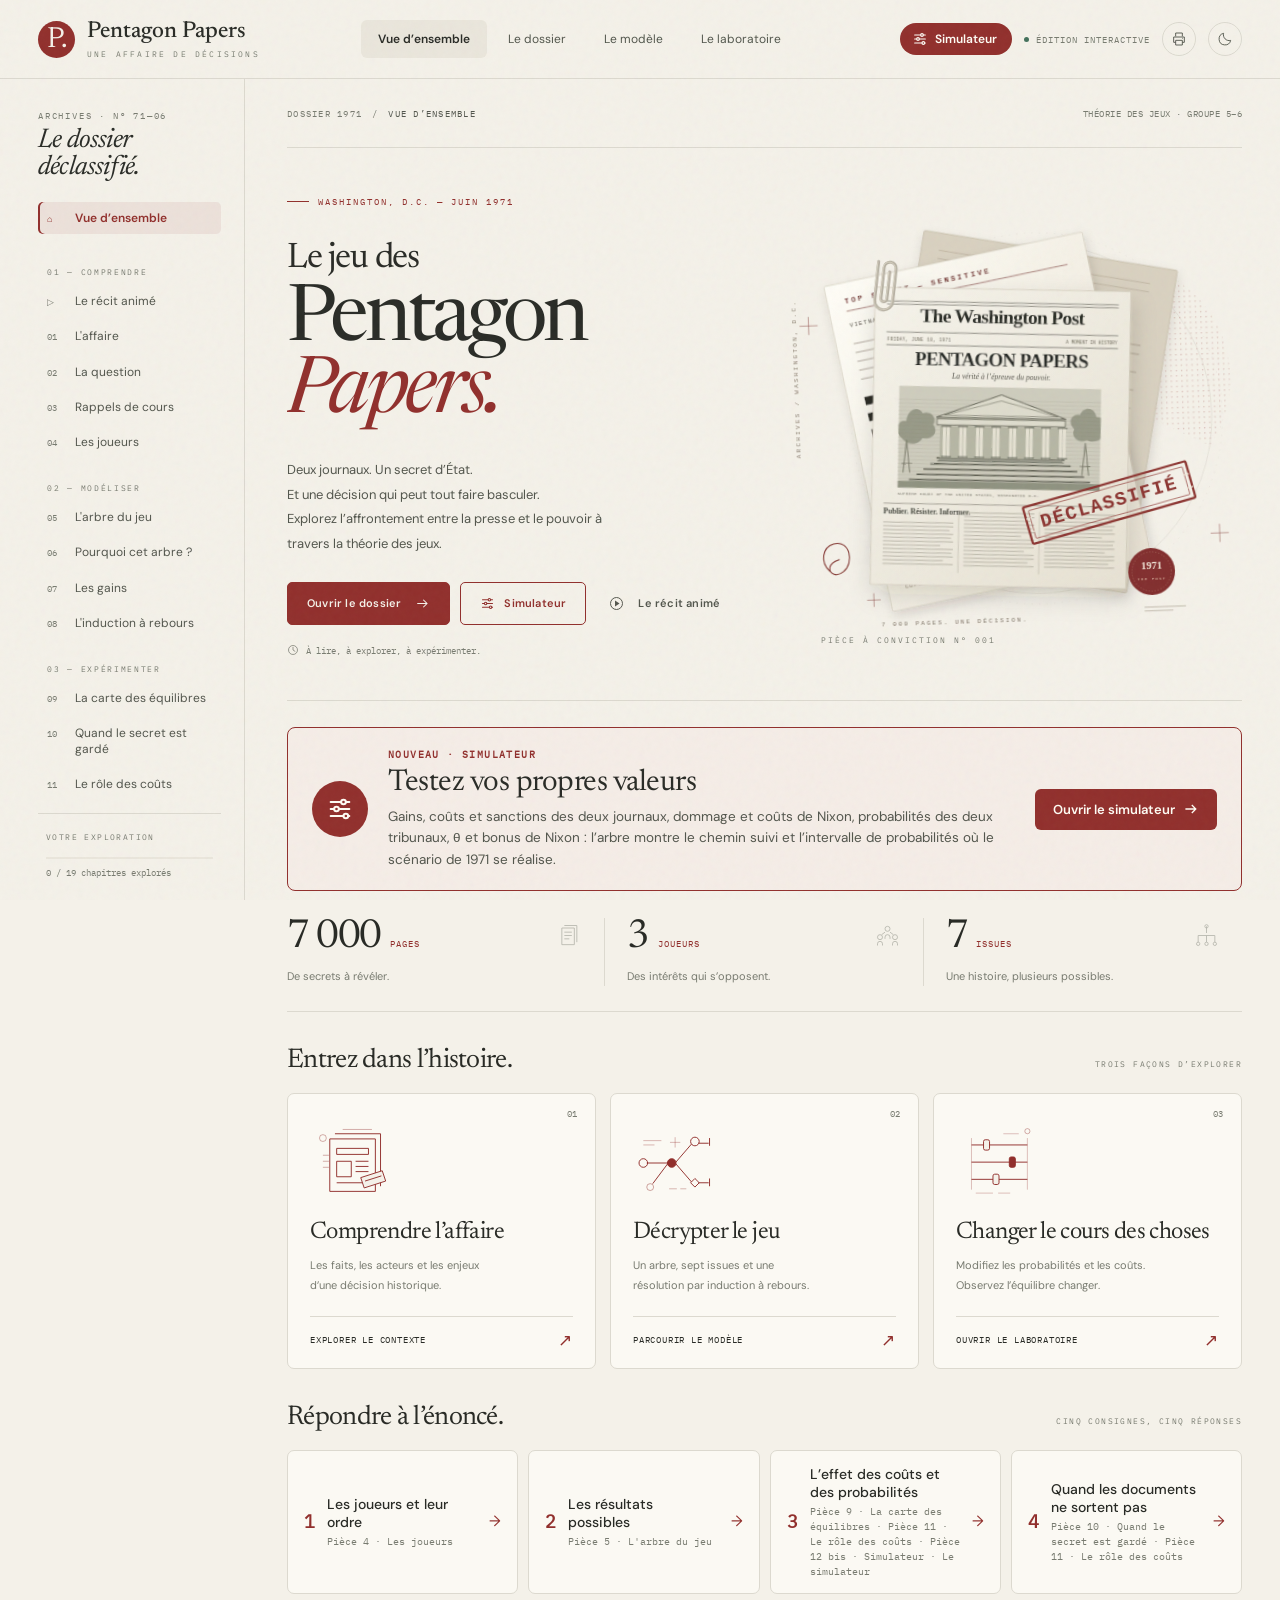
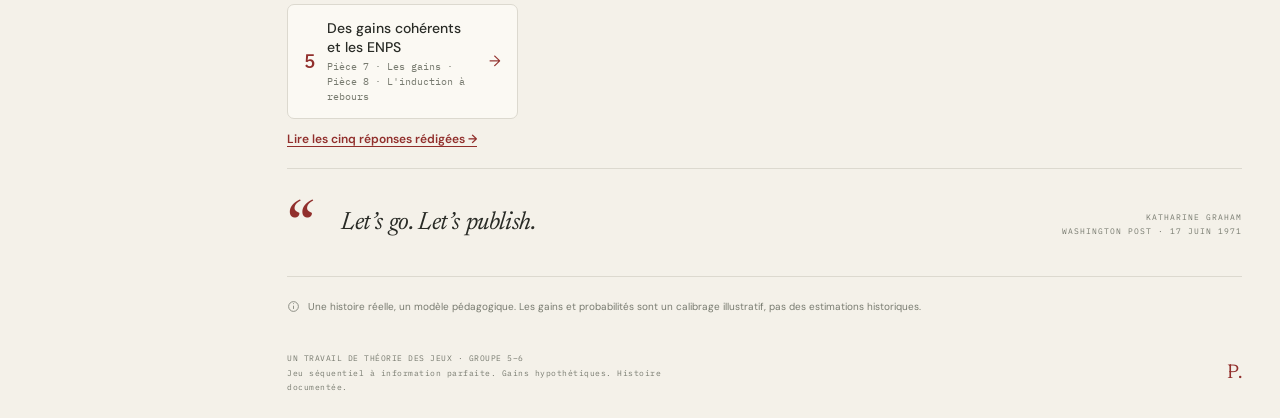
==== commit 8c039fa0: "Highlight the simulator from the header, the overview, the lab and the contents A red Simulateur but" ====
--- a/index.html
+++ b/index.html
@@ -941,7 +941,33 @@
 .sim-table th,.sim-table td{padding:6px 10px;border-bottom:1px solid var(--rule);text-align:left;white-space:nowrap}
 .sim-table thead th{font:600 11px var(--f-ui);color:var(--muted);text-transform:uppercase;letter-spacing:.4px}
 @media(max-width:700px){.sim-zone-wrap{grid-template-columns:1fr}.sim-field{grid-template-columns:1fr 92px}.sim-block{padding:16px}}
-@media print{.sim-presets,.sim-actions{display:none}}
+/* Accès au simulateur : bouton de l'en-tête, encadré de l'accueil, étiquette du sommaire. */
+.sim-launch{display:inline-flex;align-items:center;gap:7px;padding:8px 15px 8px 12px;border-radius:999px;background:var(--stamp);color:var(--on-player);font:600 12px var(--f-ui);text-decoration:none;white-space:nowrap;box-shadow:0 0 0 0 color-mix(in srgb,var(--stamp) 45%,transparent);animation:sim-pulse 2.8s ease-out 3;transition:transform .2s,filter .2s}
+.sim-launch svg{width:16px;height:16px;flex:none}
+.sim-launch:hover{transform:translateY(-1px);filter:brightness(1.08)}
+.sim-launch.is-active{background:var(--ink);color:var(--bg)}
+@keyframes sim-pulse{0%{box-shadow:0 0 0 0 color-mix(in srgb,var(--stamp) 45%,transparent)}70%{box-shadow:0 0 0 10px transparent}100%{box-shadow:0 0 0 0 transparent}}
+.sim-feature{display:grid;grid-template-columns:auto 1fr auto;align-items:center;gap:20px;margin-top:26px;padding:20px 24px;border:1.5px solid var(--stamp);border-radius:8px;background:color-mix(in srgb,var(--stamp) 6%,var(--surface));color:var(--ink);text-decoration:none;transition:transform .2s,box-shadow .2s}
+.sim-feature:hover{transform:translateY(-2px);box-shadow:0 10px 30px color-mix(in srgb,var(--stamp) 18%,transparent)}
+.sim-feature-icon{width:56px;height:56px;border-radius:50%;background:var(--stamp);color:var(--on-player);display:grid;place-items:center}
+.sim-feature-icon svg{width:28px;height:28px}
+.sim-feature-text{display:grid;gap:5px;min-width:0}
+.sim-feature-text>b{font:400 clamp(24px,2.4vw,30px)/1.15 var(--f-body);letter-spacing:-.5px}
+.sim-feature-text>span:last-child{font:13.5px/1.6 var(--f-ui);color:var(--ink2);max-width:70ch}
+.sim-feature-tag{font:600 10px var(--f-display);letter-spacing:1.4px;text-transform:uppercase;color:var(--stamp)}
+.sim-feature-go{display:inline-flex;align-items:center;gap:8px;padding:12px 18px;border-radius:6px;background:var(--stamp);color:var(--on-player);font:600 13px var(--f-ui);white-space:nowrap}
+.sim-feature-go svg{width:16px;height:16px}
+.sim-feature-compact{grid-template-columns:1fr auto;margin-top:0;padding:16px 20px}
+.toc-new{font:600 8px var(--f-display);font-style:normal;letter-spacing:.8px;text-transform:uppercase;color:var(--on-player);background:var(--stamp);border-radius:999px;padding:2px 6px;margin-left:4px;vertical-align:1px;white-space:nowrap}
+.hero .cta{flex-wrap:wrap}
+.btn.sim-cta{background:transparent;color:var(--stamp);border:1.5px solid var(--stamp);gap:9px}
+.btn.sim-cta svg{width:15px;height:15px}
+.btn.sim-cta:hover{background:color-mix(in srgb,var(--stamp) 10%,transparent)}
+@media(max-width:780px){.sim-feature{grid-template-columns:auto 1fr;padding:18px}.sim-feature-go{grid-column:1/-1;justify-content:center}.sim-feature-compact{grid-template-columns:1fr}}
+@media(max-width:360px){.masthead{gap:8px;padding-inline:14px}.brand{gap:8px}.brand-name{font-size:18px}.header-actions{gap:6px}}
+@media(max-width:540px){.sim-feature{align-items:start}.sim-launch{padding:0;width:34px;height:34px;justify-content:center;border-radius:50%}.sim-launch span{position:absolute;width:1px;height:1px;overflow:hidden;clip:rect(0 0 0 0);white-space:nowrap}.sim-feature-icon{width:44px;height:44px}.sim-feature-icon svg{width:22px;height:22px}}
+@media(prefers-reduced-motion:reduce){.sim-launch{animation:none}}
+@media print{.sim-presets,.sim-actions,.sim-launch,.sim-feature{display:none!important}}
 </style>
 </head><body>
 <a class="skip-link" href="#app-main">Aller au contenu</a>
@@ -954,6 +980,7 @@
     <a href="#accueil" data-group="accueil">Vue d’ensemble</a><a href="#affaire" data-group="histoire">Le dossier</a><a href="#arbre" data-group="modele">Le modèle</a><a href="#labo" data-group="explorer">Le laboratoire</a>
   </nav>
   <div class="header-actions">
+    <a class="sim-launch" href="#simulateur" title="Choisir toutes les valeurs et voir le chemin de l’arbre"><svg viewBox="0 0 24 24" fill="none" stroke="currentColor" stroke-width="1.7" stroke-linecap="round" aria-hidden="true"><path d="M4 6h9m4 0h3M4 12h3m4 0h9M4 18h11m4 0h1"/><circle cx="15" cy="6" r="2"/><circle cx="9" cy="12" r="2"/><circle cx="17" cy="18" r="2"/></svg><span>Simulateur</span></a>
     <span class="edition"><span class="status-dot"></span> ÉDITION INTERACTIVE</span>
     <button type="button" class="icon-btn print-button" id="print-app" title="Imprimer le dossier complet" aria-label="Imprimer le dossier complet"><svg viewBox="0 0 24 24" fill="none" stroke="currentColor" stroke-width="1.4"><path d="M7 8V3h10v5M7 17H4V9h16v8h-3M7 14h10v7H7z"/><path d="M17 11h1"/></svg></button>
     <button type="button" class="icon-btn" id="theme-toggle" title="Changer l’ambiance" aria-label="Activer l’ambiance nuit" aria-pressed="false"><svg viewBox="0 0 24 24" fill="none" stroke="currentColor" stroke-width="1.4"><path d="M20.5 14.1A8.7 8.7 0 0 1 9.9 3.5 8.8 8.8 0 1 0 20.5 14.1Z"/></svg></button>
@@ -975,7 +1002,7 @@
           <div class="hero-kicker">Washington, D.C. — Juin 1971</div>
           <h1><span class="title-prefix">Le jeu des</span><span class="title-main">Pentagon<br><em>Papers.</em></span></h1>
           <p class="hero-deck">Deux journaux. Un secret d’État.<br>Et une décision qui peut tout faire basculer.<br>Explorez l’affrontement entre la presse et le pouvoir à travers la théorie des jeux.</p>
-          <div class="cta"><a class="btn" href="#affaire">Ouvrir le dossier <svg viewBox="0 0 20 20" fill="none" stroke="currentColor" stroke-width="1.4"><path d="M3 10h13m-5-5 5 5-5 5"/></svg></a><a class="btn ghost" href="#video"><svg viewBox="0 0 20 20" fill="none" stroke="currentColor" stroke-width="1.3"><circle cx="10" cy="10" r="8"/><path d="m8 6 6 4-6 4Z" fill="currentColor" stroke="none"/></svg>Le récit animé</a></div>
+          <div class="cta"><a class="btn" href="#affaire">Ouvrir le dossier <svg viewBox="0 0 20 20" fill="none" stroke="currentColor" stroke-width="1.4"><path d="M3 10h13m-5-5 5 5-5 5"/></svg></a><a class="btn sim-cta" href="#simulateur"><svg viewBox="0 0 24 24" fill="none" stroke="currentColor" stroke-width="1.7" stroke-linecap="round" aria-hidden="true"><path d="M4 6h9m4 0h3M4 12h3m4 0h9M4 18h11m4 0h1"/><circle cx="15" cy="6" r="2"/><circle cx="9" cy="12" r="2"/><circle cx="17" cy="18" r="2"/></svg>Simulateur</a><a class="btn ghost" href="#video"><svg viewBox="0 0 20 20" fill="none" stroke="currentColor" stroke-width="1.3"><circle cx="10" cy="10" r="8"/><path d="m8 6 6 4-6 4Z" fill="currentColor" stroke="none"/></svg>Le récit animé</a></div>
           <div class="hero-footnote"><svg viewBox="0 0 16 16" fill="none" stroke="currentColor"><circle cx="8" cy="8" r="6"/><path d="M8 4v4l3 2"/></svg>À lire, à explorer, à expérimenter.</div>
         </div>
         <div class="hero-art-wrap"><svg class="archive-art" viewBox="0 0 680 600" fill="none" xmlns="http://www.w3.org/2000/svg" role="img" aria-labelledby="archive-title archive-desc">
@@ -1076,6 +1103,11 @@
 </svg>
 <span class="art-caption">Pièce à conviction n° 001</span></div>
       </header>
+      <a class="sim-feature" href="#simulateur">
+        <span class="sim-feature-icon"><svg viewBox="0 0 24 24" fill="none" stroke="currentColor" stroke-width="1.7" stroke-linecap="round" aria-hidden="true"><path d="M4 6h9m4 0h3M4 12h3m4 0h9M4 18h11m4 0h1"/><circle cx="15" cy="6" r="2"/><circle cx="9" cy="12" r="2"/><circle cx="17" cy="18" r="2"/></svg></span>
+        <span class="sim-feature-text"><span class="sim-feature-tag">Nouveau · simulateur</span><b>Testez vos propres valeurs</b><span>Gains, coûts et sanctions des deux journaux, dommage et coûts de Nixon, probabilités des deux tribunaux, θ et bonus de Nixon : l’arbre montre le chemin suivi et l’intervalle de probabilités où le scénario de 1971 se réalise.</span></span>
+        <span class="sim-feature-go">Ouvrir le simulateur <svg viewBox="0 0 20 20" fill="none" stroke="currentColor" stroke-width="1.6" aria-hidden="true"><path d="M3 10h13m-5-5 5 5-5 5"/></svg></span>
+      </a>
       <div class="metrics" aria-label="Le dossier en trois chiffres">
         <div class="metric"><div class="metric-value">7 000<span>PAGES</span></div><p>De secrets à révéler.</p><svg viewBox="0 0 30 30" fill="none" stroke-width="1"><path d="M7 6h15v20H7zM10 3h15v20M10 11h9M10 15h9M10 19h6"/></svg></div>
         <div class="metric"><div class="metric-value">3<span>JOUEURS</span></div><p>Des intérêts qui s’opposent.</p><svg viewBox="0 0 30 30" fill="none" stroke-width="1"><circle cx="15" cy="7" r="3"/><circle cx="6" cy="17" r="3"/><circle cx="24" cy="17" r="3"/><path d="M12 11 8 14m10-3 4 3M3 27v-2a3 3 0 0 1 6 0v2m12 0v-2a3 3 0 0 1 6 0v2M12 19v-2a3 3 0 0 1 6 0v2"/></svg></div>
@@ -1605,6 +1637,7 @@
     <section class="piece" id="labo" data-toc="Le laboratoire">
       <div class="piece-head"><div class="eyebrow">Pièce 12</div><h2>Le laboratoire : testez vos valeurs</h2></div>
       <div class="prose"><p>Modifiez les paramètres : l'arbre, l'équilibre, les probabilités des issues et l'explication se mettent à jour. Cliquez sur la carte pour choisir <span class="m">q</span> et <span class="m">p</span>.</p></div>
+      <a class="sim-feature sim-feature-compact" href="#simulateur"><span class="sim-feature-text"><span class="sim-feature-tag">Aller plus loin</span><b>Le simulateur</b><span>Saisir n’importe quelle valeur, activer ou non θ et le bonus de Nixon, lire l’intervalle de probabilités du scénario de 1971.</span></span><span class="sim-feature-go">Ouvrir le simulateur <svg viewBox="0 0 20 20" fill="none" stroke="currentColor" stroke-width="1.6" aria-hidden="true"><path d="M3 10h13m-5-5 5 5-5 5"/></svg></span></a>
       <div class="presets" id="presets"></div>
       <div class="lab">
         <div class="sliders" id="sliders"></div>
@@ -3248,7 +3281,7 @@
   const getGroup = id => groups.find(g => g.pages.includes(id))?.id || 'accueil';
 
   qs('#toc').innerHTML = '<li class="toc-home"><a href="#accueil"><span>⌂</span><span>Vue d’ensemble</span></a></li>' + groups.map(group =>
-    `<li><div class="toc-group">${group.label}</div><ol>${group.pages.map(id => `<li><a href="#${id}"><span>${id === 'video' ? '▷' : String(order.indexOf(id)).padStart(2,'0')}</span><span>${escapeText(labels[id])}</span></a></li>`).join('')}</ol></li>`
+    `<li><div class="toc-group">${group.label}</div><ol>${group.pages.map(id => `<li><a href="#${id}"><span>${id === 'video' ? '▷' : String(order.indexOf(id)).padStart(2,'0')}</span><span>${escapeText(labels[id])}${id === 'simulateur' ? ' <em class="toc-new">Nouveau</em>' : ''}</span></a></li>`).join('')}</ol></li>`
   ).join('');
 
   function updateVisited() {
@@ -3286,6 +3319,7 @@
       if (selected) a.setAttribute('aria-current','page'); else a.removeAttribute('aria-current');
     });
     qs('#breadcrumb').textContent = id === 'accueil' ? 'Vue d’ensemble' : labels[id];
+    all('.sim-launch').forEach(a => { a.classList.toggle('is-active', id === 'simulateur'); if (id === 'simulateur') a.setAttribute('aria-current','page'); else a.removeAttribute('aria-current'); });
     qs('#reader-count').textContent = id === 'accueil' ? 'THÉORIE DES JEUX · GROUPE 5–6' : `CHAPITRE ${String(order.indexOf(id) + 1).padStart(2,'0')} / ${order.length}`;
     document.title = id === 'accueil' ? 'Pentagon Papers — Une affaire de décisions' : `${labels[id]} — Pentagon Papers`;
     const nav = qs('#chapter-nav');
